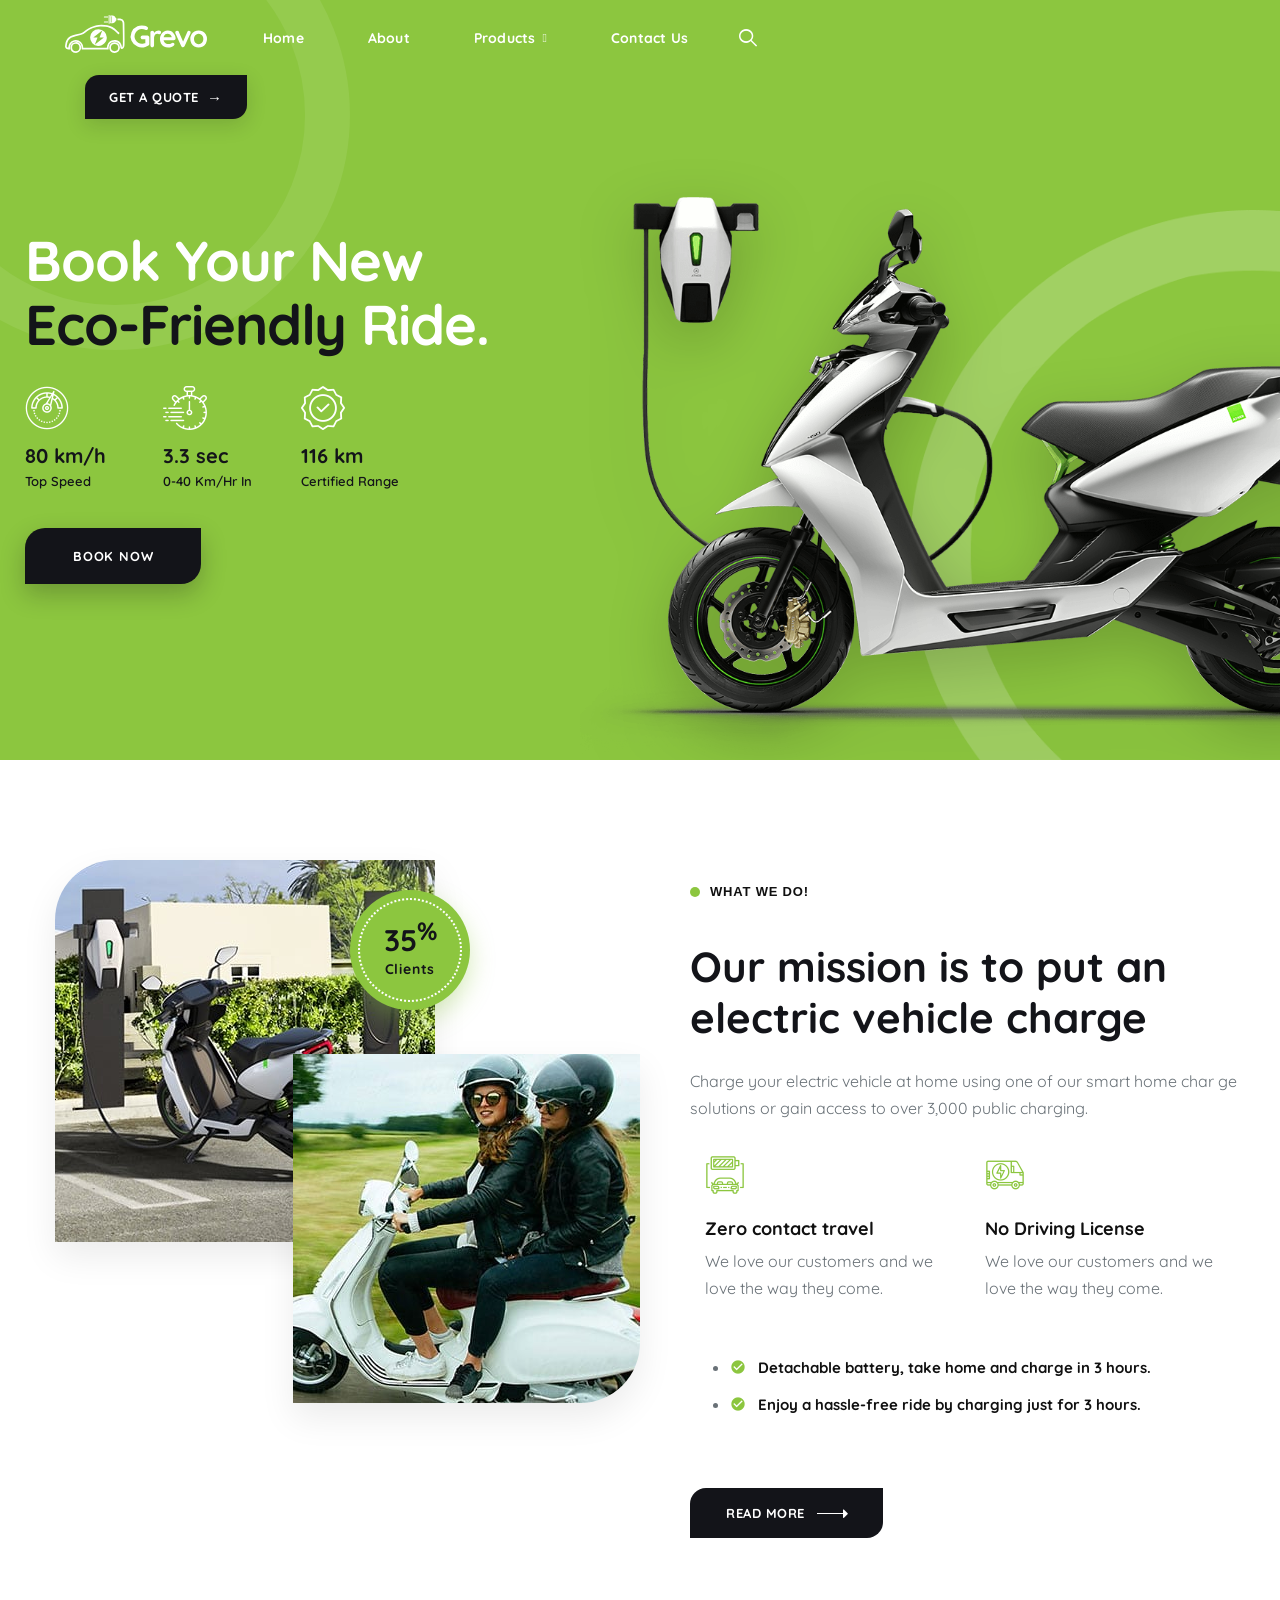
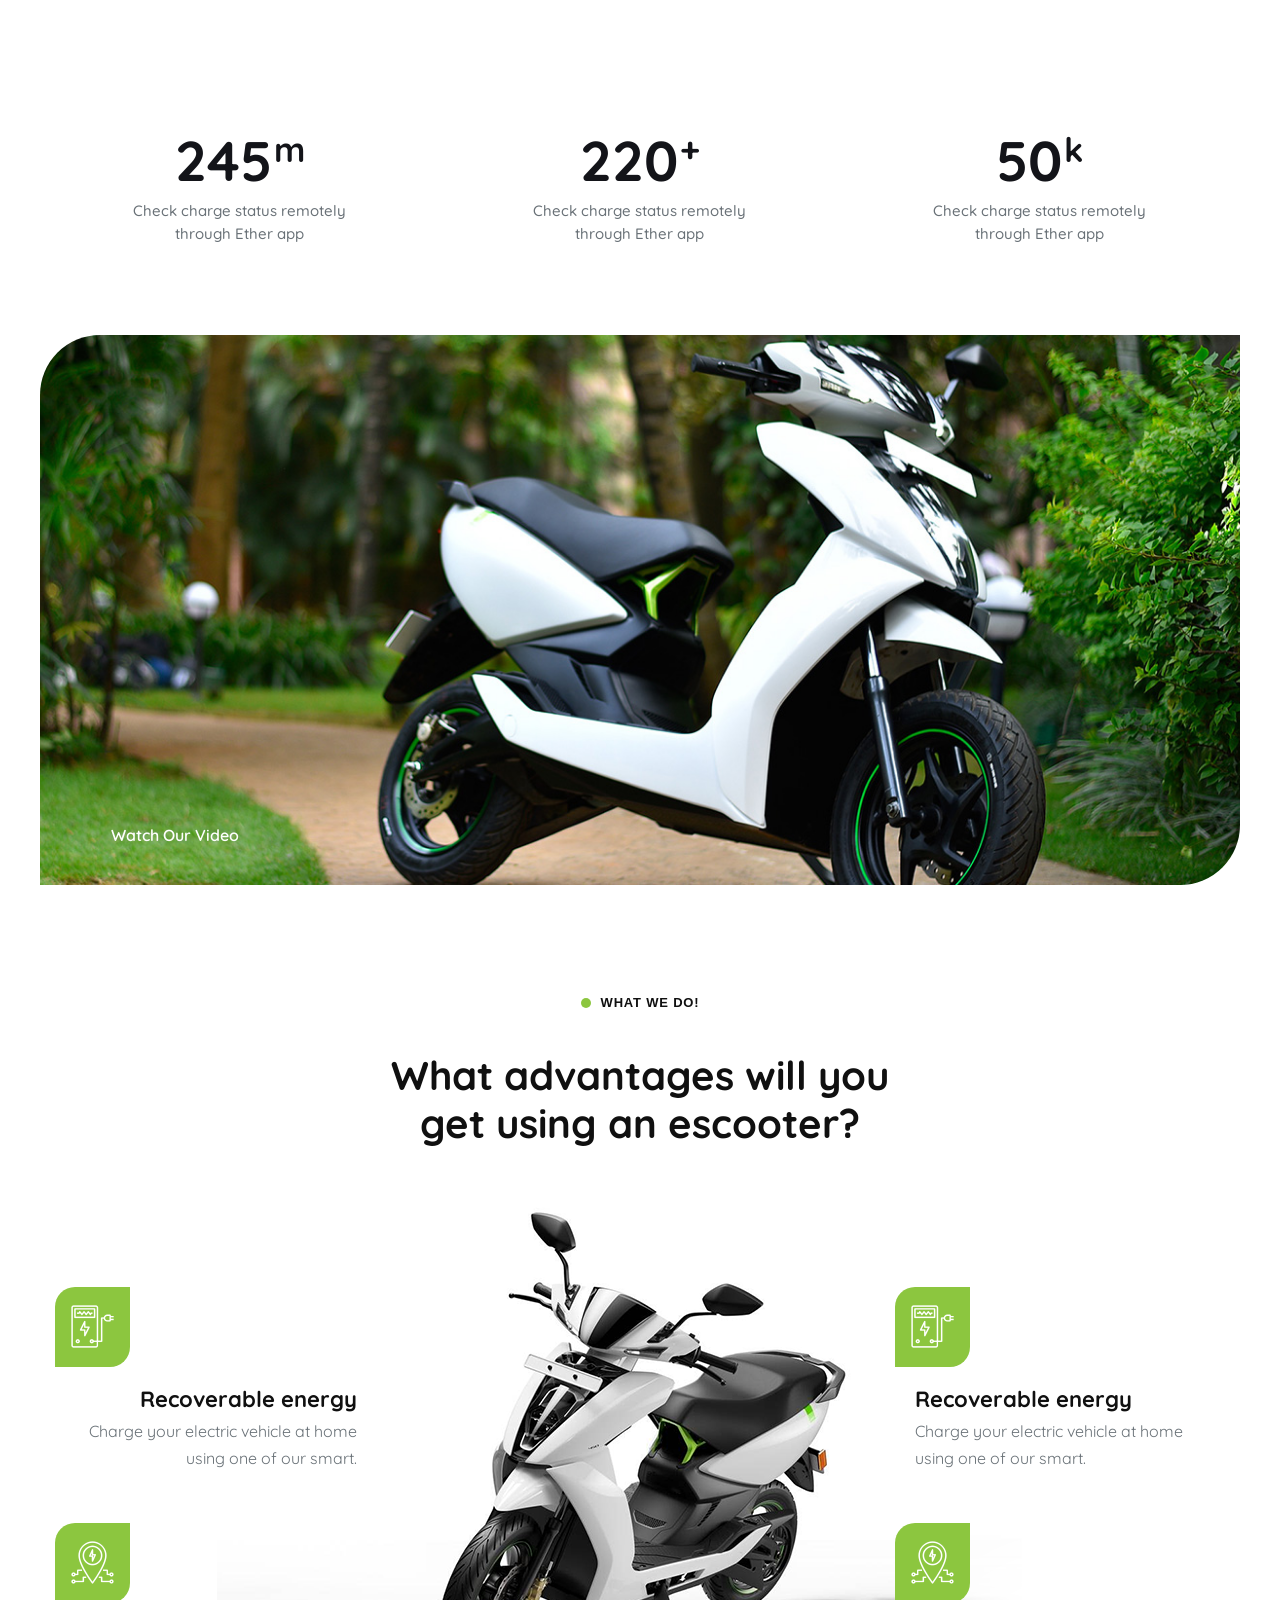
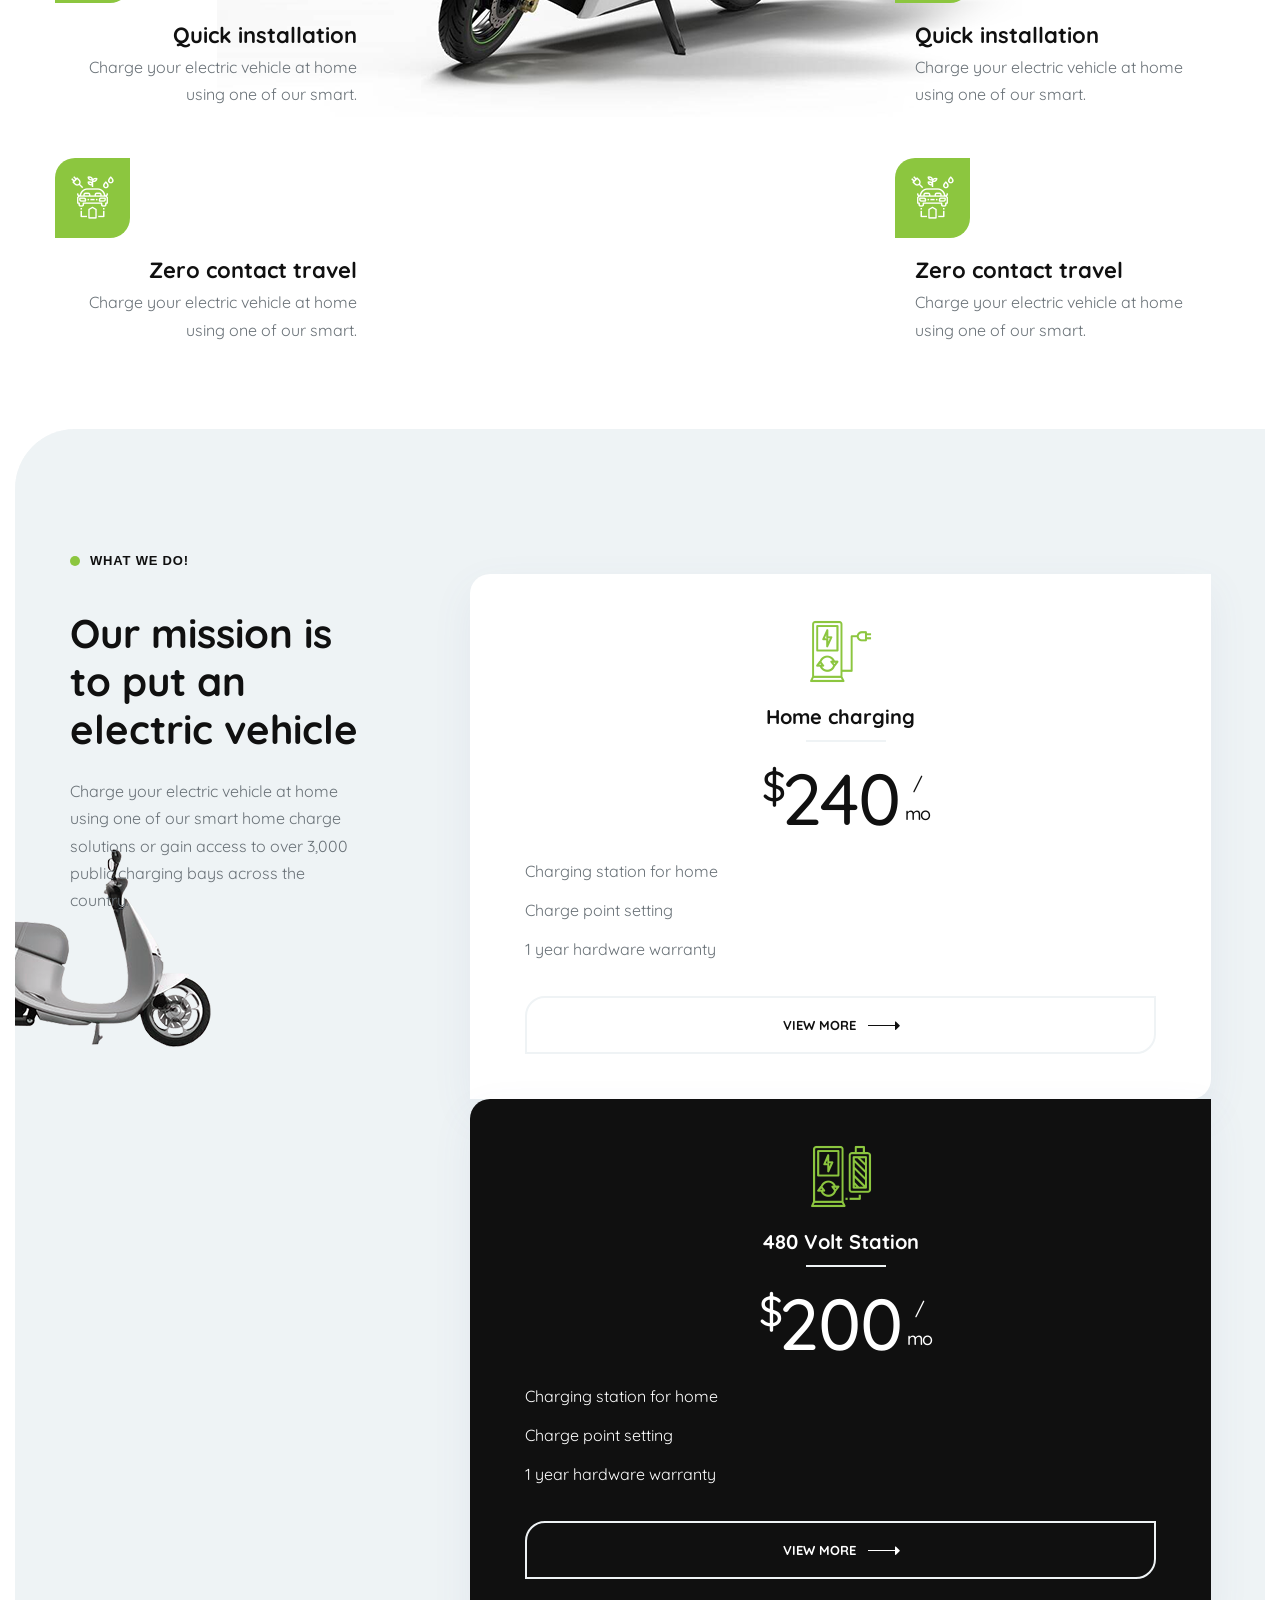
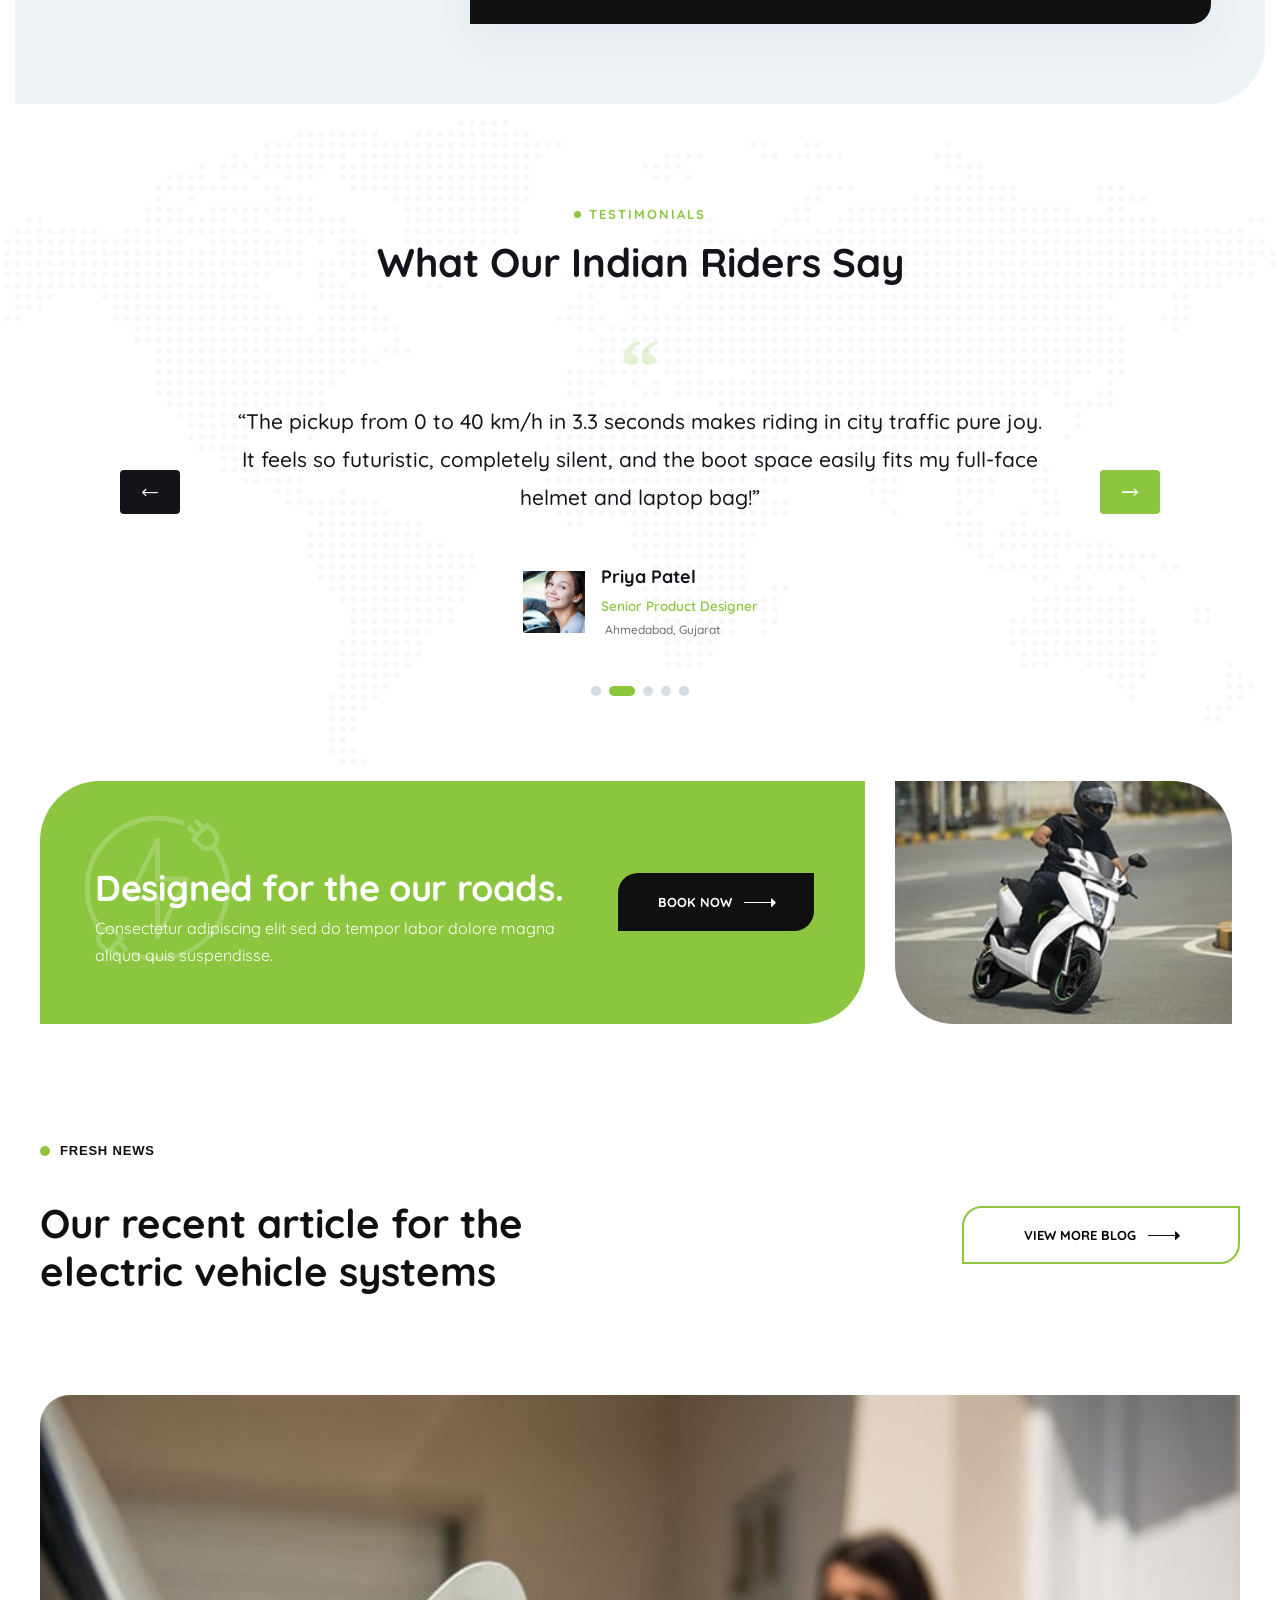
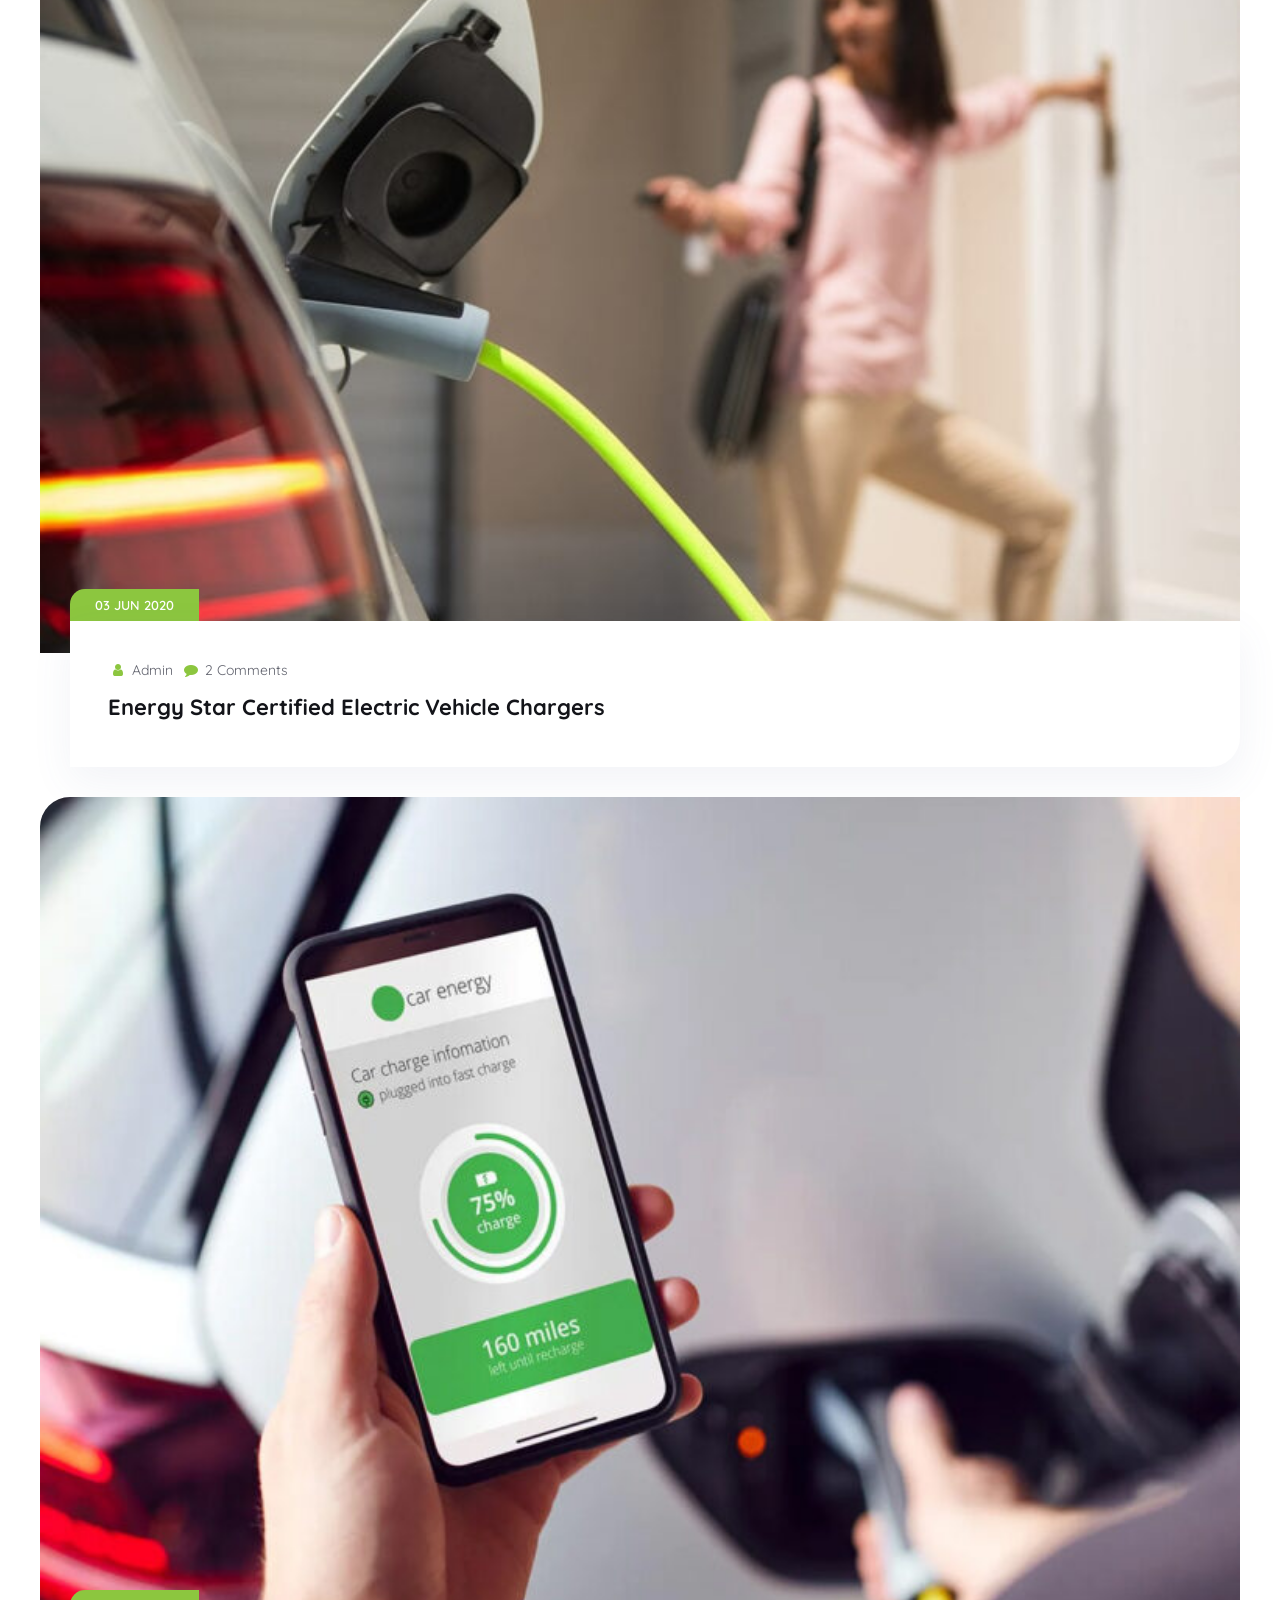
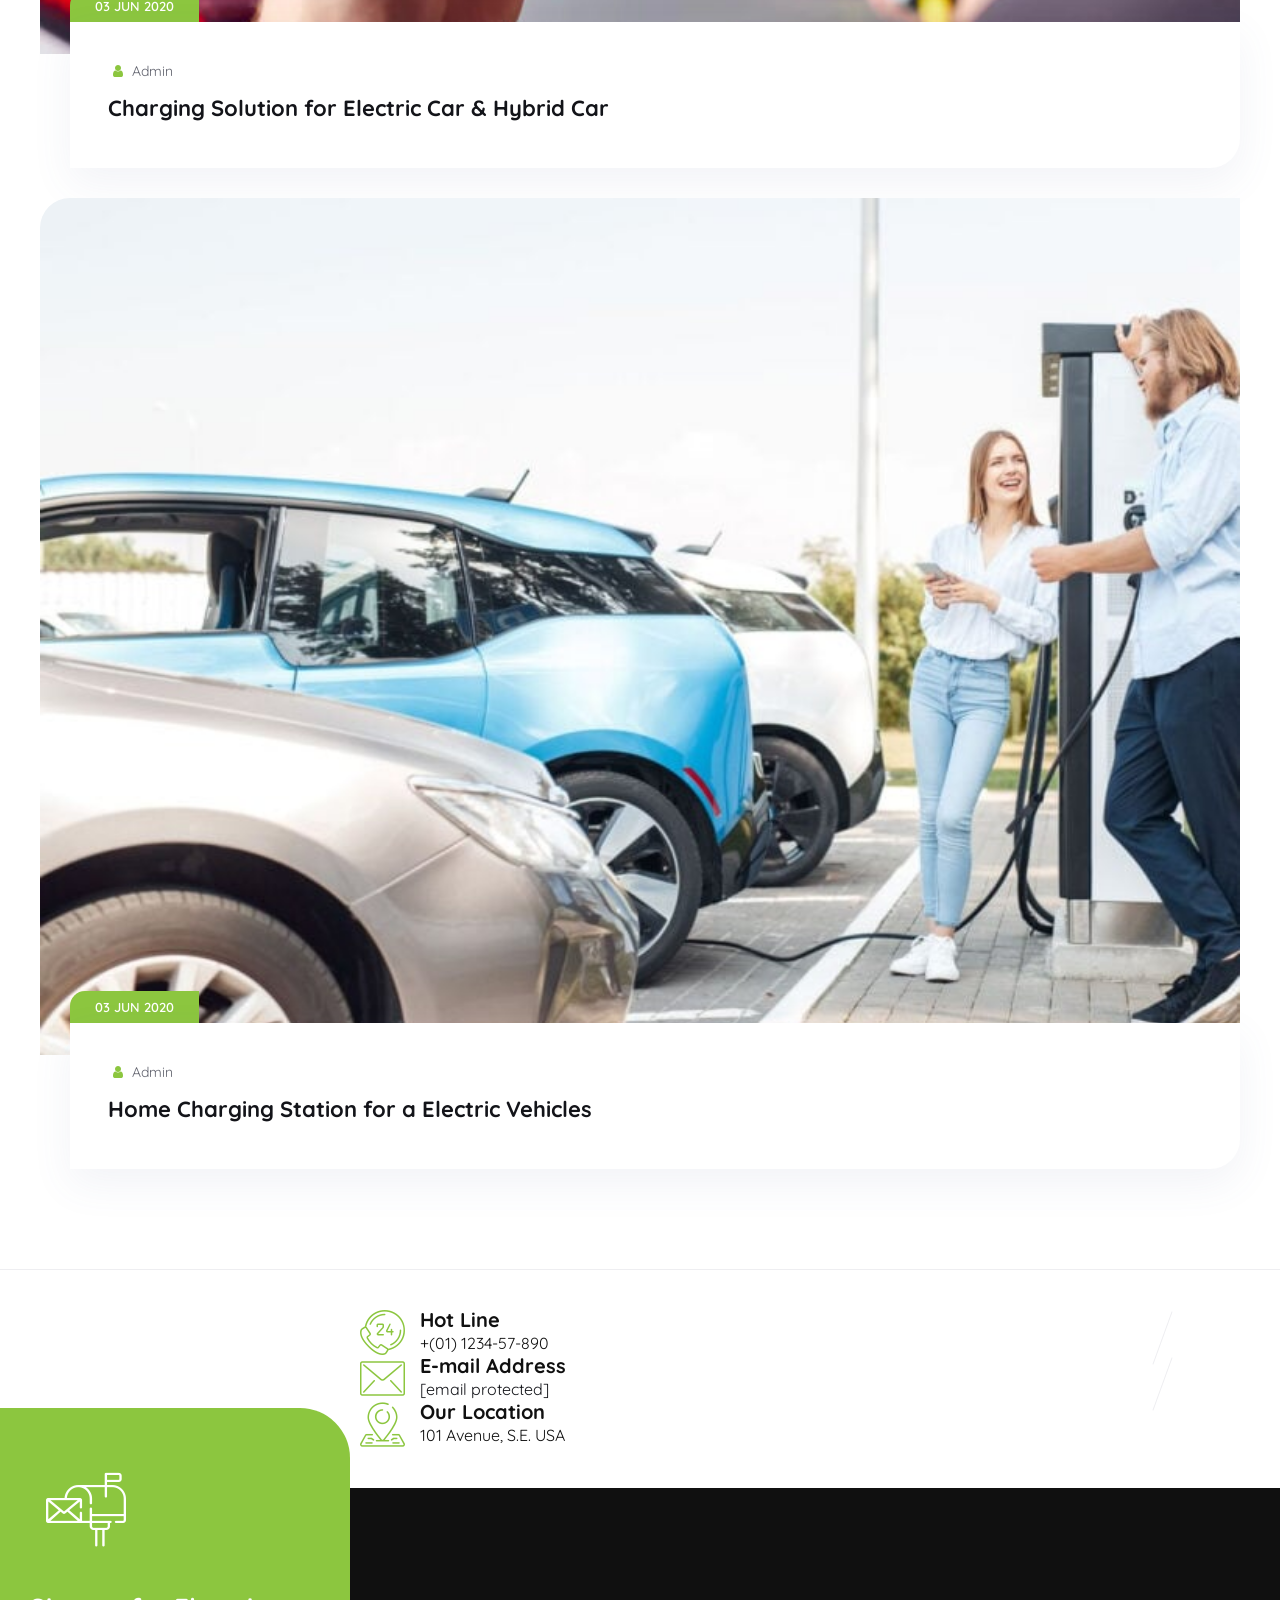
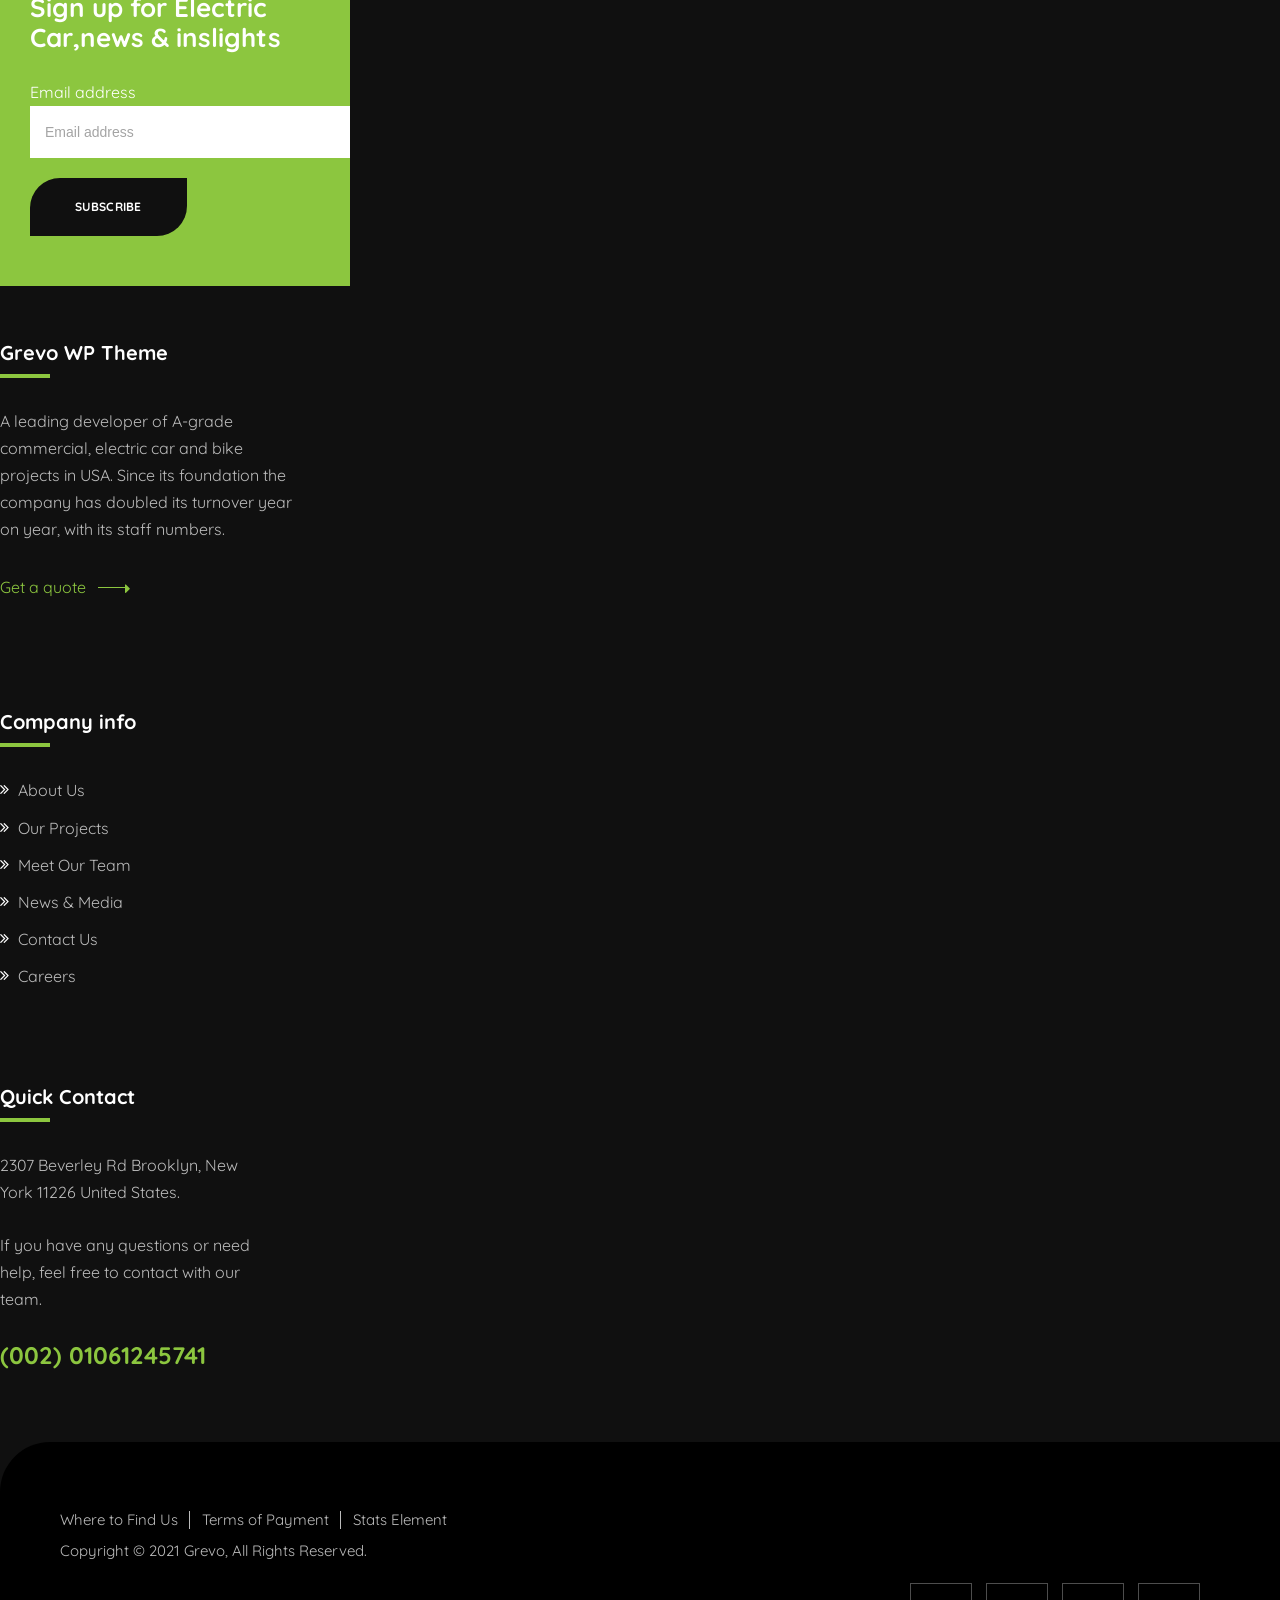
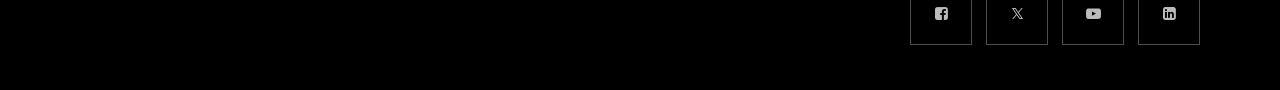
==== index.html @ 73fc2995 "js 2 file remove" ====
<!DOCTYPE html>
<html lang="en-US" class="no-js no-svg">

<head>
	<meta charset="UTF-8">
	<meta name="viewport" content="width=device-width, initial-scale=1">
	<!-- browser-theme-color for WordPress -->
	<meta name="theme-color" content="#8cc63f">
	<meta name="msapplication-navbutton-color" content="#8cc63f">
	<meta name="mobile-web-app-capable" content="yes">
	<meta name="apple-mobile-web-app-status-bar-style" content="black-translucent">
	<link rel="profile" href="https://gmpg.org/xfn/11">
	<title>Grevo Demo2 &#8211; Electric Vehicle Charging WordPress Theme</title>
	<meta name='robots' content='max-image-preview:large' />
	<link rel='dns-prefetch' href='//platform-api.sharethis.com' />

	<link rel="alternate" type="application/rss+xml" title="Grevo Demo2 &raquo; Feed"
		href="https://grevo-demo.pbminfotech.com/demo2/feed/" />
	<link rel="alternate" type="application/rss+xml" title="Grevo Demo2 &raquo; Comments Feed"
		href="https://grevo-demo.pbminfotech.com/demo2/comments/feed/" />
	<link rel="alternate" title="oEmbed (JSON)" type="application/json+oembed"
		href="https://grevo-demo.pbminfotech.com/demo2/wp-json/oembed/1.0/embed?url=https%3A%2F%2Fgrevo-demo.pbminfotech.com%2Fdemo2%2F" />
	<link rel="alternate" title="oEmbed (XML)" type="text/xml+oembed"
		href="https://grevo-demo.pbminfotech.com/demo2/wp-json/oembed/1.0/embed?url=https%3A%2F%2Fgrevo-demo.pbminfotech.com%2Fdemo2%2F&#038;format=xml" />
	<!-- Extracted In-page Stylesheet -->
	<link rel="stylesheet" href="assets/css/inpage-styles.css">








































	<script id="jquery-core-js"
		src="https://grevo-demo.pbminfotech.com/demo2/wp-includes/js/jquery/jquery.min.js?ver=3.7.1"></script>
	<script id="jquery-migrate-js"
		src="https://grevo-demo.pbminfotech.com/demo2/wp-includes/js/jquery/jquery-migrate.min.js?ver=3.4.1"></script>
	<script id="jquery-scrollbar-js"
		src="https://grevo-demo.pbminfotech.com/demo2/wp-content/plugins/pbminfotech-theme-dock/js/jquery.scrollbar.min.js?ver=7.1.4"></script>
	<script id="pbmdock-script-js"
		src="https://grevo-demo.pbminfotech.com/demo2/wp-content/plugins/pbminfotech-theme-dock/js/script.js?ver=7.1.4"></script>
	<script async data-wp-strategy="async" id="tp-tools-js"
		src="//grevo-demo.pbminfotech.com/demo2/wp-content/plugins/revslider/public/js/libs/tptools.js?ver=6.7.58"></script>
	<script async data-wp-strategy="async" id="sr7-js"
		src="//grevo-demo.pbminfotech.com/demo2/wp-content/plugins/revslider/public/js/sr7.js?ver=6.7.58"></script>
	<script id="share-this-share-buttons-mu-js"
		src="//platform-api.sharethis.com/js/sharethis.js?ver=2.3.10#property=612636254b43b00013899c2a&#038;product=inline-buttons&#038;source=sharethis-share-buttons-wordpress"></script>
	<script data-wp-strategy="defer" defer id="wc-jquery-blockui-js"
		src="https://grevo-demo.pbminfotech.com/demo2/wp-content/plugins/woocommerce/assets/js/jquery-blockui/jquery.blockUI.min.js?ver=2.7.0-wc.10.9.4"></script>
	<script id="wc-add-to-cart-js-extra">
		var wc_add_to_cart_params = { "ajax_url": "/demo2/wp-admin/admin-ajax.php", "wc_ajax_url": "/demo2/?wc-ajax=%%endpoint%%", "i18n_view_cart": "View cart", "cart_url": "https://grevo-demo.pbminfotech.com/demo2/product/battery-tester/", "is_cart": "", "cart_redirect_after_add": "no" };
		//# sourceURL=wc-add-to-cart-js-extra
	</script>
	<script data-wp-strategy="defer" defer id="wc-add-to-cart-js"
		src="https://grevo-demo.pbminfotech.com/demo2/wp-content/plugins/woocommerce/assets/js/frontend/add-to-cart.min.js?ver=10.9.4"></script>
	<script data-wp-strategy="defer" defer id="wc-js-cookie-js"
		src="https://grevo-demo.pbminfotech.com/demo2/wp-content/plugins/woocommerce/assets/js/js-cookie/js.cookie.min.js?ver=2.1.4-wc.10.9.4"></script>
	<script id="woocommerce-js-extra">
		var woocommerce_params = { "ajax_url": "/demo2/wp-admin/admin-ajax.php", "wc_ajax_url": "/demo2/?wc-ajax=%%endpoint%%", "i18n_password_show": "Show password", "i18n_password_hide": "Hide password" };
		//# sourceURL=woocommerce-js-extra
	</script>
	<script data-wp-strategy="defer" defer id="woocommerce-js"
		src="https://grevo-demo.pbminfotech.com/demo2/wp-content/plugins/woocommerce/assets/js/frontend/woocommerce.min.js?ver=10.9.4"></script>
	<script id="jquery-waypoints-js"
		src="https://grevo-demo.pbminfotech.com/demo2/wp-content/themes/grevo/libraries/waypoints/jquery.waypoints.min.js?ver=7.1.4"></script>
	<script id="jquery-circle-progress-js"
		src="https://grevo-demo.pbminfotech.com/demo2/wp-content/themes/grevo/libraries/jquery-circle-progress/circle-progress.min.js?ver=7.1.4"></script>
	<script id="numinate-js"
		src="https://grevo-demo.pbminfotech.com/demo2/wp-content/themes/grevo/libraries/numinate/numinate.min.js?ver=7.1.4"></script>
	<script id="owl-carousel-js"
		src="https://grevo-demo.pbminfotech.com/demo2/wp-content/themes/grevo/libraries/owl-carousel/owl.carousel.min.js?ver=7.1.4"></script>
	<script id="jquery-observe-js"
		src="https://grevo-demo.pbminfotech.com/demo2/wp-content/themes/grevo/libraries/jquery-observe/jquery-observe.min.js?ver=7.1.4"></script>
	<script data-wp-strategy="defer" defer id="wc-select2-js"
		src="https://grevo-demo.pbminfotech.com/demo2/wp-content/plugins/woocommerce/assets/js/select2/select2.full.min.js?ver=4.0.3-wc.10.9.4"></script>
	<script id="magnific-popup-js"
		src="https://grevo-demo.pbminfotech.com/demo2/wp-content/themes/grevo/libraries/magnific-popup/jquery.magnific-popup.min.js?ver=7.1.4"></script>
	<script id="jquery-sticky-js"
		src="https://grevo-demo.pbminfotech.com/demo2/wp-content/themes/grevo/libraries/sticky-toolkit/jquery.sticky-kit.min.js?ver=7.1.4"></script>
	<script id="thsn-core-script-js-extra">
		var thsn_js_variables = { "responsive": "1200", "ajaxurl": "https://grevo-demo.pbminfotech.com/demo2/wp-admin/admin-ajax.php" };
		//# sourceURL=thsn-core-script-js-extra
	</script>
	<script id="thsn-core-script-js"
		src="https://grevo-demo.pbminfotech.com/demo2/wp-content/themes/grevo/js/core.min.js?ver=7.1.4"></script>
	<script id="thsn-elementor-script-js"
		src="https://grevo-demo.pbminfotech.com/demo2/wp-content/themes/grevo/js/elementor.min.js?ver=7.1.4"></script>
	<link rel="https://api.w.org/" href="https://grevo-demo.pbminfotech.com/demo2/wp-json/" />
	<link rel="alternate" title="JSON" type="application/json"
		href="https://grevo-demo.pbminfotech.com/demo2/wp-json/wp/v2/pages/17082" />
	<link rel="EditURI" type="application/rsd+xml" title="RSD"
		href="https://grevo-demo.pbminfotech.com/demo2/xmlrpc.php?rsd" />
	<meta name="generator" content="WordPress 7.1.4" />
	<meta name="generator" content="WooCommerce 10.9.4" />
	<link rel="canonical" href="https://grevo-demo.pbminfotech.com/demo2/" />
	<link rel='shortlink' href='https://grevo-demo.pbminfotech.com/demo2/' />
	<meta name="generator"
		content="Elementor 4.2.1; features: additional_custom_breakpoints; settings: css_print_method-external, google_font-enabled, font_display-auto">


	<meta name="generator"
		content="Powered by Slider Revolution 6.7.58 - responsive, Mobile-Friendly Slider Plugin for WordPress with comfortable drag and drop interface." />
	<link rel="icon" href="assets/images/cropped-fevicon-32x32.png" sizes="32x32" />
	<link rel="icon" href="assets/images/cropped-fevicon-192x192.png" sizes="192x192" />
	<link rel="apple-touch-icon" href="assets/images/cropped-fevicon-180x180.png" />
	<meta name="msapplication-TileImage" content="assets/images/cropped-fevicon-270x270.png" />
	<script>
		window._tpt ??= {};
		window.SR7 ??= {};
		_tpt.R ??= {};
		_tpt.R.fonts ??= {};
		_tpt.R.fonts.customFonts ??= {};
		SR7.devMode = false;
		SR7.F ??= {};
		SR7.G ??= {};
		SR7.LIB ??= {};
		SR7.E ??= {};
		SR7.E.gAddons ??= {};
		SR7.E.php ??= {};
		SR7.E.nonce = '3b6391cde1';
		SR7.E.ajaxurl = 'https://grevo-demo.pbminfotech.com/demo2/wp-admin/admin-ajax.php';
		SR7.E.resturl = 'https://grevo-demo.pbminfotech.com/demo2/wp-json/';
		SR7.E.slug_path = 'revslider/revslider.php';
		SR7.E.slug = 'revslider';
		SR7.E.plugin_url = 'https://grevo-demo.pbminfotech.com/demo2/wp-content/plugins/revslider/';
		SR7.E.wp_plugin_url = 'https://grevo-demo.pbminfotech.com/demo2/wp-content/plugins/';
		SR7.E.revision = '6.7.58';
		SR7.E.fontBaseUrl = '';
		SR7.G.breakPoints = [1240, 1024, 778, 480];
		SR7.G.fSUVW = false;
		SR7.E.modules = ['module', 'page', 'slide', 'layer', 'draw', 'animate', 'srtools', 'canvas', 'defaults', 'carousel', 'navigation', 'media', 'modifiers', 'migration'];
		SR7.E.libs = ['WEBGL'];
		SR7.E.css = ['csslp', 'cssbtns', 'cssfilters', 'cssnav', 'cssmedia'];
		SR7.E.resources = {};
		SR7.E.ytnc = false;
		SR7.JSON ??= {};
		/*! Slider Revolution 7.0 - Page Processor */
		!function () { "use strict"; window.SR7 ??= {}, window._tpt ??= {}, SR7.version = "Slider Revolution 6.7.40", _tpt.getMobileZoom = () => _tpt.is_mobile ? document.documentElement.clientWidth / window.innerWidth : 1, _tpt.getWinDim = function (t) { _tpt.screenHeightWithUrlBar ??= window.innerHeight; let e = SR7.F?.modal?.visible && SR7.M[SR7.F.module.getIdByAlias(SR7.F.modal.requested)]; _tpt.scrollBar = window.innerWidth !== document.documentElement.clientWidth || e && window.innerWidth !== e.c.module.clientWidth, _tpt.winW = _tpt.getMobileZoom() * window.innerWidth - (_tpt.scrollBar || "prepare" == t ? _tpt.scrollBarW ?? _tpt.mesureScrollBar() : 0), _tpt.winH = _tpt.getMobileZoom() * window.innerHeight, _tpt.winWAll = document.documentElement.clientWidth }, _tpt.getResponsiveLevel = function (t, e) { return SR7.G.fSUVW ? _tpt.closestGE(t, window.innerWidth) : _tpt.closestGE(t, _tpt.winWAll) }, _tpt.mesureScrollBar = function () { let t = document.createElement("div"); return t.className = "RSscrollbar-measure", t.style.width = "100px", t.style.height = "100px", t.style.overflow = "scroll", t.style.position = "absolute", t.style.top = "-9999px", document.body.appendChild(t), _tpt.scrollBarW = t.offsetWidth - t.clientWidth, document.body.removeChild(t), _tpt.scrollBarW }, _tpt.loadCSS = async function (t, e, s) { return s ? _tpt.R.fonts.required[e].status = 1 : (_tpt.R[e] ??= {}, _tpt.R[e].status = 1), new Promise((i, n) => { if (_tpt.isStylesheetLoaded(t)) s ? _tpt.R.fonts.required[e].status = 2 : _tpt.R[e].status = 2, i(); else { const o = document.createElement("link"); o.rel = "stylesheet"; let l = "text", r = "css"; o["type"] = l + "/" + r, o.href = t, o.onload = () => { s ? _tpt.R.fonts.required[e].status = 2 : _tpt.R[e].status = 2, i() }, o.onerror = () => { s ? _tpt.R.fonts.required[e].status = 3 : _tpt.R[e].status = 3, n(new Error(`Failed to load CSS: ${t}`)) }, document.head.appendChild(o) } }) }, _tpt.addContainer = function (t) { const { tag: e = "div", id: s, class: i, datas: n, textContent: o, iHTML: l } = t, r = document.createElement(e); if (s && "" !== s && (r.id = s), i && "" !== i && (r.className = i), n) for (const [t, e] of Object.entries(n)) "style" == t ? r.style.cssText = e : r.setAttribute(`data-${t}`, e); return o && (r.textContent = o), l && (r.innerHTML = l), r }, _tpt.collector = function () { return { fragment: new DocumentFragment, add(t) { var e = _tpt.addContainer(t); return this.fragment.appendChild(e), e }, append(t) { t.appendChild(this.fragment) } } }, _tpt.isStylesheetLoaded = function (t) { let e = t.split("?")[0]; return Array.from(document.querySelectorAll('link[rel="stylesheet"], link[rel="preload"]')).some(t => t.href.split("?")[0] === e) }, _tpt.preloader = { requests: new Map, preloaderTemplates: new Map, show: function (t, e) { if (!e || !t) return; const { type: s, color: i } = e; if (s < 0 || "off" == s) return; const n = `preloader_${s}`; let o = this.preloaderTemplates.get(n); o || (o = this.build(s, i), this.preloaderTemplates.set(n, o)), this.requests.has(t) || this.requests.set(t, { count: 0 }); const l = this.requests.get(t); clearTimeout(l.timer), l.count++, 1 === l.count && (l.timer = setTimeout(() => { l.preloaderClone = o.cloneNode(!0), l.anim && l.anim.kill(), void 0 !== _tpt.gsap ? l.anim = _tpt.gsap.fromTo(l.preloaderClone, 1, { opacity: 0 }, { opacity: 1 }) : l.preloaderClone.classList.add("sr7-fade-in"), t.appendChild(l.preloaderClone) }, 150)) }, hide: function (t) { if (!this.requests.has(t)) return; const e = this.requests.get(t); e.count--, e.count < 0 && (e.count = 0), e.anim && e.anim.kill(), 0 === e.count && (clearTimeout(e.timer), e.preloaderClone && (e.preloaderClone.classList.remove("sr7-fade-in"), e.anim = _tpt.gsap.to(e.preloaderClone, .3, { opacity: 0, onComplete: function () { e.preloaderClone.remove() } }))) }, state: function (t) { if (!this.requests.has(t)) return !1; return this.requests.get(t).count > 0 }, build: (t, e = "#ffffff", s = "") => { if (t < 0 || "off" === t) return null; const i = parseInt(t); if (t = "prlt" + i, isNaN(i)) return null; if (_tpt.loadCSS(SR7.E.plugin_url + "public/css/preloaders/t" + i + ".css", "preloader_" + t), isNaN(i) || i < 6) { const n = `background-color:${e}`, o = 1 === i || 2 == i ? n : "", l = 3 === i || 4 == i ? n : "", r = _tpt.collector();["dot1", "dot2", "bounce1", "bounce2", "bounce3"].forEach(t => r.add({ tag: "div", class: t, datas: { style: l } })); const d = _tpt.addContainer({ tag: "sr7-prl", class: `${t} ${s}`, datas: { style: o } }); return r.append(d), d } { let n = {}; if (7 === i) { let t; e.startsWith("#") ? (t = e.replace("#", ""), t = `rgba(${parseInt(t.substring(0, 2), 16)}, ${parseInt(t.substring(2, 4), 16)}, ${parseInt(t.substring(4, 6), 16)}, `) : e.startsWith("rgb") && (t = e.slice(e.indexOf("(") + 1, e.lastIndexOf(")")).split(",").map(t => t.trim()), t = `rgba(${t[0]}, ${t[1]}, ${t[2]}, `), t && (n.style = `border-top-color: ${t}0.65); border-bottom-color: ${t}0.15); border-left-color: ${t}0.65); border-right-color: ${t}0.15)`) } else 12 === i && (n.style = `background:${e}`); const o = [10, 0, 4, 2, 5, 9, 0, 4, 4, 2][i - 6], l = _tpt.collector(), r = l.add({ tag: "div", class: "sr7-prl-inner", datas: n }); Array.from({ length: o }).forEach(() => r.appendChild(l.add({ tag: "span", datas: { style: `background:${e}` } }))); const d = _tpt.addContainer({ tag: "sr7-prl", class: `${t} ${s}` }); return l.append(d), d } } }, SR7.preLoader = { show: (t, e) => { "off" !== (SR7.M[t]?.settings?.pLoader?.type ?? "off") && _tpt.preloader.show(e || SR7.M[t].c.module, SR7.M[t]?.settings?.pLoader ?? { color: "#fff", type: 10 }) }, hide: (t, e) => { "off" !== (SR7.M[t]?.settings?.pLoader?.type ?? "off") && _tpt.preloader.hide(e || SR7.M[t].c.module) }, state: (t, e) => _tpt.preloader.state(e || SR7.M[t].c.module) }, _tpt.prepareModuleHeight = function (t) { window.SR7.M ??= {}, window.SR7.M[t.id] ??= {}, "ignore" == t.googleFont && (SR7.E.ignoreGoogleFont = !0); let e = window.SR7.M[t.id]; if (null == _tpt.scrollBarW && _tpt.mesureScrollBar(), e.c ??= {}, e.states ??= {}, e.settings ??= {}, e.settings.size ??= {}, t.fixed && (e.settings.fixed = !0), e.c.module = document.querySelector("sr7-module#" + t.id), e.c.adjuster = e.c.module.getElementsByTagName("sr7-adjuster")[0], e.c.content = e.c.module.getElementsByTagName("sr7-content")[0], "carousel" == t.type && (e.c.carousel = e.c.content.getElementsByTagName("sr7-carousel")[0]), null == e.c.module || null == e.c.module) return; t.plType && t.plColor && (e.settings.pLoader = { type: t.plType, color: t.plColor }), void 0 === t.plType || "off" === t.plType || SR7.preLoader.state(t.id) && SR7.preLoader.state(t.id, e.c.module) || SR7.preLoader.show(t.id, e.c.module), _tpt.winW || _tpt.getWinDim("prepare"), _tpt.getWinDim(); let s = "" + e.c.module.dataset?.modal; "modal" == s || "true" == s || "undefined" !== s && "false" !== s || (e.settings.size.fullWidth = t.size.fullWidth, e.LEV ??= _tpt.getResponsiveLevel(window.SR7.G.breakPoints, t.id), t.vpt = _tpt.fillArray(t.vpt, 5), e.settings.vPort = t.vpt[e.LEV], void 0 !== t.el && "720" == t.el[4] && t.gh[4] !== t.el[4] && "960" == t.el[3] && t.gh[3] !== t.el[3] && "768" == t.el[2] && t.gh[2] !== t.el[2] && delete t.el, e.settings.size.height = null == t.el || null == t.el[e.LEV] || 0 == t.el[e.LEV] || "auto" == t.el[e.LEV] ? _tpt.fillArray(t.gh, 5, -1) : _tpt.fillArray(t.el, 5, -1), e.settings.size.width = _tpt.fillArray(t.gw, 5, -1), e.settings.size.minHeight = _tpt.fillArray(t.mh ?? [0], 5, -1), e.cacheSize = { fullWidth: e.settings.size?.fullWidth, fullHeight: e.settings.size?.fullHeight }, void 0 !== t.off && (t.off?.t && (e.settings.size.m ??= {}) && (e.settings.size.m.t = t.off.t), t.off?.b && (e.settings.size.m ??= {}) && (e.settings.size.m.b = t.off.b), t.off?.l && (e.settings.size.p ??= {}) && (e.settings.size.p.l = t.off.l), t.off?.r && (e.settings.size.p ??= {}) && (e.settings.size.p.r = t.off.r), e.offsetPrepared = !0), _tpt.updatePMHeight(t.id, t, !0)) }, _tpt.updatePMHeight = (t, e, s) => { let i = SR7.M[t]; var n = i.settings.size.fullWidth ? _tpt.winW : i.c.module.parentNode.offsetWidth; n = 0 === n || isNaN(n) ? _tpt.winW : n; let o = i.settings.size.width[i.LEV] || i.settings.size.width[i.LEV++] || i.settings.size.width[i.LEV--] || n, l = i.settings.size.height[i.LEV] || i.settings.size.height[i.LEV++] || i.settings.size.height[i.LEV--] || 0, r = i.settings.size.minHeight[i.LEV] || i.settings.size.minHeight[i.LEV++] || i.settings.size.minHeight[i.LEV--] || 0; if (l = "auto" == l ? 0 : l, l = parseInt(l), "carousel" !== e.type && (n -= parseInt(e.onw ?? 0) || 0), i.MP = !i.settings.size.fullWidth && n < o || _tpt.winW < o ? Math.min(1, n / o) : 1, e.size.fullScreen || e.size.fullHeight) { let t = parseInt(e.fho) || 0, s = ("" + e.fho).indexOf("%") > -1; e.newh = _tpt.winH - (s ? _tpt.winH * t / 100 : t) } else e.newh = i.MP * Math.max(l, r); if (e.newh += (parseInt(e.onh ?? 0) || 0) + (parseInt(e.carousel?.pt) || 0) + (parseInt(e.carousel?.pb) || 0), void 0 !== e.slideduration && (e.newh = Math.max(e.newh, parseInt(e.slideduration) / 3)), e.shdw && _tpt.buildShadow(e.id, e), i.c.adjuster.style.height = e.newh + "px", i.c.module.style.height = e.newh + "px", i.c.content.style.height = e.newh + "px", i.states.heightPrepared = !0, i.dims ??= {}, i.dims.moduleRect = i.c.module.getBoundingClientRect(), i.c.content.style.left = "-" + i.dims.moduleRect.left + "px", !i.settings.size.fullWidth) return s && requestAnimationFrame(() => { n !== i.c.module.parentNode.offsetWidth && _tpt.updatePMHeight(e.id, e) }), void _tpt.bgStyle(e.id, e, window.innerWidth == _tpt.winW, !0); _tpt.bgStyle(e.id, e, window.innerWidth == _tpt.winW, !0), requestAnimationFrame(function () { s && requestAnimationFrame(() => { n !== i.c.module.parentNode.offsetWidth && _tpt.updatePMHeight(e.id, e) }) }), i.earlyResizerFunction || (i.earlyResizerFunction = function () { requestAnimationFrame(function () { _tpt.getWinDim(), _tpt.moduleDefaults(e.id, e), _tpt.updateSlideBg(t, !0) }) }, window.addEventListener("resize", i.earlyResizerFunction)) }, _tpt.buildShadow = function (t, e) { let s = SR7.M[t]; null == s.c.shadow && (s.c.shadow = document.createElement("sr7-module-shadow"), s.c.shadow.classList.add("sr7-shdw-" + e.shdw), s.c.content.appendChild(s.c.shadow)) }, _tpt.bgStyle = async (t, e, s, i, n) => { const o = SR7.M[t]; if ((e = e ?? o.settings).fixed && !o.c.module.classList.contains("sr7-top-fixed") && (o.c.module.classList.add("sr7-top-fixed"), o.c.module.style.position = "fixed", o.c.module.style.width = "100%", o.c.module.style.top = "0px", o.c.module.style.left = "0px", o.c.module.style.pointerEvents = "none", o.c.module.style.zIndex = 5e3, o.c.content.style.pointerEvents = "none"), null == o.c.bgcanvas) { let t = document.createElement("sr7-module-bg"), l = !1; if ("string" == typeof e?.bg?.color && e?.bg?.color.includes("{")) if (_tpt.gradient && _tpt.gsap) e.bg.color = _tpt.gradient.convert(e.bg.color); else try { let t = JSON.parse(e.bg.color); (t?.orig || t?.string) && (e.bg.color = JSON.parse(e.bg.color)) } catch (t) { return } let r = "string" == typeof e?.bg?.color ? e?.bg?.color || "transparent" : e?.bg?.color?.string ?? e?.bg?.color?.orig ?? e?.bg?.color?.color ?? "transparent"; if (t.style["background" + (String(r).includes("grad") ? "" : "Color")] = r, ("transparent" !== r || n) && (l = !0), o.offsetPrepared && (t.style.visibility = "hidden"), e?.bg?.image?.src && (t.style.backgroundImage = `url(${e?.bg?.image.src})`, t.style.backgroundSize = "" == (e.bg.image?.size ?? "") ? "cover" : e.bg.image.size, t.style.backgroundPosition = e.bg.image.position, t.style.backgroundRepeat = "" == e.bg.image.repeat || null == e.bg.image.repeat ? "no-repeat" : e.bg.image.repeat, l = !0), !l) return; o.c.bgcanvas = t, e.size.fullWidth ? t.style.width = _tpt.winW - (s && _tpt.winH < document.body.offsetHeight ? _tpt.scrollBarW : 0) + "px" : i && (t.style.width = o.c.module.offsetWidth + "px"), e.sbt?.use ? o.c.content.appendChild(o.c.bgcanvas) : o.c.module.appendChild(o.c.bgcanvas) } o.c.bgcanvas.style.height = void 0 !== e.newh ? e.newh + "px" : ("carousel" == e.type ? o.dims.module.h : o.dims.content.h) + "px", o.c.bgcanvas.style.left = !s && e.sbt?.use || o.c.bgcanvas.closest("SR7-CONTENT") ? "0px" : "-" + (o?.dims?.moduleRect?.left ?? 0) + "px" }, _tpt.updateSlideBg = function (t, e) { const s = SR7.M[t]; let i = s.settings; s?.c?.bgcanvas && (i.size.fullWidth ? s.c.bgcanvas.style.width = _tpt.winW - (e && _tpt.winH < document.body.offsetHeight ? _tpt.scrollBarW : 0) + "px" : preparing && (s.c.bgcanvas.style.width = s.c.module.offsetWidth + "px")) }, _tpt.moduleDefaults = (t, e) => { let s = SR7.M[t]; null != s && null != s.c && null != s.c.module && (s.dims ??= {}, s.dims.moduleRect = s.c.module.getBoundingClientRect(), s.c.content.style.left = "-" + s.dims.moduleRect.left + "px", s.c.content.style.width = _tpt.winW - _tpt.scrollBarW + "px", "carousel" == e.type && (s.c.module.style.overflow = "visible"), _tpt.bgStyle(t, e, window.innerWidth == _tpt.winW)) }, _tpt.getOffset = t => { var e = t.getBoundingClientRect(), s = window.pageXOffset || document.documentElement.scrollLeft, i = window.pageYOffset || document.documentElement.scrollTop; return { top: e.top + i, left: e.left + s } }, _tpt.fillArray = function (t, e) { let s, i; t = Array.isArray(t) ? t : [t]; let n = Array(e), o = t.length; for (i = 0; i < t.length; i++)n[i + (e - o)] = t[i], null == s && "#" !== t[i] && (s = t[i]); for (let t = 0; t < e; t++)void 0 !== n[t] && "#" != n[t] || (n[t] = s), s = n[t]; return n }, _tpt.closestGE = function (t, e) { let s = Number.MAX_VALUE, i = -1; for (let n = 0; n < t.length; n++)t[n] - 1 >= e && t[n] - 1 - e < s && (s = t[n] - 1 - e, i = n); return ++i } }();</script>
	<!-- Google Fonts: Quicksand & Roboto Slab -->
	<link rel="preconnect" href="https://fonts.googleapis.com">
	<link rel="preconnect" href="https://fonts.gstatic.com" crossorigin>
	<link
		href="https://fonts.googleapis.com/css2?family=Quicksand:wght@400;500;600;700;800&family=Roboto+Slab:wght@400;500;600;700;800;900&display=swap"
		rel="stylesheet">

	<!-- Core Stylesheets -->
	<link rel="stylesheet" href="assets/css/bootstrap.min.css">
	<link rel="stylesheet" href="assets/css/fontawesome.min.css">
	<link rel="stylesheet" href="assets/css/flaticon.css">
	<link rel="stylesheet" href="assets/css/material-icons.min.css">
	<link rel="stylesheet" href="assets/css/themesion-base-icons.css">
	<link rel="stylesheet" href="assets/css/swiper-bundle.min.css">
	<link rel="stylesheet" href="assets/css/core.min.css">
	<link rel="stylesheet" href="assets/css/theme-style.css">
	<link rel="stylesheet" href="assets/css/theme.min.css">
	<link rel="stylesheet" href="assets/css/header-style-3.min.css">
	<link rel="stylesheet" href="assets/css/fid-style-4.min.css">
	<link rel="stylesheet" href="assets/css/fid-style-2.min.css">
	<link rel="stylesheet" href="assets/css/icon-heading-style-3.min.css">
	<link rel="stylesheet" href="assets/css/icon-heading-style-4.min.css">
	<link rel="stylesheet" href="assets/css/icon-heading-style-5.min.css">
	<link rel="stylesheet" href="assets/css/icon-heading-style-6.min.css">
	<link rel="stylesheet" href="assets/css/ptable-style-1.min.css">
	<link rel="stylesheet" href="assets/css/testimonial-style-2.min.css">
	<link rel="stylesheet" href="assets/css/client-style-1.min.css">
	<link rel="stylesheet" href="assets/css/blog-style-2.min.css">
	<link rel="stylesheet" href="assets/css/elementor.min.css">
	<link rel="stylesheet" href="assets/css/custom-frontend.min.css">
	<link rel="stylesheet" href="assets/css/post-5.css">
	<link rel="stylesheet" href="assets/css/post-17082.css">
	<link rel="stylesheet" href="assets/css/responsive.min.css">
	<link rel="stylesheet" href="assets/css/sr7.css">

	<link rel="stylesheet" href="assets/css/custom.css">
</head>

<body
	class="home wp-singular page-template-default page page-id-17082 wp-theme-grevo theme-grevo woocommerce-no-js thsn-sidebar-no elementor-default elementor-kit-5 elementor-page elementor-page-17082">
	<div id="page" class="site thsn-parent-header-style-3">
		<a class="skip-link screen-reader-text" href="#content">Skip to content</a>
		<header id="masthead" class="site-header thsn-header-style-3 thsn-sticky-logo-yes">
			<!-- Header Component (Loaded from components/header.html) -->
			<div id="site-header-component"></div>
			<div class="thsn-slider-area">
				<div class="sr7-container">

					<!-- Left Content: Title, 3 Specs, Button -->
					<div class="sr7-content-wrap">

						<div class="sr7-title-mask">
							<h1 class="sr7-title">
								Book Your New <span class="thsn-blackish-color">Eco-Friendly</span> Ride.
							</h1>
						</div>

						<div class="sr7-specs-grid">
							<!-- Spec 1: Speed -->
							<div class="sr7-spec-col col-1">
								<div class="sr7-spec-icon">
									<i class="thsn-grevo-icon thsn-grevo-icon-speedometer"></i>
								</div>
								<div class="sr7-spec-val">80 km/h</div>
								<div class="sr7-spec-lbl">Top speed</div>
							</div>

							<!-- Spec 2: Acceleration -->
							<div class="sr7-spec-col col-2">
								<div class="sr7-spec-icon">
									<i class="thsn-grevo-icon thsn-grevo-icon-stopwatch"></i>
								</div>
								<div class="sr7-spec-val">3.3 sec</div>
								<div class="sr7-spec-lbl">0-40 km/hr in</div>
							</div>

							<!-- Spec 3: Range -->
							<div class="sr7-spec-col col-3">
								<div class="sr7-spec-icon">
									<i class="thsn-grevo-icon thsn-grevo-icon-quality"></i>
								</div>
								<div class="sr7-spec-val">116 km</div>
								<div class="sr7-spec-lbl">Certified Range</div>
							</div>
						</div>

						<div class="sr7-btn-mask">
							<a href="#contact" class="sr7-book-btn">
								<span>Book Now</span>
							</a>
						</div>

					</div>

					<!-- Right Media: Rotating Round Aura & Massive Scooter Cutout -->
					<div class="sr7-media-wrap">
						<img src="assets/images/round-021.png" class="sr7-round-glow" alt="Round Glow">
						<img src="assets/images/slider-img-011.png" class="sr7-scooter-main"
							alt="Grevo Electric Scooter">
					</div>

				</div>
			</div>

		</header><!-- #masthead -->
		<div class="site-content-contain ">
			<div class="site-content-wrap">
				<div id="content" class="site-content">

					<div class="thsn-header-search-form-wrapper">
						<div class="thsn-search-close" aria-label="Close search"><i class="thsn-base-icon-cancel"></i>
						</div>
						<form role="search" method="get" class="search-form" action="#">
							<label for="search-input-field">
								<span class="screen-reader-text">Search for:</span>
							</label>
							<input type="search" id="search-input-field" class="search-field"
								placeholder="Search electric vehicles, chargers &amp; more..." value="" name="s"
								autocomplete="off" />
							<button type="submit" class="search-submit" title="Search"><i
									class="thsn-base-icon-search-1"></i><span
									class="screen-reader-text">Search</span></button>
						</form>
					</div>
					<div id="primary" class="content-area ">
						<main id="main" class="site-main thsn-page-content-wrapper">
							<div id="post-17082" class="post-17082 page type-page status-publish hentry">
								<div class="entry-content">
									<div data-elementor-type="wp-page" data-elementor-id="17082"
										class="elementor elementor-17082">
										<section
											class="elementor-section elementor-top-section elementor-element elementor-element-4c4a70f thsn-col-stretched-none thsn-bg-color-over-image elementor-section-boxed elementor-section-height-default elementor-section-height-default"
											data-id="4c4a70f" data-element_type="section" data-e-type="section">
											<div class="elementor-container elementor-column-gap-no">
												<div class="elementor-column elementor-col-50 elementor-top-column elementor-element elementor-element-ff8d8d4 thsn-bg-color-over-image"
													data-id="ff8d8d4" data-element_type="column" data-e-type="column">
													<div class="elementor-widget-wrap elementor-element-populated">
														<div class="elementor-element elementor-element-4c55233 elementor-widget__width-auto elementor-absolute elementor-widget elementor-widget-thsn_fid_element"
															data-id="4c55233" data-element_type="widget"
															data-e-type="widget"
															data-settings="{&quot;_position&quot;:&quot;absolute&quot;}"
															data-widget_type="thsn_fid_element.default">
															<div class="elementor-widget-container">
																<div
																	class="themesion-ele themesion-ele-fid themesion-ele-fid-style-4 ">
																	<div class="thsn-fld-contents">
																		<div class="thsn-fld-wrap">
																			<h4 class="thsn-fid-inner">
																				<span class="thsn-number-rotate"
																					data-appear-animation="animateDigits"
																					data-from="35" data-to="35"
																					data-interval="5">35</span><span
																					class="thsn-fid"><sup>%</sup></span>
																			</h4>
																			<div class="thsn-fid-title">
																				<span>Clients</span>
																			</div>
																		</div>
																	</div><!-- .thsn-fld-contents -->
																</div>
															</div>
														</div>
														<div class="elementor-element elementor-element-8fd2228 elementor-widget__width-auto elementor-widget elementor-widget-image"
															data-id="8fd2228" data-element_type="widget"
															data-e-type="widget" data-widget_type="image.default">
															<div class="elementor-widget-container">
																<img fetchpriority="high" decoding="async" width="380"
																	height="382" src="assets/images/img-n-01.jpg"
																	class="attachment-full size-full wp-image-31923"
																	alt=""
																	srcset="assets/images/img-n-01.jpg 380w, assets/images/img-n-01-298x300.jpg 298w, assets/images/img-n-01-150x150.jpg 150w, assets/images/img-n-01-100x100.jpg 100w"
																	sizes="(max-width: 380px) 100vw, 380px" />
															</div>
														</div>
														<div class="elementor-element elementor-element-b9309b3 elementor-widget elementor-widget-image"
															data-id="b9309b3" data-element_type="widget"
															data-e-type="widget" data-widget_type="image.default">
															<div class="elementor-widget-container">
																<img loading="lazy" decoding="async" width="347"
																	height="349" src="assets/images/img-n-02.jpg"
																	class="attachment-full size-full wp-image-32150"
																	alt=""
																	srcset="assets/images/img-n-02.jpg 347w, assets/images/img-n-02-298x300.jpg 298w, assets/images/img-n-02-150x150.jpg 150w, assets/images/img-n-02-100x100.jpg 100w"
																	sizes="(max-width: 347px) 100vw, 347px" />
															</div>
														</div>
													</div>
												</div>
												<div class="elementor-column elementor-col-50 elementor-top-column elementor-element elementor-element-347a190 thsn-bg-color-over-image"
													data-id="347a190" data-element_type="column" data-e-type="column">
													<div class="elementor-widget-wrap elementor-element-populated">
														<div class="elementor-element elementor-element-6a4cda2 thsn-align-left elementor-widget elementor-widget-thsn_heading"
															data-id="6a4cda2" data-element_type="widget"
															data-e-type="widget"
															data-widget_type="thsn_heading.default">
															<div class="elementor-widget-container">
																<div
																	class="thsn-heading-subheading left-align thsn-reverse-heading-yes">
																	<h4 class="thsn-element-subtitle">

																		What we do!

																	</h4>
																	<h2 class="thsn-element-title">

																		Our mission is to put an electric vehicle charge

																	</h2>
																	<div class="thsn-heading-desc">Charge your electric
																		vehicle at home using one of our smart home char
																		ge solutions or gain access to over 3,000 public
																		charging.</div>
																</div>
															</div>
														</div>
														<section
															class="elementor-section elementor-inner-section elementor-element elementor-element-659b226 thsn-col-stretched-none thsn-bg-color-over-image elementor-section-boxed elementor-section-height-default elementor-section-height-default"
															data-id="659b226" data-element_type="section"
															data-e-type="section">
															<div class="elementor-container elementor-column-gap-no">
																<div class="elementor-column elementor-col-50 elementor-inner-column elementor-element elementor-element-3a2df0c thsn-bg-color-over-image"
																	data-id="3a2df0c" data-element_type="column"
																	data-e-type="column">
																	<div
																		class="elementor-widget-wrap elementor-element-populated">
																		<div class="elementor-element elementor-element-c0f6b33 elementor-widget elementor-widget-thsn_icon_heading"
																			data-id="c0f6b33" data-element_type="widget"
																			data-e-type="widget"
																			data-widget_type="thsn_icon_heading.default">
																			<div class="elementor-widget-container">
																				<div
																					class="thsn-ihbox thsn-ihbox-style-4">
																					<div class="thsn-ihbox-box">
																						<div
																							class="thsn-ihbox-headingicon d-flex align-items-center">
																							<div
																								class="thsn-ihbox-icon">
																								<div
																									class="thsn-ihbox-icon-wrapper">
																									<i
																										class="thsn-grevo-icon thsn-grevo-icon-car-battery"></i>
																								</div>
																							</div>
																							<div
																								class="thsn-heading-wrapper">
																								<h2
																									class="thsn-element-title">

																									Zero contact travel

																								</h2>
																							</div>
																						</div>
																						<div
																							class="thsn-ihbox-contents">
																							<div
																								class="thsn-heading-desc">
																								We love our customers
																								and we love the way they
																								come.
																							</div>
																						</div>
																						<!-- .thsn-ihbox-contents -->
																					</div>
																				</div>
																			</div>
																		</div>
																	</div>
																</div>
																<div class="elementor-column elementor-col-50 elementor-inner-column elementor-element elementor-element-c16e427 thsn-bg-color-over-image"
																	data-id="c16e427" data-element_type="column"
																	data-e-type="column">
																	<div
																		class="elementor-widget-wrap elementor-element-populated">
																		<div class="elementor-element elementor-element-0dbfa61 elementor-widget elementor-widget-thsn_icon_heading"
																			data-id="0dbfa61" data-element_type="widget"
																			data-e-type="widget"
																			data-widget_type="thsn_icon_heading.default">
																			<div class="elementor-widget-container">
																				<div
																					class="thsn-ihbox thsn-ihbox-style-4">
																					<div class="thsn-ihbox-box">
																						<div
																							class="thsn-ihbox-headingicon d-flex align-items-center">
																							<div
																								class="thsn-ihbox-icon">
																								<div
																									class="thsn-ihbox-icon-wrapper">
																									<i
																										class="thsn-grevo-icon thsn-grevo-icon-electricity-2"></i>
																								</div>
																							</div>
																							<div
																								class="thsn-heading-wrapper">
																								<h2
																									class="thsn-element-title">

																									No Driving License

																								</h2>
																							</div>
																						</div>
																						<div
																							class="thsn-ihbox-contents">
																							<div
																								class="thsn-heading-desc">
																								We love our customers
																								and we love the way they
																								come.
																							</div>
																						</div>
																						<!-- .thsn-ihbox-contents -->
																					</div>
																				</div>
																			</div>
																		</div>
																	</div>
																</div>
															</div>
														</section>
														<div class="elementor-element elementor-element-85cf5c9 elementor-icon-list--layout-traditional elementor-list-item-link-full_width elementor-widget elementor-widget-icon-list"
															data-id="85cf5c9" data-element_type="widget"
															data-e-type="widget" data-widget_type="icon-list.default">
															<div class="elementor-widget-container">
																<ul class="elementor-icon-list-items">
																	<li class="elementor-icon-list-item">
																		<span class="elementor-icon-list-icon">
																			<i aria-hidden="true"
																				class="mdi mdi-check-circle"></i>
																		</span>
																		<span
																			class="elementor-icon-list-text">Detachable
																			battery, take home and charge in 3
																			hours.</span>
																	</li>
																	<li class="elementor-icon-list-item">
																		<span class="elementor-icon-list-icon">
																			<i aria-hidden="true"
																				class="mdi mdi-check-circle"></i>
																		</span>
																		<span class="elementor-icon-list-text">Enjoy a
																			hassle-free ride by charging just for 3
																			hours. </span>
																	</li>
																</ul>
															</div>
														</div>
														<div class="elementor-element elementor-element-6a57a2e thsn-btn-color-blackish thsn-btn-shape-round thsn-btn-style-flat elementor-widget elementor-widget-button"
															data-id="6a57a2e" data-element_type="widget"
															data-e-type="widget" data-widget_type="button.default">
															<div class="elementor-widget-container">
																<div class="elementor-button-wrapper">
																	<a class="elementor-button elementor-button-link elementor-size-md"
																		href="https://grevo-demo.pbminfotech.com/demo1/about-us/"
																		target="_blank">
																		<span class="elementor-button-content-wrapper">
																			<span class="elementor-button-text">Read
																				More</span>
																		</span>
																	</a>
																</div>
															</div>
														</div>
													</div>
												</div>
											</div>
										</section>
										<section
											class="elementor-section elementor-top-section elementor-element elementor-element-a4f2710 thsn-col-stretched-none thsn-bg-color-over-image elementor-section-boxed elementor-section-height-default elementor-section-height-default"
											data-id="a4f2710" data-element_type="section" data-e-type="section">
											<div class="elementor-container elementor-column-gap-no">
												<div class="elementor-column elementor-col-33 elementor-top-column elementor-element elementor-element-fcb3786 thsn-bg-color-over-image"
													data-id="fcb3786" data-element_type="column" data-e-type="column">
													<div class="elementor-widget-wrap elementor-element-populated">
														<div class="elementor-element elementor-element-5fd59d3 elementor-widget elementor-widget-thsn_fid_element"
															data-id="5fd59d3" data-element_type="widget"
															data-e-type="widget"
															data-widget_type="thsn_fid_element.default">
															<div class="elementor-widget-container">
																<div
																	class="themesion-ele themesion-ele-fid themesion-ele-fid-style-2 ">
																	<div class="thsn-fld-contents">
																		<div class="thsn-fld-wrap">
																			<h4 class="thsn-fid-inner">
																				<span class="thsn-number-rotate"
																					data-appear-animation="animateDigits"
																					data-from="245" data-to="245"
																					data-interval="5">245</span><span
																					class="thsn-fid"><sup>m</sup></span>
																			</h4>
																			<div class="thsn-fid-title"><span>Check
																					charge status remotely
																					through Ether app</span></div>
																		</div>
																	</div><!-- .thsn-fld-contents -->
																</div>
															</div>
														</div>
													</div>
												</div>
												<div class="elementor-column elementor-col-33 elementor-top-column elementor-element elementor-element-be5581c thsn-bg-color-over-image"
													data-id="be5581c" data-element_type="column" data-e-type="column">
													<div class="elementor-widget-wrap elementor-element-populated">
														<div class="elementor-element elementor-element-dea66d0 elementor-widget elementor-widget-thsn_fid_element"
															data-id="dea66d0" data-element_type="widget"
															data-e-type="widget"
															data-widget_type="thsn_fid_element.default">
															<div class="elementor-widget-container">
																<div
																	class="themesion-ele themesion-ele-fid themesion-ele-fid-style-2 ">
																	<div class="thsn-fld-contents">
																		<div class="thsn-fld-wrap">
																			<h4 class="thsn-fid-inner">
																				<span class="thsn-number-rotate"
																					data-appear-animation="animateDigits"
																					data-from="220" data-to="220"
																					data-interval="5">220</span><span
																					class="thsn-fid"><sup>+</sup></span>
																			</h4>
																			<div class="thsn-fid-title"><span>Check
																					charge status remotely
																					through Ether app</span></div>
																		</div>
																	</div><!-- .thsn-fld-contents -->
																</div>
															</div>
														</div>
													</div>
												</div>
												<div class="elementor-column elementor-col-33 elementor-top-column elementor-element elementor-element-9e677db thsn-bg-color-over-image"
													data-id="9e677db" data-element_type="column" data-e-type="column">
													<div class="elementor-widget-wrap elementor-element-populated">
														<div class="elementor-element elementor-element-3ccef4a elementor-widget elementor-widget-thsn_fid_element"
															data-id="3ccef4a" data-element_type="widget"
															data-e-type="widget"
															data-widget_type="thsn_fid_element.default">
															<div class="elementor-widget-container">
																<div
																	class="themesion-ele themesion-ele-fid themesion-ele-fid-style-2 ">
																	<div class="thsn-fld-contents">
																		<div class="thsn-fld-wrap">
																			<h4 class="thsn-fid-inner">
																				<span class="thsn-number-rotate"
																					data-appear-animation="animateDigits"
																					data-from="50" data-to="50"
																					data-interval="5">50</span><span
																					class="thsn-fid"><sup>k</sup></span>
																			</h4>
																			<div class="thsn-fid-title"><span>Check
																					charge status remotely
																					through Ether app</span></div>
																		</div>
																	</div><!-- .thsn-fld-contents -->
																</div>
															</div>
														</div>
													</div>
												</div>
											</div>
										</section>
										<div class="elementor-section elementor-top-section elementor-element elementor-element-a6c0e59 thsn-col-stretched-both elementor-section-stretched thsn-streched-col-2 thsn-bg-color-over-image elementor-section-boxed elementor-section-height-default elementor-section-height-default"
											data-id="a6c0e59" data-element_type="section" data-e-type="section"
											data-settings="{&quot;stretch_section&quot;:&quot;section-stretched&quot;}">
											<div class="elementor-container elementor-column-gap-no">
												<div class="elementor-column elementor-col-100 elementor-top-column elementor-element elementor-element-54e2a41 thsn-bg-color-over-image"
													data-id="54e2a41" data-element_type="column" data-e-type="column"
													data-settings="{&quot;background_background&quot;:&quot;classic&quot;}">
													<div class="elementor-widget-wrap elementor-element-populated">
														<div class="elementor-element elementor-element-90ef269 elementor-align-left thsn-btn-style-text elementor-widget__width-auto elementor-absolute thsn-btn-color-white thsn-button-new thsn-lightbox-video elementor-widget elementor-widget-button"
															data-id="90ef269" data-element_type="widget"
															data-e-type="widget"
															data-settings="{&quot;_position&quot;:&quot;absolute&quot;}"
															data-widget_type="button.default">
															<div class="elementor-widget-container">
																<div class="elementor-button-wrapper">
																	<a class="elementor-button elementor-button-link elementor-size-lg"
																		href="https://www.youtube.com/watch?v=O7zoghJflOg">
																		<span class="elementor-button-content-wrapper">
																			<span class="elementor-button-icon">
																				<i aria-hidden="true"
																					class="fab fa-youtube"></i> </span>
																			<span class="elementor-button-text">Watch
																				Our Video</span>
																		</span>
																	</a>
																</div>
															</div>
														</div>
														<div class="elementor-element elementor-element-c8cc833 elementor-widget elementor-widget-spacer"
															data-id="c8cc833" data-element_type="widget"
															data-e-type="widget" data-widget_type="spacer.default">
															<div class="elementor-widget-container">
																<div class="elementor-spacer">
																	<div class="elementor-spacer-inner"></div>
																</div>
															</div>
														</div>
													</div>
												</div>
											</div>
										</div>
										<section
											class="elementor-section elementor-top-section elementor-element elementor-element-675feae elementor-section-stretched thsn-col-stretched-none thsn-bg-color-over-image elementor-section-boxed elementor-section-height-default elementor-section-height-default"
											data-id="675feae" data-element_type="section" data-e-type="section"
											data-settings="{&quot;stretch_section&quot;:&quot;section-stretched&quot;}">
											<div class="elementor-container elementor-column-gap-no">
												<div class="elementor-column elementor-col-100 elementor-top-column elementor-element elementor-element-a27ecad thsn-bg-color-over-image"
													data-id="a27ecad" data-element_type="column" data-e-type="column">
													<div class="elementor-widget-wrap elementor-element-populated">
														<div class="elementor-element elementor-element-35dcb9e thsn-align-center elementor-widget elementor-widget-thsn_heading"
															data-id="35dcb9e" data-element_type="widget"
															data-e-type="widget"
															data-widget_type="thsn_heading.default">
															<div class="elementor-widget-container">
																<div
																	class="thsn-heading-subheading center-align thsn-reverse-heading-yes">
																	<h4 class="thsn-element-subtitle">

																		What we do!

																	</h4>
																	<h2 class="thsn-element-title">

																		What advantages will you <br>get using an
																		escooter?

																	</h2>
																</div>
															</div>
														</div>
														<section
															class="elementor-section elementor-inner-section elementor-element elementor-element-dced7e9 thsn-col-stretched-none thsn-bg-color-over-image elementor-section-boxed elementor-section-height-default elementor-section-height-default"
															data-id="dced7e9" data-element_type="section"
															data-e-type="section">
															<div class="elementor-container elementor-column-gap-no">
																<div class="elementor-column elementor-col-33 elementor-inner-column elementor-element elementor-element-7685573 thsn-bg-color-over-image"
																	data-id="7685573" data-element_type="column"
																	data-e-type="column">
																	<div
																		class="elementor-widget-wrap elementor-element-populated">
																		<div class="elementor-element elementor-element-d92f54e elementor-widget elementor-widget-thsn_icon_heading"
																			data-id="d92f54e" data-element_type="widget"
																			data-e-type="widget"
																			data-widget_type="thsn_icon_heading.default">
																			<div class="elementor-widget-container">
																				<div
																					class="thsn-ihbox thsn-ihbox-style-5">
																					<div
																						class="thsn-ihbox-box d-flex flex-row-reverse align-items-center">
																						<div class="thsn-ihbox-icon">
																							<div
																								class="thsn-ihbox-icon-wrapper">
																								<i
																									class="thsn-grevo-icon thsn-grevo-icon-car-1"></i>
																							</div>
																						</div>
																						<div
																							class="thsn-ihbox-contents">
																							<h2
																								class="thsn-element-title">

																								Recoverable energy


																							</h2>

																							<div
																								class="thsn-heading-desc">
																								Charge your electric
																								vehicle at home using
																								one of our smart.</div>
																						</div>
																					</div><!-- .thsn-ihbox-contents -->
																				</div>
																			</div>
																		</div>
																		<div class="elementor-element elementor-element-eccfbc8 elementor-widget elementor-widget-thsn_icon_heading"
																			data-id="eccfbc8" data-element_type="widget"
																			data-e-type="widget"
																			data-widget_type="thsn_icon_heading.default">
																			<div class="elementor-widget-container">
																				<div
																					class="thsn-ihbox thsn-ihbox-style-5">
																					<div
																						class="thsn-ihbox-box d-flex flex-row-reverse align-items-center">
																						<div class="thsn-ihbox-icon">
																							<div
																								class="thsn-ihbox-icon-wrapper">
																								<i
																									class="thsn-grevo-icon thsn-grevo-icon-placeholder"></i>
																							</div>
																						</div>
																						<div
																							class="thsn-ihbox-contents">
																							<h2
																								class="thsn-element-title">

																								Quick installation

																							</h2>

																							<div
																								class="thsn-heading-desc">
																								Charge your electric
																								vehicle at home using
																								one of our smart.</div>
																						</div>
																					</div><!-- .thsn-ihbox-contents -->
																				</div>
																			</div>
																		</div>
																		<div class="elementor-element elementor-element-a4b96f2 elementor-widget elementor-widget-thsn_icon_heading"
																			data-id="a4b96f2" data-element_type="widget"
																			data-e-type="widget"
																			data-widget_type="thsn_icon_heading.default">
																			<div class="elementor-widget-container">
																				<div
																					class="thsn-ihbox thsn-ihbox-style-5">
																					<div
																						class="thsn-ihbox-box d-flex flex-row-reverse align-items-center">
																						<div class="thsn-ihbox-icon">
																							<div
																								class="thsn-ihbox-icon-wrapper">
																								<i
																									class="thsn-grevo-icon thsn-grevo-icon-hybrid-car"></i>
																							</div>
																						</div>
																						<div
																							class="thsn-ihbox-contents">
																							<h2
																								class="thsn-element-title">

																								Zero contact travel

																							</h2>

																							<div
																								class="thsn-heading-desc">
																								Charge your electric
																								vehicle at home using
																								one of our smart.</div>
																						</div>
																					</div><!-- .thsn-ihbox-contents -->
																				</div>
																			</div>
																		</div>
																	</div>
																</div>
																<div class="elementor-column elementor-col-33 elementor-inner-column elementor-element elementor-element-3e1ec2e thsn-bg-color-over-image"
																	data-id="3e1ec2e" data-element_type="column"
																	data-e-type="column">
																	<div
																		class="elementor-widget-wrap elementor-element-populated">
																		<div class="elementor-element elementor-element-d655349 elementor-widget elementor-widget-image"
																			data-id="d655349" data-element_type="widget"
																			data-e-type="widget"
																			data-widget_type="image.default">
																			<div class="elementor-widget-container">
																				<img loading="lazy" decoding="async"
																					width="805" height="510"
																					src="assets/images/img-n-04.png"
																					class="attachment-full size-full wp-image-31930"
																					alt=""
																					srcset="assets/images/img-n-04.png 805w, assets/images/img-n-04-300x190.png 300w, assets/images/img-n-04-768x487.png 768w, assets/images/img-n-04-770x488.png 770w, assets/images/img-n-04-600x380.png 600w"
																					sizes="(max-width: 805px) 100vw, 805px" />
																			</div>
																		</div>
																	</div>
																</div>
																<div class="elementor-column elementor-col-33 elementor-inner-column elementor-element elementor-element-97d49cf thsn-bg-color-over-image"
																	data-id="97d49cf" data-element_type="column"
																	data-e-type="column">
																	<div
																		class="elementor-widget-wrap elementor-element-populated">
																		<div class="elementor-element elementor-element-fa0e317 elementor-widget elementor-widget-thsn_icon_heading"
																			data-id="fa0e317" data-element_type="widget"
																			data-e-type="widget"
																			data-widget_type="thsn_icon_heading.default">
																			<div class="elementor-widget-container">
																				<div
																					class="thsn-ihbox thsn-ihbox-style-6">
																					<div
																						class="thsn-ihbox-box d-flex align-items-center">
																						<div class="thsn-ihbox-icon">
																							<div
																								class="thsn-ihbox-icon-wrapper">
																								<i
																									class="thsn-grevo-icon thsn-grevo-icon-car-1"></i>
																							</div>
																						</div>
																						<div
																							class="thsn-ihbox-contents">
																							<h2
																								class="thsn-element-title">

																								Recoverable energy


																							</h2>

																							<div
																								class="thsn-heading-desc">
																								Charge your electric
																								vehicle at home using
																								one of our smart.</div>
																						</div>
																						<!-- .thsn-ihbox-contents -->
																					</div>
																				</div>
																			</div>
																		</div>
																		<div class="elementor-element elementor-element-1de42ce elementor-widget elementor-widget-thsn_icon_heading"
																			data-id="1de42ce" data-element_type="widget"
																			data-e-type="widget"
																			data-widget_type="thsn_icon_heading.default">
																			<div class="elementor-widget-container">
																				<div
																					class="thsn-ihbox thsn-ihbox-style-6">
																					<div
																						class="thsn-ihbox-box d-flex align-items-center">
																						<div class="thsn-ihbox-icon">
																							<div
																								class="thsn-ihbox-icon-wrapper">
																								<i
																									class="thsn-grevo-icon thsn-grevo-icon-placeholder"></i>
																							</div>
																						</div>
																						<div
																							class="thsn-ihbox-contents">
																							<h2
																								class="thsn-element-title">

																								Quick installation


																							</h2>

																							<div
																								class="thsn-heading-desc">
																								Charge your electric
																								vehicle at home using
																								one of our smart.</div>
																						</div>
																						<!-- .thsn-ihbox-contents -->
																					</div>
																				</div>
																			</div>
																		</div>
																		<div class="elementor-element elementor-element-994cfcf elementor-widget elementor-widget-thsn_icon_heading"
																			data-id="994cfcf" data-element_type="widget"
																			data-e-type="widget"
																			data-widget_type="thsn_icon_heading.default">
																			<div class="elementor-widget-container">
																				<div
																					class="thsn-ihbox thsn-ihbox-style-6">
																					<div
																						class="thsn-ihbox-box d-flex align-items-center">
																						<div class="thsn-ihbox-icon">
																							<div
																								class="thsn-ihbox-icon-wrapper">
																								<i
																									class="thsn-grevo-icon thsn-grevo-icon-hybrid-car"></i>
																							</div>
																						</div>
																						<div
																							class="thsn-ihbox-contents">
																							<h2
																								class="thsn-element-title">

																								Zero contact travel

																							</h2>

																							<div
																								class="thsn-heading-desc">
																								Charge your electric
																								vehicle at home using
																								one of our smart.</div>
																						</div>
																						<!-- .thsn-ihbox-contents -->
																					</div>
																				</div>
																			</div>
																		</div>
																	</div>
																</div>
															</div>
														</section>
													</div>
												</div>
											</div>
										</section>
										<div class="elementor-section elementor-top-section elementor-element elementor-element-a2d01d5 elementor-section-stretched elementor-section-full_width thsn-streched-col-3 thsn-col-stretched-none thsn-bg-color-over-image elementor-section-height-default elementor-section-height-default"
											data-id="a2d01d5" data-element_type="section" data-e-type="section"
											data-settings="{&quot;stretch_section&quot;:&quot;section-stretched&quot;}">
											<div class="elementor-container elementor-column-gap-no">
												<div class="elementor-column elementor-col-100 elementor-top-column elementor-element elementor-element-78f56dc thsn-bg-color-over-image"
													data-id="78f56dc" data-element_type="column" data-e-type="column">
													<div class="elementor-widget-wrap elementor-element-populated">
														<section
															class="elementor-section elementor-inner-section elementor-element elementor-element-9de8848 thsn-bg-color-yes thsn-elementor-bg-color-light overflow-hidden thsn-col-stretched-none thsn-bg-color-over-image elementor-section-boxed elementor-section-height-default elementor-section-height-default"
															data-id="9de8848" data-element_type="section"
															data-e-type="section">
															<div class="elementor-container elementor-column-gap-no">
																<div class="elementor-column elementor-col-33 elementor-inner-column elementor-element elementor-element-848d6cc thsn-bg-color-over-image"
																	data-id="848d6cc" data-element_type="column"
																	data-e-type="column">
																	<div
																		class="elementor-widget-wrap elementor-element-populated">
																		<div class="elementor-element elementor-element-4ee690a thsn-align-left elementor-widget elementor-widget-thsn_heading"
																			data-id="4ee690a" data-element_type="widget"
																			data-e-type="widget"
																			data-widget_type="thsn_heading.default">
																			<div class="elementor-widget-container">
																				<div
																					class="thsn-heading-subheading left-align thsn-reverse-heading-yes">
																					<h4 class="thsn-element-subtitle">

																						What we do!

																					</h4>
																					<h2 class="thsn-element-title">

																						Our mission is to put an
																						electric vehicle

																					</h2>
																					<div class="thsn-heading-desc">
																						Charge your electric vehicle at
																						home using one of our smart home
																						charge solutions or gain access
																						to over 3,000 public charging
																						bays across the country.</div>
																				</div>
																			</div>
																		</div>
																		<div class="elementor-element elementor-element-83331a9 elementor-absolute elementor-hidden-phone elementor-widget elementor-widget-image"
																			data-id="83331a9" data-element_type="widget"
																			data-e-type="widget"
																			data-settings="{&quot;_position&quot;:&quot;absolute&quot;}"
																			data-widget_type="image.default">
																			<div class="elementor-widget-container">
																				<img loading="lazy" decoding="async"
																					width="456" height="323"
																					src="assets/images/img-n-05.png"
																					class="attachment-full size-full wp-image-31929"
																					alt=""
																					srcset="assets/images/img-n-05.png 456w, assets/images/img-n-05-300x213.png 300w"
																					sizes="(max-width: 456px) 100vw, 456px" />
																			</div>
																		</div>
																	</div>
																</div>
																<div class="elementor-column elementor-col-66 elementor-inner-column elementor-element elementor-element-3ad505e thsn-bg-color-over-image"
																	data-id="3ad505e" data-element_type="column"
																	data-e-type="column">
																	<div
																		class="elementor-widget-wrap elementor-element-populated">
																		<div class="elementor-element elementor-element-63a929b elementor-widget elementor-widget-thsn_ptable_element"
																			data-id="63a929b" data-element_type="widget"
																			data-e-type="widget"
																			data-widget_type="thsn_ptable_element.default">
																			<div class="elementor-widget-container">

																				<div
																					class="themesion-ele themesion-ele-pricing-table themesion-ele-ptable-style-1">

																					<div
																						class="thsn-heading-subheading ">
																					</div>
																					<div
																						class="thsn-ptable-cols row multi-columns-row">
																						<div
																							class="thsn-ptable-col col-md-6">
																							<div
																								class="thsn-pricing-table-box">
																								<div
																									class="thsn-icon-wrap">
																									<div
																										class="thsn-ptable-icon">
																										<div
																											class="thsn-ptable-icon-wrapper">
																											<i
																												class="thsn-grevo-icon thsn-grevo-icon-electric-station-1"></i>
																										</div>
																									</div>
																								</div>
																								<div
																									class="thsn-head-wrap">
																									<h3
																										class="themesion-ptable-heading">
																										Home charging
																									</h3>
																									<div
																										class="themesion-sep">
																									</div>
																								</div>
																								<div
																									class="themesion-ptable-price-w">
																									<div
																										class="themesion-ptable-price">
																										240</div>
																									<div
																										class="themesion-ptable-symbol">
																										$</div>
																									<div
																										class="themesion-ptable-frequency">
																										mo</div>
																								</div>
																								<div
																									class="thsn-ptable-inner">
																									<div
																										class="thsn-ptable-lines-w">
																										<div
																											class="thsn-ptable-line">
																											<i
																												class="fas fa-check-circle"></i>Charging
																											station for
																											home
																										</div>
																										<div
																											class="thsn-ptable-line">
																											<i
																												class="fas fa-check-circle"></i>Charge
																											point
																											setting
																										</div>
																										<div
																											class="thsn-ptable-line">
																											<i
																												class="fas fa-check-circle"></i>1
																											year
																											hardware
																											warranty
																										</div>
																									</div>
																									<div
																										class="thsn-ptable-btn">
																										<a
																											href="https://grevo-demo.pbminfotech.com/demo1/our-plans/"><span>View
																												More</span></a>
																									</div>
																								</div>
																							</div>
																						</div>
																						<div
																							class="thsn-pricing-table-featured-col thsn-ptable-col col-md-6">
																							<div
																								class="thsn-pricing-table-box">
																								<div
																									class="thsn-ptablebox-featured-w">
																									Featured</div>
																								<div
																									class="thsn-icon-wrap">
																									<div
																										class="thsn-ptable-icon">
																										<div
																											class="thsn-ptable-icon-wrapper">
																											<i
																												class="thsn-grevo-icon thsn-grevo-icon-station"></i>
																										</div>
																									</div>
																								</div>
																								<div
																									class="thsn-head-wrap">
																									<h3
																										class="themesion-ptable-heading">
																										480 Volt Station
																									</h3>
																									<div
																										class="themesion-sep">
																									</div>
																								</div>
																								<div
																									class="themesion-ptable-price-w">
																									<div
																										class="themesion-ptable-price">
																										200</div>
																									<div
																										class="themesion-ptable-symbol">
																										$</div>
																									<div
																										class="themesion-ptable-frequency">
																										mo</div>
																								</div>
																								<div
																									class="thsn-ptable-inner">
																									<div
																										class="thsn-ptable-lines-w">
																										<div
																											class="thsn-ptable-line">
																											<i
																												class="fas fa-check-circle"></i>Charging
																											station for
																											home
																										</div>
																										<div
																											class="thsn-ptable-line">
																											<i
																												class="fas fa-check-circle"></i>Charge
																											point
																											setting
																										</div>
																										<div
																											class="thsn-ptable-line">
																											<i
																												class="fas fa-check-circle"></i>1
																											year
																											hardware
																											warranty
																										</div>
																									</div>
																									<div
																										class="thsn-ptable-btn">
																										<a
																											href="https://grevo-demo.pbminfotech.com/demo1/our-plans/"><span>View
																												More</span></a>
																									</div>
																								</div>
																							</div>
																						</div>
																					</div>
																				</div>
																				<!-- themesion-ele themesion-ele-pricing-table -->

																			</div>
																		</div>
																	</div>
																</div>
															</div>
														</section>
													</div>
												</div>
											</div>
										</div>

										<!-- =========================================================================
										     Custom Indian Riders Testimonial Carousel Section
										     ========================================================================= -->
										<section class="custom-testimonials-section" id="testimonials">
											<div class="container custom-testimonials-container">
												<div class="custom-testi-header">
													<div class="custom-testi-sub">
														<span class="custom-testi-dot"></span> TESTIMONIALS
													</div>
													<h2 class="custom-testi-title">What Our Indian Riders Say</h2>
												</div>

												<!-- Carousel Wrapper with Left/Right Buttons -->
												<div class="custom-carousel-outer">
													<button type="button" class="custom-carousel-btn prev-btn"
														id="customTestiPrev" aria-label="Previous Testimonial">
														<i class="thsn-base-icon-left-arrow"></i>
													</button>

													<div class="custom-carousel-viewport" id="customTestiViewport">
														<div class="custom-carousel-track" id="customTestiTrack">

															<!-- Slide 1 -->
															<div class="custom-testi-slide">
																<div class="custom-testi-quote-icon">“</div>
																<p class="custom-testi-quote">
																	“Switching to the Grevo electric scooter has cut my
																	daily Bengaluru office commute cost by almost 85%.
																	The 116 km real range easily lasts 2 full days, and
																	fast charging at home is super convenient!”
																</p>
																<div class="custom-testi-stars">
																	<i class="fas fa-star"></i><i
																		class="fas fa-star"></i><i
																		class="fas fa-star"></i><i
																		class="fas fa-star"></i><i
																		class="fas fa-star"></i>
																</div>
																<div class="custom-testi-author">
																	<img src="assets/images/testimonial-01-150x150.jpg"
																		alt="Rajesh Sharma"
																		class="custom-testi-avatar" />
																	<div class="custom-testi-info">
																		<h4 class="custom-testi-name">Rajesh Sharma</h4>
																		<span class="custom-testi-role">IT Manager &amp;
																			Daily Commuter</span>
																		<span class="custom-testi-city"><i
																				class="fas fa-map-marker-alt"></i>
																			Bengaluru, Karnataka</span>
																	</div>
																</div>
															</div>

															<!-- Slide 2 -->
															<div class="custom-testi-slide">
																<div class="custom-testi-quote-icon">“</div>
																<p class="custom-testi-quote">
																	“The pickup from 0 to 40 km/h in 3.3 seconds makes
																	riding in city traffic pure joy. It feels so
																	futuristic, completely silent, and the boot space
																	easily fits my full-face helmet and laptop bag!”
																</p>
																<div class="custom-testi-stars">
																	<i class="fas fa-star"></i><i
																		class="fas fa-star"></i><i
																		class="fas fa-star"></i><i
																		class="fas fa-star"></i><i
																		class="fas fa-star"></i>
																</div>
																<div class="custom-testi-author">
																	<img src="assets/images/testimonial-03-150x150.jpg"
																		alt="Priya Patel" class="custom-testi-avatar" />
																	<div class="custom-testi-info">
																		<h4 class="custom-testi-name">Priya Patel</h4>
																		<span class="custom-testi-role">Senior Product
																			Designer</span>
																		<span class="custom-testi-city"><i
																				class="fas fa-map-marker-alt"></i>
																			Ahmedabad, Gujarat</span>
																	</div>
																</div>
															</div>

															<!-- Slide 3 -->
															<div class="custom-testi-slide">
																<div class="custom-testi-quote-icon">“</div>
																<p class="custom-testi-quote">
																	“Grevo's smart charging ecosystem is miles ahead. In
																	Delhi NCR's traffic and pollution, switching to
																	zero-emission while saving over ₹4,500 every month
																	on petrol is the best decision I've made.”
																</p>
																<div class="custom-testi-stars">
																	<i class="fas fa-star"></i><i
																		class="fas fa-star"></i><i
																		class="fas fa-star"></i><i
																		class="fas fa-star"></i><i
																		class="fas fa-star"></i>
																</div>
																<div class="custom-testi-author">
																	<img src="assets/images/testimonial-02-150x150.jpg"
																		alt="Amit Verma" class="custom-testi-avatar" />
																	<div class="custom-testi-info">
																		<h4 class="custom-testi-name">Amit Verma</h4>
																		<span class="custom-testi-role">Renewable Energy
																			Consultant</span>
																		<span class="custom-testi-city"><i
																				class="fas fa-map-marker-alt"></i> Delhi
																			NCR</span>
																	</div>
																</div>
															</div>

															<!-- Slide 4 -->
															<div class="custom-testi-slide">
																<div class="custom-testi-quote-icon">“</div>
																<p class="custom-testi-quote">
																	“The lightweight handling, digital touch dashboard,
																	and hill-hold assist give me immense confidence.
																	Plus, charging costs me less than ₹20 per full
																	charge. Exceptional engineering!”
																</p>
																<div class="custom-testi-stars">
																	<i class="fas fa-star"></i><i
																		class="fas fa-star"></i><i
																		class="fas fa-star"></i><i
																		class="fas fa-star"></i><i
																		class="fas fa-star"></i>
																</div>
																<div class="custom-testi-author">
																	<img src="assets/images/testimonial-05-150x150.jpg"
																		alt="Sneha Reddy" class="custom-testi-avatar" />
																	<div class="custom-testi-info">
																		<h4 class="custom-testi-name">Sneha Reddy</h4>
																		<span class="custom-testi-role">Fitness Studio
																			Founder</span>
																		<span class="custom-testi-city"><i
																				class="fas fa-map-marker-alt"></i>
																			Hyderabad, Telangana</span>
																	</div>
																</div>
															</div>

															<!-- Slide 5 -->
															<div class="custom-testi-slide">
																<div class="custom-testi-quote-icon">“</div>
																<p class="custom-testi-quote">
																	“From test ride to doorstep delivery, Grevo team was
																	prompt and professional. Reverse mode makes parking
																	in tight spots effortless, and the connected
																	smartphone app tracking is awesome.”
																</p>
																<div class="custom-testi-stars">
																	<i class="fas fa-star"></i><i
																		class="fas fa-star"></i><i
																		class="fas fa-star"></i><i
																		class="fas fa-star"></i><i
																		class="fas fa-star"></i>
																</div>
																<div class="custom-testi-author">
																	<img src="assets/images/testimonial-04-150x150.jpg"
																		alt="Vikram Malhotra"
																		class="custom-testi-avatar" />
																	<div class="custom-testi-info">
																		<h4 class="custom-testi-name">Vikram Malhotra
																		</h4>
																		<span class="custom-testi-role">Tech
																			Entrepreneur</span>
																		<span class="custom-testi-city"><i
																				class="fas fa-map-marker-alt"></i> Pune,
																			Maharashtra</span>
																	</div>
																</div>
															</div>

														</div>
													</div>

													<button type="button" class="custom-carousel-btn next-btn"
														id="customTestiNext" aria-label="Next Testimonial">
														<i class="thsn-base-icon-right-arrow-2"></i>
													</button>
												</div>

												<!-- Dots Navigation -->
												<div class="custom-carousel-dots" id="customTestiDots">
													<button type="button" class="dot-btn active" data-index="0"
														aria-label="Slide 1"></button>
													<button type="button" class="dot-btn" data-index="1"
														aria-label="Slide 2"></button>
													<button type="button" class="dot-btn" data-index="2"
														aria-label="Slide 3"></button>
													<button type="button" class="dot-btn" data-index="3"
														aria-label="Slide 4"></button>
													<button type="button" class="dot-btn" data-index="4"
														aria-label="Slide 5"></button>
												</div>


											</div>
										</section>

										<div class="elementor-section elementor-top-section elementor-element elementor-element-cb48270 thsn-col-stretched-none thsn-bg-color-over-image elementor-section-boxed elementor-section-height-default elementor-section-height-default"
											data-id="cb48270" data-element_type="section" data-e-type="section">
											<div class="elementor-container elementor-column-gap-no">
												<div class="elementor-column elementor-col-66 elementor-top-column elementor-element elementor-element-22c7b4f thsn-bg-color-yes thsn-elementor-bg-color-globalcolor thsn-text-color-white thsn-bg-color-over-image"
													data-id="22c7b4f" data-element_type="column" data-e-type="column">
													<div class="elementor-widget-wrap elementor-element-populated">
														<section
															class="elementor-section elementor-inner-section elementor-element elementor-element-4af87d4 elementor-section-content-middle thsn-col-stretched-none thsn-bg-color-over-image elementor-section-boxed elementor-section-height-default elementor-section-height-default"
															data-id="4af87d4" data-element_type="section"
															data-e-type="section">
															<div class="elementor-container elementor-column-gap-no">
																<div class="elementor-column elementor-col-66 elementor-inner-column elementor-element elementor-element-abb51b8 thsn-bg-color-over-image"
																	data-id="abb51b8" data-element_type="column"
																	data-e-type="column">
																	<div
																		class="elementor-widget-wrap elementor-element-populated">
																		<div class="elementor-element elementor-element-e9bfda1 elementor-widget elementor-widget-thsn_icon_heading"
																			data-id="e9bfda1" data-element_type="widget"
																			data-e-type="widget"
																			data-widget_type="thsn_icon_heading.default">
																			<div class="elementor-widget-container">
																				<div
																					class="thsn-ihbox thsn-ihbox-style-3">
																					<div class="thsn-ihbox-box">
																						<div class="thsn-ihbox-icon">
																							<div
																								class="thsn-ihbox-icon-wrapper">
																								<i
																									class="thsn-grevo-icon thsn-grevo-icon-plugin"></i>
																							</div>
																						</div>
																						<div
																							class="thsn-ihbox-contents">
																							<h2
																								class="thsn-element-title">

																								Designed for the our
																								roads.

																							</h2>
																							<div
																								class="thsn-heading-desc">
																								Consectetur adipiscing
																								elit sed do tempor labor
																								dolore magna aliqua quis
																								suspendisse.</div>
																						</div>
																						<!-- .thsn-ihbox-contents -->
																					</div>
																				</div>
																			</div>
																		</div>
																	</div>
																</div>
																<div class="elementor-column elementor-col-33 elementor-inner-column elementor-element elementor-element-bc8ddbf thsn-bg-color-over-image"
																	data-id="bc8ddbf" data-element_type="column"
																	data-e-type="column">
																	<div
																		class="elementor-widget-wrap elementor-element-populated">
																		<div class="elementor-element elementor-element-9866b19 thsn-btn-color-blackish elementor-align-right thsn-btn-shape-round elementor-mobile-align-left thsn-btn-style-flat elementor-widget elementor-widget-button"
																			data-id="9866b19" data-element_type="widget"
																			data-e-type="widget"
																			data-widget_type="button.default">
																			<div class="elementor-widget-container">
																				<div class="elementor-button-wrapper">
																					<a class="elementor-button elementor-button-link elementor-size-md"
																						href="https://grevo-demo.pbminfotech.com/demo1/contact-us/">
																						<span
																							class="elementor-button-content-wrapper">
																							<span
																								class="elementor-button-text">Book
																								Now</span>
																						</span>
																					</a>
																				</div>
																			</div>
																		</div>
																	</div>
																</div>
															</div>
														</section>
													</div>
												</div>
												<div class="elementor-column elementor-col-33 elementor-top-column elementor-element elementor-element-6d54c29 thsn-bg-color-over-image"
													data-id="6d54c29" data-element_type="column" data-e-type="column"
													data-settings="{&quot;background_background&quot;:&quot;classic&quot;}">
													<div class="elementor-widget-wrap elementor-element-populated">
														<div class="elementor-element elementor-element-5ab4535 elementor-widget elementor-widget-spacer"
															data-id="5ab4535" data-element_type="widget"
															data-e-type="widget" data-widget_type="spacer.default">
															<div class="elementor-widget-container">
																<div class="elementor-spacer">
																	<div class="elementor-spacer-inner"></div>
																</div>
															</div>
														</div>
													</div>
												</div>
											</div>
										</div>
										<div class="elementor-section elementor-top-section elementor-element elementor-element-a1edd50 thsn-col-stretched-none thsn-bg-color-over-image elementor-section-boxed elementor-section-height-default elementor-section-height-default"
											data-id="a1edd50" data-element_type="section" data-e-type="section">
											<div class="elementor-container elementor-column-gap-no">
												<div class="elementor-column elementor-col-100 elementor-top-column elementor-element elementor-element-a5dd1ef thsn-bg-color-over-image"
													data-id="a5dd1ef" data-element_type="column" data-e-type="column">
													<div class="elementor-widget-wrap elementor-element-populated">
														<section
															class="elementor-section elementor-inner-section elementor-element elementor-element-ef4569d elementor-section-content-middle thsn-col-stretched-none thsn-bg-color-over-image elementor-section-boxed elementor-section-height-default elementor-section-height-default"
															data-id="ef4569d" data-element_type="section"
															data-e-type="section">
															<div class="elementor-container elementor-column-gap-no">
																<div class="elementor-column elementor-col-50 elementor-inner-column elementor-element elementor-element-064f449 thsn-bg-color-over-image"
																	data-id="064f449" data-element_type="column"
																	data-e-type="column">
																	<div
																		class="elementor-widget-wrap elementor-element-populated">
																		<div class="elementor-element elementor-element-5303357 thsn-align-left elementor-widget elementor-widget-thsn_heading"
																			data-id="5303357" data-element_type="widget"
																			data-e-type="widget"
																			data-widget_type="thsn_heading.default">
																			<div class="elementor-widget-container">
																				<div
																					class="thsn-heading-subheading left-align thsn-reverse-heading-yes">
																					<h4 class="thsn-element-subtitle">

																						Fresh News

																					</h4>
																					<h2 class="thsn-element-title">

																						Our recent article for the
																						electric vehicle systems

																					</h2>
																				</div>
																			</div>
																		</div>
																	</div>
																</div>
																<div class="elementor-column elementor-col-50 elementor-inner-column elementor-element elementor-element-7dd3d05 thsn-bg-color-over-image"
																	data-id="7dd3d05" data-element_type="column"
																	data-e-type="column">
																	<div
																		class="elementor-widget-wrap elementor-element-populated">
																		<div class="elementor-element elementor-element-9e127b6 thsn-btn-style-outline elementor-align-right thsn-btn-shape-round elementor-mobile-align-left thsn-btn-color-globalcolor elementor-widget elementor-widget-button"
																			data-id="9e127b6" data-element_type="widget"
																			data-e-type="widget"
																			data-widget_type="button.default">
																			<div class="elementor-widget-container">
																				<div class="elementor-button-wrapper">
																					<a class="elementor-button elementor-button-link elementor-size-xl"
																						href="https://grevo-demo.pbminfotech.com/demo1/blog-grid-view/">
																						<span
																							class="elementor-button-content-wrapper">
																							<span
																								class="elementor-button-text">View
																								More Blog</span>
																						</span>
																					</a>
																				</div>
																			</div>
																		</div>
																	</div>
																</div>
															</div>
														</section>
														<div class="elementor-element elementor-element-caa9aa5 thsn-align-left elementor-widget elementor-widget-thsn_blog_element"
															data-id="caa9aa5" data-element_type="widget"
															data-e-type="widget"
															data-widget_type="thsn_blog_element.default">
															<div class="elementor-widget-container">

																<div class="themesion-element themesion-element-blog thsn-element-blog-style-2 themesion-element-viewtype-row-column themesion-gap-30px thsn-infinite-scroll-no thsn-infinite-scroll-button-no"
																	data-cpt="blog" data-totalpagination="3"
																	data-style="2" data-show="3" data-columns="3"
																	data-loop="false" data-autoplay="false"
																	data-center="false" data-nav="false"
																	data-dots="false" data-autoplayspeed="1000"
																	data-margin="30px">
																	<div class="themesion-element-inner">
																		<div class="thsn-infinite-scroll-data">
																			{"cpt":"blog","style":"2","columns":"3","show":3,"order":"DESC","orderby":"DESC"}
																		</div>
																		<div class="thsn-ele-header-area">
																			<div
																				class="thsn-heading-subheading left-align ">
																			</div>
																		</div>

																		<div
																			class="thsn-element-posts-wrapper row multi-columns-row">

																			<article
																				class="thsn-ele thsn-ele-blog thsn-blog-style-2 col-md-4 charging thsn-term-17 thsn-odd thsn-col-odd">
																				<div class="post-item">
																					<div
																						class="thsn-featured-container">
																						<div
																							class="thsn-featured-wrapper">
																							<img loading="lazy"
																								decoding="async"
																								width="770" height="550"
																								src="assets/images/blog-01-770x550.jpg"
																								class="attachment-thsn-img-770x550 size-thsn-img-770x550 wp-post-image"
																								alt="" />
																						</div>
																						<div
																							class="thsn-meta-date-wrapper">
																							<span>03 Jun 2020</span>
																						</div>
																					</div>
																					<div class="themesion-box-content">
																						<div
																							class="themesion-content-wrapper">
																							<div
																								class="thsn-meta-container">
																								<div
																									class="thsn-meta-author-wrapper thsn-meta-line">
																									<a href="https://grevo-demo.pbminfotech.com/demo2/author/grevopbm/"
																										title="Posted by Admin"
																										rel="author"><i
																											class="thsn-base-icon-user"></i>
																										Admin</a>
																								</div>

																								<div
																									class="thsn-meta-comment-wrapper thsn-meta-line">
																									<span
																										class="thsn-meta thsn-meta-comments"><i
																											class="thsn-base-icon-comment"></i>
																										2 <span
																											class="thsn-meta thsn-meta-comments">comments</span></span>
																								</div>
																							</div>
																							<h3 class="thsn-post-title">
																								<a
																									href="https://grevo-demo.pbminfotech.com/demo2/2020/06/03/energy-star-certified-electric-vehicle-chargers/">Energy
																									Star Certified
																									Electric Vehicle
																									Chargers</a>
																							</h3>
																						</div>
																					</div>
																				</div>
																			</article>
																			<article
																				class="thsn-ele thsn-ele-blog thsn-blog-style-2 col-md-4 gas-station thsn-term-19 thsn-even thsn-col-odd">
																				<div class="post-item">
																					<div
																						class="thsn-featured-container">
																						<div
																							class="thsn-featured-wrapper">
																							<img loading="lazy"
																								decoding="async"
																								width="770" height="550"
																								src="assets/images/blog-02-770x550.jpg"
																								class="attachment-thsn-img-770x550 size-thsn-img-770x550 wp-post-image"
																								alt="" />
																						</div>
																						<div
																							class="thsn-meta-date-wrapper">
																							<span>03 Jun 2020</span>
																						</div>
																					</div>
																					<div class="themesion-box-content">
																						<div
																							class="themesion-content-wrapper">
																							<div
																								class="thsn-meta-container">
																								<div
																									class="thsn-meta-author-wrapper thsn-meta-line">
																									<a href="https://grevo-demo.pbminfotech.com/demo2/author/grevopbm/"
																										title="Posted by Admin"
																										rel="author"><i
																											class="thsn-base-icon-user"></i>
																										Admin</a>
																								</div>
																							</div>
																							<h3 class="thsn-post-title">
																								<a
																									href="https://grevo-demo.pbminfotech.com/demo2/2020/06/03/charging-solution-for-electric-car-hybrid-car/">Charging
																									Solution for
																									Electric Car &amp;
																									Hybrid Car</a>
																							</h3>
																						</div>
																					</div>
																				</div>
																			</article>
																			<article
																				class="thsn-ele thsn-ele-blog thsn-blog-style-2 col-md-4 solar-energy thsn-term-20 thsn-odd thsn-col-odd">
																				<div class="post-item">
																					<div
																						class="thsn-featured-container">
																						<div
																							class="thsn-featured-wrapper">
																							<img loading="lazy"
																								decoding="async"
																								width="770" height="550"
																								src="assets/images/blog-03-770x550.jpg"
																								class="attachment-thsn-img-770x550 size-thsn-img-770x550 wp-post-image"
																								alt="" />
																						</div>
																						<div
																							class="thsn-meta-date-wrapper">
																							<span>03 Jun 2020</span>
																						</div>
																					</div>
																					<div class="themesion-box-content">
																						<div
																							class="themesion-content-wrapper">
																							<div
																								class="thsn-meta-container">
																								<div
																									class="thsn-meta-author-wrapper thsn-meta-line">
																									<a href="https://grevo-demo.pbminfotech.com/demo2/author/grevopbm/"
																										title="Posted by Admin"
																										rel="author"><i
																											class="thsn-base-icon-user"></i>
																										Admin</a>
																								</div>
																							</div>
																							<h3 class="thsn-post-title">
																								<a
																									href="https://grevo-demo.pbminfotech.com/demo2/2020/06/03/home-charging-station-for-a-electric-vehicles/">Home
																									Charging Station for
																									a Electric
																									Vehicles</a>
																							</h3>
																						</div>
																					</div>
																				</div>
																			</article>
																		</div> <!-- .thsn-element-posts-wrapper -->




																	</div><!-- .themesion-element-inner -->
																</div><!-- .themesion-element -->
															</div>
														</div>
													</div>
												</div>
											</div>
										</div>
									</div>
									<h3 class="thsn-hide">Homepage 02</h3>
								</div><!-- .entry-content -->
							</div><!-- #post-## -->
						</main><!-- #main -->
					</div><!-- #primary -->
				</div><!-- #content -->
			</div><!-- .site-content-wrap -->


			<div class="thsn-footer-section thsn-footer-big-area-wrapper thsn-parent-footer-2 ">
				<div class="footer-wrap thsn-footer-big-area">
					<div class="container">
						<div class="row">
							<div class="col-sm-12 d-flex justify-content-between">
								<div class="thsn-footer-contact-info thsn-footer-contact-info-1">
									<span class="thsn-header-box-icon"><i
											class="thsn-grevo-icon thsn-grevo-icon-time-call"></i></span>
									<div class="thsn-footer-contact-info-wrap">
										<span class="thsn-label">Hot Line</span>
										<span class="thsn-desc">+(01) 1234-57-890</span>
									</div>
								</div>
								<div class="thsn-footer-contact-info thsn-footer-contact-info-2">
									<span class="thsn-header-box-icon"><i
											class="thsn-grevo-icon thsn-grevo-icon-email"></i></span>
									<div class="thsn-footer-contact-info-wrap">
										<span class="thsn-label">E-mail Address</span>
										<span class="thsn-desc"><a href="/cdn-cgi/l/email-protection"
												class="__cf_email__"
												data-cfemail="b3d4c1d6c5dcdaddd5dcf3d4ded2dadf9dd0dcde">[email&#160;protected]</a></span>
									</div>
								</div>
								<div class="thsn-footer-contact-info thsn-footer-contact-info-3">
									<span class="thsn-header-box-icon"><i
											class="thsn-grevo-icon thsn-grevo-icon-location"></i></span>
									<div class="thsn-footer-contact-info-wrap">
										<span class="thsn-label">Our Location</span>
										<span class="thsn-desc">101 Avenue, S.E. USA</span>
									</div>
								</div>
							</div>
						</div>
					</div>
				</div>
			</div>
			<!-- Footer Component (Loaded from components/footer.html) -->
			<div id="site-footer-component"></div>
		</div><!-- .site-content-contain -->
	</div><!-- #page -->

	<!-- Back to Top Floating Button -->
	<a href="#" id="backToTop" title="Back to Top"><i class="fa fa-angle-up"></i></a>

	<!-- Core JavaScript Plugins -->
	<script src="assets/js/main.js"></script>

</body>

</html>
---- assets/css/inpage-styles.css ----
/* ==========================================================================
   In-page Styles (Extracted from index.html)
   Contains WordPress global variables, preset classes, button styles,
   WooCommerce inline styles, and elementor utilities.
   ========================================================================== */

/* 1. Image Auto Sizes Contain */
img:is([sizes=auto i], [sizes^="auto," i]) {
	contain-intrinsic-size: 3000px 1500px;
}

/* 2. Emoji & Smileys */
img.wp-smiley,
img.emoji {
	display: inline !important;
	border: none !important;
	box-shadow: none !important;
	height: 1em !important;
	width: 1em !important;
	margin: 0 0.07em !important;
	vertical-align: -0.1em !important;
	background: none !important;
	padding: 0 !important;
}

/* 3. Global Styles & CSS Variables */
:root {
	--wp--preset--aspect-ratio--square: 1;
	--wp--preset--aspect-ratio--4-3: 4/3;
	--wp--preset--aspect-ratio--3-4: 3/4;
	--wp--preset--aspect-ratio--3-2: 3/2;
	--wp--preset--aspect-ratio--2-3: 2/3;
	--wp--preset--aspect-ratio--16-9: 16/9;
	--wp--preset--aspect-ratio--9-16: 9/16;
	--wp--preset--color--black: #000000;
	--wp--preset--color--cyan-bluish-gray: #abb8c3;
	--wp--preset--color--white: #ffffff;
	--wp--preset--color--pale-pink: #f78da7;
	--wp--preset--color--vivid-red: #cf2e2e;
	--wp--preset--color--luminous-vivid-orange: #ff6900;
	--wp--preset--color--luminous-vivid-amber: #fcb900;
	--wp--preset--color--light-green-cyan: #7bdcb5;
	--wp--preset--color--vivid-green-cyan: #00d084;
	--wp--preset--color--pale-cyan-blue: #8ed1fc;
	--wp--preset--color--vivid-cyan-blue: #0693e3;
	--wp--preset--color--vivid-purple: #9b51e0;
	--wp--preset--gradient--vivid-cyan-blue-to-vivid-purple: linear-gradient(135deg, rgb(6, 147, 227) 0%, rgb(155, 81, 224) 100%);
	--wp--preset--gradient--light-green-cyan-to-vivid-green-cyan: linear-gradient(135deg, rgb(122, 220, 180) 0%, rgb(0, 208, 130) 100%);
	--wp--preset--gradient--luminous-vivid-amber-to-luminous-vivid-orange: linear-gradient(135deg, rgb(252, 185, 0) 0%, rgb(255, 105, 0) 100%);
	--wp--preset--gradient--luminous-vivid-orange-to-vivid-red: linear-gradient(135deg, rgb(255, 105, 0) 0%, rgb(207, 46, 46) 100%);
	--wp--preset--gradient--very-light-gray-to-cyan-bluish-gray: linear-gradient(135deg, rgb(238, 238, 238) 0%, rgb(169, 184, 195) 100%);
	--wp--preset--gradient--cool-to-warm-spectrum: linear-gradient(135deg, rgb(74, 234, 220) 0%, rgb(151, 120, 209) 20%, rgb(207, 42, 186) 40%, rgb(238, 44, 130) 60%, rgb(251, 105, 98) 80%, rgb(254, 248, 76) 100%);
	--wp--preset--gradient--blush-light-purple: linear-gradient(135deg, rgb(255, 206, 236) 0%, rgb(152, 150, 240) 100%);
	--wp--preset--gradient--blush-bordeaux: linear-gradient(135deg, rgb(254, 205, 165) 0%, rgb(254, 45, 45) 50%, rgb(107, 0, 62) 100%);
	--wp--preset--gradient--luminous-dusk: linear-gradient(135deg, rgb(255, 203, 112) 0%, rgb(199, 81, 192) 50%, rgb(65, 88, 208) 100%);
	--wp--preset--gradient--pale-ocean: linear-gradient(135deg, rgb(255, 245, 203) 0%, rgb(182, 227, 212) 50%, rgb(51, 167, 181) 100%);
	--wp--preset--gradient--electric-grass: linear-gradient(135deg, rgb(202, 248, 128) 0%, rgb(113, 206, 126) 100%);
	--wp--preset--gradient--midnight: linear-gradient(135deg, rgb(2, 3, 129) 0%, rgb(40, 116, 252) 100%);
	--wp--preset--font-size--small: 13px;
	--wp--preset--font-size--medium: 20px;
	--wp--preset--font-size--large: 36px;
	--wp--preset--font-size--x-large: 42px;
	--wp--preset--spacing--20: 0.44rem;
	--wp--preset--spacing--30: 0.67rem;
	--wp--preset--spacing--40: 1rem;
	--wp--preset--spacing--50: 1.5rem;
	--wp--preset--spacing--60: 2.25rem;
	--wp--preset--spacing--70: 3.38rem;
	--wp--preset--spacing--80: 5.06rem;
	--wp--preset--shadow--natural: 6px 6px 9px rgba(0, 0, 0, 0.2);
	--wp--preset--shadow--deep: 12px 12px 50px rgba(0, 0, 0, 0.4);
	--wp--preset--shadow--sharp: 6px 6px 0px rgba(0, 0, 0, 0.2);
	--wp--preset--shadow--outlined: 6px 6px 0px -3px rgb(255, 255, 255), 6px 6px rgb(0, 0, 0);
	--wp--preset--shadow--crisp: 6px 6px 0px rgb(0, 0, 0);
}

.wp-block-button {
	--wp--preset--dimension--25: 25%;
	--wp--preset--dimension--50: 50%;
	--wp--preset--dimension--75: 75%;
	--wp--preset--dimension--100: 100%;
}

:where(body) {
	margin: 0;
}

.wp-site-blocks>.alignleft {
	float: left;
	margin-right: 2em;
}

.wp-site-blocks>.alignright {
	float: right;
	margin-left: 2em;
}

.wp-site-blocks>.aligncenter {
	justify-content: center;
	margin-left: auto;
	margin-right: auto;
}

:where(.is-layout-flex) {
	gap: 0.5em;
}

:where(.is-layout-grid) {
	gap: 0.5em;
}

.is-layout-flow>.alignleft {
	float: left;
	margin-inline-start: 0;
	margin-inline-end: 2em;
}

.is-layout-flow>.alignright {
	float: right;
	margin-inline-start: 2em;
	margin-inline-end: 0;
}

.is-layout-flow>.aligncenter {
	margin-left: auto !important;
	margin-right: auto !important;
}

.is-layout-constrained>.alignleft {
	float: left;
	margin-inline-start: 0;
	margin-inline-end: 2em;
}

.is-layout-constrained>.alignright {
	float: right;
	margin-inline-start: 2em;
	margin-inline-end: 0;
}

.is-layout-constrained>.aligncenter {
	margin-left: auto !important;
	margin-right: auto !important;
}

.is-layout-constrained> :where(:not(.alignleft):not(.alignright):not(.alignfull)) {
	margin-left: auto !important;
	margin-right: auto !important;
}

body .is-layout-flex {
	display: flex;
}

.is-layout-flex {
	flex-wrap: wrap;
	align-items: center;
}

.is-layout-flex> :is(*, div) {
	margin: 0;
}

body .is-layout-grid {
	display: grid;
}

.is-layout-grid> :is(*, div) {
	margin: 0;
}

body {
	padding-top: 0px;
	padding-right: 0px;
	padding-bottom: 0px;
	padding-left: 0px;
}

:root :where(.wp-element-button, .wp-block-button__link) {
	background-color: #32373c;
	border-width: 0;
	color: #fff;
	font-family: inherit;
	font-size: inherit;
	font-style: inherit;
	font-weight: inherit;
	letter-spacing: inherit;
	line-height: inherit;
	padding-top: calc(0.667em + 2px);
	padding-right: calc(1.333em + 2px);
	padding-bottom: calc(0.667em + 2px);
	padding-left: calc(1.333em + 2px);
	text-decoration: none;
	text-transform: inherit;
}

.has-black-color {
	color: var(--wp--preset--color--black) !important;
}

.has-cyan-bluish-gray-color {
	color: var(--wp--preset--color--cyan-bluish-gray) !important;
}

.has-white-color {
	color: var(--wp--preset--color--white) !important;
}

.has-pale-pink-color {
	color: var(--wp--preset--color--pale-pink) !important;
}

.has-vivid-red-color {
	color: var(--wp--preset--color--vivid-red) !important;
}

.has-luminous-vivid-orange-color {
	color: var(--wp--preset--color--luminous-vivid-orange) !important;
}

.has-luminous-vivid-amber-color {
	color: var(--wp--preset--color--luminous-vivid-amber) !important;
}

.has-light-green-cyan-color {
	color: var(--wp--preset--color--light-green-cyan) !important;
}

.has-vivid-green-cyan-color {
	color: var(--wp--preset--color--vivid-green-cyan) !important;
}

.has-pale-cyan-blue-color {
	color: var(--wp--preset--color--pale-cyan-blue) !important;
}

.has-vivid-cyan-blue-color {
	color: var(--wp--preset--color--vivid-cyan-blue) !important;
}

.has-vivid-purple-color {
	color: var(--wp--preset--color--vivid-purple) !important;
}

.has-black-background-color {
	background-color: var(--wp--preset--color--black) !important;
}

.has-cyan-bluish-gray-background-color {
	background-color: var(--wp--preset--color--cyan-bluish-gray) !important;
}

.has-white-background-color {
	background-color: var(--wp--preset--color--white) !important;
}

.has-pale-pink-background-color {
	background-color: var(--wp--preset--color--pale-pink) !important;
}

.has-vivid-red-background-color {
	background-color: var(--wp--preset--color--vivid-red) !important;
}

.has-luminous-vivid-orange-background-color {
	background-color: var(--wp--preset--color--luminous-vivid-orange) !important;
}

.has-luminous-vivid-amber-background-color {
	background-color: var(--wp--preset--color--luminous-vivid-amber) !important;
}

.has-light-green-cyan-background-color {
	background-color: var(--wp--preset--color--light-green-cyan) !important;
}

.has-vivid-green-cyan-background-color {
	background-color: var(--wp--preset--color--vivid-green-cyan) !important;
}

.has-pale-cyan-blue-background-color {
	background-color: var(--wp--preset--color--pale-cyan-blue) !important;
}

.has-vivid-cyan-blue-background-color {
	background-color: var(--wp--preset--color--vivid-cyan-blue) !important;
}

.has-vivid-purple-background-color {
	background-color: var(--wp--preset--color--vivid-purple) !important;
}

.has-black-border-color {
	border-color: var(--wp--preset--color--black) !important;
}

.has-cyan-bluish-gray-border-color {
	border-color: var(--wp--preset--color--cyan-bluish-gray) !important;
}

.has-white-border-color {
	border-color: var(--wp--preset--color--white) !important;
}

.has-pale-pink-border-color {
	border-color: var(--wp--preset--color--pale-pink) !important;
}

.has-vivid-red-border-color {
	border-color: var(--wp--preset--color--vivid-red) !important;
}

.has-luminous-vivid-orange-border-color {
	border-color: var(--wp--preset--color--luminous-vivid-orange) !important;
}

.has-luminous-vivid-amber-border-color {
	border-color: var(--wp--preset--color--luminous-vivid-amber) !important;
}

.has-light-green-cyan-border-color {
	border-color: var(--wp--preset--color--light-green-cyan) !important;
}

.has-vivid-green-cyan-border-color {
	border-color: var(--wp--preset--color--vivid-green-cyan) !important;
}

.has-pale-cyan-blue-border-color {
	border-color: var(--wp--preset--color--pale-cyan-blue) !important;
}

.has-vivid-cyan-blue-border-color {
	border-color: var(--wp--preset--color--vivid-cyan-blue) !important;
}

.has-vivid-purple-border-color {
	border-color: var(--wp--preset--color--vivid-purple) !important;
}

.has-vivid-cyan-blue-to-vivid-purple-gradient-background {
	background: var(--wp--preset--gradient--vivid-cyan-blue-to-vivid-purple) !important;
}

.has-light-green-cyan-to-vivid-green-cyan-gradient-background {
	background: var(--wp--preset--gradient--light-green-cyan-to-vivid-green-cyan) !important;
}

.has-luminous-vivid-amber-to-luminous-vivid-orange-gradient-background {
	background: var(--wp--preset--gradient--luminous-vivid-amber-to-luminous-vivid-orange) !important;
}

.has-luminous-vivid-orange-to-vivid-red-gradient-background {
	background: var(--wp--preset--gradient--luminous-vivid-orange-to-vivid-red) !important;
}

.has-very-light-gray-to-cyan-bluish-gray-gradient-background {
	background: var(--wp--preset--gradient--very-light-gray-to-cyan-bluish-gray) !important;
}

.has-cool-to-warm-spectrum-gradient-background {
	background: var(--wp--preset--gradient--cool-to-warm-spectrum) !important;
}

.has-blush-light-purple-gradient-background {
	background: var(--wp--preset--gradient--blush-light-purple) !important;
}

.has-blush-bordeaux-gradient-background {
	background: var(--wp--preset--gradient--blush-bordeaux) !important;
}

.has-luminous-dusk-gradient-background {
	background: var(--wp--preset--gradient--luminous-dusk) !important;
}

.has-pale-ocean-gradient-background {
	background: var(--wp--preset--gradient--pale-ocean) !important;
}

.has-electric-grass-gradient-background {
	background: var(--wp--preset--gradient--electric-grass) !important;
}

.has-midnight-gradient-background {
	background: var(--wp--preset--gradient--midnight) !important;
}

.has-small-font-size {
	font-size: var(--wp--preset--font-size--small) !important;
}

.has-medium-font-size {
	font-size: var(--wp--preset--font-size--medium) !important;
}

.has-large-font-size {
	font-size: var(--wp--preset--font-size--large) !important;
}

.has-x-large-font-size {
	font-size: var(--wp--preset--font-size--x-large) !important;
}

:root :where(.wp-block-icon svg) {
	width: 24px;
}

:where(.wp-block-gallery.is-layout-flex) {
	gap: var(--wp--style--gallery-gap-default, var(--gallery-block--gutter-size, var(--wp--style--block-gap, 0.5em)));
}

:where(.wp-block-gallery.is-layout-grid) {
	gap: var(--wp--style--gallery-gap-default, var(--gallery-block--gutter-size, var(--wp--style--block-gap, 0.5em)));
}

:where(.wp-block-latest-posts.is-layout-flex) {
	gap: 1.25em;
}

:where(.wp-block-latest-posts.is-layout-grid) {
	gap: 1.25em;
}

:where(.wp-block-post-template.is-layout-flex) {
	gap: 1.25em;
}

:where(.wp-block-post-template.is-layout-grid) {
	gap: 1.25em;
}

:where(.wp-block-term-template.is-layout-flex) {
	gap: 1.25em;
}

:where(.wp-block-term-template.is-layout-grid) {
	gap: 1.25em;
}

:where(.wp-block-columns.is-layout-flex) {
	gap: 2em;
}

:where(.wp-block-columns.is-layout-grid) {
	gap: 2em;
}

:root :where(.wp-block-pullquote) {
	font-size: 1.5em;
	line-height: 1.6;
}

/* 4. Share Buttons */
.st-sticky-share-buttons {
	display: none !important;
}

/* 5. WooCommerce Form Field */
.woocommerce form .form-row .required {
	visibility: visible;
}

/* 6. Elementor Buttons & Form Controls */
.elementor-widget-button .elementor-button {
	font-family: 'Quicksand', sans-serif;
	font-weight: 700;
	font-size: 13px;
}

.elementor-element .elementor-button.elementor-size-md {
	padding: 20px 40px;
}

.elementor-element .elementor-button.elementor-size-xl {
	padding: 18px 60px;
}

.thsn-btn-style-outline .elementor-button {
	color: var(--thsn-grevo-blackish-color);
}

.thsn-btn-style-outline .elementor-button:not(:hover) {
	background-color: transparent;
}

.thsn-btn-style-text .elementor-button {
	padding: 0 !important;
	background-color: transparent !important;
}

#page .select2-container .select2-selection--single .select2-selection__rendered {
	padding-top: 0;
}

/* 7. Product Gallery */
.woocommerce-product-gallery {
	opacity: 1 !important;
}

/* 8. Elementor Backgrounds (Preserved - No hiding) */
.e-con.e-parent {
	/* Background images always visible */
}

/* 9. Accordion & Text Editor Inherited Styles */
.elementor-element .elementor-widget-accordion .elementor-tab-content,
.elementor-element .elementor-widget-text-editor {
	font-family: inherit;
	font-weight: inherit;
	color: inherit;
}
---- assets/css/flaticon.css ----
@font-face {
    font-family: "flaticon";
    src: url("./flaticon.ttf") format("truetype"),
url("./flaticon.woff") format("woff"),
url("./flaticon.woff2") format("woff2"),
url("./flaticon.eot") format("embedded-opentype"),
url("./flaticon.svg") format("svg");
}

i[class^="thsn-grevo-icon-"]:before, i[class*=" thsn-grevo-icon-"]:before {
    font-family: flaticon !important;
    font-style: normal;
}

.thsn-grevo-icon-live-chat:before {
    content: "\f101";
}
.thsn-grevo-icon-location:before {
    content: "\f102";
}
.thsn-grevo-icon-time-call:before {
    content: "\f103";
}
.thsn-grevo-icon-send:before {
    content: "\f104";
}
.thsn-grevo-icon-email:before {
    content: "\f105";
}
.thsn-grevo-icon-car:before {
    content: "\f106";
}
.thsn-grevo-icon-car-battery:before {
    content: "\f107";
}
.thsn-grevo-icon-battery-status:before {
    content: "\f108";
}
.thsn-grevo-icon-car-1:before {
    content: "\f109";
}
.thsn-grevo-icon-discharge:before {
    content: "\f10a";
}
.thsn-grevo-icon-electric-car:before {
    content: "\f10b";
}
.thsn-grevo-icon-electric-bus:before {
    content: "\f10c";
}
.thsn-grevo-icon-electric-station:before {
    content: "\f10d";
}
.thsn-grevo-icon-plugin:before {
    content: "\f10e";
}
.thsn-grevo-icon-electricity:before {
    content: "\f10f";
}
.thsn-grevo-icon-energy:before {
    content: "\f110";
}
.thsn-grevo-icon-electric-car-1:before {
    content: "\f111";
}
.thsn-grevo-icon-school-bus:before {
    content: "\f112";
}
.thsn-grevo-icon-motorbike:before {
    content: "\f113";
}
.thsn-grevo-icon-electricity-1:before {
    content: "\f114";
}
.thsn-grevo-icon-electric:before {
    content: "\f115";
}
.thsn-grevo-icon-electricity-2:before {
    content: "\f116";
}
.thsn-grevo-icon-electric-vehicle:before {
    content: "\f117";
}
.thsn-grevo-icon-station:before {
    content: "\f118";
}
.thsn-grevo-icon-electric-car-2:before {
    content: "\f119";
}
.thsn-grevo-icon-electric-train:before {
    content: "\f11a";
}
.thsn-grevo-icon-car-parking:before {
    content: "\f11b";
}
.thsn-grevo-icon-hybrid-solution:before {
    content: "\f11c";
}
.thsn-grevo-icon-hybrid-solution-1:before {
    content: "\f11d";
}
.thsn-grevo-icon-hybrid-car:before {
    content: "\f11e";
}
.thsn-grevo-icon-home:before {
    content: "\f11f";
}
.thsn-grevo-icon-fast-charge:before {
    content: "\f120";
}
.thsn-grevo-icon-electric-station-1:before {
    content: "\f121";
}
.thsn-grevo-icon-placeholder:before {
    content: "\f122";
}
.thsn-grevo-icon-power-generation:before {
    content: "\f123";
}
.thsn-grevo-icon-self-driving:before {
    content: "\f124";
}
.thsn-grevo-icon-battery:before {
    content: "\f125";
}
.thsn-grevo-icon-stopwatch:before {
    content: "\f126";
}
.thsn-grevo-icon-stopwatch-1:before {
    content: "\f127";
}
.thsn-grevo-icon-speedometer:before {
    content: "\f128";
}
.thsn-grevo-icon-vegan:before {
    content: "\f129";
}
.thsn-grevo-icon-quality-control:before {
    content: "\f12a";
}
.thsn-grevo-icon-quality:before {
    content: "\f12b";
}
.thsn-grevo-icon-tow-truck:before {
    content: "\f12c";
}
.thsn-grevo-icon-tow-truck-1:before {
    content: "\f12d";
}
.thsn-grevo-icon-tow-truck-2:before {
    content: "\f12e";
}
.thsn-grevo-icon-towing-vehicle:before {
    content: "\f12f";
}
.thsn-grevo-icon-towing-vehicle-1:before {
    content: "\f130";
}
.thsn-grevo-icon-tow-truck-3:before {
    content: "\f131";
}
.thsn-grevo-icon-tow-truck-4:before {
    content: "\f132";
}
.thsn-grevo-icon-crane-truck:before {
    content: "\f133";
}
.thsn-grevo-icon-tow-truck-5:before {
    content: "\f134";
}
.thsn-grevo-icon-crane:before {
    content: "\f135";
}
.thsn-grevo-icon-repair:before {
    content: "\f136";
}
.thsn-grevo-icon-breakdown:before {
    content: "\f137";
}
.thsn-grevo-icon-maintenance:before {
    content: "\f138";
}
.thsn-grevo-icon-authentication:before {
    content: "\f139";
}
.thsn-grevo-icon-car-rental:before {
    content: "\f13a";
}
.thsn-grevo-icon-locked-car:before {
    content: "\f13b";
}
.thsn-grevo-icon-electric-car-3:before {
    content: "\f13c";
}
.thsn-grevo-icon-fuel:before {
    content: "\f13d";
}
.thsn-grevo-icon-gas:before {
    content: "\f13e";
}
.thsn-grevo-icon-oil:before {
    content: "\f13f";
}
.thsn-grevo-icon-flat-tire:before {
    content: "\f140";
}
.thsn-grevo-icon-flat-tire-1:before {
    content: "\f141";
}
.thsn-grevo-icon-flat-tire-2:before {
    content: "\f142";
}
.thsn-grevo-icon-clip:before {
    content: "\f143";
}
.thsn-grevo-icon-man:before {
    content: "\f144";
}
.thsn-grevo-icon-hat:before {
    content: "\f145";
}
.thsn-grevo-icon-pump:before {
    content: "\f146";
}
.thsn-grevo-icon-car-2:before {
    content: "\f147";
}
.thsn-grevo-icon-tyre:before {
    content: "\f148";
}
.thsn-grevo-icon-battery-1:before {
    content: "\f149";
}
.thsn-grevo-icon-real-estate:before {
    content: "\f14a";
}
.thsn-grevo-icon-open:before {
    content: "\f14b";
}
.thsn-grevo-icon-wireless-charging:before {
    content: "\f14c";
}
.thsn-grevo-icon-phone-message:before {
    content: "\f14d";
}
---- assets/css/themesion-base-icons.css ----
@font-face {
  font-family: 'themesion-base-icons';
  src: url('../font/themesion-base-icons.eot');
  src: url('../font/themesion-base-icons.eot') format('embedded-opentype'),
       url('../font/themesion-base-icons.woff2') format('woff2'),
       url('../font/themesion-base-icons.woff') format('woff'),
       url('../font/themesion-base-icons.ttf') format('truetype'),
       url('../font/themesion-base-icons.svg') format('svg');
  font-weight: normal;
  font-style: normal;
}
/* Chrome hack: SVG is rendered more smooth in Windozze. 100% magic, uncomment if you need it. */
/* Note, that will break hinting! In other OS-es font will be not as sharp as it could be */
/*
@media screen and (-webkit-min-device-pixel-ratio:0) {
  @font-face {
    font-family: 'themesion-base-icons';
    src: url('../font/themesion-base-icons.svg') format('svg');
  }
}
*/
[class^="thsn-base-icon-"]:before, [class*=" thsn-base-icon-"]:before {
  font-family: "themesion-base-icons";
  font-style: normal;
  font-weight: normal;
  speak: never;

  display: inline-block;
  text-decoration: inherit;
  width: 1em;
  margin-right: .2em;
  text-align: center;
  /* opacity: .8; */

  /* For safety - reset parent styles, that can break glyph codes*/
  font-variant: normal;
  text-transform: none;

  /* fix buttons height, for twitter bootstrap */
  line-height: 1em;

  /* Animation center compensation - margins should be symmetric */
  /* remove if not needed */
  margin-left: .2em;

  /* you can be more comfortable with increased icons size */
  /* font-size: 120%; */

  /* Font smoothing. That was taken from TWBS */
  -webkit-font-smoothing: antialiased;
  -moz-osx-font-smoothing: grayscale;

  /* Uncomment for 3D effect */
  /* text-shadow: 1px 1px 1px rgba(127, 127, 127, 0.3); */
}

.thsn-base-icon-search:before { content: '\e800'; } /* '' */
.thsn-base-icon-chat:before { content: '\e801'; } /* '' */
.thsn-base-icon-calendar:before { content: '\e802'; } /* '' */
.thsn-base-icon-heart:before { content: '\e803'; } /* '' */
.thsn-base-icon-link:before { content: '\e804'; } /* '' */
.thsn-base-icon-quote:before { content: '\e805'; } /* '' */
.thsn-base-icon-right-open:before { content: '\e806'; } /* '' */
.thsn-base-icon-left-open:before { content: '\e807'; } /* '' */
.thsn-base-icon-user:before { content: '\e808'; } /* '' */
.thsn-base-icon-chat-1:before { content: '\e809'; } /* '' */
.thsn-base-icon-folder-open:before { content: '\e80a'; } /* '' */
.thsn-base-icon-tags:before { content: '\e80b'; } /* '' */
.thsn-base-icon-tumbler:before { content: '\e80c'; } /* '' */
.thsn-base-icon-search-1:before { content: '\e80d'; } /* '' */
.thsn-base-icon-location:before { content: '\e80e'; } /* '' */
.thsn-base-icon-right-big:before { content: '\e80f'; } /* '' */
.thsn-base-icon-left-quote:before { content: '\e810'; } /* '' */
.thsn-base-icon-down-open-big:before { content: '\e811'; } /* '' */
.thsn-base-icon-up-open-big:before { content: '\e812'; } /* '' */
.thsn-base-icon-cancel:before { content: '\e813'; } /* '' */
.thsn-base-icon-angle-right:before { content: '\e814'; } /* '' */
.thsn-base-icon-arrow-right:before { content: '\e815'; } /* '' */
.thsn-base-icon-aside:before { content: '\e816'; } /* '' */
.thsn-base-icon-music:before { content: '\e817'; } /* '' */
.thsn-base-icon-plus:before { content: '\e818'; } /* '' */
.thsn-base-icon-videocam:before { content: '\e819'; } /* '' */
.thsn-base-icon-link-1:before { content: '\e81a'; } /* '' */
.thsn-base-icon-gallery:before { content: '\e81b'; } /* '' */
.thsn-base-icon-right-small:before { content: '\e81c'; } /* '' */
.thsn-base-icon-left-small:before { content: '\e81d'; } /* '' */
.thsn-base-icon-angle-left:before { content: '\e81e'; } /* '' */
.thsn-base-icon-arrow-left:before { content: '\e81f'; } /* '' */
.thsn-base-icon-form:before { content: '\e820'; } /* '' */
.thsn-base-icon-method-draw-image:before { content: '\e821'; } /* '' */
.thsn-base-icon-marker:before { content: '\e822'; } /* '' */
.thsn-base-icon-contact:before { content: '\e823'; } /* '' */
.thsn-base-icon-supermarket-1:before { content: '\e824'; } /* '' */
.thsn-base-icon-supermarket:before { content: '\e825'; } /* '' */
.thsn-base-icon-shopping-bag-1:before { content: '\e826'; } /* '' */
.thsn-base-icon-shopping-bag:before { content: '\e827'; } /* '' */
.thsn-base-icon-shopping-basket:before { content: '\e828'; } /* '' */
.thsn-base-icon-menu-1:before { content: '\e829'; } /* '' */
.thsn-base-icon-arrow-right-1:before { content: '\e82a'; } /* '' */
.thsn-base-icon-call:before { content: '\e82b'; } /* '' */
.thsn-base-icon-align-left:before { content: '\e82c'; } /* '' */
.thsn-base-icon-right-arrow:before { content: '\e82d'; } /* '' */
.thsn-base-icon-testimonial:before { content: '\e82e'; } /* '' */
.thsn-base-icon-arrow:before { content: '\e82f'; } /* '' */
.thsn-base-icon-sticky:before { content: '\e830'; } /* '' */
.thsn-base-icon-pin-outline:before { content: '\e831'; } /* '' */
.thsn-base-icon-clock:before { content: '\e832'; } /* '' */
.thsn-base-icon-phone:before { content: '\e833'; } /* '' */
.thsn-base-icon-curve-arrow:before { content: '\e834'; } /* '' */
.thsn-base-icon-placeholder:before { content: '\e835'; } /* '' */
.thsn-base-icon-clock-1:before { content: '\e836'; } /* '' */
.thsn-base-icon-email:before { content: '\e837'; } /* '' */
.thsn-base-icon-user-1:before { content: '\e838'; } /* '' */
.thsn-base-icon-doctor-stethoscope:before { content: '\e839'; } /* '' */
.thsn-base-icon-right-arrow-1:before { content: '\e83a'; } /* '' */
.thsn-base-icon-supermarket-2:before { content: '\e83b'; } /* '' */
.thsn-base-icon-speech-bubble:before { content: '\e83c'; } /* '' */
.thsn-base-icon-appointment:before { content: '\e83d'; } /* '' */
.thsn-base-icon-shopping-cart:before { content: '\e83e'; } /* '' */
.thsn-base-icon-quote-1:before { content: '\e83f'; } /* '' */
.thsn-base-icon-chat-2:before { content: '\e840'; } /* '' */
.thsn-base-icon-letter:before { content: '\e841'; } /* '' */
.thsn-base-icon-placeholder-1:before { content: '\e842'; } /* '' */
.thsn-base-icon-star:before { content: '\e843'; } /* '' */
.thsn-base-icon-calendar-1:before { content: '\e844'; } /* '' */
.thsn-base-icon-share:before { content: '\e845'; } /* '' */
.thsn-base-icon-left-arrow:before { content: '\e846'; } /* '' */
.thsn-base-icon-right-arrow-2:before { content: '\e847'; } /* '' */
.thsn-base-icon-chat-bubble:before { content: '\e848'; } /* '' */
.thsn-base-icon-bookmark:before { content: '\e849'; } /* '' */
.thsn-base-icon-chat-bubble-1:before { content: '\e84a'; } /* '' */
.thsn-base-icon-phone-volume-solid:before { content: '\e84b'; } /* '' */
.thsn-base-icon-heart-empty:before { content: '\e84c'; } /* '' */
.thsn-base-icon-check-solid:before { content: '\e84d'; } /* '' */
.thsn-base-icon-left-arrow-1:before { content: '\e84e'; } /* '' */
.thsn-base-icon-next:before { content: '\e84f'; } /* '' */
.thsn-base-icon-square-dot-:before { content: '\e850'; } /* '' */
.thsn-base-icon-cart:before { content: '\e851'; } /* '' */
.thsn-base-icon-left-quote-1:before { content: '\e852'; } /* '' */
.thsn-base-icon-call-1:before { content: '\e853'; } /* '' */
.thsn-base-icon-location-1:before { content: '\e854'; } /* '' */
.thsn-base-icon-forward:before { content: '\e855'; } /* '' */
.thsn-base-icon-pin:before { content: '\e856'; } /* '' */
.thsn-base-icon-long-arrow-alt-right-solid:before { content: '\e857'; } /* '' */
.thsn-base-icon-plus-symbol-button:before { content: '\e858'; } /* '' */
.thsn-base-icon-left-dir:before { content: '\e859'; } /* '' */
.thsn-base-icon-right-dir:before { content: '\e85a'; } /* '' */
.thsn-base-icon-phone-call:before { content: '\e85b'; } /* '' */
.thsn-base-icon-checked:before { content: '\e85c'; } /* '' */
.thsn-base-icon-down-dir-1:before { content: '\e85d'; } /* '' */
.thsn-base-icon-comment:before { content: '\e85e'; } /* '' */
.thsn-base-icon-mail-box:before { content: '\e85f'; } /* '' */
.thsn-base-icon-cancel-1:before { content: '\e860'; } /* '' */
.thsn-base-icon-time-call:before { content: '\e861'; } /* '' */
.thsn-base-icon-24-hours:before { content: '\e86f'; } /* '' */
.thsn-base-icon-map:before { content: '\e870'; } /* '' */
.thsn-base-icon-twitter-x:before { content: '\ede7'; } /* '' */
.thsn-base-icon-twitter:before { content: '\f099'; } /* '' */
.thsn-base-icon-right-circled:before { content: '\f0a9'; } /* '' */
.thsn-base-icon-menu:before { content: '\f0c9'; } /* '' */
.thsn-base-icon-gplus:before { content: '\f0d5'; } /* '' */
.thsn-base-icon-mail-alt:before { content: '\f0e0'; } /* '' */
.thsn-base-icon-comment-empty:before { content: '\f0e5'; } /* '' */
.thsn-base-icon-chat-empty:before { content: '\f0e6'; } /* '' */
.thsn-base-icon-angle-double-right:before { content: '\f101'; } /* '' */
.thsn-base-icon-reply:before { content: '\f112'; } /* '' */
.thsn-base-icon-folder-open-empty:before { content: '\f115'; } /* '' */
.thsn-base-icon-youtube-play:before { content: '\f16a'; } /* '' */
.thsn-base-icon-instagram:before { content: '\f16d'; } /* '' */
.thsn-base-icon-flickr:before { content: '\f16e'; } /* '' */
.thsn-base-icon-paper-plane:before { content: '\f1d8'; } /* '' */
.thsn-base-icon-pinterest:before { content: '\f231'; } /* '' */
.thsn-base-icon-vimeo-1:before { content: '\f27d'; } /* '' */
.thsn-base-icon-reddit:before { content: '\f281'; } /* '' */
.thsn-base-icon-facebook-squared:before { content: '\f308'; } /* '' */
.thsn-base-icon-linkedin-squared:before { content: '\f30c'; } /* '' */
---- assets/css/theme-style.css ----
:root {
    --thsn-grevo-global-color: #8cc63f;
    --thsn-grevo-secondary-color: #131419;
    --thsn-grevo-gradient-color-first: #8cc63f;
    --thsn-grevo-gradient-color-last: #8cc63f;
    --thsn-grevo-logo-height: 50px;
    --thsn-grevo-sticky-logo-height: 50px;
    --thsn-grevo-responsive-logo-height: 45px;
    --thsn-grevo-link-color-normal: #131419;
    --thsn-grevo-link-color-hover: #8cc63f;
    --thsn-grevo-responsive-breakpoint: 1200px;
    --thsn-grevo-white-color: #fff;
    --thsn-grevo-light-bg-color: #eff3f5;
    --thsn-grevo-blackish-color: #101010;
    --thsn-grevo-blackish-bg-color: #101010;
    --thsn-grevo-preheader-bgcolor-custom: #ff5e15;
    --thsn-grevo-header-height: 110px;
    --thsn-grevo-header-background-color: #fff;
    --thsn-grevo-menu-background-color: #fff;
    --thsn-grevo-sticky-header-height: 90px;
    --thsn-grevo-sticky-header-background-color: #fff;
    --thsn-grevo-main-menu-typography-font-family: Quicksand;
    --thsn-grevo-main-menu-typography-variant: 700;
    --thsn-grevo-main-menu-typography-font-size: 14px;
    --thsn-grevo-main-menu-typography-line-height: 20px;
    --thsn-grevo-main-menu-typography-letter-spacing: 0;
    --thsn-grevo-main-menu-typography-color: #fff;
    --thsn-grevo-main-menu-typography-text-transform: uppercase;
    --thsn-grevo-main-menu-typography-font-weight: 700;
    --thsn-grevo-main-menu-typography-font-style: normal;
    --thsn-grevo-main-menu-sticky-color: #101010;
    --thsn-grevo-main-menu-sticky-active-color: #8cc63f;
    --thsn-grevo-titlebar-height: 410px;
    --thsn-grevo-footer-1-col-width: 30%;
    --thsn-grevo-footer-2-col-width: 25%;
    --thsn-grevo-footer-3-col-width: 23%;
    --thsn-grevo-footer-4-col-width: 22%;
    --thsn-grevo-global-color-rgb: 140, 198, 63;
    --thsn-grevo-secondary-color-rgb: 19, 20, 25;
    --thsn-grevo-white-color-rgb: 255, 255, 255;
    --thsn-grevo-light-bg-color-rgb: 239, 243, 245;
    --thsn-grevo-blackish-color-rgb: 16, 16, 16;
    --thsn-grevo-blackish-bg-color-rgb: 16, 16, 16;
    --thsn-grevo-main-menu-typography-color-rgb: 255, 255, 255
}

.thsn-max-mega-menu-override #page #site-navigation .mega-menu-wrap>ul>li.mega-menu-flyout>ul.mega-sub-menu,
.thsn-navbar ul ul,
.thsn-navbar ul ul:before {
    background-color: #fff;
    background-repeat: repeat;
    background-position: center center;
    background-size: cover;
    background-attachment: scroll
}

.thsn-max-mega-menu-override #page #site-navigation .mega-menu-wrap>ul>li:nth-child(1)>ul.mega-sub-menu {
    background-color: #fff;
    background-repeat: repeat;
    background-position: center center;
    background-size: cover;
    background-attachment: scroll
}

.thsn-max-mega-menu-override #page #site-navigation .mega-menu-wrap>ul>li:nth-child(2)>ul.mega-sub-menu {
    background-color: #fff;
    background-repeat: repeat;
    background-position: center center;
    background-size: cover;
    background-attachment: scroll
}

.thsn-max-mega-menu-override #page #site-navigation .mega-menu-wrap>ul>li:nth-child(3)>ul.mega-sub-menu {
    background-color: #fff;
    background-repeat: repeat;
    background-position: center center;
    background-size: cover;
    background-attachment: scroll
}

.thsn-max-mega-menu-override #page #site-navigation .mega-menu-wrap>ul>li:nth-child(4)>ul.mega-sub-menu {
    background-color: #fff;
    background-repeat: repeat;
    background-position: center center;
    background-size: cover;
    background-attachment: scroll
}

.thsn-max-mega-menu-override #page #site-navigation .mega-menu-wrap>ul>li:nth-child(5)>ul.mega-sub-menu {
    background-color: #fff;
    background-repeat: repeat;
    background-position: center center;
    background-size: cover;
    background-attachment: scroll
}

.thsn-max-mega-menu-override #page #site-navigation .mega-menu-wrap>ul>li:nth-child(6)>ul.mega-sub-menu {
    background-color: #fff;
    background-repeat: repeat;
    background-position: center center;
    background-size: cover;
    background-attachment: scroll
}

.thsn-title-bar-wrapper,
.thsn-title-bar-wrapper.thsn-bg-color-custom:before {
    background-color: #f6f6f6;
    background-image: url(https://grevo-demo.pbminfotech.com/demo2/wp-content/uploads/sites/3/2021/11/titlebar-img.jpg);
    background-repeat: no-repeat;
    background-position: center center;
    background-size: cover;
    background-attachment: scroll
}

.site-footer,
.site-footer.thsn-bg-color-custom:before {
    background-color: #0c0732;
    background-repeat: no-repeat;
    background-position: center top;
    background-size: contain;
    background-attachment: scroll
}

.thsn-footer-widget-area,
.thsn-footer-widget-area.thsn-bg-color-custom:before {
    background-color: #969696;
    background-repeat: repeat;
    background-position: center center;
    background-size: cover;
    background-attachment: scroll
}

.thsn-footer-text-area,
.thsn-footer-text-area.thsn-bg-color-custom:before {
    background-color: #0a0a0a;
    background-repeat: repeat;
    background-position: center center;
    background-size: cover;
    background-attachment: scroll
}

.error404 .site-content-wrap,
.error404 .thsn-bg-color-custom>.site-content-wrap:before {
    background-color: #444;
    background-repeat: no-repeat;
    background-position: center top;
    background-size: cover;
    background-attachment: scroll
}

.error404 .site-content-wrap,
.error404 .thsn-bg-color-custom>.site-content-wrap:before {
    background-color: rgba(221, 51, 51, .18);
    background-image: url(https://grevo-demo.pbminfotech.com/demo2/wp-content/uploads/sites/3/2021/11/404-bg.jpg);
    background-repeat: no-repeat;
    background-position: center top;
    background-size: cover;
    background-attachment: scroll
}

body {
    font-family: Nunito Sans, sans-serif;
    font-weight: normal;
    font-size: 16px;
    line-height: 1.7;
    color: #60626d;
    text-transform: none;
    font-style: normal
}

h1 {
    font-family: Quicksand, sans-serif;
    font-weight: 700;
    font-size: 40px;
    line-height: 44px;
    letter-spacing: 0;
    color: #101010;
    font-style: normal
}

h2 {
    font-family: Quicksand, sans-serif;
    font-weight: 700;
    font-size: 34px;
    line-height: 38px;
    letter-spacing: 0;
    color: #101010;
    font-style: normal
}

h3 {
    font-family: Quicksand, sans-serif;
    font-weight: 700;
    font-size: 30px;
    line-height: 34px;
    letter-spacing: 0;
    color: #101010;
    font-style: normal
}

h4 {
    font-family: Quicksand, sans-serif;
    font-weight: 700;
    font-size: 26px;
    line-height: 30px;
    letter-spacing: 0;
    color: #101010;
    font-style: normal
}

h5 {
    font-family: Quicksand, sans-serif;
    font-weight: 700;
    font-size: 22px;
    line-height: 26px;
    letter-spacing: 0;
    color: #101010;
    font-style: normal
}

h6 {
    font-family: Quicksand, sans-serif;
    font-weight: 700;
    font-size: 22px;
    line-height: 26px;
    letter-spacing: 0;
    color: #101010;
    font-style: normal
}

.thsn-heading-subheading .thsn-element-title {
    font-family: Quicksand, sans-serif;
    font-weight: 700;
    font-size: 40px;
    line-height: 48px;
    letter-spacing: 0;
    color: #101010;
    text-transform: none;
    font-style: normal
}

.thsn-heading-subheading .thsn-element-subtitle {
    font-family: Nunito Sans, sans-serif;
    font-weight: 700;
    font-size: 13px;
    line-height: 20px;
    letter-spacing: .8px;
    color: #101010;
    text-transform: uppercase;
    font-style: normal
}

.thsn-ihbox.thsn-ihbox-style-hsbox .thsn-ihbox-content {
    font-family: Nunito Sans, sans-serif;
    font-weight: normal;
    font-size: 16px;
    line-height: 1.7;
    letter-spacing: 0;
    color: #60626d;
    text-transform: none;
    font-style: normal
}

.thsn-footer-copyright-box h3,
.themesion-sidebar .widget_search .wp-block-search__label,
.themesion-sidebar .widget_block .wp-block-group h3,
.widget.widget_block .wp-block-group>h2,
.widget-title,
.thsn-footer-copyright-box h3 {
    font-family: Quicksand, sans-serif;
    font-weight: 700;
    font-size: 22px;
    line-height: 26px;
    letter-spacing: 0;
    color: #131419;
    text-transform: none;
    font-style: normal
}

.thsn-search-results-back-global-btn a,
.thsn-search-results-load-btn a,
.thsn-read-more-link a,
.thsn-service-btn a,
.thsn-header-button,
.thsn-header-button2,
.woocommerce ul.products li.product .onsale,
.woocommerce div.product .woocommerce-tabs ul.tabs li a,
.elementor-element .elementor-widget-button .elementor-button,
.thsn-ptable-btn a,
.thsn-service-btn,
.thsn-ihbox-btn,
.woocommerce .woocommerce-message .button,
.woocommerce div.product form.cart .button,
.woocommerce #respond input#submit,
.woocommerce a.button,
.woocommerce button.button,
.woocommerce input.button,
button,
html input[type=button],
input[type=reset],
input[type=submit],
.thsn-service-button {
    font-family: Quicksand, sans-serif;
    font-weight: 700;
    font-size: 13px;
    line-height: 18px;
    letter-spacing: 0;
    text-transform: uppercase;
    font-style: normal
}

.site-content .thsn_widget_list_all_posts ul>li a,
.themesion-sidebar .widget ul a,
.thsn-portfolio-lines-wrapper .thsn-portfolio-line-title,
.themesion-ele-fid-style-5 .thsn-fid-title,
.thsn-ourhistory .label,
.site-header .thsn-slider-area .hermes .tp-bullet:after,
.thsn-pricing-table-box .themesion-ptable-price-w,
.elementor-accordion .elementor-tab-title a,
.thsn-service-style-1 .themesion-box-content:after,
.thsn-blog-classic blockquote:not(.wp-block-quote):not(.has-text-color),
#thsn-count-down .content_countdown .time_left,
.thsn-ihbox-style-2 .thsn-ihbox-icon-type-text,
.themesion-ele-fid-style-4 .thsn-fid-title,
.single-post ul.thsn-list-box li,
.thsn-team-single-style-1 .thsn-team-download,
.elementor-widget-progress,
.thsn-header-style-4 .thsn-label,
.thsn-header-style-3 .thsn-social-label,
.thsn-header-style-3 .thsn-social-links,
.error404 a.thsn-home-back,
.post-navigation .nav-links .nav-title,
.post-navigation .nav-links .nav-title {
    font-family: Quicksand, sans-serif;
    font-weight: 700;
    font-style: normal
}

.thsn-blog-style-1 .thsn-meta-date-wrapper,
.thsn-blog-style-2 .thsn-meta-date-wrapper,
.themesion-ele-fid-style-2 .thsn-fid-title,
.thsn-testimonial-style-1 .themesion-box-desc,
.thsn-testimonial-style-2 .themesion-box-desc,
.thsn-text-style-1 .elementor-widget-container,
.single-service-contact-inner,
#wpsl-search-wrap div label,
#wpsl-stores ul li .wpsl-store-location p strong {
    font-family: Quicksand, sans-serif;
    font-weight: 500;
    font-style: normal
}

#thsn-count-down .countdown .time_description,
.thsn-service-style-2 .thsn-service-cat h4,
.thsn-service-style-3 .thsn-service-cat h4,
.thsn-ihbox-style-11 .thsn-element-title,
.single-post blockquote cite em {
    font-family: Nunito Sans, sans-serif;
    font-weight: 800;
    font-style: normal
}

.thsn-header-box-title {
    font-family: Nunito Sans, sans-serif;
    font-weight: normal;
    font-size: 16px;
    line-height: 24px;
    letter-spacing: 0;
    color: #60626d;
    text-transform: none;
    font-style: normal
}

.thsn-header-box-content {
    font-family: Quicksand, sans-serif;
    font-weight: 700;
    font-size: 18px;
    line-height: 24px;
    letter-spacing: 0;
    color: #131419;
    text-transform: none;
    font-style: normal
}

body:not(.thsn-max-mega-menu-override) .thsn-navbar div>ul>li>a,
.thsn-max-mega-menu-override #page #site-navigation .max-mega-menu>li.mega-menu-item>a.mega-menu-link {
    font-family: Quicksand, sans-serif;
    font-weight: 700;
    font-size: 14px;
    line-height: 20px;
    letter-spacing: 0;
    color: #fff;
    text-transform: uppercase;
    font-style: normal
}

.thsn-navbar ul ul a,
.thsn-max-mega-menu-override #page #site-navigation .mega-menu-wrap>ul>li.mega-menu-flyout>ul.mega-sub-menu li.mega-menu-item a.mega-menu-link,
.thsn-max-mega-menu-override #page #site-navigation .mega-menu-wrap>ul>li>ul.mega-sub-menu li.mega-menu-item>a:hover,
.thsn-max-mega-menu-override #page #site-navigation .mega-menu-wrap>ul>li>ul.mega-sub-menu li.mega-menu-item>a:focus,
.thsn-max-mega-menu-override #page #site-navigation .mega-menu-wrap>ul>li.mega-menu-megamenu>ul.mega-sub-menu ul:not(.menu)>li.mega-menu-item>a.mega-menu-link,
.thsn-max-mega-menu-override #page #site-navigation .mega-menu-wrap>ul>li.mega-menu-megamenu>ul.mega-sub-menu li .widget_nav_menu ul.menu>li.mega-menu-item>a.mega-menu-link {
    font-family: Quicksand, sans-serif;
    font-weight: 700;
    font-size: 13px;
    line-height: 20px;
    letter-spacing: 0;
    color: #101010;
    text-transform: uppercase;
    font-style: normal
}

.thsn-max-mega-menu-override #page #site-navigation .mega-menu-wrap>ul>li.mega-menu-megamenu>ul.mega-sub-menu>li.mega-menu-item h4.mega-block-title,
.thsn-max-mega-menu-override #page #site-navigation .mega-menu-wrap>ul>li.mega-menu-megamenu>ul.mega-sub-menu li.mega-menu-column>ul.mega-sub-menu>li.mega-menu-item h4.mega-block-title {
    font-family: Quicksand, sans-serif;
    font-weight: 700;
    font-size: 18px;
    line-height: 20px;
    letter-spacing: 0;
    color: #101010;
    text-transform: none;
    font-style: normal
}

.thsn-tbar-title {
    font-family: Quicksand, sans-serif;
    font-weight: 700;
    font-size: 50px;
    line-height: 70px;
    letter-spacing: -.4px;
    color: #fff;
    text-transform: none;
    font-style: normal
}

.thsn-tbar-subtitle {
    font-family: Nunito Sans, sans-serif;
    font-weight: normal;
    font-size: 16px;
    line-height: 1.5;
    letter-spacing: 0;
    color: #131419;
    text-transform: none;
    font-style: normal
}

.thsn-breadcrumb,
.thsn-breadcrumb a {
    font-family: Nunito Sans, sans-serif;
    font-weight: normal;
    font-size: 15px;
    line-height: 1.5;
    letter-spacing: 0;
    color: #131419;
    text-transform: none;
    font-style: normal
}

.site-header .thsn-sticky-header.thsn-sticky-bg-color-globalcolor {
    background-color: var(--thsn-grevo-global-color)
}

.site-header .thsn-sticky-header.thsn-sticky-bg-color-secondarycolor {
    background-color: var(--thsn-grevo-secondary-color)
}

.site-header .thsn-sticky-header.thsn-sticky-bg-color-blackish {
    background-color: var(--thsn-grevo-blackish-bg-color)
}

.site-header .thsn-sticky-header.thsn-sticky-bg-color-white {
    background-color: var(--thsn-grevo-white-color)
}

.site-header .thsn-sticky-header.thsn-sticky-bg-color-light {
    background-color: var(--thsn-grevo-light-bg-color)
}

.thsn-pre-header-wrapper.thsn-bg-color-custom {
    background-color: var(--thsn-grevo-preheader-bgcolor-custom)
}

.thsn-header-wrapper.thsn-bg-color-custom {
    background-color: var(--thsn-grevo-header-background-color)
}

.thsn-header-menu-area.thsn-bg-color-custom {
    background-color: var(--thsn-grevo-menu-background-color)
}

.site-header.thsn-fixed-header .thsn-sticky-bg-color-custom {
    background-color: var(--thsn-grevo-sticky-header-background-color)
}

body:not(.thsn-max-mega-menu-override) .thsn-sticky-header .thsn-navbar div>ul>li>a {
    color: var(--thsn-grevo-main-menu-sticky-color)
}

body:not(.thsn-max-mega-menu-override) .thsn-sticky-header .thsn-navbar div>ul>li.current_page_item>a,
body:not(.thsn-max-mega-menu-override) .thsn-sticky-header .thsn-navbar.thsn-main-active-color-globalcolor>div>ul>li.current-menu-parent>a {
    color: var(--thsn-grevo-main-menu-sticky-active-color)
}

a {
    color: var(--thsn-grevo-link-color-normal)
}

a:hover {
    color: var(--thsn-grevo-link-color-hover)
}

.site-title {
    height: var(--thsn-grevo-header-height)
}

.site-title img.thsn-main-logo {
    max-height: var(--thsn-grevo-logo-height)
}

.site-title img.thsn-responsive-logo {
    max-height: var(--thsn-grevo-responsive-logo-height)
}

.site-header.thsn-fixed-header .site-title img.thsn-main-logo {
    max-height: var(--thsn-grevo-sticky-logo-height)
}

.thsn-color-globalcolor,
.thsn-globalcolor,
.globalcolor {
    color: var(--thsn-grevo-global-color)
}

.site-header .thsn-sticky-on.thsn-sticky-bg-color-globalcolor,
.site-header .thsn-bg-color-globalcolor,
.thsn-bg-color-globalcolor {
    background-color: var(--thsn-grevo-global-color)
}

.thsn-globalcolor,
.thsn-skincolor {
    color: var(--thsn-grevo-global-color)
}

input[type=text]:focus,
input[type=email]:focus,
input[type=tel]:focus,
textarea:focus,
.post.sticky {
    border-color: var(--thsn-grevo-global-color)
}

.thsn-bg-color-secondarycolor,
.thsn-bg-color-secondary {
    background-color: var(--thsn-grevo-secondary-color)
}

.elementor-widget-button.thsn-btn-color-gradient .elementor-button,
.thsn-bg-color-gradient {
    background-image: -ms-linear-gradient(right, var(--thsn-grevo-gradient-color-first) 0, var(--thsn-grevo-gradient-color-last) 100%);
    background-image: linear-gradient(to right, var(--thsn-grevo-gradient-color-first), var(--thsn-grevo-gradient-color-last))
}

.thsn-footer-section.thsn-bg-color-gradientcolor:before {
    background-image: -ms-linear-gradient(right, var(--thsn-grevo-gradient-color-first) 0, var(--thsn-grevo-gradient-color-last) 100%) !important;
    background-image: linear-gradient(to right, var(--thsn-grevo-gradient-color-first), var(--thsn-grevo-gradient-color-last)) !important
}

.elementor-widget-button.thsn-btn-color-gradient .elementor-button {
    border-image-slice: 1;
    border-image-source: linear-gradient(to left, var(--thsn-grevo-gradient-color-first), var(--thsn-grevo-gradient-color-last))
}

.thsn-btn-style-flat.thsn-btn-color-light .elementor-button,
.thsn-bg-color-light {
    background-color: var(--thsn-grevo-light-bg-color)
}

.thsn-btn-style-text.thsn-btn-color-light .elementor-button {
    color: var(--thsn-grevo-light-bg-color)
}

.thsn-btn-style-outline.thsn-btn-color-light .elementor-button {
    border-color: var(--thsn-grevo-light-bg-color);
    color: var(--thsn-grevo-light-bg-color)
}

.thsn-elementor-bg-color-globalcolor .thsn-btn-color-blackish .elementor-button:hover {
    background-color: #fff
}

.thsn-cart-wrapper.thsn-show-cart-amount-no .woocommerce-Price-amount.amount {
    display: none !important
}

.thsn-responsive-icons {
    position: absolute;
    top: 30px;
    left: 20px;
    display: none
}

.thsn-responsive-icons .thsn-header-search-btn {
    font-size: 18px;
    position: relative;
    top: 0;
    line-height: normal
}

.admin-bar .thsn-responsive-icons {
    top: 75px
}

.thsn-responsive-icons>div {
    margin: 0 10px
}

.thsn-responsive-icons>div:first-child {
    margin-left: 0
}

.thsn-responsive-icons .thsn-cart-wrapper a {
    position: relative;
    padding-left: 30px;
    color: var(--thsn-grevo-blackish-color)
}

.thsn-responsive-icons .thsn-cart-wrapper.thsn-show-cart-amount-no a {
    padding-left: 25px
}

.thsn-responsive-icons .thsn-cart-wrapper a:before {
    content: "\e83b";
    font-family: themesion-base-icons;
    font-size: 20px;
    line-height: 20px;
    position: absolute;
    left: 0;
    top: 50%;
    -webkit-transform: translateY(-50%);
    -ms-transform: translateY(-50%);
    -moz-transform: translateY(-50%);
    transform: translateY(-50%);
    font-weight: 400;
    -webkit-transition: all .25s ease-in-out;
    transition: all .25s ease-in-out
}

.thsn-responsive-icons .thsn-cart-wrapper .thsn-cart-count {
    position: absolute;
    top: -21px;
    left: 2px;
    background-color: var(--thsn-grevo-global-color);
    color: var(--thsn-grevo-white-color);
    line-height: 20px;
    width: 20px;
    text-align: center;
    border-radius: 50%;
    font-size: 13px
}

@media (max-width:1200px) {
    .thsn-header-top-area>.container {
        position: relative
    }

    .site-header .thsn-sticky-header {
        display: none !important
    }

    .thsn-header-info-inner,
    .something {
        display: none
    }

    .navbar-expand-lg .navbar-nav {
        -ms-flex-direction: unset !important;
        flex-direction: unset !important
    }

    .thsn-header-menu-area-inner,
    .thsn-navbar {
        display: block !important
    }

    .nav-menu-toggle {
        display: block;
        position: absolute;
        right: 0;
        top: 50%;
        -webkit-transform: translateY(-50%);
        -ms-transform: translateY(-50%);
        transform: translateY(-50%);
        background-color: transparent;
        padding: 0;
        font-size: 35px;
        line-height: 35px;
        color: #2c2c2c;
        width: 40px
    }

    .thsn-navbar>div {
        background-color: #fff
    }

    .sub-menu {
        display: none
    }

    .thsn-header-menu-area-wrapper {
        min-height: auto !important
    }

    .closepanel {
        position: absolute;
        z-index: 99;
        right: 35px;
        top: 35px;
        display: block;
        width: 30px;
        height: 30px;
        line-height: 30px;
        border-radius: 50%;
        text-align: center;
        cursor: pointer;
        font-size: 35px
    }

    .admin-bar .closepanel {
        top: 70px
    }

    .closepanel {
        position: absolute;
        z-index: 99;
        right: 20px;
        margin-left: -20px;
        top: 30px;
        display: block;
        width: 30px;
        height: 30px;
        line-height: 30px;
        border-radius: 50%;
        text-align: center;
        cursor: pointer;
        font-size: 25px;
        color: var(--thsn-grevo-blackish-color);
        border: 0;
        -webkit-transition: all 300ms ease;
        transition: all 300ms ease
    }

    .thsn-responsive-icons {
        display: flex
    }

    .active .thsn-mobile-menu-bg {
        opacity: 1;
        width: 100%;
        visibility: visible;
        transition: all 900ms ease;
        -moz-transition: all 900ms ease;
        -webkit-transition: all 900ms ease;
        -ms-transition: all 900ms ease;
        -o-transition: all 900ms ease;
        -webkit-transform: translateX(0%);
        -ms-transform: translateX(0%);
        transform: translateX(0%)
    }

    .thsn-mobile-menu-bg {
        display: block
    }

    .thsn-mobile-menu-bg {
        position: fixed;
        right: 0;
        top: 0;
        width: 0;
        height: 100%;
        z-index: 99;
        background: rgba(0, 0, 0, .90);
        -webkit-transform: translateX(101%);
        -ms-transform: translateX(101%);
        transform: translateX(101%);
        transition: all 900ms ease;
        -moz-transition: all 900ms ease;
        -webkit-transition: all 900ms ease;
        -ms-transition: all 900ms ease;
        -o-transition: all 900ms ease;
        -webkit-transition-delay: 300ms;
        -moz-transition-delay: 300ms;
        -ms-transition-delay: 300ms;
        -o-transition-delay: 300ms;
        transition-delay: 300ms
    }

    .active .thsn-mobile-menu-bg {
        opacity: 1;
        width: 100%;
        visibility: visible;
        transition: all 900ms ease;
        -moz-transition: all 900ms ease;
        -webkit-transition: all 900ms ease;
        -ms-transition: all 900ms ease;
        -o-transition: all 900ms ease;
        -webkit-transform: translateX(0%);
        -ms-transform: translateX(0%);
        transform: translateX(0%)
    }

    .thsn-navbar>div {
        background-color: #fff;
        position: fixed;
        top: 0;
        right: -400px;
        z-index: 1000;
        width: 300px;
        height: 100%;
        padding: 0;
        display: block;
        transition: all 900ms ease;
        -moz-transition: all 900ms ease;
        -webkit-transition: all 900ms ease;
        -ms-transition: all 900ms ease;
        -o-transition: all 900ms ease;
        -webkit-transform: translateX(400px);
        -ms-transform: translateX(400px);
        transform: translateX(400px);
        opacity: 0
    }

    .thsn-navbar>div.active {
        right: 0;
        -webkit-transform: translateX(0);
        -ms-transform: translateX(0);
        transform: translateX(0);
        visibility: visible;
        opacity: 1;
        overflow-y: scroll;
        -webkit-transition-delay: 600ms;
        -moz-transition-delay: 600ms;
        -ms-transition-delay: 600ms;
        -o-transition-delay: 600ms;
        transition-delay: 600ms;
        opacity: 1
    }

    .thsn-navbar>div>ul {
        padding: 90px 0
    }

    .admin-bar .thsn-navbar>div>ul {
        padding-top: 125px
    }

    .thsn-navbar>div>ul li a {
        color: #000 !important;
        padding: 15px 25px;
        height: auto;
        display: inline-block
    }

    .thsn-navbar>div>ul ul {
        padding-left: 1em;
        overflow: hidden;
        display: none
    }

    ul .sub-menu.show,
    ul .children.show {
        display: block
    }

    .thsn-navbar li {
        position: relative
    }

    .thsn-navbar ul.menu>li {
        border-bottom: 1px solid rgba(0, 0, 0, .10)
    }

    .thsn-navbar div.menu>ul>li,
    .thsn-navbar ul.menu>li {
        border-bottom: 1px solid rgba(0, 0, 0, .10)
    }

    .sub-menu-toggle {
        display: block;
        position: absolute;
        right: 25px;
        top: 15px;
        cursor: pointer;
        color: var(--thsn-grevo-blackish-color)
    }

    .thsn-navbar ul ul {
        background-color: transparent !important
    }

    .thsn-mobile-search {
        display: block
    }

    .thsn-mobile-search .thsn-header-search-btn {
        display: block;
        position: absolute;
        right: 60px;
        top: 50%;
        -webkit-transform: translateY(-50%);
        -ms-transform: translateY(-50%);
        transform: translateY(-50%)
    }

    .thsn-responsive-logo-yes .thsn-sticky-logo,
    .thsn-responsive-logo-yes .thsn-main-logo {
        display: none
    }

    .thsn-responsive-logo-yes .thsn-responsive-logo {
        display: inline-block
    }

    .thsn-responsive-header-bgcolor-globalcolor .thsn-header-wrapper {
        background-color: var(--thsn-grevo-global-color) !important
    }

    .thsn-responsive-header-bgcolor-white .thsn-header-wrapper {
        background-color: #fff !important
    }

    .thsn-responsive-header-bgcolor-blackish .thsn-header-wrapper {
        background-color: #222 !important
    }
}

@media (min-width:1201px) {
    .site-header .thsn-sticky-header {
        position: fixed;
        opacity: 0;
        visibility: hidden;
        background: #fff;
        left: 0;
        top: 0;
        box-shadow: 0 10px 20px rgb(0 0 0 / 20%);
        width: 100%;
        z-index: 0;
        transition: all 200ms ease;
        -moz-transition: all 200ms ease;
        -webkit-transition: all 200ms ease;
        -ms-transition: all 200ms ease;
        -o-transition: all 200ms ease
    }

    .site-header.thsn-fixed-header .thsn-sticky-header {
        z-index: 999;
        opacity: 1;
        visibility: visible;
        -ms-animation-name: fadeInDown;
        -moz-animation-name: fadeInDown;
        -op-animation-name: fadeInDown;
        -webkit-animation-name: fadeInDown;
        animation-name: fadeInDown;
        -ms-animation-duration: 300ms;
        -moz-animation-duration: 300ms;
        -op-animation-duration: 300ms;
        -webkit-animation-duration: 300ms;
        animation-duration: 300ms;
        -ms-animation-timing-function: linear;
        -moz-animation-timing-function: linear;
        -op-animation-timing-function: linear;
        -webkit-animation-timing-function: linear;
        animation-timing-function: linear;
        -ms-animation-iteration-count: 1;
        -moz-animation-iteration-count: 1;
        -op-animation-iteration-count: 1;
        -webkit-animation-iteration-count: 1;
        animation-iteration-count: 1
    }

    .admin-bar .site-header .thsn-sticky-header {
        top: 32px
    }

    .thsn-responsive-logo {
        display: none
    }

    .nav-menu-toggle,
    .something {
        display: none
    }

    .thsn-sticky-on .site-title img.thsn-main-logo,
    .site-title img.thsn-sticky-logo {
        max-height: var(--thsn-grevo-sticky-logo-height)
    }

    body .thsn-navbar>div>ul>li,
    body .thsn-navbar>div>ul>li>a {
        line-height: var(--thsn-grevo-header-height) !important;
        height: var(--thsn-grevo-header-height) !important
    }

    .thsn-sticky-header .thsn-navbar>div>ul>li,
    .thsn-sticky-header .thsn-navbar>div>ul>li>a,
    .thsn-sticky-header .site-title {
        line-height: var(--thsn-grevo-sticky-header-height) !important;
        height: var(--thsn-grevo-sticky-header-height) !important
    }

    .thsn-navbar ul>li>ul>li.current-menu-item>a,
    .thsn-navbar ul>li>ul li.current_page_item>a,
    .thsn-navbar ul>li>ul li.current_page_ancestor>a,
    .thsn-navbar>div>ul>li:hover>a,
    .thsn-navbar>div>ul>li.current_page_item>a,
    .thsn-navbar>div>ul>li.current-menu-parent>a {
        color: var(--thsn-grevo-global-color)
    }

    .thsn-navbar ul>li>ul li.current_page_item>a:before,
    .thsn-navbar ul>li>ul li.current_page_ancestor>a:before,
    .thsn-navbar ul>li>ul li.current_page_parent>a:before {
        background-color: var(--thsn-grevo-global-color)
    }

    .thsn-navbar ul>li>ul li:hover>a {
        color: var(--thsn-grevo-global-color) !important
    }

    body:not(.thsn-max-mega-menu-override) .thsn-navbar>div>ul {
        position: relative;
        z-index: 597
    }

    body:not(.thsn-max-mega-menu-override) .thsn-navbar>div>ul>li {
        float: left;
        min-height: 1px;
        vertical-align: middle;
        position: relative
    }

    body:not(.thsn-max-mega-menu-override) .thsn-navbar>div>ul ul {
        visibility: hidden;
        position: absolute;
        top: 100%;
        left: 0;
        z-index: 598
    }

    .thsn-navbar ul>li:hover>ul {
        z-index: 600
    }

    .thsn-navbar>div>ul li ul.thsn-nav-left {
        left: inherit;
        right: 0
    }

    body:not(.thsn-max-mega-menu-override) .thsn-navbar>div>ul li ul ul.thsn-nav-left {
        left: -100%;
        right: 0;
        -webkit-transition: none;
        transition: none
    }

    .thsn-navbar>div>ul ul li {
        float: none
    }

    body:not(.thsn-max-mega-menu-override) .thsn-navbar>div>ul ul ul {
        top: 0;
        left: 100%;
        width: 190px
    }

    .thsn-navbar>div>ul ul {
        margin-top: 0
    }

    .thsn-navbar>div>ul ul li {
        font-weight: normal
    }

    .thsn-navbar a {
        display: block;
        line-height: 1em;
        text-decoration: none
    }

    .thsn-navbar>ul {
        display: inline-block
    }

    .thsn-navbar:after,
    .thsn-navbar ul:after {
        content: '';
        display: block;
        clear: both
    }

    .thsn-navbar ul {
        text-transform: uppercase
    }

    body:not(.thsn-max-mega-menu-override) .thsn-navbar ul ul {
        min-width: 270px;
        opacity: 0;
        visibility: hidden;
        -webkit-transition: all .3s linear 0s;
        transition: all .3s linear 0s;
        box-shadow: 0 10px 40px rgba(0, 0, 0, .20);
        border-top: 3px solid var(--thsn-grevo-global-color)
    }

    body:not(.thsn-max-mega-menu-override) .thsn-navbar ul>li:hover>ul {
        visibility: visible;
        opacity: 1
    }

    .thsn-navbar ul>li>ul>li>a {
        padding: 15px 30px
    }

    body:not(.thsn-max-mega-menu-override) .thsn-navbar ul>li>ul>li:hover>a {
        padding-left: 40px
    }

    .thsn-navbar ul ul a {
        border-bottom: 1px solid rgba(0, 0, 0, .10);
        border-top: 0 none;
        line-height: 150%;
        padding: 12px 20px;
        -webkit-transition: all .500s ease-in-out;
        transition: all .500s ease-in-out
    }

    .thsn-navbar ul ul ul {
        border-top: 0 none
    }

    .thsn-navbar ul ul li {
        position: relative
    }

    .thsn-navbar ul li.last ul {
        left: auto;
        right: 0
    }

    .thsn-navbar ul li.last ul ul {
        left: auto;
        right: 99.5%
    }

    body:not(.thsn-max-mega-menu-override) .thsn-navbar div>ul>li>a {
        margin: 0 20px;
        -webkit-transition: all .500s ease-in-out;
        transition: all .500s ease-in-out
    }

    .thsn-navbar.thsn-dropdown-active-color-globalcolor ul>li>ul>li.current-menu-item>a,
    .thsn-navbar.thsn-dropdown-active-color-globalcolor ul>li>ul li.current_page_item>a,
    .thsn-navbar.thsn-dropdown-active-color-globalcolor ul>li>ul li.current_page_ancestor>a,
    .thsn-navbar.thsn-main-active-color-globalcolor>div>ul>li:hover>a,
    .thsn-navbar.thsn-main-active-color-globalcolor>div>ul>li.current_page_item>a,
    .thsn-navbar.thsn-main-active-color-globalcolor>div>ul>li.current-menu-parent>a {
        color: var(--thsn-grevo-global-color)
    }

    .thsn-navbar.thsn-dropdown-active-color-secondarycolor ul>li>ul>li.current-menu-item>a,
    .thsn-navbar.thsn-dropdown-active-color-secondarycolor ul>li>ul li.current_page_item>a,
    .thsn-navbar.thsn-dropdown-active-color-secondarycolor ul>li>ul li.current_page_ancestor>a,
    .thsn-navbar.thsn-main-active-color-secondarycolor>div>ul>li:hover>a,
    .thsn-navbar.thsn-main-active-color-secondarycolor>div>ul>li.current_page_item>a,
    .thsn-navbar.thsn-main-active-color-secondarycolor>div>ul>li.current-menu-parent>a {
        color: var(--thsn-grevo-secondary-color)
    }

    .thsn-header-menu-area .thsn-navbar div>ul>li,
    .thsn-header-menu-area .thsn-navbar div>ul>li>a,
    .thsn-header-menu-area {
        height: 62px;
        line-height: 62px !important
    }

    .thsn-header-menu-area.thsn-sticky-on .thsn-navbar div>ul>li,
    .thsn-header-menu-area.thsn-sticky-on .thsn-navbar div>ul>li>a,
    .thsn-header-menu-area.thsn-sticky-on {
        height: 62px;
        line-height: 62px !important
    }

    .thsn-header-menu-area {
        position: relative;
        z-index: 10
    }

    .thsn-navbar>div>ul>li.menu-item-has-children,
    .thsn-navbar>div>ul>li.page_item_has_children {
        padding-right: 10px
    }

    .thsn-navbar>div>ul>li.menu-item-has-children:after,
    .thsn-navbar>div>ul>li.page_item_has_children:after {
        font-family: themesion-base-icons;
        font-size: 11px;
        content: "\e811";
        position: absolute;
        top: 1px;
        right: 5px;
        -webkit-transition: all .500s ease-in-out;
        transition: all .500s ease-in-out
    }

    .thsn-navbar>div>ul>li.current-menu-parent.menu-item-has-children:after {
        color: var(--thsn-grevo-global-color)
    }

    .thsn-sticky-header .thsn-navbar>div>ul>li.current-menu-parent.menu-item-has-children:after {
        color: var(--thsn-grevo-main-menu-sticky-active-color)
    }

    .thsn-search-cart-box .thsn-cart-wrapper a,
    .thsn-search-cart-box .thsn-header-search-btn a {
        font-size: 20px
    }

    .thsn-search-cart-box .thsn-cart-wrapper a .amount {
        font-size: 16px
    }

    .thsn-search-cart-box {
        display: flex;
        align-items: center;
        position: relative
    }

    .thsn-search-cart-box>* {
        padding: 0 20px;
        position: relative
    }

    .thsn-search-cart-box>*:nth-child(2)::after {
        content: '';
        width: 1px;
        height: 30px;
        background-color: rgba(var(--thsn-grevo-blackish-bg-color-rgb), .20);
        position: absolute;
        left: 0;
        top: 50%;
        -webkit-transform: translateY(-50%);
        -ms-transform: translateY(-50%);
        transform: translateY(-50%)
    }

    .thsn-search-cart-box .thsn-cart-wrapper a,
    .thsn-search-cart-box .thsn-cart-details {
        position: relative
    }

    .thsn-search-cart-box .thsn-cart-count {
        position: absolute;
        top: -18px;
        left: -18px;
        background-color: var(--thsn-grevo-global-color);
        color: #fff;
        height: 20px;
        line-height: 20px;
        width: 20px;
        text-align: center;
        border-radius: 50%;
        font-size: 12px
    }

    .thsn-search-cart-box .thsn-cart-wrapper a:before {
        content: "\e83b";
        font-family: themesion-base-icons;
        font-size: 22px;
        line-height: 22px;
        font-weight: normal
    }
}

@media screen and (max-width:1200px) {
    .thsn-pre-header-wrapper {
        display: none
    }
}

@media screen and (min-width:992px) {
    .site-footer .thsn-footer-widget.thsn-footer-widget-col-1 {
        -ms-flex: 0 0 var(--thsn-grevo-footer-1-col-width);
        flex: 0 0 var(--thsn-grevo-footer-1-col-width);
        max-width: var(--thsn-grevo-footer-1-col-width)
    }

    .site-footer .thsn-footer-widget.thsn-footer-widget-col-2 {
        -ms-flex: 0 0 var(--thsn-grevo-footer-2-col-width);
        flex: 0 0 var(--thsn-grevo-footer-2-col-width);
        max-width: var(--thsn-grevo-footer-2-col-width)
    }

    .site-footer .thsn-footer-widget.thsn-footer-widget-col-3 {
        -ms-flex: 0 0 var(--thsn-grevo-footer-3-col-width);
        flex: 0 0 var(--thsn-grevo-footer-3-col-width);
        max-width: var(--thsn-grevo-footer-3-col-width)
    }

    .site-footer .thsn-footer-widget.thsn-footer-widget-col-4 {
        -ms-flex: 0 0 var(--thsn-grevo-footer-4-col-width);
        flex: 0 0 var(--thsn-grevo-footer-4-col-width);
        max-width: var(--thsn-grevo-footer-4-col-width)
    }
}
---- assets/css/post-5.css ----
.elementor-kit-5{--e-global-color-primary:#6EC1E4;--e-global-color-secondary:#54595F;--e-global-color-text:#7A7A7A;--e-global-color-accent:#61CE70;--e-global-typography-primary-font-family:"Roboto";--e-global-typography-primary-font-weight:600;--e-global-typography-secondary-font-family:"Roboto Slab";--e-global-typography-secondary-font-weight:400;--e-global-typography-text-font-family:"Roboto";--e-global-typography-text-font-weight:400;--e-global-typography-accent-font-family:"Roboto";--e-global-typography-accent-font-weight:500;}.elementor-section.elementor-section-boxed > .elementor-container{max-width:1200px;}.e-con{--container-max-width:1200px;}.elementor-widget:not(:last-child){margin-block-end:20px;}.elementor-element{--widgets-spacing:20px 20px;--widgets-spacing-row:20px;--widgets-spacing-column:20px;}{}h1.entry-title{display:var(--page-title-display);}@media(max-width:1200px){.elementor-section.elementor-section-boxed > .elementor-container{max-width:1024px;}.e-con{--container-max-width:1024px;}}@media(max-width:767px){.elementor-section.elementor-section-boxed > .elementor-container{max-width:767px;}.e-con{--container-max-width:767px;}}
---- assets/css/post-17082.css ----
.elementor-17082 .elementor-element.elementor-element-4c4a70f {
    padding: 240px 0px 90px 0px;
}

.elementor-17082 .elementor-element.elementor-element-4c55233 {
    width: auto;
    max-width: auto;
    top: 36px;
    z-index: 4;
}

body:not(.rtl) .elementor-17082 .elementor-element.elementor-element-4c55233 {
    right: 40px !important;
}

body.rtl .elementor-17082 .elementor-element.elementor-element-4c55233 {
    left: 40px !important;
}

.elementor-widget-image .widget-image-caption {
    color: var(--e-global-color-text);
    font-family: var(--e-global-typography-text-font-family), Sans-serif;
    font-weight: var(--e-global-typography-text-font-weight);
}

.elementor-17082 .elementor-element.elementor-element-8fd2228 {
    width: auto;
    max-width: auto;
    text-align: start;
}

.elementor-17082 .elementor-element.elementor-element-8fd2228 img {
    border-radius: 50px 0px 0px 0px;
}

.elementor-17082 .elementor-element.elementor-element-b9309b3>.elementor-widget-container {
    margin: -188px 0px 0px 0px;
}

.elementor-17082 .elementor-element.elementor-element-b9309b3 {
    text-align: end;
}

.elementor-17082 .elementor-element.elementor-element-b9309b3 img {
    border-radius: 0px 0px 50px 0px;
}

.elementor-17082 .elementor-element.elementor-element-347a190>.elementor-element-populated {
    padding: 5px 0px 0px 80px;
}

.elementor-17082 .elementor-element.elementor-element-6a4cda2 .thsn-heading-subheading {
    text-align: left;
}

.elementor-17082 .elementor-element.elementor-element-659b226 {
    margin-top: -37px;
    margin-bottom: 35px;
}

.elementor-17082 .elementor-element.elementor-element-3a2df0c>.elementor-element-populated {
    padding: 0px 20px 0px 0px;
}

.elementor-17082 .elementor-element.elementor-element-c16e427>.elementor-element-populated {
    padding: 0px 0px 0px 20px;
}

.elementor-widget-icon-list .elementor-icon-list-item:not(:last-child):after {
    border-color: var(--e-global-color-text);
}

.elementor-widget-icon-list .elementor-icon-list-icon i {
    color: var(--e-global-color-primary);
}

.elementor-widget-icon-list .elementor-icon-list-icon svg {
    fill: var(--e-global-color-primary);
}

.elementor-widget-icon-list .elementor-icon-list-item>.elementor-icon-list-text,
.elementor-widget-icon-list .elementor-icon-list-item>a {
    font-family: var(--e-global-typography-text-font-family), Sans-serif;
    font-weight: var(--e-global-typography-text-font-weight);
}

.elementor-widget-icon-list .elementor-icon-list-text {
    color: var(--e-global-color-secondary);
}

.elementor-17082 .elementor-element.elementor-element-85cf5c9 .elementor-icon-list-items:not(.elementor-inline-items) .elementor-icon-list-item:not(:last-child) {
    padding-block-end: calc(10px/2);
}

.elementor-17082 .elementor-element.elementor-element-85cf5c9 .elementor-icon-list-items:not(.elementor-inline-items) .elementor-icon-list-item:not(:first-child) {
    margin-block-start: calc(10px/2);
}

.elementor-17082 .elementor-element.elementor-element-85cf5c9 .elementor-icon-list-items.elementor-inline-items .elementor-icon-list-item {
    margin-inline: calc(10px/2);
}

.elementor-17082 .elementor-element.elementor-element-85cf5c9 .elementor-icon-list-items.elementor-inline-items {
    margin-inline: calc(-10px/2);
}

.elementor-17082 .elementor-element.elementor-element-85cf5c9 .elementor-icon-list-items.elementor-inline-items .elementor-icon-list-item:after {
    inset-inline-end: calc(-10px/2);
}

.elementor-17082 .elementor-element.elementor-element-85cf5c9 .elementor-icon-list-icon i {
    color: #8CC63F;
    transition: color 0.3s;
}

.elementor-17082 .elementor-element.elementor-element-85cf5c9 .elementor-icon-list-icon svg {
    fill: #8CC63F;
    transition: fill 0.3s;
}

.elementor-17082 .elementor-element.elementor-element-85cf5c9 {
    --e-icon-list-icon-size: 18px;
    --icon-vertical-offset: 0px;
}

.elementor-17082 .elementor-element.elementor-element-85cf5c9 .elementor-icon-list-icon {
    padding-inline-end: 8px;
}

.elementor-17082 .elementor-element.elementor-element-85cf5c9 .elementor-icon-list-item>.elementor-icon-list-text,
.elementor-17082 .elementor-element.elementor-element-85cf5c9 .elementor-icon-list-item>a {
    font-family: "Quicksand", Sans-serif;
    font-size: 15px;
    font-weight: 700;
    line-height: 24px;
}

.elementor-17082 .elementor-element.elementor-element-85cf5c9 .elementor-icon-list-text {
    color: #101010;
    transition: color 0.3s;
}

.elementor-widget-button .elementor-button {
    background-color: var(--e-global-color-accent);
    font-family: var(--e-global-typography-accent-font-family), Sans-serif;
    font-weight: var(--e-global-typography-accent-font-weight);
}

.elementor-17082 .elementor-element.elementor-element-6a57a2e>.elementor-widget-container {
    margin: 25px 0px 0px 0px;
}

.elementor-17082 .elementor-element.elementor-element-a4f2710 {
    padding: 0px 0px 60px 0px;
}

.elementor-17082 .elementor-element.elementor-element-fcb3786>.elementor-element-populated {
    padding: 0px 15px 0px 15px;
}

.elementor-17082 .elementor-element.elementor-element-be5581c>.elementor-element-populated {
    padding: 0px 15px 0px 15px;
}

.elementor-17082 .elementor-element.elementor-element-9e677db>.elementor-element-populated {
    padding: 0px 15px 0px 15px;
}

.elementor-17082 .elementor-element.elementor-element-a6c0e59 .thsn-stretched-div.thsn-stretched-left {
    margin: 0px -99px 0px -99px;
}

.elementor-17082 .elementor-element.elementor-element-a6c0e59 .thsn-stretched-div.thsn-stretched-right {
    margin: 0px 0px 0px 0px;
}

.elementor-17082 .elementor-element.elementor-element-54e2a41:not(.elementor-motion-effects-element-type-background)>.elementor-widget-wrap,
.elementor-17082 .elementor-element.elementor-element-54e2a41>.elementor-widget-wrap>.elementor-motion-effects-container>.elementor-motion-effects-layer {
    background-image: url("../images/img-n-03.jpg");
    background-position: center center;
    background-repeat: no-repeat;
    background-size: cover;
}

.elementor-17082 .elementor-element.elementor-element-54e2a41>.elementor-element-populated,
.elementor-17082 .elementor-element.elementor-element-54e2a41>.elementor-element-populated>.elementor-background-overlay,
.elementor-17082 .elementor-element.elementor-element-54e2a41>.elementor-background-slideshow {
    border-radius: 60px 0px 60px 0px;
}

.elementor-17082 .elementor-element.elementor-element-54e2a41>.elementor-element-populated {
    transition: background 0.3s, border 0.3s, border-radius 0.3s, box-shadow 0.3s;
    padding: 550px 0px 0px 0px;
}

.elementor-17082 .elementor-element.elementor-element-54e2a41>.elementor-element-populated>.elementor-background-overlay {
    transition: background 0.3s, border-radius 0.3s, opacity 0.3s;
}

.elementor-17082 .elementor-element.elementor-element-90ef269 {
    width: auto;
    max-width: auto;
    bottom: 40px;
}

body:not(.rtl) .elementor-17082 .elementor-element.elementor-element-90ef269 {
    left: -42px;
}

body.rtl .elementor-17082 .elementor-element.elementor-element-90ef269 {
    right: -42px;
}

.elementor-17082 .elementor-element.elementor-element-90ef269 .elementor-button-content-wrapper {
    flex-direction: row;
}

.elementor-17082 .elementor-element.elementor-element-c8cc833 {
    --spacer-size: 50px;
}

.elementor-17082 .elementor-element.elementor-element-675feae {
    padding: 90px 0px 55px 0px;
}

.elementor-17082 .elementor-element.elementor-element-a27ecad>.elementor-element-populated {
    padding: 0px 15px 0px 15px;
}

.elementor-17082 .elementor-element.elementor-element-35dcb9e .thsn-heading-subheading {
    text-align: center;
}

.elementor-17082 .elementor-element.elementor-element-dced7e9 {
    margin-top: 70px;
    margin-bottom: 0px;
}

.elementor-17082 .elementor-element.elementor-element-7685573 {
    z-index: 2;
}

.elementor-17082 .elementor-element.elementor-element-d655349>.elementor-widget-container {
    margin: -80px -138px 0px -160px;
}

.elementor-17082 .elementor-element.elementor-element-d655349 {
    text-align: start;
}

.elementor-17082 .elementor-element.elementor-element-97d49cf>.elementor-element-populated {
    padding: 0px 0px 0px 0px;
}

.elementor-17082 .elementor-element.elementor-element-97d49cf {
    z-index: 2;
}

.elementor-17082 .elementor-element.elementor-element-a2d01d5 {
    padding: 0px 253px 0px 252px;
}

.elementor-17082 .elementor-element.elementor-element-78f56dc>.elementor-element-populated {
    padding: 0px 0px 0px 0px;
}

.elementor-17082 .elementor-element.elementor-element-9de8848 {
    overflow: hidden;
    padding: 95px 100px 80px 100px;
}

.elementor-17082 .elementor-element.elementor-element-9de8848,
.elementor-17082 .elementor-element.elementor-element-9de8848>.elementor-background-overlay {
    border-radius: 60px 0px 60px 0px;
}

.elementor-17082 .elementor-element.elementor-element-848d6cc>.elementor-element-populated {
    padding: 10px 15px 0px 15px;
}

.elementor-17082 .elementor-element.elementor-element-4ee690a .thsn-heading-subheading {
    text-align: left;
}

.elementor-17082 .elementor-element.elementor-element-83331a9>.elementor-widget-container {
    margin: -125px -160px 0px -300px;
}

body:not(.rtl) .elementor-17082 .elementor-element.elementor-element-83331a9 {
    right: 0px;
}

body.rtl .elementor-17082 .elementor-element.elementor-element-83331a9 {
    left: 0px;
}

.elementor-17082 .elementor-element.elementor-element-83331a9 {
    top: 332px;
    z-index: 0;
}

.elementor-17082 .elementor-element.elementor-element-3ad505e>.elementor-element-populated {
    padding: 0px 10px 0px 90px;
}

.elementor-17082 .elementor-element.elementor-element-63a929b .thsn-heading-subheading {
    text-align: left;
}

.elementor-17082 .elementor-element.elementor-element-27d2c89:not(.elementor-motion-effects-element-type-background),
.elementor-17082 .elementor-element.elementor-element-27d2c89>.elementor-motion-effects-container>.elementor-motion-effects-layer {
    background-image: url("../images/pattern.png");
    background-position: center center;
    background-repeat: no-repeat;
}

.elementor-17082 .elementor-element.elementor-element-27d2c89 {
    transition: background 0.3s, border 0.3s, border-radius 0.3s, box-shadow 0.3s;
    padding: 100px 0px 65px 0px;
}

.elementor-17082 .elementor-element.elementor-element-27d2c89>.elementor-background-overlay {
    transition: background 0.3s, border-radius 0.3s, opacity 0.3s;
}

.elementor-17082 .elementor-element.elementor-element-8938c17>.elementor-element-populated {
    padding: 0px 15px 0px 15px;
}

.elementor-17082 .elementor-element.elementor-element-d911126 .thsn-ele-header-area {
    text-align: center;
}

.elementor-17082 .elementor-element.elementor-element-e4fdac2 .thsn-ele-header-area {
    text-align: left;
}

.elementor-17082 .elementor-element.elementor-element-e4fdac2>.elementor-widget-container {
    margin: 60px 0px 0px 0px;
}

.elementor-17082 .elementor-element.elementor-element-22c7b4f>.elementor-element-populated,
.elementor-17082 .elementor-element.elementor-element-22c7b4f>.elementor-element-populated>.elementor-background-overlay,
.elementor-17082 .elementor-element.elementor-element-22c7b4f>.elementor-background-slideshow {
    border-radius: 60px 0px 60px 0px;
}

.elementor-17082 .elementor-element.elementor-element-22c7b4f>.elementor-element-populated {
    margin: 0px 15px 0px 0px;
    --e-column-margin-right: 15px;
    --e-column-margin-left: 0px;
    padding: 15px 45px 15px 40px;
}

.elementor-17082 .elementor-element.elementor-element-4af87d4>.elementor-container>.elementor-column>.elementor-widget-wrap {
    align-content: center;
    align-items: center;
}

.elementor-17082 .elementor-element.elementor-element-abb51b8>.elementor-element-populated {
    padding: 0px 15px 0px 0px;
}

.elementor-17082 .elementor-element.elementor-element-6d54c29:not(.elementor-motion-effects-element-type-background)>.elementor-widget-wrap,
.elementor-17082 .elementor-element.elementor-element-6d54c29>.elementor-widget-wrap>.elementor-motion-effects-container>.elementor-motion-effects-layer {
    background-image: url("../images/img-n-06.jpg");
    background-position: center center;
    background-repeat: no-repeat;
    background-size: cover;
}

.elementor-17082 .elementor-element.elementor-element-6d54c29>.elementor-element-populated,
.elementor-17082 .elementor-element.elementor-element-6d54c29>.elementor-element-populated>.elementor-background-overlay,
.elementor-17082 .elementor-element.elementor-element-6d54c29>.elementor-background-slideshow {
    border-radius: 0px 60px 0px 60px;
}

.elementor-17082 .elementor-element.elementor-element-6d54c29>.elementor-element-populated {
    transition: background 0.3s, border 0.3s, border-radius 0.3s, box-shadow 0.3s;
    margin: 0px 0px 0px 15px;
    --e-column-margin-right: 0px;
    --e-column-margin-left: 15px;
    padding: 0px 0px 0px 0px;
}

.elementor-17082 .elementor-element.elementor-element-6d54c29>.elementor-element-populated>.elementor-background-overlay {
    transition: background 0.3s, border-radius 0.3s, opacity 0.3s;
}

.elementor-17082 .elementor-element.elementor-element-5ab4535 {
    --spacer-size: 50px;
}

.elementor-17082 .elementor-element.elementor-element-a1edd50 {
    padding: 100px 0px 70px 0px;
}

.elementor-17082 .elementor-element.elementor-element-ef4569d>.elementor-container>.elementor-column>.elementor-widget-wrap {
    align-content: center;
    align-items: center;
}

.elementor-17082 .elementor-element.elementor-element-5303357 .thsn-heading-subheading {
    text-align: left;
}

.elementor-17082 .elementor-element.elementor-element-caa9aa5 .thsn-ele-header-area {
    text-align: left;
}

@media(min-width:768px) {
    .elementor-17082 .elementor-element.elementor-element-7685573 {
        width: 27.5%;
    }

    .elementor-17082 .elementor-element.elementor-element-3e1ec2e {
        width: 44.332%;
    }

    .elementor-17082 .elementor-element.elementor-element-97d49cf {
        width: 27.5%;
    }

    .elementor-17082 .elementor-element.elementor-element-848d6cc {
        width: 27.8%;
    }

    .elementor-17082 .elementor-element.elementor-element-3ad505e {
        width: 71.865%;
    }

    .elementor-17082 .elementor-element.elementor-element-22c7b4f {
        width: 70%;
    }

    .elementor-17082 .elementor-element.elementor-element-abb51b8 {
        width: 72.238%;
    }

    .elementor-17082 .elementor-element.elementor-element-bc8ddbf {
        width: 27%;
    }

    .elementor-17082 .elementor-element.elementor-element-6d54c29 {
        width: 29.304%;
    }
}

@media(max-width:1200px) {
    .elementor-17082 .elementor-element.elementor-element-4c4a70f {
        padding: 120px 0px 80px 0px;
    }

    .elementor-17082 .elementor-element.elementor-element-ff8d8d4>.elementor-element-populated {
        padding: 0px 0px 0px 30px;
    }

    .elementor-17082 .elementor-element.elementor-element-b9309b3>.elementor-widget-container {
        margin: 0px 0px 0px 0px;
    }

    .elementor-17082 .elementor-element.elementor-element-347a190>.elementor-element-populated {
        padding: 0px 30px 0px 30px;
    }

    .elementor-17082 .elementor-element.elementor-element-c16e427>.elementor-element-populated {
        margin: 20px 0px 0px 0px;
        --e-column-margin-right: 0px;
        --e-column-margin-left: 0px;
        padding: 0px 0px 0px 0px;
    }

    .elementor-17082 .elementor-element.elementor-element-a4f2710 {
        padding: 0px 30px 50px 30px;
    }

    .elementor-17082 .elementor-element.elementor-element-fcb3786>.elementor-element-populated {
        padding: 0px 10px 0px 0px;
    }

    .elementor-17082 .elementor-element.elementor-element-be5581c>.elementor-element-populated {
        padding: 0px 5px 0px 5px;
    }

    .elementor-17082 .elementor-element.elementor-element-9e677db>.elementor-element-populated {
        padding: 0px 0px 0px 10px;
    }

    .elementor-17082 .elementor-element.elementor-element-54e2a41>.elementor-element-populated {
        margin: 0px 30px 0px 30px;
        --e-column-margin-right: 30px;
        --e-column-margin-left: 30px;
    }

    body:not(.rtl) .elementor-17082 .elementor-element.elementor-element-90ef269 {
        left: 60px;
    }

    body.rtl .elementor-17082 .elementor-element.elementor-element-90ef269 {
        right: 60px;
    }

    .elementor-17082 .elementor-element.elementor-element-675feae {
        padding: 70px 0px 45px 0px;
    }

    .elementor-17082 .elementor-element.elementor-element-a27ecad>.elementor-element-populated {
        padding: 0px 30px 0px 30px;
    }

    .elementor-17082 .elementor-element.elementor-element-dced7e9 {
        margin-top: 0px;
        margin-bottom: 0px;
    }

    .elementor-17082 .elementor-element.elementor-element-7685573>.elementor-element-populated {
        padding: 0px 15px 0px 0px;
    }

    .elementor-17082 .elementor-element.elementor-element-d655349>.elementor-widget-container {
        margin: 0px -150px 0px -150px;
    }

    .elementor-17082 .elementor-element.elementor-element-97d49cf>.elementor-element-populated {
        padding: 0px 15px 0px 0px;
    }

    .elementor-17082 .elementor-element.elementor-element-a2d01d5 {
        padding: 0px 0px 0px 0px;
    }

    .elementor-17082 .elementor-element.elementor-element-9de8848 {
        padding: 80px 30px 80px 30px;
        z-index: 4;
    }

    .elementor-17082 .elementor-element.elementor-element-848d6cc>.elementor-element-populated {
        padding: 0px 0px 0px 0px;
    }

    .elementor-17082 .elementor-element.elementor-element-83331a9>.elementor-widget-container {
        margin: 0px 0px 0px 0px;
    }

    body:not(.rtl) .elementor-17082 .elementor-element.elementor-element-83331a9 {
        right: -460px;
    }

    body.rtl .elementor-17082 .elementor-element.elementor-element-83331a9 {
        left: -460px;
    }

    .elementor-17082 .elementor-element.elementor-element-83331a9 {
        top: -60px;
        z-index: 0;
    }

    .elementor-17082 .elementor-element.elementor-element-3ad505e>.elementor-element-populated {
        padding: 0px 0px 0px 0px;
    }

    .elementor-17082 .elementor-element.elementor-element-27d2c89 {
        padding: 70px 0px 60px 0px;
    }

    .elementor-17082 .elementor-element.elementor-element-8938c17>.elementor-element-populated {
        padding: 0px 30px 0px 30px;
    }

    .elementor-17082 .elementor-element.elementor-element-e4fdac2>.elementor-widget-container {
        margin: 30px 0px 0px 0px;
    }

    .elementor-17082 .elementor-element.elementor-element-22c7b4f>.elementor-element-populated {
        margin: 0px 15px 0px 30px;
        --e-column-margin-right: 15px;
        --e-column-margin-left: 30px;
        padding: 15px 15px 15px 15px;
    }

    .elementor-17082 .elementor-element.elementor-element-6d54c29>.elementor-element-populated {
        margin: 0px 30px 0px 15px;
        --e-column-margin-right: 30px;
        --e-column-margin-left: 15px;
    }

    .elementor-17082 .elementor-element.elementor-element-a1edd50 {
        padding: 70px 0px 50px 0px;
    }

    .elementor-17082 .elementor-element.elementor-element-a5dd1ef>.elementor-element-populated {
        padding: 0px 30px 0px 30px;
    }
}

@media(max-width:767px) {
    .elementor-17082 .elementor-element.elementor-element-4c4a70f {
        padding: 60px 0px 60px 0px;
    }

    .elementor-17082 .elementor-element.elementor-element-ff8d8d4>.elementor-element-populated {
        padding: 0px 30px 0px 30px;
    }

    .elementor-17082 .elementor-element.elementor-element-347a190>.elementor-element-populated {
        margin: 50px 0px 0px 0px;
        --e-column-margin-right: 0px;
        --e-column-margin-left: 0px;
    }

    .elementor-17082 .elementor-element.elementor-element-3a2df0c>.elementor-element-populated {
        padding: 0px 0px 0px 0px;
    }

    .elementor-17082 .elementor-element.elementor-element-c16e427>.elementor-element-populated {
        margin: 30px 0px 0px 0px;
        --e-column-margin-right: 0px;
        --e-column-margin-left: 0px;
        padding: 0px 0px 0px 0px;
    }

    .elementor-17082 .elementor-element.elementor-element-a4f2710 {
        padding: 0px 0px 30px 0px;
    }

    .elementor-17082 .elementor-element.elementor-element-fcb3786>.elementor-element-populated {
        padding: 0px 30px 0px 30px;
    }

    .elementor-17082 .elementor-element.elementor-element-be5581c>.elementor-element-populated {
        padding: 0px 30px 0px 30px;
    }

    .elementor-17082 .elementor-element.elementor-element-9e677db>.elementor-element-populated {
        padding: 0px 30px 0px 30px;
    }

    body:not(.rtl) .elementor-17082 .elementor-element.elementor-element-90ef269 {
        left: 30px;
    }

    body.rtl .elementor-17082 .elementor-element.elementor-element-90ef269 {
        right: 30px;
    }

    .elementor-17082 .elementor-element.elementor-element-90ef269 {
        bottom: 55px;
    }

    .elementor-17082 .elementor-element.elementor-element-675feae {
        padding: 50px 0px 35px 0px;
    }

    .elementor-17082 .elementor-element.elementor-element-7685573>.elementor-element-populated {
        padding: 0px 0px 0px 0px;
    }

    .elementor-17082 .elementor-element.elementor-element-d655349>.elementor-widget-container {
        margin: 0px 0px 0px 0px;
    }

    .elementor-17082 .elementor-element.elementor-element-d655349 img {
        width: 100%;
    }

    .elementor-17082 .elementor-element.elementor-element-97d49cf>.elementor-element-populated {
        margin: 40px 0px 0px 0px;
        --e-column-margin-right: 0px;
        --e-column-margin-left: 0px;
        padding: 0px 0px 0px 0px;
    }

    .elementor-17082 .elementor-element.elementor-element-9de8848 {
        padding: 50px 30px 60px 30px;
    }

    .elementor-17082 .elementor-element.elementor-element-83331a9 img {
        width: 100%;
    }

    .elementor-17082 .elementor-element.elementor-element-27d2c89 {
        padding: 50px 0px 50px 0px;
    }

    .elementor-17082 .elementor-element.elementor-element-e4fdac2>.elementor-widget-container {
        margin: 30px 0px 0px 0px;
    }

    .elementor-17082 .elementor-element.elementor-element-22c7b4f>.elementor-element-populated {
        margin: 0px 30px 0px 30px;
        --e-column-margin-right: 30px;
        --e-column-margin-left: 30px;
        padding: 20px 15px 40px 15px;
    }

    .elementor-17082 .elementor-element.elementor-element-6d54c29>.elementor-element-populated {
        margin: 30px 30px 0px 30px;
        --e-column-margin-right: 30px;
        --e-column-margin-left: 30px;
        padding: 100px 0px 100px 0px;
    }

    .elementor-17082 .elementor-element.elementor-element-a1edd50 {
        padding: 50px 0px 30px 0px;
    }

    .elementor-17082 .elementor-element.elementor-element-ef4569d {
        margin-top: 0px;
        margin-bottom: 30px;
    }
}

@media(max-width:1200px) and (min-width:768px) {
    .elementor-17082 .elementor-element.elementor-element-3a2df0c {
        width: 100%;
    }

    .elementor-17082 .elementor-element.elementor-element-c16e427 {
        width: 100%;
    }

    .elementor-17082 .elementor-element.elementor-element-7685573 {
        width: 50%;
    }

    .elementor-17082 .elementor-element.elementor-element-3e1ec2e {
        width: 50%;
    }

    .elementor-17082 .elementor-element.elementor-element-97d49cf {
        width: 50%;
    }

    .elementor-17082 .elementor-element.elementor-element-848d6cc {
        width: 50%;
    }

    .elementor-17082 .elementor-element.elementor-element-3ad505e {
        width: 100%;
    }

    .elementor-17082 .elementor-element.elementor-element-abb51b8 {
        width: 58%;
    }

    .elementor-17082 .elementor-element.elementor-element-bc8ddbf {
        width: 42%;
    }
}
---- assets/css/custom.css ----
/* ==========================================================================
   Grevo Demo 2 - Pixel-Perfect High Fidelity Styles & Responsiveness
   Brand Color: #8cc63f (Grevo Lime Green), #131419 (Dark Blue/Blackish)
   ========================================================================== */

:root {
  --thsn-grevo-global-color: #8cc63f;
  --thsn-grevo-global-color-rgb: 140, 198, 63;
  --thsn-grevo-secondary-color: #131419;
  --thsn-grevo-secondary-color-rgb: 19, 20, 25;
  --thsn-grevo-blackish-color: #101010;
  --thsn-grevo-light-bg-color: #eff3f5;
  --thsn-font-primary: 'Quicksand', sans-serif;
  --thsn-font-heading: 'Quicksand', sans-serif;
  --thsn-font-serif: 'Roboto Slab', serif;
}

body {
  font-family: var(--thsn-font-primary);
  color: #697177;
  overflow-x: hidden;
  margin: 0;
  padding: 0;
}

/* --------------------------------------------------------------------------
   1. Header & Sticky Navigation
   -------------------------------------------------------------------------- */
.site-header .thsn-sticky-header,
.thsn-sticky-header {
  display: none !important;
  height: 0 !important;
  border: none !important;
  box-shadow: none !important;
  visibility: hidden !important;
  pointer-events: none !important;
}

#masthead.site-header {
  position: relative !important;
  width: 100% !important;
  z-index: 1000 !important;
  border: none !important;
  box-shadow: none !important;
}

#site-header-component,
#site-footer-component {
  display: contents !important;
}

#masthead.is-sticky,
.thsn-header-overlay,
.thsn-header-height-wrapper {
  border-bottom: none !important;
  box-shadow: none !important;
}

.thsn-header-overlay {
  position: absolute !important;
  top: 0 !important;
  left: 0 !important;
  width: 100% !important;
  height: 75px !important;
  z-index: 1000 !important;
  background: transparent !important;
}

.thsn-header-height-wrapper {
  height: 75px !important;
}

.thsn-main-header-area {
  padding: 0 !important;
  height: 75px !important;
  background: transparent !important;
  border-bottom: none !important;
  transition: all 0.3s ease;
}

.thsn-main-header-area .container-full {
  padding: 0 45px !important;
  height: 100% !important;
}

.thsn-main-header-area .d-flex {
  height: 100% !important;
  align-items: center !important;
}

.thsn-logo-menuarea {
  display: flex !important;
  align-items: center !important;
  flex: 1 1 auto !important;
  height: 100% !important;
}

.site-branding.thsn-logo-area {
  margin-right: 40px !important;
  flex-shrink: 0 !important;
  display: flex !important;
  align-items: center !important;
  height: 100% !important;
}

@media (max-width: 1400px) {
  .site-branding.thsn-logo-area {
    margin-right: 24px !important;
  }
}

.site-title .thsn-main-logo {
  display: inline-block !important;
  max-height: 38px !important;
  width: auto !important;
}

.site-title .thsn-sticky-logo,
.site-title .thsn-responsive-logo {
  display: none !important;
}

/* Navigation Menu */
.navigation-top {
  display: flex !important;
  align-items: center !important;
  height: 100% !important;
}

.navigation-top .wrap {
  height: 100% !important;
}

.main-navigation.thsn-navbar {
  height: 100% !important;
}

.menu-main-menu-container {
  height: 100% !important;
}

#thsn-top-menu {
  display: flex !important;
  flex-wrap: nowrap !important;
  align-items: center !important;
  list-style: none !important;
  margin: 0 !important;
  padding: 0 !important;
  height: 100% !important;
}

#thsn-top-menu>li {
  white-space: nowrap !important;
  flex-shrink: 0 !important;
  position: relative !important;
  height: 75px !important;
  display: flex !important;
  align-items: center !important;
  margin: 0 !important;
  padding: 0 16px !important;
}

#thsn-top-menu>li>a {
  font-family: var(--thsn-font-primary) !important;
  font-size: 15px !important;
  font-weight: 700 !important;
  text-transform: capitalize !important;
  color: #ffffff !important;
  letter-spacing: 0.2px !important;
  display: inline-flex !important;
  align-items: center !important;
  white-space: nowrap !important;
  text-decoration: none !important;
  transition: color 0.25s ease !important;
}

#thsn-top-menu>li.menu-item-has-children::after {
  display: none !important;
}

#thsn-top-menu>li.menu-item-has-children>a::after {
  content: '\f107' !important;
  font-family: 'Font Awesome 5 Free', 'FontAwesome' !important;
  font-weight: 900 !important;
  font-size: 12px !important;
  margin-left: 7px !important;
  display: inline-block !important;
  transition: transform 0.25s ease !important;
}

#thsn-top-menu>li.menu-item-has-children:hover>a::after {
  transform: rotate(180deg) !important;
}

@media (max-width: 1400px) {
  #thsn-top-menu>li {
    padding: 0 12px !important;
  }

  #thsn-top-menu>li>a {
    font-size: 14px !important;
  }
}

#thsn-top-menu>li:hover>a {
  color: #131419 !important;
}

.thsn-main-header-area.is-sticky #thsn-top-menu>li>a {
  color: #131419 !important;
}

.thsn-main-header-area.is-sticky #thsn-top-menu>li:hover>a {
  color: #8cc63f !important;
}

/* Dropdown Sub-menus - Snug Position right below nav item */
#thsn-top-menu>li.menu-item-has-children {
  position: relative !important;
}

.main-navigation ul.sub-menu,
#thsn-top-menu li ul.sub-menu {
  position: absolute !important;
  top: 100% !important;
  left: 0 !important;
  margin: 0 !important;
  background: #ffffff !important;
  box-shadow: 0 10px 30px rgba(0, 0, 0, 0.12) !important;
  border-top: 3px solid #8cc63f !important;
  border-radius: 0 0 8px 8px !important;
  padding: 8px 0 !important;
  min-width: 240px !important;
  z-index: 99999 !important;
  opacity: 0;
  visibility: hidden;
  transform: translateY(6px);
  transition: all 0.25s ease-in-out;
  pointer-events: none;
}

#thsn-top-menu>li.menu-item-has-children:hover>ul.sub-menu,
#thsn-top-menu>li.menu-item-has-children:focus-within>ul.sub-menu {
  opacity: 1 !important;
  visibility: visible !important;
  transform: translateY(0) !important;
  pointer-events: auto !important;
  display: block !important;
}

.main-navigation ul.sub-menu li,
#thsn-top-menu li ul.sub-menu li {
  height: auto !important;
  line-height: normal !important;
  padding: 0 !important;
  margin: 0 !important;
  display: block !important;
}

.main-navigation ul.sub-menu li a,
#thsn-top-menu li ul.sub-menu li a {
  font-family: var(--thsn-font-primary) !important;
  font-size: 14px !important;
  font-weight: 600 !important;
  color: #333333 !important;
  padding: 10px 22px !important;
  display: block !important;
  line-height: 1.4 !important;
  transition: all 0.2s ease !important;
  text-decoration: none !important;
}

.main-navigation ul.sub-menu li a:hover,
#thsn-top-menu li ul.sub-menu li a:hover {
  color: #8cc63f !important;
  padding-left: 26px !important;
  background-color: #f8faf6 !important;
}

/* Header Right Area */
.thsn-right-box {
  display: flex !important;
  align-items: center !important;
  margin-left: auto !important;
}

.thsn-search-cart-box {
  display: flex !important;
  align-items: center !important;
  gap: 16px !important;
}

.thsn-header-search-btn a {
  color: #ffffff !important;
  font-size: 18px !important;
  display: flex !important;
  align-items: center !important;
  text-decoration: none !important;
  transition: color 0.25s ease !important;
}

.thsn-header-search-btn a:hover {
  color: #131419 !important;
}

.thsn-cart-wrapper {
  display: none !important;
}

.thsn-button-box {
  display: flex !important;
  align-items: center !important;
  margin-left: 20px !important;
}

.thsn-header-button {
  display: none !important;
}

/* Sleek Get a Quote Button */
.thsn-header-button2 {
  display: block !important;
}

.thsn-header-button2 a {
  display: inline-flex !important;
  align-items: center !important;
  justify-content: center !important;
  height: 44px !important;
  line-height: 44px !important;
  padding: 0 24px !important;
  border-radius: 14px 0 14px 0 !important;
  background-color: #131419 !important;
  color: #ffffff !important;
  font-family: var(--thsn-font-primary) !important;
  font-size: 13px !important;
  font-weight: 700 !important;
  text-transform: uppercase !important;
  letter-spacing: 0.5px !important;
  text-decoration: none !important;
  white-space: nowrap !important;
  box-shadow: 0 6px 20px rgba(19, 20, 25, 0.15) !important;
  transition: all 0.3s ease !important;
}

.thsn-header-button2 a span {
  position: relative !important;
  padding-right: 24px !important;
  display: inline-block !important;
}

.thsn-header-button2 a span::before {
  display: none !important;
}

.thsn-header-button2 a span::after {
  content: '→' !important;
  position: absolute !important;
  right: 0 !important;
  top: 50% !important;
  transform: translateY(-50%) !important;
  font-size: 15px !important;
  font-weight: 700 !important;
  line-height: 1 !important;
}

.thsn-header-button2 a:hover {
  background-color: #ffffff !important;
  color: #131419 !important;
  border-radius: 0 14px 0 0 !important;
  transform: translateY(-2px) !important;
}

/* Sticky Header - EXACTLY ONE Single Clean Border & Sleek Height */
.thsn-main-header-area.is-sticky {
  position: fixed !important;
  top: 0 !important;
  left: 0 !important;
  width: 100% !important;
  height: 68px !important;
  background: #ffffff !important;
  border-bottom: 1px solid rgba(19, 20, 25, 0.08) !important;
  box-shadow: 0 4px 15px rgba(0, 0, 0, 0.05) !important;
  z-index: 10000 !important;
  animation: slideDownHeader 0.3s ease forwards;
}

@keyframes slideDownHeader {
  from {
    transform: translateY(-100%);
  }

  to {
    transform: translateY(0);
  }
}

.thsn-main-header-area.is-sticky #thsn-top-menu>li {
  height: 68px !important;
}

.thsn-main-header-area.is-sticky .site-branding.thsn-logo-area {
  height: 68px !important;
}

.thsn-main-header-area.is-sticky .site-title .thsn-main-logo {
  display: none !important;
}

.thsn-main-header-area.is-sticky .site-title .thsn-sticky-logo {
  display: inline-block !important;
  max-height: 36px !important;
  width: auto !important;
}

.thsn-main-header-area.is-sticky #thsn-top-menu>li>a {
  color: #131419 !important;
}

.thsn-main-header-area.is-sticky #thsn-top-menu>li:hover>a {
  color: #8cc63f !important;
}

.thsn-main-header-area.is-sticky .thsn-header-search-btn a {
  color: #131419 !important;
}

.thsn-main-header-area.is-sticky .thsn-header-button2 a {
  height: 40px !important;
  line-height: 40px !important;
  padding: 0 20px !important;
  font-size: 12px !important;
}

/* Hide conflicting left social elements on screens < 1500px to maintain pristine spacing */
@media (max-width: 1500px) {

  .site-header.thsn-header-style-3 .thsn-social-links,
  .site-header.thsn-header-style-3 .thsn-social-label {
    display: none !important;
  }
}

/* --------------------------------------------------------------------------
   2. Hero Section / Eco-Friendly Ride Banner
   -------------------------------------------------------------------------- */
.thsn-slider-area {
  position: relative !important;
  background-color: #8cc63f !important;
  background: #8cc63f !important;
  width: 100% !important;
  min-height: 760px !important;
  height: 760px !important;
  overflow: hidden !important;
  display: block !important;
  visibility: visible !important;
}

.thsn-slider-area::before {
  content: '' !important;
  position: absolute !important;
  top: -120px !important;
  left: -120px !important;
  width: 380px !important;
  height: 380px !important;
  border-radius: 50% !important;
  border: 45px solid rgba(255, 255, 255, 0.08) !important;
  pointer-events: none !important;
  z-index: 1 !important;
}

.sr7-container {
  max-width: 1230px !important;
  width: 100% !important;
  height: 100% !important;
  margin: 0 auto !important;
  position: relative !important;
  z-index: 5 !important;
  padding: 0 15px !important;
}

.sr7-content-wrap {
  position: absolute !important;
  left: 15px !important;
  top: 190px !important;
  width: 500px !important;
  max-width: 500px !important;
  z-index: 25 !important;
}

.sr7-title {
  font-family: var(--thsn-font-heading) !important;
  font-size: 56px !important;
  font-weight: 700 !important;
  line-height: 1.15 !important;
  letter-spacing: -1px !important;
  color: #ffffff !important;
  margin-bottom: 30px !important;
}

.sr7-title .thsn-blackish-color {
  color: #131419 !important;
  white-space: nowrap !important;
}

/* Specs Grid */
.sr7-specs-grid {
  display: flex !important;
  gap: 48px !important;
  margin-bottom: 36px !important;
}

.sr7-spec-col {
  display: flex !important;
  flex-direction: column !important;
  align-items: flex-start !important;
  min-width: 90px !important;
}

.sr7-spec-icon {
  font-size: 44px !important;
  line-height: 1 !important;
  color: #ffffff !important;
  margin-bottom: 8px !important;
}

.sr7-spec-val {
  font-family: var(--thsn-font-primary) !important;
  font-size: 20px !important;
  font-weight: 700 !important;
  color: #131419 !important;
  line-height: 1.2 !important;
  margin-bottom: 2px !important;
}

.sr7-spec-lbl {
  font-family: var(--thsn-font-primary) !important;
  font-size: 13px !important;
  font-weight: 600 !important;
  color: #131419 !important;
  text-transform: capitalize !important;
}

/* Book Now CTA Button */
.sr7-book-btn {
  display: inline-flex !important;
  align-items: center !important;
  justify-content: center !important;
  background: #131419 !important;
  color: #ffffff !important;
  font-family: var(--thsn-font-primary) !important;
  font-size: 13px !important;
  font-weight: 700 !important;
  text-transform: uppercase !important;
  letter-spacing: 0.8px !important;
  height: 56px !important;
  line-height: 56px !important;
  padding: 0 48px !important;
  border-radius: 20px 0px !important;
  text-decoration: none !important;
  box-shadow: 0 10px 25px rgba(19, 20, 25, 0.25) !important;
  transition: all 0.3s ease !important;
}

.sr7-book-btn:hover {
  background: #ffffff !important;
  color: #131419 !important;
  border-radius: 0 20px 0 0 !important;
  transform: translateY(-3px) !important;
  box-shadow: 0 15px 30px rgba(0, 0, 0, 0.2) !important;
}

/* Right Media: Scooter & Aura */
.sr7-media-wrap {
  position: absolute !important;
  right: 0 !important;
  bottom: 0 !important;
  width: 100% !important;
  height: 100% !important;
  pointer-events: none !important;
  z-index: 10 !important;
}

.sr7-round-glow {
  position: absolute !important;
  right: -220px !important;
  bottom: -30px !important;
  width: 580px !important;
  height: 580px !important;
  z-index: 2 !important;
  opacity: 0.95 !important;
  pointer-events: none !important;
  /* animation: rotateRoundGlow 40s linear infinite !important; */
}

@keyframes rotateRoundGlow {
  from {
    transform: rotate(0deg);
  }

  to {
    transform: rotate(360deg);
  }
}

/* Cleanly positioned Scooter on the right half so charger never touches title or menu */
.sr7-scooter-main {
  position: absolute !important;
  right: -130px !important;
  bottom: 0px !important;
  width: auto !important;
  max-width: 820px !important;
  max-height: 640px !important;
  object-fit: contain !important;
  z-index: 10 !important;
  display: block !important;
  filter: drop-shadow(0 20px 30px rgba(0, 0, 0, 0.2)) !important;
  animation: floatScooter 4.5s ease-in-out infinite !important;
}

@keyframes floatScooter {

  0%,
  100% {
    transform: translateY(0);
  }

  50% {
    transform: translateY(-10px);
  }
}

/* Responsive Hero Breakpoints */
@media (min-width: 992px) and (max-width: 1200px) {
  .thsn-slider-area {
    min-height: 680px !important;
    height: 680px !important;
  }

  .sr7-content-wrap {
    top: 150px !important;
    width: 440px !important;
  }

  .sr7-title {
    font-size: 44px !important;
  }

  .sr7-specs-grid {
    gap: 28px !important;
    margin-bottom: 26px !important;
  }

  .sr7-round-glow {
    right: -30px !important;
    bottom: -30px !important;
    width: 460px !important;
    height: 460px !important;
  }

  .sr7-scooter-main {
    right: -90px !important;
    max-width: 700px !important;
    max-height: 520px !important;
  }
}

@media (min-width: 768px) and (max-width: 991px) {
  .thsn-slider-area {
    min-height: 600px !important;
    height: 600px !important;
  }

  .sr7-content-wrap {
    top: 130px !important;
    width: 430px !important;
  }

  .sr7-title {
    font-size: 38px !important;
    line-height: 1.2 !important;
    margin-bottom: 22px !important;
  }

  .sr7-specs-grid {
    display: flex !important;
    gap: 24px !important;
    margin-bottom: 24px !important;
  }

  .sr7-spec-col {
    min-width: 70px !important;
  }

  .sr7-spec-icon {
    font-size: 34px !important;
  }

  .sr7-spec-val {
    font-size: 17px !important;
  }

  .sr7-spec-lbl {
    font-size: 11px !important;
  }

  .sr7-round-glow {
    right: -30px !important;
    bottom: -30px !important;
    width: 420px !important;
    height: 420px !important;
  }

  .sr7-scooter-main {
    right: -60px !important;
    max-width: 580px !important;
    max-height: 440px !important;
  }
}

/* --------------------------------------------------------------------------
   3. Section 1 (About & Mission) Overlapping Images & 35% Clients Badge
   -------------------------------------------------------------------------- */
.elementor-element-4c4a70f {
  padding: 100px 0px 90px 0px !important;
  position: relative !important;
}

.elementor-element-4c4a70f .elementor-container {
  max-width: 1230px !important;
  margin: 0 auto !important;
  padding: 0 15px !important;
}

@media (max-width: 991px) {
  .elementor-element-4c4a70f {
    padding: 60px 0px !important;
  }
}

/* Left Column populated wrap */
.elementor-element-ff8d8d4>.elementor-element-populated {
  position: relative !important;
  padding: 0 0 0 15px !important;
}

/* Top Image: img-n-01 */
.elementor-element-8fd2228 {
  position: relative !important;
  display: block !important;
  text-align: left !important;
}

.elementor-element-8fd2228 img {
  width: 380px !important;
  max-width: 100% !important;
  height: auto !important;
  border-radius: 60px 0px 0px 0px !important;
  box-shadow: 0 15px 35px rgba(0, 0, 0, 0.08) !important;
  display: block !important;
}

/* Bottom Image: img-n-02 shifted right with negative top margin */
.elementor-element-b9309b3 {
  position: relative !important;
  display: block !important;
  text-align: right !important;
  z-index: 2 !important;
}

.elementor-element-b9309b3>.elementor-widget-container {
  margin-top: -188px !important;
  display: inline-block !important;
  width: auto !important;
  float: right !important;
}

.elementor-element-b9309b3 img {
  width: 347px !important;
  max-width: 100% !important;
  height: auto !important;
  border-radius: 0px 0px 60px 0px !important;
  box-shadow: 0 15px 35px rgba(0, 0, 0, 0.08) !important;
  display: block !important;
  margin-left: auto !important;
}

@media (max-width: 991px) {
  .elementor-element-b9309b3>.elementor-widget-container {
    margin-top: 24px !important;
    float: none !important;
  }

  .elementor-element-4c55233 {
    position: static !important;
    margin-bottom: 20px !important;
  }
}

/* 35% Clients Badge: centered over the top-right border of img-n-01 */
.elementor-element-4c55233 {
  position: absolute !important;
  top: 30px !important;
  left: 310px !important;
  right: auto !important;
  z-index: 10 !important;
}

@media (max-width: 991px) {
  .elementor-element-4c55233 {
    top: 20px !important;
    left: 20px !important;
    right: auto !important;
  }
}

@media (max-width: 480px) {
  .elementor-element-4c55233 {
    top: 15px !important;
    left: 15px !important;
    right: auto !important;
    transform: scale(0.85) !important;
    transform-origin: top left !important;
  }
}

.themesion-ele-fid-style-4 {
  background-color: #8cc63f !important;
  border-radius: 50% !important;
  width: 120px !important;
  height: 120px !important;
  padding: 8px !important;
  display: flex !important;
  align-items: center !important;
  justify-content: center !important;
  box-shadow: 0 10px 25px rgba(140, 198, 63, 0.35) !important;
}

.themesion-ele-fid-style-4 .thsn-fld-contents {
  width: 100% !important;
  height: 100% !important;
  border-radius: 50% !important;
  border: 2px dotted #ffffff !important;
  display: flex !important;
  align-items: center !important;
  justify-content: center !important;
  flex-direction: column !important;
}

.themesion-ele-fid-style-4 .thsn-fid-inner {
  font-family: var(--thsn-font-heading) !important;
  font-size: 30px !important;
  font-weight: 700 !important;
  line-height: 1 !important;
  color: #131419 !important;
  margin: 0 !important;
}

.themesion-ele-fid-style-4 .thsn-fid-title span {
  font-family: var(--thsn-font-heading) !important;
  font-size: 14px !important;
  font-weight: 700 !important;
  color: #131419 !important;
}

/* Section 1 Right Column */
.elementor-element-347a190>.elementor-element-populated {
  padding-left: 50px !important;
}

@media (max-width: 991px) {
  .elementor-element-347a190>.elementor-element-populated {
    padding-left: 0px !important;
    margin-top: 40px !important;
  }
}

.elementor-element-6a4cda2 .thsn-element-title {
  font-family: var(--thsn-font-heading) !important;
  font-size: 42px !important;
  font-weight: 700 !important;
  line-height: 1.2 !important;
  color: #131419 !important;
  margin-bottom: 20px !important;
}

.elementor-element-6a57a2e .elementor-button {
  background-color: #131419 !important;
  color: #ffffff !important;
  border-radius: 16px 0 16px 0 !important;
  padding: 16px 36px !important;
  font-size: 13px !important;
  font-weight: 700 !important;
  text-transform: uppercase !important;
  letter-spacing: 0.5px !important;
  transition: all 0.3s ease !important;
}

.elementor-element-6a57a2e .elementor-button:hover {
  background-color: #8cc63f !important;
  color: #ffffff !important;
  border-radius: 0 16px 0 0 !important;
}

/* --------------------------------------------------------------------------
   4. Section 2 (Counters - 245m, 220+, 50k)
   -------------------------------------------------------------------------- */
.elementor-element-a4f2710 {
  padding: 30px 0 90px 0 !important;
  background: #ffffff !important;
  position: relative !important;
}

.elementor-element-a4f2710 .elementor-container {
  max-width: 1230px !important;
  margin: 0 auto !important;
  display: flex !important;
  justify-content: space-between !important;
  align-items: center !important;
  padding: 0 15px !important;
}

.elementor-element-a4f2710 .elementor-col-33 {
  width: 33.333% !important;
  flex: 0 0 33.333% !important;
  max-width: 33.333% !important;
  text-align: center !important;
}

@media (max-width: 767px) {
  .elementor-element-a4f2710 .elementor-container {
    flex-direction: column !important;
    gap: 35px !important;
  }

  .elementor-element-a4f2710 .elementor-col-33 {
    width: 100% !important;
    flex: 0 0 100% !important;
    max-width: 100% !important;
  }
}

.themesion-ele-fid-style-2 {
  text-align: center !important;
  padding: 0 20px !important;
  margin: 0 !important;
}

.themesion-ele-fid-style-2 .thsn-fid-inner {
  font-family: var(--thsn-font-heading) !important;
  font-size: 56px !important;
  font-weight: 700 !important;
  line-height: 1 !important;
  color: #131419 !important;
  margin-bottom: 12px !important;
  display: flex !important;
  align-items: baseline !important;
  justify-content: center !important;
}

.themesion-ele-fid-style-2 .thsn-fid-inner .thsn-number-rotate {
  font-weight: 700 !important;
}

.themesion-ele-fid-style-2 .thsn-fid-inner sup {
  font-size: 34px !important;
  font-weight: 700 !important;
  color: #131419 !important;
  top: -14px !important;
  margin-left: 2px !important;
}

.themesion-ele-fid-style-2 .thsn-fid-title {
  font-family: var(--thsn-font-primary) !important;
  font-size: 15px !important;
  line-height: 1.5 !important;
  color: #697177 !important;
  max-width: 260px !important;
  margin: 0 auto !important;
}

.themesion-ele-fid-style-2 .thsn-fid-title span {
  font-weight: 500 !important;
  color: #697177 !important;
  display: block !important;
}

/* --------------------------------------------------------------------------
   5. Testimonials & Client Logos Smooth Carousel
   -------------------------------------------------------------------------- */
.thsn-element-testimonial-style-2 {
  position: relative !important;
}

.thsn-element-testimonial-style-2 .themesion-element-inner {
  position: relative !important;
}

.thsn-element-testimonial-style-2 .thsn-element-posts-wrapper {
  overflow: hidden;
  position: relative;
  min-height: 280px !important;
}

.thsn-testimonial-style-2 .themesion-testimonial-wrapper {
  max-width: 900px;
  margin: 0 auto;
  text-align: center;
  position: relative;
  padding: 15px 40px;
}

.thsn-testimonial-style-2 .themesion-box-desc blockquote p {
  font-family: var(--thsn-font-heading) !important;
  font-size: 20px !important;
  line-height: 35px !important;
  color: #131419 !important;
  font-weight: 500 !important;
  margin: 0 auto 20px !important;
}

.thsn-testimonial-style-2 .themesion-box-star-ratings {
  color: #fcb900 !important;
  margin-bottom: 20px !important;
}

.thsn-testimonial-style-2 .themesion-box-star-ratings i {
  color: #fcb900 !important;
  font-size: 15px !important;
  margin: 0 2px !important;
}

.thsn-testimonial-style-2 .themesion-box-title {
  font-family: var(--thsn-font-heading) !important;
  font-size: 18px !important;
  font-weight: 700 !important;
  color: #131419 !important;
  margin: 0 0 2px 0 !important;
}

.thsn-testimonial-style-2 .themesion-testimonial-detail {
  font-family: var(--thsn-font-primary) !important;
  font-size: 13px !important;
  font-weight: 600 !important;
  color: #8cc63f !important;
}

.thsn-testimonial-style-2 .thsn-featured-wrapper img {
  width: 60px !important;
  height: 60px !important;
  border-radius: 50% !important;
  object-fit: cover !important;
  margin-right: 15px !important;
}

.thsn-element-testimonial-style-2 .thsn-ele-testimonial {
  display: none;
  opacity: 0;
  transition: opacity 0.4s ease-in-out;
  width: 100% !important;
}

.thsn-element-testimonial-style-2 .thsn-ele-testimonial.active {
  display: block !important;
  opacity: 1 !important;
  animation: fadeInTestimonial 0.5s ease forwards;
}

@keyframes fadeInTestimonial {
  from {
    opacity: 0;
    transform: translateY(8px);
  }

  to {
    opacity: 1;
    transform: translateY(0);
  }
}

.thsn-element-testimonial-style-2 .owl-nav {
  position: absolute;
  top: 50%;
  left: 0;
  width: 100%;
  transform: translateY(-50%);
  display: flex;
  justify-content: space-between;
  pointer-events: none;
  z-index: 10;
}

.thsn-element-testimonial-style-2 .owl-nav button {
  pointer-events: auto;
  width: 44px;
  height: 44px;
  border-radius: 4px;
  border: none;
  display: inline-flex;
  align-items: center;
  justify-content: center;
  cursor: pointer;
  transition: all 0.25s ease;
  font-size: 16px;
}

.thsn-element-testimonial-style-2 .owl-nav .owl-prev {
  background: #131419;
  color: #ffffff;
  margin-left: 0;
}

.thsn-element-testimonial-style-2 .owl-nav .owl-next {
  background: #8cc63f;
  color: #ffffff;
  margin-right: 0;
}

.thsn-element-testimonial-style-2 .owl-nav .owl-prev:hover,
.thsn-element-testimonial-style-2 .owl-nav .owl-next:hover {
  transform: scale(1.08);
}

@media (max-width: 767px) {
  .thsn-element-testimonial-style-2 .owl-nav {
    position: static;
    transform: none;
    justify-content: center;
    gap: 16px;
    margin-top: 20px;
  }
}

/* Client Logos Grid */
.thsn-element-client-style-1 .thsn-element-posts-wrapper {
  display: flex !important;
  flex-wrap: wrap !important;
  align-items: center !important;
  justify-content: space-between !important;
}

.thsn-element-client-style-1 .thsn-ele-client {
  flex: 0 0 calc(100% / 6) !important;
  max-width: calc(100% / 6) !important;
  padding: 15px 20px !important;
  text-align: center !important;
}

@media (max-width: 991px) {
  .thsn-element-client-style-1 .thsn-ele-client {
    flex: 0 0 33.333% !important;
    max-width: 33.333% !important;
  }
}

@media (max-width: 575px) {
  .thsn-element-client-style-1 .thsn-ele-client {
    flex: 0 0 50% !important;
    max-width: 50% !important;
  }
}

.thsn-client-wrapper {
  position: relative;
  display: inline-block;
  cursor: pointer;
}

.thsn-client-hover-img {
  position: absolute;
  top: 0;
  left: 0;
  width: 100%;
  height: 100%;
  opacity: 0;
  transition: opacity 0.3s ease;
}

.thsn-client-wrapper:hover .thsn-client-hover-img {
  opacity: 1;
}

.thsn-client-wrapper:hover .thsn-featured-wrapper {
  opacity: 0;
}

/* --------------------------------------------------------------------------
   6. Search Modal & Back to Top
   -------------------------------------------------------------------------- */
.thsn-search-modal-overlay {
  position: fixed;
  top: 0;
  left: 0;
  width: 100%;
  height: 100%;
  background: rgba(19, 20, 25, 0.95);
  backdrop-filter: blur(8px);
  z-index: 99999;
  display: flex;
  align-items: center;
  justify-content: center;
  opacity: 0;
  visibility: hidden;
  transition: all 0.35s ease;
}

.thsn-search-modal-overlay.active {
  opacity: 1;
  visibility: visible;
}

.thsn-search-modal-box {
  width: 90%;
  max-width: 700px;
  position: relative;
}

.thsn-search-modal-box input {
  width: 100%;
  background: transparent;
  border: none;
  border-bottom: 2px solid #8cc63f;
  color: #ffffff;
  font-size: 32px;
  font-family: var(--thsn-font-primary);
  padding: 14px 0;
  outline: none;
}

.thsn-search-modal-box input::placeholder {
  color: rgba(255, 255, 255, 0.4);
}

.thsn-search-modal-close {
  position: absolute;
  top: -60px;
  right: 0;
  background: none;
  border: none;
  color: #ffffff;
  font-size: 36px;
  cursor: pointer;
  transition: transform 0.2s ease;
}

.thsn-search-modal-close:hover {
  transform: rotate(90deg);
  color: #8cc63f;
}

/* ==========================================================================
   Custom Indian Testimonials & Carousel Styles
   ========================================================================== */
.custom-testimonials-section {
  position: relative;
  padding: 95px 0 85px;
  background-color: #ffffff;
  background-image: url('../images/pattern.png');
  background-position: center center;
  background-repeat: no-repeat;
  overflow: hidden;
  clear: both;
}

.custom-testimonials-container {
  max-width: 1200px;
  margin: 0 auto;
  padding: 0 20px;
  position: relative;
}

.custom-testi-header {
  text-align: center;
  margin-bottom: 45px;
}

.custom-testi-sub {
  display: inline-flex;
  align-items: center;
  gap: 8px;
  font-family: var(--thsn-font-primary);
  font-size: 13px;
  font-weight: 700;
  color: #8cc63f;
  text-transform: uppercase;
  letter-spacing: 2px;
  margin-bottom: 12px;
}

.custom-testi-dot {
  display: inline-block;
  width: 7px;
  height: 7px;
  border-radius: 50%;
  background-color: #8cc63f;
}

.custom-testi-title {
  font-family: var(--thsn-font-heading);
  font-size: 40px;
  font-weight: 700;
  color: #131419;
  line-height: 1.25;
  margin: 0;
}

/* Carousel Outer */
.custom-carousel-outer {
  position: relative;
  display: flex;
  align-items: center;
  justify-content: center;
  max-width: 1060px;
  margin: 0 auto;
}

.custom-carousel-viewport {
  overflow: hidden;
  width: 100%;
  max-width: 900px;
  cursor: grab;
}

.custom-carousel-viewport:active {
  cursor: grabbing;
}

.custom-carousel-track {
  display: flex;
  transition: transform 0.45s cubic-bezier(0.25, 1, 0.5, 1);
  width: 100%;
}

.custom-testi-slide {
  flex: 0 0 100%;
  min-width: 100%;
  box-sizing: border-box;
  padding: 10px 40px;
  text-align: center;
  display: flex;
  flex-direction: column;
  align-items: center;
  user-select: none;
}

.custom-testi-quote-icon {
  font-family: Georgia, serif;
  font-size: 80px;
  line-height: 50px;
  color: rgba(140, 198, 63, 0.22);
  font-weight: bold;
  margin-bottom: 10px;
  pointer-events: none;
}

.custom-testi-quote {
  font-family: var(--thsn-font-heading);
  font-size: 21px;
  line-height: 38px;
  color: #131419;
  font-weight: 500;
  max-width: 820px;
  margin: 0 auto 22px;
}

.custom-testi-stars {
  color: #fcb900;
  font-size: 15px;
  margin-bottom: 24px;
  display: flex;
  justify-content: center;
  gap: 5px;
}

.custom-testi-author {
  display: inline-flex;
  align-items: center;
  text-align: left;
}

.custom-testi-avatar {
  width: 62px;
  height: 62px;
  border-radius: 50%;
  object-fit: cover;
  margin-right: 16px;
  border: 2.5px solid #8cc63f;
  box-shadow: 0 4px 15px rgba(140, 198, 63, 0.25);
}

.custom-testi-name {
  font-family: var(--thsn-font-heading);
  font-size: 18px;
  font-weight: 700;
  color: #131419;
  margin: 0 0 3px;
}

.custom-testi-role {
  font-size: 13.5px;
  font-weight: 600;
  color: #8cc63f;
  display: block;
}

.custom-testi-city {
  font-size: 12px;
  color: #697177;
  font-weight: 500;
  display: block;
  margin-top: 2px;
}

.custom-testi-city i {
  color: #8cc63f;
  margin-right: 4px;
  font-size: 11px;
}

/* Carousel Nav Buttons */
.custom-carousel-btn {
  width: 44px;
  height: 44px;
  border-radius: 4px;
  border: none;
  outline: none;
  cursor: pointer;
  display: inline-flex;
  align-items: center;
  justify-content: center;
  font-size: 16px;
  transition: all 0.25s ease;
  z-index: 10;
  flex-shrink: 0;
}

.custom-carousel-btn.prev-btn {
  background-color: #131419;
  color: #ffffff;
  margin-right: 10px;
}

.custom-carousel-btn.next-btn {
  background-color: #8cc63f;
  color: #ffffff;
  margin-left: 10px;
}

.custom-carousel-btn:hover {
  transform: scale(1.1);
  box-shadow: 0 5px 15px rgba(0, 0, 0, 0.15);
}

/* Dots Pagination */
.custom-carousel-dots {
  display: flex;
  justify-content: center;
  align-items: center;
  gap: 8px;
  margin-top: 35px;
}

.dot-btn {
  width: 10px;
  height: 10px;
  border-radius: 50%;
  border: none;
  outline: none;
  background-color: #d8dde1;
  cursor: pointer;
  transition: all 0.3s ease;
  padding: 0;
}

.dot-btn.active {
  background-color: #8cc63f;
  width: 26px;
  border-radius: 12px;
}



.client-logo-item img {
  max-height: 42px;
  width: auto;
  filter: grayscale(100%);
  transition: all 0.3s ease;
}

.client-logo-item:hover {
  opacity: 1;
  transform: translateY(-3px);
}

.client-logo-item:hover img {
  filter: grayscale(0%);
}

/* Responsive Breakpoints */
@media (max-width: 991px) {
  .custom-testi-title {
    font-size: 32px;
  }

  .custom-testi-quote {
    font-size: 18px;
    line-height: 32px;
  }

  .client-logo-item {
    flex: 0 0 33.333%;
    margin-bottom: 20px;
  }

  .custom-testi-slide {
    padding: 10px 20px;
  }
}

@media (max-width: 767px) {
  .custom-testimonials-section {
    padding: 60px 0 50px;
  }

  .custom-testi-title {
    font-size: 26px;
  }

  .custom-testi-quote {
    font-size: 16px;
    line-height: 28px;
  }

  .custom-carousel-outer {
    flex-direction: column;
    gap: 15px;
  }

  .custom-carousel-btn {
    display: none;
  }

  .client-logo-item {
    flex: 0 0 50%;
    padding: 10px;
  }

  .custom-testi-avatar {
    width: 52px;
    height: 52px;
  }
}

#backToTop {
  position: fixed;
  right: 30px;
  bottom: 30px;
  width: 48px;
  height: 48px;
  background-color: #8cc63f;
  color: #ffffff;
  border-radius: 50%;
  display: flex;
  align-items: center;
  justify-content: center;
  font-size: 20px;
  z-index: 999;
  cursor: pointer;
  box-shadow: 0 4px 15px rgba(140, 198, 63, 0.4);
  opacity: 0;
  visibility: hidden;
  transform: translateY(20px);
  transition: all 0.3s ease;
}

#backToTop.visible {
  opacity: 1;
  visibility: visible;
  transform: translateY(0);
}

#backToTop:hover {
  background-color: #131419;
  transform: translateY(-3px);
}

/* --------------------------------------------------------------------------
   7. Mobile & Tablet Responsiveness (< 992px)
   -------------------------------------------------------------------------- */
@media (max-width: 991px) {
  .thsn-header-style-3 .thsn-main-header-area {
    padding: 12px 18px !important;
    height: 75px !important;
  }

  .thsn-header-style-3 .d-flex.justify-content-between {
    flex-wrap: nowrap !important;
    align-items: center !important;
  }

  .thsn-header-style-3 .thsn-logo-menuarea {
    display: flex !important;
    align-items: center !important;
  }

  .thsn-header-style-3 .thsn-button-box {
    display: none !important;
  }

  .thsn-header-style-3 .thsn-right-box {
    display: flex !important;
    align-items: center !important;
    margin-left: auto !important;
    gap: 14px !important;
  }

  .thsn-header-style-3 .thsn-cart-link span:last-child {
    display: none !important;
  }

  .nav-menu-toggle {
    display: inline-flex !important;
    align-items: center !important;
    justify-content: center !important;
    background: transparent !important;
    border: none !important;
    color: #ffffff !important;
    font-size: 26px !important;
    cursor: pointer !important;
    padding: 6px 12px !important;
    line-height: 1 !important;
  }

  .thsn-main-header-area.is-sticky .nav-menu-toggle {
    color: #131419 !important;
  }

  .thsn-slider-area {
    min-height: 540px !important;
    height: 540px !important;
  }

  .sr7-content-wrap {
    top: 115px !important;
    left: 20px !important;
    width: calc(100% - 40px) !important;
    z-index: 25 !important;
  }

  .sr7-title {
    font-size: 32px !important;
    line-height: 1.18 !important;
    margin-bottom: 20px !important;
    max-width: 290px !important;
    color: #ffffff !important;
  }

  .sr7-scooter-main {
    right: -30px !important;
    bottom: 0px !important;
    max-width: 380px !important;
    max-height: 280px !important;
  }
}

@media (max-width: 767px) {
  .thsn-slider-area {
    min-height: 540px !important;
    height: 540px !important;
    position: relative !important;
    overflow: hidden !important;
  }

  .sr7-container {
    padding: 0 15px !important;
    position: relative !important;
    height: 100% !important;
  }

  .sr7-content-wrap {
    left: 20px !important;
    top: 120px !important;
    width: calc(100% - 40px) !important;
    z-index: 25 !important;
    position: absolute !important;
  }

  .sr7-title {
    font-size: 32px !important;
    line-height: 1.18 !important;
    margin-bottom: 18px !important;
    max-width: 280px !important;
    color: #ffffff !important;
    display: block !important;
  }

  .sr7-title .thsn-blackish-color {
    color: #131419 !important;
  }

  .sr7-specs-grid {
    display: none !important;
  }

  .sr7-book-btn {
    height: 44px !important;
    line-height: 44px !important;
    padding: 0 30px !important;
    font-size: 12px !important;
    border-radius: 16px 0px !important;
    display: inline-flex !important;
  }

  .sr7-round-glow {
    right: -50px !important;
    bottom: -40px !important;
    width: 280px !important;
    height: 280px !important;
    opacity: 0.8 !important;
  }

  .sr7-scooter-main {
    right: -30px !important;
    bottom: 0px !important;
    max-width: 380px !important;
    max-height: 280px !important;
    position: absolute !important;
  }
}

/* --------------------------------------------------------------------------
   8. Full Width Layout & Stretched Sections Protection
   -------------------------------------------------------------------------- */
#content.site-content,
.site-content-wrap,
.site-content-contain,
.site-content.container {
  width: 100% !important;
  max-width: 100% !important;
  padding-left: 0 !important;
  padding-right: 0 !important;
  margin-left: 0 !important;
  margin-right: 0 !important;
}

.elementor-section.elementor-top-section {
  width: 100% !important;
}

.elementor-section.elementor-section-stretched {
  width: 100% !important;
  left: 0 !important;
  right: 0 !important;
}

/* Ensure all Elementor backgrounds remain visible */
.e-con.e-parent,
.e-con.e-parent * {
  /* Prevent any background stripping */
}
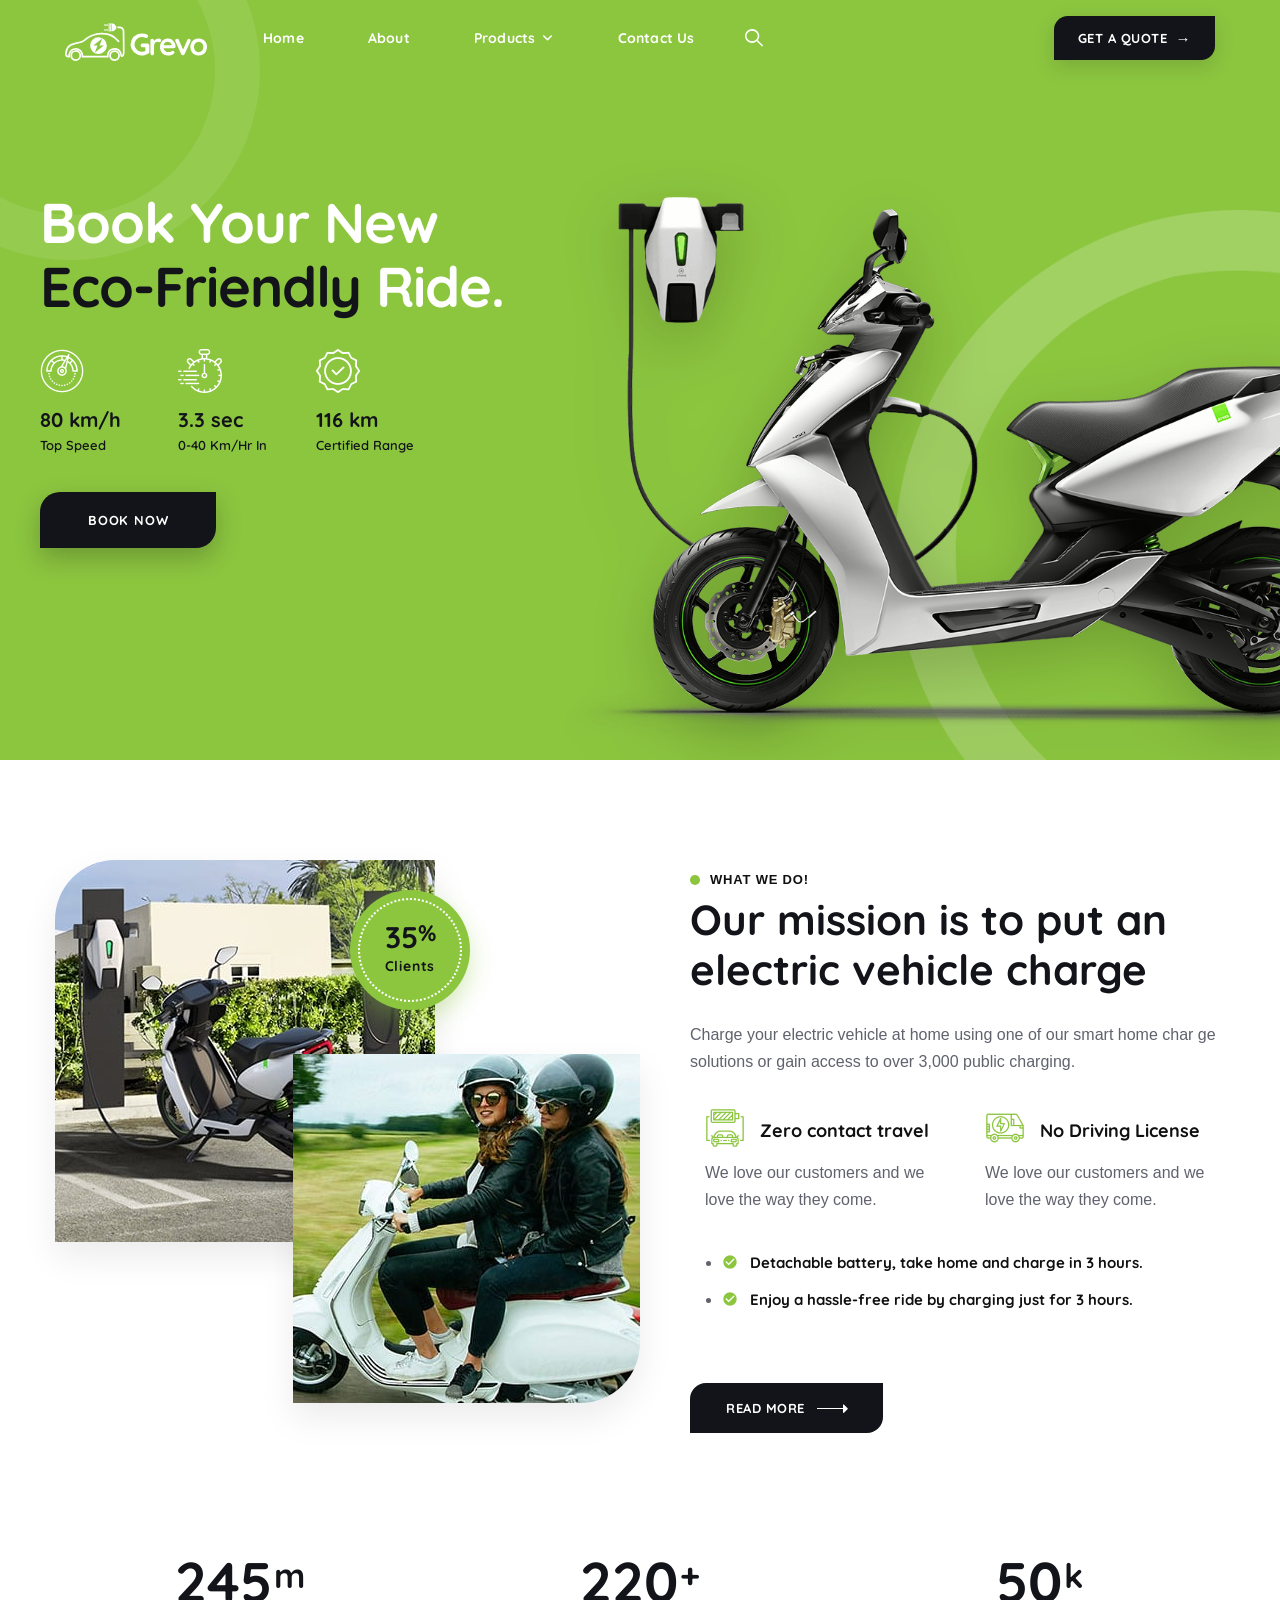
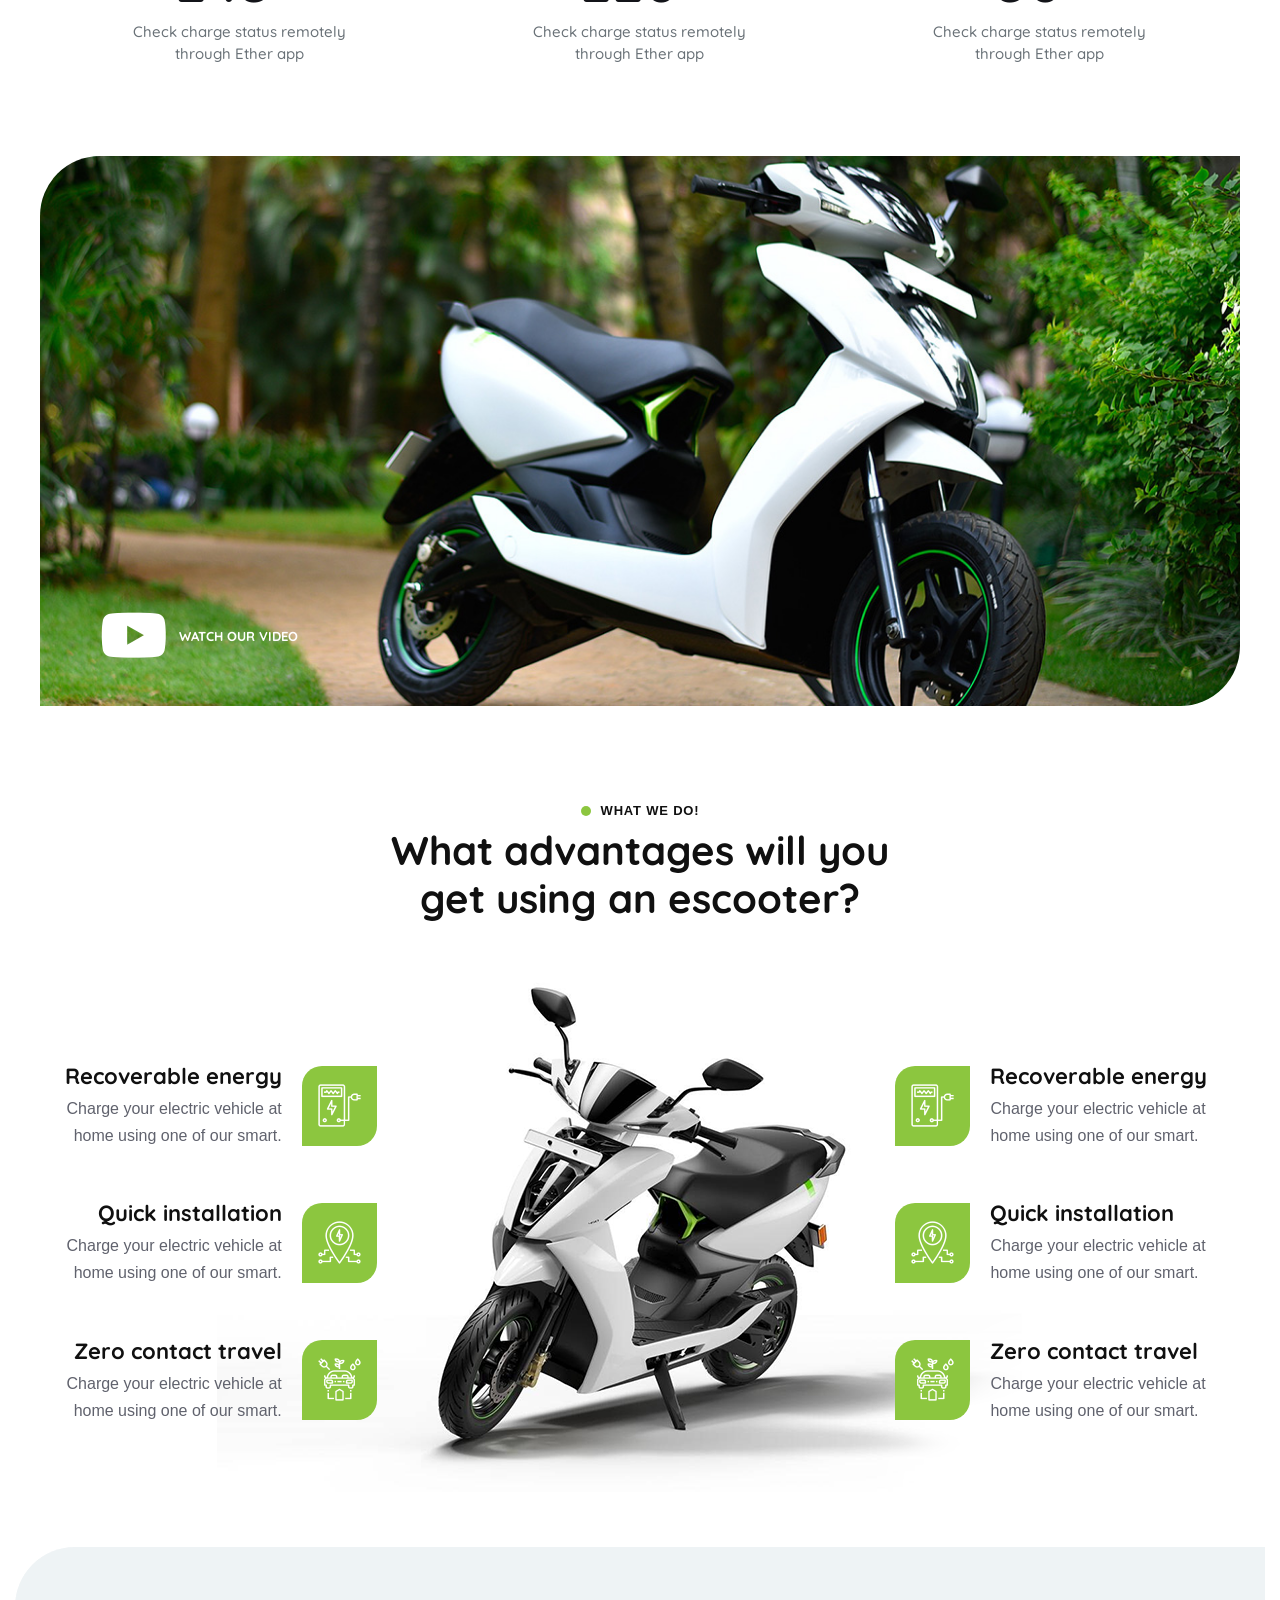
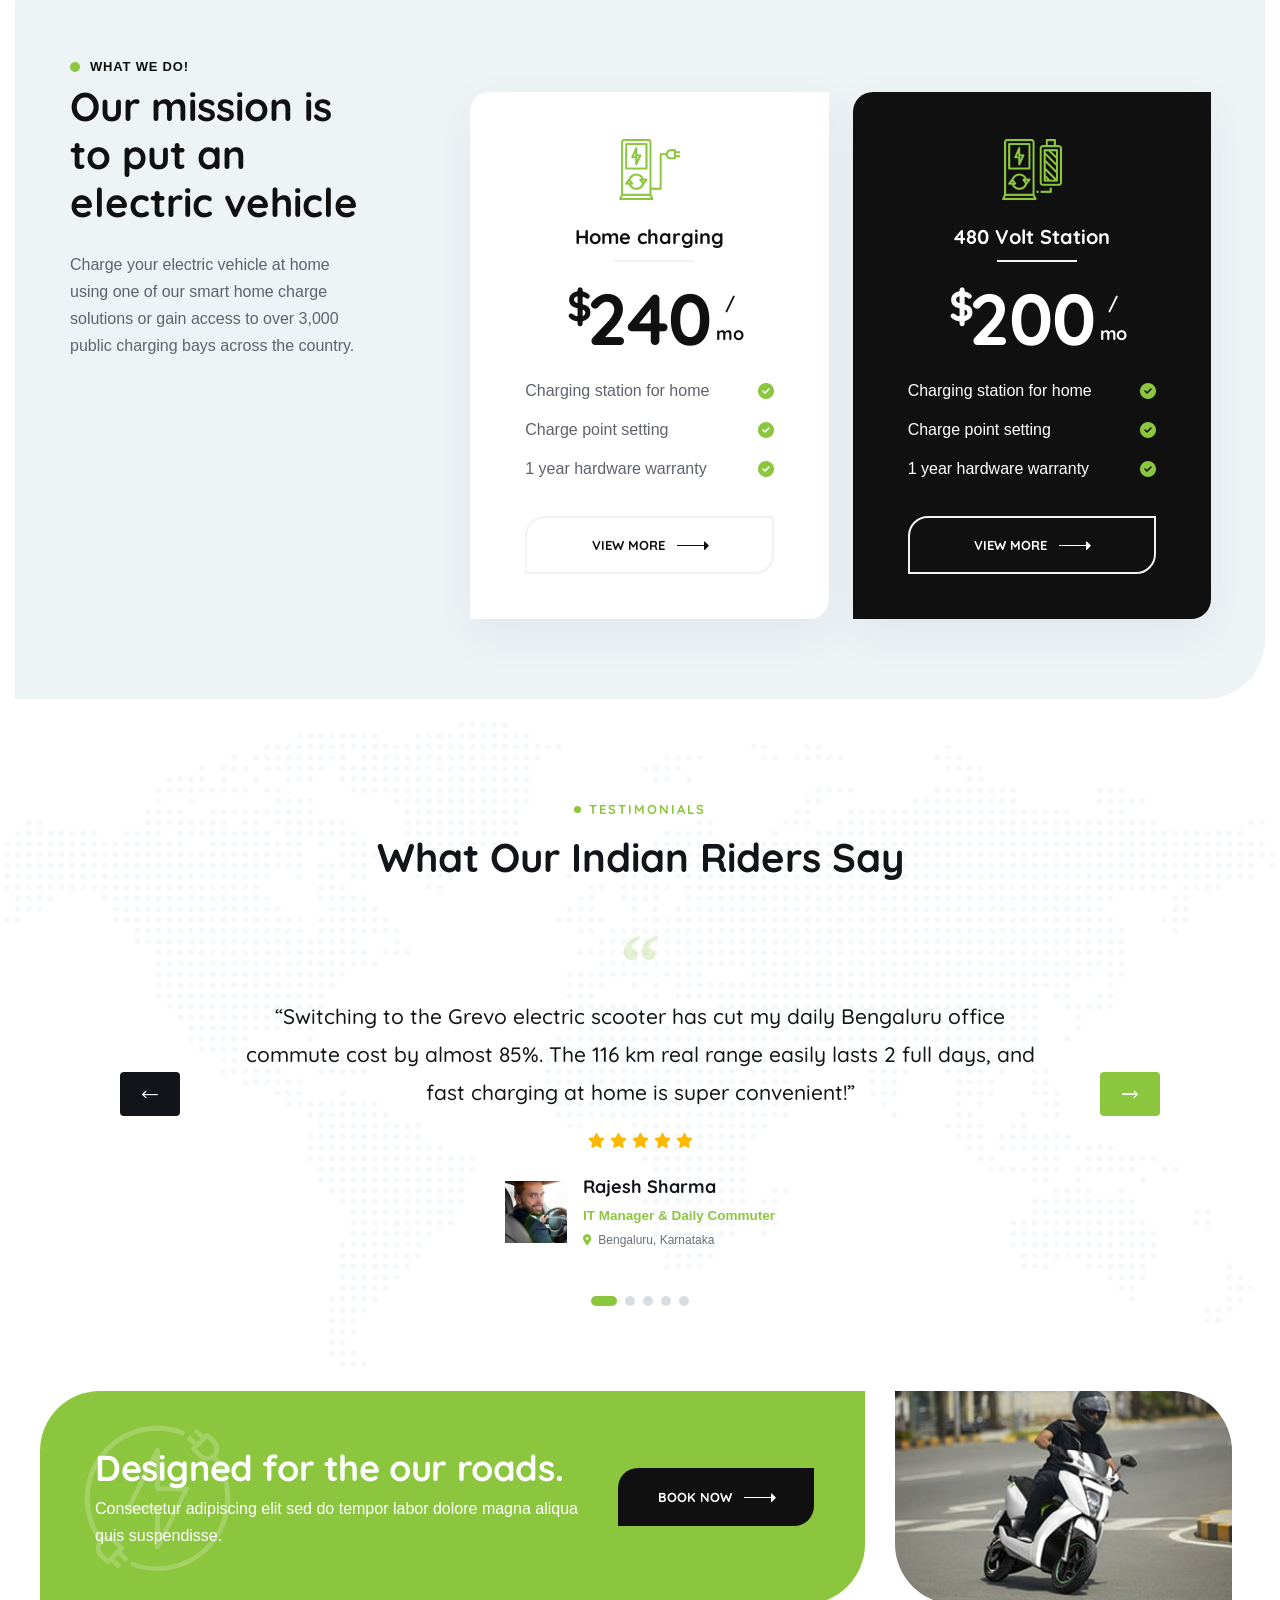
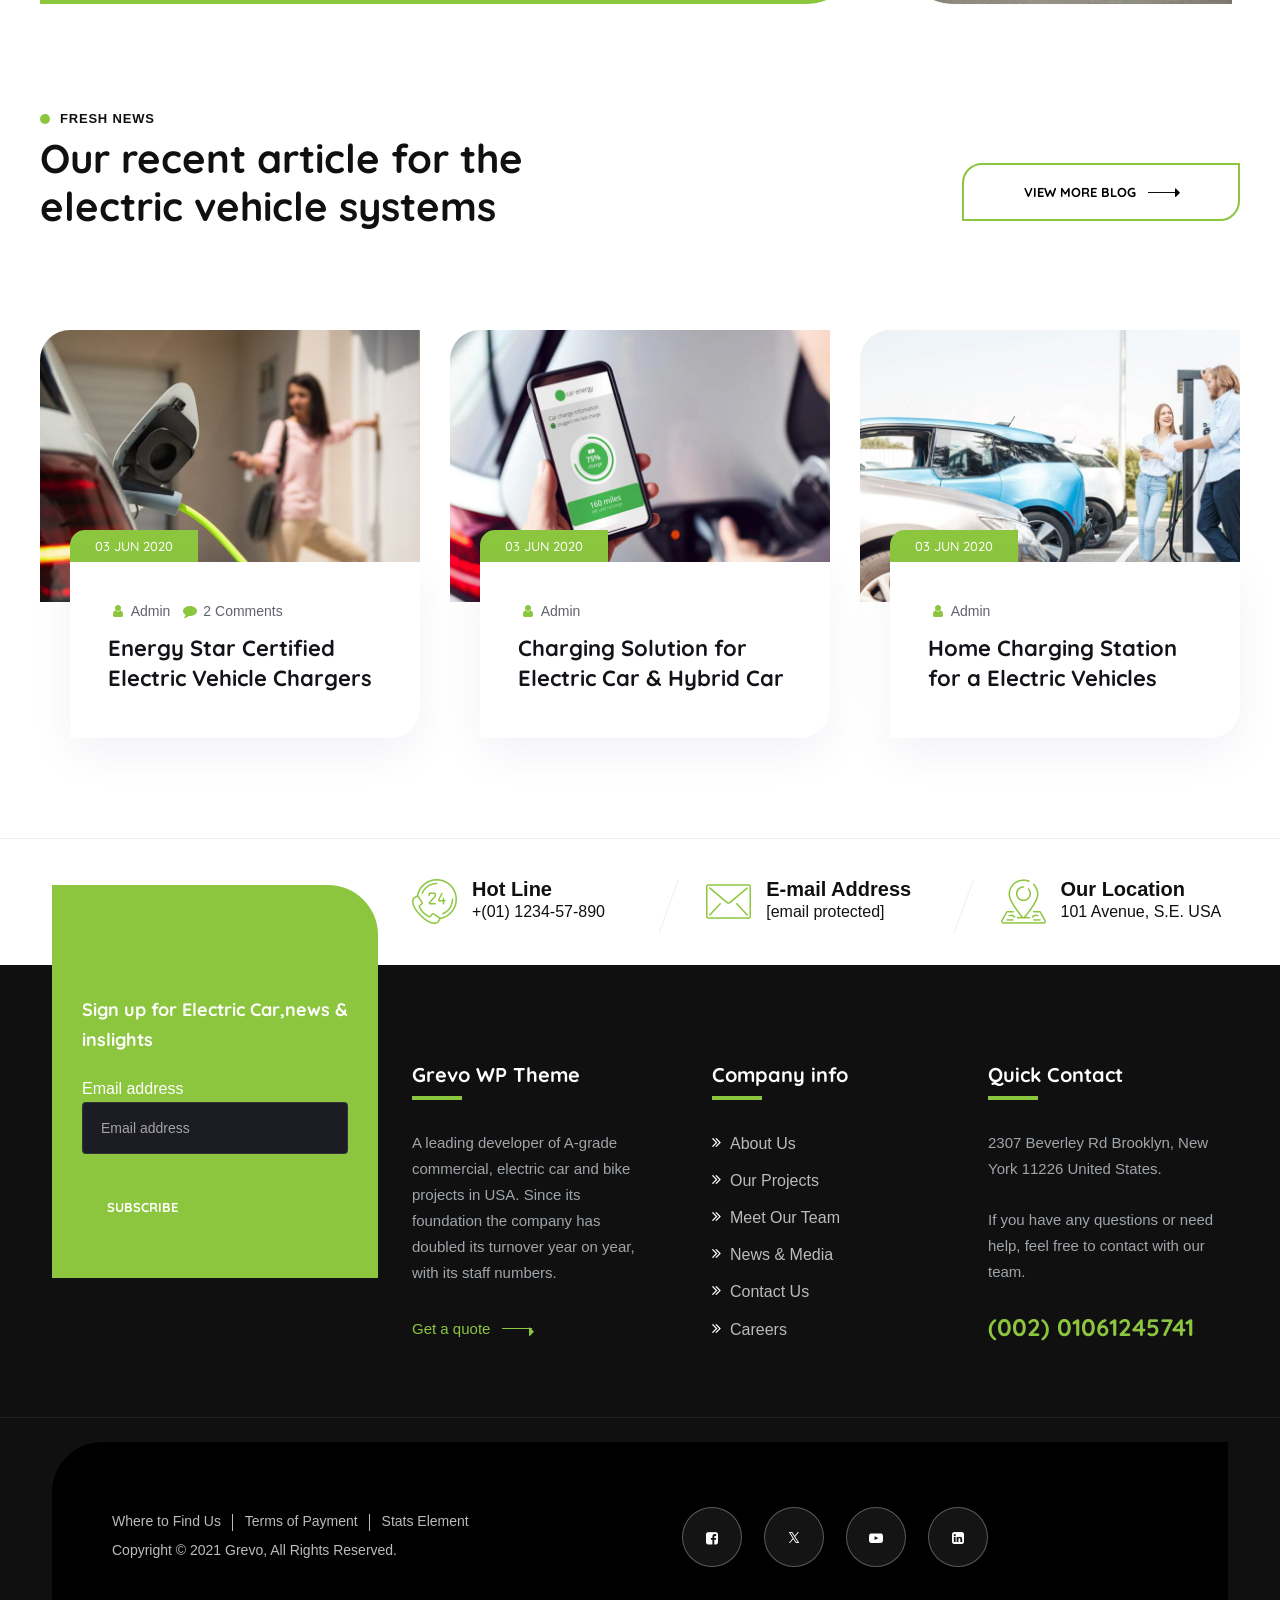
==== commit f71b524c: "css file seprated" ====
--- a/index.html
+++ b/index.html
@@ -176,35 +176,12 @@
 		href="https://fonts.googleapis.com/css2?family=Quicksand:wght@400;500;600;700;800&family=Roboto+Slab:wght@400;500;600;700;800;900&display=swap"
 		rel="stylesheet">
 
-	<!-- Core Stylesheets -->
-	<link rel="stylesheet" href="assets/css/bootstrap.min.css">
-	<link rel="stylesheet" href="assets/css/fontawesome.min.css">
-	<link rel="stylesheet" href="assets/css/flaticon.css">
-	<link rel="stylesheet" href="assets/css/material-icons.min.css">
-	<link rel="stylesheet" href="assets/css/themesion-base-icons.css">
-	<link rel="stylesheet" href="assets/css/swiper-bundle.min.css">
-	<link rel="stylesheet" href="assets/css/core.min.css">
-	<link rel="stylesheet" href="assets/css/theme-style.css">
-	<link rel="stylesheet" href="assets/css/theme.min.css">
-	<link rel="stylesheet" href="assets/css/header-style-3.min.css">
-	<link rel="stylesheet" href="assets/css/fid-style-4.min.css">
-	<link rel="stylesheet" href="assets/css/fid-style-2.min.css">
-	<link rel="stylesheet" href="assets/css/icon-heading-style-3.min.css">
-	<link rel="stylesheet" href="assets/css/icon-heading-style-4.min.css">
-	<link rel="stylesheet" href="assets/css/icon-heading-style-5.min.css">
-	<link rel="stylesheet" href="assets/css/icon-heading-style-6.min.css">
-	<link rel="stylesheet" href="assets/css/ptable-style-1.min.css">
-	<link rel="stylesheet" href="assets/css/testimonial-style-2.min.css">
-	<link rel="stylesheet" href="assets/css/client-style-1.min.css">
-	<link rel="stylesheet" href="assets/css/blog-style-2.min.css">
-	<link rel="stylesheet" href="assets/css/elementor.min.css">
-	<link rel="stylesheet" href="assets/css/custom-frontend.min.css">
-	<link rel="stylesheet" href="assets/css/post-5.css">
-	<link rel="stylesheet" href="assets/css/post-17082.css">
-	<link rel="stylesheet" href="assets/css/responsive.min.css">
-	<link rel="stylesheet" href="assets/css/sr7.css">
-
-	<link rel="stylesheet" href="assets/css/custom.css">
+	<!-- Consolidated Core CSS Files (Theme, Header, Footer, Home, Responsive) -->
+	<link rel="stylesheet" href="assets/css/theme.css">
+	<link rel="stylesheet" href="assets/css/header.css">
+	<link rel="stylesheet" href="assets/css/home.css">
+	<link rel="stylesheet" href="assets/css/footer.css">
+	<link rel="stylesheet" href="assets/css/responsive.css">
 </head>
 
 <body
--- a/assets/css/theme.css
+++ b/assets/css/theme.css
@@ -0,0 +1,38981 @@
+/* ==========================================================================
+   1. THEME BASE (Grid, Typography, Colors & Icon Fonts)
+   ========================================================================== */
+/*!
+ * Font Awesome Free 6.5.2 by @fontawesome - https://fontawesome.com
+ * License - https://fontawesome.com/license/free (Icons: CC BY 4.0, Fonts: SIL OFL 1.1, Code: MIT License)
+ * Copyright 2024 Fonticons, Inc.
+ */
+.fa {
+    font-family: var(--fa-style-family, "Font Awesome 6 Free");
+    font-weight: var(--fa-style, 900)
+}
+
+.fa,
+.fa-brands,
+.fa-classic,
+.fa-regular,
+.fa-sharp,
+.fa-solid,
+.fab,
+.far,
+.fas {
+    -moz-osx-font-smoothing: grayscale;
+    -webkit-font-smoothing: antialiased;
+    display: var(--fa-display, inline-block);
+    font-style: normal;
+    font-variant: normal;
+    line-height: 1;
+    text-rendering: auto
+}
+
+.fa-classic,
+.fa-regular,
+.fa-solid,
+.far,
+.fas {
+    font-family: "Font Awesome 6 Free"
+}
+
+.fa-brands,
+.fab {
+    font-family: "Font Awesome 6 Brands"
+}
+
+.fa-1x {
+    font-size: 1em
+}
+
+.fa-2x {
+    font-size: 2em
+}
+
+.fa-3x {
+    font-size: 3em
+}
+
+.fa-4x {
+    font-size: 4em
+}
+
+.fa-5x {
+    font-size: 5em
+}
+
+.fa-6x {
+    font-size: 6em
+}
+
+.fa-7x {
+    font-size: 7em
+}
+
+.fa-8x {
+    font-size: 8em
+}
+
+.fa-9x {
+    font-size: 9em
+}
+
+.fa-10x {
+    font-size: 10em
+}
+
+.fa-2xs {
+    font-size: .625em;
+    line-height: .1em;
+    vertical-align: .225em
+}
+
+.fa-xs {
+    font-size: .75em;
+    line-height: .08333em;
+    vertical-align: .125em
+}
+
+.fa-sm {
+    font-size: .875em;
+    line-height: .07143em;
+    vertical-align: .05357em
+}
+
+.fa-lg {
+    font-size: 1.25em;
+    line-height: .05em;
+    vertical-align: -.075em
+}
+
+.fa-xl {
+    font-size: 1.5em;
+    line-height: .04167em;
+    vertical-align: -.125em
+}
+
+.fa-2xl {
+    font-size: 2em;
+    line-height: .03125em;
+    vertical-align: -.1875em
+}
+
+.fa-fw {
+    text-align: center;
+    width: 1.25em
+}
+
+.fa-ul {
+    list-style-type: none;
+    margin-left: var(--fa-li-margin, 2.5em);
+    padding-left: 0
+}
+
+.fa-ul>li {
+    position: relative
+}
+
+.fa-li {
+    left: calc(var(--fa-li-width, 2em)*-1);
+    position: absolute;
+    text-align: center;
+    width: var(--fa-li-width, 2em);
+    line-height: inherit
+}
+
+.fa-border {
+    border-radius: var(--fa-border-radius, .1em);
+    border: var(--fa-border-width, .08em) var(--fa-border-style, solid) var(--fa-border-color, #eee);
+    padding: var(--fa-border-padding, .2em .25em .15em)
+}
+
+.fa-pull-left {
+    float: left;
+    margin-right: var(--fa-pull-margin, .3em)
+}
+
+.fa-pull-right {
+    float: right;
+    margin-left: var(--fa-pull-margin, .3em)
+}
+
+.fa-beat {
+    -webkit-animation-name: fa-beat;
+    animation-name: fa-beat;
+    -webkit-animation-delay: var(--fa-animation-delay, 0s);
+    animation-delay: var(--fa-animation-delay, 0s);
+    -webkit-animation-direction: var(--fa-animation-direction, normal);
+    animation-direction: var(--fa-animation-direction, normal);
+    -webkit-animation-duration: var(--fa-animation-duration, 1s);
+    animation-duration: var(--fa-animation-duration, 1s);
+    -webkit-animation-iteration-count: var(--fa-animation-iteration-count, infinite);
+    animation-iteration-count: var(--fa-animation-iteration-count, infinite);
+    -webkit-animation-timing-function: var(--fa-animation-timing, ease-in-out);
+    animation-timing-function: var(--fa-animation-timing, ease-in-out)
+}
+
+.fa-bounce {
+    -webkit-animation-name: fa-bounce;
+    animation-name: fa-bounce;
+    -webkit-animation-delay: var(--fa-animation-delay, 0s);
+    animation-delay: var(--fa-animation-delay, 0s);
+    -webkit-animation-direction: var(--fa-animation-direction, normal);
+    animation-direction: var(--fa-animation-direction, normal);
+    -webkit-animation-duration: var(--fa-animation-duration, 1s);
+    animation-duration: var(--fa-animation-duration, 1s);
+    -webkit-animation-iteration-count: var(--fa-animation-iteration-count, infinite);
+    animation-iteration-count: var(--fa-animation-iteration-count, infinite);
+    -webkit-animation-timing-function: var(--fa-animation-timing, cubic-bezier(.28, .84, .42, 1));
+    animation-timing-function: var(--fa-animation-timing, cubic-bezier(.28, .84, .42, 1))
+}
+
+.fa-fade {
+    -webkit-animation-name: fa-fade;
+    animation-name: fa-fade;
+    -webkit-animation-iteration-count: var(--fa-animation-iteration-count, infinite);
+    animation-iteration-count: var(--fa-animation-iteration-count, infinite);
+    -webkit-animation-timing-function: var(--fa-animation-timing, cubic-bezier(.4, 0, .6, 1));
+    animation-timing-function: var(--fa-animation-timing, cubic-bezier(.4, 0, .6, 1))
+}
+
+.fa-beat-fade,
+.fa-fade {
+    -webkit-animation-delay: var(--fa-animation-delay, 0s);
+    animation-delay: var(--fa-animation-delay, 0s);
+    -webkit-animation-direction: var(--fa-animation-direction, normal);
+    animation-direction: var(--fa-animation-direction, normal);
+    -webkit-animation-duration: var(--fa-animation-duration, 1s);
+    animation-duration: var(--fa-animation-duration, 1s)
+}
+
+.fa-beat-fade {
+    -webkit-animation-name: fa-beat-fade;
+    animation-name: fa-beat-fade;
+    -webkit-animation-iteration-count: var(--fa-animation-iteration-count, infinite);
+    animation-iteration-count: var(--fa-animation-iteration-count, infinite);
+    -webkit-animation-timing-function: var(--fa-animation-timing, cubic-bezier(.4, 0, .6, 1));
+    animation-timing-function: var(--fa-animation-timing, cubic-bezier(.4, 0, .6, 1))
+}
+
+.fa-flip {
+    -webkit-animation-name: fa-flip;
+    animation-name: fa-flip;
+    -webkit-animation-delay: var(--fa-animation-delay, 0s);
+    animation-delay: var(--fa-animation-delay, 0s);
+    -webkit-animation-direction: var(--fa-animation-direction, normal);
+    animation-direction: var(--fa-animation-direction, normal);
+    -webkit-animation-duration: var(--fa-animation-duration, 1s);
+    animation-duration: var(--fa-animation-duration, 1s);
+    -webkit-animation-iteration-count: var(--fa-animation-iteration-count, infinite);
+    animation-iteration-count: var(--fa-animation-iteration-count, infinite);
+    -webkit-animation-timing-function: var(--fa-animation-timing, ease-in-out);
+    animation-timing-function: var(--fa-animation-timing, ease-in-out)
+}
+
+.fa-shake {
+    -webkit-animation-name: fa-shake;
+    animation-name: fa-shake;
+    -webkit-animation-duration: var(--fa-animation-duration, 1s);
+    animation-duration: var(--fa-animation-duration, 1s);
+    -webkit-animation-iteration-count: var(--fa-animation-iteration-count, infinite);
+    animation-iteration-count: var(--fa-animation-iteration-count, infinite);
+    -webkit-animation-timing-function: var(--fa-animation-timing, linear);
+    animation-timing-function: var(--fa-animation-timing, linear)
+}
+
+.fa-shake,
+.fa-spin {
+    -webkit-animation-delay: var(--fa-animation-delay, 0s);
+    animation-delay: var(--fa-animation-delay, 0s);
+    -webkit-animation-direction: var(--fa-animation-direction, normal);
+    animation-direction: var(--fa-animation-direction, normal)
+}
+
+.fa-spin {
+    -webkit-animation-name: fa-spin;
+    animation-name: fa-spin;
+    -webkit-animation-duration: var(--fa-animation-duration, 2s);
+    animation-duration: var(--fa-animation-duration, 2s);
+    -webkit-animation-iteration-count: var(--fa-animation-iteration-count, infinite);
+    animation-iteration-count: var(--fa-animation-iteration-count, infinite);
+    -webkit-animation-timing-function: var(--fa-animation-timing, linear);
+    animation-timing-function: var(--fa-animation-timing, linear)
+}
+
+.fa-spin-reverse {
+    --fa-animation-direction: reverse
+}
+
+.fa-pulse,
+.fa-spin-pulse {
+    -webkit-animation-name: fa-spin;
+    animation-name: fa-spin;
+    -webkit-animation-direction: var(--fa-animation-direction, normal);
+    animation-direction: var(--fa-animation-direction, normal);
+    -webkit-animation-duration: var(--fa-animation-duration, 1s);
+    animation-duration: var(--fa-animation-duration, 1s);
+    -webkit-animation-iteration-count: var(--fa-animation-iteration-count, infinite);
+    animation-iteration-count: var(--fa-animation-iteration-count, infinite);
+    -webkit-animation-timing-function: var(--fa-animation-timing, steps(8));
+    animation-timing-function: var(--fa-animation-timing, steps(8))
+}
+
+@media (prefers-reduced-motion:reduce) {
+
+    .fa-beat,
+    .fa-beat-fade,
+    .fa-bounce,
+    .fa-fade,
+    .fa-flip,
+    .fa-pulse,
+    .fa-shake,
+    .fa-spin,
+    .fa-spin-pulse {
+        -webkit-animation-delay: -1ms;
+        animation-delay: -1ms;
+        -webkit-animation-duration: 1ms;
+        animation-duration: 1ms;
+        -webkit-animation-iteration-count: 1;
+        animation-iteration-count: 1;
+        -webkit-transition-delay: 0s;
+        transition-delay: 0s;
+        -webkit-transition-duration: 0s;
+        transition-duration: 0s
+    }
+}
+
+@-webkit-keyframes fa-beat {
+
+    0%,
+    90% {
+        -webkit-transform: scale(1);
+        transform: scale(1)
+    }
+
+    45% {
+        -webkit-transform: scale(var(--fa-beat-scale, 1.25));
+        transform: scale(var(--fa-beat-scale, 1.25))
+    }
+}
+
+@keyframes fa-beat {
+
+    0%,
+    90% {
+        -webkit-transform: scale(1);
+        transform: scale(1)
+    }
+
+    45% {
+        -webkit-transform: scale(var(--fa-beat-scale, 1.25));
+        transform: scale(var(--fa-beat-scale, 1.25))
+    }
+}
+
+@-webkit-keyframes fa-bounce {
+    0% {
+        -webkit-transform: scale(1) translateY(0);
+        transform: scale(1) translateY(0)
+    }
+
+    10% {
+        -webkit-transform: scale(var(--fa-bounce-start-scale-x, 1.1), var(--fa-bounce-start-scale-y, .9)) translateY(0);
+        transform: scale(var(--fa-bounce-start-scale-x, 1.1), var(--fa-bounce-start-scale-y, .9)) translateY(0)
+    }
+
+    30% {
+        -webkit-transform: scale(var(--fa-bounce-jump-scale-x, .9), var(--fa-bounce-jump-scale-y, 1.1)) translateY(var(--fa-bounce-height, -.5em));
+        transform: scale(var(--fa-bounce-jump-scale-x, .9), var(--fa-bounce-jump-scale-y, 1.1)) translateY(var(--fa-bounce-height, -.5em))
+    }
+
+    50% {
+        -webkit-transform: scale(var(--fa-bounce-land-scale-x, 1.05), var(--fa-bounce-land-scale-y, .95)) translateY(0);
+        transform: scale(var(--fa-bounce-land-scale-x, 1.05), var(--fa-bounce-land-scale-y, .95)) translateY(0)
+    }
+
+    57% {
+        -webkit-transform: scale(1) translateY(var(--fa-bounce-rebound, -.125em));
+        transform: scale(1) translateY(var(--fa-bounce-rebound, -.125em))
+    }
+
+    64% {
+        -webkit-transform: scale(1) translateY(0);
+        transform: scale(1) translateY(0)
+    }
+
+    to {
+        -webkit-transform: scale(1) translateY(0);
+        transform: scale(1) translateY(0)
+    }
+}
+
+@keyframes fa-bounce {
+    0% {
+        -webkit-transform: scale(1) translateY(0);
+        transform: scale(1) translateY(0)
+    }
+
+    10% {
+        -webkit-transform: scale(var(--fa-bounce-start-scale-x, 1.1), var(--fa-bounce-start-scale-y, .9)) translateY(0);
+        transform: scale(var(--fa-bounce-start-scale-x, 1.1), var(--fa-bounce-start-scale-y, .9)) translateY(0)
+    }
+
+    30% {
+        -webkit-transform: scale(var(--fa-bounce-jump-scale-x, .9), var(--fa-bounce-jump-scale-y, 1.1)) translateY(var(--fa-bounce-height, -.5em));
+        transform: scale(var(--fa-bounce-jump-scale-x, .9), var(--fa-bounce-jump-scale-y, 1.1)) translateY(var(--fa-bounce-height, -.5em))
+    }
+
+    50% {
+        -webkit-transform: scale(var(--fa-bounce-land-scale-x, 1.05), var(--fa-bounce-land-scale-y, .95)) translateY(0);
+        transform: scale(var(--fa-bounce-land-scale-x, 1.05), var(--fa-bounce-land-scale-y, .95)) translateY(0)
+    }
+
+    57% {
+        -webkit-transform: scale(1) translateY(var(--fa-bounce-rebound, -.125em));
+        transform: scale(1) translateY(var(--fa-bounce-rebound, -.125em))
+    }
+
+    64% {
+        -webkit-transform: scale(1) translateY(0);
+        transform: scale(1) translateY(0)
+    }
+
+    to {
+        -webkit-transform: scale(1) translateY(0);
+        transform: scale(1) translateY(0)
+    }
+}
+
+@-webkit-keyframes fa-fade {
+    50% {
+        opacity: var(--fa-fade-opacity, .4)
+    }
+}
+
+@keyframes fa-fade {
+    50% {
+        opacity: var(--fa-fade-opacity, .4)
+    }
+}
+
+@-webkit-keyframes fa-beat-fade {
+
+    0%,
+    to {
+        opacity: var(--fa-beat-fade-opacity, .4);
+        -webkit-transform: scale(1);
+        transform: scale(1)
+    }
+
+    50% {
+        opacity: 1;
+        -webkit-transform: scale(var(--fa-beat-fade-scale, 1.125));
+        transform: scale(var(--fa-beat-fade-scale, 1.125))
+    }
+}
+
+@keyframes fa-beat-fade {
+
+    0%,
+    to {
+        opacity: var(--fa-beat-fade-opacity, .4);
+        -webkit-transform: scale(1);
+        transform: scale(1)
+    }
+
+    50% {
+        opacity: 1;
+        -webkit-transform: scale(var(--fa-beat-fade-scale, 1.125));
+        transform: scale(var(--fa-beat-fade-scale, 1.125))
+    }
+}
+
+@-webkit-keyframes fa-flip {
+    50% {
+        -webkit-transform: rotate3d(var(--fa-flip-x, 0), var(--fa-flip-y, 1), var(--fa-flip-z, 0), var(--fa-flip-angle, -180deg));
+        transform: rotate3d(var(--fa-flip-x, 0), var(--fa-flip-y, 1), var(--fa-flip-z, 0), var(--fa-flip-angle, -180deg))
+    }
+}
+
+@keyframes fa-flip {
+    50% {
+        -webkit-transform: rotate3d(var(--fa-flip-x, 0), var(--fa-flip-y, 1), var(--fa-flip-z, 0), var(--fa-flip-angle, -180deg));
+        transform: rotate3d(var(--fa-flip-x, 0), var(--fa-flip-y, 1), var(--fa-flip-z, 0), var(--fa-flip-angle, -180deg))
+    }
+}
+
+@-webkit-keyframes fa-shake {
+    0% {
+        -webkit-transform: rotate(-15deg);
+        transform: rotate(-15deg)
+    }
+
+    4% {
+        -webkit-transform: rotate(15deg);
+        transform: rotate(15deg)
+    }
+
+    8%,
+    24% {
+        -webkit-transform: rotate(-18deg);
+        transform: rotate(-18deg)
+    }
+
+    12%,
+    28% {
+        -webkit-transform: rotate(18deg);
+        transform: rotate(18deg)
+    }
+
+    16% {
+        -webkit-transform: rotate(-22deg);
+        transform: rotate(-22deg)
+    }
+
+    20% {
+        -webkit-transform: rotate(22deg);
+        transform: rotate(22deg)
+    }
+
+    32% {
+        -webkit-transform: rotate(-12deg);
+        transform: rotate(-12deg)
+    }
+
+    36% {
+        -webkit-transform: rotate(12deg);
+        transform: rotate(12deg)
+    }
+
+    40%,
+    to {
+        -webkit-transform: rotate(0deg);
+        transform: rotate(0deg)
+    }
+}
+
+@keyframes fa-shake {
+    0% {
+        -webkit-transform: rotate(-15deg);
+        transform: rotate(-15deg)
+    }
+
+    4% {
+        -webkit-transform: rotate(15deg);
+        transform: rotate(15deg)
+    }
+
+    8%,
+    24% {
+        -webkit-transform: rotate(-18deg);
+        transform: rotate(-18deg)
+    }
+
+    12%,
+    28% {
+        -webkit-transform: rotate(18deg);
+        transform: rotate(18deg)
+    }
+
+    16% {
+        -webkit-transform: rotate(-22deg);
+        transform: rotate(-22deg)
+    }
+
+    20% {
+        -webkit-transform: rotate(22deg);
+        transform: rotate(22deg)
+    }
+
+    32% {
+        -webkit-transform: rotate(-12deg);
+        transform: rotate(-12deg)
+    }
+
+    36% {
+        -webkit-transform: rotate(12deg);
+        transform: rotate(12deg)
+    }
+
+    40%,
+    to {
+        -webkit-transform: rotate(0deg);
+        transform: rotate(0deg)
+    }
+}
+
+@-webkit-keyframes fa-spin {
+    0% {
+        -webkit-transform: rotate(0deg);
+        transform: rotate(0deg)
+    }
+
+    to {
+        -webkit-transform: rotate(1turn);
+        transform: rotate(1turn)
+    }
+}
+
+@keyframes fa-spin {
+    0% {
+        -webkit-transform: rotate(0deg);
+        transform: rotate(0deg)
+    }
+
+    to {
+        -webkit-transform: rotate(1turn);
+        transform: rotate(1turn)
+    }
+}
+
+.fa-rotate-90 {
+    -webkit-transform: rotate(90deg);
+    transform: rotate(90deg)
+}
+
+.fa-rotate-180 {
+    -webkit-transform: rotate(180deg);
+    transform: rotate(180deg)
+}
+
+.fa-rotate-270 {
+    -webkit-transform: rotate(270deg);
+    transform: rotate(270deg)
+}
+
+.fa-flip-horizontal {
+    -webkit-transform: scaleX(-1);
+    transform: scaleX(-1)
+}
+
+.fa-flip-vertical {
+    -webkit-transform: scaleY(-1);
+    transform: scaleY(-1)
+}
+
+.fa-flip-both,
+.fa-flip-horizontal.fa-flip-vertical {
+    -webkit-transform: scale(-1);
+    transform: scale(-1)
+}
+
+.fa-rotate-by {
+    -webkit-transform: rotate(var(--fa-rotate-angle, 0));
+    transform: rotate(var(--fa-rotate-angle, 0))
+}
+
+.fa-stack {
+    display: inline-block;
+    height: 2em;
+    line-height: 2em;
+    position: relative;
+    vertical-align: middle;
+    width: 2.5em
+}
+
+.fa-stack-1x,
+.fa-stack-2x {
+    left: 0;
+    position: absolute;
+    text-align: center;
+    width: 100%;
+    z-index: var(--fa-stack-z-index, auto)
+}
+
+.fa-stack-1x {
+    line-height: inherit
+}
+
+.fa-stack-2x {
+    font-size: 2em
+}
+
+.fa-inverse {
+    color: var(--fa-inverse, #fff)
+}
+
+.fa-0:before {
+    content: "\30"
+}
+
+.fa-1:before {
+    content: "\31"
+}
+
+.fa-2:before {
+    content: "\32"
+}
+
+.fa-3:before {
+    content: "\33"
+}
+
+.fa-4:before {
+    content: "\34"
+}
+
+.fa-5:before {
+    content: "\35"
+}
+
+.fa-6:before {
+    content: "\36"
+}
+
+.fa-7:before {
+    content: "\37"
+}
+
+.fa-8:before {
+    content: "\38"
+}
+
+.fa-9:before {
+    content: "\39"
+}
+
+.fa-fill-drip:before {
+    content: "\f576"
+}
+
+.fa-arrows-to-circle:before {
+    content: "\e4bd"
+}
+
+.fa-chevron-circle-right:before,
+.fa-circle-chevron-right:before {
+    content: "\f138"
+}
+
+.fa-at:before {
+    content: "\40"
+}
+
+.fa-trash-alt:before,
+.fa-trash-can:before {
+    content: "\f2ed"
+}
+
+.fa-text-height:before {
+    content: "\f034"
+}
+
+.fa-user-times:before,
+.fa-user-xmark:before {
+    content: "\f235"
+}
+
+.fa-stethoscope:before {
+    content: "\f0f1"
+}
+
+.fa-comment-alt:before,
+.fa-message:before {
+    content: "\f27a"
+}
+
+.fa-info:before {
+    content: "\f129"
+}
+
+.fa-compress-alt:before,
+.fa-down-left-and-up-right-to-center:before {
+    content: "\f422"
+}
+
+.fa-explosion:before {
+    content: "\e4e9"
+}
+
+.fa-file-alt:before,
+.fa-file-lines:before,
+.fa-file-text:before {
+    content: "\f15c"
+}
+
+.fa-wave-square:before {
+    content: "\f83e"
+}
+
+.fa-ring:before {
+    content: "\f70b"
+}
+
+.fa-building-un:before {
+    content: "\e4d9"
+}
+
+.fa-dice-three:before {
+    content: "\f527"
+}
+
+.fa-calendar-alt:before,
+.fa-calendar-days:before {
+    content: "\f073"
+}
+
+.fa-anchor-circle-check:before {
+    content: "\e4aa"
+}
+
+.fa-building-circle-arrow-right:before {
+    content: "\e4d1"
+}
+
+.fa-volleyball-ball:before,
+.fa-volleyball:before {
+    content: "\f45f"
+}
+
+.fa-arrows-up-to-line:before {
+    content: "\e4c2"
+}
+
+.fa-sort-desc:before,
+.fa-sort-down:before {
+    content: "\f0dd"
+}
+
+.fa-circle-minus:before,
+.fa-minus-circle:before {
+    content: "\f056"
+}
+
+.fa-door-open:before {
+    content: "\f52b"
+}
+
+.fa-right-from-bracket:before,
+.fa-sign-out-alt:before {
+    content: "\f2f5"
+}
+
+.fa-atom:before {
+    content: "\f5d2"
+}
+
+.fa-soap:before {
+    content: "\e06e"
+}
+
+.fa-heart-music-camera-bolt:before,
+.fa-icons:before {
+    content: "\f86d"
+}
+
+.fa-microphone-alt-slash:before,
+.fa-microphone-lines-slash:before {
+    content: "\f539"
+}
+
+.fa-bridge-circle-check:before {
+    content: "\e4c9"
+}
+
+.fa-pump-medical:before {
+    content: "\e06a"
+}
+
+.fa-fingerprint:before {
+    content: "\f577"
+}
+
+.fa-hand-point-right:before {
+    content: "\f0a4"
+}
+
+.fa-magnifying-glass-location:before,
+.fa-search-location:before {
+    content: "\f689"
+}
+
+.fa-forward-step:before,
+.fa-step-forward:before {
+    content: "\f051"
+}
+
+.fa-face-smile-beam:before,
+.fa-smile-beam:before {
+    content: "\f5b8"
+}
+
+.fa-flag-checkered:before {
+    content: "\f11e"
+}
+
+.fa-football-ball:before,
+.fa-football:before {
+    content: "\f44e"
+}
+
+.fa-school-circle-exclamation:before {
+    content: "\e56c"
+}
+
+.fa-crop:before {
+    content: "\f125"
+}
+
+.fa-angle-double-down:before,
+.fa-angles-down:before {
+    content: "\f103"
+}
+
+.fa-users-rectangle:before {
+    content: "\e594"
+}
+
+.fa-people-roof:before {
+    content: "\e537"
+}
+
+.fa-people-line:before {
+    content: "\e534"
+}
+
+.fa-beer-mug-empty:before,
+.fa-beer:before {
+    content: "\f0fc"
+}
+
+.fa-diagram-predecessor:before {
+    content: "\e477"
+}
+
+.fa-arrow-up-long:before,
+.fa-long-arrow-up:before {
+    content: "\f176"
+}
+
+.fa-burn:before,
+.fa-fire-flame-simple:before {
+    content: "\f46a"
+}
+
+.fa-male:before,
+.fa-person:before {
+    content: "\f183"
+}
+
+.fa-laptop:before {
+    content: "\f109"
+}
+
+.fa-file-csv:before {
+    content: "\f6dd"
+}
+
+.fa-menorah:before {
+    content: "\f676"
+}
+
+.fa-truck-plane:before {
+    content: "\e58f"
+}
+
+.fa-record-vinyl:before {
+    content: "\f8d9"
+}
+
+.fa-face-grin-stars:before,
+.fa-grin-stars:before {
+    content: "\f587"
+}
+
+.fa-bong:before {
+    content: "\f55c"
+}
+
+.fa-pastafarianism:before,
+.fa-spaghetti-monster-flying:before {
+    content: "\f67b"
+}
+
+.fa-arrow-down-up-across-line:before {
+    content: "\e4af"
+}
+
+.fa-spoon:before,
+.fa-utensil-spoon:before {
+    content: "\f2e5"
+}
+
+.fa-jar-wheat:before {
+    content: "\e517"
+}
+
+.fa-envelopes-bulk:before,
+.fa-mail-bulk:before {
+    content: "\f674"
+}
+
+.fa-file-circle-exclamation:before {
+    content: "\e4eb"
+}
+
+.fa-circle-h:before,
+.fa-hospital-symbol:before {
+    content: "\f47e"
+}
+
+.fa-pager:before {
+    content: "\f815"
+}
+
+.fa-address-book:before,
+.fa-contact-book:before {
+    content: "\f2b9"
+}
+
+.fa-strikethrough:before {
+    content: "\f0cc"
+}
+
+.fa-k:before {
+    content: "\4b"
+}
+
+.fa-landmark-flag:before {
+    content: "\e51c"
+}
+
+.fa-pencil-alt:before,
+.fa-pencil:before {
+    content: "\f303"
+}
+
+.fa-backward:before {
+    content: "\f04a"
+}
+
+.fa-caret-right:before {
+    content: "\f0da"
+}
+
+.fa-comments:before {
+    content: "\f086"
+}
+
+.fa-file-clipboard:before,
+.fa-paste:before {
+    content: "\f0ea"
+}
+
+.fa-code-pull-request:before {
+    content: "\e13c"
+}
+
+.fa-clipboard-list:before {
+    content: "\f46d"
+}
+
+.fa-truck-loading:before,
+.fa-truck-ramp-box:before {
+    content: "\f4de"
+}
+
+.fa-user-check:before {
+    content: "\f4fc"
+}
+
+.fa-vial-virus:before {
+    content: "\e597"
+}
+
+.fa-sheet-plastic:before {
+    content: "\e571"
+}
+
+.fa-blog:before {
+    content: "\f781"
+}
+
+.fa-user-ninja:before {
+    content: "\f504"
+}
+
+.fa-person-arrow-up-from-line:before {
+    content: "\e539"
+}
+
+.fa-scroll-torah:before,
+.fa-torah:before {
+    content: "\f6a0"
+}
+
+.fa-broom-ball:before,
+.fa-quidditch-broom-ball:before,
+.fa-quidditch:before {
+    content: "\f458"
+}
+
+.fa-toggle-off:before {
+    content: "\f204"
+}
+
+.fa-archive:before,
+.fa-box-archive:before {
+    content: "\f187"
+}
+
+.fa-person-drowning:before {
+    content: "\e545"
+}
+
+.fa-arrow-down-9-1:before,
+.fa-sort-numeric-desc:before,
+.fa-sort-numeric-down-alt:before {
+    content: "\f886"
+}
+
+.fa-face-grin-tongue-squint:before,
+.fa-grin-tongue-squint:before {
+    content: "\f58a"
+}
+
+.fa-spray-can:before {
+    content: "\f5bd"
+}
+
+.fa-truck-monster:before {
+    content: "\f63b"
+}
+
+.fa-w:before {
+    content: "\57"
+}
+
+.fa-earth-africa:before,
+.fa-globe-africa:before {
+    content: "\f57c"
+}
+
+.fa-rainbow:before {
+    content: "\f75b"
+}
+
+.fa-circle-notch:before {
+    content: "\f1ce"
+}
+
+.fa-tablet-alt:before,
+.fa-tablet-screen-button:before {
+    content: "\f3fa"
+}
+
+.fa-paw:before {
+    content: "\f1b0"
+}
+
+.fa-cloud:before {
+    content: "\f0c2"
+}
+
+.fa-trowel-bricks:before {
+    content: "\e58a"
+}
+
+.fa-face-flushed:before,
+.fa-flushed:before {
+    content: "\f579"
+}
+
+.fa-hospital-user:before {
+    content: "\f80d"
+}
+
+.fa-tent-arrow-left-right:before {
+    content: "\e57f"
+}
+
+.fa-gavel:before,
+.fa-legal:before {
+    content: "\f0e3"
+}
+
+.fa-binoculars:before {
+    content: "\f1e5"
+}
+
+.fa-microphone-slash:before {
+    content: "\f131"
+}
+
+.fa-box-tissue:before {
+    content: "\e05b"
+}
+
+.fa-motorcycle:before {
+    content: "\f21c"
+}
+
+.fa-bell-concierge:before,
+.fa-concierge-bell:before {
+    content: "\f562"
+}
+
+.fa-pen-ruler:before,
+.fa-pencil-ruler:before {
+    content: "\f5ae"
+}
+
+.fa-people-arrows-left-right:before,
+.fa-people-arrows:before {
+    content: "\e068"
+}
+
+.fa-mars-and-venus-burst:before {
+    content: "\e523"
+}
+
+.fa-caret-square-right:before,
+.fa-square-caret-right:before {
+    content: "\f152"
+}
+
+.fa-cut:before,
+.fa-scissors:before {
+    content: "\f0c4"
+}
+
+.fa-sun-plant-wilt:before {
+    content: "\e57a"
+}
+
+.fa-toilets-portable:before {
+    content: "\e584"
+}
+
+.fa-hockey-puck:before {
+    content: "\f453"
+}
+
+.fa-table:before {
+    content: "\f0ce"
+}
+
+.fa-magnifying-glass-arrow-right:before {
+    content: "\e521"
+}
+
+.fa-digital-tachograph:before,
+.fa-tachograph-digital:before {
+    content: "\f566"
+}
+
+.fa-users-slash:before {
+    content: "\e073"
+}
+
+.fa-clover:before {
+    content: "\e139"
+}
+
+.fa-mail-reply:before,
+.fa-reply:before {
+    content: "\f3e5"
+}
+
+.fa-star-and-crescent:before {
+    content: "\f699"
+}
+
+.fa-house-fire:before {
+    content: "\e50c"
+}
+
+.fa-minus-square:before,
+.fa-square-minus:before {
+    content: "\f146"
+}
+
+.fa-helicopter:before {
+    content: "\f533"
+}
+
+.fa-compass:before {
+    content: "\f14e"
+}
+
+.fa-caret-square-down:before,
+.fa-square-caret-down:before {
+    content: "\f150"
+}
+
+.fa-file-circle-question:before {
+    content: "\e4ef"
+}
+
+.fa-laptop-code:before {
+    content: "\f5fc"
+}
+
+.fa-swatchbook:before {
+    content: "\f5c3"
+}
+
+.fa-prescription-bottle:before {
+    content: "\f485"
+}
+
+.fa-bars:before,
+.fa-navicon:before {
+    content: "\f0c9"
+}
+
+.fa-people-group:before {
+    content: "\e533"
+}
+
+.fa-hourglass-3:before,
+.fa-hourglass-end:before {
+    content: "\f253"
+}
+
+.fa-heart-broken:before,
+.fa-heart-crack:before {
+    content: "\f7a9"
+}
+
+.fa-external-link-square-alt:before,
+.fa-square-up-right:before {
+    content: "\f360"
+}
+
+.fa-face-kiss-beam:before,
+.fa-kiss-beam:before {
+    content: "\f597"
+}
+
+.fa-film:before {
+    content: "\f008"
+}
+
+.fa-ruler-horizontal:before {
+    content: "\f547"
+}
+
+.fa-people-robbery:before {
+    content: "\e536"
+}
+
+.fa-lightbulb:before {
+    content: "\f0eb"
+}
+
+.fa-caret-left:before {
+    content: "\f0d9"
+}
+
+.fa-circle-exclamation:before,
+.fa-exclamation-circle:before {
+    content: "\f06a"
+}
+
+.fa-school-circle-xmark:before {
+    content: "\e56d"
+}
+
+.fa-arrow-right-from-bracket:before,
+.fa-sign-out:before {
+    content: "\f08b"
+}
+
+.fa-chevron-circle-down:before,
+.fa-circle-chevron-down:before {
+    content: "\f13a"
+}
+
+.fa-unlock-alt:before,
+.fa-unlock-keyhole:before {
+    content: "\f13e"
+}
+
+.fa-cloud-showers-heavy:before {
+    content: "\f740"
+}
+
+.fa-headphones-alt:before,
+.fa-headphones-simple:before {
+    content: "\f58f"
+}
+
+.fa-sitemap:before {
+    content: "\f0e8"
+}
+
+.fa-circle-dollar-to-slot:before,
+.fa-donate:before {
+    content: "\f4b9"
+}
+
+.fa-memory:before {
+    content: "\f538"
+}
+
+.fa-road-spikes:before {
+    content: "\e568"
+}
+
+.fa-fire-burner:before {
+    content: "\e4f1"
+}
+
+.fa-flag:before {
+    content: "\f024"
+}
+
+.fa-hanukiah:before {
+    content: "\f6e6"
+}
+
+.fa-feather:before {
+    content: "\f52d"
+}
+
+.fa-volume-down:before,
+.fa-volume-low:before {
+    content: "\f027"
+}
+
+.fa-comment-slash:before {
+    content: "\f4b3"
+}
+
+.fa-cloud-sun-rain:before {
+    content: "\f743"
+}
+
+.fa-compress:before {
+    content: "\f066"
+}
+
+.fa-wheat-alt:before,
+.fa-wheat-awn:before {
+    content: "\e2cd"
+}
+
+.fa-ankh:before {
+    content: "\f644"
+}
+
+.fa-hands-holding-child:before {
+    content: "\e4fa"
+}
+
+.fa-asterisk:before {
+    content: "\2a"
+}
+
+.fa-check-square:before,
+.fa-square-check:before {
+    content: "\f14a"
+}
+
+.fa-peseta-sign:before {
+    content: "\e221"
+}
+
+.fa-header:before,
+.fa-heading:before {
+    content: "\f1dc"
+}
+
+.fa-ghost:before {
+    content: "\f6e2"
+}
+
+.fa-list-squares:before,
+.fa-list:before {
+    content: "\f03a"
+}
+
+.fa-phone-square-alt:before,
+.fa-square-phone-flip:before {
+    content: "\f87b"
+}
+
+.fa-cart-plus:before {
+    content: "\f217"
+}
+
+.fa-gamepad:before {
+    content: "\f11b"
+}
+
+.fa-circle-dot:before,
+.fa-dot-circle:before {
+    content: "\f192"
+}
+
+.fa-dizzy:before,
+.fa-face-dizzy:before {
+    content: "\f567"
+}
+
+.fa-egg:before {
+    content: "\f7fb"
+}
+
+.fa-house-medical-circle-xmark:before {
+    content: "\e513"
+}
+
+.fa-campground:before {
+    content: "\f6bb"
+}
+
+.fa-folder-plus:before {
+    content: "\f65e"
+}
+
+.fa-futbol-ball:before,
+.fa-futbol:before,
+.fa-soccer-ball:before {
+    content: "\f1e3"
+}
+
+.fa-paint-brush:before,
+.fa-paintbrush:before {
+    content: "\f1fc"
+}
+
+.fa-lock:before {
+    content: "\f023"
+}
+
+.fa-gas-pump:before {
+    content: "\f52f"
+}
+
+.fa-hot-tub-person:before,
+.fa-hot-tub:before {
+    content: "\f593"
+}
+
+.fa-map-location:before,
+.fa-map-marked:before {
+    content: "\f59f"
+}
+
+.fa-house-flood-water:before {
+    content: "\e50e"
+}
+
+.fa-tree:before {
+    content: "\f1bb"
+}
+
+.fa-bridge-lock:before {
+    content: "\e4cc"
+}
+
+.fa-sack-dollar:before {
+    content: "\f81d"
+}
+
+.fa-edit:before,
+.fa-pen-to-square:before {
+    content: "\f044"
+}
+
+.fa-car-side:before {
+    content: "\f5e4"
+}
+
+.fa-share-alt:before,
+.fa-share-nodes:before {
+    content: "\f1e0"
+}
+
+.fa-heart-circle-minus:before {
+    content: "\e4ff"
+}
+
+.fa-hourglass-2:before,
+.fa-hourglass-half:before {
+    content: "\f252"
+}
+
+.fa-microscope:before {
+    content: "\f610"
+}
+
+.fa-sink:before {
+    content: "\e06d"
+}
+
+.fa-bag-shopping:before,
+.fa-shopping-bag:before {
+    content: "\f290"
+}
+
+.fa-arrow-down-z-a:before,
+.fa-sort-alpha-desc:before,
+.fa-sort-alpha-down-alt:before {
+    content: "\f881"
+}
+
+.fa-mitten:before {
+    content: "\f7b5"
+}
+
+.fa-person-rays:before {
+    content: "\e54d"
+}
+
+.fa-users:before {
+    content: "\f0c0"
+}
+
+.fa-eye-slash:before {
+    content: "\f070"
+}
+
+.fa-flask-vial:before {
+    content: "\e4f3"
+}
+
+.fa-hand-paper:before,
+.fa-hand:before {
+    content: "\f256"
+}
+
+.fa-om:before {
+    content: "\f679"
+}
+
+.fa-worm:before {
+    content: "\e599"
+}
+
+.fa-house-circle-xmark:before {
+    content: "\e50b"
+}
+
+.fa-plug:before {
+    content: "\f1e6"
+}
+
+.fa-chevron-up:before {
+    content: "\f077"
+}
+
+.fa-hand-spock:before {
+    content: "\f259"
+}
+
+.fa-stopwatch:before {
+    content: "\f2f2"
+}
+
+.fa-face-kiss:before,
+.fa-kiss:before {
+    content: "\f596"
+}
+
+.fa-bridge-circle-xmark:before {
+    content: "\e4cb"
+}
+
+.fa-face-grin-tongue:before,
+.fa-grin-tongue:before {
+    content: "\f589"
+}
+
+.fa-chess-bishop:before {
+    content: "\f43a"
+}
+
+.fa-face-grin-wink:before,
+.fa-grin-wink:before {
+    content: "\f58c"
+}
+
+.fa-deaf:before,
+.fa-deafness:before,
+.fa-ear-deaf:before,
+.fa-hard-of-hearing:before {
+    content: "\f2a4"
+}
+
+.fa-road-circle-check:before {
+    content: "\e564"
+}
+
+.fa-dice-five:before {
+    content: "\f523"
+}
+
+.fa-rss-square:before,
+.fa-square-rss:before {
+    content: "\f143"
+}
+
+.fa-land-mine-on:before {
+    content: "\e51b"
+}
+
+.fa-i-cursor:before {
+    content: "\f246"
+}
+
+.fa-stamp:before {
+    content: "\f5bf"
+}
+
+.fa-stairs:before {
+    content: "\e289"
+}
+
+.fa-i:before {
+    content: "\49"
+}
+
+.fa-hryvnia-sign:before,
+.fa-hryvnia:before {
+    content: "\f6f2"
+}
+
+.fa-pills:before {
+    content: "\f484"
+}
+
+.fa-face-grin-wide:before,
+.fa-grin-alt:before {
+    content: "\f581"
+}
+
+.fa-tooth:before {
+    content: "\f5c9"
+}
+
+.fa-v:before {
+    content: "\56"
+}
+
+.fa-bangladeshi-taka-sign:before {
+    content: "\e2e6"
+}
+
+.fa-bicycle:before {
+    content: "\f206"
+}
+
+.fa-rod-asclepius:before,
+.fa-rod-snake:before,
+.fa-staff-aesculapius:before,
+.fa-staff-snake:before {
+    content: "\e579"
+}
+
+.fa-head-side-cough-slash:before {
+    content: "\e062"
+}
+
+.fa-ambulance:before,
+.fa-truck-medical:before {
+    content: "\f0f9"
+}
+
+.fa-wheat-awn-circle-exclamation:before {
+    content: "\e598"
+}
+
+.fa-snowman:before {
+    content: "\f7d0"
+}
+
+.fa-mortar-pestle:before {
+    content: "\f5a7"
+}
+
+.fa-road-barrier:before {
+    content: "\e562"
+}
+
+.fa-school:before {
+    content: "\f549"
+}
+
+.fa-igloo:before {
+    content: "\f7ae"
+}
+
+.fa-joint:before {
+    content: "\f595"
+}
+
+.fa-angle-right:before {
+    content: "\f105"
+}
+
+.fa-horse:before {
+    content: "\f6f0"
+}
+
+.fa-q:before {
+    content: "\51"
+}
+
+.fa-g:before {
+    content: "\47"
+}
+
+.fa-notes-medical:before {
+    content: "\f481"
+}
+
+.fa-temperature-2:before,
+.fa-temperature-half:before,
+.fa-thermometer-2:before,
+.fa-thermometer-half:before {
+    content: "\f2c9"
+}
+
+.fa-dong-sign:before {
+    content: "\e169"
+}
+
+.fa-capsules:before {
+    content: "\f46b"
+}
+
+.fa-poo-bolt:before,
+.fa-poo-storm:before {
+    content: "\f75a"
+}
+
+.fa-face-frown-open:before,
+.fa-frown-open:before {
+    content: "\f57a"
+}
+
+.fa-hand-point-up:before {
+    content: "\f0a6"
+}
+
+.fa-money-bill:before {
+    content: "\f0d6"
+}
+
+.fa-bookmark:before {
+    content: "\f02e"
+}
+
+.fa-align-justify:before {
+    content: "\f039"
+}
+
+.fa-umbrella-beach:before {
+    content: "\f5ca"
+}
+
+.fa-helmet-un:before {
+    content: "\e503"
+}
+
+.fa-bullseye:before {
+    content: "\f140"
+}
+
+.fa-bacon:before {
+    content: "\f7e5"
+}
+
+.fa-hand-point-down:before {
+    content: "\f0a7"
+}
+
+.fa-arrow-up-from-bracket:before {
+    content: "\e09a"
+}
+
+.fa-folder-blank:before,
+.fa-folder:before {
+    content: "\f07b"
+}
+
+.fa-file-medical-alt:before,
+.fa-file-waveform:before {
+    content: "\f478"
+}
+
+.fa-radiation:before {
+    content: "\f7b9"
+}
+
+.fa-chart-simple:before {
+    content: "\e473"
+}
+
+.fa-mars-stroke:before {
+    content: "\f229"
+}
+
+.fa-vial:before {
+    content: "\f492"
+}
+
+.fa-dashboard:before,
+.fa-gauge-med:before,
+.fa-gauge:before,
+.fa-tachometer-alt-average:before {
+    content: "\f624"
+}
+
+.fa-magic-wand-sparkles:before,
+.fa-wand-magic-sparkles:before {
+    content: "\e2ca"
+}
+
+.fa-e:before {
+    content: "\45"
+}
+
+.fa-pen-alt:before,
+.fa-pen-clip:before {
+    content: "\f305"
+}
+
+.fa-bridge-circle-exclamation:before {
+    content: "\e4ca"
+}
+
+.fa-user:before {
+    content: "\f007"
+}
+
+.fa-school-circle-check:before {
+    content: "\e56b"
+}
+
+.fa-dumpster:before {
+    content: "\f793"
+}
+
+.fa-shuttle-van:before,
+.fa-van-shuttle:before {
+    content: "\f5b6"
+}
+
+.fa-building-user:before {
+    content: "\e4da"
+}
+
+.fa-caret-square-left:before,
+.fa-square-caret-left:before {
+    content: "\f191"
+}
+
+.fa-highlighter:before {
+    content: "\f591"
+}
+
+.fa-key:before {
+    content: "\f084"
+}
+
+.fa-bullhorn:before {
+    content: "\f0a1"
+}
+
+.fa-globe:before {
+    content: "\f0ac"
+}
+
+.fa-synagogue:before {
+    content: "\f69b"
+}
+
+.fa-person-half-dress:before {
+    content: "\e548"
+}
+
+.fa-road-bridge:before {
+    content: "\e563"
+}
+
+.fa-location-arrow:before {
+    content: "\f124"
+}
+
+.fa-c:before {
+    content: "\43"
+}
+
+.fa-tablet-button:before {
+    content: "\f10a"
+}
+
+.fa-building-lock:before {
+    content: "\e4d6"
+}
+
+.fa-pizza-slice:before {
+    content: "\f818"
+}
+
+.fa-money-bill-wave:before {
+    content: "\f53a"
+}
+
+.fa-area-chart:before,
+.fa-chart-area:before {
+    content: "\f1fe"
+}
+
+.fa-house-flag:before {
+    content: "\e50d"
+}
+
+.fa-person-circle-minus:before {
+    content: "\e540"
+}
+
+.fa-ban:before,
+.fa-cancel:before {
+    content: "\f05e"
+}
+
+.fa-camera-rotate:before {
+    content: "\e0d8"
+}
+
+.fa-air-freshener:before,
+.fa-spray-can-sparkles:before {
+    content: "\f5d0"
+}
+
+.fa-star:before {
+    content: "\f005"
+}
+
+.fa-repeat:before {
+    content: "\f363"
+}
+
+.fa-cross:before {
+    content: "\f654"
+}
+
+.fa-box:before {
+    content: "\f466"
+}
+
+.fa-venus-mars:before {
+    content: "\f228"
+}
+
+.fa-arrow-pointer:before,
+.fa-mouse-pointer:before {
+    content: "\f245"
+}
+
+.fa-expand-arrows-alt:before,
+.fa-maximize:before {
+    content: "\f31e"
+}
+
+.fa-charging-station:before {
+    content: "\f5e7"
+}
+
+.fa-shapes:before,
+.fa-triangle-circle-square:before {
+    content: "\f61f"
+}
+
+.fa-random:before,
+.fa-shuffle:before {
+    content: "\f074"
+}
+
+.fa-person-running:before,
+.fa-running:before {
+    content: "\f70c"
+}
+
+.fa-mobile-retro:before {
+    content: "\e527"
+}
+
+.fa-grip-lines-vertical:before {
+    content: "\f7a5"
+}
+
+.fa-spider:before {
+    content: "\f717"
+}
+
+.fa-hands-bound:before {
+    content: "\e4f9"
+}
+
+.fa-file-invoice-dollar:before {
+    content: "\f571"
+}
+
+.fa-plane-circle-exclamation:before {
+    content: "\e556"
+}
+
+.fa-x-ray:before {
+    content: "\f497"
+}
+
+.fa-spell-check:before {
+    content: "\f891"
+}
+
+.fa-slash:before {
+    content: "\f715"
+}
+
+.fa-computer-mouse:before,
+.fa-mouse:before {
+    content: "\f8cc"
+}
+
+.fa-arrow-right-to-bracket:before,
+.fa-sign-in:before {
+    content: "\f090"
+}
+
+.fa-shop-slash:before,
+.fa-store-alt-slash:before {
+    content: "\e070"
+}
+
+.fa-server:before {
+    content: "\f233"
+}
+
+.fa-virus-covid-slash:before {
+    content: "\e4a9"
+}
+
+.fa-shop-lock:before {
+    content: "\e4a5"
+}
+
+.fa-hourglass-1:before,
+.fa-hourglass-start:before {
+    content: "\f251"
+}
+
+.fa-blender-phone:before {
+    content: "\f6b6"
+}
+
+.fa-building-wheat:before {
+    content: "\e4db"
+}
+
+.fa-person-breastfeeding:before {
+    content: "\e53a"
+}
+
+.fa-right-to-bracket:before,
+.fa-sign-in-alt:before {
+    content: "\f2f6"
+}
+
+.fa-venus:before {
+    content: "\f221"
+}
+
+.fa-passport:before {
+    content: "\f5ab"
+}
+
+.fa-heart-pulse:before,
+.fa-heartbeat:before {
+    content: "\f21e"
+}
+
+.fa-people-carry-box:before,
+.fa-people-carry:before {
+    content: "\f4ce"
+}
+
+.fa-temperature-high:before {
+    content: "\f769"
+}
+
+.fa-microchip:before {
+    content: "\f2db"
+}
+
+.fa-crown:before {
+    content: "\f521"
+}
+
+.fa-weight-hanging:before {
+    content: "\f5cd"
+}
+
+.fa-xmarks-lines:before {
+    content: "\e59a"
+}
+
+.fa-file-prescription:before {
+    content: "\f572"
+}
+
+.fa-weight-scale:before,
+.fa-weight:before {
+    content: "\f496"
+}
+
+.fa-user-friends:before,
+.fa-user-group:before {
+    content: "\f500"
+}
+
+.fa-arrow-up-a-z:before,
+.fa-sort-alpha-up:before {
+    content: "\f15e"
+}
+
+.fa-chess-knight:before {
+    content: "\f441"
+}
+
+.fa-face-laugh-squint:before,
+.fa-laugh-squint:before {
+    content: "\f59b"
+}
+
+.fa-wheelchair:before {
+    content: "\f193"
+}
+
+.fa-arrow-circle-up:before,
+.fa-circle-arrow-up:before {
+    content: "\f0aa"
+}
+
+.fa-toggle-on:before {
+    content: "\f205"
+}
+
+.fa-person-walking:before,
+.fa-walking:before {
+    content: "\f554"
+}
+
+.fa-l:before {
+    content: "\4c"
+}
+
+.fa-fire:before {
+    content: "\f06d"
+}
+
+.fa-bed-pulse:before,
+.fa-procedures:before {
+    content: "\f487"
+}
+
+.fa-shuttle-space:before,
+.fa-space-shuttle:before {
+    content: "\f197"
+}
+
+.fa-face-laugh:before,
+.fa-laugh:before {
+    content: "\f599"
+}
+
+.fa-folder-open:before {
+    content: "\f07c"
+}
+
+.fa-heart-circle-plus:before {
+    content: "\e500"
+}
+
+.fa-code-fork:before {
+    content: "\e13b"
+}
+
+.fa-city:before {
+    content: "\f64f"
+}
+
+.fa-microphone-alt:before,
+.fa-microphone-lines:before {
+    content: "\f3c9"
+}
+
+.fa-pepper-hot:before {
+    content: "\f816"
+}
+
+.fa-unlock:before {
+    content: "\f09c"
+}
+
+.fa-colon-sign:before {
+    content: "\e140"
+}
+
+.fa-headset:before {
+    content: "\f590"
+}
+
+.fa-store-slash:before {
+    content: "\e071"
+}
+
+.fa-road-circle-xmark:before {
+    content: "\e566"
+}
+
+.fa-user-minus:before {
+    content: "\f503"
+}
+
+.fa-mars-stroke-up:before,
+.fa-mars-stroke-v:before {
+    content: "\f22a"
+}
+
+.fa-champagne-glasses:before,
+.fa-glass-cheers:before {
+    content: "\f79f"
+}
+
+.fa-clipboard:before {
+    content: "\f328"
+}
+
+.fa-house-circle-exclamation:before {
+    content: "\e50a"
+}
+
+.fa-file-arrow-up:before,
+.fa-file-upload:before {
+    content: "\f574"
+}
+
+.fa-wifi-3:before,
+.fa-wifi-strong:before,
+.fa-wifi:before {
+    content: "\f1eb"
+}
+
+.fa-bath:before,
+.fa-bathtub:before {
+    content: "\f2cd"
+}
+
+.fa-underline:before {
+    content: "\f0cd"
+}
+
+.fa-user-edit:before,
+.fa-user-pen:before {
+    content: "\f4ff"
+}
+
+.fa-signature:before {
+    content: "\f5b7"
+}
+
+.fa-stroopwafel:before {
+    content: "\f551"
+}
+
+.fa-bold:before {
+    content: "\f032"
+}
+
+.fa-anchor-lock:before {
+    content: "\e4ad"
+}
+
+.fa-building-ngo:before {
+    content: "\e4d7"
+}
+
+.fa-manat-sign:before {
+    content: "\e1d5"
+}
+
+.fa-not-equal:before {
+    content: "\f53e"
+}
+
+.fa-border-style:before,
+.fa-border-top-left:before {
+    content: "\f853"
+}
+
+.fa-map-location-dot:before,
+.fa-map-marked-alt:before {
+    content: "\f5a0"
+}
+
+.fa-jedi:before {
+    content: "\f669"
+}
+
+.fa-poll:before,
+.fa-square-poll-vertical:before {
+    content: "\f681"
+}
+
+.fa-mug-hot:before {
+    content: "\f7b6"
+}
+
+.fa-battery-car:before,
+.fa-car-battery:before {
+    content: "\f5df"
+}
+
+.fa-gift:before {
+    content: "\f06b"
+}
+
+.fa-dice-two:before {
+    content: "\f528"
+}
+
+.fa-chess-queen:before {
+    content: "\f445"
+}
+
+.fa-glasses:before {
+    content: "\f530"
+}
+
+.fa-chess-board:before {
+    content: "\f43c"
+}
+
+.fa-building-circle-check:before {
+    content: "\e4d2"
+}
+
+.fa-person-chalkboard:before {
+    content: "\e53d"
+}
+
+.fa-mars-stroke-h:before,
+.fa-mars-stroke-right:before {
+    content: "\f22b"
+}
+
+.fa-hand-back-fist:before,
+.fa-hand-rock:before {
+    content: "\f255"
+}
+
+.fa-caret-square-up:before,
+.fa-square-caret-up:before {
+    content: "\f151"
+}
+
+.fa-cloud-showers-water:before {
+    content: "\e4e4"
+}
+
+.fa-bar-chart:before,
+.fa-chart-bar:before {
+    content: "\f080"
+}
+
+.fa-hands-bubbles:before,
+.fa-hands-wash:before {
+    content: "\e05e"
+}
+
+.fa-less-than-equal:before {
+    content: "\f537"
+}
+
+.fa-train:before {
+    content: "\f238"
+}
+
+.fa-eye-low-vision:before,
+.fa-low-vision:before {
+    content: "\f2a8"
+}
+
+.fa-crow:before {
+    content: "\f520"
+}
+
+.fa-sailboat:before {
+    content: "\e445"
+}
+
+.fa-window-restore:before {
+    content: "\f2d2"
+}
+
+.fa-plus-square:before,
+.fa-square-plus:before {
+    content: "\f0fe"
+}
+
+.fa-torii-gate:before {
+    content: "\f6a1"
+}
+
+.fa-frog:before {
+    content: "\f52e"
+}
+
+.fa-bucket:before {
+    content: "\e4cf"
+}
+
+.fa-image:before {
+    content: "\f03e"
+}
+
+.fa-microphone:before {
+    content: "\f130"
+}
+
+.fa-cow:before {
+    content: "\f6c8"
+}
+
+.fa-caret-up:before {
+    content: "\f0d8"
+}
+
+.fa-screwdriver:before {
+    content: "\f54a"
+}
+
+.fa-folder-closed:before {
+    content: "\e185"
+}
+
+.fa-house-tsunami:before {
+    content: "\e515"
+}
+
+.fa-square-nfi:before {
+    content: "\e576"
+}
+
+.fa-arrow-up-from-ground-water:before {
+    content: "\e4b5"
+}
+
+.fa-glass-martini-alt:before,
+.fa-martini-glass:before {
+    content: "\f57b"
+}
+
+.fa-rotate-back:before,
+.fa-rotate-backward:before,
+.fa-rotate-left:before,
+.fa-undo-alt:before {
+    content: "\f2ea"
+}
+
+.fa-columns:before,
+.fa-table-columns:before {
+    content: "\f0db"
+}
+
+.fa-lemon:before {
+    content: "\f094"
+}
+
+.fa-head-side-mask:before {
+    content: "\e063"
+}
+
+.fa-handshake:before {
+    content: "\f2b5"
+}
+
+.fa-gem:before {
+    content: "\f3a5"
+}
+
+.fa-dolly-box:before,
+.fa-dolly:before {
+    content: "\f472"
+}
+
+.fa-smoking:before {
+    content: "\f48d"
+}
+
+.fa-compress-arrows-alt:before,
+.fa-minimize:before {
+    content: "\f78c"
+}
+
+.fa-monument:before {
+    content: "\f5a6"
+}
+
+.fa-snowplow:before {
+    content: "\f7d2"
+}
+
+.fa-angle-double-right:before,
+.fa-angles-right:before {
+    content: "\f101"
+}
+
+.fa-cannabis:before {
+    content: "\f55f"
+}
+
+.fa-circle-play:before,
+.fa-play-circle:before {
+    content: "\f144"
+}
+
+.fa-tablets:before {
+    content: "\f490"
+}
+
+.fa-ethernet:before {
+    content: "\f796"
+}
+
+.fa-eur:before,
+.fa-euro-sign:before,
+.fa-euro:before {
+    content: "\f153"
+}
+
+.fa-chair:before {
+    content: "\f6c0"
+}
+
+.fa-check-circle:before,
+.fa-circle-check:before {
+    content: "\f058"
+}
+
+.fa-circle-stop:before,
+.fa-stop-circle:before {
+    content: "\f28d"
+}
+
+.fa-compass-drafting:before,
+.fa-drafting-compass:before {
+    content: "\f568"
+}
+
+.fa-plate-wheat:before {
+    content: "\e55a"
+}
+
+.fa-icicles:before {
+    content: "\f7ad"
+}
+
+.fa-person-shelter:before {
+    content: "\e54f"
+}
+
+.fa-neuter:before {
+    content: "\f22c"
+}
+
+.fa-id-badge:before {
+    content: "\f2c1"
+}
+
+.fa-marker:before {
+    content: "\f5a1"
+}
+
+.fa-face-laugh-beam:before,
+.fa-laugh-beam:before {
+    content: "\f59a"
+}
+
+.fa-helicopter-symbol:before {
+    content: "\e502"
+}
+
+.fa-universal-access:before {
+    content: "\f29a"
+}
+
+.fa-chevron-circle-up:before,
+.fa-circle-chevron-up:before {
+    content: "\f139"
+}
+
+.fa-lari-sign:before {
+    content: "\e1c8"
+}
+
+.fa-volcano:before {
+    content: "\f770"
+}
+
+.fa-person-walking-dashed-line-arrow-right:before {
+    content: "\e553"
+}
+
+.fa-gbp:before,
+.fa-pound-sign:before,
+.fa-sterling-sign:before {
+    content: "\f154"
+}
+
+.fa-viruses:before {
+    content: "\e076"
+}
+
+.fa-square-person-confined:before {
+    content: "\e577"
+}
+
+.fa-user-tie:before {
+    content: "\f508"
+}
+
+.fa-arrow-down-long:before,
+.fa-long-arrow-down:before {
+    content: "\f175"
+}
+
+.fa-tent-arrow-down-to-line:before {
+    content: "\e57e"
+}
+
+.fa-certificate:before {
+    content: "\f0a3"
+}
+
+.fa-mail-reply-all:before,
+.fa-reply-all:before {
+    content: "\f122"
+}
+
+.fa-suitcase:before {
+    content: "\f0f2"
+}
+
+.fa-person-skating:before,
+.fa-skating:before {
+    content: "\f7c5"
+}
+
+.fa-filter-circle-dollar:before,
+.fa-funnel-dollar:before {
+    content: "\f662"
+}
+
+.fa-camera-retro:before {
+    content: "\f083"
+}
+
+.fa-arrow-circle-down:before,
+.fa-circle-arrow-down:before {
+    content: "\f0ab"
+}
+
+.fa-arrow-right-to-file:before,
+.fa-file-import:before {
+    content: "\f56f"
+}
+
+.fa-external-link-square:before,
+.fa-square-arrow-up-right:before {
+    content: "\f14c"
+}
+
+.fa-box-open:before {
+    content: "\f49e"
+}
+
+.fa-scroll:before {
+    content: "\f70e"
+}
+
+.fa-spa:before {
+    content: "\f5bb"
+}
+
+.fa-location-pin-lock:before {
+    content: "\e51f"
+}
+
+.fa-pause:before {
+    content: "\f04c"
+}
+
+.fa-hill-avalanche:before {
+    content: "\e507"
+}
+
+.fa-temperature-0:before,
+.fa-temperature-empty:before,
+.fa-thermometer-0:before,
+.fa-thermometer-empty:before {
+    content: "\f2cb"
+}
+
+.fa-bomb:before {
+    content: "\f1e2"
+}
+
+.fa-registered:before {
+    content: "\f25d"
+}
+
+.fa-address-card:before,
+.fa-contact-card:before,
+.fa-vcard:before {
+    content: "\f2bb"
+}
+
+.fa-balance-scale-right:before,
+.fa-scale-unbalanced-flip:before {
+    content: "\f516"
+}
+
+.fa-subscript:before {
+    content: "\f12c"
+}
+
+.fa-diamond-turn-right:before,
+.fa-directions:before {
+    content: "\f5eb"
+}
+
+.fa-burst:before {
+    content: "\e4dc"
+}
+
+.fa-house-laptop:before,
+.fa-laptop-house:before {
+    content: "\e066"
+}
+
+.fa-face-tired:before,
+.fa-tired:before {
+    content: "\f5c8"
+}
+
+.fa-money-bills:before {
+    content: "\e1f3"
+}
+
+.fa-smog:before {
+    content: "\f75f"
+}
+
+.fa-crutch:before {
+    content: "\f7f7"
+}
+
+.fa-cloud-arrow-up:before,
+.fa-cloud-upload-alt:before,
+.fa-cloud-upload:before {
+    content: "\f0ee"
+}
+
+.fa-palette:before {
+    content: "\f53f"
+}
+
+.fa-arrows-turn-right:before {
+    content: "\e4c0"
+}
+
+.fa-vest:before {
+    content: "\e085"
+}
+
+.fa-ferry:before {
+    content: "\e4ea"
+}
+
+.fa-arrows-down-to-people:before {
+    content: "\e4b9"
+}
+
+.fa-seedling:before,
+.fa-sprout:before {
+    content: "\f4d8"
+}
+
+.fa-arrows-alt-h:before,
+.fa-left-right:before {
+    content: "\f337"
+}
+
+.fa-boxes-packing:before {
+    content: "\e4c7"
+}
+
+.fa-arrow-circle-left:before,
+.fa-circle-arrow-left:before {
+    content: "\f0a8"
+}
+
+.fa-group-arrows-rotate:before {
+    content: "\e4f6"
+}
+
+.fa-bowl-food:before {
+    content: "\e4c6"
+}
+
+.fa-candy-cane:before {
+    content: "\f786"
+}
+
+.fa-arrow-down-wide-short:before,
+.fa-sort-amount-asc:before,
+.fa-sort-amount-down:before {
+    content: "\f160"
+}
+
+.fa-cloud-bolt:before,
+.fa-thunderstorm:before {
+    content: "\f76c"
+}
+
+.fa-remove-format:before,
+.fa-text-slash:before {
+    content: "\f87d"
+}
+
+.fa-face-smile-wink:before,
+.fa-smile-wink:before {
+    content: "\f4da"
+}
+
+.fa-file-word:before {
+    content: "\f1c2"
+}
+
+.fa-file-powerpoint:before {
+    content: "\f1c4"
+}
+
+.fa-arrows-h:before,
+.fa-arrows-left-right:before {
+    content: "\f07e"
+}
+
+.fa-house-lock:before {
+    content: "\e510"
+}
+
+.fa-cloud-arrow-down:before,
+.fa-cloud-download-alt:before,
+.fa-cloud-download:before {
+    content: "\f0ed"
+}
+
+.fa-children:before {
+    content: "\e4e1"
+}
+
+.fa-blackboard:before,
+.fa-chalkboard:before {
+    content: "\f51b"
+}
+
+.fa-user-alt-slash:before,
+.fa-user-large-slash:before {
+    content: "\f4fa"
+}
+
+.fa-envelope-open:before {
+    content: "\f2b6"
+}
+
+.fa-handshake-alt-slash:before,
+.fa-handshake-simple-slash:before {
+    content: "\e05f"
+}
+
+.fa-mattress-pillow:before {
+    content: "\e525"
+}
+
+.fa-guarani-sign:before {
+    content: "\e19a"
+}
+
+.fa-arrows-rotate:before,
+.fa-refresh:before,
+.fa-sync:before {
+    content: "\f021"
+}
+
+.fa-fire-extinguisher:before {
+    content: "\f134"
+}
+
+.fa-cruzeiro-sign:before {
+    content: "\e152"
+}
+
+.fa-greater-than-equal:before {
+    content: "\f532"
+}
+
+.fa-shield-alt:before,
+.fa-shield-halved:before {
+    content: "\f3ed"
+}
+
+.fa-atlas:before,
+.fa-book-atlas:before {
+    content: "\f558"
+}
+
+.fa-virus:before {
+    content: "\e074"
+}
+
+.fa-envelope-circle-check:before {
+    content: "\e4e8"
+}
+
+.fa-layer-group:before {
+    content: "\f5fd"
+}
+
+.fa-arrows-to-dot:before {
+    content: "\e4be"
+}
+
+.fa-archway:before {
+    content: "\f557"
+}
+
+.fa-heart-circle-check:before {
+    content: "\e4fd"
+}
+
+.fa-house-chimney-crack:before,
+.fa-house-damage:before {
+    content: "\f6f1"
+}
+
+.fa-file-archive:before,
+.fa-file-zipper:before {
+    content: "\f1c6"
+}
+
+.fa-square:before {
+    content: "\f0c8"
+}
+
+.fa-glass-martini:before,
+.fa-martini-glass-empty:before {
+    content: "\f000"
+}
+
+.fa-couch:before {
+    content: "\f4b8"
+}
+
+.fa-cedi-sign:before {
+    content: "\e0df"
+}
+
+.fa-italic:before {
+    content: "\f033"
+}
+
+.fa-table-cells-column-lock:before {
+    content: "\e678"
+}
+
+.fa-church:before {
+    content: "\f51d"
+}
+
+.fa-comments-dollar:before {
+    content: "\f653"
+}
+
+.fa-democrat:before {
+    content: "\f747"
+}
+
+.fa-z:before {
+    content: "\5a"
+}
+
+.fa-person-skiing:before,
+.fa-skiing:before {
+    content: "\f7c9"
+}
+
+.fa-road-lock:before {
+    content: "\e567"
+}
+
+.fa-a:before {
+    content: "\41"
+}
+
+.fa-temperature-arrow-down:before,
+.fa-temperature-down:before {
+    content: "\e03f"
+}
+
+.fa-feather-alt:before,
+.fa-feather-pointed:before {
+    content: "\f56b"
+}
+
+.fa-p:before {
+    content: "\50"
+}
+
+.fa-snowflake:before {
+    content: "\f2dc"
+}
+
+.fa-newspaper:before {
+    content: "\f1ea"
+}
+
+.fa-ad:before,
+.fa-rectangle-ad:before {
+    content: "\f641"
+}
+
+.fa-arrow-circle-right:before,
+.fa-circle-arrow-right:before {
+    content: "\f0a9"
+}
+
+.fa-filter-circle-xmark:before {
+    content: "\e17b"
+}
+
+.fa-locust:before {
+    content: "\e520"
+}
+
+.fa-sort:before,
+.fa-unsorted:before {
+    content: "\f0dc"
+}
+
+.fa-list-1-2:before,
+.fa-list-numeric:before,
+.fa-list-ol:before {
+    content: "\f0cb"
+}
+
+.fa-person-dress-burst:before {
+    content: "\e544"
+}
+
+.fa-money-check-alt:before,
+.fa-money-check-dollar:before {
+    content: "\f53d"
+}
+
+.fa-vector-square:before {
+    content: "\f5cb"
+}
+
+.fa-bread-slice:before {
+    content: "\f7ec"
+}
+
+.fa-language:before {
+    content: "\f1ab"
+}
+
+.fa-face-kiss-wink-heart:before,
+.fa-kiss-wink-heart:before {
+    content: "\f598"
+}
+
+.fa-filter:before {
+    content: "\f0b0"
+}
+
+.fa-question:before {
+    content: "\3f"
+}
+
+.fa-file-signature:before {
+    content: "\f573"
+}
+
+.fa-arrows-alt:before,
+.fa-up-down-left-right:before {
+    content: "\f0b2"
+}
+
+.fa-house-chimney-user:before {
+    content: "\e065"
+}
+
+.fa-hand-holding-heart:before {
+    content: "\f4be"
+}
+
+.fa-puzzle-piece:before {
+    content: "\f12e"
+}
+
+.fa-money-check:before {
+    content: "\f53c"
+}
+
+.fa-star-half-alt:before,
+.fa-star-half-stroke:before {
+    content: "\f5c0"
+}
+
+.fa-code:before {
+    content: "\f121"
+}
+
+.fa-glass-whiskey:before,
+.fa-whiskey-glass:before {
+    content: "\f7a0"
+}
+
+.fa-building-circle-exclamation:before {
+    content: "\e4d3"
+}
+
+.fa-magnifying-glass-chart:before {
+    content: "\e522"
+}
+
+.fa-arrow-up-right-from-square:before,
+.fa-external-link:before {
+    content: "\f08e"
+}
+
+.fa-cubes-stacked:before {
+    content: "\e4e6"
+}
+
+.fa-krw:before,
+.fa-won-sign:before,
+.fa-won:before {
+    content: "\f159"
+}
+
+.fa-virus-covid:before {
+    content: "\e4a8"
+}
+
+.fa-austral-sign:before {
+    content: "\e0a9"
+}
+
+.fa-f:before {
+    content: "\46"
+}
+
+.fa-leaf:before {
+    content: "\f06c"
+}
+
+.fa-road:before {
+    content: "\f018"
+}
+
+.fa-cab:before,
+.fa-taxi:before {
+    content: "\f1ba"
+}
+
+.fa-person-circle-plus:before {
+    content: "\e541"
+}
+
+.fa-chart-pie:before,
+.fa-pie-chart:before {
+    content: "\f200"
+}
+
+.fa-bolt-lightning:before {
+    content: "\e0b7"
+}
+
+.fa-sack-xmark:before {
+    content: "\e56a"
+}
+
+.fa-file-excel:before {
+    content: "\f1c3"
+}
+
+.fa-file-contract:before {
+    content: "\f56c"
+}
+
+.fa-fish-fins:before {
+    content: "\e4f2"
+}
+
+.fa-building-flag:before {
+    content: "\e4d5"
+}
+
+.fa-face-grin-beam:before,
+.fa-grin-beam:before {
+    content: "\f582"
+}
+
+.fa-object-ungroup:before {
+    content: "\f248"
+}
+
+.fa-poop:before {
+    content: "\f619"
+}
+
+.fa-location-pin:before,
+.fa-map-marker:before {
+    content: "\f041"
+}
+
+.fa-kaaba:before {
+    content: "\f66b"
+}
+
+.fa-toilet-paper:before {
+    content: "\f71e"
+}
+
+.fa-hard-hat:before,
+.fa-hat-hard:before,
+.fa-helmet-safety:before {
+    content: "\f807"
+}
+
+.fa-eject:before {
+    content: "\f052"
+}
+
+.fa-arrow-alt-circle-right:before,
+.fa-circle-right:before {
+    content: "\f35a"
+}
+
+.fa-plane-circle-check:before {
+    content: "\e555"
+}
+
+.fa-face-rolling-eyes:before,
+.fa-meh-rolling-eyes:before {
+    content: "\f5a5"
+}
+
+.fa-object-group:before {
+    content: "\f247"
+}
+
+.fa-chart-line:before,
+.fa-line-chart:before {
+    content: "\f201"
+}
+
+.fa-mask-ventilator:before {
+    content: "\e524"
+}
+
+.fa-arrow-right:before {
+    content: "\f061"
+}
+
+.fa-map-signs:before,
+.fa-signs-post:before {
+    content: "\f277"
+}
+
+.fa-cash-register:before {
+    content: "\f788"
+}
+
+.fa-person-circle-question:before {
+    content: "\e542"
+}
+
+.fa-h:before {
+    content: "\48"
+}
+
+.fa-tarp:before {
+    content: "\e57b"
+}
+
+.fa-screwdriver-wrench:before,
+.fa-tools:before {
+    content: "\f7d9"
+}
+
+.fa-arrows-to-eye:before {
+    content: "\e4bf"
+}
+
+.fa-plug-circle-bolt:before {
+    content: "\e55b"
+}
+
+.fa-heart:before {
+    content: "\f004"
+}
+
+.fa-mars-and-venus:before {
+    content: "\f224"
+}
+
+.fa-home-user:before,
+.fa-house-user:before {
+    content: "\e1b0"
+}
+
+.fa-dumpster-fire:before {
+    content: "\f794"
+}
+
+.fa-house-crack:before {
+    content: "\e3b1"
+}
+
+.fa-cocktail:before,
+.fa-martini-glass-citrus:before {
+    content: "\f561"
+}
+
+.fa-face-surprise:before,
+.fa-surprise:before {
+    content: "\f5c2"
+}
+
+.fa-bottle-water:before {
+    content: "\e4c5"
+}
+
+.fa-circle-pause:before,
+.fa-pause-circle:before {
+    content: "\f28b"
+}
+
+.fa-toilet-paper-slash:before {
+    content: "\e072"
+}
+
+.fa-apple-alt:before,
+.fa-apple-whole:before {
+    content: "\f5d1"
+}
+
+.fa-kitchen-set:before {
+    content: "\e51a"
+}
+
+.fa-r:before {
+    content: "\52"
+}
+
+.fa-temperature-1:before,
+.fa-temperature-quarter:before,
+.fa-thermometer-1:before,
+.fa-thermometer-quarter:before {
+    content: "\f2ca"
+}
+
+.fa-cube:before {
+    content: "\f1b2"
+}
+
+.fa-bitcoin-sign:before {
+    content: "\e0b4"
+}
+
+.fa-shield-dog:before {
+    content: "\e573"
+}
+
+.fa-solar-panel:before {
+    content: "\f5ba"
+}
+
+.fa-lock-open:before {
+    content: "\f3c1"
+}
+
+.fa-elevator:before {
+    content: "\e16d"
+}
+
+.fa-money-bill-transfer:before {
+    content: "\e528"
+}
+
+.fa-money-bill-trend-up:before {
+    content: "\e529"
+}
+
+.fa-house-flood-water-circle-arrow-right:before {
+    content: "\e50f"
+}
+
+.fa-poll-h:before,
+.fa-square-poll-horizontal:before {
+    content: "\f682"
+}
+
+.fa-circle:before {
+    content: "\f111"
+}
+
+.fa-backward-fast:before,
+.fa-fast-backward:before {
+    content: "\f049"
+}
+
+.fa-recycle:before {
+    content: "\f1b8"
+}
+
+.fa-user-astronaut:before {
+    content: "\f4fb"
+}
+
+.fa-plane-slash:before {
+    content: "\e069"
+}
+
+.fa-trademark:before {
+    content: "\f25c"
+}
+
+.fa-basketball-ball:before,
+.fa-basketball:before {
+    content: "\f434"
+}
+
+.fa-satellite-dish:before {
+    content: "\f7c0"
+}
+
+.fa-arrow-alt-circle-up:before,
+.fa-circle-up:before {
+    content: "\f35b"
+}
+
+.fa-mobile-alt:before,
+.fa-mobile-screen-button:before {
+    content: "\f3cd"
+}
+
+.fa-volume-high:before,
+.fa-volume-up:before {
+    content: "\f028"
+}
+
+.fa-users-rays:before {
+    content: "\e593"
+}
+
+.fa-wallet:before {
+    content: "\f555"
+}
+
+.fa-clipboard-check:before {
+    content: "\f46c"
+}
+
+.fa-file-audio:before {
+    content: "\f1c7"
+}
+
+.fa-burger:before,
+.fa-hamburger:before {
+    content: "\f805"
+}
+
+.fa-wrench:before {
+    content: "\f0ad"
+}
+
+.fa-bugs:before {
+    content: "\e4d0"
+}
+
+.fa-rupee-sign:before,
+.fa-rupee:before {
+    content: "\f156"
+}
+
+.fa-file-image:before {
+    content: "\f1c5"
+}
+
+.fa-circle-question:before,
+.fa-question-circle:before {
+    content: "\f059"
+}
+
+.fa-plane-departure:before {
+    content: "\f5b0"
+}
+
+.fa-handshake-slash:before {
+    content: "\e060"
+}
+
+.fa-book-bookmark:before {
+    content: "\e0bb"
+}
+
+.fa-code-branch:before {
+    content: "\f126"
+}
+
+.fa-hat-cowboy:before {
+    content: "\f8c0"
+}
+
+.fa-bridge:before {
+    content: "\e4c8"
+}
+
+.fa-phone-alt:before,
+.fa-phone-flip:before {
+    content: "\f879"
+}
+
+.fa-truck-front:before {
+    content: "\e2b7"
+}
+
+.fa-cat:before {
+    content: "\f6be"
+}
+
+.fa-anchor-circle-exclamation:before {
+    content: "\e4ab"
+}
+
+.fa-truck-field:before {
+    content: "\e58d"
+}
+
+.fa-route:before {
+    content: "\f4d7"
+}
+
+.fa-clipboard-question:before {
+    content: "\e4e3"
+}
+
+.fa-panorama:before {
+    content: "\e209"
+}
+
+.fa-comment-medical:before {
+    content: "\f7f5"
+}
+
+.fa-teeth-open:before {
+    content: "\f62f"
+}
+
+.fa-file-circle-minus:before {
+    content: "\e4ed"
+}
+
+.fa-tags:before {
+    content: "\f02c"
+}
+
+.fa-wine-glass:before {
+    content: "\f4e3"
+}
+
+.fa-fast-forward:before,
+.fa-forward-fast:before {
+    content: "\f050"
+}
+
+.fa-face-meh-blank:before,
+.fa-meh-blank:before {
+    content: "\f5a4"
+}
+
+.fa-parking:before,
+.fa-square-parking:before {
+    content: "\f540"
+}
+
+.fa-house-signal:before {
+    content: "\e012"
+}
+
+.fa-bars-progress:before,
+.fa-tasks-alt:before {
+    content: "\f828"
+}
+
+.fa-faucet-drip:before {
+    content: "\e006"
+}
+
+.fa-cart-flatbed:before,
+.fa-dolly-flatbed:before {
+    content: "\f474"
+}
+
+.fa-ban-smoking:before,
+.fa-smoking-ban:before {
+    content: "\f54d"
+}
+
+.fa-terminal:before {
+    content: "\f120"
+}
+
+.fa-mobile-button:before {
+    content: "\f10b"
+}
+
+.fa-house-medical-flag:before {
+    content: "\e514"
+}
+
+.fa-basket-shopping:before,
+.fa-shopping-basket:before {
+    content: "\f291"
+}
+
+.fa-tape:before {
+    content: "\f4db"
+}
+
+.fa-bus-alt:before,
+.fa-bus-simple:before {
+    content: "\f55e"
+}
+
+.fa-eye:before {
+    content: "\f06e"
+}
+
+.fa-face-sad-cry:before,
+.fa-sad-cry:before {
+    content: "\f5b3"
+}
+
+.fa-audio-description:before {
+    content: "\f29e"
+}
+
+.fa-person-military-to-person:before {
+    content: "\e54c"
+}
+
+.fa-file-shield:before {
+    content: "\e4f0"
+}
+
+.fa-user-slash:before {
+    content: "\f506"
+}
+
+.fa-pen:before {
+    content: "\f304"
+}
+
+.fa-tower-observation:before {
+    content: "\e586"
+}
+
+.fa-file-code:before {
+    content: "\f1c9"
+}
+
+.fa-signal-5:before,
+.fa-signal-perfect:before,
+.fa-signal:before {
+    content: "\f012"
+}
+
+.fa-bus:before {
+    content: "\f207"
+}
+
+.fa-heart-circle-xmark:before {
+    content: "\e501"
+}
+
+.fa-home-lg:before,
+.fa-house-chimney:before {
+    content: "\e3af"
+}
+
+.fa-window-maximize:before {
+    content: "\f2d0"
+}
+
+.fa-face-frown:before,
+.fa-frown:before {
+    content: "\f119"
+}
+
+.fa-prescription:before {
+    content: "\f5b1"
+}
+
+.fa-shop:before,
+.fa-store-alt:before {
+    content: "\f54f"
+}
+
+.fa-floppy-disk:before,
+.fa-save:before {
+    content: "\f0c7"
+}
+
+.fa-vihara:before {
+    content: "\f6a7"
+}
+
+.fa-balance-scale-left:before,
+.fa-scale-unbalanced:before {
+    content: "\f515"
+}
+
+.fa-sort-asc:before,
+.fa-sort-up:before {
+    content: "\f0de"
+}
+
+.fa-comment-dots:before,
+.fa-commenting:before {
+    content: "\f4ad"
+}
+
+.fa-plant-wilt:before {
+    content: "\e5aa"
+}
+
+.fa-diamond:before {
+    content: "\f219"
+}
+
+.fa-face-grin-squint:before,
+.fa-grin-squint:before {
+    content: "\f585"
+}
+
+.fa-hand-holding-dollar:before,
+.fa-hand-holding-usd:before {
+    content: "\f4c0"
+}
+
+.fa-bacterium:before {
+    content: "\e05a"
+}
+
+.fa-hand-pointer:before {
+    content: "\f25a"
+}
+
+.fa-drum-steelpan:before {
+    content: "\f56a"
+}
+
+.fa-hand-scissors:before {
+    content: "\f257"
+}
+
+.fa-hands-praying:before,
+.fa-praying-hands:before {
+    content: "\f684"
+}
+
+.fa-arrow-right-rotate:before,
+.fa-arrow-rotate-forward:before,
+.fa-arrow-rotate-right:before,
+.fa-redo:before {
+    content: "\f01e"
+}
+
+.fa-biohazard:before {
+    content: "\f780"
+}
+
+.fa-location-crosshairs:before,
+.fa-location:before {
+    content: "\f601"
+}
+
+.fa-mars-double:before {
+    content: "\f227"
+}
+
+.fa-child-dress:before {
+    content: "\e59c"
+}
+
+.fa-users-between-lines:before {
+    content: "\e591"
+}
+
+.fa-lungs-virus:before {
+    content: "\e067"
+}
+
+.fa-face-grin-tears:before,
+.fa-grin-tears:before {
+    content: "\f588"
+}
+
+.fa-phone:before {
+    content: "\f095"
+}
+
+.fa-calendar-times:before,
+.fa-calendar-xmark:before {
+    content: "\f273"
+}
+
+.fa-child-reaching:before {
+    content: "\e59d"
+}
+
+.fa-head-side-virus:before {
+    content: "\e064"
+}
+
+.fa-user-cog:before,
+.fa-user-gear:before {
+    content: "\f4fe"
+}
+
+.fa-arrow-up-1-9:before,
+.fa-sort-numeric-up:before {
+    content: "\f163"
+}
+
+.fa-door-closed:before {
+    content: "\f52a"
+}
+
+.fa-shield-virus:before {
+    content: "\e06c"
+}
+
+.fa-dice-six:before {
+    content: "\f526"
+}
+
+.fa-mosquito-net:before {
+    content: "\e52c"
+}
+
+.fa-bridge-water:before {
+    content: "\e4ce"
+}
+
+.fa-person-booth:before {
+    content: "\f756"
+}
+
+.fa-text-width:before {
+    content: "\f035"
+}
+
+.fa-hat-wizard:before {
+    content: "\f6e8"
+}
+
+.fa-pen-fancy:before {
+    content: "\f5ac"
+}
+
+.fa-digging:before,
+.fa-person-digging:before {
+    content: "\f85e"
+}
+
+.fa-trash:before {
+    content: "\f1f8"
+}
+
+.fa-gauge-simple-med:before,
+.fa-gauge-simple:before,
+.fa-tachometer-average:before {
+    content: "\f629"
+}
+
+.fa-book-medical:before {
+    content: "\f7e6"
+}
+
+.fa-poo:before {
+    content: "\f2fe"
+}
+
+.fa-quote-right-alt:before,
+.fa-quote-right:before {
+    content: "\f10e"
+}
+
+.fa-shirt:before,
+.fa-t-shirt:before,
+.fa-tshirt:before {
+    content: "\f553"
+}
+
+.fa-cubes:before {
+    content: "\f1b3"
+}
+
+.fa-divide:before {
+    content: "\f529"
+}
+
+.fa-tenge-sign:before,
+.fa-tenge:before {
+    content: "\f7d7"
+}
+
+.fa-headphones:before {
+    content: "\f025"
+}
+
+.fa-hands-holding:before {
+    content: "\f4c2"
+}
+
+.fa-hands-clapping:before {
+    content: "\e1a8"
+}
+
+.fa-republican:before {
+    content: "\f75e"
+}
+
+.fa-arrow-left:before {
+    content: "\f060"
+}
+
+.fa-person-circle-xmark:before {
+    content: "\e543"
+}
+
+.fa-ruler:before {
+    content: "\f545"
+}
+
+.fa-align-left:before {
+    content: "\f036"
+}
+
+.fa-dice-d6:before {
+    content: "\f6d1"
+}
+
+.fa-restroom:before {
+    content: "\f7bd"
+}
+
+.fa-j:before {
+    content: "\4a"
+}
+
+.fa-users-viewfinder:before {
+    content: "\e595"
+}
+
+.fa-file-video:before {
+    content: "\f1c8"
+}
+
+.fa-external-link-alt:before,
+.fa-up-right-from-square:before {
+    content: "\f35d"
+}
+
+.fa-table-cells:before,
+.fa-th:before {
+    content: "\f00a"
+}
+
+.fa-file-pdf:before {
+    content: "\f1c1"
+}
+
+.fa-bible:before,
+.fa-book-bible:before {
+    content: "\f647"
+}
+
+.fa-o:before {
+    content: "\4f"
+}
+
+.fa-medkit:before,
+.fa-suitcase-medical:before {
+    content: "\f0fa"
+}
+
+.fa-user-secret:before {
+    content: "\f21b"
+}
+
+.fa-otter:before {
+    content: "\f700"
+}
+
+.fa-female:before,
+.fa-person-dress:before {
+    content: "\f182"
+}
+
+.fa-comment-dollar:before {
+    content: "\f651"
+}
+
+.fa-briefcase-clock:before,
+.fa-business-time:before {
+    content: "\f64a"
+}
+
+.fa-table-cells-large:before,
+.fa-th-large:before {
+    content: "\f009"
+}
+
+.fa-book-tanakh:before,
+.fa-tanakh:before {
+    content: "\f827"
+}
+
+.fa-phone-volume:before,
+.fa-volume-control-phone:before {
+    content: "\f2a0"
+}
+
+.fa-hat-cowboy-side:before {
+    content: "\f8c1"
+}
+
+.fa-clipboard-user:before {
+    content: "\f7f3"
+}
+
+.fa-child:before {
+    content: "\f1ae"
+}
+
+.fa-lira-sign:before {
+    content: "\f195"
+}
+
+.fa-satellite:before {
+    content: "\f7bf"
+}
+
+.fa-plane-lock:before {
+    content: "\e558"
+}
+
+.fa-tag:before {
+    content: "\f02b"
+}
+
+.fa-comment:before {
+    content: "\f075"
+}
+
+.fa-birthday-cake:before,
+.fa-cake-candles:before,
+.fa-cake:before {
+    content: "\f1fd"
+}
+
+.fa-envelope:before {
+    content: "\f0e0"
+}
+
+.fa-angle-double-up:before,
+.fa-angles-up:before {
+    content: "\f102"
+}
+
+.fa-paperclip:before {
+    content: "\f0c6"
+}
+
+.fa-arrow-right-to-city:before {
+    content: "\e4b3"
+}
+
+.fa-ribbon:before {
+    content: "\f4d6"
+}
+
+.fa-lungs:before {
+    content: "\f604"
+}
+
+.fa-arrow-up-9-1:before,
+.fa-sort-numeric-up-alt:before {
+    content: "\f887"
+}
+
+.fa-litecoin-sign:before {
+    content: "\e1d3"
+}
+
+.fa-border-none:before {
+    content: "\f850"
+}
+
+.fa-circle-nodes:before {
+    content: "\e4e2"
+}
+
+.fa-parachute-box:before {
+    content: "\f4cd"
+}
+
+.fa-indent:before {
+    content: "\f03c"
+}
+
+.fa-truck-field-un:before {
+    content: "\e58e"
+}
+
+.fa-hourglass-empty:before,
+.fa-hourglass:before {
+    content: "\f254"
+}
+
+.fa-mountain:before {
+    content: "\f6fc"
+}
+
+.fa-user-doctor:before,
+.fa-user-md:before {
+    content: "\f0f0"
+}
+
+.fa-circle-info:before,
+.fa-info-circle:before {
+    content: "\f05a"
+}
+
+.fa-cloud-meatball:before {
+    content: "\f73b"
+}
+
+.fa-camera-alt:before,
+.fa-camera:before {
+    content: "\f030"
+}
+
+.fa-square-virus:before {
+    content: "\e578"
+}
+
+.fa-meteor:before {
+    content: "\f753"
+}
+
+.fa-car-on:before {
+    content: "\e4dd"
+}
+
+.fa-sleigh:before {
+    content: "\f7cc"
+}
+
+.fa-arrow-down-1-9:before,
+.fa-sort-numeric-asc:before,
+.fa-sort-numeric-down:before {
+    content: "\f162"
+}
+
+.fa-hand-holding-droplet:before,
+.fa-hand-holding-water:before {
+    content: "\f4c1"
+}
+
+.fa-water:before {
+    content: "\f773"
+}
+
+.fa-calendar-check:before {
+    content: "\f274"
+}
+
+.fa-braille:before {
+    content: "\f2a1"
+}
+
+.fa-prescription-bottle-alt:before,
+.fa-prescription-bottle-medical:before {
+    content: "\f486"
+}
+
+.fa-landmark:before {
+    content: "\f66f"
+}
+
+.fa-truck:before {
+    content: "\f0d1"
+}
+
+.fa-crosshairs:before {
+    content: "\f05b"
+}
+
+.fa-person-cane:before {
+    content: "\e53c"
+}
+
+.fa-tent:before {
+    content: "\e57d"
+}
+
+.fa-vest-patches:before {
+    content: "\e086"
+}
+
+.fa-check-double:before {
+    content: "\f560"
+}
+
+.fa-arrow-down-a-z:before,
+.fa-sort-alpha-asc:before,
+.fa-sort-alpha-down:before {
+    content: "\f15d"
+}
+
+.fa-money-bill-wheat:before {
+    content: "\e52a"
+}
+
+.fa-cookie:before {
+    content: "\f563"
+}
+
+.fa-arrow-left-rotate:before,
+.fa-arrow-rotate-back:before,
+.fa-arrow-rotate-backward:before,
+.fa-arrow-rotate-left:before,
+.fa-undo:before {
+    content: "\f0e2"
+}
+
+.fa-hard-drive:before,
+.fa-hdd:before {
+    content: "\f0a0"
+}
+
+.fa-face-grin-squint-tears:before,
+.fa-grin-squint-tears:before {
+    content: "\f586"
+}
+
+.fa-dumbbell:before {
+    content: "\f44b"
+}
+
+.fa-list-alt:before,
+.fa-rectangle-list:before {
+    content: "\f022"
+}
+
+.fa-tarp-droplet:before {
+    content: "\e57c"
+}
+
+.fa-house-medical-circle-check:before {
+    content: "\e511"
+}
+
+.fa-person-skiing-nordic:before,
+.fa-skiing-nordic:before {
+    content: "\f7ca"
+}
+
+.fa-calendar-plus:before {
+    content: "\f271"
+}
+
+.fa-plane-arrival:before {
+    content: "\f5af"
+}
+
+.fa-arrow-alt-circle-left:before,
+.fa-circle-left:before {
+    content: "\f359"
+}
+
+.fa-subway:before,
+.fa-train-subway:before {
+    content: "\f239"
+}
+
+.fa-chart-gantt:before {
+    content: "\e0e4"
+}
+
+.fa-indian-rupee-sign:before,
+.fa-indian-rupee:before,
+.fa-inr:before {
+    content: "\e1bc"
+}
+
+.fa-crop-alt:before,
+.fa-crop-simple:before {
+    content: "\f565"
+}
+
+.fa-money-bill-1:before,
+.fa-money-bill-alt:before {
+    content: "\f3d1"
+}
+
+.fa-left-long:before,
+.fa-long-arrow-alt-left:before {
+    content: "\f30a"
+}
+
+.fa-dna:before {
+    content: "\f471"
+}
+
+.fa-virus-slash:before {
+    content: "\e075"
+}
+
+.fa-minus:before,
+.fa-subtract:before {
+    content: "\f068"
+}
+
+.fa-chess:before {
+    content: "\f439"
+}
+
+.fa-arrow-left-long:before,
+.fa-long-arrow-left:before {
+    content: "\f177"
+}
+
+.fa-plug-circle-check:before {
+    content: "\e55c"
+}
+
+.fa-street-view:before {
+    content: "\f21d"
+}
+
+.fa-franc-sign:before {
+    content: "\e18f"
+}
+
+.fa-volume-off:before {
+    content: "\f026"
+}
+
+.fa-american-sign-language-interpreting:before,
+.fa-asl-interpreting:before,
+.fa-hands-american-sign-language-interpreting:before,
+.fa-hands-asl-interpreting:before {
+    content: "\f2a3"
+}
+
+.fa-cog:before,
+.fa-gear:before {
+    content: "\f013"
+}
+
+.fa-droplet-slash:before,
+.fa-tint-slash:before {
+    content: "\f5c7"
+}
+
+.fa-mosque:before {
+    content: "\f678"
+}
+
+.fa-mosquito:before {
+    content: "\e52b"
+}
+
+.fa-star-of-david:before {
+    content: "\f69a"
+}
+
+.fa-person-military-rifle:before {
+    content: "\e54b"
+}
+
+.fa-cart-shopping:before,
+.fa-shopping-cart:before {
+    content: "\f07a"
+}
+
+.fa-vials:before {
+    content: "\f493"
+}
+
+.fa-plug-circle-plus:before {
+    content: "\e55f"
+}
+
+.fa-place-of-worship:before {
+    content: "\f67f"
+}
+
+.fa-grip-vertical:before {
+    content: "\f58e"
+}
+
+.fa-arrow-turn-up:before,
+.fa-level-up:before {
+    content: "\f148"
+}
+
+.fa-u:before {
+    content: "\55"
+}
+
+.fa-square-root-alt:before,
+.fa-square-root-variable:before {
+    content: "\f698"
+}
+
+.fa-clock-four:before,
+.fa-clock:before {
+    content: "\f017"
+}
+
+.fa-backward-step:before,
+.fa-step-backward:before {
+    content: "\f048"
+}
+
+.fa-pallet:before {
+    content: "\f482"
+}
+
+.fa-faucet:before {
+    content: "\e005"
+}
+
+.fa-baseball-bat-ball:before {
+    content: "\f432"
+}
+
+.fa-s:before {
+    content: "\53"
+}
+
+.fa-timeline:before {
+    content: "\e29c"
+}
+
+.fa-keyboard:before {
+    content: "\f11c"
+}
+
+.fa-caret-down:before {
+    content: "\f0d7"
+}
+
+.fa-clinic-medical:before,
+.fa-house-chimney-medical:before {
+    content: "\f7f2"
+}
+
+.fa-temperature-3:before,
+.fa-temperature-three-quarters:before,
+.fa-thermometer-3:before,
+.fa-thermometer-three-quarters:before {
+    content: "\f2c8"
+}
+
+.fa-mobile-android-alt:before,
+.fa-mobile-screen:before {
+    content: "\f3cf"
+}
+
+.fa-plane-up:before {
+    content: "\e22d"
+}
+
+.fa-piggy-bank:before {
+    content: "\f4d3"
+}
+
+.fa-battery-3:before,
+.fa-battery-half:before {
+    content: "\f242"
+}
+
+.fa-mountain-city:before {
+    content: "\e52e"
+}
+
+.fa-coins:before {
+    content: "\f51e"
+}
+
+.fa-khanda:before {
+    content: "\f66d"
+}
+
+.fa-sliders-h:before,
+.fa-sliders:before {
+    content: "\f1de"
+}
+
+.fa-folder-tree:before {
+    content: "\f802"
+}
+
+.fa-network-wired:before {
+    content: "\f6ff"
+}
+
+.fa-map-pin:before {
+    content: "\f276"
+}
+
+.fa-hamsa:before {
+    content: "\f665"
+}
+
+.fa-cent-sign:before {
+    content: "\e3f5"
+}
+
+.fa-flask:before {
+    content: "\f0c3"
+}
+
+.fa-person-pregnant:before {
+    content: "\e31e"
+}
+
+.fa-wand-sparkles:before {
+    content: "\f72b"
+}
+
+.fa-ellipsis-v:before,
+.fa-ellipsis-vertical:before {
+    content: "\f142"
+}
+
+.fa-ticket:before {
+    content: "\f145"
+}
+
+.fa-power-off:before {
+    content: "\f011"
+}
+
+.fa-long-arrow-alt-right:before,
+.fa-right-long:before {
+    content: "\f30b"
+}
+
+.fa-flag-usa:before {
+    content: "\f74d"
+}
+
+.fa-laptop-file:before {
+    content: "\e51d"
+}
+
+.fa-teletype:before,
+.fa-tty:before {
+    content: "\f1e4"
+}
+
+.fa-diagram-next:before {
+    content: "\e476"
+}
+
+.fa-person-rifle:before {
+    content: "\e54e"
+}
+
+.fa-house-medical-circle-exclamation:before {
+    content: "\e512"
+}
+
+.fa-closed-captioning:before {
+    content: "\f20a"
+}
+
+.fa-hiking:before,
+.fa-person-hiking:before {
+    content: "\f6ec"
+}
+
+.fa-venus-double:before {
+    content: "\f226"
+}
+
+.fa-images:before {
+    content: "\f302"
+}
+
+.fa-calculator:before {
+    content: "\f1ec"
+}
+
+.fa-people-pulling:before {
+    content: "\e535"
+}
+
+.fa-n:before {
+    content: "\4e"
+}
+
+.fa-cable-car:before,
+.fa-tram:before {
+    content: "\f7da"
+}
+
+.fa-cloud-rain:before {
+    content: "\f73d"
+}
+
+.fa-building-circle-xmark:before {
+    content: "\e4d4"
+}
+
+.fa-ship:before {
+    content: "\f21a"
+}
+
+.fa-arrows-down-to-line:before {
+    content: "\e4b8"
+}
+
+.fa-download:before {
+    content: "\f019"
+}
+
+.fa-face-grin:before,
+.fa-grin:before {
+    content: "\f580"
+}
+
+.fa-backspace:before,
+.fa-delete-left:before {
+    content: "\f55a"
+}
+
+.fa-eye-dropper-empty:before,
+.fa-eye-dropper:before,
+.fa-eyedropper:before {
+    content: "\f1fb"
+}
+
+.fa-file-circle-check:before {
+    content: "\e5a0"
+}
+
+.fa-forward:before {
+    content: "\f04e"
+}
+
+.fa-mobile-android:before,
+.fa-mobile-phone:before,
+.fa-mobile:before {
+    content: "\f3ce"
+}
+
+.fa-face-meh:before,
+.fa-meh:before {
+    content: "\f11a"
+}
+
+.fa-align-center:before {
+    content: "\f037"
+}
+
+.fa-book-dead:before,
+.fa-book-skull:before {
+    content: "\f6b7"
+}
+
+.fa-drivers-license:before,
+.fa-id-card:before {
+    content: "\f2c2"
+}
+
+.fa-dedent:before,
+.fa-outdent:before {
+    content: "\f03b"
+}
+
+.fa-heart-circle-exclamation:before {
+    content: "\e4fe"
+}
+
+.fa-home-alt:before,
+.fa-home-lg-alt:before,
+.fa-home:before,
+.fa-house:before {
+    content: "\f015"
+}
+
+.fa-calendar-week:before {
+    content: "\f784"
+}
+
+.fa-laptop-medical:before {
+    content: "\f812"
+}
+
+.fa-b:before {
+    content: "\42"
+}
+
+.fa-file-medical:before {
+    content: "\f477"
+}
+
+.fa-dice-one:before {
+    content: "\f525"
+}
+
+.fa-kiwi-bird:before {
+    content: "\f535"
+}
+
+.fa-arrow-right-arrow-left:before,
+.fa-exchange:before {
+    content: "\f0ec"
+}
+
+.fa-redo-alt:before,
+.fa-rotate-forward:before,
+.fa-rotate-right:before {
+    content: "\f2f9"
+}
+
+.fa-cutlery:before,
+.fa-utensils:before {
+    content: "\f2e7"
+}
+
+.fa-arrow-up-wide-short:before,
+.fa-sort-amount-up:before {
+    content: "\f161"
+}
+
+.fa-mill-sign:before {
+    content: "\e1ed"
+}
+
+.fa-bowl-rice:before {
+    content: "\e2eb"
+}
+
+.fa-skull:before {
+    content: "\f54c"
+}
+
+.fa-broadcast-tower:before,
+.fa-tower-broadcast:before {
+    content: "\f519"
+}
+
+.fa-truck-pickup:before {
+    content: "\f63c"
+}
+
+.fa-long-arrow-alt-up:before,
+.fa-up-long:before {
+    content: "\f30c"
+}
+
+.fa-stop:before {
+    content: "\f04d"
+}
+
+.fa-code-merge:before {
+    content: "\f387"
+}
+
+.fa-upload:before {
+    content: "\f093"
+}
+
+.fa-hurricane:before {
+    content: "\f751"
+}
+
+.fa-mound:before {
+    content: "\e52d"
+}
+
+.fa-toilet-portable:before {
+    content: "\e583"
+}
+
+.fa-compact-disc:before {
+    content: "\f51f"
+}
+
+.fa-file-arrow-down:before,
+.fa-file-download:before {
+    content: "\f56d"
+}
+
+.fa-caravan:before {
+    content: "\f8ff"
+}
+
+.fa-shield-cat:before {
+    content: "\e572"
+}
+
+.fa-bolt:before,
+.fa-zap:before {
+    content: "\f0e7"
+}
+
+.fa-glass-water:before {
+    content: "\e4f4"
+}
+
+.fa-oil-well:before {
+    content: "\e532"
+}
+
+.fa-vault:before {
+    content: "\e2c5"
+}
+
+.fa-mars:before {
+    content: "\f222"
+}
+
+.fa-toilet:before {
+    content: "\f7d8"
+}
+
+.fa-plane-circle-xmark:before {
+    content: "\e557"
+}
+
+.fa-cny:before,
+.fa-jpy:before,
+.fa-rmb:before,
+.fa-yen-sign:before,
+.fa-yen:before {
+    content: "\f157"
+}
+
+.fa-rouble:before,
+.fa-rub:before,
+.fa-ruble-sign:before,
+.fa-ruble:before {
+    content: "\f158"
+}
+
+.fa-sun:before {
+    content: "\f185"
+}
+
+.fa-guitar:before {
+    content: "\f7a6"
+}
+
+.fa-face-laugh-wink:before,
+.fa-laugh-wink:before {
+    content: "\f59c"
+}
+
+.fa-horse-head:before {
+    content: "\f7ab"
+}
+
+.fa-bore-hole:before {
+    content: "\e4c3"
+}
+
+.fa-industry:before {
+    content: "\f275"
+}
+
+.fa-arrow-alt-circle-down:before,
+.fa-circle-down:before {
+    content: "\f358"
+}
+
+.fa-arrows-turn-to-dots:before {
+    content: "\e4c1"
+}
+
+.fa-florin-sign:before {
+    content: "\e184"
+}
+
+.fa-arrow-down-short-wide:before,
+.fa-sort-amount-desc:before,
+.fa-sort-amount-down-alt:before {
+    content: "\f884"
+}
+
+.fa-less-than:before {
+    content: "\3c"
+}
+
+.fa-angle-down:before {
+    content: "\f107"
+}
+
+.fa-car-tunnel:before {
+    content: "\e4de"
+}
+
+.fa-head-side-cough:before {
+    content: "\e061"
+}
+
+.fa-grip-lines:before {
+    content: "\f7a4"
+}
+
+.fa-thumbs-down:before {
+    content: "\f165"
+}
+
+.fa-user-lock:before {
+    content: "\f502"
+}
+
+.fa-arrow-right-long:before,
+.fa-long-arrow-right:before {
+    content: "\f178"
+}
+
+.fa-anchor-circle-xmark:before {
+    content: "\e4ac"
+}
+
+.fa-ellipsis-h:before,
+.fa-ellipsis:before {
+    content: "\f141"
+}
+
+.fa-chess-pawn:before {
+    content: "\f443"
+}
+
+.fa-first-aid:before,
+.fa-kit-medical:before {
+    content: "\f479"
+}
+
+.fa-person-through-window:before {
+    content: "\e5a9"
+}
+
+.fa-toolbox:before {
+    content: "\f552"
+}
+
+.fa-hands-holding-circle:before {
+    content: "\e4fb"
+}
+
+.fa-bug:before {
+    content: "\f188"
+}
+
+.fa-credit-card-alt:before,
+.fa-credit-card:before {
+    content: "\f09d"
+}
+
+.fa-automobile:before,
+.fa-car:before {
+    content: "\f1b9"
+}
+
+.fa-hand-holding-hand:before {
+    content: "\e4f7"
+}
+
+.fa-book-open-reader:before,
+.fa-book-reader:before {
+    content: "\f5da"
+}
+
+.fa-mountain-sun:before {
+    content: "\e52f"
+}
+
+.fa-arrows-left-right-to-line:before {
+    content: "\e4ba"
+}
+
+.fa-dice-d20:before {
+    content: "\f6cf"
+}
+
+.fa-truck-droplet:before {
+    content: "\e58c"
+}
+
+.fa-file-circle-xmark:before {
+    content: "\e5a1"
+}
+
+.fa-temperature-arrow-up:before,
+.fa-temperature-up:before {
+    content: "\e040"
+}
+
+.fa-medal:before {
+    content: "\f5a2"
+}
+
+.fa-bed:before {
+    content: "\f236"
+}
+
+.fa-h-square:before,
+.fa-square-h:before {
+    content: "\f0fd"
+}
+
+.fa-podcast:before {
+    content: "\f2ce"
+}
+
+.fa-temperature-4:before,
+.fa-temperature-full:before,
+.fa-thermometer-4:before,
+.fa-thermometer-full:before {
+    content: "\f2c7"
+}
+
+.fa-bell:before {
+    content: "\f0f3"
+}
+
+.fa-superscript:before {
+    content: "\f12b"
+}
+
+.fa-plug-circle-xmark:before {
+    content: "\e560"
+}
+
+.fa-star-of-life:before {
+    content: "\f621"
+}
+
+.fa-phone-slash:before {
+    content: "\f3dd"
+}
+
+.fa-paint-roller:before {
+    content: "\f5aa"
+}
+
+.fa-hands-helping:before,
+.fa-handshake-angle:before {
+    content: "\f4c4"
+}
+
+.fa-location-dot:before,
+.fa-map-marker-alt:before {
+    content: "\f3c5"
+}
+
+.fa-file:before {
+    content: "\f15b"
+}
+
+.fa-greater-than:before {
+    content: "\3e"
+}
+
+.fa-person-swimming:before,
+.fa-swimmer:before {
+    content: "\f5c4"
+}
+
+.fa-arrow-down:before {
+    content: "\f063"
+}
+
+.fa-droplet:before,
+.fa-tint:before {
+    content: "\f043"
+}
+
+.fa-eraser:before {
+    content: "\f12d"
+}
+
+.fa-earth-america:before,
+.fa-earth-americas:before,
+.fa-earth:before,
+.fa-globe-americas:before {
+    content: "\f57d"
+}
+
+.fa-person-burst:before {
+    content: "\e53b"
+}
+
+.fa-dove:before {
+    content: "\f4ba"
+}
+
+.fa-battery-0:before,
+.fa-battery-empty:before {
+    content: "\f244"
+}
+
+.fa-socks:before {
+    content: "\f696"
+}
+
+.fa-inbox:before {
+    content: "\f01c"
+}
+
+.fa-section:before {
+    content: "\e447"
+}
+
+.fa-gauge-high:before,
+.fa-tachometer-alt-fast:before,
+.fa-tachometer-alt:before {
+    content: "\f625"
+}
+
+.fa-envelope-open-text:before {
+    content: "\f658"
+}
+
+.fa-hospital-alt:before,
+.fa-hospital-wide:before,
+.fa-hospital:before {
+    content: "\f0f8"
+}
+
+.fa-wine-bottle:before {
+    content: "\f72f"
+}
+
+.fa-chess-rook:before {
+    content: "\f447"
+}
+
+.fa-bars-staggered:before,
+.fa-reorder:before,
+.fa-stream:before {
+    content: "\f550"
+}
+
+.fa-dharmachakra:before {
+    content: "\f655"
+}
+
+.fa-hotdog:before {
+    content: "\f80f"
+}
+
+.fa-blind:before,
+.fa-person-walking-with-cane:before {
+    content: "\f29d"
+}
+
+.fa-drum:before {
+    content: "\f569"
+}
+
+.fa-ice-cream:before {
+    content: "\f810"
+}
+
+.fa-heart-circle-bolt:before {
+    content: "\e4fc"
+}
+
+.fa-fax:before {
+    content: "\f1ac"
+}
+
+.fa-paragraph:before {
+    content: "\f1dd"
+}
+
+.fa-check-to-slot:before,
+.fa-vote-yea:before {
+    content: "\f772"
+}
+
+.fa-star-half:before {
+    content: "\f089"
+}
+
+.fa-boxes-alt:before,
+.fa-boxes-stacked:before,
+.fa-boxes:before {
+    content: "\f468"
+}
+
+.fa-chain:before,
+.fa-link:before {
+    content: "\f0c1"
+}
+
+.fa-assistive-listening-systems:before,
+.fa-ear-listen:before {
+    content: "\f2a2"
+}
+
+.fa-tree-city:before {
+    content: "\e587"
+}
+
+.fa-play:before {
+    content: "\f04b"
+}
+
+.fa-font:before {
+    content: "\f031"
+}
+
+.fa-table-cells-row-lock:before {
+    content: "\e67a"
+}
+
+.fa-rupiah-sign:before {
+    content: "\e23d"
+}
+
+.fa-magnifying-glass:before,
+.fa-search:before {
+    content: "\f002"
+}
+
+.fa-ping-pong-paddle-ball:before,
+.fa-table-tennis-paddle-ball:before,
+.fa-table-tennis:before {
+    content: "\f45d"
+}
+
+.fa-diagnoses:before,
+.fa-person-dots-from-line:before {
+    content: "\f470"
+}
+
+.fa-trash-can-arrow-up:before,
+.fa-trash-restore-alt:before {
+    content: "\f82a"
+}
+
+.fa-naira-sign:before {
+    content: "\e1f6"
+}
+
+.fa-cart-arrow-down:before {
+    content: "\f218"
+}
+
+.fa-walkie-talkie:before {
+    content: "\f8ef"
+}
+
+.fa-file-edit:before,
+.fa-file-pen:before {
+    content: "\f31c"
+}
+
+.fa-receipt:before {
+    content: "\f543"
+}
+
+.fa-pen-square:before,
+.fa-pencil-square:before,
+.fa-square-pen:before {
+    content: "\f14b"
+}
+
+.fa-suitcase-rolling:before {
+    content: "\f5c1"
+}
+
+.fa-person-circle-exclamation:before {
+    content: "\e53f"
+}
+
+.fa-chevron-down:before {
+    content: "\f078"
+}
+
+.fa-battery-5:before,
+.fa-battery-full:before,
+.fa-battery:before {
+    content: "\f240"
+}
+
+.fa-skull-crossbones:before {
+    content: "\f714"
+}
+
+.fa-code-compare:before {
+    content: "\e13a"
+}
+
+.fa-list-dots:before,
+.fa-list-ul:before {
+    content: "\f0ca"
+}
+
+.fa-school-lock:before {
+    content: "\e56f"
+}
+
+.fa-tower-cell:before {
+    content: "\e585"
+}
+
+.fa-down-long:before,
+.fa-long-arrow-alt-down:before {
+    content: "\f309"
+}
+
+.fa-ranking-star:before {
+    content: "\e561"
+}
+
+.fa-chess-king:before {
+    content: "\f43f"
+}
+
+.fa-person-harassing:before {
+    content: "\e549"
+}
+
+.fa-brazilian-real-sign:before {
+    content: "\e46c"
+}
+
+.fa-landmark-alt:before,
+.fa-landmark-dome:before {
+    content: "\f752"
+}
+
+.fa-arrow-up:before {
+    content: "\f062"
+}
+
+.fa-television:before,
+.fa-tv-alt:before,
+.fa-tv:before {
+    content: "\f26c"
+}
+
+.fa-shrimp:before {
+    content: "\e448"
+}
+
+.fa-list-check:before,
+.fa-tasks:before {
+    content: "\f0ae"
+}
+
+.fa-jug-detergent:before {
+    content: "\e519"
+}
+
+.fa-circle-user:before,
+.fa-user-circle:before {
+    content: "\f2bd"
+}
+
+.fa-user-shield:before {
+    content: "\f505"
+}
+
+.fa-wind:before {
+    content: "\f72e"
+}
+
+.fa-car-burst:before,
+.fa-car-crash:before {
+    content: "\f5e1"
+}
+
+.fa-y:before {
+    content: "\59"
+}
+
+.fa-person-snowboarding:before,
+.fa-snowboarding:before {
+    content: "\f7ce"
+}
+
+.fa-shipping-fast:before,
+.fa-truck-fast:before {
+    content: "\f48b"
+}
+
+.fa-fish:before {
+    content: "\f578"
+}
+
+.fa-user-graduate:before {
+    content: "\f501"
+}
+
+.fa-adjust:before,
+.fa-circle-half-stroke:before {
+    content: "\f042"
+}
+
+.fa-clapperboard:before {
+    content: "\e131"
+}
+
+.fa-circle-radiation:before,
+.fa-radiation-alt:before {
+    content: "\f7ba"
+}
+
+.fa-baseball-ball:before,
+.fa-baseball:before {
+    content: "\f433"
+}
+
+.fa-jet-fighter-up:before {
+    content: "\e518"
+}
+
+.fa-diagram-project:before,
+.fa-project-diagram:before {
+    content: "\f542"
+}
+
+.fa-copy:before {
+    content: "\f0c5"
+}
+
+.fa-volume-mute:before,
+.fa-volume-times:before,
+.fa-volume-xmark:before {
+    content: "\f6a9"
+}
+
+.fa-hand-sparkles:before {
+    content: "\e05d"
+}
+
+.fa-grip-horizontal:before,
+.fa-grip:before {
+    content: "\f58d"
+}
+
+.fa-share-from-square:before,
+.fa-share-square:before {
+    content: "\f14d"
+}
+
+.fa-child-combatant:before,
+.fa-child-rifle:before {
+    content: "\e4e0"
+}
+
+.fa-gun:before {
+    content: "\e19b"
+}
+
+.fa-phone-square:before,
+.fa-square-phone:before {
+    content: "\f098"
+}
+
+.fa-add:before,
+.fa-plus:before {
+    content: "\2b"
+}
+
+.fa-expand:before {
+    content: "\f065"
+}
+
+.fa-computer:before {
+    content: "\e4e5"
+}
+
+.fa-close:before,
+.fa-multiply:before,
+.fa-remove:before,
+.fa-times:before,
+.fa-xmark:before {
+    content: "\f00d"
+}
+
+.fa-arrows-up-down-left-right:before,
+.fa-arrows:before {
+    content: "\f047"
+}
+
+.fa-chalkboard-teacher:before,
+.fa-chalkboard-user:before {
+    content: "\f51c"
+}
+
+.fa-peso-sign:before {
+    content: "\e222"
+}
+
+.fa-building-shield:before {
+    content: "\e4d8"
+}
+
+.fa-baby:before {
+    content: "\f77c"
+}
+
+.fa-users-line:before {
+    content: "\e592"
+}
+
+.fa-quote-left-alt:before,
+.fa-quote-left:before {
+    content: "\f10d"
+}
+
+.fa-tractor:before {
+    content: "\f722"
+}
+
+.fa-trash-arrow-up:before,
+.fa-trash-restore:before {
+    content: "\f829"
+}
+
+.fa-arrow-down-up-lock:before {
+    content: "\e4b0"
+}
+
+.fa-lines-leaning:before {
+    content: "\e51e"
+}
+
+.fa-ruler-combined:before {
+    content: "\f546"
+}
+
+.fa-copyright:before {
+    content: "\f1f9"
+}
+
+.fa-equals:before {
+    content: "\3d"
+}
+
+.fa-blender:before {
+    content: "\f517"
+}
+
+.fa-teeth:before {
+    content: "\f62e"
+}
+
+.fa-ils:before,
+.fa-shekel-sign:before,
+.fa-shekel:before,
+.fa-sheqel-sign:before,
+.fa-sheqel:before {
+    content: "\f20b"
+}
+
+.fa-map:before {
+    content: "\f279"
+}
+
+.fa-rocket:before {
+    content: "\f135"
+}
+
+.fa-photo-film:before,
+.fa-photo-video:before {
+    content: "\f87c"
+}
+
+.fa-folder-minus:before {
+    content: "\f65d"
+}
+
+.fa-store:before {
+    content: "\f54e"
+}
+
+.fa-arrow-trend-up:before {
+    content: "\e098"
+}
+
+.fa-plug-circle-minus:before {
+    content: "\e55e"
+}
+
+.fa-sign-hanging:before,
+.fa-sign:before {
+    content: "\f4d9"
+}
+
+.fa-bezier-curve:before {
+    content: "\f55b"
+}
+
+.fa-bell-slash:before {
+    content: "\f1f6"
+}
+
+.fa-tablet-android:before,
+.fa-tablet:before {
+    content: "\f3fb"
+}
+
+.fa-school-flag:before {
+    content: "\e56e"
+}
+
+.fa-fill:before {
+    content: "\f575"
+}
+
+.fa-angle-up:before {
+    content: "\f106"
+}
+
+.fa-drumstick-bite:before {
+    content: "\f6d7"
+}
+
+.fa-holly-berry:before {
+    content: "\f7aa"
+}
+
+.fa-chevron-left:before {
+    content: "\f053"
+}
+
+.fa-bacteria:before {
+    content: "\e059"
+}
+
+.fa-hand-lizard:before {
+    content: "\f258"
+}
+
+.fa-notdef:before {
+    content: "\e1fe"
+}
+
+.fa-disease:before {
+    content: "\f7fa"
+}
+
+.fa-briefcase-medical:before {
+    content: "\f469"
+}
+
+.fa-genderless:before {
+    content: "\f22d"
+}
+
+.fa-chevron-right:before {
+    content: "\f054"
+}
+
+.fa-retweet:before {
+    content: "\f079"
+}
+
+.fa-car-alt:before,
+.fa-car-rear:before {
+    content: "\f5de"
+}
+
+.fa-pump-soap:before {
+    content: "\e06b"
+}
+
+.fa-video-slash:before {
+    content: "\f4e2"
+}
+
+.fa-battery-2:before,
+.fa-battery-quarter:before {
+    content: "\f243"
+}
+
+.fa-radio:before {
+    content: "\f8d7"
+}
+
+.fa-baby-carriage:before,
+.fa-carriage-baby:before {
+    content: "\f77d"
+}
+
+.fa-traffic-light:before {
+    content: "\f637"
+}
+
+.fa-thermometer:before {
+    content: "\f491"
+}
+
+.fa-vr-cardboard:before {
+    content: "\f729"
+}
+
+.fa-hand-middle-finger:before {
+    content: "\f806"
+}
+
+.fa-percent:before,
+.fa-percentage:before {
+    content: "\25"
+}
+
+.fa-truck-moving:before {
+    content: "\f4df"
+}
+
+.fa-glass-water-droplet:before {
+    content: "\e4f5"
+}
+
+.fa-display:before {
+    content: "\e163"
+}
+
+.fa-face-smile:before,
+.fa-smile:before {
+    content: "\f118"
+}
+
+.fa-thumb-tack:before,
+.fa-thumbtack:before {
+    content: "\f08d"
+}
+
+.fa-trophy:before {
+    content: "\f091"
+}
+
+.fa-person-praying:before,
+.fa-pray:before {
+    content: "\f683"
+}
+
+.fa-hammer:before {
+    content: "\f6e3"
+}
+
+.fa-hand-peace:before {
+    content: "\f25b"
+}
+
+.fa-rotate:before,
+.fa-sync-alt:before {
+    content: "\f2f1"
+}
+
+.fa-spinner:before {
+    content: "\f110"
+}
+
+.fa-robot:before {
+    content: "\f544"
+}
+
+.fa-peace:before {
+    content: "\f67c"
+}
+
+.fa-cogs:before,
+.fa-gears:before {
+    content: "\f085"
+}
+
+.fa-warehouse:before {
+    content: "\f494"
+}
+
+.fa-arrow-up-right-dots:before {
+    content: "\e4b7"
+}
+
+.fa-splotch:before {
+    content: "\f5bc"
+}
+
+.fa-face-grin-hearts:before,
+.fa-grin-hearts:before {
+    content: "\f584"
+}
+
+.fa-dice-four:before {
+    content: "\f524"
+}
+
+.fa-sim-card:before {
+    content: "\f7c4"
+}
+
+.fa-transgender-alt:before,
+.fa-transgender:before {
+    content: "\f225"
+}
+
+.fa-mercury:before {
+    content: "\f223"
+}
+
+.fa-arrow-turn-down:before,
+.fa-level-down:before {
+    content: "\f149"
+}
+
+.fa-person-falling-burst:before {
+    content: "\e547"
+}
+
+.fa-award:before {
+    content: "\f559"
+}
+
+.fa-ticket-alt:before,
+.fa-ticket-simple:before {
+    content: "\f3ff"
+}
+
+.fa-building:before {
+    content: "\f1ad"
+}
+
+.fa-angle-double-left:before,
+.fa-angles-left:before {
+    content: "\f100"
+}
+
+.fa-qrcode:before {
+    content: "\f029"
+}
+
+.fa-clock-rotate-left:before,
+.fa-history:before {
+    content: "\f1da"
+}
+
+.fa-face-grin-beam-sweat:before,
+.fa-grin-beam-sweat:before {
+    content: "\f583"
+}
+
+.fa-arrow-right-from-file:before,
+.fa-file-export:before {
+    content: "\f56e"
+}
+
+.fa-shield-blank:before,
+.fa-shield:before {
+    content: "\f132"
+}
+
+.fa-arrow-up-short-wide:before,
+.fa-sort-amount-up-alt:before {
+    content: "\f885"
+}
+
+.fa-house-medical:before {
+    content: "\e3b2"
+}
+
+.fa-golf-ball-tee:before,
+.fa-golf-ball:before {
+    content: "\f450"
+}
+
+.fa-chevron-circle-left:before,
+.fa-circle-chevron-left:before {
+    content: "\f137"
+}
+
+.fa-house-chimney-window:before {
+    content: "\e00d"
+}
+
+.fa-pen-nib:before {
+    content: "\f5ad"
+}
+
+.fa-tent-arrow-turn-left:before {
+    content: "\e580"
+}
+
+.fa-tents:before {
+    content: "\e582"
+}
+
+.fa-magic:before,
+.fa-wand-magic:before {
+    content: "\f0d0"
+}
+
+.fa-dog:before {
+    content: "\f6d3"
+}
+
+.fa-carrot:before {
+    content: "\f787"
+}
+
+.fa-moon:before {
+    content: "\f186"
+}
+
+.fa-wine-glass-alt:before,
+.fa-wine-glass-empty:before {
+    content: "\f5ce"
+}
+
+.fa-cheese:before {
+    content: "\f7ef"
+}
+
+.fa-yin-yang:before {
+    content: "\f6ad"
+}
+
+.fa-music:before {
+    content: "\f001"
+}
+
+.fa-code-commit:before {
+    content: "\f386"
+}
+
+.fa-temperature-low:before {
+    content: "\f76b"
+}
+
+.fa-biking:before,
+.fa-person-biking:before {
+    content: "\f84a"
+}
+
+.fa-broom:before {
+    content: "\f51a"
+}
+
+.fa-shield-heart:before {
+    content: "\e574"
+}
+
+.fa-gopuram:before {
+    content: "\f664"
+}
+
+.fa-earth-oceania:before,
+.fa-globe-oceania:before {
+    content: "\e47b"
+}
+
+.fa-square-xmark:before,
+.fa-times-square:before,
+.fa-xmark-square:before {
+    content: "\f2d3"
+}
+
+.fa-hashtag:before {
+    content: "\23"
+}
+
+.fa-expand-alt:before,
+.fa-up-right-and-down-left-from-center:before {
+    content: "\f424"
+}
+
+.fa-oil-can:before {
+    content: "\f613"
+}
+
+.fa-t:before {
+    content: "\54"
+}
+
+.fa-hippo:before {
+    content: "\f6ed"
+}
+
+.fa-chart-column:before {
+    content: "\e0e3"
+}
+
+.fa-infinity:before {
+    content: "\f534"
+}
+
+.fa-vial-circle-check:before {
+    content: "\e596"
+}
+
+.fa-person-arrow-down-to-line:before {
+    content: "\e538"
+}
+
+.fa-voicemail:before {
+    content: "\f897"
+}
+
+.fa-fan:before {
+    content: "\f863"
+}
+
+.fa-person-walking-luggage:before {
+    content: "\e554"
+}
+
+.fa-arrows-alt-v:before,
+.fa-up-down:before {
+    content: "\f338"
+}
+
+.fa-cloud-moon-rain:before {
+    content: "\f73c"
+}
+
+.fa-calendar:before {
+    content: "\f133"
+}
+
+.fa-trailer:before {
+    content: "\e041"
+}
+
+.fa-bahai:before,
+.fa-haykal:before {
+    content: "\f666"
+}
+
+.fa-sd-card:before {
+    content: "\f7c2"
+}
+
+.fa-dragon:before {
+    content: "\f6d5"
+}
+
+.fa-shoe-prints:before {
+    content: "\f54b"
+}
+
+.fa-circle-plus:before,
+.fa-plus-circle:before {
+    content: "\f055"
+}
+
+.fa-face-grin-tongue-wink:before,
+.fa-grin-tongue-wink:before {
+    content: "\f58b"
+}
+
+.fa-hand-holding:before {
+    content: "\f4bd"
+}
+
+.fa-plug-circle-exclamation:before {
+    content: "\e55d"
+}
+
+.fa-chain-broken:before,
+.fa-chain-slash:before,
+.fa-link-slash:before,
+.fa-unlink:before {
+    content: "\f127"
+}
+
+.fa-clone:before {
+    content: "\f24d"
+}
+
+.fa-person-walking-arrow-loop-left:before {
+    content: "\e551"
+}
+
+.fa-arrow-up-z-a:before,
+.fa-sort-alpha-up-alt:before {
+    content: "\f882"
+}
+
+.fa-fire-alt:before,
+.fa-fire-flame-curved:before {
+    content: "\f7e4"
+}
+
+.fa-tornado:before {
+    content: "\f76f"
+}
+
+.fa-file-circle-plus:before {
+    content: "\e494"
+}
+
+.fa-book-quran:before,
+.fa-quran:before {
+    content: "\f687"
+}
+
+.fa-anchor:before {
+    content: "\f13d"
+}
+
+.fa-border-all:before {
+    content: "\f84c"
+}
+
+.fa-angry:before,
+.fa-face-angry:before {
+    content: "\f556"
+}
+
+.fa-cookie-bite:before {
+    content: "\f564"
+}
+
+.fa-arrow-trend-down:before {
+    content: "\e097"
+}
+
+.fa-feed:before,
+.fa-rss:before {
+    content: "\f09e"
+}
+
+.fa-draw-polygon:before {
+    content: "\f5ee"
+}
+
+.fa-balance-scale:before,
+.fa-scale-balanced:before {
+    content: "\f24e"
+}
+
+.fa-gauge-simple-high:before,
+.fa-tachometer-fast:before,
+.fa-tachometer:before {
+    content: "\f62a"
+}
+
+.fa-shower:before {
+    content: "\f2cc"
+}
+
+.fa-desktop-alt:before,
+.fa-desktop:before {
+    content: "\f390"
+}
+
+.fa-m:before {
+    content: "\4d"
+}
+
+.fa-table-list:before,
+.fa-th-list:before {
+    content: "\f00b"
+}
+
+.fa-comment-sms:before,
+.fa-sms:before {
+    content: "\f7cd"
+}
+
+.fa-book:before {
+    content: "\f02d"
+}
+
+.fa-user-plus:before {
+    content: "\f234"
+}
+
+.fa-check:before {
+    content: "\f00c"
+}
+
+.fa-battery-4:before,
+.fa-battery-three-quarters:before {
+    content: "\f241"
+}
+
+.fa-house-circle-check:before {
+    content: "\e509"
+}
+
+.fa-angle-left:before {
+    content: "\f104"
+}
+
+.fa-diagram-successor:before {
+    content: "\e47a"
+}
+
+.fa-truck-arrow-right:before {
+    content: "\e58b"
+}
+
+.fa-arrows-split-up-and-left:before {
+    content: "\e4bc"
+}
+
+.fa-fist-raised:before,
+.fa-hand-fist:before {
+    content: "\f6de"
+}
+
+.fa-cloud-moon:before {
+    content: "\f6c3"
+}
+
+.fa-briefcase:before {
+    content: "\f0b1"
+}
+
+.fa-person-falling:before {
+    content: "\e546"
+}
+
+.fa-image-portrait:before,
+.fa-portrait:before {
+    content: "\f3e0"
+}
+
+.fa-user-tag:before {
+    content: "\f507"
+}
+
+.fa-rug:before {
+    content: "\e569"
+}
+
+.fa-earth-europe:before,
+.fa-globe-europe:before {
+    content: "\f7a2"
+}
+
+.fa-cart-flatbed-suitcase:before,
+.fa-luggage-cart:before {
+    content: "\f59d"
+}
+
+.fa-rectangle-times:before,
+.fa-rectangle-xmark:before,
+.fa-times-rectangle:before,
+.fa-window-close:before {
+    content: "\f410"
+}
+
+.fa-baht-sign:before {
+    content: "\e0ac"
+}
+
+.fa-book-open:before {
+    content: "\f518"
+}
+
+.fa-book-journal-whills:before,
+.fa-journal-whills:before {
+    content: "\f66a"
+}
+
+.fa-handcuffs:before {
+    content: "\e4f8"
+}
+
+.fa-exclamation-triangle:before,
+.fa-triangle-exclamation:before,
+.fa-warning:before {
+    content: "\f071"
+}
+
+.fa-database:before {
+    content: "\f1c0"
+}
+
+.fa-mail-forward:before,
+.fa-share:before {
+    content: "\f064"
+}
+
+.fa-bottle-droplet:before {
+    content: "\e4c4"
+}
+
+.fa-mask-face:before {
+    content: "\e1d7"
+}
+
+.fa-hill-rockslide:before {
+    content: "\e508"
+}
+
+.fa-exchange-alt:before,
+.fa-right-left:before {
+    content: "\f362"
+}
+
+.fa-paper-plane:before {
+    content: "\f1d8"
+}
+
+.fa-road-circle-exclamation:before {
+    content: "\e565"
+}
+
+.fa-dungeon:before {
+    content: "\f6d9"
+}
+
+.fa-align-right:before {
+    content: "\f038"
+}
+
+.fa-money-bill-1-wave:before,
+.fa-money-bill-wave-alt:before {
+    content: "\f53b"
+}
+
+.fa-life-ring:before {
+    content: "\f1cd"
+}
+
+.fa-hands:before,
+.fa-sign-language:before,
+.fa-signing:before {
+    content: "\f2a7"
+}
+
+.fa-calendar-day:before {
+    content: "\f783"
+}
+
+.fa-ladder-water:before,
+.fa-swimming-pool:before,
+.fa-water-ladder:before {
+    content: "\f5c5"
+}
+
+.fa-arrows-up-down:before,
+.fa-arrows-v:before {
+    content: "\f07d"
+}
+
+.fa-face-grimace:before,
+.fa-grimace:before {
+    content: "\f57f"
+}
+
+.fa-wheelchair-alt:before,
+.fa-wheelchair-move:before {
+    content: "\e2ce"
+}
+
+.fa-level-down-alt:before,
+.fa-turn-down:before {
+    content: "\f3be"
+}
+
+.fa-person-walking-arrow-right:before {
+    content: "\e552"
+}
+
+.fa-envelope-square:before,
+.fa-square-envelope:before {
+    content: "\f199"
+}
+
+.fa-dice:before {
+    content: "\f522"
+}
+
+.fa-bowling-ball:before {
+    content: "\f436"
+}
+
+.fa-brain:before {
+    content: "\f5dc"
+}
+
+.fa-band-aid:before,
+.fa-bandage:before {
+    content: "\f462"
+}
+
+.fa-calendar-minus:before {
+    content: "\f272"
+}
+
+.fa-circle-xmark:before,
+.fa-times-circle:before,
+.fa-xmark-circle:before {
+    content: "\f057"
+}
+
+.fa-gifts:before {
+    content: "\f79c"
+}
+
+.fa-hotel:before {
+    content: "\f594"
+}
+
+.fa-earth-asia:before,
+.fa-globe-asia:before {
+    content: "\f57e"
+}
+
+.fa-id-card-alt:before,
+.fa-id-card-clip:before {
+    content: "\f47f"
+}
+
+.fa-magnifying-glass-plus:before,
+.fa-search-plus:before {
+    content: "\f00e"
+}
+
+.fa-thumbs-up:before {
+    content: "\f164"
+}
+
+.fa-user-clock:before {
+    content: "\f4fd"
+}
+
+.fa-allergies:before,
+.fa-hand-dots:before {
+    content: "\f461"
+}
+
+.fa-file-invoice:before {
+    content: "\f570"
+}
+
+.fa-window-minimize:before {
+    content: "\f2d1"
+}
+
+.fa-coffee:before,
+.fa-mug-saucer:before {
+    content: "\f0f4"
+}
+
+.fa-brush:before {
+    content: "\f55d"
+}
+
+.fa-mask:before {
+    content: "\f6fa"
+}
+
+.fa-magnifying-glass-minus:before,
+.fa-search-minus:before {
+    content: "\f010"
+}
+
+.fa-ruler-vertical:before {
+    content: "\f548"
+}
+
+.fa-user-alt:before,
+.fa-user-large:before {
+    content: "\f406"
+}
+
+.fa-train-tram:before {
+    content: "\e5b4"
+}
+
+.fa-user-nurse:before {
+    content: "\f82f"
+}
+
+.fa-syringe:before {
+    content: "\f48e"
+}
+
+.fa-cloud-sun:before {
+    content: "\f6c4"
+}
+
+.fa-stopwatch-20:before {
+    content: "\e06f"
+}
+
+.fa-square-full:before {
+    content: "\f45c"
+}
+
+.fa-magnet:before {
+    content: "\f076"
+}
+
+.fa-jar:before {
+    content: "\e516"
+}
+
+.fa-note-sticky:before,
+.fa-sticky-note:before {
+    content: "\f249"
+}
+
+.fa-bug-slash:before {
+    content: "\e490"
+}
+
+.fa-arrow-up-from-water-pump:before {
+    content: "\e4b6"
+}
+
+.fa-bone:before {
+    content: "\f5d7"
+}
+
+.fa-user-injured:before {
+    content: "\f728"
+}
+
+.fa-face-sad-tear:before,
+.fa-sad-tear:before {
+    content: "\f5b4"
+}
+
+.fa-plane:before {
+    content: "\f072"
+}
+
+.fa-tent-arrows-down:before {
+    content: "\e581"
+}
+
+.fa-exclamation:before {
+    content: "\21"
+}
+
+.fa-arrows-spin:before {
+    content: "\e4bb"
+}
+
+.fa-print:before {
+    content: "\f02f"
+}
+
+.fa-try:before,
+.fa-turkish-lira-sign:before,
+.fa-turkish-lira:before {
+    content: "\e2bb"
+}
+
+.fa-dollar-sign:before,
+.fa-dollar:before,
+.fa-usd:before {
+    content: "\24"
+}
+
+.fa-x:before {
+    content: "\58"
+}
+
+.fa-magnifying-glass-dollar:before,
+.fa-search-dollar:before {
+    content: "\f688"
+}
+
+.fa-users-cog:before,
+.fa-users-gear:before {
+    content: "\f509"
+}
+
+.fa-person-military-pointing:before {
+    content: "\e54a"
+}
+
+.fa-bank:before,
+.fa-building-columns:before,
+.fa-institution:before,
+.fa-museum:before,
+.fa-university:before {
+    content: "\f19c"
+}
+
+.fa-umbrella:before {
+    content: "\f0e9"
+}
+
+.fa-trowel:before {
+    content: "\e589"
+}
+
+.fa-d:before {
+    content: "\44"
+}
+
+.fa-stapler:before {
+    content: "\e5af"
+}
+
+.fa-masks-theater:before,
+.fa-theater-masks:before {
+    content: "\f630"
+}
+
+.fa-kip-sign:before {
+    content: "\e1c4"
+}
+
+.fa-hand-point-left:before {
+    content: "\f0a5"
+}
+
+.fa-handshake-alt:before,
+.fa-handshake-simple:before {
+    content: "\f4c6"
+}
+
+.fa-fighter-jet:before,
+.fa-jet-fighter:before {
+    content: "\f0fb"
+}
+
+.fa-share-alt-square:before,
+.fa-square-share-nodes:before {
+    content: "\f1e1"
+}
+
+.fa-barcode:before {
+    content: "\f02a"
+}
+
+.fa-plus-minus:before {
+    content: "\e43c"
+}
+
+.fa-video-camera:before,
+.fa-video:before {
+    content: "\f03d"
+}
+
+.fa-graduation-cap:before,
+.fa-mortar-board:before {
+    content: "\f19d"
+}
+
+.fa-hand-holding-medical:before {
+    content: "\e05c"
+}
+
+.fa-person-circle-check:before {
+    content: "\e53e"
+}
+
+.fa-level-up-alt:before,
+.fa-turn-up:before {
+    content: "\f3bf"
+}
+
+.fa-sr-only,
+.fa-sr-only-focusable:not(:focus),
+.sr-only,
+.sr-only-focusable:not(:focus) {
+    position: absolute;
+    width: 1px;
+    height: 1px;
+    padding: 0;
+    margin: -1px;
+    overflow: hidden;
+    clip: rect(0, 0, 0, 0);
+    white-space: nowrap;
+    border-width: 0
+}
+
+:host,
+:root {
+    --fa-style-family-brands: "Font Awesome 6 Brands";
+    --fa-font-brands: normal 400 1em/1 "Font Awesome 6 Brands"
+}
+
+@font-face {
+    font-family: "Font Awesome 6 Brands";
+    font-style: normal;
+    font-weight: 400;
+    font-display: block;
+    src: url(../webfonts/fa-brands-400.woff2) format("woff2"), url(../webfonts/fa-brands-400.ttf) format("truetype")
+}
+
+.fa-brands,
+.fab {
+    font-weight: 400
+}
+
+.fa-monero:before {
+    content: "\f3d0"
+}
+
+.fa-hooli:before {
+    content: "\f427"
+}
+
+.fa-yelp:before {
+    content: "\f1e9"
+}
+
+.fa-cc-visa:before {
+    content: "\f1f0"
+}
+
+.fa-lastfm:before {
+    content: "\f202"
+}
+
+.fa-shopware:before {
+    content: "\f5b5"
+}
+
+.fa-creative-commons-nc:before {
+    content: "\f4e8"
+}
+
+.fa-aws:before {
+    content: "\f375"
+}
+
+.fa-redhat:before {
+    content: "\f7bc"
+}
+
+.fa-yoast:before {
+    content: "\f2b1"
+}
+
+.fa-cloudflare:before {
+    content: "\e07d"
+}
+
+.fa-ups:before {
+    content: "\f7e0"
+}
+
+.fa-pixiv:before {
+    content: "\e640"
+}
+
+.fa-wpexplorer:before {
+    content: "\f2de"
+}
+
+.fa-dyalog:before {
+    content: "\f399"
+}
+
+.fa-bity:before {
+    content: "\f37a"
+}
+
+.fa-stackpath:before {
+    content: "\f842"
+}
+
+.fa-buysellads:before {
+    content: "\f20d"
+}
+
+.fa-first-order:before {
+    content: "\f2b0"
+}
+
+.fa-modx:before {
+    content: "\f285"
+}
+
+.fa-guilded:before {
+    content: "\e07e"
+}
+
+.fa-vnv:before {
+    content: "\f40b"
+}
+
+.fa-js-square:before,
+.fa-square-js:before {
+    content: "\f3b9"
+}
+
+.fa-microsoft:before {
+    content: "\f3ca"
+}
+
+.fa-qq:before {
+    content: "\f1d6"
+}
+
+.fa-orcid:before {
+    content: "\f8d2"
+}
+
+.fa-java:before {
+    content: "\f4e4"
+}
+
+.fa-invision:before {
+    content: "\f7b0"
+}
+
+.fa-creative-commons-pd-alt:before {
+    content: "\f4ed"
+}
+
+.fa-centercode:before {
+    content: "\f380"
+}
+
+.fa-glide-g:before {
+    content: "\f2a6"
+}
+
+.fa-drupal:before {
+    content: "\f1a9"
+}
+
+.fa-jxl:before {
+    content: "\e67b"
+}
+
+.fa-hire-a-helper:before {
+    content: "\f3b0"
+}
+
+.fa-creative-commons-by:before {
+    content: "\f4e7"
+}
+
+.fa-unity:before {
+    content: "\e049"
+}
+
+.fa-whmcs:before {
+    content: "\f40d"
+}
+
+.fa-rocketchat:before {
+    content: "\f3e8"
+}
+
+.fa-vk:before {
+    content: "\f189"
+}
+
+.fa-untappd:before {
+    content: "\f405"
+}
+
+.fa-mailchimp:before {
+    content: "\f59e"
+}
+
+.fa-css3-alt:before {
+    content: "\f38b"
+}
+
+.fa-reddit-square:before,
+.fa-square-reddit:before {
+    content: "\f1a2"
+}
+
+.fa-vimeo-v:before {
+    content: "\f27d"
+}
+
+.fa-contao:before {
+    content: "\f26d"
+}
+
+.fa-square-font-awesome:before {
+    content: "\e5ad"
+}
+
+.fa-deskpro:before {
+    content: "\f38f"
+}
+
+.fa-brave:before {
+    content: "\e63c"
+}
+
+.fa-sistrix:before {
+    content: "\f3ee"
+}
+
+.fa-instagram-square:before,
+.fa-square-instagram:before {
+    content: "\e055"
+}
+
+.fa-battle-net:before {
+    content: "\f835"
+}
+
+.fa-the-red-yeti:before {
+    content: "\f69d"
+}
+
+.fa-hacker-news-square:before,
+.fa-square-hacker-news:before {
+    content: "\f3af"
+}
+
+.fa-edge:before {
+    content: "\f282"
+}
+
+.fa-threads:before {
+    content: "\e618"
+}
+
+.fa-napster:before {
+    content: "\f3d2"
+}
+
+.fa-snapchat-square:before,
+.fa-square-snapchat:before {
+    content: "\f2ad"
+}
+
+.fa-google-plus-g:before {
+    content: "\f0d5"
+}
+
+.fa-artstation:before {
+    content: "\f77a"
+}
+
+.fa-markdown:before {
+    content: "\f60f"
+}
+
+.fa-sourcetree:before {
+    content: "\f7d3"
+}
+
+.fa-google-plus:before {
+    content: "\f2b3"
+}
+
+.fa-diaspora:before {
+    content: "\f791"
+}
+
+.fa-foursquare:before {
+    content: "\f180"
+}
+
+.fa-stack-overflow:before {
+    content: "\f16c"
+}
+
+.fa-github-alt:before {
+    content: "\f113"
+}
+
+.fa-phoenix-squadron:before {
+    content: "\f511"
+}
+
+.fa-pagelines:before {
+    content: "\f18c"
+}
+
+.fa-algolia:before {
+    content: "\f36c"
+}
+
+.fa-red-river:before {
+    content: "\f3e3"
+}
+
+.fa-creative-commons-sa:before {
+    content: "\f4ef"
+}
+
+.fa-safari:before {
+    content: "\f267"
+}
+
+.fa-google:before {
+    content: "\f1a0"
+}
+
+.fa-font-awesome-alt:before,
+.fa-square-font-awesome-stroke:before {
+    content: "\f35c"
+}
+
+.fa-atlassian:before {
+    content: "\f77b"
+}
+
+.fa-linkedin-in:before {
+    content: "\f0e1"
+}
+
+.fa-digital-ocean:before {
+    content: "\f391"
+}
+
+.fa-nimblr:before {
+    content: "\f5a8"
+}
+
+.fa-chromecast:before {
+    content: "\f838"
+}
+
+.fa-evernote:before {
+    content: "\f839"
+}
+
+.fa-hacker-news:before {
+    content: "\f1d4"
+}
+
+.fa-creative-commons-sampling:before {
+    content: "\f4f0"
+}
+
+.fa-adversal:before {
+    content: "\f36a"
+}
+
+.fa-creative-commons:before {
+    content: "\f25e"
+}
+
+.fa-watchman-monitoring:before {
+    content: "\e087"
+}
+
+.fa-fonticons:before {
+    content: "\f280"
+}
+
+.fa-weixin:before {
+    content: "\f1d7"
+}
+
+.fa-shirtsinbulk:before {
+    content: "\f214"
+}
+
+.fa-codepen:before {
+    content: "\f1cb"
+}
+
+.fa-git-alt:before {
+    content: "\f841"
+}
+
+.fa-lyft:before {
+    content: "\f3c3"
+}
+
+.fa-rev:before {
+    content: "\f5b2"
+}
+
+.fa-windows:before {
+    content: "\f17a"
+}
+
+.fa-wizards-of-the-coast:before {
+    content: "\f730"
+}
+
+.fa-square-viadeo:before,
+.fa-viadeo-square:before {
+    content: "\f2aa"
+}
+
+.fa-meetup:before {
+    content: "\f2e0"
+}
+
+.fa-centos:before {
+    content: "\f789"
+}
+
+.fa-adn:before {
+    content: "\f170"
+}
+
+.fa-cloudsmith:before {
+    content: "\f384"
+}
+
+.fa-opensuse:before {
+    content: "\e62b"
+}
+
+.fa-pied-piper-alt:before {
+    content: "\f1a8"
+}
+
+.fa-dribbble-square:before,
+.fa-square-dribbble:before {
+    content: "\f397"
+}
+
+.fa-codiepie:before {
+    content: "\f284"
+}
+
+.fa-node:before {
+    content: "\f419"
+}
+
+.fa-mix:before {
+    content: "\f3cb"
+}
+
+.fa-steam:before {
+    content: "\f1b6"
+}
+
+.fa-cc-apple-pay:before {
+    content: "\f416"
+}
+
+.fa-scribd:before {
+    content: "\f28a"
+}
+
+.fa-debian:before {
+    content: "\e60b"
+}
+
+.fa-openid:before {
+    content: "\f19b"
+}
+
+.fa-instalod:before {
+    content: "\e081"
+}
+
+.fa-expeditedssl:before {
+    content: "\f23e"
+}
+
+.fa-sellcast:before {
+    content: "\f2da"
+}
+
+.fa-square-twitter:before,
+.fa-twitter-square:before {
+    content: "\f081"
+}
+
+.fa-r-project:before {
+    content: "\f4f7"
+}
+
+.fa-delicious:before {
+    content: "\f1a5"
+}
+
+.fa-freebsd:before {
+    content: "\f3a4"
+}
+
+.fa-vuejs:before {
+    content: "\f41f"
+}
+
+.fa-accusoft:before {
+    content: "\f369"
+}
+
+.fa-ioxhost:before {
+    content: "\f208"
+}
+
+.fa-fonticons-fi:before {
+    content: "\f3a2"
+}
+
+.fa-app-store:before {
+    content: "\f36f"
+}
+
+.fa-cc-mastercard:before {
+    content: "\f1f1"
+}
+
+.fa-itunes-note:before {
+    content: "\f3b5"
+}
+
+.fa-golang:before {
+    content: "\e40f"
+}
+
+.fa-kickstarter:before,
+.fa-square-kickstarter:before {
+    content: "\f3bb"
+}
+
+.fa-grav:before {
+    content: "\f2d6"
+}
+
+.fa-weibo:before {
+    content: "\f18a"
+}
+
+.fa-uncharted:before {
+    content: "\e084"
+}
+
+.fa-firstdraft:before {
+    content: "\f3a1"
+}
+
+.fa-square-youtube:before,
+.fa-youtube-square:before {
+    content: "\f431"
+}
+
+.fa-wikipedia-w:before {
+    content: "\f266"
+}
+
+.fa-rendact:before,
+.fa-wpressr:before {
+    content: "\f3e4"
+}
+
+.fa-angellist:before {
+    content: "\f209"
+}
+
+.fa-galactic-republic:before {
+    content: "\f50c"
+}
+
+.fa-nfc-directional:before {
+    content: "\e530"
+}
+
+.fa-skype:before {
+    content: "\f17e"
+}
+
+.fa-joget:before {
+    content: "\f3b7"
+}
+
+.fa-fedora:before {
+    content: "\f798"
+}
+
+.fa-stripe-s:before {
+    content: "\f42a"
+}
+
+.fa-meta:before {
+    content: "\e49b"
+}
+
+.fa-laravel:before {
+    content: "\f3bd"
+}
+
+.fa-hotjar:before {
+    content: "\f3b1"
+}
+
+.fa-bluetooth-b:before {
+    content: "\f294"
+}
+
+.fa-square-letterboxd:before {
+    content: "\e62e"
+}
+
+.fa-sticker-mule:before {
+    content: "\f3f7"
+}
+
+.fa-creative-commons-zero:before {
+    content: "\f4f3"
+}
+
+.fa-hips:before {
+    content: "\f452"
+}
+
+.fa-behance:before {
+    content: "\f1b4"
+}
+
+.fa-reddit:before {
+    content: "\f1a1"
+}
+
+.fa-discord:before {
+    content: "\f392"
+}
+
+.fa-chrome:before {
+    content: "\f268"
+}
+
+.fa-app-store-ios:before {
+    content: "\f370"
+}
+
+.fa-cc-discover:before {
+    content: "\f1f2"
+}
+
+.fa-wpbeginner:before {
+    content: "\f297"
+}
+
+.fa-confluence:before {
+    content: "\f78d"
+}
+
+.fa-shoelace:before {
+    content: "\e60c"
+}
+
+.fa-mdb:before {
+    content: "\f8ca"
+}
+
+.fa-dochub:before {
+    content: "\f394"
+}
+
+.fa-accessible-icon:before {
+    content: "\f368"
+}
+
+.fa-ebay:before {
+    content: "\f4f4"
+}
+
+.fa-amazon:before {
+    content: "\f270"
+}
+
+.fa-unsplash:before {
+    content: "\e07c"
+}
+
+.fa-yarn:before {
+    content: "\f7e3"
+}
+
+.fa-square-steam:before,
+.fa-steam-square:before {
+    content: "\f1b7"
+}
+
+.fa-500px:before {
+    content: "\f26e"
+}
+
+.fa-square-vimeo:before,
+.fa-vimeo-square:before {
+    content: "\f194"
+}
+
+.fa-asymmetrik:before {
+    content: "\f372"
+}
+
+.fa-font-awesome-flag:before,
+.fa-font-awesome-logo-full:before,
+.fa-font-awesome:before {
+    content: "\f2b4"
+}
+
+.fa-gratipay:before {
+    content: "\f184"
+}
+
+.fa-apple:before {
+    content: "\f179"
+}
+
+.fa-hive:before {
+    content: "\e07f"
+}
+
+.fa-gitkraken:before {
+    content: "\f3a6"
+}
+
+.fa-keybase:before {
+    content: "\f4f5"
+}
+
+.fa-apple-pay:before {
+    content: "\f415"
+}
+
+.fa-padlet:before {
+    content: "\e4a0"
+}
+
+.fa-amazon-pay:before {
+    content: "\f42c"
+}
+
+.fa-github-square:before,
+.fa-square-github:before {
+    content: "\f092"
+}
+
+.fa-stumbleupon:before {
+    content: "\f1a4"
+}
+
+.fa-fedex:before {
+    content: "\f797"
+}
+
+.fa-phoenix-framework:before {
+    content: "\f3dc"
+}
+
+.fa-shopify:before {
+    content: "\e057"
+}
+
+.fa-neos:before {
+    content: "\f612"
+}
+
+.fa-square-threads:before {
+    content: "\e619"
+}
+
+.fa-hackerrank:before {
+    content: "\f5f7"
+}
+
+.fa-researchgate:before {
+    content: "\f4f8"
+}
+
+.fa-swift:before {
+    content: "\f8e1"
+}
+
+.fa-angular:before {
+    content: "\f420"
+}
+
+.fa-speakap:before {
+    content: "\f3f3"
+}
+
+.fa-angrycreative:before {
+    content: "\f36e"
+}
+
+.fa-y-combinator:before {
+    content: "\f23b"
+}
+
+.fa-empire:before {
+    content: "\f1d1"
+}
+
+.fa-envira:before {
+    content: "\f299"
+}
+
+.fa-google-scholar:before {
+    content: "\e63b"
+}
+
+.fa-gitlab-square:before,
+.fa-square-gitlab:before {
+    content: "\e5ae"
+}
+
+.fa-studiovinari:before {
+    content: "\f3f8"
+}
+
+.fa-pied-piper:before {
+    content: "\f2ae"
+}
+
+.fa-wordpress:before {
+    content: "\f19a"
+}
+
+.fa-product-hunt:before {
+    content: "\f288"
+}
+
+.fa-firefox:before {
+    content: "\f269"
+}
+
+.fa-linode:before {
+    content: "\f2b8"
+}
+
+.fa-goodreads:before {
+    content: "\f3a8"
+}
+
+.fa-odnoklassniki-square:before,
+.fa-square-odnoklassniki:before {
+    content: "\f264"
+}
+
+.fa-jsfiddle:before {
+    content: "\f1cc"
+}
+
+.fa-sith:before {
+    content: "\f512"
+}
+
+.fa-themeisle:before {
+    content: "\f2b2"
+}
+
+.fa-page4:before {
+    content: "\f3d7"
+}
+
+.fa-hashnode:before {
+    content: "\e499"
+}
+
+.fa-react:before {
+    content: "\f41b"
+}
+
+.fa-cc-paypal:before {
+    content: "\f1f4"
+}
+
+.fa-squarespace:before {
+    content: "\f5be"
+}
+
+.fa-cc-stripe:before {
+    content: "\f1f5"
+}
+
+.fa-creative-commons-share:before {
+    content: "\f4f2"
+}
+
+.fa-bitcoin:before {
+    content: "\f379"
+}
+
+.fa-keycdn:before {
+    content: "\f3ba"
+}
+
+.fa-opera:before {
+    content: "\f26a"
+}
+
+.fa-itch-io:before {
+    content: "\f83a"
+}
+
+.fa-umbraco:before {
+    content: "\f8e8"
+}
+
+.fa-galactic-senate:before {
+    content: "\f50d"
+}
+
+.fa-ubuntu:before {
+    content: "\f7df"
+}
+
+.fa-draft2digital:before {
+    content: "\f396"
+}
+
+.fa-stripe:before {
+    content: "\f429"
+}
+
+.fa-houzz:before {
+    content: "\f27c"
+}
+
+.fa-gg:before {
+    content: "\f260"
+}
+
+.fa-dhl:before {
+    content: "\f790"
+}
+
+.fa-pinterest-square:before,
+.fa-square-pinterest:before {
+    content: "\f0d3"
+}
+
+.fa-xing:before {
+    content: "\f168"
+}
+
+.fa-blackberry:before {
+    content: "\f37b"
+}
+
+.fa-creative-commons-pd:before {
+    content: "\f4ec"
+}
+
+.fa-playstation:before {
+    content: "\f3df"
+}
+
+.fa-quinscape:before {
+    content: "\f459"
+}
+
+.fa-less:before {
+    content: "\f41d"
+}
+
+.fa-blogger-b:before {
+    content: "\f37d"
+}
+
+.fa-opencart:before {
+    content: "\f23d"
+}
+
+.fa-vine:before {
+    content: "\f1ca"
+}
+
+.fa-signal-messenger:before {
+    content: "\e663"
+}
+
+.fa-paypal:before {
+    content: "\f1ed"
+}
+
+.fa-gitlab:before {
+    content: "\f296"
+}
+
+.fa-typo3:before {
+    content: "\f42b"
+}
+
+.fa-reddit-alien:before {
+    content: "\f281"
+}
+
+.fa-yahoo:before {
+    content: "\f19e"
+}
+
+.fa-dailymotion:before {
+    content: "\e052"
+}
+
+.fa-affiliatetheme:before {
+    content: "\f36b"
+}
+
+.fa-pied-piper-pp:before {
+    content: "\f1a7"
+}
+
+.fa-bootstrap:before {
+    content: "\f836"
+}
+
+.fa-odnoklassniki:before {
+    content: "\f263"
+}
+
+.fa-nfc-symbol:before {
+    content: "\e531"
+}
+
+.fa-mintbit:before {
+    content: "\e62f"
+}
+
+.fa-ethereum:before {
+    content: "\f42e"
+}
+
+.fa-speaker-deck:before {
+    content: "\f83c"
+}
+
+.fa-creative-commons-nc-eu:before {
+    content: "\f4e9"
+}
+
+.fa-patreon:before {
+    content: "\f3d9"
+}
+
+.fa-avianex:before {
+    content: "\f374"
+}
+
+.fa-ello:before {
+    content: "\f5f1"
+}
+
+.fa-gofore:before {
+    content: "\f3a7"
+}
+
+.fa-bimobject:before {
+    content: "\f378"
+}
+
+.fa-brave-reverse:before {
+    content: "\e63d"
+}
+
+.fa-facebook-f:before {
+    content: "\f39e"
+}
+
+.fa-google-plus-square:before,
+.fa-square-google-plus:before {
+    content: "\f0d4"
+}
+
+.fa-web-awesome:before {
+    content: "\e682"
+}
+
+.fa-mandalorian:before {
+    content: "\f50f"
+}
+
+.fa-first-order-alt:before {
+    content: "\f50a"
+}
+
+.fa-osi:before {
+    content: "\f41a"
+}
+
+.fa-google-wallet:before {
+    content: "\f1ee"
+}
+
+.fa-d-and-d-beyond:before {
+    content: "\f6ca"
+}
+
+.fa-periscope:before {
+    content: "\f3da"
+}
+
+.fa-fulcrum:before {
+    content: "\f50b"
+}
+
+.fa-cloudscale:before {
+    content: "\f383"
+}
+
+.fa-forumbee:before {
+    content: "\f211"
+}
+
+.fa-mizuni:before {
+    content: "\f3cc"
+}
+
+.fa-schlix:before {
+    content: "\f3ea"
+}
+
+.fa-square-xing:before,
+.fa-xing-square:before {
+    content: "\f169"
+}
+
+.fa-bandcamp:before {
+    content: "\f2d5"
+}
+
+.fa-wpforms:before {
+    content: "\f298"
+}
+
+.fa-cloudversify:before {
+    content: "\f385"
+}
+
+.fa-usps:before {
+    content: "\f7e1"
+}
+
+.fa-megaport:before {
+    content: "\f5a3"
+}
+
+.fa-magento:before {
+    content: "\f3c4"
+}
+
+.fa-spotify:before {
+    content: "\f1bc"
+}
+
+.fa-optin-monster:before {
+    content: "\f23c"
+}
+
+.fa-fly:before {
+    content: "\f417"
+}
+
+.fa-aviato:before {
+    content: "\f421"
+}
+
+.fa-itunes:before {
+    content: "\f3b4"
+}
+
+.fa-cuttlefish:before {
+    content: "\f38c"
+}
+
+.fa-blogger:before {
+    content: "\f37c"
+}
+
+.fa-flickr:before {
+    content: "\f16e"
+}
+
+.fa-viber:before {
+    content: "\f409"
+}
+
+.fa-soundcloud:before {
+    content: "\f1be"
+}
+
+.fa-digg:before {
+    content: "\f1a6"
+}
+
+.fa-tencent-weibo:before {
+    content: "\f1d5"
+}
+
+.fa-letterboxd:before {
+    content: "\e62d"
+}
+
+.fa-symfony:before {
+    content: "\f83d"
+}
+
+.fa-maxcdn:before {
+    content: "\f136"
+}
+
+.fa-etsy:before {
+    content: "\f2d7"
+}
+
+.fa-facebook-messenger:before {
+    content: "\f39f"
+}
+
+.fa-audible:before {
+    content: "\f373"
+}
+
+.fa-think-peaks:before {
+    content: "\f731"
+}
+
+.fa-bilibili:before {
+    content: "\e3d9"
+}
+
+.fa-erlang:before {
+    content: "\f39d"
+}
+
+.fa-x-twitter:before {
+    content: "\e61b"
+}
+
+.fa-cotton-bureau:before {
+    content: "\f89e"
+}
+
+.fa-dashcube:before {
+    content: "\f210"
+}
+
+.fa-42-group:before,
+.fa-innosoft:before {
+    content: "\e080"
+}
+
+.fa-stack-exchange:before {
+    content: "\f18d"
+}
+
+.fa-elementor:before {
+    content: "\f430"
+}
+
+.fa-pied-piper-square:before,
+.fa-square-pied-piper:before {
+    content: "\e01e"
+}
+
+.fa-creative-commons-nd:before {
+    content: "\f4eb"
+}
+
+.fa-palfed:before {
+    content: "\f3d8"
+}
+
+.fa-superpowers:before {
+    content: "\f2dd"
+}
+
+.fa-resolving:before {
+    content: "\f3e7"
+}
+
+.fa-xbox:before {
+    content: "\f412"
+}
+
+.fa-square-web-awesome-stroke:before {
+    content: "\e684"
+}
+
+.fa-searchengin:before {
+    content: "\f3eb"
+}
+
+.fa-tiktok:before {
+    content: "\e07b"
+}
+
+.fa-facebook-square:before,
+.fa-square-facebook:before {
+    content: "\f082"
+}
+
+.fa-renren:before {
+    content: "\f18b"
+}
+
+.fa-linux:before {
+    content: "\f17c"
+}
+
+.fa-glide:before {
+    content: "\f2a5"
+}
+
+.fa-linkedin:before {
+    content: "\f08c"
+}
+
+.fa-hubspot:before {
+    content: "\f3b2"
+}
+
+.fa-deploydog:before {
+    content: "\f38e"
+}
+
+.fa-twitch:before {
+    content: "\f1e8"
+}
+
+.fa-ravelry:before {
+    content: "\f2d9"
+}
+
+.fa-mixer:before {
+    content: "\e056"
+}
+
+.fa-lastfm-square:before,
+.fa-square-lastfm:before {
+    content: "\f203"
+}
+
+.fa-vimeo:before {
+    content: "\f40a"
+}
+
+.fa-mendeley:before {
+    content: "\f7b3"
+}
+
+.fa-uniregistry:before {
+    content: "\f404"
+}
+
+.fa-figma:before {
+    content: "\f799"
+}
+
+.fa-creative-commons-remix:before {
+    content: "\f4ee"
+}
+
+.fa-cc-amazon-pay:before {
+    content: "\f42d"
+}
+
+.fa-dropbox:before {
+    content: "\f16b"
+}
+
+.fa-instagram:before {
+    content: "\f16d"
+}
+
+.fa-cmplid:before {
+    content: "\e360"
+}
+
+.fa-upwork:before {
+    content: "\e641"
+}
+
+.fa-facebook:before {
+    content: "\f09a"
+}
+
+.fa-gripfire:before {
+    content: "\f3ac"
+}
+
+.fa-jedi-order:before {
+    content: "\f50e"
+}
+
+.fa-uikit:before {
+    content: "\f403"
+}
+
+.fa-fort-awesome-alt:before {
+    content: "\f3a3"
+}
+
+.fa-phabricator:before {
+    content: "\f3db"
+}
+
+.fa-ussunnah:before {
+    content: "\f407"
+}
+
+.fa-earlybirds:before {
+    content: "\f39a"
+}
+
+.fa-trade-federation:before {
+    content: "\f513"
+}
+
+.fa-autoprefixer:before {
+    content: "\f41c"
+}
+
+.fa-whatsapp:before {
+    content: "\f232"
+}
+
+.fa-square-upwork:before {
+    content: "\e67c"
+}
+
+.fa-slideshare:before {
+    content: "\f1e7"
+}
+
+.fa-google-play:before {
+    content: "\f3ab"
+}
+
+.fa-viadeo:before {
+    content: "\f2a9"
+}
+
+.fa-line:before {
+    content: "\f3c0"
+}
+
+.fa-google-drive:before {
+    content: "\f3aa"
+}
+
+.fa-servicestack:before {
+    content: "\f3ec"
+}
+
+.fa-simplybuilt:before {
+    content: "\f215"
+}
+
+.fa-bitbucket:before {
+    content: "\f171"
+}
+
+.fa-imdb:before {
+    content: "\f2d8"
+}
+
+.fa-deezer:before {
+    content: "\e077"
+}
+
+.fa-raspberry-pi:before {
+    content: "\f7bb"
+}
+
+.fa-jira:before {
+    content: "\f7b1"
+}
+
+.fa-docker:before {
+    content: "\f395"
+}
+
+.fa-screenpal:before {
+    content: "\e570"
+}
+
+.fa-bluetooth:before {
+    content: "\f293"
+}
+
+.fa-gitter:before {
+    content: "\f426"
+}
+
+.fa-d-and-d:before {
+    content: "\f38d"
+}
+
+.fa-microblog:before {
+    content: "\e01a"
+}
+
+.fa-cc-diners-club:before {
+    content: "\f24c"
+}
+
+.fa-gg-circle:before {
+    content: "\f261"
+}
+
+.fa-pied-piper-hat:before {
+    content: "\f4e5"
+}
+
+.fa-kickstarter-k:before {
+    content: "\f3bc"
+}
+
+.fa-yandex:before {
+    content: "\f413"
+}
+
+.fa-readme:before {
+    content: "\f4d5"
+}
+
+.fa-html5:before {
+    content: "\f13b"
+}
+
+.fa-sellsy:before {
+    content: "\f213"
+}
+
+.fa-square-web-awesome:before {
+    content: "\e683"
+}
+
+.fa-sass:before {
+    content: "\f41e"
+}
+
+.fa-wirsindhandwerk:before,
+.fa-wsh:before {
+    content: "\e2d0"
+}
+
+.fa-buromobelexperte:before {
+    content: "\f37f"
+}
+
+.fa-salesforce:before {
+    content: "\f83b"
+}
+
+.fa-octopus-deploy:before {
+    content: "\e082"
+}
+
+.fa-medapps:before {
+    content: "\f3c6"
+}
+
+.fa-ns8:before {
+    content: "\f3d5"
+}
+
+.fa-pinterest-p:before {
+    content: "\f231"
+}
+
+.fa-apper:before {
+    content: "\f371"
+}
+
+.fa-fort-awesome:before {
+    content: "\f286"
+}
+
+.fa-waze:before {
+    content: "\f83f"
+}
+
+.fa-bluesky:before {
+    content: "\e671"
+}
+
+.fa-cc-jcb:before {
+    content: "\f24b"
+}
+
+.fa-snapchat-ghost:before,
+.fa-snapchat:before {
+    content: "\f2ab"
+}
+
+.fa-fantasy-flight-games:before {
+    content: "\f6dc"
+}
+
+.fa-rust:before {
+    content: "\e07a"
+}
+
+.fa-wix:before {
+    content: "\f5cf"
+}
+
+.fa-behance-square:before,
+.fa-square-behance:before {
+    content: "\f1b5"
+}
+
+.fa-supple:before {
+    content: "\f3f9"
+}
+
+.fa-webflow:before {
+    content: "\e65c"
+}
+
+.fa-rebel:before {
+    content: "\f1d0"
+}
+
+.fa-css3:before {
+    content: "\f13c"
+}
+
+.fa-staylinked:before {
+    content: "\f3f5"
+}
+
+.fa-kaggle:before {
+    content: "\f5fa"
+}
+
+.fa-space-awesome:before {
+    content: "\e5ac"
+}
+
+.fa-deviantart:before {
+    content: "\f1bd"
+}
+
+.fa-cpanel:before {
+    content: "\f388"
+}
+
+.fa-goodreads-g:before {
+    content: "\f3a9"
+}
+
+.fa-git-square:before,
+.fa-square-git:before {
+    content: "\f1d2"
+}
+
+.fa-square-tumblr:before,
+.fa-tumblr-square:before {
+    content: "\f174"
+}
+
+.fa-trello:before {
+    content: "\f181"
+}
+
+.fa-creative-commons-nc-jp:before {
+    content: "\f4ea"
+}
+
+.fa-get-pocket:before {
+    content: "\f265"
+}
+
+.fa-perbyte:before {
+    content: "\e083"
+}
+
+.fa-grunt:before {
+    content: "\f3ad"
+}
+
+.fa-weebly:before {
+    content: "\f5cc"
+}
+
+.fa-connectdevelop:before {
+    content: "\f20e"
+}
+
+.fa-leanpub:before {
+    content: "\f212"
+}
+
+.fa-black-tie:before {
+    content: "\f27e"
+}
+
+.fa-themeco:before {
+    content: "\f5c6"
+}
+
+.fa-python:before {
+    content: "\f3e2"
+}
+
+.fa-android:before {
+    content: "\f17b"
+}
+
+.fa-bots:before {
+    content: "\e340"
+}
+
+.fa-free-code-camp:before {
+    content: "\f2c5"
+}
+
+.fa-hornbill:before {
+    content: "\f592"
+}
+
+.fa-js:before {
+    content: "\f3b8"
+}
+
+.fa-ideal:before {
+    content: "\e013"
+}
+
+.fa-git:before {
+    content: "\f1d3"
+}
+
+.fa-dev:before {
+    content: "\f6cc"
+}
+
+.fa-sketch:before {
+    content: "\f7c6"
+}
+
+.fa-yandex-international:before {
+    content: "\f414"
+}
+
+.fa-cc-amex:before {
+    content: "\f1f3"
+}
+
+.fa-uber:before {
+    content: "\f402"
+}
+
+.fa-github:before {
+    content: "\f09b"
+}
+
+.fa-php:before {
+    content: "\f457"
+}
+
+.fa-alipay:before {
+    content: "\f642"
+}
+
+.fa-youtube:before {
+    content: "\f167"
+}
+
+.fa-skyatlas:before {
+    content: "\f216"
+}
+
+.fa-firefox-browser:before {
+    content: "\e007"
+}
+
+.fa-replyd:before {
+    content: "\f3e6"
+}
+
+.fa-suse:before {
+    content: "\f7d6"
+}
+
+.fa-jenkins:before {
+    content: "\f3b6"
+}
+
+.fa-twitter:before {
+    content: "\f099"
+}
+
+.fa-rockrms:before {
+    content: "\f3e9"
+}
+
+.fa-pinterest:before {
+    content: "\f0d2"
+}
+
+.fa-buffer:before {
+    content: "\f837"
+}
+
+.fa-npm:before {
+    content: "\f3d4"
+}
+
+.fa-yammer:before {
+    content: "\f840"
+}
+
+.fa-btc:before {
+    content: "\f15a"
+}
+
+.fa-dribbble:before {
+    content: "\f17d"
+}
+
+.fa-stumbleupon-circle:before {
+    content: "\f1a3"
+}
+
+.fa-internet-explorer:before {
+    content: "\f26b"
+}
+
+.fa-stubber:before {
+    content: "\e5c7"
+}
+
+.fa-telegram-plane:before,
+.fa-telegram:before {
+    content: "\f2c6"
+}
+
+.fa-old-republic:before {
+    content: "\f510"
+}
+
+.fa-odysee:before {
+    content: "\e5c6"
+}
+
+.fa-square-whatsapp:before,
+.fa-whatsapp-square:before {
+    content: "\f40c"
+}
+
+.fa-node-js:before {
+    content: "\f3d3"
+}
+
+.fa-edge-legacy:before {
+    content: "\e078"
+}
+
+.fa-slack-hash:before,
+.fa-slack:before {
+    content: "\f198"
+}
+
+.fa-medrt:before {
+    content: "\f3c8"
+}
+
+.fa-usb:before {
+    content: "\f287"
+}
+
+.fa-tumblr:before {
+    content: "\f173"
+}
+
+.fa-vaadin:before {
+    content: "\f408"
+}
+
+.fa-quora:before {
+    content: "\f2c4"
+}
+
+.fa-square-x-twitter:before {
+    content: "\e61a"
+}
+
+.fa-reacteurope:before {
+    content: "\f75d"
+}
+
+.fa-medium-m:before,
+.fa-medium:before {
+    content: "\f23a"
+}
+
+.fa-amilia:before {
+    content: "\f36d"
+}
+
+.fa-mixcloud:before {
+    content: "\f289"
+}
+
+.fa-flipboard:before {
+    content: "\f44d"
+}
+
+.fa-viacoin:before {
+    content: "\f237"
+}
+
+.fa-critical-role:before {
+    content: "\f6c9"
+}
+
+.fa-sitrox:before {
+    content: "\e44a"
+}
+
+.fa-discourse:before {
+    content: "\f393"
+}
+
+.fa-joomla:before {
+    content: "\f1aa"
+}
+
+.fa-mastodon:before {
+    content: "\f4f6"
+}
+
+.fa-airbnb:before {
+    content: "\f834"
+}
+
+.fa-wolf-pack-battalion:before {
+    content: "\f514"
+}
+
+.fa-buy-n-large:before {
+    content: "\f8a6"
+}
+
+.fa-gulp:before {
+    content: "\f3ae"
+}
+
+.fa-creative-commons-sampling-plus:before {
+    content: "\f4f1"
+}
+
+.fa-strava:before {
+    content: "\f428"
+}
+
+.fa-ember:before {
+    content: "\f423"
+}
+
+.fa-canadian-maple-leaf:before {
+    content: "\f785"
+}
+
+.fa-teamspeak:before {
+    content: "\f4f9"
+}
+
+.fa-pushed:before {
+    content: "\f3e1"
+}
+
+.fa-wordpress-simple:before {
+    content: "\f411"
+}
+
+.fa-nutritionix:before {
+    content: "\f3d6"
+}
+
+.fa-wodu:before {
+    content: "\e088"
+}
+
+.fa-google-pay:before {
+    content: "\e079"
+}
+
+.fa-intercom:before {
+    content: "\f7af"
+}
+
+.fa-zhihu:before {
+    content: "\f63f"
+}
+
+.fa-korvue:before {
+    content: "\f42f"
+}
+
+.fa-pix:before {
+    content: "\e43a"
+}
+
+.fa-steam-symbol:before {
+    content: "\f3f6"
+}
+
+:host,
+:root {
+    --fa-font-regular: normal 400 1em/1 "Font Awesome 6 Free"
+}
+
+@font-face {
+    font-family: "Font Awesome 6 Free";
+    font-style: normal;
+    font-weight: 400;
+    font-display: block;
+    src: url(../webfonts/fa-regular-400.woff2) format("woff2"), url(../webfonts/fa-regular-400.ttf) format("truetype")
+}
+
+.fa-regular,
+.far {
+    font-weight: 400
+}
+
+:host,
+:root {
+    --fa-style-family-classic: "Font Awesome 6 Free";
+    --fa-font-solid: normal 900 1em/1 "Font Awesome 6 Free"
+}
+
+@font-face {
+    font-family: "Font Awesome 6 Free";
+    font-style: normal;
+    font-weight: 900;
+    font-display: block;
+    src: url(../webfonts/fa-solid-900.woff2) format("woff2"), url(../webfonts/fa-solid-900.ttf) format("truetype")
+}
+
+.fa-solid,
+.fas {
+    font-weight: 900
+}
+
+@font-face {
+    font-family: "Font Awesome 5 Brands";
+    font-display: block;
+    font-weight: 400;
+    src: url(../webfonts/fa-brands-400.woff2) format("woff2"), url(../webfonts/fa-brands-400.ttf) format("truetype")
+}
+
+@font-face {
+    font-family: "Font Awesome 5 Free";
+    font-display: block;
+    font-weight: 900;
+    src: url(../webfonts/fa-solid-900.woff2) format("woff2"), url(../webfonts/fa-solid-900.ttf) format("truetype")
+}
+
+@font-face {
+    font-family: "Font Awesome 5 Free";
+    font-display: block;
+    font-weight: 400;
+    src: url(../webfonts/fa-regular-400.woff2) format("woff2"), url(../webfonts/fa-regular-400.ttf) format("truetype")
+}
+
+@font-face {
+    font-family: "FontAwesome";
+    font-display: block;
+    src: url(../webfonts/fa-solid-900.woff2) format("woff2"), url(../webfonts/fa-solid-900.ttf) format("truetype")
+}
+
+@font-face {
+    font-family: "FontAwesome";
+    font-display: block;
+    src: url(../webfonts/fa-brands-400.woff2) format("woff2"), url(../webfonts/fa-brands-400.ttf) format("truetype")
+}
+
+@font-face {
+    font-family: "FontAwesome";
+    font-display: block;
+    src: url(../webfonts/fa-regular-400.woff2) format("woff2"), url(../webfonts/fa-regular-400.ttf) format("truetype");
+    unicode-range: u+f003, u+f006, u+f014, u+f016-f017, u+f01a-f01b, u+f01d, u+f022, u+f03e, u+f044, u+f046, u+f05c-f05d, u+f06e, u+f070, u+f087-f088, u+f08a, u+f094, u+f096-f097, u+f09d, u+f0a0, u+f0a2, u+f0a4-f0a7, u+f0c5, u+f0c7, u+f0e5-f0e6, u+f0eb, u+f0f6-f0f8, u+f10c, u+f114-f115, u+f118-f11a, u+f11c-f11d, u+f133, u+f147, u+f14e, u+f150-f152, u+f185-f186, u+f18e, u+f190-f192, u+f196, u+f1c1-f1c9, u+f1d9, u+f1db, u+f1e3, u+f1ea, u+f1f7, u+f1f9, u+f20a, u+f247-f248, u+f24a, u+f24d, u+f255-f25b, u+f25d, u+f271-f274, u+f278, u+f27b, u+f28c, u+f28e, u+f29c, u+f2b5, u+f2b7, u+f2ba, u+f2bc, u+f2be, u+f2c0-f2c1, u+f2c3, u+f2d0, u+f2d2, u+f2d4, u+f2dc
+}
+
+@font-face {
+    font-family: "FontAwesome";
+    font-display: block;
+    src: url(../webfonts/fa-v4compatibility.woff2) format("woff2"), url(../webfonts/fa-v4compatibility.ttf) format("truetype");
+    unicode-range: u+f041, u+f047, u+f065-f066, u+f07d-f07e, u+f080, u+f08b, u+f08e, u+f090, u+f09a, u+f0ac, u+f0ae, u+f0b2, u+f0d0, u+f0d6, u+f0e4, u+f0ec, u+f10a-f10b, u+f123, u+f13e, u+f148-f149, u+f14c, u+f156, u+f15e, u+f160-f161, u+f163, u+f175-f178, u+f195, u+f1f8, u+f219, u+f27a
+}
+
+@font-face {
+    font-family: "flaticon";
+    src: url("./flaticon.ttf") format("truetype"),
+        url("./flaticon.woff") format("woff"),
+        url("./flaticon.woff2") format("woff2"),
+        url("./flaticon.eot") format("embedded-opentype"),
+        url("./flaticon.svg") format("svg");
+}
+
+i[class^="thsn-grevo-icon-"]:before,
+i[class*=" thsn-grevo-icon-"]:before {
+    font-family: flaticon !important;
+    font-style: normal;
+}
+
+.thsn-grevo-icon-live-chat:before {
+    content: "\f101";
+}
+
+.thsn-grevo-icon-location:before {
+    content: "\f102";
+}
+
+.thsn-grevo-icon-time-call:before {
+    content: "\f103";
+}
+
+.thsn-grevo-icon-send:before {
+    content: "\f104";
+}
+
+.thsn-grevo-icon-email:before {
+    content: "\f105";
+}
+
+.thsn-grevo-icon-car:before {
+    content: "\f106";
+}
+
+.thsn-grevo-icon-car-battery:before {
+    content: "\f107";
+}
+
+.thsn-grevo-icon-battery-status:before {
+    content: "\f108";
+}
+
+.thsn-grevo-icon-car-1:before {
+    content: "\f109";
+}
+
+.thsn-grevo-icon-discharge:before {
+    content: "\f10a";
+}
+
+.thsn-grevo-icon-electric-car:before {
+    content: "\f10b";
+}
+
+.thsn-grevo-icon-electric-bus:before {
+    content: "\f10c";
+}
+
+.thsn-grevo-icon-electric-station:before {
+    content: "\f10d";
+}
+
+.thsn-grevo-icon-plugin:before {
+    content: "\f10e";
+}
+
+.thsn-grevo-icon-electricity:before {
+    content: "\f10f";
+}
+
+.thsn-grevo-icon-energy:before {
+    content: "\f110";
+}
+
+.thsn-grevo-icon-electric-car-1:before {
+    content: "\f111";
+}
+
+.thsn-grevo-icon-school-bus:before {
+    content: "\f112";
+}
+
+.thsn-grevo-icon-motorbike:before {
+    content: "\f113";
+}
+
+.thsn-grevo-icon-electricity-1:before {
+    content: "\f114";
+}
+
+.thsn-grevo-icon-electric:before {
+    content: "\f115";
+}
+
+.thsn-grevo-icon-electricity-2:before {
+    content: "\f116";
+}
+
+.thsn-grevo-icon-electric-vehicle:before {
+    content: "\f117";
+}
+
+.thsn-grevo-icon-station:before {
+    content: "\f118";
+}
+
+.thsn-grevo-icon-electric-car-2:before {
+    content: "\f119";
+}
+
+.thsn-grevo-icon-electric-train:before {
+    content: "\f11a";
+}
+
+.thsn-grevo-icon-car-parking:before {
+    content: "\f11b";
+}
+
+.thsn-grevo-icon-hybrid-solution:before {
+    content: "\f11c";
+}
+
+.thsn-grevo-icon-hybrid-solution-1:before {
+    content: "\f11d";
+}
+
+.thsn-grevo-icon-hybrid-car:before {
+    content: "\f11e";
+}
+
+.thsn-grevo-icon-home:before {
+    content: "\f11f";
+}
+
+.thsn-grevo-icon-fast-charge:before {
+    content: "\f120";
+}
+
+.thsn-grevo-icon-electric-station-1:before {
+    content: "\f121";
+}
+
+.thsn-grevo-icon-placeholder:before {
+    content: "\f122";
+}
+
+.thsn-grevo-icon-power-generation:before {
+    content: "\f123";
+}
+
+.thsn-grevo-icon-self-driving:before {
+    content: "\f124";
+}
+
+.thsn-grevo-icon-battery:before {
+    content: "\f125";
+}
+
+.thsn-grevo-icon-stopwatch:before {
+    content: "\f126";
+}
+
+.thsn-grevo-icon-stopwatch-1:before {
+    content: "\f127";
+}
+
+.thsn-grevo-icon-speedometer:before {
+    content: "\f128";
+}
+
+.thsn-grevo-icon-vegan:before {
+    content: "\f129";
+}
+
+.thsn-grevo-icon-quality-control:before {
+    content: "\f12a";
+}
+
+.thsn-grevo-icon-quality:before {
+    content: "\f12b";
+}
+
+.thsn-grevo-icon-tow-truck:before {
+    content: "\f12c";
+}
+
+.thsn-grevo-icon-tow-truck-1:before {
+    content: "\f12d";
+}
+
+.thsn-grevo-icon-tow-truck-2:before {
+    content: "\f12e";
+}
+
+.thsn-grevo-icon-towing-vehicle:before {
+    content: "\f12f";
+}
+
+.thsn-grevo-icon-towing-vehicle-1:before {
+    content: "\f130";
+}
+
+.thsn-grevo-icon-tow-truck-3:before {
+    content: "\f131";
+}
+
+.thsn-grevo-icon-tow-truck-4:before {
+    content: "\f132";
+}
+
+.thsn-grevo-icon-crane-truck:before {
+    content: "\f133";
+}
+
+.thsn-grevo-icon-tow-truck-5:before {
+    content: "\f134";
+}
+
+.thsn-grevo-icon-crane:before {
+    content: "\f135";
+}
+
+.thsn-grevo-icon-repair:before {
+    content: "\f136";
+}
+
+.thsn-grevo-icon-breakdown:before {
+    content: "\f137";
+}
+
+.thsn-grevo-icon-maintenance:before {
+    content: "\f138";
+}
+
+.thsn-grevo-icon-authentication:before {
+    content: "\f139";
+}
+
+.thsn-grevo-icon-car-rental:before {
+    content: "\f13a";
+}
+
+.thsn-grevo-icon-locked-car:before {
+    content: "\f13b";
+}
+
+.thsn-grevo-icon-electric-car-3:before {
+    content: "\f13c";
+}
+
+.thsn-grevo-icon-fuel:before {
+    content: "\f13d";
+}
+
+.thsn-grevo-icon-gas:before {
+    content: "\f13e";
+}
+
+.thsn-grevo-icon-oil:before {
+    content: "\f13f";
+}
+
+.thsn-grevo-icon-flat-tire:before {
+    content: "\f140";
+}
+
+.thsn-grevo-icon-flat-tire-1:before {
+    content: "\f141";
+}
+
+.thsn-grevo-icon-flat-tire-2:before {
+    content: "\f142";
+}
+
+.thsn-grevo-icon-clip:before {
+    content: "\f143";
+}
+
+.thsn-grevo-icon-man:before {
+    content: "\f144";
+}
+
+.thsn-grevo-icon-hat:before {
+    content: "\f145";
+}
+
+.thsn-grevo-icon-pump:before {
+    content: "\f146";
+}
+
+.thsn-grevo-icon-car-2:before {
+    content: "\f147";
+}
+
+.thsn-grevo-icon-tyre:before {
+    content: "\f148";
+}
+
+.thsn-grevo-icon-battery-1:before {
+    content: "\f149";
+}
+
+.thsn-grevo-icon-real-estate:before {
+    content: "\f14a";
+}
+
+.thsn-grevo-icon-open:before {
+    content: "\f14b";
+}
+
+.thsn-grevo-icon-wireless-charging:before {
+    content: "\f14c";
+}
+
+.thsn-grevo-icon-phone-message:before {
+    content: "\f14d";
+}
+
+.mdi-fw,
+.mdi-li {
+    text-align: center
+}
+
+@font-face {
+    font-family: "Material Design Icons";
+    font-style: normal;
+    font-weight: 400;
+    src: url(../fonts/MaterialIcons-Regular.eot?v=2.2.1);
+    src: url(../fonts/MaterialIcons-Regular.eot?v=2.2.1#iefix) format("embedded-opentype"), url(../fonts/MaterialIcons-Regular.woff2) format("woff2"), url(../fonts/MaterialIcons-Regular.woff?v=2.2.1) format("woff"), url(../fonts/MaterialIcons-Regular.ttf?v=2.2.1) format("truetype"), url(../fonts/MaterialIcons-Regular.svg?v=2.2.1#materialiconsregular) format("svg")
+}
+
+.material-icons,
+.mdi {
+    font: normal normal normal 14px/1 "Material Design Icons";
+    font-size: inherit;
+    display: inline-block;
+    text-transform: none;
+    letter-spacing: normal;
+    line-height: 1;
+    position: relative;
+    word-wrap: normal;
+    top: 1px;
+    -webkit-font-smoothing: antialiased;
+    -moz-osx-font-smoothing: grayscale;
+    transform: translate(0, 0)
+}
+
+.elementor-icons-manager__tab__item__icon.mdi {
+    font-size: 35px;
+}
+
+.material-icons {
+    width: 1em;
+    height: 1em;
+    text-rendering: optimizeLegibility;
+    font-feature-settings: 'liga'
+}
+
+.mdi-lg,
+.mdi-size-lg {
+    font-size: 1.33333em;
+    line-height: .75em;
+    vertical-align: -15%
+}
+
+.mdi-2x,
+.mdi-size-2x {
+    font-size: 2em
+}
+
+.mdi-3x,
+.mdi-size-3x {
+    font-size: 3em
+}
+
+.mdi-4x,
+.mdi-size-4x {
+    font-size: 4em
+}
+
+.mdi-5x,
+.mdi-size-5x {
+    font-size: 5em
+}
+
+.mdi-fw {
+    width: 1.28571em
+}
+
+.mdi-ul {
+    padding-left: 0;
+    margin-left: 2.14286em;
+    list-style-type: none
+}
+
+.mdi-ul>li {
+    position: relative
+}
+
+.mdi-li {
+    position: absolute;
+    left: -2.14286em;
+    width: 2.14286em;
+    top: .14286em
+}
+
+.mdi-li.mdi-lg {
+    left: -1.85714em
+}
+
+.mdi-border {
+    padding: .2em .25em .15em;
+    border: .08em solid #eee;
+    border-radius: .1em
+}
+
+.pull-right {
+    float: right
+}
+
+.pull-left {
+    float: left
+}
+
+.mdi.pull-left {
+    margin-right: .3em
+}
+
+.mdi.pull-right {
+    margin-left: .3em
+}
+
+.mdi-spin {
+    -webkit-animation: md-spin 2s infinite linear;
+    animation: md-spin 2s infinite linear
+}
+
+.mdi-pulse {
+    -webkit-animation: md-spin 1s infinite steps(8);
+    animation: md-spin 1s infinite steps(8)
+}
+
+@-webkit-keyframes md-spin {
+    0% {
+        -webkit-transform: rotate(0);
+        transform: rotate(0)
+    }
+
+    100% {
+        -webkit-transform: rotate(359deg);
+        transform: rotate(359deg)
+    }
+}
+
+@keyframes md-spin {
+    0% {
+        -webkit-transform: rotate(0);
+        transform: rotate(0)
+    }
+
+    100% {
+        -webkit-transform: rotate(359deg);
+        transform: rotate(359deg)
+    }
+}
+
+.mdi-rotate-90 {
+    filter: progid:DXImageTransform.Microsoft.BasicImage(rotation=1);
+    -webkit-transform: rotate(90deg);
+    -ms-transform: rotate(90deg);
+    transform: rotate(90deg)
+}
+
+.mdi-rotate-180 {
+    filter: progid:DXImageTransform.Microsoft.BasicImage(rotation=2);
+    -webkit-transform: rotate(180deg);
+    -ms-transform: rotate(180deg);
+    transform: rotate(180deg)
+}
+
+.mdi-rotate-270 {
+    filter: progid:DXImageTransform.Microsoft.BasicImage(rotation=3);
+    -webkit-transform: rotate(270deg);
+    -ms-transform: rotate(270deg);
+    transform: rotate(270deg)
+}
+
+.mdi-flip-horizontal {
+    filter: progid:DXImageTransform.Microsoft.BasicImage(rotation=0);
+    -webkit-transform: scale(-1, 1);
+    -ms-transform: scale(-1, 1);
+    transform: scale(-1, 1)
+}
+
+.mdi-flip-vertical {
+    filter: progid:DXImageTransform.Microsoft.BasicImage(rotation=2);
+    -webkit-transform: scale(1, -1);
+    -ms-transform: scale(1, -1);
+    transform: scale(1, -1)
+}
+
+:root .mdi-flip-horizontal,
+:root .mdi-flip-vertical,
+:root .mdi-rotate-180,
+:root .mdi-rotate-270,
+:root .mdi-rotate-90 {
+    filter: none
+}
+
+.mdi-stack {
+    position: relative;
+    display: inline-block;
+    width: 2em;
+    height: 2em;
+    line-height: 2em;
+    vertical-align: middle
+}
+
+.mdi-stack-1x,
+.mdi-stack-2x {
+    position: absolute;
+    left: 0;
+    width: 100%;
+    text-align: center
+}
+
+.mdi-stack-1x {
+    line-height: inherit
+}
+
+.mdi-stack-2x {
+    font-size: 2em
+}
+
+.mdi-inverse {
+    color: #fff
+}
+
+.mdi-3d-rotation:before {
+    content: "\e84d"
+}
+
+.mdi-ac-unit:before {
+    content: "\eb3b"
+}
+
+.mdi-access-alarm:before {
+    content: "\e190"
+}
+
+.mdi-access-alarms:before {
+    content: "\e191"
+}
+
+.mdi-access-time:before {
+    content: "\e192"
+}
+
+.mdi-accessibility:before {
+    content: "\e84e"
+}
+
+.mdi-accessible:before {
+    content: "\e914"
+}
+
+.mdi-account-balance:before {
+    content: "\e84f"
+}
+
+.mdi-account-balance-wallet:before {
+    content: "\e850"
+}
+
+.mdi-account-box:before {
+    content: "\e851"
+}
+
+.mdi-account-circle:before {
+    content: "\e853"
+}
+
+.mdi-adb:before {
+    content: "\e60e"
+}
+
+.mdi-add:before {
+    content: "\e145"
+}
+
+.mdi-add-a-photo:before {
+    content: "\e439"
+}
+
+.mdi-add-alarm:before {
+    content: "\e193"
+}
+
+.mdi-add-alert:before {
+    content: "\e003"
+}
+
+.mdi-add-box:before {
+    content: "\e146"
+}
+
+.mdi-add-circle:before {
+    content: "\e147"
+}
+
+.mdi-add-circle-outline:before {
+    content: "\e148"
+}
+
+.mdi-add-location:before {
+    content: "\e567"
+}
+
+.mdi-add-shopping-cart:before {
+    content: "\e854"
+}
+
+.mdi-add-to-photos:before {
+    content: "\e39d"
+}
+
+.mdi-add-to-queue:before {
+    content: "\e05c"
+}
+
+.mdi-adjust:before {
+    content: "\e39e"
+}
+
+.mdi-airline-seat-flat:before {
+    content: "\e630"
+}
+
+.mdi-airline-seat-flat-angled:before {
+    content: "\e631"
+}
+
+.mdi-airline-seat-individual-suite:before {
+    content: "\e632"
+}
+
+.mdi-airline-seat-legroom-extra:before {
+    content: "\e633"
+}
+
+.mdi-airline-seat-legroom-normal:before {
+    content: "\e634"
+}
+
+.mdi-airline-seat-legroom-reduced:before {
+    content: "\e635"
+}
+
+.mdi-airline-seat-recline-extra:before {
+    content: "\e636"
+}
+
+.mdi-airline-seat-recline-normal:before {
+    content: "\e637"
+}
+
+.mdi-airplanemode-active:before {
+    content: "\e195"
+}
+
+.mdi-airplanemode-inactive:before {
+    content: "\e194"
+}
+
+.mdi-airplay:before {
+    content: "\e055"
+}
+
+.mdi-airport-shuttle:before {
+    content: "\eb3c"
+}
+
+.mdi-alarm:before {
+    content: "\e855"
+}
+
+.mdi-alarm-add:before {
+    content: "\e856"
+}
+
+.mdi-alarm-off:before {
+    content: "\e857"
+}
+
+.mdi-alarm-on:before {
+    content: "\e858"
+}
+
+.mdi-album:before {
+    content: "\e019"
+}
+
+.mdi-all-inclusive:before {
+    content: "\eb3d"
+}
+
+.mdi-all-out:before {
+    content: "\e90b"
+}
+
+.mdi-android:before {
+    content: "\e859"
+}
+
+.mdi-announcement:before {
+    content: "\e85a"
+}
+
+.mdi-apps:before {
+    content: "\e5c3"
+}
+
+.mdi-archive:before {
+    content: "\e149"
+}
+
+.mdi-arrow-back:before {
+    content: "\e5c4"
+}
+
+.mdi-arrow-downward:before {
+    content: "\e5db"
+}
+
+.mdi-arrow-drop-down:before {
+    content: "\e5c5"
+}
+
+.mdi-arrow-drop-down-circle:before {
+    content: "\e5c6"
+}
+
+.mdi-arrow-drop-up:before {
+    content: "\e5c7"
+}
+
+.mdi-arrow-forward:before {
+    content: "\e5c8"
+}
+
+.mdi-arrow-upward:before {
+    content: "\e5d8"
+}
+
+.mdi-art-track:before {
+    content: "\e060"
+}
+
+.mdi-aspect-ratio:before {
+    content: "\e85b"
+}
+
+.mdi-assessment:before {
+    content: "\e85c"
+}
+
+.mdi-assignment:before {
+    content: "\e85d"
+}
+
+.mdi-assignment-ind:before {
+    content: "\e85e"
+}
+
+.mdi-assignment-late:before {
+    content: "\e85f"
+}
+
+.mdi-assignment-return:before {
+    content: "\e860"
+}
+
+.mdi-assignment-returned:before {
+    content: "\e861"
+}
+
+.mdi-assignment-turned-in:before {
+    content: "\e862"
+}
+
+.mdi-assistant:before {
+    content: "\e39f"
+}
+
+.mdi-assistant-photo:before {
+    content: "\e3a0"
+}
+
+.mdi-attach-file:before {
+    content: "\e226"
+}
+
+.mdi-attach-money:before {
+    content: "\e227"
+}
+
+.mdi-attachment:before {
+    content: "\e2bc"
+}
+
+.mdi-audiotrack:before {
+    content: "\e3a1"
+}
+
+.mdi-autorenew:before {
+    content: "\e863"
+}
+
+.mdi-av-timer:before {
+    content: "\e01b"
+}
+
+.mdi-backspace:before {
+    content: "\e14a"
+}
+
+.mdi-backup:before {
+    content: "\e864"
+}
+
+.mdi-battery-alert:before {
+    content: "\e19c"
+}
+
+.mdi-battery-charging-full:before {
+    content: "\e1a3"
+}
+
+.mdi-battery-full:before {
+    content: "\e1a4"
+}
+
+.mdi-battery-std:before {
+    content: "\e1a5"
+}
+
+.mdi-battery-unknown:before {
+    content: "\e1a6"
+}
+
+.mdi-beach-access:before {
+    content: "\eb3e"
+}
+
+.mdi-beenhere:before {
+    content: "\e52d"
+}
+
+.mdi-block:before {
+    content: "\e14b"
+}
+
+.mdi-bluetooth:before {
+    content: "\e1a7"
+}
+
+.mdi-bluetooth-audio:before {
+    content: "\e60f"
+}
+
+.mdi-bluetooth-connected:before {
+    content: "\e1a8"
+}
+
+.mdi-bluetooth-disabled:before {
+    content: "\e1a9"
+}
+
+.mdi-bluetooth-searching:before {
+    content: "\e1aa"
+}
+
+.mdi-blur-circular:before {
+    content: "\e3a2"
+}
+
+.mdi-blur-linear:before {
+    content: "\e3a3"
+}
+
+.mdi-blur-off:before {
+    content: "\e3a4"
+}
+
+.mdi-blur-on:before {
+    content: "\e3a5"
+}
+
+.mdi-book:before {
+    content: "\e865"
+}
+
+.mdi-bookmark:before {
+    content: "\e866"
+}
+
+.mdi-bookmark-border:before {
+    content: "\e867"
+}
+
+.mdi-border-all:before {
+    content: "\e228"
+}
+
+.mdi-border-bottom:before {
+    content: "\e229"
+}
+
+.mdi-border-clear:before {
+    content: "\e22a"
+}
+
+.mdi-border-color:before {
+    content: "\e22b"
+}
+
+.mdi-border-horizontal:before {
+    content: "\e22c"
+}
+
+.mdi-border-inner:before {
+    content: "\e22d"
+}
+
+.mdi-border-left:before {
+    content: "\e22e"
+}
+
+.mdi-border-outer:before {
+    content: "\e22f"
+}
+
+.mdi-border-right:before {
+    content: "\e230"
+}
+
+.mdi-border-style:before {
+    content: "\e231"
+}
+
+.mdi-border-top:before {
+    content: "\e232"
+}
+
+.mdi-border-vertical:before {
+    content: "\e233"
+}
+
+.mdi-branding-watermark:before {
+    content: "\e06b"
+}
+
+.mdi-brightness-1:before {
+    content: "\e3a6"
+}
+
+.mdi-brightness-2:before {
+    content: "\e3a7"
+}
+
+.mdi-brightness-3:before {
+    content: "\e3a8"
+}
+
+.mdi-brightness-4:before {
+    content: "\e3a9"
+}
+
+.mdi-brightness-5:before {
+    content: "\e3aa"
+}
+
+.mdi-brightness-6:before {
+    content: "\e3ab"
+}
+
+.mdi-brightness-7:before {
+    content: "\e3ac"
+}
+
+.mdi-brightness-auto:before {
+    content: "\e1ab"
+}
+
+.mdi-brightness-high:before {
+    content: "\e1ac"
+}
+
+.mdi-brightness-low:before {
+    content: "\e1ad"
+}
+
+.mdi-brightness-medium:before {
+    content: "\e1ae"
+}
+
+.mdi-broken-image:before {
+    content: "\e3ad"
+}
+
+.mdi-brush:before {
+    content: "\e3ae"
+}
+
+.mdi-bubble-chart:before {
+    content: "\e6dd"
+}
+
+.mdi-bug-report:before {
+    content: "\e868"
+}
+
+.mdi-build:before {
+    content: "\e869"
+}
+
+.mdi-burst-mode:before {
+    content: "\e43c"
+}
+
+.mdi-business:before {
+    content: "\e0af"
+}
+
+.mdi-business-center:before {
+    content: "\eb3f"
+}
+
+.mdi-cached:before {
+    content: "\e86a"
+}
+
+.mdi-cake:before {
+    content: "\e7e9"
+}
+
+.mdi-call:before {
+    content: "\e0b0"
+}
+
+.mdi-call-end:before {
+    content: "\e0b1"
+}
+
+.mdi-call-made:before {
+    content: "\e0b2"
+}
+
+.mdi-call-merge:before {
+    content: "\e0b3"
+}
+
+.mdi-call-missed:before {
+    content: "\e0b4"
+}
+
+.mdi-call-missed-outgoing:before {
+    content: "\e0e4"
+}
+
+.mdi-call-received:before {
+    content: "\e0b5"
+}
+
+.mdi-call-split:before {
+    content: "\e0b6"
+}
+
+.mdi-call-to-action:before {
+    content: "\e06c"
+}
+
+.mdi-camera:before {
+    content: "\e3af"
+}
+
+.mdi-camera-alt:before {
+    content: "\e3b0"
+}
+
+.mdi-camera-enhance:before {
+    content: "\e8fc"
+}
+
+.mdi-camera-front:before {
+    content: "\e3b1"
+}
+
+.mdi-camera-rear:before {
+    content: "\e3b2"
+}
+
+.mdi-camera-roll:before {
+    content: "\e3b3"
+}
+
+.mdi-cancel:before {
+    content: "\e5c9"
+}
+
+.mdi-card-giftcard:before {
+    content: "\e8f6"
+}
+
+.mdi-card-membership:before {
+    content: "\e8f7"
+}
+
+.mdi-card-travel:before {
+    content: "\e8f8"
+}
+
+.mdi-casino:before {
+    content: "\eb40"
+}
+
+.mdi-cast:before {
+    content: "\e307"
+}
+
+.mdi-cast-connected:before {
+    content: "\e308"
+}
+
+.mdi-center-focus-strong:before {
+    content: "\e3b4"
+}
+
+.mdi-center-focus-weak:before {
+    content: "\e3b5"
+}
+
+.mdi-change-history:before {
+    content: "\e86b"
+}
+
+.mdi-chat:before {
+    content: "\e0b7"
+}
+
+.mdi-chat-bubble:before {
+    content: "\e0ca"
+}
+
+.mdi-chat-bubble-outline:before {
+    content: "\e0cb"
+}
+
+.mdi-check:before {
+    content: "\e5ca"
+}
+
+.mdi-check-box:before {
+    content: "\e834"
+}
+
+.mdi-check-box-outline-blank:before {
+    content: "\e835"
+}
+
+.mdi-check-circle:before {
+    content: "\e86c"
+}
+
+.mdi-chevron-left:before {
+    content: "\e5cb"
+}
+
+.mdi-chevron-right:before {
+    content: "\e5cc"
+}
+
+.mdi-child-care:before {
+    content: "\eb41"
+}
+
+.mdi-child-friendly:before {
+    content: "\eb42"
+}
+
+.mdi-chrome-reader-mode:before {
+    content: "\e86d"
+}
+
+.mdi-class:before {
+    content: "\e86e"
+}
+
+.mdi-clear:before {
+    content: "\e14c"
+}
+
+.mdi-clear-all:before {
+    content: "\e0b8"
+}
+
+.mdi-close:before {
+    content: "\e5cd"
+}
+
+.mdi-closed-caption:before {
+    content: "\e01c"
+}
+
+.mdi-cloud:before {
+    content: "\e2bd"
+}
+
+.mdi-cloud-circle:before {
+    content: "\e2be"
+}
+
+.mdi-cloud-done:before {
+    content: "\e2bf"
+}
+
+.mdi-cloud-download:before {
+    content: "\e2c0"
+}
+
+.mdi-cloud-off:before {
+    content: "\e2c1"
+}
+
+.mdi-cloud-queue:before {
+    content: "\e2c2"
+}
+
+.mdi-cloud-upload:before {
+    content: "\e2c3"
+}
+
+.mdi-code:before {
+    content: "\e86f"
+}
+
+.mdi-collections:before {
+    content: "\e3b6"
+}
+
+.mdi-collections-bookmark:before {
+    content: "\e431"
+}
+
+.mdi-color-lens:before {
+    content: "\e3b7"
+}
+
+.mdi-colorize:before {
+    content: "\e3b8"
+}
+
+.mdi-comment:before {
+    content: "\e0b9"
+}
+
+.mdi-compare:before {
+    content: "\e3b9"
+}
+
+.mdi-compare-arrows:before {
+    content: "\e915"
+}
+
+.mdi-computer:before {
+    content: "\e30a"
+}
+
+.mdi-confirmation-number:before {
+    content: "\e638"
+}
+
+.mdi-contact-mail:before {
+    content: "\e0d0"
+}
+
+.mdi-contact-phone:before {
+    content: "\e0cf"
+}
+
+.mdi-contacts:before {
+    content: "\e0ba"
+}
+
+.mdi-content-copy:before {
+    content: "\e14d"
+}
+
+.mdi-content-cut:before {
+    content: "\e14e"
+}
+
+.mdi-content-paste:before {
+    content: "\e14f"
+}
+
+.mdi-control-point:before {
+    content: "\e3ba"
+}
+
+.mdi-control-point-duplicate:before {
+    content: "\e3bb"
+}
+
+.mdi-copyright:before {
+    content: "\e90c"
+}
+
+.mdi-create:before {
+    content: "\e150"
+}
+
+.mdi-create-new-folder:before {
+    content: "\e2cc"
+}
+
+.mdi-credit-card:before {
+    content: "\e870"
+}
+
+.mdi-crop:before {
+    content: "\e3be"
+}
+
+.mdi-crop-16-9:before {
+    content: "\e3bc"
+}
+
+.mdi-crop-3-2:before {
+    content: "\e3bd"
+}
+
+.mdi-crop-5-4:before {
+    content: "\e3bf"
+}
+
+.mdi-crop-7-5:before {
+    content: "\e3c0"
+}
+
+.mdi-crop-din:before {
+    content: "\e3c1"
+}
+
+.mdi-crop-free:before {
+    content: "\e3c2"
+}
+
+.mdi-crop-landscape:before {
+    content: "\e3c3"
+}
+
+.mdi-crop-original:before {
+    content: "\e3c4"
+}
+
+.mdi-crop-portrait:before {
+    content: "\e3c5"
+}
+
+.mdi-crop-rotate:before {
+    content: "\e437"
+}
+
+.mdi-crop-square:before {
+    content: "\e3c6"
+}
+
+.mdi-dashboard:before {
+    content: "\e871"
+}
+
+.mdi-data-usage:before {
+    content: "\e1af"
+}
+
+.mdi-date-range:before {
+    content: "\e916"
+}
+
+.mdi-dehaze:before {
+    content: "\e3c7"
+}
+
+.mdi-delete:before {
+    content: "\e872"
+}
+
+.mdi-delete-forever:before {
+    content: "\e92b"
+}
+
+.mdi-delete-sweep:before {
+    content: "\e16c"
+}
+
+.mdi-description:before {
+    content: "\e873"
+}
+
+.mdi-desktop-mac:before {
+    content: "\e30b"
+}
+
+.mdi-desktop-windows:before {
+    content: "\e30c"
+}
+
+.mdi-details:before {
+    content: "\e3c8"
+}
+
+.mdi-developer-board:before {
+    content: "\e30d"
+}
+
+.mdi-developer-mode:before {
+    content: "\e1b0"
+}
+
+.mdi-device-hub:before {
+    content: "\e335"
+}
+
+.mdi-devices:before {
+    content: "\e1b1"
+}
+
+.mdi-devices-other:before {
+    content: "\e337"
+}
+
+.mdi-dialer-sip:before {
+    content: "\e0bb"
+}
+
+.mdi-dialpad:before {
+    content: "\e0bc"
+}
+
+.mdi-directions:before {
+    content: "\e52e"
+}
+
+.mdi-directions-bike:before {
+    content: "\e52f"
+}
+
+.mdi-directions-boat:before {
+    content: "\e532"
+}
+
+.mdi-directions-bus:before {
+    content: "\e530"
+}
+
+.mdi-directions-car:before {
+    content: "\e531"
+}
+
+.mdi-directions-railway:before {
+    content: "\e534"
+}
+
+.mdi-directions-run:before {
+    content: "\e566"
+}
+
+.mdi-directions-subway:before {
+    content: "\e533"
+}
+
+.mdi-directions-transit:before {
+    content: "\e535"
+}
+
+.mdi-directions-walk:before {
+    content: "\e536"
+}
+
+.mdi-disc-full:before {
+    content: "\e610"
+}
+
+.mdi-dns:before {
+    content: "\e875"
+}
+
+.mdi-do-not-disturb:before {
+    content: "\e612"
+}
+
+.mdi-do-not-disturb-alt:before {
+    content: "\e611"
+}
+
+.mdi-do-not-disturb-off:before {
+    content: "\e643"
+}
+
+.mdi-do-not-disturb-on:before {
+    content: "\e644"
+}
+
+.mdi-dock:before {
+    content: "\e30e"
+}
+
+.mdi-domain:before {
+    content: "\e7ee"
+}
+
+.mdi-done:before {
+    content: "\e876"
+}
+
+.mdi-done-all:before {
+    content: "\e877"
+}
+
+.mdi-donut-large:before {
+    content: "\e917"
+}
+
+.mdi-donut-small:before {
+    content: "\e918"
+}
+
+.mdi-drafts:before {
+    content: "\e151"
+}
+
+.mdi-drag-handle:before {
+    content: "\e25d"
+}
+
+.mdi-drive-eta:before {
+    content: "\e613"
+}
+
+.mdi-dvr:before {
+    content: "\e1b2"
+}
+
+.mdi-edit:before {
+    content: "\e3c9"
+}
+
+.mdi-edit-location:before {
+    content: "\e568"
+}
+
+.mdi-eject:before {
+    content: "\e8fb"
+}
+
+.mdi-email:before {
+    content: "\e0be"
+}
+
+.mdi-enhanced-encryption:before {
+    content: "\e63f"
+}
+
+.mdi-equalizer:before {
+    content: "\e01d"
+}
+
+.mdi-error:before {
+    content: "\e000"
+}
+
+.mdi-error-outline:before {
+    content: "\e001"
+}
+
+.mdi-euro-symbol:before {
+    content: "\e926"
+}
+
+.mdi-ev-station:before {
+    content: "\e56d"
+}
+
+.mdi-event:before {
+    content: "\e878"
+}
+
+.mdi-event-available:before {
+    content: "\e614"
+}
+
+.mdi-event-busy:before {
+    content: "\e615"
+}
+
+.mdi-event-note:before {
+    content: "\e616"
+}
+
+.mdi-event-seat:before {
+    content: "\e903"
+}
+
+.mdi-exit-to-app:before {
+    content: "\e879"
+}
+
+.mdi-expand-less:before {
+    content: "\e5ce"
+}
+
+.mdi-expand-more:before {
+    content: "\e5cf"
+}
+
+.mdi-explicit:before {
+    content: "\e01e"
+}
+
+.mdi-explore:before {
+    content: "\e87a"
+}
+
+.mdi-exposure:before {
+    content: "\e3ca"
+}
+
+.mdi-exposure-neg-1:before {
+    content: "\e3cb"
+}
+
+.mdi-exposure-neg-2:before {
+    content: "\e3cc"
+}
+
+.mdi-exposure-plus-1:before {
+    content: "\e3cd"
+}
+
+.mdi-exposure-plus-2:before {
+    content: "\e3ce"
+}
+
+.mdi-exposure-zero:before {
+    content: "\e3cf"
+}
+
+.mdi-extension:before {
+    content: "\e87b"
+}
+
+.mdi-face:before {
+    content: "\e87c"
+}
+
+.mdi-fast-forward:before {
+    content: "\e01f"
+}
+
+.mdi-fast-rewind:before {
+    content: "\e020"
+}
+
+.mdi-favorite:before {
+    content: "\e87d"
+}
+
+.mdi-favorite-border:before {
+    content: "\e87e"
+}
+
+.mdi-featured-play-list:before {
+    content: "\e06d"
+}
+
+.mdi-featured-video:before {
+    content: "\e06e"
+}
+
+.mdi-feedback:before {
+    content: "\e87f"
+}
+
+.mdi-fiber-dvr:before {
+    content: "\e05d"
+}
+
+.mdi-fiber-manual-record:before {
+    content: "\e061"
+}
+
+.mdi-fiber-new:before {
+    content: "\e05e"
+}
+
+.mdi-fiber-pin:before {
+    content: "\e06a"
+}
+
+.mdi-fiber-smart-record:before {
+    content: "\e062"
+}
+
+.mdi-file-download:before {
+    content: "\e2c4"
+}
+
+.mdi-file-upload:before {
+    content: "\e2c6"
+}
+
+.mdi-filter:before {
+    content: "\e3d3"
+}
+
+.mdi-filter-1:before {
+    content: "\e3d0"
+}
+
+.mdi-filter-2:before {
+    content: "\e3d1"
+}
+
+.mdi-filter-3:before {
+    content: "\e3d2"
+}
+
+.mdi-filter-4:before {
+    content: "\e3d4"
+}
+
+.mdi-filter-5:before {
+    content: "\e3d5"
+}
+
+.mdi-filter-6:before {
+    content: "\e3d6"
+}
+
+.mdi-filter-7:before {
+    content: "\e3d7"
+}
+
+.mdi-filter-8:before {
+    content: "\e3d8"
+}
+
+.mdi-filter-9:before {
+    content: "\e3d9"
+}
+
+.mdi-filter-9-plus:before {
+    content: "\e3da"
+}
+
+.mdi-filter-b-and-w:before {
+    content: "\e3db"
+}
+
+.mdi-filter-center-focus:before {
+    content: "\e3dc"
+}
+
+.mdi-filter-drama:before {
+    content: "\e3dd"
+}
+
+.mdi-filter-frames:before {
+    content: "\e3de"
+}
+
+.mdi-filter-hdr:before {
+    content: "\e3df"
+}
+
+.mdi-filter-list:before {
+    content: "\e152"
+}
+
+.mdi-filter-none:before {
+    content: "\e3e0"
+}
+
+.mdi-filter-tilt-shift:before {
+    content: "\e3e2"
+}
+
+.mdi-filter-vintage:before {
+    content: "\e3e3"
+}
+
+.mdi-find-in-page:before {
+    content: "\e880"
+}
+
+.mdi-find-replace:before {
+    content: "\e881"
+}
+
+.mdi-fingerprint:before {
+    content: "\e90d"
+}
+
+.mdi-first-page:before {
+    content: "\e5dc"
+}
+
+.mdi-fitness-center:before {
+    content: "\eb43"
+}
+
+.mdi-flag:before {
+    content: "\e153"
+}
+
+.mdi-flare:before {
+    content: "\e3e4"
+}
+
+.mdi-flash-auto:before {
+    content: "\e3e5"
+}
+
+.mdi-flash-off:before {
+    content: "\e3e6"
+}
+
+.mdi-flash-on:before {
+    content: "\e3e7"
+}
+
+.mdi-flight:before {
+    content: "\e539"
+}
+
+.mdi-flight-land:before {
+    content: "\e904"
+}
+
+.mdi-flight-takeoff:before {
+    content: "\e905"
+}
+
+.mdi-flip:before {
+    content: "\e3e8"
+}
+
+.mdi-flip-to-back:before {
+    content: "\e882"
+}
+
+.mdi-flip-to-front:before {
+    content: "\e883"
+}
+
+.mdi-folder:before {
+    content: "\e2c7"
+}
+
+.mdi-folder-open:before {
+    content: "\e2c8"
+}
+
+.mdi-folder-shared:before {
+    content: "\e2c9"
+}
+
+.mdi-folder-special:before {
+    content: "\e617"
+}
+
+.mdi-font-download:before {
+    content: "\e167"
+}
+
+.mdi-format-align-center:before {
+    content: "\e234"
+}
+
+.mdi-format-align-justify:before {
+    content: "\e235"
+}
+
+.mdi-format-align-left:before {
+    content: "\e236"
+}
+
+.mdi-format-align-right:before {
+    content: "\e237"
+}
+
+.mdi-format-bold:before {
+    content: "\e238"
+}
+
+.mdi-format-clear:before {
+    content: "\e239"
+}
+
+.mdi-format-color-fill:before {
+    content: "\e23a"
+}
+
+.mdi-format-color-reset:before {
+    content: "\e23b"
+}
+
+.mdi-format-color-text:before {
+    content: "\e23c"
+}
+
+.mdi-format-indent-decrease:before {
+    content: "\e23d"
+}
+
+.mdi-format-indent-increase:before {
+    content: "\e23e"
+}
+
+.mdi-format-italic:before {
+    content: "\e23f"
+}
+
+.mdi-format-line-spacing:before {
+    content: "\e240"
+}
+
+.mdi-format-list-bulleted:before {
+    content: "\e241"
+}
+
+.mdi-format-list-numbered:before {
+    content: "\e242"
+}
+
+.mdi-format-paint:before {
+    content: "\e243"
+}
+
+.mdi-format-quote:before {
+    content: "\e244"
+}
+
+.mdi-format-shapes:before {
+    content: "\e25e"
+}
+
+.mdi-format-size:before {
+    content: "\e245"
+}
+
+.mdi-format-strikethrough:before {
+    content: "\e246"
+}
+
+.mdi-format-textdirection-l-to-r:before {
+    content: "\e247"
+}
+
+.mdi-format-textdirection-r-to-l:before {
+    content: "\e248"
+}
+
+.mdi-format-underlined:before {
+    content: "\e249"
+}
+
+.mdi-forum:before {
+    content: "\e0bf"
+}
+
+.mdi-forward:before {
+    content: "\e154"
+}
+
+.mdi-forward-10:before {
+    content: "\e056"
+}
+
+.mdi-forward-30:before {
+    content: "\e057"
+}
+
+.mdi-forward-5:before {
+    content: "\e058"
+}
+
+.mdi-free-breakfast:before {
+    content: "\eb44"
+}
+
+.mdi-fullscreen:before {
+    content: "\e5d0"
+}
+
+.mdi-fullscreen-exit:before {
+    content: "\e5d1"
+}
+
+.mdi-functions:before {
+    content: "\e24a"
+}
+
+.mdi-g-translate:before {
+    content: "\e927"
+}
+
+.mdi-gamepad:before {
+    content: "\e30f"
+}
+
+.mdi-games:before {
+    content: "\e021"
+}
+
+.mdi-gavel:before {
+    content: "\e90e"
+}
+
+.mdi-gesture:before {
+    content: "\e155"
+}
+
+.mdi-get-app:before {
+    content: "\e884"
+}
+
+.mdi-gif:before {
+    content: "\e908"
+}
+
+.mdi-golf-course:before {
+    content: "\eb45"
+}
+
+.mdi-gps-fixed:before {
+    content: "\e1b3"
+}
+
+.mdi-gps-not-fixed:before {
+    content: "\e1b4"
+}
+
+.mdi-gps-off:before {
+    content: "\e1b5"
+}
+
+.mdi-grade:before {
+    content: "\e885"
+}
+
+.mdi-gradient:before {
+    content: "\e3e9"
+}
+
+.mdi-grain:before {
+    content: "\e3ea"
+}
+
+.mdi-graphic-eq:before {
+    content: "\e1b8"
+}
+
+.mdi-grid-off:before {
+    content: "\e3eb"
+}
+
+.mdi-grid-on:before {
+    content: "\e3ec"
+}
+
+.mdi-group:before {
+    content: "\e7ef"
+}
+
+.mdi-group-add:before {
+    content: "\e7f0"
+}
+
+.mdi-group-work:before {
+    content: "\e886"
+}
+
+.mdi-hd:before {
+    content: "\e052"
+}
+
+.mdi-hdr-off:before {
+    content: "\e3ed"
+}
+
+.mdi-hdr-on:before {
+    content: "\e3ee"
+}
+
+.mdi-hdr-strong:before {
+    content: "\e3f1"
+}
+
+.mdi-hdr-weak:before {
+    content: "\e3f2"
+}
+
+.mdi-headset:before {
+    content: "\e310"
+}
+
+.mdi-headset-mic:before {
+    content: "\e311"
+}
+
+.mdi-healing:before {
+    content: "\e3f3"
+}
+
+.mdi-hearing:before {
+    content: "\e023"
+}
+
+.mdi-help:before {
+    content: "\e887"
+}
+
+.mdi-help-outline:before {
+    content: "\e8fd"
+}
+
+.mdi-high-quality:before {
+    content: "\e024"
+}
+
+.mdi-highlight:before {
+    content: "\e25f"
+}
+
+.mdi-highlight-off:before {
+    content: "\e888"
+}
+
+.mdi-history:before {
+    content: "\e889"
+}
+
+.mdi-home:before {
+    content: "\e88a"
+}
+
+.mdi-hot-tub:before {
+    content: "\eb46"
+}
+
+.mdi-hotel:before {
+    content: "\e53a"
+}
+
+.mdi-hourglass-empty:before {
+    content: "\e88b"
+}
+
+.mdi-hourglass-full:before {
+    content: "\e88c"
+}
+
+.mdi-http:before {
+    content: "\e902"
+}
+
+.mdi-https:before {
+    content: "\e88d"
+}
+
+.mdi-image:before {
+    content: "\e3f4"
+}
+
+.mdi-image-aspect-ratio:before {
+    content: "\e3f5"
+}
+
+.mdi-import-contacts:before {
+    content: "\e0e0"
+}
+
+.mdi-import-export:before {
+    content: "\e0c3"
+}
+
+.mdi-important-devices:before {
+    content: "\e912"
+}
+
+.mdi-inbox:before {
+    content: "\e156"
+}
+
+.mdi-indeterminate-check-box:before {
+    content: "\e909"
+}
+
+.mdi-info:before {
+    content: "\e88e"
+}
+
+.mdi-info-outline:before {
+    content: "\e88f"
+}
+
+.mdi-input:before {
+    content: "\e890"
+}
+
+.mdi-insert-chart:before {
+    content: "\e24b"
+}
+
+.mdi-insert-comment:before {
+    content: "\e24c"
+}
+
+.mdi-insert-drive-file:before {
+    content: "\e24d"
+}
+
+.mdi-insert-emoticon:before {
+    content: "\e24e"
+}
+
+.mdi-insert-invitation:before {
+    content: "\e24f"
+}
+
+.mdi-insert-link:before {
+    content: "\e250"
+}
+
+.mdi-insert-photo:before {
+    content: "\e251"
+}
+
+.mdi-invert-colors:before {
+    content: "\e891"
+}
+
+.mdi-invert-colors-off:before {
+    content: "\e0c4"
+}
+
+.mdi-iso:before {
+    content: "\e3f6"
+}
+
+.mdi-keyboard:before {
+    content: "\e312"
+}
+
+.mdi-keyboard-arrow-down:before {
+    content: "\e313"
+}
+
+.mdi-keyboard-arrow-left:before {
+    content: "\e314"
+}
+
+.mdi-keyboard-arrow-right:before {
+    content: "\e315"
+}
+
+.mdi-keyboard-arrow-up:before {
+    content: "\e316"
+}
+
+.mdi-keyboard-backspace:before {
+    content: "\e317"
+}
+
+.mdi-keyboard-capslock:before {
+    content: "\e318"
+}
+
+.mdi-keyboard-hide:before {
+    content: "\e31a"
+}
+
+.mdi-keyboard-return:before {
+    content: "\e31b"
+}
+
+.mdi-keyboard-tab:before {
+    content: "\e31c"
+}
+
+.mdi-keyboard-voice:before {
+    content: "\e31d"
+}
+
+.mdi-kitchen:before {
+    content: "\eb47"
+}
+
+.mdi-label:before {
+    content: "\e892"
+}
+
+.mdi-label-outline:before {
+    content: "\e893"
+}
+
+.mdi-landscape:before {
+    content: "\e3f7"
+}
+
+.mdi-language:before {
+    content: "\e894"
+}
+
+.mdi-laptop:before {
+    content: "\e31e"
+}
+
+.mdi-laptop-chromebook:before {
+    content: "\e31f"
+}
+
+.mdi-laptop-mac:before {
+    content: "\e320"
+}
+
+.mdi-laptop-windows:before {
+    content: "\e321"
+}
+
+.mdi-last-page:before {
+    content: "\e5dd"
+}
+
+.mdi-launch:before {
+    content: "\e895"
+}
+
+.mdi-layers:before {
+    content: "\e53b"
+}
+
+.mdi-layers-clear:before {
+    content: "\e53c"
+}
+
+.mdi-leak-add:before {
+    content: "\e3f8"
+}
+
+.mdi-leak-remove:before {
+    content: "\e3f9"
+}
+
+.mdi-lens:before {
+    content: "\e3fa"
+}
+
+.mdi-library-add:before {
+    content: "\e02e"
+}
+
+.mdi-library-books:before {
+    content: "\e02f"
+}
+
+.mdi-library-music:before {
+    content: "\e030"
+}
+
+.mdi-lightbulb-outline:before {
+    content: "\e90f"
+}
+
+.mdi-line-style:before {
+    content: "\e919"
+}
+
+.mdi-line-weight:before {
+    content: "\e91a"
+}
+
+.mdi-linear-scale:before {
+    content: "\e260"
+}
+
+.mdi-link:before {
+    content: "\e157"
+}
+
+.mdi-linked-camera:before {
+    content: "\e438"
+}
+
+.mdi-list:before {
+    content: "\e896"
+}
+
+.mdi-live-help:before {
+    content: "\e0c6"
+}
+
+.mdi-live-tv:before {
+    content: "\e639"
+}
+
+.mdi-local-activity:before {
+    content: "\e53f"
+}
+
+.mdi-local-airport:before {
+    content: "\e53d"
+}
+
+.mdi-local-atm:before {
+    content: "\e53e"
+}
+
+.mdi-local-bar:before {
+    content: "\e540"
+}
+
+.mdi-local-cafe:before {
+    content: "\e541"
+}
+
+.mdi-local-car-wash:before {
+    content: "\e542"
+}
+
+.mdi-local-convenience-store:before {
+    content: "\e543"
+}
+
+.mdi-local-dining:before {
+    content: "\e556"
+}
+
+.mdi-local-drink:before {
+    content: "\e544"
+}
+
+.mdi-local-florist:before {
+    content: "\e545"
+}
+
+.mdi-local-gas-station:before {
+    content: "\e546"
+}
+
+.mdi-local-grocery-store:before {
+    content: "\e547"
+}
+
+.mdi-local-hospital:before {
+    content: "\e548"
+}
+
+.mdi-local-hotel:before {
+    content: "\e549"
+}
+
+.mdi-local-laundry-service:before {
+    content: "\e54a"
+}
+
+.mdi-local-library:before {
+    content: "\e54b"
+}
+
+.mdi-local-mall:before {
+    content: "\e54c"
+}
+
+.mdi-local-movies:before {
+    content: "\e54d"
+}
+
+.mdi-local-offer:before {
+    content: "\e54e"
+}
+
+.mdi-local-parking:before {
+    content: "\e54f"
+}
+
+.mdi-local-pharmacy:before {
+    content: "\e550"
+}
+
+.mdi-local-phone:before {
+    content: "\e551"
+}
+
+.mdi-local-pizza:before {
+    content: "\e552"
+}
+
+.mdi-local-play:before {
+    content: "\e553"
+}
+
+.mdi-local-post-office:before {
+    content: "\e554"
+}
+
+.mdi-local-printshop:before {
+    content: "\e555"
+}
+
+.mdi-local-see:before {
+    content: "\e557"
+}
+
+.mdi-local-shipping:before {
+    content: "\e558"
+}
+
+.mdi-local-taxi:before {
+    content: "\e559"
+}
+
+.mdi-location-city:before {
+    content: "\e7f1"
+}
+
+.mdi-location-disabled:before {
+    content: "\e1b6"
+}
+
+.mdi-location-off:before {
+    content: "\e0c7"
+}
+
+.mdi-location-on:before {
+    content: "\e0c8"
+}
+
+.mdi-location-searching:before {
+    content: "\e1b7"
+}
+
+.mdi-lock:before {
+    content: "\e897"
+}
+
+.mdi-lock-open:before {
+    content: "\e898"
+}
+
+.mdi-lock-outline:before {
+    content: "\e899"
+}
+
+.mdi-looks:before {
+    content: "\e3fc"
+}
+
+.mdi-looks-3:before {
+    content: "\e3fb"
+}
+
+.mdi-looks-4:before {
+    content: "\e3fd"
+}
+
+.mdi-looks-5:before {
+    content: "\e3fe"
+}
+
+.mdi-looks-6:before {
+    content: "\e3ff"
+}
+
+.mdi-looks-one:before {
+    content: "\e400"
+}
+
+.mdi-looks-two:before {
+    content: "\e401"
+}
+
+.mdi-loop:before {
+    content: "\e028"
+}
+
+.mdi-loupe:before {
+    content: "\e402"
+}
+
+.mdi-low-priority:before {
+    content: "\e16d"
+}
+
+.mdi-loyalty:before {
+    content: "\e89a"
+}
+
+.mdi-mail:before {
+    content: "\e158"
+}
+
+.mdi-mail-outline:before {
+    content: "\e0e1"
+}
+
+.mdi-map:before {
+    content: "\e55b"
+}
+
+.mdi-markunread:before {
+    content: "\e159"
+}
+
+.mdi-markunread-mailbox:before {
+    content: "\e89b"
+}
+
+.mdi-memory:before {
+    content: "\e322"
+}
+
+.mdi-menu:before {
+    content: "\e5d2"
+}
+
+.mdi-merge-type:before {
+    content: "\e252"
+}
+
+.mdi-message:before {
+    content: "\e0c9"
+}
+
+.mdi-mic:before {
+    content: "\e029"
+}
+
+.mdi-mic-none:before {
+    content: "\e02a"
+}
+
+.mdi-mic-off:before {
+    content: "\e02b"
+}
+
+.mdi-mms:before {
+    content: "\e618"
+}
+
+.mdi-mode-comment:before {
+    content: "\e253"
+}
+
+.mdi-mode-edit:before {
+    content: "\e254"
+}
+
+.mdi-monetization-on:before {
+    content: "\e263"
+}
+
+.mdi-money-off:before {
+    content: "\e25c"
+}
+
+.mdi-monochrome-photos:before {
+    content: "\e403"
+}
+
+.mdi-mood:before {
+    content: "\e7f2"
+}
+
+.mdi-mood-bad:before {
+    content: "\e7f3"
+}
+
+.mdi-more:before {
+    content: "\e619"
+}
+
+.mdi-more-horiz:before {
+    content: "\e5d3"
+}
+
+.mdi-more-vert:before {
+    content: "\e5d4"
+}
+
+.mdi-motorcycle:before {
+    content: "\e91b"
+}
+
+.mdi-mouse:before {
+    content: "\e323"
+}
+
+.mdi-move-to-inbox:before {
+    content: "\e168"
+}
+
+.mdi-movie:before {
+    content: "\e02c"
+}
+
+.mdi-movie-creation:before {
+    content: "\e404"
+}
+
+.mdi-movie-filter:before {
+    content: "\e43a"
+}
+
+.mdi-multiline-chart:before {
+    content: "\e6df"
+}
+
+.mdi-music-note:before {
+    content: "\e405"
+}
+
+.mdi-music-video:before {
+    content: "\e063"
+}
+
+.mdi-my-location:before {
+    content: "\e55c"
+}
+
+.mdi-nature:before {
+    content: "\e406"
+}
+
+.mdi-nature-people:before {
+    content: "\e407"
+}
+
+.mdi-navigate-before:before {
+    content: "\e408"
+}
+
+.mdi-navigate-next:before {
+    content: "\e409"
+}
+
+.mdi-navigation:before {
+    content: "\e55d"
+}
+
+.mdi-near-me:before {
+    content: "\e569"
+}
+
+.mdi-network-cell:before {
+    content: "\e1b9"
+}
+
+.mdi-network-check:before {
+    content: "\e640"
+}
+
+.mdi-network-locked:before {
+    content: "\e61a"
+}
+
+.mdi-network-wifi:before {
+    content: "\e1ba"
+}
+
+.mdi-new-releases:before {
+    content: "\e031"
+}
+
+.mdi-next-week:before {
+    content: "\e16a"
+}
+
+.mdi-nfc:before {
+    content: "\e1bb"
+}
+
+.mdi-no-encryption:before {
+    content: "\e641"
+}
+
+.mdi-no-sim:before {
+    content: "\e0cc"
+}
+
+.mdi-not-interested:before {
+    content: "\e033"
+}
+
+.mdi-note:before {
+    content: "\e06f"
+}
+
+.mdi-note-add:before {
+    content: "\e89c"
+}
+
+.mdi-notifications:before {
+    content: "\e7f4"
+}
+
+.mdi-notifications-active:before {
+    content: "\e7f7"
+}
+
+.mdi-notifications-none:before {
+    content: "\e7f5"
+}
+
+.mdi-notifications-off:before {
+    content: "\e7f6"
+}
+
+.mdi-notifications-paused:before {
+    content: "\e7f8"
+}
+
+.mdi-offline-pin:before {
+    content: "\e90a"
+}
+
+.mdi-ondemand-video:before {
+    content: "\e63a"
+}
+
+.mdi-opacity:before {
+    content: "\e91c"
+}
+
+.mdi-open-in-browser:before {
+    content: "\e89d"
+}
+
+.mdi-open-in-new:before {
+    content: "\e89e"
+}
+
+.mdi-open-with:before {
+    content: "\e89f"
+}
+
+.mdi-pages:before {
+    content: "\e7f9"
+}
+
+.mdi-pageview:before {
+    content: "\e8a0"
+}
+
+.mdi-palette:before {
+    content: "\e40a"
+}
+
+.mdi-pan-tool:before {
+    content: "\e925"
+}
+
+.mdi-panorama:before {
+    content: "\e40b"
+}
+
+.mdi-panorama-fish-eye:before {
+    content: "\e40c"
+}
+
+.mdi-panorama-horizontal:before {
+    content: "\e40d"
+}
+
+.mdi-panorama-vertical:before {
+    content: "\e40e"
+}
+
+.mdi-panorama-wide-angle:before {
+    content: "\e40f"
+}
+
+.mdi-party-mode:before {
+    content: "\e7fa"
+}
+
+.mdi-pause:before {
+    content: "\e034"
+}
+
+.mdi-pause-circle-filled:before {
+    content: "\e035"
+}
+
+.mdi-pause-circle-outline:before {
+    content: "\e036"
+}
+
+.mdi-payment:before {
+    content: "\e8a1"
+}
+
+.mdi-people:before {
+    content: "\e7fb"
+}
+
+.mdi-people-outline:before {
+    content: "\e7fc"
+}
+
+.mdi-perm-camera-mic:before {
+    content: "\e8a2"
+}
+
+.mdi-perm-contact-calendar:before {
+    content: "\e8a3"
+}
+
+.mdi-perm-data-setting:before {
+    content: "\e8a4"
+}
+
+.mdi-perm-device-information:before {
+    content: "\e8a5"
+}
+
+.mdi-perm-identity:before {
+    content: "\e8a6"
+}
+
+.mdi-perm-media:before {
+    content: "\e8a7"
+}
+
+.mdi-perm-phone-msg:before {
+    content: "\e8a8"
+}
+
+.mdi-perm-scan-wifi:before {
+    content: "\e8a9"
+}
+
+.mdi-person:before {
+    content: "\e7fd"
+}
+
+.mdi-person-add:before {
+    content: "\e7fe"
+}
+
+.mdi-person-outline:before {
+    content: "\e7ff"
+}
+
+.mdi-person-pin:before {
+    content: "\e55a"
+}
+
+.mdi-person-pin-circle:before {
+    content: "\e56a"
+}
+
+.mdi-personal-video:before {
+    content: "\e63b"
+}
+
+.mdi-pets:before {
+    content: "\e91d"
+}
+
+.mdi-phone:before {
+    content: "\e0cd"
+}
+
+.mdi-phone-android:before {
+    content: "\e324"
+}
+
+.mdi-phone-bluetooth-speaker:before {
+    content: "\e61b"
+}
+
+.mdi-phone-forwarded:before {
+    content: "\e61c"
+}
+
+.mdi-phone-in-talk:before {
+    content: "\e61d"
+}
+
+.mdi-phone-iphone:before {
+    content: "\e325"
+}
+
+.mdi-phone-locked:before {
+    content: "\e61e"
+}
+
+.mdi-phone-missed:before {
+    content: "\e61f"
+}
+
+.mdi-phone-paused:before {
+    content: "\e620"
+}
+
+.mdi-phonelink:before {
+    content: "\e326"
+}
+
+.mdi-phonelink-erase:before {
+    content: "\e0db"
+}
+
+.mdi-phonelink-lock:before {
+    content: "\e0dc"
+}
+
+.mdi-phonelink-off:before {
+    content: "\e327"
+}
+
+.mdi-phonelink-ring:before {
+    content: "\e0dd"
+}
+
+.mdi-phonelink-setup:before {
+    content: "\e0de"
+}
+
+.mdi-photo:before {
+    content: "\e410"
+}
+
+.mdi-photo-album:before {
+    content: "\e411"
+}
+
+.mdi-photo-camera:before {
+    content: "\e412"
+}
+
+.mdi-photo-filter:before {
+    content: "\e43b"
+}
+
+.mdi-photo-library:before {
+    content: "\e413"
+}
+
+.mdi-photo-size-select-actual:before {
+    content: "\e432"
+}
+
+.mdi-photo-size-select-large:before {
+    content: "\e433"
+}
+
+.mdi-photo-size-select-small:before {
+    content: "\e434"
+}
+
+.mdi-picture-as-pdf:before {
+    content: "\e415"
+}
+
+.mdi-picture-in-picture:before {
+    content: "\e8aa"
+}
+
+.mdi-picture-in-picture-alt:before {
+    content: "\e911"
+}
+
+.mdi-pie-chart:before {
+    content: "\e6c4"
+}
+
+.mdi-pie-chart-outlined:before {
+    content: "\e6c5"
+}
+
+.mdi-pin-drop:before {
+    content: "\e55e"
+}
+
+.mdi-place:before {
+    content: "\e55f"
+}
+
+.mdi-play-arrow:before {
+    content: "\e037"
+}
+
+.mdi-play-circle-filled:before {
+    content: "\e038"
+}
+
+.mdi-play-circle-outline:before {
+    content: "\e039"
+}
+
+.mdi-play-for-work:before {
+    content: "\e906"
+}
+
+.mdi-playlist-add:before {
+    content: "\e03b"
+}
+
+.mdi-playlist-add-check:before {
+    content: "\e065"
+}
+
+.mdi-playlist-play:before {
+    content: "\e05f"
+}
+
+.mdi-plus-one:before {
+    content: "\e800"
+}
+
+.mdi-poll:before {
+    content: "\e801"
+}
+
+.mdi-polymer:before {
+    content: "\e8ab"
+}
+
+.mdi-pool:before {
+    content: "\eb48"
+}
+
+.mdi-portable-wifi-off:before {
+    content: "\e0ce"
+}
+
+.mdi-portrait:before {
+    content: "\e416"
+}
+
+.mdi-power:before {
+    content: "\e63c"
+}
+
+.mdi-power-input:before {
+    content: "\e336"
+}
+
+.mdi-power-settings-new:before {
+    content: "\e8ac"
+}
+
+.mdi-pregnant-woman:before {
+    content: "\e91e"
+}
+
+.mdi-present-to-all:before {
+    content: "\e0df"
+}
+
+.mdi-print:before {
+    content: "\e8ad"
+}
+
+.mdi-priority-high:before {
+    content: "\e645"
+}
+
+.mdi-public:before {
+    content: "\e80b"
+}
+
+.mdi-publish:before {
+    content: "\e255"
+}
+
+.mdi-query-builder:before {
+    content: "\e8ae"
+}
+
+.mdi-question-answer:before {
+    content: "\e8af"
+}
+
+.mdi-queue:before {
+    content: "\e03c"
+}
+
+.mdi-queue-music:before {
+    content: "\e03d"
+}
+
+.mdi-queue-play-next:before {
+    content: "\e066"
+}
+
+.mdi-radio:before {
+    content: "\e03e"
+}
+
+.mdi-radio-button-checked:before {
+    content: "\e837"
+}
+
+.mdi-radio-button-unchecked:before {
+    content: "\e836"
+}
+
+.mdi-rate-review:before {
+    content: "\e560"
+}
+
+.mdi-receipt:before {
+    content: "\e8b0"
+}
+
+.mdi-recent-actors:before {
+    content: "\e03f"
+}
+
+.mdi-record-voice-over:before {
+    content: "\e91f"
+}
+
+.mdi-redeem:before {
+    content: "\e8b1"
+}
+
+.mdi-redo:before {
+    content: "\e15a"
+}
+
+.mdi-refresh:before {
+    content: "\e5d5"
+}
+
+.mdi-remove:before {
+    content: "\e15b"
+}
+
+.mdi-remove-circle:before {
+    content: "\e15c"
+}
+
+.mdi-remove-circle-outline:before {
+    content: "\e15d"
+}
+
+.mdi-remove-from-queue:before {
+    content: "\e067"
+}
+
+.mdi-remove-red-eye:before {
+    content: "\e417"
+}
+
+.mdi-remove-shopping-cart:before {
+    content: "\e928"
+}
+
+.mdi-reorder:before {
+    content: "\e8fe"
+}
+
+.mdi-repeat:before {
+    content: "\e040"
+}
+
+.mdi-repeat-one:before {
+    content: "\e041"
+}
+
+.mdi-replay:before {
+    content: "\e042"
+}
+
+.mdi-replay-10:before {
+    content: "\e059"
+}
+
+.mdi-replay-30:before {
+    content: "\e05a"
+}
+
+.mdi-replay-5:before {
+    content: "\e05b"
+}
+
+.mdi-reply:before {
+    content: "\e15e"
+}
+
+.mdi-reply-all:before {
+    content: "\e15f"
+}
+
+.mdi-report:before {
+    content: "\e160"
+}
+
+.mdi-report-problem:before {
+    content: "\e8b2"
+}
+
+.mdi-restaurant:before {
+    content: "\e56c"
+}
+
+.mdi-restaurant-menu:before {
+    content: "\e561"
+}
+
+.mdi-restore:before {
+    content: "\e8b3"
+}
+
+.mdi-restore-page:before {
+    content: "\e929"
+}
+
+.mdi-ring-volume:before {
+    content: "\e0d1"
+}
+
+.mdi-room:before {
+    content: "\e8b4"
+}
+
+.mdi-room-service:before {
+    content: "\eb49"
+}
+
+.mdi-rotate-90-degrees-ccw:before {
+    content: "\e418"
+}
+
+.mdi-rotate-left:before {
+    content: "\e419"
+}
+
+.mdi-rotate-right:before {
+    content: "\e41a"
+}
+
+.mdi-rounded-corner:before {
+    content: "\e920"
+}
+
+.mdi-router:before {
+    content: "\e328"
+}
+
+.mdi-rowing:before {
+    content: "\e921"
+}
+
+.mdi-rss-feed:before {
+    content: "\e0e5"
+}
+
+.mdi-rv-hookup:before {
+    content: "\e642"
+}
+
+.mdi-satellite:before {
+    content: "\e562"
+}
+
+.mdi-save:before {
+    content: "\e161"
+}
+
+.mdi-scanner:before {
+    content: "\e329"
+}
+
+.mdi-schedule:before {
+    content: "\e8b5"
+}
+
+.mdi-school:before {
+    content: "\e80c"
+}
+
+.mdi-screen-lock-landscape:before {
+    content: "\e1be"
+}
+
+.mdi-screen-lock-portrait:before {
+    content: "\e1bf"
+}
+
+.mdi-screen-lock-rotation:before {
+    content: "\e1c0"
+}
+
+.mdi-screen-rotation:before {
+    content: "\e1c1"
+}
+
+.mdi-screen-share:before {
+    content: "\e0e2"
+}
+
+.mdi-sd-card:before {
+    content: "\e623"
+}
+
+.mdi-sd-storage:before {
+    content: "\e1c2"
+}
+
+.mdi-search:before {
+    content: "\e8b6"
+}
+
+.mdi-security:before {
+    content: "\e32a"
+}
+
+.mdi-select-all:before {
+    content: "\e162"
+}
+
+.mdi-send:before {
+    content: "\e163"
+}
+
+.mdi-sentiment-dissatisfied:before {
+    content: "\e811"
+}
+
+.mdi-sentiment-neutral:before {
+    content: "\e812"
+}
+
+.mdi-sentiment-satisfied:before {
+    content: "\e813"
+}
+
+.mdi-sentiment-very-dissatisfied:before {
+    content: "\e814"
+}
+
+.mdi-sentiment-very-satisfied:before {
+    content: "\e815"
+}
+
+.mdi-settings:before {
+    content: "\e8b8"
+}
+
+.mdi-settings-applications:before {
+    content: "\e8b9"
+}
+
+.mdi-settings-backup-restore:before {
+    content: "\e8ba"
+}
+
+.mdi-settings-bluetooth:before {
+    content: "\e8bb"
+}
+
+.mdi-settings-brightness:before {
+    content: "\e8bd"
+}
+
+.mdi-settings-cell:before {
+    content: "\e8bc"
+}
+
+.mdi-settings-ethernet:before {
+    content: "\e8be"
+}
+
+.mdi-settings-input-antenna:before {
+    content: "\e8bf"
+}
+
+.mdi-settings-input-component:before {
+    content: "\e8c0"
+}
+
+.mdi-settings-input-composite:before {
+    content: "\e8c1"
+}
+
+.mdi-settings-input-hdmi:before {
+    content: "\e8c2"
+}
+
+.mdi-settings-input-svideo:before {
+    content: "\e8c3"
+}
+
+.mdi-settings-overscan:before {
+    content: "\e8c4"
+}
+
+.mdi-settings-phone:before {
+    content: "\e8c5"
+}
+
+.mdi-settings-power:before {
+    content: "\e8c6"
+}
+
+.mdi-settings-remote:before {
+    content: "\e8c7"
+}
+
+.mdi-settings-system-daydream:before {
+    content: "\e1c3"
+}
+
+.mdi-settings-voice:before {
+    content: "\e8c8"
+}
+
+.mdi-share:before {
+    content: "\e80d"
+}
+
+.mdi-shop:before {
+    content: "\e8c9"
+}
+
+.mdi-shop-two:before {
+    content: "\e8ca"
+}
+
+.mdi-shopping-basket:before {
+    content: "\e8cb"
+}
+
+.mdi-shopping-cart:before {
+    content: "\e8cc"
+}
+
+.mdi-short-text:before {
+    content: "\e261"
+}
+
+.mdi-show-chart:before {
+    content: "\e6e1"
+}
+
+.mdi-shuffle:before {
+    content: "\e043"
+}
+
+.mdi-signal-cellular-4-bar:before {
+    content: "\e1c8"
+}
+
+.mdi-signal-cellular-connected-no-internet-4-bar:before {
+    content: "\e1cd"
+}
+
+.mdi-signal-cellular-no-sim:before {
+    content: "\e1ce"
+}
+
+.mdi-signal-cellular-null:before {
+    content: "\e1cf"
+}
+
+.mdi-signal-cellular-off:before {
+    content: "\e1d0"
+}
+
+.mdi-signal-wifi-4-bar:before {
+    content: "\e1d8"
+}
+
+.mdi-signal-wifi-4-bar-lock:before {
+    content: "\e1d9"
+}
+
+.mdi-signal-wifi-off:before {
+    content: "\e1da"
+}
+
+.mdi-sim-card:before {
+    content: "\e32b"
+}
+
+.mdi-sim-card-alert:before {
+    content: "\e624"
+}
+
+.mdi-skip-next:before {
+    content: "\e044"
+}
+
+.mdi-skip-previous:before {
+    content: "\e045"
+}
+
+.mdi-slideshow:before {
+    content: "\e41b"
+}
+
+.mdi-slow-motion-video:before {
+    content: "\e068"
+}
+
+.mdi-smartphone:before {
+    content: "\e32c"
+}
+
+.mdi-smoke-free:before {
+    content: "\eb4a"
+}
+
+.mdi-smoking-rooms:before {
+    content: "\eb4b"
+}
+
+.mdi-sms:before {
+    content: "\e625"
+}
+
+.mdi-sms-failed:before {
+    content: "\e626"
+}
+
+.mdi-snooze:before {
+    content: "\e046"
+}
+
+.mdi-sort:before {
+    content: "\e164"
+}
+
+.mdi-sort-by-alpha:before {
+    content: "\e053"
+}
+
+.mdi-spa:before {
+    content: "\eb4c"
+}
+
+.mdi-space-bar:before {
+    content: "\e256"
+}
+
+.mdi-speaker:before {
+    content: "\e32d"
+}
+
+.mdi-speaker-group:before {
+    content: "\e32e"
+}
+
+.mdi-speaker-notes:before {
+    content: "\e8cd"
+}
+
+.mdi-speaker-notes-off:before {
+    content: "\e92a"
+}
+
+.mdi-speaker-phone:before {
+    content: "\e0d2"
+}
+
+.mdi-spellcheck:before {
+    content: "\e8ce"
+}
+
+.mdi-star:before {
+    content: "\e838"
+}
+
+.mdi-star-border:before {
+    content: "\e83a"
+}
+
+.mdi-star-half:before {
+    content: "\e839"
+}
+
+.mdi-stars:before {
+    content: "\e8d0"
+}
+
+.mdi-stay-current-landscape:before {
+    content: "\e0d3"
+}
+
+.mdi-stay-current-portrait:before {
+    content: "\e0d4"
+}
+
+.mdi-stay-primary-landscape:before {
+    content: "\e0d5"
+}
+
+.mdi-stay-primary-portrait:before {
+    content: "\e0d6"
+}
+
+.mdi-stop:before {
+    content: "\e047"
+}
+
+.mdi-stop-screen-share:before {
+    content: "\e0e3"
+}
+
+.mdi-storage:before {
+    content: "\e1db"
+}
+
+.mdi-store:before {
+    content: "\e8d1"
+}
+
+.mdi-store-mall-directory:before {
+    content: "\e563"
+}
+
+.mdi-straighten:before {
+    content: "\e41c"
+}
+
+.mdi-streetview:before {
+    content: "\e56e"
+}
+
+.mdi-strikethrough-s:before {
+    content: "\e257"
+}
+
+.mdi-style:before {
+    content: "\e41d"
+}
+
+.mdi-subdirectory-arrow-left:before {
+    content: "\e5d9"
+}
+
+.mdi-subdirectory-arrow-right:before {
+    content: "\e5da"
+}
+
+.mdi-subject:before {
+    content: "\e8d2"
+}
+
+.mdi-subscriptions:before {
+    content: "\e064"
+}
+
+.mdi-subtitles:before {
+    content: "\e048"
+}
+
+.mdi-subway:before {
+    content: "\e56f"
+}
+
+.mdi-supervisor-account:before {
+    content: "\e8d3"
+}
+
+.mdi-surround-sound:before {
+    content: "\e049"
+}
+
+.mdi-swap-calls:before {
+    content: "\e0d7"
+}
+
+.mdi-swap-horiz:before {
+    content: "\e8d4"
+}
+
+.mdi-swap-vert:before {
+    content: "\e8d5"
+}
+
+.mdi-swap-vertical-circle:before {
+    content: "\e8d6"
+}
+
+.mdi-switch-camera:before {
+    content: "\e41e"
+}
+
+.mdi-switch-video:before {
+    content: "\e41f"
+}
+
+.mdi-sync:before {
+    content: "\e627"
+}
+
+.mdi-sync-disabled:before {
+    content: "\e628"
+}
+
+.mdi-sync-problem:before {
+    content: "\e629"
+}
+
+.mdi-system-update:before {
+    content: "\e62a"
+}
+
+.mdi-system-update-alt:before {
+    content: "\e8d7"
+}
+
+.mdi-tab:before {
+    content: "\e8d8"
+}
+
+.mdi-tab-unselected:before {
+    content: "\e8d9"
+}
+
+.mdi-tablet:before {
+    content: "\e32f"
+}
+
+.mdi-tablet-android:before {
+    content: "\e330"
+}
+
+.mdi-tablet-mac:before {
+    content: "\e331"
+}
+
+.mdi-tag-faces:before {
+    content: "\e420"
+}
+
+.mdi-tap-and-play:before {
+    content: "\e62b"
+}
+
+.mdi-terrain:before {
+    content: "\e564"
+}
+
+.mdi-text-fields:before {
+    content: "\e262"
+}
+
+.mdi-text-format:before {
+    content: "\e165"
+}
+
+.mdi-textsms:before {
+    content: "\e0d8"
+}
+
+.mdi-texture:before {
+    content: "\e421"
+}
+
+.mdi-theaters:before {
+    content: "\e8da"
+}
+
+.mdi-thumb-down:before {
+    content: "\e8db"
+}
+
+.mdi-thumb-up:before {
+    content: "\e8dc"
+}
+
+.mdi-thumbs-up-down:before {
+    content: "\e8dd"
+}
+
+.mdi-time-to-leave:before {
+    content: "\e62c"
+}
+
+.mdi-timelapse:before {
+    content: "\e422"
+}
+
+.mdi-timeline:before {
+    content: "\e922"
+}
+
+.mdi-timer:before {
+    content: "\e425"
+}
+
+.mdi-timer-10:before {
+    content: "\e423"
+}
+
+.mdi-timer-3:before {
+    content: "\e424"
+}
+
+.mdi-timer-off:before {
+    content: "\e426"
+}
+
+.mdi-title:before {
+    content: "\e264"
+}
+
+.mdi-toc:before {
+    content: "\e8de"
+}
+
+.mdi-today:before {
+    content: "\e8df"
+}
+
+.mdi-toll:before {
+    content: "\e8e0"
+}
+
+.mdi-tonality:before {
+    content: "\e427"
+}
+
+.mdi-touch-app:before {
+    content: "\e913"
+}
+
+.mdi-toys:before {
+    content: "\e332"
+}
+
+.mdi-track-changes:before {
+    content: "\e8e1"
+}
+
+.mdi-traffic:before {
+    content: "\e565"
+}
+
+.mdi-train:before {
+    content: "\e570"
+}
+
+.mdi-tram:before {
+    content: "\e571"
+}
+
+.mdi-transfer-within-a-station:before {
+    content: "\e572"
+}
+
+.mdi-transform:before {
+    content: "\e428"
+}
+
+.mdi-translate:before {
+    content: "\e8e2"
+}
+
+.mdi-trending-down:before {
+    content: "\e8e3"
+}
+
+.mdi-trending-flat:before {
+    content: "\e8e4"
+}
+
+.mdi-trending-up:before {
+    content: "\e8e5"
+}
+
+.mdi-tune:before {
+    content: "\e429"
+}
+
+.mdi-turned-in:before {
+    content: "\e8e6"
+}
+
+.mdi-turned-in-not:before {
+    content: "\e8e7"
+}
+
+.mdi-tv:before {
+    content: "\e333"
+}
+
+.mdi-unarchive:before {
+    content: "\e169"
+}
+
+.mdi-undo:before {
+    content: "\e166"
+}
+
+.mdi-unfold-less:before {
+    content: "\e5d6"
+}
+
+.mdi-unfold-more:before {
+    content: "\e5d7"
+}
+
+.mdi-update:before {
+    content: "\e923"
+}
+
+.mdi-usb:before {
+    content: "\e1e0"
+}
+
+.mdi-verified-user:before {
+    content: "\e8e8"
+}
+
+.mdi-vertical-align-bottom:before {
+    content: "\e258"
+}
+
+.mdi-vertical-align-center:before {
+    content: "\e259"
+}
+
+.mdi-vertical-align-top:before {
+    content: "\e25a"
+}
+
+.mdi-vibration:before {
+    content: "\e62d"
+}
+
+.mdi-video-call:before {
+    content: "\e070"
+}
+
+.mdi-video-label:before {
+    content: "\e071"
+}
+
+.mdi-video-library:before {
+    content: "\e04a"
+}
+
+.mdi-videocam:before {
+    content: "\e04b"
+}
+
+.mdi-videocam-off:before {
+    content: "\e04c"
+}
+
+.mdi-videogame-asset:before {
+    content: "\e338"
+}
+
+.mdi-view-agenda:before {
+    content: "\e8e9"
+}
+
+.mdi-view-array:before {
+    content: "\e8ea"
+}
+
+.mdi-view-carousel:before {
+    content: "\e8eb"
+}
+
+.mdi-view-column:before {
+    content: "\e8ec"
+}
+
+.mdi-view-comfy:before {
+    content: "\e42a"
+}
+
+.mdi-view-compact:before {
+    content: "\e42b"
+}
+
+.mdi-view-day:before {
+    content: "\e8ed"
+}
+
+.mdi-view-headline:before {
+    content: "\e8ee"
+}
+
+.mdi-view-list:before {
+    content: "\e8ef"
+}
+
+.mdi-view-module:before {
+    content: "\e8f0"
+}
+
+.mdi-view-quilt:before {
+    content: "\e8f1"
+}
+
+.mdi-view-stream:before {
+    content: "\e8f2"
+}
+
+.mdi-view-week:before {
+    content: "\e8f3"
+}
+
+.mdi-vignette:before {
+    content: "\e435"
+}
+
+.mdi-visibility:before {
+    content: "\e8f4"
+}
+
+.mdi-visibility-off:before {
+    content: "\e8f5"
+}
+
+.mdi-voice-chat:before {
+    content: "\e62e"
+}
+
+.mdi-voicemail:before {
+    content: "\e0d9"
+}
+
+.mdi-volume-down:before {
+    content: "\e04d"
+}
+
+.mdi-volume-mute:before {
+    content: "\e04e"
+}
+
+.mdi-volume-off:before {
+    content: "\e04f"
+}
+
+.mdi-volume-up:before {
+    content: "\e050"
+}
+
+.mdi-vpn-key:before {
+    content: "\e0da"
+}
+
+.mdi-vpn-lock:before {
+    content: "\e62f"
+}
+
+.mdi-wallpaper:before {
+    content: "\e1bc"
+}
+
+.mdi-warning:before {
+    content: "\e002"
+}
+
+.mdi-watch:before {
+    content: "\e334"
+}
+
+.mdi-watch-later:before {
+    content: "\e924"
+}
+
+.mdi-wb-auto:before {
+    content: "\e42c"
+}
+
+.mdi-wb-cloudy:before {
+    content: "\e42d"
+}
+
+.mdi-wb-incandescent:before {
+    content: "\e42e"
+}
+
+.mdi-wb-iridescent:before {
+    content: "\e436"
+}
+
+.mdi-wb-sunny:before {
+    content: "\e430"
+}
+
+.mdi-wc:before {
+    content: "\e63d"
+}
+
+.mdi-web:before {
+    content: "\e051"
+}
+
+.mdi-web-asset:before {
+    content: "\e069"
+}
+
+.mdi-weekend:before {
+    content: "\e16b"
+}
+
+.mdi-whatshot:before {
+    content: "\e80e"
+}
+
+.mdi-widgets:before {
+    content: "\e1bd"
+}
+
+.mdi-wifi:before {
+    content: "\e63e"
+}
+
+.mdi-wifi-lock:before {
+    content: "\e1e1"
+}
+
+.mdi-wifi-tethering:before {
+    content: "\e1e2"
+}
+
+.mdi-work:before {
+    content: "\e8f9"
+}
+
+.mdi-wrap-text:before {
+    content: "\e25b"
+}
+
+.mdi-youtube-searched-for:before {
+    content: "\e8fa"
+}
+
+.mdi-zoom-in:before {
+    content: "\e8ff"
+}
+
+.mdi-zoom-out:before {
+    content: "\e900"
+}
+
+.mdi-zoom-out-map:before {
+    content: "\e56b"
+}
+
+/*# sourceMappingURL=material-icons.min.css.map */
+@font-face {
+    font-family: 'themesion-base-icons';
+    src: url('../font/themesion-base-icons.eot');
+    src: url('../font/themesion-base-icons.eot') format('embedded-opentype'),
+        url('../font/themesion-base-icons.woff2') format('woff2'),
+        url('../font/themesion-base-icons.woff') format('woff'),
+        url('../font/themesion-base-icons.ttf') format('truetype'),
+        url('../font/themesion-base-icons.svg') format('svg');
+    font-weight: normal;
+    font-style: normal;
+}
+
+/* Chrome hack: SVG is rendered more smooth in Windozze. 100% magic, uncomment if you need it. */
+/* Note, that will break hinting! In other OS-es font will be not as sharp as it could be */
+/*
+@media screen and (-webkit-min-device-pixel-ratio:0) {
+  @font-face {
+    font-family: 'themesion-base-icons';
+    src: url('../font/themesion-base-icons.svg') format('svg');
+  }
+}
+*/
+[class^="thsn-base-icon-"]:before,
+[class*=" thsn-base-icon-"]:before {
+    font-family: "themesion-base-icons";
+    font-style: normal;
+    font-weight: normal;
+    speak: never;
+
+    display: inline-block;
+    text-decoration: inherit;
+    width: 1em;
+    margin-right: .2em;
+    text-align: center;
+    /* opacity: .8; */
+
+    /* For safety - reset parent styles, that can break glyph codes*/
+    font-variant: normal;
+    text-transform: none;
+
+    /* fix buttons height, for twitter bootstrap */
+    line-height: 1em;
+
+    /* Animation center compensation - margins should be symmetric */
+    /* remove if not needed */
+    margin-left: .2em;
+
+    /* you can be more comfortable with increased icons size */
+    /* font-size: 120%; */
+
+    /* Font smoothing. That was taken from TWBS */
+    -webkit-font-smoothing: antialiased;
+    -moz-osx-font-smoothing: grayscale;
+
+    /* Uncomment for 3D effect */
+    /* text-shadow: 1px 1px 1px rgba(127, 127, 127, 0.3); */
+}
+
+.thsn-base-icon-search:before {
+    content: '\e800';
+}
+
+/* '' */
+.thsn-base-icon-chat:before {
+    content: '\e801';
+}
+
+/* '' */
+.thsn-base-icon-calendar:before {
+    content: '\e802';
+}
+
+/* '' */
+.thsn-base-icon-heart:before {
+    content: '\e803';
+}
+
+/* '' */
+.thsn-base-icon-link:before {
+    content: '\e804';
+}
+
+/* '' */
+.thsn-base-icon-quote:before {
+    content: '\e805';
+}
+
+/* '' */
+.thsn-base-icon-right-open:before {
+    content: '\e806';
+}
+
+/* '' */
+.thsn-base-icon-left-open:before {
+    content: '\e807';
+}
+
+/* '' */
+.thsn-base-icon-user:before {
+    content: '\e808';
+}
+
+/* '' */
+.thsn-base-icon-chat-1:before {
+    content: '\e809';
+}
+
+/* '' */
+.thsn-base-icon-folder-open:before {
+    content: '\e80a';
+}
+
+/* '' */
+.thsn-base-icon-tags:before {
+    content: '\e80b';
+}
+
+/* '' */
+.thsn-base-icon-tumbler:before {
+    content: '\e80c';
+}
+
+/* '' */
+.thsn-base-icon-search-1:before {
+    content: '\e80d';
+}
+
+/* '' */
+.thsn-base-icon-location:before {
+    content: '\e80e';
+}
+
+/* '' */
+.thsn-base-icon-right-big:before {
+    content: '\e80f';
+}
+
+/* '' */
+.thsn-base-icon-left-quote:before {
+    content: '\e810';
+}
+
+/* '' */
+.thsn-base-icon-down-open-big:before {
+    content: '\e811';
+}
+
+/* '' */
+.thsn-base-icon-up-open-big:before {
+    content: '\e812';
+}
+
+/* '' */
+.thsn-base-icon-cancel:before {
+    content: '\e813';
+}
+
+/* '' */
+.thsn-base-icon-angle-right:before {
+    content: '\e814';
+}
+
+/* '' */
+.thsn-base-icon-arrow-right:before {
+    content: '\e815';
+}
+
+/* '' */
+.thsn-base-icon-aside:before {
+    content: '\e816';
+}
+
+/* '' */
+.thsn-base-icon-music:before {
+    content: '\e817';
+}
+
+/* '' */
+.thsn-base-icon-plus:before {
+    content: '\e818';
+}
+
+/* '' */
+.thsn-base-icon-videocam:before {
+    content: '\e819';
+}
+
+/* '' */
+.thsn-base-icon-link-1:before {
+    content: '\e81a';
+}
+
+/* '' */
+.thsn-base-icon-gallery:before {
+    content: '\e81b';
+}
+
+/* '' */
+.thsn-base-icon-right-small:before {
+    content: '\e81c';
+}
+
+/* '' */
+.thsn-base-icon-left-small:before {
+    content: '\e81d';
+}
+
+/* '' */
+.thsn-base-icon-angle-left:before {
+    content: '\e81e';
+}
+
+/* '' */
+.thsn-base-icon-arrow-left:before {
+    content: '\e81f';
+}
+
+/* '' */
+.thsn-base-icon-form:before {
+    content: '\e820';
+}
+
+/* '' */
+.thsn-base-icon-method-draw-image:before {
+    content: '\e821';
+}
+
+/* '' */
+.thsn-base-icon-marker:before {
+    content: '\e822';
+}
+
+/* '' */
+.thsn-base-icon-contact:before {
+    content: '\e823';
+}
+
+/* '' */
+.thsn-base-icon-supermarket-1:before {
+    content: '\e824';
+}
+
+/* '' */
+.thsn-base-icon-supermarket:before {
+    content: '\e825';
+}
+
+/* '' */
+.thsn-base-icon-shopping-bag-1:before {
+    content: '\e826';
+}
+
+/* '' */
+.thsn-base-icon-shopping-bag:before {
+    content: '\e827';
+}
+
+/* '' */
+.thsn-base-icon-shopping-basket:before {
+    content: '\e828';
+}
+
+/* '' */
+.thsn-base-icon-menu-1:before {
+    content: '\e829';
+}
+
+/* '' */
+.thsn-base-icon-arrow-right-1:before {
+    content: '\e82a';
+}
+
+/* '' */
+.thsn-base-icon-call:before {
+    content: '\e82b';
+}
+
+/* '' */
+.thsn-base-icon-align-left:before {
+    content: '\e82c';
+}
+
+/* '' */
+.thsn-base-icon-right-arrow:before {
+    content: '\e82d';
+}
+
+/* '' */
+.thsn-base-icon-testimonial:before {
+    content: '\e82e';
+}
+
+/* '' */
+.thsn-base-icon-arrow:before {
+    content: '\e82f';
+}
+
+/* '' */
+.thsn-base-icon-sticky:before {
+    content: '\e830';
+}
+
+/* '' */
+.thsn-base-icon-pin-outline:before {
+    content: '\e831';
+}
+
+/* '' */
+.thsn-base-icon-clock:before {
+    content: '\e832';
+}
+
+/* '' */
+.thsn-base-icon-phone:before {
+    content: '\e833';
+}
+
+/* '' */
+.thsn-base-icon-curve-arrow:before {
+    content: '\e834';
+}
+
+/* '' */
+.thsn-base-icon-placeholder:before {
+    content: '\e835';
+}
+
+/* '' */
+.thsn-base-icon-clock-1:before {
+    content: '\e836';
+}
+
+/* '' */
+.thsn-base-icon-email:before {
+    content: '\e837';
+}
+
+/* '' */
+.thsn-base-icon-user-1:before {
+    content: '\e838';
+}
+
+/* '' */
+.thsn-base-icon-doctor-stethoscope:before {
+    content: '\e839';
+}
+
+/* '' */
+.thsn-base-icon-right-arrow-1:before {
+    content: '\e83a';
+}
+
+/* '' */
+.thsn-base-icon-supermarket-2:before {
+    content: '\e83b';
+}
+
+/* '' */
+.thsn-base-icon-speech-bubble:before {
+    content: '\e83c';
+}
+
+/* '' */
+.thsn-base-icon-appointment:before {
+    content: '\e83d';
+}
+
+/* '' */
+.thsn-base-icon-shopping-cart:before {
+    content: '\e83e';
+}
+
+/* '' */
+.thsn-base-icon-quote-1:before {
+    content: '\e83f';
+}
+
+/* '' */
+.thsn-base-icon-chat-2:before {
+    content: '\e840';
+}
+
+/* '' */
+.thsn-base-icon-letter:before {
+    content: '\e841';
+}
+
+/* '' */
+.thsn-base-icon-placeholder-1:before {
+    content: '\e842';
+}
+
+/* '' */
+.thsn-base-icon-star:before {
+    content: '\e843';
+}
+
+/* '' */
+.thsn-base-icon-calendar-1:before {
+    content: '\e844';
+}
+
+/* '' */
+.thsn-base-icon-share:before {
+    content: '\e845';
+}
+
+/* '' */
+.thsn-base-icon-left-arrow:before {
+    content: '\e846';
+}
+
+/* '' */
+.thsn-base-icon-right-arrow-2:before {
+    content: '\e847';
+}
+
+/* '' */
+.thsn-base-icon-chat-bubble:before {
+    content: '\e848';
+}
+
+/* '' */
+.thsn-base-icon-bookmark:before {
+    content: '\e849';
+}
+
+/* '' */
+.thsn-base-icon-chat-bubble-1:before {
+    content: '\e84a';
+}
+
+/* '' */
+.thsn-base-icon-phone-volume-solid:before {
+    content: '\e84b';
+}
+
+/* '' */
+.thsn-base-icon-heart-empty:before {
+    content: '\e84c';
+}
+
+/* '' */
+.thsn-base-icon-check-solid:before {
+    content: '\e84d';
+}
+
+/* '' */
+.thsn-base-icon-left-arrow-1:before {
+    content: '\e84e';
+}
+
+/* '' */
+.thsn-base-icon-next:before {
+    content: '\e84f';
+}
+
+/* '' */
+.thsn-base-icon-square-dot-:before {
+    content: '\e850';
+}
+
+/* '' */
+.thsn-base-icon-cart:before {
+    content: '\e851';
+}
+
+/* '' */
+.thsn-base-icon-left-quote-1:before {
+    content: '\e852';
+}
+
+/* '' */
+.thsn-base-icon-call-1:before {
+    content: '\e853';
+}
+
+/* '' */
+.thsn-base-icon-location-1:before {
+    content: '\e854';
+}
+
+/* '' */
+.thsn-base-icon-forward:before {
+    content: '\e855';
+}
+
+/* '' */
+.thsn-base-icon-pin:before {
+    content: '\e856';
+}
+
+/* '' */
+.thsn-base-icon-long-arrow-alt-right-solid:before {
+    content: '\e857';
+}
+
+/* '' */
+.thsn-base-icon-plus-symbol-button:before {
+    content: '\e858';
+}
+
+/* '' */
+.thsn-base-icon-left-dir:before {
+    content: '\e859';
+}
+
+/* '' */
+.thsn-base-icon-right-dir:before {
+    content: '\e85a';
+}
+
+/* '' */
+.thsn-base-icon-phone-call:before {
+    content: '\e85b';
+}
+
+/* '' */
+.thsn-base-icon-checked:before {
+    content: '\e85c';
+}
+
+/* '' */
+.thsn-base-icon-down-dir-1:before {
+    content: '\e85d';
+}
+
+/* '' */
+.thsn-base-icon-comment:before {
+    content: '\e85e';
+}
+
+/* '' */
+.thsn-base-icon-mail-box:before {
+    content: '\e85f';
+}
+
+/* '' */
+.thsn-base-icon-cancel-1:before {
+    content: '\e860';
+}
+
+/* '' */
+.thsn-base-icon-time-call:before {
+    content: '\e861';
+}
+
+/* '' */
+.thsn-base-icon-24-hours:before {
+    content: '\e86f';
+}
+
+/* '' */
+.thsn-base-icon-map:before {
+    content: '\e870';
+}
+
+/* '' */
+.thsn-base-icon-twitter-x:before {
+    content: '\ede7';
+}
+
+/* '' */
+.thsn-base-icon-twitter:before {
+    content: '\f099';
+}
+
+/* '' */
+.thsn-base-icon-right-circled:before {
+    content: '\f0a9';
+}
+
+/* '' */
+.thsn-base-icon-menu:before {
+    content: '\f0c9';
+}
+
+/* '' */
+.thsn-base-icon-gplus:before {
+    content: '\f0d5';
+}
+
+/* '' */
+.thsn-base-icon-mail-alt:before {
+    content: '\f0e0';
+}
+
+/* '' */
+.thsn-base-icon-comment-empty:before {
+    content: '\f0e5';
+}
+
+/* '' */
+.thsn-base-icon-chat-empty:before {
+    content: '\f0e6';
+}
+
+/* '' */
+.thsn-base-icon-angle-double-right:before {
+    content: '\f101';
+}
+
+/* '' */
+.thsn-base-icon-reply:before {
+    content: '\f112';
+}
+
+/* '' */
+.thsn-base-icon-folder-open-empty:before {
+    content: '\f115';
+}
+
+/* '' */
+.thsn-base-icon-youtube-play:before {
+    content: '\f16a';
+}
+
+/* '' */
+.thsn-base-icon-instagram:before {
+    content: '\f16d';
+}
+
+/* '' */
+.thsn-base-icon-flickr:before {
+    content: '\f16e';
+}
+
+/* '' */
+.thsn-base-icon-paper-plane:before {
+    content: '\f1d8';
+}
+
+/* '' */
+.thsn-base-icon-pinterest:before {
+    content: '\f231';
+}
+
+/* '' */
+.thsn-base-icon-vimeo-1:before {
+    content: '\f27d';
+}
+
+/* '' */
+.thsn-base-icon-reddit:before {
+    content: '\f281';
+}
+
+/* '' */
+.thsn-base-icon-facebook-squared:before {
+    content: '\f308';
+}
+
+/* '' */
+.thsn-base-icon-linkedin-squared:before {
+    content: '\f30c';
+}
+
+/* '' */
+
+@charset "UTF-8";
+
+/*!
+ * Bootstrap  v5.3.3 (https://getbootstrap.com/)
+ * Copyright 2011-2024 The Bootstrap Authors
+ * Licensed under MIT (https://github.com/twbs/bootstrap/blob/main/LICENSE)
+ */
+:root,
+[data-bs-theme=light] {
+    --bs-blue: #0d6efd;
+    --bs-indigo: #6610f2;
+    --bs-purple: #6f42c1;
+    --bs-pink: #d63384;
+    --bs-red: #dc3545;
+    --bs-orange: #fd7e14;
+    --bs-yellow: #ffc107;
+    --bs-green: #198754;
+    --bs-teal: #20c997;
+    --bs-cyan: #0dcaf0;
+    --bs-black: #000;
+    --bs-white: #fff;
+    --bs-gray: #6c757d;
+    --bs-gray-dark: #343a40;
+    --bs-gray-100: #f8f9fa;
+    --bs-gray-200: #e9ecef;
+    --bs-gray-300: #dee2e6;
+    --bs-gray-400: #ced4da;
+    --bs-gray-500: #adb5bd;
+    --bs-gray-600: #6c757d;
+    --bs-gray-700: #495057;
+    --bs-gray-800: #343a40;
+    --bs-gray-900: #212529;
+    --bs-primary: #0d6efd;
+    --bs-secondary: #6c757d;
+    --bs-success: #198754;
+    --bs-info: #0dcaf0;
+    --bs-warning: #ffc107;
+    --bs-danger: #dc3545;
+    --bs-light: #f8f9fa;
+    --bs-dark: #212529;
+    --bs-primary-rgb: 13, 110, 253;
+    --bs-secondary-rgb: 108, 117, 125;
+    --bs-success-rgb: 25, 135, 84;
+    --bs-info-rgb: 13, 202, 240;
+    --bs-warning-rgb: 255, 193, 7;
+    --bs-danger-rgb: 220, 53, 69;
+    --bs-light-rgb: 248, 249, 250;
+    --bs-dark-rgb: 33, 37, 41;
+    --bs-primary-text-emphasis: #052c65;
+    --bs-secondary-text-emphasis: #2b2f32;
+    --bs-success-text-emphasis: #0a3622;
+    --bs-info-text-emphasis: #055160;
+    --bs-warning-text-emphasis: #664d03;
+    --bs-danger-text-emphasis: #58151c;
+    --bs-light-text-emphasis: #495057;
+    --bs-dark-text-emphasis: #495057;
+    --bs-primary-bg-subtle: #cfe2ff;
+    --bs-secondary-bg-subtle: #e2e3e5;
+    --bs-success-bg-subtle: #d1e7dd;
+    --bs-info-bg-subtle: #cff4fc;
+    --bs-warning-bg-subtle: #fff3cd;
+    --bs-danger-bg-subtle: #f8d7da;
+    --bs-light-bg-subtle: #fcfcfd;
+    --bs-dark-bg-subtle: #ced4da;
+    --bs-primary-border-subtle: #9ec5fe;
+    --bs-secondary-border-subtle: #c4c8cb;
+    --bs-success-border-subtle: #a3cfbb;
+    --bs-info-border-subtle: #9eeaf9;
+    --bs-warning-border-subtle: #ffe69c;
+    --bs-danger-border-subtle: #f1aeb5;
+    --bs-light-border-subtle: #e9ecef;
+    --bs-dark-border-subtle: #adb5bd;
+    --bs-white-rgb: 255, 255, 255;
+    --bs-black-rgb: 0, 0, 0;
+    --bs-font-sans-serif: system-ui, -apple-system, "Segoe UI", Roboto, "Helvetica Neue", "Noto Sans", "Liberation Sans", Arial, sans-serif, "Apple Color Emoji", "Segoe UI Emoji", "Segoe UI Symbol", "Noto Color Emoji";
+    --bs-font-monospace: SFMono-Regular, Menlo, Monaco, Consolas, "Liberation Mono", "Courier New", monospace;
+    --bs-gradient: linear-gradient(180deg, rgba(255, 255, 255, 0.15), rgba(255, 255, 255, 0));
+    --bs-body-font-family: var(--bs-font-sans-serif);
+    --bs-body-font-size: 1rem;
+    --bs-body-font-weight: 400;
+    --bs-body-line-height: 1.5;
+    --bs-body-color: #212529;
+    --bs-body-color-rgb: 33, 37, 41;
+    --bs-body-bg: #fff;
+    --bs-body-bg-rgb: 255, 255, 255;
+    --bs-emphasis-color: #000;
+    --bs-emphasis-color-rgb: 0, 0, 0;
+    --bs-secondary-color: rgba(33, 37, 41, 0.75);
+    --bs-secondary-color-rgb: 33, 37, 41;
+    --bs-secondary-bg: #e9ecef;
+    --bs-secondary-bg-rgb: 233, 236, 239;
+    --bs-tertiary-color: rgba(33, 37, 41, 0.5);
+    --bs-tertiary-color-rgb: 33, 37, 41;
+    --bs-tertiary-bg: #f8f9fa;
+    --bs-tertiary-bg-rgb: 248, 249, 250;
+    --bs-heading-color: inherit;
+    --bs-link-color: #0d6efd;
+    --bs-link-color-rgb: 13, 110, 253;
+    --bs-link-decoration: underline;
+    --bs-link-hover-color: #0a58ca;
+    --bs-link-hover-color-rgb: 10, 88, 202;
+    --bs-code-color: #d63384;
+    --bs-highlight-color: #212529;
+    --bs-highlight-bg: #fff3cd;
+    --bs-border-width: 1px;
+    --bs-border-style: solid;
+    --bs-border-color: #dee2e6;
+    --bs-border-color-translucent: rgba(0, 0, 0, 0.175);
+    --bs-border-radius: 0.375rem;
+    --bs-border-radius-sm: 0.25rem;
+    --bs-border-radius-lg: 0.5rem;
+    --bs-border-radius-xl: 1rem;
+    --bs-border-radius-xxl: 2rem;
+    --bs-border-radius-2xl: var(--bs-border-radius-xxl);
+    --bs-border-radius-pill: 50rem;
+    --bs-box-shadow: 0 0.5rem 1rem rgba(0, 0, 0, 0.15);
+    --bs-box-shadow-sm: 0 0.125rem 0.25rem rgba(0, 0, 0, 0.075);
+    --bs-box-shadow-lg: 0 1rem 3rem rgba(0, 0, 0, 0.175);
+    --bs-box-shadow-inset: inset 0 1px 2px rgba(0, 0, 0, 0.075);
+    --bs-focus-ring-width: 0.25rem;
+    --bs-focus-ring-opacity: 0.25;
+    --bs-focus-ring-color: rgba(13, 110, 253, 0.25);
+    --bs-form-valid-color: #198754;
+    --bs-form-valid-border-color: #198754;
+    --bs-form-invalid-color: #dc3545;
+    --bs-form-invalid-border-color: #dc3545
+}
+
+[data-bs-theme=dark] {
+    color-scheme: dark;
+    --bs-body-color: #dee2e6;
+    --bs-body-color-rgb: 222, 226, 230;
+    --bs-body-bg: #212529;
+    --bs-body-bg-rgb: 33, 37, 41;
+    --bs-emphasis-color: #fff;
+    --bs-emphasis-color-rgb: 255, 255, 255;
+    --bs-secondary-color: rgba(222, 226, 230, 0.75);
+    --bs-secondary-color-rgb: 222, 226, 230;
+    --bs-secondary-bg: #343a40;
+    --bs-secondary-bg-rgb: 52, 58, 64;
+    --bs-tertiary-color: rgba(222, 226, 230, 0.5);
+    --bs-tertiary-color-rgb: 222, 226, 230;
+    --bs-tertiary-bg: #2b3035;
+    --bs-tertiary-bg-rgb: 43, 48, 53;
+    --bs-primary-text-emphasis: #6ea8fe;
+    --bs-secondary-text-emphasis: #a7acb1;
+    --bs-success-text-emphasis: #75b798;
+    --bs-info-text-emphasis: #6edff6;
+    --bs-warning-text-emphasis: #ffda6a;
+    --bs-danger-text-emphasis: #ea868f;
+    --bs-light-text-emphasis: #f8f9fa;
+    --bs-dark-text-emphasis: #dee2e6;
+    --bs-primary-bg-subtle: #031633;
+    --bs-secondary-bg-subtle: #161719;
+    --bs-success-bg-subtle: #051b11;
+    --bs-info-bg-subtle: #032830;
+    --bs-warning-bg-subtle: #332701;
+    --bs-danger-bg-subtle: #2c0b0e;
+    --bs-light-bg-subtle: #343a40;
+    --bs-dark-bg-subtle: #1a1d20;
+    --bs-primary-border-subtle: #084298;
+    --bs-secondary-border-subtle: #41464b;
+    --bs-success-border-subtle: #0f5132;
+    --bs-info-border-subtle: #087990;
+    --bs-warning-border-subtle: #997404;
+    --bs-danger-border-subtle: #842029;
+    --bs-light-border-subtle: #495057;
+    --bs-dark-border-subtle: #343a40;
+    --bs-heading-color: inherit;
+    --bs-link-color: #6ea8fe;
+    --bs-link-hover-color: #8bb9fe;
+    --bs-link-color-rgb: 110, 168, 254;
+    --bs-link-hover-color-rgb: 139, 185, 254;
+    --bs-code-color: #e685b5;
+    --bs-highlight-color: #dee2e6;
+    --bs-highlight-bg: #664d03;
+    --bs-border-color: #495057;
+    --bs-border-color-translucent: rgba(255, 255, 255, 0.15);
+    --bs-form-valid-color: #75b798;
+    --bs-form-valid-border-color: #75b798;
+    --bs-form-invalid-color: #ea868f;
+    --bs-form-invalid-border-color: #ea868f
+}
+
+*,
+::after,
+::before {
+    box-sizing: border-box
+}
+
+@media (prefers-reduced-motion:no-preference) {
+    :root {
+        scroll-behavior: smooth
+    }
+}
+
+body {
+    margin: 0;
+    font-family: var(--bs-body-font-family);
+    font-size: var(--bs-body-font-size);
+    font-weight: var(--bs-body-font-weight);
+    line-height: var(--bs-body-line-height);
+    color: var(--bs-body-color);
+    text-align: var(--bs-body-text-align);
+    background-color: var(--bs-body-bg);
+    -webkit-text-size-adjust: 100%;
+    -webkit-tap-highlight-color: transparent
+}
+
+hr {
+    margin: 1rem 0;
+    color: inherit;
+    border: 0;
+    border-top: var(--bs-border-width) solid;
+    opacity: .25
+}
+
+.h1,
+.h2,
+.h3,
+.h4,
+.h5,
+.h6,
+h1,
+h2,
+h3,
+h4,
+h5,
+h6 {
+    margin-top: 0;
+    margin-bottom: .5rem;
+    font-weight: 500;
+    line-height: 1.2;
+    color: var(--bs-heading-color)
+}
+
+.h1,
+h1 {
+    font-size: calc(1.375rem + 1.5vw)
+}
+
+@media (min-width:1200px) {
+
+    .h1,
+    h1 {
+        font-size: 2.5rem
+    }
+}
+
+.h2,
+h2 {
+    font-size: calc(1.325rem + .9vw)
+}
+
+@media (min-width:1200px) {
+
+    .h2,
+    h2 {
+        font-size: 2rem
+    }
+}
+
+.h3,
+h3 {
+    font-size: calc(1.3rem + .6vw)
+}
+
+@media (min-width:1200px) {
+
+    .h3,
+    h3 {
+        font-size: 1.75rem
+    }
+}
+
+.h4,
+h4 {
+    font-size: calc(1.275rem + .3vw)
+}
+
+@media (min-width:1200px) {
+
+    .h4,
+    h4 {
+        font-size: 1.5rem
+    }
+}
+
+.h5,
+h5 {
+    font-size: 1.25rem
+}
+
+.h6,
+h6 {
+    font-size: 1rem
+}
+
+p {
+    margin-top: 0;
+    margin-bottom: 1rem
+}
+
+abbr[title] {
+    -webkit-text-decoration: underline dotted;
+    text-decoration: underline dotted;
+    cursor: help;
+    -webkit-text-decoration-skip-ink: none;
+    text-decoration-skip-ink: none
+}
+
+address {
+    margin-bottom: 1rem;
+    font-style: normal;
+    line-height: inherit
+}
+
+ol,
+ul {
+    padding-left: 2rem
+}
+
+dl,
+ol,
+ul {
+    margin-top: 0;
+    margin-bottom: 1rem
+}
+
+ol ol,
+ol ul,
+ul ol,
+ul ul {
+    margin-bottom: 0
+}
+
+dt {
+    font-weight: 700
+}
+
+dd {
+    margin-bottom: .5rem;
+    margin-left: 0
+}
+
+blockquote {
+    margin: 0 0 1rem
+}
+
+b,
+strong {
+    font-weight: bolder
+}
+
+.small,
+small {
+    font-size: .875em
+}
+
+.mark,
+mark {
+    padding: .1875em;
+    color: var(--bs-highlight-color);
+    background-color: var(--bs-highlight-bg)
+}
+
+sub,
+sup {
+    position: relative;
+    font-size: .75em;
+    line-height: 0;
+    vertical-align: baseline
+}
+
+sub {
+    bottom: -.25em
+}
+
+sup {
+    top: -.5em
+}
+
+a {
+    color: rgba(var(--bs-link-color-rgb), var(--bs-link-opacity, 1));
+    text-decoration: underline
+}
+
+a:hover {
+    --bs-link-color-rgb: var(--bs-link-hover-color-rgb)
+}
+
+a:not([href]):not([class]),
+a:not([href]):not([class]):hover {
+    color: inherit;
+    text-decoration: none
+}
+
+code,
+kbd,
+pre,
+samp {
+    font-family: var(--bs-font-monospace);
+    font-size: 1em
+}
+
+pre {
+    display: block;
+    margin-top: 0;
+    margin-bottom: 1rem;
+    overflow: auto;
+    font-size: .875em
+}
+
+pre code {
+    font-size: inherit;
+    color: inherit;
+    word-break: normal
+}
+
+code {
+    font-size: .875em;
+    color: var(--bs-code-color);
+    word-wrap: break-word
+}
+
+a>code {
+    color: inherit
+}
+
+kbd {
+    padding: .1875rem .375rem;
+    font-size: .875em;
+    color: var(--bs-body-bg);
+    background-color: var(--bs-body-color);
+    border-radius: .25rem
+}
+
+kbd kbd {
+    padding: 0;
+    font-size: 1em
+}
+
+figure {
+    margin: 0 0 1rem
+}
+
+img,
+svg {
+    vertical-align: middle
+}
+
+table {
+    caption-side: bottom;
+    border-collapse: collapse
+}
+
+caption {
+    padding-top: .5rem;
+    padding-bottom: .5rem;
+    color: var(--bs-secondary-color);
+    text-align: left
+}
+
+th {
+    text-align: inherit;
+    text-align: -webkit-match-parent
+}
+
+tbody,
+td,
+tfoot,
+th,
+thead,
+tr {
+    border-color: inherit;
+    border-style: solid;
+    border-width: 0
+}
+
+label {
+    display: inline-block
+}
+
+button {
+    border-radius: 0
+}
+
+button:focus:not(:focus-visible) {
+    outline: 0
+}
+
+button,
+input,
+optgroup,
+select,
+textarea {
+    margin: 0;
+    font-family: inherit;
+    font-size: inherit;
+    line-height: inherit
+}
+
+button,
+select {
+    text-transform: none
+}
+
+[role=button] {
+    cursor: pointer
+}
+
+select {
+    word-wrap: normal
+}
+
+select:disabled {
+    opacity: 1
+}
+
+[list]:not([type=date]):not([type=datetime-local]):not([type=month]):not([type=week]):not([type=time])::-webkit-calendar-picker-indicator {
+    display: none !important
+}
+
+[type=button],
+[type=reset],
+[type=submit],
+button {
+    -webkit-appearance: button
+}
+
+[type=button]:not(:disabled),
+[type=reset]:not(:disabled),
+[type=submit]:not(:disabled),
+button:not(:disabled) {
+    cursor: pointer
+}
+
+::-moz-focus-inner {
+    padding: 0;
+    border-style: none
+}
+
+textarea {
+    resize: vertical
+}
+
+fieldset {
+    min-width: 0;
+    padding: 0;
+    margin: 0;
+    border: 0
+}
+
+legend {
+    float: left;
+    width: 100%;
+    padding: 0;
+    margin-bottom: .5rem;
+    font-size: calc(1.275rem + .3vw);
+    line-height: inherit
+}
+
+@media (min-width:1200px) {
+    legend {
+        font-size: 1.5rem
+    }
+}
+
+legend+* {
+    clear: left
+}
+
+::-webkit-datetime-edit-day-field,
+::-webkit-datetime-edit-fields-wrapper,
+::-webkit-datetime-edit-hour-field,
+::-webkit-datetime-edit-minute,
+::-webkit-datetime-edit-month-field,
+::-webkit-datetime-edit-text,
+::-webkit-datetime-edit-year-field {
+    padding: 0
+}
+
+::-webkit-inner-spin-button {
+    height: auto
+}
+
+[type=search] {
+    -webkit-appearance: textfield;
+    outline-offset: -2px
+}
+
+::-webkit-search-decoration {
+    -webkit-appearance: none
+}
+
+::-webkit-color-swatch-wrapper {
+    padding: 0
+}
+
+::-webkit-file-upload-button {
+    font: inherit;
+    -webkit-appearance: button
+}
+
+::file-selector-button {
+    font: inherit;
+    -webkit-appearance: button
+}
+
+output {
+    display: inline-block
+}
+
+iframe {
+    border: 0
+}
+
+summary {
+    display: list-item;
+    cursor: pointer
+}
+
+progress {
+    vertical-align: baseline
+}
+
+[hidden] {
+    display: none !important
+}
+
+.lead {
+    font-size: 1.25rem;
+    font-weight: 300
+}
+
+.display-1 {
+    font-size: calc(1.625rem + 4.5vw);
+    font-weight: 300;
+    line-height: 1.2
+}
+
+@media (min-width:1200px) {
+    .display-1 {
+        font-size: 5rem
+    }
+}
+
+.display-2 {
+    font-size: calc(1.575rem + 3.9vw);
+    font-weight: 300;
+    line-height: 1.2
+}
+
+@media (min-width:1200px) {
+    .display-2 {
+        font-size: 4.5rem
+    }
+}
+
+.display-3 {
+    font-size: calc(1.525rem + 3.3vw);
+    font-weight: 300;
+    line-height: 1.2
+}
+
+@media (min-width:1200px) {
+    .display-3 {
+        font-size: 4rem
+    }
+}
+
+.display-4 {
+    font-size: calc(1.475rem + 2.7vw);
+    font-weight: 300;
+    line-height: 1.2
+}
+
+@media (min-width:1200px) {
+    .display-4 {
+        font-size: 3.5rem
+    }
+}
+
+.display-5 {
+    font-size: calc(1.425rem + 2.1vw);
+    font-weight: 300;
+    line-height: 1.2
+}
+
+@media (min-width:1200px) {
+    .display-5 {
+        font-size: 3rem
+    }
+}
+
+.display-6 {
+    font-size: calc(1.375rem + 1.5vw);
+    font-weight: 300;
+    line-height: 1.2
+}
+
+@media (min-width:1200px) {
+    .display-6 {
+        font-size: 2.5rem
+    }
+}
+
+.list-unstyled {
+    padding-left: 0;
+    list-style: none
+}
+
+.list-inline {
+    padding-left: 0;
+    list-style: none
+}
+
+.list-inline-item {
+    display: inline-block
+}
+
+.list-inline-item:not(:last-child) {
+    margin-right: .5rem
+}
+
+.initialism {
+    font-size: .875em;
+    text-transform: uppercase
+}
+
+.blockquote {
+    margin-bottom: 1rem;
+    font-size: 1.25rem
+}
+
+.blockquote>:last-child {
+    margin-bottom: 0
+}
+
+.blockquote-footer {
+    margin-top: -1rem;
+    margin-bottom: 1rem;
+    font-size: .875em;
+    color: #6c757d
+}
+
+.blockquote-footer::before {
+    content: "— "
+}
+
+.img-fluid {
+    max-width: 100%;
+    height: auto
+}
+
+.img-thumbnail {
+    padding: .25rem;
+    background-color: var(--bs-body-bg);
+    border: var(--bs-border-width) solid var(--bs-border-color);
+    border-radius: var(--bs-border-radius);
+    max-width: 100%;
+    height: auto
+}
+
+.figure {
+    display: inline-block
+}
+
+.figure-img {
+    margin-bottom: .5rem;
+    line-height: 1
+}
+
+.figure-caption {
+    font-size: .875em;
+    color: var(--bs-secondary-color)
+}
+
+.container,
+.container-fluid,
+.container-lg,
+.container-md,
+.container-sm,
+.container-xl,
+.container-xxl {
+    --bs-gutter-x: 1.5rem;
+    --bs-gutter-y: 0;
+    width: 100%;
+    padding-right: calc(var(--bs-gutter-x) * .5);
+    padding-left: calc(var(--bs-gutter-x) * .5);
+    margin-right: auto;
+    margin-left: auto
+}
+
+@media (min-width:576px) {
+
+    .container,
+    .container-sm {
+        max-width: 540px
+    }
+}
+
+@media (min-width:768px) {
+
+    .container,
+    .container-md,
+    .container-sm {
+        max-width: 720px
+    }
+}
+
+@media (min-width:992px) {
+
+    .container,
+    .container-lg,
+    .container-md,
+    .container-sm {
+        max-width: 960px
+    }
+}
+
+@media (min-width:1200px) {
+
+    .container,
+    .container-lg,
+    .container-md,
+    .container-sm,
+    .container-xl {
+        max-width: 1140px
+    }
+}
+
+@media (min-width:1400px) {
+
+    .container,
+    .container-lg,
+    .container-md,
+    .container-sm,
+    .container-xl,
+    .container-xxl {
+        max-width: 1320px
+    }
+}
+
+:root {
+    --bs-breakpoint-xs: 0;
+    --bs-breakpoint-sm: 576px;
+    --bs-breakpoint-md: 768px;
+    --bs-breakpoint-lg: 992px;
+    --bs-breakpoint-xl: 1200px;
+    --bs-breakpoint-xxl: 1400px
+}
+
+.row {
+    --bs-gutter-x: 1.5rem;
+    --bs-gutter-y: 0;
+    display: flex;
+    flex-wrap: wrap;
+    margin-top: calc(-1 * var(--bs-gutter-y));
+    margin-right: calc(-.5 * var(--bs-gutter-x));
+    margin-left: calc(-.5 * var(--bs-gutter-x))
+}
+
+.row>* {
+    flex-shrink: 0;
+    width: 100%;
+    max-width: 100%;
+    padding-right: calc(var(--bs-gutter-x) * .5);
+    padding-left: calc(var(--bs-gutter-x) * .5);
+    margin-top: var(--bs-gutter-y)
+}
+
+.col {
+    flex: 1 0 0%
+}
+
+.row-cols-auto>* {
+    flex: 0 0 auto;
+    width: auto
+}
+
+.row-cols-1>* {
+    flex: 0 0 auto;
+    width: 100%
+}
+
+.row-cols-2>* {
+    flex: 0 0 auto;
+    width: 50%
+}
+
+.row-cols-3>* {
+    flex: 0 0 auto;
+    width: 33.33333333%
+}
+
+.row-cols-4>* {
+    flex: 0 0 auto;
+    width: 25%
+}
+
+.row-cols-5>* {
+    flex: 0 0 auto;
+    width: 20%
+}
+
+.row-cols-6>* {
+    flex: 0 0 auto;
+    width: 16.66666667%
+}
+
+.col-auto {
+    flex: 0 0 auto;
+    width: auto
+}
+
+.col-1 {
+    flex: 0 0 auto;
+    width: 8.33333333%
+}
+
+.col-2 {
+    flex: 0 0 auto;
+    width: 16.66666667%
+}
+
+.col-3 {
+    flex: 0 0 auto;
+    width: 25%
+}
+
+.col-4 {
+    flex: 0 0 auto;
+    width: 33.33333333%
+}
+
+.col-5 {
+    flex: 0 0 auto;
+    width: 41.66666667%
+}
+
+.col-6 {
+    flex: 0 0 auto;
+    width: 50%
+}
+
+.col-7 {
+    flex: 0 0 auto;
+    width: 58.33333333%
+}
+
+.col-8 {
+    flex: 0 0 auto;
+    width: 66.66666667%
+}
+
+.col-9 {
+    flex: 0 0 auto;
+    width: 75%
+}
+
+.col-10 {
+    flex: 0 0 auto;
+    width: 83.33333333%
+}
+
+.col-11 {
+    flex: 0 0 auto;
+    width: 91.66666667%
+}
+
+.col-12 {
+    flex: 0 0 auto;
+    width: 100%
+}
+
+.offset-1 {
+    margin-left: 8.33333333%
+}
+
+.offset-2 {
+    margin-left: 16.66666667%
+}
+
+.offset-3 {
+    margin-left: 25%
+}
+
+.offset-4 {
+    margin-left: 33.33333333%
+}
+
+.offset-5 {
+    margin-left: 41.66666667%
+}
+
+.offset-6 {
+    margin-left: 50%
+}
+
+.offset-7 {
+    margin-left: 58.33333333%
+}
+
+.offset-8 {
+    margin-left: 66.66666667%
+}
+
+.offset-9 {
+    margin-left: 75%
+}
+
+.offset-10 {
+    margin-left: 83.33333333%
+}
+
+.offset-11 {
+    margin-left: 91.66666667%
+}
+
+.g-0,
+.gx-0 {
+    --bs-gutter-x: 0
+}
+
+.g-0,
+.gy-0 {
+    --bs-gutter-y: 0
+}
+
+.g-1,
+.gx-1 {
+    --bs-gutter-x: 0.25rem
+}
+
+.g-1,
+.gy-1 {
+    --bs-gutter-y: 0.25rem
+}
+
+.g-2,
+.gx-2 {
+    --bs-gutter-x: 0.5rem
+}
+
+.g-2,
+.gy-2 {
+    --bs-gutter-y: 0.5rem
+}
+
+.g-3,
+.gx-3 {
+    --bs-gutter-x: 1rem
+}
+
+.g-3,
+.gy-3 {
+    --bs-gutter-y: 1rem
+}
+
+.g-4,
+.gx-4 {
+    --bs-gutter-x: 1.5rem
+}
+
+.g-4,
+.gy-4 {
+    --bs-gutter-y: 1.5rem
+}
+
+.g-5,
+.gx-5 {
+    --bs-gutter-x: 3rem
+}
+
+.g-5,
+.gy-5 {
+    --bs-gutter-y: 3rem
+}
+
+@media (min-width:576px) {
+    .col-sm {
+        flex: 1 0 0%
+    }
+
+    .row-cols-sm-auto>* {
+        flex: 0 0 auto;
+        width: auto
+    }
+
+    .row-cols-sm-1>* {
+        flex: 0 0 auto;
+        width: 100%
+    }
+
+    .row-cols-sm-2>* {
+        flex: 0 0 auto;
+        width: 50%
+    }
+
+    .row-cols-sm-3>* {
+        flex: 0 0 auto;
+        width: 33.33333333%
+    }
+
+    .row-cols-sm-4>* {
+        flex: 0 0 auto;
+        width: 25%
+    }
+
+    .row-cols-sm-5>* {
+        flex: 0 0 auto;
+        width: 20%
+    }
+
+    .row-cols-sm-6>* {
+        flex: 0 0 auto;
+        width: 16.66666667%
+    }
+
+    .col-sm-auto {
+        flex: 0 0 auto;
+        width: auto
+    }
+
+    .col-sm-1 {
+        flex: 0 0 auto;
+        width: 8.33333333%
+    }
+
+    .col-sm-2 {
+        flex: 0 0 auto;
+        width: 16.66666667%
+    }
+
+    .col-sm-3 {
+        flex: 0 0 auto;
+        width: 25%
+    }
+
+    .col-sm-4 {
+        flex: 0 0 auto;
+        width: 33.33333333%
+    }
+
+    .col-sm-5 {
+        flex: 0 0 auto;
+        width: 41.66666667%
+    }
+
+    .col-sm-6 {
+        flex: 0 0 auto;
+        width: 50%
+    }
+
+    .col-sm-7 {
+        flex: 0 0 auto;
+        width: 58.33333333%
+    }
+
+    .col-sm-8 {
+        flex: 0 0 auto;
+        width: 66.66666667%
+    }
+
+    .col-sm-9 {
+        flex: 0 0 auto;
+        width: 75%
+    }
+
+    .col-sm-10 {
+        flex: 0 0 auto;
+        width: 83.33333333%
+    }
+
+    .col-sm-11 {
+        flex: 0 0 auto;
+        width: 91.66666667%
+    }
+
+    .col-sm-12 {
+        flex: 0 0 auto;
+        width: 100%
+    }
+
+    .offset-sm-0 {
+        margin-left: 0
+    }
+
+    .offset-sm-1 {
+        margin-left: 8.33333333%
+    }
+
+    .offset-sm-2 {
+        margin-left: 16.66666667%
+    }
+
+    .offset-sm-3 {
+        margin-left: 25%
+    }
+
+    .offset-sm-4 {
+        margin-left: 33.33333333%
+    }
+
+    .offset-sm-5 {
+        margin-left: 41.66666667%
+    }
+
+    .offset-sm-6 {
+        margin-left: 50%
+    }
+
+    .offset-sm-7 {
+        margin-left: 58.33333333%
+    }
+
+    .offset-sm-8 {
+        margin-left: 66.66666667%
+    }
+
+    .offset-sm-9 {
+        margin-left: 75%
+    }
+
+    .offset-sm-10 {
+        margin-left: 83.33333333%
+    }
+
+    .offset-sm-11 {
+        margin-left: 91.66666667%
+    }
+
+    .g-sm-0,
+    .gx-sm-0 {
+        --bs-gutter-x: 0
+    }
+
+    .g-sm-0,
+    .gy-sm-0 {
+        --bs-gutter-y: 0
+    }
+
+    .g-sm-1,
+    .gx-sm-1 {
+        --bs-gutter-x: 0.25rem
+    }
+
+    .g-sm-1,
+    .gy-sm-1 {
+        --bs-gutter-y: 0.25rem
+    }
+
+    .g-sm-2,
+    .gx-sm-2 {
+        --bs-gutter-x: 0.5rem
+    }
+
+    .g-sm-2,
+    .gy-sm-2 {
+        --bs-gutter-y: 0.5rem
+    }
+
+    .g-sm-3,
+    .gx-sm-3 {
+        --bs-gutter-x: 1rem
+    }
+
+    .g-sm-3,
+    .gy-sm-3 {
+        --bs-gutter-y: 1rem
+    }
+
+    .g-sm-4,
+    .gx-sm-4 {
+        --bs-gutter-x: 1.5rem
+    }
+
+    .g-sm-4,
+    .gy-sm-4 {
+        --bs-gutter-y: 1.5rem
+    }
+
+    .g-sm-5,
+    .gx-sm-5 {
+        --bs-gutter-x: 3rem
+    }
+
+    .g-sm-5,
+    .gy-sm-5 {
+        --bs-gutter-y: 3rem
+    }
+}
+
+@media (min-width:768px) {
+    .col-md {
+        flex: 1 0 0%
+    }
+
+    .row-cols-md-auto>* {
+        flex: 0 0 auto;
+        width: auto
+    }
+
+    .row-cols-md-1>* {
+        flex: 0 0 auto;
+        width: 100%
+    }
+
+    .row-cols-md-2>* {
+        flex: 0 0 auto;
+        width: 50%
+    }
+
+    .row-cols-md-3>* {
+        flex: 0 0 auto;
+        width: 33.33333333%
+    }
+
+    .row-cols-md-4>* {
+        flex: 0 0 auto;
+        width: 25%
+    }
+
+    .row-cols-md-5>* {
+        flex: 0 0 auto;
+        width: 20%
+    }
+
+    .row-cols-md-6>* {
+        flex: 0 0 auto;
+        width: 16.66666667%
+    }
+
+    .col-md-auto {
+        flex: 0 0 auto;
+        width: auto
+    }
+
+    .col-md-1 {
+        flex: 0 0 auto;
+        width: 8.33333333%
+    }
+
+    .col-md-2 {
+        flex: 0 0 auto;
+        width: 16.66666667%
+    }
+
+    .col-md-3 {
+        flex: 0 0 auto;
+        width: 25%
+    }
+
+    .col-md-4 {
+        flex: 0 0 auto;
+        width: 33.33333333%
+    }
+
+    .col-md-5 {
+        flex: 0 0 auto;
+        width: 41.66666667%
+    }
+
+    .col-md-6 {
+        flex: 0 0 auto;
+        width: 50%
+    }
+
+    .col-md-7 {
+        flex: 0 0 auto;
+        width: 58.33333333%
+    }
+
+    .col-md-8 {
+        flex: 0 0 auto;
+        width: 66.66666667%
+    }
+
+    .col-md-9 {
+        flex: 0 0 auto;
+        width: 75%
+    }
+
+    .col-md-10 {
+        flex: 0 0 auto;
+        width: 83.33333333%
+    }
+
+    .col-md-11 {
+        flex: 0 0 auto;
+        width: 91.66666667%
+    }
+
+    .col-md-12 {
+        flex: 0 0 auto;
+        width: 100%
+    }
+
+    .offset-md-0 {
+        margin-left: 0
+    }
+
+    .offset-md-1 {
+        margin-left: 8.33333333%
+    }
+
+    .offset-md-2 {
+        margin-left: 16.66666667%
+    }
+
+    .offset-md-3 {
+        margin-left: 25%
+    }
+
+    .offset-md-4 {
+        margin-left: 33.33333333%
+    }
+
+    .offset-md-5 {
+        margin-left: 41.66666667%
+    }
+
+    .offset-md-6 {
+        margin-left: 50%
+    }
+
+    .offset-md-7 {
+        margin-left: 58.33333333%
+    }
+
+    .offset-md-8 {
+        margin-left: 66.66666667%
+    }
+
+    .offset-md-9 {
+        margin-left: 75%
+    }
+
+    .offset-md-10 {
+        margin-left: 83.33333333%
+    }
+
+    .offset-md-11 {
+        margin-left: 91.66666667%
+    }
+
+    .g-md-0,
+    .gx-md-0 {
+        --bs-gutter-x: 0
+    }
+
+    .g-md-0,
+    .gy-md-0 {
+        --bs-gutter-y: 0
+    }
+
+    .g-md-1,
+    .gx-md-1 {
+        --bs-gutter-x: 0.25rem
+    }
+
+    .g-md-1,
+    .gy-md-1 {
+        --bs-gutter-y: 0.25rem
+    }
+
+    .g-md-2,
+    .gx-md-2 {
+        --bs-gutter-x: 0.5rem
+    }
+
+    .g-md-2,
+    .gy-md-2 {
+        --bs-gutter-y: 0.5rem
+    }
+
+    .g-md-3,
+    .gx-md-3 {
+        --bs-gutter-x: 1rem
+    }
+
+    .g-md-3,
+    .gy-md-3 {
+        --bs-gutter-y: 1rem
+    }
+
+    .g-md-4,
+    .gx-md-4 {
+        --bs-gutter-x: 1.5rem
+    }
+
+    .g-md-4,
+    .gy-md-4 {
+        --bs-gutter-y: 1.5rem
+    }
+
+    .g-md-5,
+    .gx-md-5 {
+        --bs-gutter-x: 3rem
+    }
+
+    .g-md-5,
+    .gy-md-5 {
+        --bs-gutter-y: 3rem
+    }
+}
+
+@media (min-width:992px) {
+    .col-lg {
+        flex: 1 0 0%
+    }
+
+    .row-cols-lg-auto>* {
+        flex: 0 0 auto;
+        width: auto
+    }
+
+    .row-cols-lg-1>* {
+        flex: 0 0 auto;
+        width: 100%
+    }
+
+    .row-cols-lg-2>* {
+        flex: 0 0 auto;
+        width: 50%
+    }
+
+    .row-cols-lg-3>* {
+        flex: 0 0 auto;
+        width: 33.33333333%
+    }
+
+    .row-cols-lg-4>* {
+        flex: 0 0 auto;
+        width: 25%
+    }
+
+    .row-cols-lg-5>* {
+        flex: 0 0 auto;
+        width: 20%
+    }
+
+    .row-cols-lg-6>* {
+        flex: 0 0 auto;
+        width: 16.66666667%
+    }
+
+    .col-lg-auto {
+        flex: 0 0 auto;
+        width: auto
+    }
+
+    .col-lg-1 {
+        flex: 0 0 auto;
+        width: 8.33333333%
+    }
+
+    .col-lg-2 {
+        flex: 0 0 auto;
+        width: 16.66666667%
+    }
+
+    .col-lg-3 {
+        flex: 0 0 auto;
+        width: 25%
+    }
+
+    .col-lg-4 {
+        flex: 0 0 auto;
+        width: 33.33333333%
+    }
+
+    .col-lg-5 {
+        flex: 0 0 auto;
+        width: 41.66666667%
+    }
+
+    .col-lg-6 {
+        flex: 0 0 auto;
+        width: 50%
+    }
+
+    .col-lg-7 {
+        flex: 0 0 auto;
+        width: 58.33333333%
+    }
+
+    .col-lg-8 {
+        flex: 0 0 auto;
+        width: 66.66666667%
+    }
+
+    .col-lg-9 {
+        flex: 0 0 auto;
+        width: 75%
+    }
+
+    .col-lg-10 {
+        flex: 0 0 auto;
+        width: 83.33333333%
+    }
+
+    .col-lg-11 {
+        flex: 0 0 auto;
+        width: 91.66666667%
+    }
+
+    .col-lg-12 {
+        flex: 0 0 auto;
+        width: 100%
+    }
+
+    .offset-lg-0 {
+        margin-left: 0
+    }
+
+    .offset-lg-1 {
+        margin-left: 8.33333333%
+    }
+
+    .offset-lg-2 {
+        margin-left: 16.66666667%
+    }
+
+    .offset-lg-3 {
+        margin-left: 25%
+    }
+
+    .offset-lg-4 {
+        margin-left: 33.33333333%
+    }
+
+    .offset-lg-5 {
+        margin-left: 41.66666667%
+    }
+
+    .offset-lg-6 {
+        margin-left: 50%
+    }
+
+    .offset-lg-7 {
+        margin-left: 58.33333333%
+    }
+
+    .offset-lg-8 {
+        margin-left: 66.66666667%
+    }
+
+    .offset-lg-9 {
+        margin-left: 75%
+    }
+
+    .offset-lg-10 {
+        margin-left: 83.33333333%
+    }
+
+    .offset-lg-11 {
+        margin-left: 91.66666667%
+    }
+
+    .g-lg-0,
+    .gx-lg-0 {
+        --bs-gutter-x: 0
+    }
+
+    .g-lg-0,
+    .gy-lg-0 {
+        --bs-gutter-y: 0
+    }
+
+    .g-lg-1,
+    .gx-lg-1 {
+        --bs-gutter-x: 0.25rem
+    }
+
+    .g-lg-1,
+    .gy-lg-1 {
+        --bs-gutter-y: 0.25rem
+    }
+
+    .g-lg-2,
+    .gx-lg-2 {
+        --bs-gutter-x: 0.5rem
+    }
+
+    .g-lg-2,
+    .gy-lg-2 {
+        --bs-gutter-y: 0.5rem
+    }
+
+    .g-lg-3,
+    .gx-lg-3 {
+        --bs-gutter-x: 1rem
+    }
+
+    .g-lg-3,
+    .gy-lg-3 {
+        --bs-gutter-y: 1rem
+    }
+
+    .g-lg-4,
+    .gx-lg-4 {
+        --bs-gutter-x: 1.5rem
+    }
+
+    .g-lg-4,
+    .gy-lg-4 {
+        --bs-gutter-y: 1.5rem
+    }
+
+    .g-lg-5,
+    .gx-lg-5 {
+        --bs-gutter-x: 3rem
+    }
+
+    .g-lg-5,
+    .gy-lg-5 {
+        --bs-gutter-y: 3rem
+    }
+}
+
+@media (min-width:1200px) {
+    .col-xl {
+        flex: 1 0 0%
+    }
+
+    .row-cols-xl-auto>* {
+        flex: 0 0 auto;
+        width: auto
+    }
+
+    .row-cols-xl-1>* {
+        flex: 0 0 auto;
+        width: 100%
+    }
+
+    .row-cols-xl-2>* {
+        flex: 0 0 auto;
+        width: 50%
+    }
+
+    .row-cols-xl-3>* {
+        flex: 0 0 auto;
+        width: 33.33333333%
+    }
+
+    .row-cols-xl-4>* {
+        flex: 0 0 auto;
+        width: 25%
+    }
+
+    .row-cols-xl-5>* {
+        flex: 0 0 auto;
+        width: 20%
+    }
+
+    .row-cols-xl-6>* {
+        flex: 0 0 auto;
+        width: 16.66666667%
+    }
+
+    .col-xl-auto {
+        flex: 0 0 auto;
+        width: auto
+    }
+
+    .col-xl-1 {
+        flex: 0 0 auto;
+        width: 8.33333333%
+    }
+
+    .col-xl-2 {
+        flex: 0 0 auto;
+        width: 16.66666667%
+    }
+
+    .col-xl-3 {
+        flex: 0 0 auto;
+        width: 25%
+    }
+
+    .col-xl-4 {
+        flex: 0 0 auto;
+        width: 33.33333333%
+    }
+
+    .col-xl-5 {
+        flex: 0 0 auto;
+        width: 41.66666667%
+    }
+
+    .col-xl-6 {
+        flex: 0 0 auto;
+        width: 50%
+    }
+
+    .col-xl-7 {
+        flex: 0 0 auto;
+        width: 58.33333333%
+    }
+
+    .col-xl-8 {
+        flex: 0 0 auto;
+        width: 66.66666667%
+    }
+
+    .col-xl-9 {
+        flex: 0 0 auto;
+        width: 75%
+    }
+
+    .col-xl-10 {
+        flex: 0 0 auto;
+        width: 83.33333333%
+    }
+
+    .col-xl-11 {
+        flex: 0 0 auto;
+        width: 91.66666667%
+    }
+
+    .col-xl-12 {
+        flex: 0 0 auto;
+        width: 100%
+    }
+
+    .offset-xl-0 {
+        margin-left: 0
+    }
+
+    .offset-xl-1 {
+        margin-left: 8.33333333%
+    }
+
+    .offset-xl-2 {
+        margin-left: 16.66666667%
+    }
+
+    .offset-xl-3 {
+        margin-left: 25%
+    }
+
+    .offset-xl-4 {
+        margin-left: 33.33333333%
+    }
+
+    .offset-xl-5 {
+        margin-left: 41.66666667%
+    }
+
+    .offset-xl-6 {
+        margin-left: 50%
+    }
+
+    .offset-xl-7 {
+        margin-left: 58.33333333%
+    }
+
+    .offset-xl-8 {
+        margin-left: 66.66666667%
+    }
+
+    .offset-xl-9 {
+        margin-left: 75%
+    }
+
+    .offset-xl-10 {
+        margin-left: 83.33333333%
+    }
+
+    .offset-xl-11 {
+        margin-left: 91.66666667%
+    }
+
+    .g-xl-0,
+    .gx-xl-0 {
+        --bs-gutter-x: 0
+    }
+
+    .g-xl-0,
+    .gy-xl-0 {
+        --bs-gutter-y: 0
+    }
+
+    .g-xl-1,
+    .gx-xl-1 {
+        --bs-gutter-x: 0.25rem
+    }
+
+    .g-xl-1,
+    .gy-xl-1 {
+        --bs-gutter-y: 0.25rem
+    }
+
+    .g-xl-2,
+    .gx-xl-2 {
+        --bs-gutter-x: 0.5rem
+    }
+
+    .g-xl-2,
+    .gy-xl-2 {
+        --bs-gutter-y: 0.5rem
+    }
+
+    .g-xl-3,
+    .gx-xl-3 {
+        --bs-gutter-x: 1rem
+    }
+
+    .g-xl-3,
+    .gy-xl-3 {
+        --bs-gutter-y: 1rem
+    }
+
+    .g-xl-4,
+    .gx-xl-4 {
+        --bs-gutter-x: 1.5rem
+    }
+
+    .g-xl-4,
+    .gy-xl-4 {
+        --bs-gutter-y: 1.5rem
+    }
+
+    .g-xl-5,
+    .gx-xl-5 {
+        --bs-gutter-x: 3rem
+    }
+
+    .g-xl-5,
+    .gy-xl-5 {
+        --bs-gutter-y: 3rem
+    }
+}
+
+@media (min-width:1400px) {
+    .col-xxl {
+        flex: 1 0 0%
+    }
+
+    .row-cols-xxl-auto>* {
+        flex: 0 0 auto;
+        width: auto
+    }
+
+    .row-cols-xxl-1>* {
+        flex: 0 0 auto;
+        width: 100%
+    }
+
+    .row-cols-xxl-2>* {
+        flex: 0 0 auto;
+        width: 50%
+    }
+
+    .row-cols-xxl-3>* {
+        flex: 0 0 auto;
+        width: 33.33333333%
+    }
+
+    .row-cols-xxl-4>* {
+        flex: 0 0 auto;
+        width: 25%
+    }
+
+    .row-cols-xxl-5>* {
+        flex: 0 0 auto;
+        width: 20%
+    }
+
+    .row-cols-xxl-6>* {
+        flex: 0 0 auto;
+        width: 16.66666667%
+    }
+
+    .col-xxl-auto {
+        flex: 0 0 auto;
+        width: auto
+    }
+
+    .col-xxl-1 {
+        flex: 0 0 auto;
+        width: 8.33333333%
+    }
+
+    .col-xxl-2 {
+        flex: 0 0 auto;
+        width: 16.66666667%
+    }
+
+    .col-xxl-3 {
+        flex: 0 0 auto;
+        width: 25%
+    }
+
+    .col-xxl-4 {
+        flex: 0 0 auto;
+        width: 33.33333333%
+    }
+
+    .col-xxl-5 {
+        flex: 0 0 auto;
+        width: 41.66666667%
+    }
+
+    .col-xxl-6 {
+        flex: 0 0 auto;
+        width: 50%
+    }
+
+    .col-xxl-7 {
+        flex: 0 0 auto;
+        width: 58.33333333%
+    }
+
+    .col-xxl-8 {
+        flex: 0 0 auto;
+        width: 66.66666667%
+    }
+
+    .col-xxl-9 {
+        flex: 0 0 auto;
+        width: 75%
+    }
+
+    .col-xxl-10 {
+        flex: 0 0 auto;
+        width: 83.33333333%
+    }
+
+    .col-xxl-11 {
+        flex: 0 0 auto;
+        width: 91.66666667%
+    }
+
+    .col-xxl-12 {
+        flex: 0 0 auto;
+        width: 100%
+    }
+
+    .offset-xxl-0 {
+        margin-left: 0
+    }
+
+    .offset-xxl-1 {
+        margin-left: 8.33333333%
+    }
+
+    .offset-xxl-2 {
+        margin-left: 16.66666667%
+    }
+
+    .offset-xxl-3 {
+        margin-left: 25%
+    }
+
+    .offset-xxl-4 {
+        margin-left: 33.33333333%
+    }
+
+    .offset-xxl-5 {
+        margin-left: 41.66666667%
+    }
+
+    .offset-xxl-6 {
+        margin-left: 50%
+    }
+
+    .offset-xxl-7 {
+        margin-left: 58.33333333%
+    }
+
+    .offset-xxl-8 {
+        margin-left: 66.66666667%
+    }
+
+    .offset-xxl-9 {
+        margin-left: 75%
+    }
+
+    .offset-xxl-10 {
+        margin-left: 83.33333333%
+    }
+
+    .offset-xxl-11 {
+        margin-left: 91.66666667%
+    }
+
+    .g-xxl-0,
+    .gx-xxl-0 {
+        --bs-gutter-x: 0
+    }
+
+    .g-xxl-0,
+    .gy-xxl-0 {
+        --bs-gutter-y: 0
+    }
+
+    .g-xxl-1,
+    .gx-xxl-1 {
+        --bs-gutter-x: 0.25rem
+    }
+
+    .g-xxl-1,
+    .gy-xxl-1 {
+        --bs-gutter-y: 0.25rem
+    }
+
+    .g-xxl-2,
+    .gx-xxl-2 {
+        --bs-gutter-x: 0.5rem
+    }
+
+    .g-xxl-2,
+    .gy-xxl-2 {
+        --bs-gutter-y: 0.5rem
+    }
+
+    .g-xxl-3,
+    .gx-xxl-3 {
+        --bs-gutter-x: 1rem
+    }
+
+    .g-xxl-3,
+    .gy-xxl-3 {
+        --bs-gutter-y: 1rem
+    }
+
+    .g-xxl-4,
+    .gx-xxl-4 {
+        --bs-gutter-x: 1.5rem
+    }
+
+    .g-xxl-4,
+    .gy-xxl-4 {
+        --bs-gutter-y: 1.5rem
+    }
+
+    .g-xxl-5,
+    .gx-xxl-5 {
+        --bs-gutter-x: 3rem
+    }
+
+    .g-xxl-5,
+    .gy-xxl-5 {
+        --bs-gutter-y: 3rem
+    }
+}
+
+.table {
+    --bs-table-color-type: initial;
+    --bs-table-bg-type: initial;
+    --bs-table-color-state: initial;
+    --bs-table-bg-state: initial;
+    --bs-table-color: var(--bs-emphasis-color);
+    --bs-table-bg: var(--bs-body-bg);
+    --bs-table-border-color: var(--bs-border-color);
+    --bs-table-accent-bg: transparent;
+    --bs-table-striped-color: var(--bs-emphasis-color);
+    --bs-table-striped-bg: rgba(var(--bs-emphasis-color-rgb), 0.05);
+    --bs-table-active-color: var(--bs-emphasis-color);
+    --bs-table-active-bg: rgba(var(--bs-emphasis-color-rgb), 0.1);
+    --bs-table-hover-color: var(--bs-emphasis-color);
+    --bs-table-hover-bg: rgba(var(--bs-emphasis-color-rgb), 0.075);
+    width: 100%;
+    margin-bottom: 1rem;
+    vertical-align: top;
+    border-color: var(--bs-table-border-color)
+}
+
+.table>:not(caption)>*>* {
+    padding: .5rem .5rem;
+    color: var(--bs-table-color-state, var(--bs-table-color-type, var(--bs-table-color)));
+    background-color: var(--bs-table-bg);
+    border-bottom-width: var(--bs-border-width);
+    box-shadow: inset 0 0 0 9999px var(--bs-table-bg-state, var(--bs-table-bg-type, var(--bs-table-accent-bg)))
+}
+
+.table>tbody {
+    vertical-align: inherit
+}
+
+.table>thead {
+    vertical-align: bottom
+}
+
+.table-group-divider {
+    border-top: calc(var(--bs-border-width) * 2) solid currentcolor
+}
+
+.caption-top {
+    caption-side: top
+}
+
+.table-sm>:not(caption)>*>* {
+    padding: .25rem .25rem
+}
+
+.table-bordered>:not(caption)>* {
+    border-width: var(--bs-border-width) 0
+}
+
+.table-bordered>:not(caption)>*>* {
+    border-width: 0 var(--bs-border-width)
+}
+
+.table-borderless>:not(caption)>*>* {
+    border-bottom-width: 0
+}
+
+.table-borderless>:not(:first-child) {
+    border-top-width: 0
+}
+
+.table-striped>tbody>tr:nth-of-type(odd)>* {
+    --bs-table-color-type: var(--bs-table-striped-color);
+    --bs-table-bg-type: var(--bs-table-striped-bg)
+}
+
+.table-striped-columns>:not(caption)>tr>:nth-child(2n) {
+    --bs-table-color-type: var(--bs-table-striped-color);
+    --bs-table-bg-type: var(--bs-table-striped-bg)
+}
+
+.table-active {
+    --bs-table-color-state: var(--bs-table-active-color);
+    --bs-table-bg-state: var(--bs-table-active-bg)
+}
+
+.table-hover>tbody>tr:hover>* {
+    --bs-table-color-state: var(--bs-table-hover-color);
+    --bs-table-bg-state: var(--bs-table-hover-bg)
+}
+
+.table-primary {
+    --bs-table-color: #000;
+    --bs-table-bg: #cfe2ff;
+    --bs-table-border-color: #a6b5cc;
+    --bs-table-striped-bg: #c5d7f2;
+    --bs-table-striped-color: #000;
+    --bs-table-active-bg: #bacbe6;
+    --bs-table-active-color: #000;
+    --bs-table-hover-bg: #bfd1ec;
+    --bs-table-hover-color: #000;
+    color: var(--bs-table-color);
+    border-color: var(--bs-table-border-color)
+}
+
+.table-secondary {
+    --bs-table-color: #000;
+    --bs-table-bg: #e2e3e5;
+    --bs-table-border-color: #b5b6b7;
+    --bs-table-striped-bg: #d7d8da;
+    --bs-table-striped-color: #000;
+    --bs-table-active-bg: #cbccce;
+    --bs-table-active-color: #000;
+    --bs-table-hover-bg: #d1d2d4;
+    --bs-table-hover-color: #000;
+    color: var(--bs-table-color);
+    border-color: var(--bs-table-border-color)
+}
+
+.table-success {
+    --bs-table-color: #000;
+    --bs-table-bg: #d1e7dd;
+    --bs-table-border-color: #a7b9b1;
+    --bs-table-striped-bg: #c7dbd2;
+    --bs-table-striped-color: #000;
+    --bs-table-active-bg: #bcd0c7;
+    --bs-table-active-color: #000;
+    --bs-table-hover-bg: #c1d6cc;
+    --bs-table-hover-color: #000;
+    color: var(--bs-table-color);
+    border-color: var(--bs-table-border-color)
+}
+
+.table-info {
+    --bs-table-color: #000;
+    --bs-table-bg: #cff4fc;
+    --bs-table-border-color: #a6c3ca;
+    --bs-table-striped-bg: #c5e8ef;
+    --bs-table-striped-color: #000;
+    --bs-table-active-bg: #badce3;
+    --bs-table-active-color: #000;
+    --bs-table-hover-bg: #bfe2e9;
+    --bs-table-hover-color: #000;
+    color: var(--bs-table-color);
+    border-color: var(--bs-table-border-color)
+}
+
+.table-warning {
+    --bs-table-color: #000;
+    --bs-table-bg: #fff3cd;
+    --bs-table-border-color: #ccc2a4;
+    --bs-table-striped-bg: #f2e7c3;
+    --bs-table-striped-color: #000;
+    --bs-table-active-bg: #e6dbb9;
+    --bs-table-active-color: #000;
+    --bs-table-hover-bg: #ece1be;
+    --bs-table-hover-color: #000;
+    color: var(--bs-table-color);
+    border-color: var(--bs-table-border-color)
+}
+
+.table-danger {
+    --bs-table-color: #000;
+    --bs-table-bg: #f8d7da;
+    --bs-table-border-color: #c6acae;
+    --bs-table-striped-bg: #eccccf;
+    --bs-table-striped-color: #000;
+    --bs-table-active-bg: #dfc2c4;
+    --bs-table-active-color: #000;
+    --bs-table-hover-bg: #e5c7ca;
+    --bs-table-hover-color: #000;
+    color: var(--bs-table-color);
+    border-color: var(--bs-table-border-color)
+}
+
+.table-light {
+    --bs-table-color: #000;
+    --bs-table-bg: #f8f9fa;
+    --bs-table-border-color: #c6c7c8;
+    --bs-table-striped-bg: #ecedee;
+    --bs-table-striped-color: #000;
+    --bs-table-active-bg: #dfe0e1;
+    --bs-table-active-color: #000;
+    --bs-table-hover-bg: #e5e6e7;
+    --bs-table-hover-color: #000;
+    color: var(--bs-table-color);
+    border-color: var(--bs-table-border-color)
+}
+
+.table-dark {
+    --bs-table-color: #fff;
+    --bs-table-bg: #212529;
+    --bs-table-border-color: #4d5154;
+    --bs-table-striped-bg: #2c3034;
+    --bs-table-striped-color: #fff;
+    --bs-table-active-bg: #373b3e;
+    --bs-table-active-color: #fff;
+    --bs-table-hover-bg: #323539;
+    --bs-table-hover-color: #fff;
+    color: var(--bs-table-color);
+    border-color: var(--bs-table-border-color)
+}
+
+.table-responsive {
+    overflow-x: auto;
+    -webkit-overflow-scrolling: touch
+}
+
+@media (max-width:575.98px) {
+    .table-responsive-sm {
+        overflow-x: auto;
+        -webkit-overflow-scrolling: touch
+    }
+}
+
+@media (max-width:767.98px) {
+    .table-responsive-md {
+        overflow-x: auto;
+        -webkit-overflow-scrolling: touch
+    }
+}
+
+@media (max-width:991.98px) {
+    .table-responsive-lg {
+        overflow-x: auto;
+        -webkit-overflow-scrolling: touch
+    }
+}
+
+@media (max-width:1199.98px) {
+    .table-responsive-xl {
+        overflow-x: auto;
+        -webkit-overflow-scrolling: touch
+    }
+}
+
+@media (max-width:1399.98px) {
+    .table-responsive-xxl {
+        overflow-x: auto;
+        -webkit-overflow-scrolling: touch
+    }
+}
+
+.form-label {
+    margin-bottom: .5rem
+}
+
+.col-form-label {
+    padding-top: calc(.375rem + var(--bs-border-width));
+    padding-bottom: calc(.375rem + var(--bs-border-width));
+    margin-bottom: 0;
+    font-size: inherit;
+    line-height: 1.5
+}
+
+.col-form-label-lg {
+    padding-top: calc(.5rem + var(--bs-border-width));
+    padding-bottom: calc(.5rem + var(--bs-border-width));
+    font-size: 1.25rem
+}
+
+.col-form-label-sm {
+    padding-top: calc(.25rem + var(--bs-border-width));
+    padding-bottom: calc(.25rem + var(--bs-border-width));
+    font-size: .875rem
+}
+
+.form-text {
+    margin-top: .25rem;
+    font-size: .875em;
+    color: var(--bs-secondary-color)
+}
+
+.form-control {
+    display: block;
+    width: 100%;
+    padding: .375rem .75rem;
+    font-size: 1rem;
+    font-weight: 400;
+    line-height: 1.5;
+    color: var(--bs-body-color);
+    -webkit-appearance: none;
+    -moz-appearance: none;
+    appearance: none;
+    background-color: var(--bs-body-bg);
+    background-clip: padding-box;
+    border: var(--bs-border-width) solid var(--bs-border-color);
+    border-radius: var(--bs-border-radius);
+    transition: border-color .15s ease-in-out, box-shadow .15s ease-in-out
+}
+
+@media (prefers-reduced-motion:reduce) {
+    .form-control {
+        transition: none
+    }
+}
+
+.form-control[type=file] {
+    overflow: hidden
+}
+
+.form-control[type=file]:not(:disabled):not([readonly]) {
+    cursor: pointer
+}
+
+.form-control:focus {
+    color: var(--bs-body-color);
+    background-color: var(--bs-body-bg);
+    border-color: #86b7fe;
+    outline: 0;
+    box-shadow: 0 0 0 .25rem rgba(13, 110, 253, .25)
+}
+
+.form-control::-webkit-date-and-time-value {
+    min-width: 85px;
+    height: 1.5em;
+    margin: 0
+}
+
+.form-control::-webkit-datetime-edit {
+    display: block;
+    padding: 0
+}
+
+.form-control::-moz-placeholder {
+    color: var(--bs-secondary-color);
+    opacity: 1
+}
+
+.form-control::placeholder {
+    color: var(--bs-secondary-color);
+    opacity: 1
+}
+
+.form-control:disabled {
+    background-color: var(--bs-secondary-bg);
+    opacity: 1
+}
+
+.form-control::-webkit-file-upload-button {
+    padding: .375rem .75rem;
+    margin: -.375rem -.75rem;
+    -webkit-margin-end: .75rem;
+    margin-inline-end: .75rem;
+    color: var(--bs-body-color);
+    background-color: var(--bs-tertiary-bg);
+    pointer-events: none;
+    border-color: inherit;
+    border-style: solid;
+    border-width: 0;
+    border-inline-end-width: var(--bs-border-width);
+    border-radius: 0;
+    -webkit-transition: color .15s ease-in-out, background-color .15s ease-in-out, border-color .15s ease-in-out, box-shadow .15s ease-in-out;
+    transition: color .15s ease-in-out, background-color .15s ease-in-out, border-color .15s ease-in-out, box-shadow .15s ease-in-out
+}
+
+.form-control::file-selector-button {
+    padding: .375rem .75rem;
+    margin: -.375rem -.75rem;
+    -webkit-margin-end: .75rem;
+    margin-inline-end: .75rem;
+    color: var(--bs-body-color);
+    background-color: var(--bs-tertiary-bg);
+    pointer-events: none;
+    border-color: inherit;
+    border-style: solid;
+    border-width: 0;
+    border-inline-end-width: var(--bs-border-width);
+    border-radius: 0;
+    transition: color .15s ease-in-out, background-color .15s ease-in-out, border-color .15s ease-in-out, box-shadow .15s ease-in-out
+}
+
+@media (prefers-reduced-motion:reduce) {
+    .form-control::-webkit-file-upload-button {
+        -webkit-transition: none;
+        transition: none
+    }
+
+    .form-control::file-selector-button {
+        transition: none
+    }
+}
+
+.form-control:hover:not(:disabled):not([readonly])::-webkit-file-upload-button {
+    background-color: var(--bs-secondary-bg)
+}
+
+.form-control:hover:not(:disabled):not([readonly])::file-selector-button {
+    background-color: var(--bs-secondary-bg)
+}
+
+.form-control-plaintext {
+    display: block;
+    width: 100%;
+    padding: .375rem 0;
+    margin-bottom: 0;
+    line-height: 1.5;
+    color: var(--bs-body-color);
+    background-color: transparent;
+    border: solid transparent;
+    border-width: var(--bs-border-width) 0
+}
+
+.form-control-plaintext:focus {
+    outline: 0
+}
+
+.form-control-plaintext.form-control-lg,
+.form-control-plaintext.form-control-sm {
+    padding-right: 0;
+    padding-left: 0
+}
+
+.form-control-sm {
+    min-height: calc(1.5em + .5rem + calc(var(--bs-border-width) * 2));
+    padding: .25rem .5rem;
+    font-size: .875rem;
+    border-radius: var(--bs-border-radius-sm)
+}
+
+.form-control-sm::-webkit-file-upload-button {
+    padding: .25rem .5rem;
+    margin: -.25rem -.5rem;
+    -webkit-margin-end: .5rem;
+    margin-inline-end: .5rem
+}
+
+.form-control-sm::file-selector-button {
+    padding: .25rem .5rem;
+    margin: -.25rem -.5rem;
+    -webkit-margin-end: .5rem;
+    margin-inline-end: .5rem
+}
+
+.form-control-lg {
+    min-height: calc(1.5em + 1rem + calc(var(--bs-border-width) * 2));
+    padding: .5rem 1rem;
+    font-size: 1.25rem;
+    border-radius: var(--bs-border-radius-lg)
+}
+
+.form-control-lg::-webkit-file-upload-button {
+    padding: .5rem 1rem;
+    margin: -.5rem -1rem;
+    -webkit-margin-end: 1rem;
+    margin-inline-end: 1rem
+}
+
+.form-control-lg::file-selector-button {
+    padding: .5rem 1rem;
+    margin: -.5rem -1rem;
+    -webkit-margin-end: 1rem;
+    margin-inline-end: 1rem
+}
+
+textarea.form-control {
+    min-height: calc(1.5em + .75rem + calc(var(--bs-border-width) * 2))
+}
+
+textarea.form-control-sm {
+    min-height: calc(1.5em + .5rem + calc(var(--bs-border-width) * 2))
+}
+
+textarea.form-control-lg {
+    min-height: calc(1.5em + 1rem + calc(var(--bs-border-width) * 2))
+}
+
+.form-control-color {
+    width: 3rem;
+    height: calc(1.5em + .75rem + calc(var(--bs-border-width) * 2));
+    padding: .375rem
+}
+
+.form-control-color:not(:disabled):not([readonly]) {
+    cursor: pointer
+}
+
+.form-control-color::-moz-color-swatch {
+    border: 0 !important;
+    border-radius: var(--bs-border-radius)
+}
+
+.form-control-color::-webkit-color-swatch {
+    border: 0 !important;
+    border-radius: var(--bs-border-radius)
+}
+
+.form-control-color.form-control-sm {
+    height: calc(1.5em + .5rem + calc(var(--bs-border-width) * 2))
+}
+
+.form-control-color.form-control-lg {
+    height: calc(1.5em + 1rem + calc(var(--bs-border-width) * 2))
+}
+
+.form-select {
+    --bs-form-select-bg-img: url("data:image/svg+xml,%3csvg xmlns='http://www.w3.org/2000/svg' viewBox='0 0 16 16'%3e%3cpath fill='none' stroke='%23343a40' stroke-linecap='round' stroke-linejoin='round' stroke-width='2' d='m2 5 6 6 6-6'/%3e%3c/svg%3e");
+    display: block;
+    width: 100%;
+    padding: .375rem 2.25rem .375rem .75rem;
+    font-size: 1rem;
+    font-weight: 400;
+    line-height: 1.5;
+    color: var(--bs-body-color);
+    -webkit-appearance: none;
+    -moz-appearance: none;
+    appearance: none;
+    background-color: var(--bs-body-bg);
+    background-image: var(--bs-form-select-bg-img), var(--bs-form-select-bg-icon, none);
+    background-repeat: no-repeat;
+    background-position: right .75rem center;
+    background-size: 16px 12px;
+    border: var(--bs-border-width) solid var(--bs-border-color);
+    border-radius: var(--bs-border-radius);
+    transition: border-color .15s ease-in-out, box-shadow .15s ease-in-out
+}
+
+@media (prefers-reduced-motion:reduce) {
+    .form-select {
+        transition: none
+    }
+}
+
+.form-select:focus {
+    border-color: #86b7fe;
+    outline: 0;
+    box-shadow: 0 0 0 .25rem rgba(13, 110, 253, .25)
+}
+
+.form-select[multiple],
+.form-select[size]:not([size="1"]) {
+    padding-right: .75rem;
+    background-image: none
+}
+
+.form-select:disabled {
+    background-color: var(--bs-secondary-bg)
+}
+
+.form-select:-moz-focusring {
+    color: transparent;
+    text-shadow: 0 0 0 var(--bs-body-color)
+}
+
+.form-select-sm {
+    padding-top: .25rem;
+    padding-bottom: .25rem;
+    padding-left: .5rem;
+    font-size: .875rem;
+    border-radius: var(--bs-border-radius-sm)
+}
+
+.form-select-lg {
+    padding-top: .5rem;
+    padding-bottom: .5rem;
+    padding-left: 1rem;
+    font-size: 1.25rem;
+    border-radius: var(--bs-border-radius-lg)
+}
+
+[data-bs-theme=dark] .form-select {
+    --bs-form-select-bg-img: url("data:image/svg+xml,%3csvg xmlns='http://www.w3.org/2000/svg' viewBox='0 0 16 16'%3e%3cpath fill='none' stroke='%23dee2e6' stroke-linecap='round' stroke-linejoin='round' stroke-width='2' d='m2 5 6 6 6-6'/%3e%3c/svg%3e")
+}
+
+.form-check {
+    display: block;
+    min-height: 1.5rem;
+    padding-left: 1.5em;
+    margin-bottom: .125rem
+}
+
+.form-check .form-check-input {
+    float: left;
+    margin-left: -1.5em
+}
+
+.form-check-reverse {
+    padding-right: 1.5em;
+    padding-left: 0;
+    text-align: right
+}
+
+.form-check-reverse .form-check-input {
+    float: right;
+    margin-right: -1.5em;
+    margin-left: 0
+}
+
+.form-check-input {
+    --bs-form-check-bg: var(--bs-body-bg);
+    flex-shrink: 0;
+    width: 1em;
+    height: 1em;
+    margin-top: .25em;
+    vertical-align: top;
+    -webkit-appearance: none;
+    -moz-appearance: none;
+    appearance: none;
+    background-color: var(--bs-form-check-bg);
+    background-image: var(--bs-form-check-bg-image);
+    background-repeat: no-repeat;
+    background-position: center;
+    background-size: contain;
+    border: var(--bs-border-width) solid var(--bs-border-color);
+    -webkit-print-color-adjust: exact;
+    color-adjust: exact;
+    print-color-adjust: exact
+}
+
+.form-check-input[type=checkbox] {
+    border-radius: .25em
+}
+
+.form-check-input[type=radio] {
+    border-radius: 50%
+}
+
+.form-check-input:active {
+    filter: brightness(90%)
+}
+
+.form-check-input:focus {
+    border-color: #86b7fe;
+    outline: 0;
+    box-shadow: 0 0 0 .25rem rgba(13, 110, 253, .25)
+}
+
+.form-check-input:checked {
+    background-color: #0d6efd;
+    border-color: #0d6efd
+}
+
+.form-check-input:checked[type=checkbox] {
+    --bs-form-check-bg-image: url("data:image/svg+xml,%3csvg xmlns='http://www.w3.org/2000/svg' viewBox='0 0 20 20'%3e%3cpath fill='none' stroke='%23fff' stroke-linecap='round' stroke-linejoin='round' stroke-width='3' d='m6 10 3 3 6-6'/%3e%3c/svg%3e")
+}
+
+.form-check-input:checked[type=radio] {
+    --bs-form-check-bg-image: url("data:image/svg+xml,%3csvg xmlns='http://www.w3.org/2000/svg' viewBox='-4 -4 8 8'%3e%3ccircle r='2' fill='%23fff'/%3e%3c/svg%3e")
+}
+
+.form-check-input[type=checkbox]:indeterminate {
+    background-color: #0d6efd;
+    border-color: #0d6efd;
+    --bs-form-check-bg-image: url("data:image/svg+xml,%3csvg xmlns='http://www.w3.org/2000/svg' viewBox='0 0 20 20'%3e%3cpath fill='none' stroke='%23fff' stroke-linecap='round' stroke-linejoin='round' stroke-width='3' d='M6 10h8'/%3e%3c/svg%3e")
+}
+
+.form-check-input:disabled {
+    pointer-events: none;
+    filter: none;
+    opacity: .5
+}
+
+.form-check-input:disabled~.form-check-label,
+.form-check-input[disabled]~.form-check-label {
+    cursor: default;
+    opacity: .5
+}
+
+.form-switch {
+    padding-left: 2.5em
+}
+
+.form-switch .form-check-input {
+    --bs-form-switch-bg: url("data:image/svg+xml,%3csvg xmlns='http://www.w3.org/2000/svg' viewBox='-4 -4 8 8'%3e%3ccircle r='3' fill='rgba%280, 0, 0, 0.25%29'/%3e%3c/svg%3e");
+    width: 2em;
+    margin-left: -2.5em;
+    background-image: var(--bs-form-switch-bg);
+    background-position: left center;
+    border-radius: 2em;
+    transition: background-position .15s ease-in-out
+}
+
+@media (prefers-reduced-motion:reduce) {
+    .form-switch .form-check-input {
+        transition: none
+    }
+}
+
+.form-switch .form-check-input:focus {
+    --bs-form-switch-bg: url("data:image/svg+xml,%3csvg xmlns='http://www.w3.org/2000/svg' viewBox='-4 -4 8 8'%3e%3ccircle r='3' fill='%2386b7fe'/%3e%3c/svg%3e")
+}
+
+.form-switch .form-check-input:checked {
+    background-position: right center;
+    --bs-form-switch-bg: url("data:image/svg+xml,%3csvg xmlns='http://www.w3.org/2000/svg' viewBox='-4 -4 8 8'%3e%3ccircle r='3' fill='%23fff'/%3e%3c/svg%3e")
+}
+
+.form-switch.form-check-reverse {
+    padding-right: 2.5em;
+    padding-left: 0
+}
+
+.form-switch.form-check-reverse .form-check-input {
+    margin-right: -2.5em;
+    margin-left: 0
+}
+
+.form-check-inline {
+    display: inline-block;
+    margin-right: 1rem
+}
+
+.btn-check {
+    position: absolute;
+    clip: rect(0, 0, 0, 0);
+    pointer-events: none
+}
+
+.btn-check:disabled+.btn,
+.btn-check[disabled]+.btn {
+    pointer-events: none;
+    filter: none;
+    opacity: .65
+}
+
+[data-bs-theme=dark] .form-switch .form-check-input:not(:checked):not(:focus) {
+    --bs-form-switch-bg: url("data:image/svg+xml,%3csvg xmlns='http://www.w3.org/2000/svg' viewBox='-4 -4 8 8'%3e%3ccircle r='3' fill='rgba%28255, 255, 255, 0.25%29'/%3e%3c/svg%3e")
+}
+
+.form-range {
+    width: 100%;
+    height: 1.5rem;
+    padding: 0;
+    -webkit-appearance: none;
+    -moz-appearance: none;
+    appearance: none;
+    background-color: transparent
+}
+
+.form-range:focus {
+    outline: 0
+}
+
+.form-range:focus::-webkit-slider-thumb {
+    box-shadow: 0 0 0 1px #fff, 0 0 0 .25rem rgba(13, 110, 253, .25)
+}
+
+.form-range:focus::-moz-range-thumb {
+    box-shadow: 0 0 0 1px #fff, 0 0 0 .25rem rgba(13, 110, 253, .25)
+}
+
+.form-range::-moz-focus-outer {
+    border: 0
+}
+
+.form-range::-webkit-slider-thumb {
+    width: 1rem;
+    height: 1rem;
+    margin-top: -.25rem;
+    -webkit-appearance: none;
+    appearance: none;
+    background-color: #0d6efd;
+    border: 0;
+    border-radius: 1rem;
+    -webkit-transition: background-color .15s ease-in-out, border-color .15s ease-in-out, box-shadow .15s ease-in-out;
+    transition: background-color .15s ease-in-out, border-color .15s ease-in-out, box-shadow .15s ease-in-out
+}
+
+@media (prefers-reduced-motion:reduce) {
+    .form-range::-webkit-slider-thumb {
+        -webkit-transition: none;
+        transition: none
+    }
+}
+
+.form-range::-webkit-slider-thumb:active {
+    background-color: #b6d4fe
+}
+
+.form-range::-webkit-slider-runnable-track {
+    width: 100%;
+    height: .5rem;
+    color: transparent;
+    cursor: pointer;
+    background-color: var(--bs-secondary-bg);
+    border-color: transparent;
+    border-radius: 1rem
+}
+
+.form-range::-moz-range-thumb {
+    width: 1rem;
+    height: 1rem;
+    -moz-appearance: none;
+    appearance: none;
+    background-color: #0d6efd;
+    border: 0;
+    border-radius: 1rem;
+    -moz-transition: background-color .15s ease-in-out, border-color .15s ease-in-out, box-shadow .15s ease-in-out;
+    transition: background-color .15s ease-in-out, border-color .15s ease-in-out, box-shadow .15s ease-in-out
+}
+
+@media (prefers-reduced-motion:reduce) {
+    .form-range::-moz-range-thumb {
+        -moz-transition: none;
+        transition: none
+    }
+}
+
+.form-range::-moz-range-thumb:active {
+    background-color: #b6d4fe
+}
+
+.form-range::-moz-range-track {
+    width: 100%;
+    height: .5rem;
+    color: transparent;
+    cursor: pointer;
+    background-color: var(--bs-secondary-bg);
+    border-color: transparent;
+    border-radius: 1rem
+}
+
+.form-range:disabled {
+    pointer-events: none
+}
+
+.form-range:disabled::-webkit-slider-thumb {
+    background-color: var(--bs-secondary-color)
+}
+
+.form-range:disabled::-moz-range-thumb {
+    background-color: var(--bs-secondary-color)
+}
+
+.form-floating {
+    position: relative
+}
+
+.form-floating>.form-control,
+.form-floating>.form-control-plaintext,
+.form-floating>.form-select {
+    height: calc(3.5rem + calc(var(--bs-border-width) * 2));
+    min-height: calc(3.5rem + calc(var(--bs-border-width) * 2));
+    line-height: 1.25
+}
+
+.form-floating>label {
+    position: absolute;
+    top: 0;
+    left: 0;
+    z-index: 2;
+    height: 100%;
+    padding: 1rem .75rem;
+    overflow: hidden;
+    text-align: start;
+    text-overflow: ellipsis;
+    white-space: nowrap;
+    pointer-events: none;
+    border: var(--bs-border-width) solid transparent;
+    transform-origin: 0 0;
+    transition: opacity .1s ease-in-out, transform .1s ease-in-out
+}
+
+@media (prefers-reduced-motion:reduce) {
+    .form-floating>label {
+        transition: none
+    }
+}
+
+.form-floating>.form-control,
+.form-floating>.form-control-plaintext {
+    padding: 1rem .75rem
+}
+
+.form-floating>.form-control-plaintext::-moz-placeholder,
+.form-floating>.form-control::-moz-placeholder {
+    color: transparent
+}
+
+.form-floating>.form-control-plaintext::placeholder,
+.form-floating>.form-control::placeholder {
+    color: transparent
+}
+
+.form-floating>.form-control-plaintext:not(:-moz-placeholder-shown),
+.form-floating>.form-control:not(:-moz-placeholder-shown) {
+    padding-top: 1.625rem;
+    padding-bottom: .625rem
+}
+
+.form-floating>.form-control-plaintext:focus,
+.form-floating>.form-control-plaintext:not(:placeholder-shown),
+.form-floating>.form-control:focus,
+.form-floating>.form-control:not(:placeholder-shown) {
+    padding-top: 1.625rem;
+    padding-bottom: .625rem
+}
+
+.form-floating>.form-control-plaintext:-webkit-autofill,
+.form-floating>.form-control:-webkit-autofill {
+    padding-top: 1.625rem;
+    padding-bottom: .625rem
+}
+
+.form-floating>.form-select {
+    padding-top: 1.625rem;
+    padding-bottom: .625rem
+}
+
+.form-floating>.form-control:not(:-moz-placeholder-shown)~label {
+    color: rgba(var(--bs-body-color-rgb), .65);
+    transform: scale(.85) translateY(-.5rem) translateX(.15rem)
+}
+
+.form-floating>.form-control-plaintext~label,
+.form-floating>.form-control:focus~label,
+.form-floating>.form-control:not(:placeholder-shown)~label,
+.form-floating>.form-select~label {
+    color: rgba(var(--bs-body-color-rgb), .65);
+    transform: scale(.85) translateY(-.5rem) translateX(.15rem)
+}
+
+.form-floating>.form-control:not(:-moz-placeholder-shown)~label::after {
+    position: absolute;
+    inset: 1rem 0.375rem;
+    z-index: -1;
+    height: 1.5em;
+    content: "";
+    background-color: var(--bs-body-bg);
+    border-radius: var(--bs-border-radius)
+}
+
+.form-floating>.form-control-plaintext~label::after,
+.form-floating>.form-control:focus~label::after,
+.form-floating>.form-control:not(:placeholder-shown)~label::after,
+.form-floating>.form-select~label::after {
+    position: absolute;
+    inset: 1rem 0.375rem;
+    z-index: -1;
+    height: 1.5em;
+    content: "";
+    background-color: var(--bs-body-bg);
+    border-radius: var(--bs-border-radius)
+}
+
+.form-floating>.form-control:-webkit-autofill~label {
+    color: rgba(var(--bs-body-color-rgb), .65);
+    transform: scale(.85) translateY(-.5rem) translateX(.15rem)
+}
+
+.form-floating>.form-control-plaintext~label {
+    border-width: var(--bs-border-width) 0
+}
+
+.form-floating>.form-control:disabled~label,
+.form-floating>:disabled~label {
+    color: #6c757d
+}
+
+.form-floating>.form-control:disabled~label::after,
+.form-floating>:disabled~label::after {
+    background-color: var(--bs-secondary-bg)
+}
+
+.input-group {
+    position: relative;
+    display: flex;
+    flex-wrap: wrap;
+    align-items: stretch;
+    width: 100%
+}
+
+.input-group>.form-control,
+.input-group>.form-floating,
+.input-group>.form-select {
+    position: relative;
+    flex: 1 1 auto;
+    width: 1%;
+    min-width: 0
+}
+
+.input-group>.form-control:focus,
+.input-group>.form-floating:focus-within,
+.input-group>.form-select:focus {
+    z-index: 5
+}
+
+.input-group .btn {
+    position: relative;
+    z-index: 2
+}
+
+.input-group .btn:focus {
+    z-index: 5
+}
+
+.input-group-text {
+    display: flex;
+    align-items: center;
+    padding: .375rem .75rem;
+    font-size: 1rem;
+    font-weight: 400;
+    line-height: 1.5;
+    color: var(--bs-body-color);
+    text-align: center;
+    white-space: nowrap;
+    background-color: var(--bs-tertiary-bg);
+    border: var(--bs-border-width) solid var(--bs-border-color);
+    border-radius: var(--bs-border-radius)
+}
+
+.input-group-lg>.btn,
+.input-group-lg>.form-control,
+.input-group-lg>.form-select,
+.input-group-lg>.input-group-text {
+    padding: .5rem 1rem;
+    font-size: 1.25rem;
+    border-radius: var(--bs-border-radius-lg)
+}
+
+.input-group-sm>.btn,
+.input-group-sm>.form-control,
+.input-group-sm>.form-select,
+.input-group-sm>.input-group-text {
+    padding: .25rem .5rem;
+    font-size: .875rem;
+    border-radius: var(--bs-border-radius-sm)
+}
+
+.input-group-lg>.form-select,
+.input-group-sm>.form-select {
+    padding-right: 3rem
+}
+
+.input-group:not(.has-validation)>.dropdown-toggle:nth-last-child(n+3),
+.input-group:not(.has-validation)>.form-floating:not(:last-child)>.form-control,
+.input-group:not(.has-validation)>.form-floating:not(:last-child)>.form-select,
+.input-group:not(.has-validation)>:not(:last-child):not(.dropdown-toggle):not(.dropdown-menu):not(.form-floating) {
+    border-top-right-radius: 0;
+    border-bottom-right-radius: 0
+}
+
+.input-group.has-validation>.dropdown-toggle:nth-last-child(n+4),
+.input-group.has-validation>.form-floating:nth-last-child(n+3)>.form-control,
+.input-group.has-validation>.form-floating:nth-last-child(n+3)>.form-select,
+.input-group.has-validation>:nth-last-child(n+3):not(.dropdown-toggle):not(.dropdown-menu):not(.form-floating) {
+    border-top-right-radius: 0;
+    border-bottom-right-radius: 0
+}
+
+.input-group>:not(:first-child):not(.dropdown-menu):not(.valid-tooltip):not(.valid-feedback):not(.invalid-tooltip):not(.invalid-feedback) {
+    margin-left: calc(var(--bs-border-width) * -1);
+    border-top-left-radius: 0;
+    border-bottom-left-radius: 0
+}
+
+.input-group>.form-floating:not(:first-child)>.form-control,
+.input-group>.form-floating:not(:first-child)>.form-select {
+    border-top-left-radius: 0;
+    border-bottom-left-radius: 0
+}
+
+.valid-feedback {
+    display: none;
+    width: 100%;
+    margin-top: .25rem;
+    font-size: .875em;
+    color: var(--bs-form-valid-color)
+}
+
+.valid-tooltip {
+    position: absolute;
+    top: 100%;
+    z-index: 5;
+    display: none;
+    max-width: 100%;
+    padding: .25rem .5rem;
+    margin-top: .1rem;
+    font-size: .875rem;
+    color: #fff;
+    background-color: var(--bs-success);
+    border-radius: var(--bs-border-radius)
+}
+
+.is-valid~.valid-feedback,
+.is-valid~.valid-tooltip,
+.was-validated :valid~.valid-feedback,
+.was-validated :valid~.valid-tooltip {
+    display: block
+}
+
+.form-control.is-valid,
+.was-validated .form-control:valid {
+    border-color: var(--bs-form-valid-border-color);
+    padding-right: calc(1.5em + .75rem);
+    background-image: url("data:image/svg+xml,%3csvg xmlns='http://www.w3.org/2000/svg' viewBox='0 0 8 8'%3e%3cpath fill='%23198754' d='M2.3 6.73.6 4.53c-.4-1.04.46-1.4 1.1-.8l1.1 1.4 3.4-3.8c.6-.63 1.6-.27 1.2.7l-4 4.6c-.43.5-.8.4-1.1.1z'/%3e%3c/svg%3e");
+    background-repeat: no-repeat;
+    background-position: right calc(.375em + .1875rem) center;
+    background-size: calc(.75em + .375rem) calc(.75em + .375rem)
+}
+
+.form-control.is-valid:focus,
+.was-validated .form-control:valid:focus {
+    border-color: var(--bs-form-valid-border-color);
+    box-shadow: 0 0 0 .25rem rgba(var(--bs-success-rgb), .25)
+}
+
+.was-validated textarea.form-control:valid,
+textarea.form-control.is-valid {
+    padding-right: calc(1.5em + .75rem);
+    background-position: top calc(.375em + .1875rem) right calc(.375em + .1875rem)
+}
+
+.form-select.is-valid,
+.was-validated .form-select:valid {
+    border-color: var(--bs-form-valid-border-color)
+}
+
+.form-select.is-valid:not([multiple]):not([size]),
+.form-select.is-valid:not([multiple])[size="1"],
+.was-validated .form-select:valid:not([multiple]):not([size]),
+.was-validated .form-select:valid:not([multiple])[size="1"] {
+    --bs-form-select-bg-icon: url("data:image/svg+xml,%3csvg xmlns='http://www.w3.org/2000/svg' viewBox='0 0 8 8'%3e%3cpath fill='%23198754' d='M2.3 6.73.6 4.53c-.4-1.04.46-1.4 1.1-.8l1.1 1.4 3.4-3.8c.6-.63 1.6-.27 1.2.7l-4 4.6c-.43.5-.8.4-1.1.1z'/%3e%3c/svg%3e");
+    padding-right: 4.125rem;
+    background-position: right .75rem center, center right 2.25rem;
+    background-size: 16px 12px, calc(.75em + .375rem) calc(.75em + .375rem)
+}
+
+.form-select.is-valid:focus,
+.was-validated .form-select:valid:focus {
+    border-color: var(--bs-form-valid-border-color);
+    box-shadow: 0 0 0 .25rem rgba(var(--bs-success-rgb), .25)
+}
+
+.form-control-color.is-valid,
+.was-validated .form-control-color:valid {
+    width: calc(3rem + calc(1.5em + .75rem))
+}
+
+.form-check-input.is-valid,
+.was-validated .form-check-input:valid {
+    border-color: var(--bs-form-valid-border-color)
+}
+
+.form-check-input.is-valid:checked,
+.was-validated .form-check-input:valid:checked {
+    background-color: var(--bs-form-valid-color)
+}
+
+.form-check-input.is-valid:focus,
+.was-validated .form-check-input:valid:focus {
+    box-shadow: 0 0 0 .25rem rgba(var(--bs-success-rgb), .25)
+}
+
+.form-check-input.is-valid~.form-check-label,
+.was-validated .form-check-input:valid~.form-check-label {
+    color: var(--bs-form-valid-color)
+}
+
+.form-check-inline .form-check-input~.valid-feedback {
+    margin-left: .5em
+}
+
+.input-group>.form-control:not(:focus).is-valid,
+.input-group>.form-floating:not(:focus-within).is-valid,
+.input-group>.form-select:not(:focus).is-valid,
+.was-validated .input-group>.form-control:not(:focus):valid,
+.was-validated .input-group>.form-floating:not(:focus-within):valid,
+.was-validated .input-group>.form-select:not(:focus):valid {
+    z-index: 3
+}
+
+.invalid-feedback {
+    display: none;
+    width: 100%;
+    margin-top: .25rem;
+    font-size: .875em;
+    color: var(--bs-form-invalid-color)
+}
+
+.invalid-tooltip {
+    position: absolute;
+    top: 100%;
+    z-index: 5;
+    display: none;
+    max-width: 100%;
+    padding: .25rem .5rem;
+    margin-top: .1rem;
+    font-size: .875rem;
+    color: #fff;
+    background-color: var(--bs-danger);
+    border-radius: var(--bs-border-radius)
+}
+
+.is-invalid~.invalid-feedback,
+.is-invalid~.invalid-tooltip,
+.was-validated :invalid~.invalid-feedback,
+.was-validated :invalid~.invalid-tooltip {
+    display: block
+}
+
+.form-control.is-invalid,
+.was-validated .form-control:invalid {
+    border-color: var(--bs-form-invalid-border-color);
+    padding-right: calc(1.5em + .75rem);
+    background-image: url("data:image/svg+xml,%3csvg xmlns='http://www.w3.org/2000/svg' viewBox='0 0 12 12' width='12' height='12' fill='none' stroke='%23dc3545'%3e%3ccircle cx='6' cy='6' r='4.5'/%3e%3cpath stroke-linejoin='round' d='M5.8 3.6h.4L6 6.5z'/%3e%3ccircle cx='6' cy='8.2' r='.6' fill='%23dc3545' stroke='none'/%3e%3c/svg%3e");
+    background-repeat: no-repeat;
+    background-position: right calc(.375em + .1875rem) center;
+    background-size: calc(.75em + .375rem) calc(.75em + .375rem)
+}
+
+.form-control.is-invalid:focus,
+.was-validated .form-control:invalid:focus {
+    border-color: var(--bs-form-invalid-border-color);
+    box-shadow: 0 0 0 .25rem rgba(var(--bs-danger-rgb), .25)
+}
+
+.was-validated textarea.form-control:invalid,
+textarea.form-control.is-invalid {
+    padding-right: calc(1.5em + .75rem);
+    background-position: top calc(.375em + .1875rem) right calc(.375em + .1875rem)
+}
+
+.form-select.is-invalid,
+.was-validated .form-select:invalid {
+    border-color: var(--bs-form-invalid-border-color)
+}
+
+.form-select.is-invalid:not([multiple]):not([size]),
+.form-select.is-invalid:not([multiple])[size="1"],
+.was-validated .form-select:invalid:not([multiple]):not([size]),
+.was-validated .form-select:invalid:not([multiple])[size="1"] {
+    --bs-form-select-bg-icon: url("data:image/svg+xml,%3csvg xmlns='http://www.w3.org/2000/svg' viewBox='0 0 12 12' width='12' height='12' fill='none' stroke='%23dc3545'%3e%3ccircle cx='6' cy='6' r='4.5'/%3e%3cpath stroke-linejoin='round' d='M5.8 3.6h.4L6 6.5z'/%3e%3ccircle cx='6' cy='8.2' r='.6' fill='%23dc3545' stroke='none'/%3e%3c/svg%3e");
+    padding-right: 4.125rem;
+    background-position: right .75rem center, center right 2.25rem;
+    background-size: 16px 12px, calc(.75em + .375rem) calc(.75em + .375rem)
+}
+
+.form-select.is-invalid:focus,
+.was-validated .form-select:invalid:focus {
+    border-color: var(--bs-form-invalid-border-color);
+    box-shadow: 0 0 0 .25rem rgba(var(--bs-danger-rgb), .25)
+}
+
+.form-control-color.is-invalid,
+.was-validated .form-control-color:invalid {
+    width: calc(3rem + calc(1.5em + .75rem))
+}
+
+.form-check-input.is-invalid,
+.was-validated .form-check-input:invalid {
+    border-color: var(--bs-form-invalid-border-color)
+}
+
+.form-check-input.is-invalid:checked,
+.was-validated .form-check-input:invalid:checked {
+    background-color: var(--bs-form-invalid-color)
+}
+
+.form-check-input.is-invalid:focus,
+.was-validated .form-check-input:invalid:focus {
+    box-shadow: 0 0 0 .25rem rgba(var(--bs-danger-rgb), .25)
+}
+
+.form-check-input.is-invalid~.form-check-label,
+.was-validated .form-check-input:invalid~.form-check-label {
+    color: var(--bs-form-invalid-color)
+}
+
+.form-check-inline .form-check-input~.invalid-feedback {
+    margin-left: .5em
+}
+
+.input-group>.form-control:not(:focus).is-invalid,
+.input-group>.form-floating:not(:focus-within).is-invalid,
+.input-group>.form-select:not(:focus).is-invalid,
+.was-validated .input-group>.form-control:not(:focus):invalid,
+.was-validated .input-group>.form-floating:not(:focus-within):invalid,
+.was-validated .input-group>.form-select:not(:focus):invalid {
+    z-index: 4
+}
+
+.btn {
+    --bs-btn-padding-x: 0.75rem;
+    --bs-btn-padding-y: 0.375rem;
+    --bs-btn-font-family: ;
+    --bs-btn-font-size: 1rem;
+    --bs-btn-font-weight: 400;
+    --bs-btn-line-height: 1.5;
+    --bs-btn-color: var(--bs-body-color);
+    --bs-btn-bg: transparent;
+    --bs-btn-border-width: var(--bs-border-width);
+    --bs-btn-border-color: transparent;
+    --bs-btn-border-radius: var(--bs-border-radius);
+    --bs-btn-hover-border-color: transparent;
+    --bs-btn-box-shadow: inset 0 1px 0 rgba(255, 255, 255, 0.15), 0 1px 1px rgba(0, 0, 0, 0.075);
+    --bs-btn-disabled-opacity: 0.65;
+    --bs-btn-focus-box-shadow: 0 0 0 0.25rem rgba(var(--bs-btn-focus-shadow-rgb), .5);
+    display: inline-block;
+    padding: var(--bs-btn-padding-y) var(--bs-btn-padding-x);
+    font-family: var(--bs-btn-font-family);
+    font-size: var(--bs-btn-font-size);
+    font-weight: var(--bs-btn-font-weight);
+    line-height: var(--bs-btn-line-height);
+    color: var(--bs-btn-color);
+    text-align: center;
+    text-decoration: none;
+    vertical-align: middle;
+    cursor: pointer;
+    -webkit-user-select: none;
+    -moz-user-select: none;
+    user-select: none;
+    border: var(--bs-btn-border-width) solid var(--bs-btn-border-color);
+    border-radius: var(--bs-btn-border-radius);
+    background-color: var(--bs-btn-bg);
+    transition: color .15s ease-in-out, background-color .15s ease-in-out, border-color .15s ease-in-out, box-shadow .15s ease-in-out
+}
+
+@media (prefers-reduced-motion:reduce) {
+    .btn {
+        transition: none
+    }
+}
+
+.btn:hover {
+    color: var(--bs-btn-hover-color);
+    background-color: var(--bs-btn-hover-bg);
+    border-color: var(--bs-btn-hover-border-color)
+}
+
+.btn-check+.btn:hover {
+    color: var(--bs-btn-color);
+    background-color: var(--bs-btn-bg);
+    border-color: var(--bs-btn-border-color)
+}
+
+.btn:focus-visible {
+    color: var(--bs-btn-hover-color);
+    background-color: var(--bs-btn-hover-bg);
+    border-color: var(--bs-btn-hover-border-color);
+    outline: 0;
+    box-shadow: var(--bs-btn-focus-box-shadow)
+}
+
+.btn-check:focus-visible+.btn {
+    border-color: var(--bs-btn-hover-border-color);
+    outline: 0;
+    box-shadow: var(--bs-btn-focus-box-shadow)
+}
+
+.btn-check:checked+.btn,
+.btn.active,
+.btn.show,
+.btn:first-child:active,
+:not(.btn-check)+.btn:active {
+    color: var(--bs-btn-active-color);
+    background-color: var(--bs-btn-active-bg);
+    border-color: var(--bs-btn-active-border-color)
+}
+
+.btn-check:checked+.btn:focus-visible,
+.btn.active:focus-visible,
+.btn.show:focus-visible,
+.btn:first-child:active:focus-visible,
+:not(.btn-check)+.btn:active:focus-visible {
+    box-shadow: var(--bs-btn-focus-box-shadow)
+}
+
+.btn-check:checked:focus-visible+.btn {
+    box-shadow: var(--bs-btn-focus-box-shadow)
+}
+
+.btn.disabled,
+.btn:disabled,
+fieldset:disabled .btn {
+    color: var(--bs-btn-disabled-color);
+    pointer-events: none;
+    background-color: var(--bs-btn-disabled-bg);
+    border-color: var(--bs-btn-disabled-border-color);
+    opacity: var(--bs-btn-disabled-opacity)
+}
+
+.btn-primary {
+    --bs-btn-color: #fff;
+    --bs-btn-bg: #0d6efd;
+    --bs-btn-border-color: #0d6efd;
+    --bs-btn-hover-color: #fff;
+    --bs-btn-hover-bg: #0b5ed7;
+    --bs-btn-hover-border-color: #0a58ca;
+    --bs-btn-focus-shadow-rgb: 49, 132, 253;
+    --bs-btn-active-color: #fff;
+    --bs-btn-active-bg: #0a58ca;
+    --bs-btn-active-border-color: #0a53be;
+    --bs-btn-active-shadow: inset 0 3px 5px rgba(0, 0, 0, 0.125);
+    --bs-btn-disabled-color: #fff;
+    --bs-btn-disabled-bg: #0d6efd;
+    --bs-btn-disabled-border-color: #0d6efd
+}
+
+.btn-secondary {
+    --bs-btn-color: #fff;
+    --bs-btn-bg: #6c757d;
+    --bs-btn-border-color: #6c757d;
+    --bs-btn-hover-color: #fff;
+    --bs-btn-hover-bg: #5c636a;
+    --bs-btn-hover-border-color: #565e64;
+    --bs-btn-focus-shadow-rgb: 130, 138, 145;
+    --bs-btn-active-color: #fff;
+    --bs-btn-active-bg: #565e64;
+    --bs-btn-active-border-color: #51585e;
+    --bs-btn-active-shadow: inset 0 3px 5px rgba(0, 0, 0, 0.125);
+    --bs-btn-disabled-color: #fff;
+    --bs-btn-disabled-bg: #6c757d;
+    --bs-btn-disabled-border-color: #6c757d
+}
+
+.btn-success {
+    --bs-btn-color: #fff;
+    --bs-btn-bg: #198754;
+    --bs-btn-border-color: #198754;
+    --bs-btn-hover-color: #fff;
+    --bs-btn-hover-bg: #157347;
+    --bs-btn-hover-border-color: #146c43;
+    --bs-btn-focus-shadow-rgb: 60, 153, 110;
+    --bs-btn-active-color: #fff;
+    --bs-btn-active-bg: #146c43;
+    --bs-btn-active-border-color: #13653f;
+    --bs-btn-active-shadow: inset 0 3px 5px rgba(0, 0, 0, 0.125);
+    --bs-btn-disabled-color: #fff;
+    --bs-btn-disabled-bg: #198754;
+    --bs-btn-disabled-border-color: #198754
+}
+
+.btn-info {
+    --bs-btn-color: #000;
+    --bs-btn-bg: #0dcaf0;
+    --bs-btn-border-color: #0dcaf0;
+    --bs-btn-hover-color: #000;
+    --bs-btn-hover-bg: #31d2f2;
+    --bs-btn-hover-border-color: #25cff2;
+    --bs-btn-focus-shadow-rgb: 11, 172, 204;
+    --bs-btn-active-color: #000;
+    --bs-btn-active-bg: #3dd5f3;
+    --bs-btn-active-border-color: #25cff2;
+    --bs-btn-active-shadow: inset 0 3px 5px rgba(0, 0, 0, 0.125);
+    --bs-btn-disabled-color: #000;
+    --bs-btn-disabled-bg: #0dcaf0;
+    --bs-btn-disabled-border-color: #0dcaf0
+}
+
+.btn-warning {
+    --bs-btn-color: #000;
+    --bs-btn-bg: #ffc107;
+    --bs-btn-border-color: #ffc107;
+    --bs-btn-hover-color: #000;
+    --bs-btn-hover-bg: #ffca2c;
+    --bs-btn-hover-border-color: #ffc720;
+    --bs-btn-focus-shadow-rgb: 217, 164, 6;
+    --bs-btn-active-color: #000;
+    --bs-btn-active-bg: #ffcd39;
+    --bs-btn-active-border-color: #ffc720;
+    --bs-btn-active-shadow: inset 0 3px 5px rgba(0, 0, 0, 0.125);
+    --bs-btn-disabled-color: #000;
+    --bs-btn-disabled-bg: #ffc107;
+    --bs-btn-disabled-border-color: #ffc107
+}
+
+.btn-danger {
+    --bs-btn-color: #fff;
+    --bs-btn-bg: #dc3545;
+    --bs-btn-border-color: #dc3545;
+    --bs-btn-hover-color: #fff;
+    --bs-btn-hover-bg: #bb2d3b;
+    --bs-btn-hover-border-color: #b02a37;
+    --bs-btn-focus-shadow-rgb: 225, 83, 97;
+    --bs-btn-active-color: #fff;
+    --bs-btn-active-bg: #b02a37;
+    --bs-btn-active-border-color: #a52834;
+    --bs-btn-active-shadow: inset 0 3px 5px rgba(0, 0, 0, 0.125);
+    --bs-btn-disabled-color: #fff;
+    --bs-btn-disabled-bg: #dc3545;
+    --bs-btn-disabled-border-color: #dc3545
+}
+
+.btn-light {
+    --bs-btn-color: #000;
+    --bs-btn-bg: #f8f9fa;
+    --bs-btn-border-color: #f8f9fa;
+    --bs-btn-hover-color: #000;
+    --bs-btn-hover-bg: #d3d4d5;
+    --bs-btn-hover-border-color: #c6c7c8;
+    --bs-btn-focus-shadow-rgb: 211, 212, 213;
+    --bs-btn-active-color: #000;
+    --bs-btn-active-bg: #c6c7c8;
+    --bs-btn-active-border-color: #babbbc;
+    --bs-btn-active-shadow: inset 0 3px 5px rgba(0, 0, 0, 0.125);
+    --bs-btn-disabled-color: #000;
+    --bs-btn-disabled-bg: #f8f9fa;
+    --bs-btn-disabled-border-color: #f8f9fa
+}
+
+.btn-dark {
+    --bs-btn-color: #fff;
+    --bs-btn-bg: #212529;
+    --bs-btn-border-color: #212529;
+    --bs-btn-hover-color: #fff;
+    --bs-btn-hover-bg: #424649;
+    --bs-btn-hover-border-color: #373b3e;
+    --bs-btn-focus-shadow-rgb: 66, 70, 73;
+    --bs-btn-active-color: #fff;
+    --bs-btn-active-bg: #4d5154;
+    --bs-btn-active-border-color: #373b3e;
+    --bs-btn-active-shadow: inset 0 3px 5px rgba(0, 0, 0, 0.125);
+    --bs-btn-disabled-color: #fff;
+    --bs-btn-disabled-bg: #212529;
+    --bs-btn-disabled-border-color: #212529
+}
+
+.btn-outline-primary {
+    --bs-btn-color: #0d6efd;
+    --bs-btn-border-color: #0d6efd;
+    --bs-btn-hover-color: #fff;
+    --bs-btn-hover-bg: #0d6efd;
+    --bs-btn-hover-border-color: #0d6efd;
+    --bs-btn-focus-shadow-rgb: 13, 110, 253;
+    --bs-btn-active-color: #fff;
+    --bs-btn-active-bg: #0d6efd;
+    --bs-btn-active-border-color: #0d6efd;
+    --bs-btn-active-shadow: inset 0 3px 5px rgba(0, 0, 0, 0.125);
+    --bs-btn-disabled-color: #0d6efd;
+    --bs-btn-disabled-bg: transparent;
+    --bs-btn-disabled-border-color: #0d6efd;
+    --bs-gradient: none
+}
+
+.btn-outline-secondary {
+    --bs-btn-color: #6c757d;
+    --bs-btn-border-color: #6c757d;
+    --bs-btn-hover-color: #fff;
+    --bs-btn-hover-bg: #6c757d;
+    --bs-btn-hover-border-color: #6c757d;
+    --bs-btn-focus-shadow-rgb: 108, 117, 125;
+    --bs-btn-active-color: #fff;
+    --bs-btn-active-bg: #6c757d;
+    --bs-btn-active-border-color: #6c757d;
+    --bs-btn-active-shadow: inset 0 3px 5px rgba(0, 0, 0, 0.125);
+    --bs-btn-disabled-color: #6c757d;
+    --bs-btn-disabled-bg: transparent;
+    --bs-btn-disabled-border-color: #6c757d;
+    --bs-gradient: none
+}
+
+.btn-outline-success {
+    --bs-btn-color: #198754;
+    --bs-btn-border-color: #198754;
+    --bs-btn-hover-color: #fff;
+    --bs-btn-hover-bg: #198754;
+    --bs-btn-hover-border-color: #198754;
+    --bs-btn-focus-shadow-rgb: 25, 135, 84;
+    --bs-btn-active-color: #fff;
+    --bs-btn-active-bg: #198754;
+    --bs-btn-active-border-color: #198754;
+    --bs-btn-active-shadow: inset 0 3px 5px rgba(0, 0, 0, 0.125);
+    --bs-btn-disabled-color: #198754;
+    --bs-btn-disabled-bg: transparent;
+    --bs-btn-disabled-border-color: #198754;
+    --bs-gradient: none
+}
+
+.btn-outline-info {
+    --bs-btn-color: #0dcaf0;
+    --bs-btn-border-color: #0dcaf0;
+    --bs-btn-hover-color: #000;
+    --bs-btn-hover-bg: #0dcaf0;
+    --bs-btn-hover-border-color: #0dcaf0;
+    --bs-btn-focus-shadow-rgb: 13, 202, 240;
+    --bs-btn-active-color: #000;
+    --bs-btn-active-bg: #0dcaf0;
+    --bs-btn-active-border-color: #0dcaf0;
+    --bs-btn-active-shadow: inset 0 3px 5px rgba(0, 0, 0, 0.125);
+    --bs-btn-disabled-color: #0dcaf0;
+    --bs-btn-disabled-bg: transparent;
+    --bs-btn-disabled-border-color: #0dcaf0;
+    --bs-gradient: none
+}
+
+.btn-outline-warning {
+    --bs-btn-color: #ffc107;
+    --bs-btn-border-color: #ffc107;
+    --bs-btn-hover-color: #000;
+    --bs-btn-hover-bg: #ffc107;
+    --bs-btn-hover-border-color: #ffc107;
+    --bs-btn-focus-shadow-rgb: 255, 193, 7;
+    --bs-btn-active-color: #000;
+    --bs-btn-active-bg: #ffc107;
+    --bs-btn-active-border-color: #ffc107;
+    --bs-btn-active-shadow: inset 0 3px 5px rgba(0, 0, 0, 0.125);
+    --bs-btn-disabled-color: #ffc107;
+    --bs-btn-disabled-bg: transparent;
+    --bs-btn-disabled-border-color: #ffc107;
+    --bs-gradient: none
+}
+
+.btn-outline-danger {
+    --bs-btn-color: #dc3545;
+    --bs-btn-border-color: #dc3545;
+    --bs-btn-hover-color: #fff;
+    --bs-btn-hover-bg: #dc3545;
+    --bs-btn-hover-border-color: #dc3545;
+    --bs-btn-focus-shadow-rgb: 220, 53, 69;
+    --bs-btn-active-color: #fff;
+    --bs-btn-active-bg: #dc3545;
+    --bs-btn-active-border-color: #dc3545;
+    --bs-btn-active-shadow: inset 0 3px 5px rgba(0, 0, 0, 0.125);
+    --bs-btn-disabled-color: #dc3545;
+    --bs-btn-disabled-bg: transparent;
+    --bs-btn-disabled-border-color: #dc3545;
+    --bs-gradient: none
+}
+
+.btn-outline-light {
+    --bs-btn-color: #f8f9fa;
+    --bs-btn-border-color: #f8f9fa;
+    --bs-btn-hover-color: #000;
+    --bs-btn-hover-bg: #f8f9fa;
+    --bs-btn-hover-border-color: #f8f9fa;
+    --bs-btn-focus-shadow-rgb: 248, 249, 250;
+    --bs-btn-active-color: #000;
+    --bs-btn-active-bg: #f8f9fa;
+    --bs-btn-active-border-color: #f8f9fa;
+    --bs-btn-active-shadow: inset 0 3px 5px rgba(0, 0, 0, 0.125);
+    --bs-btn-disabled-color: #f8f9fa;
+    --bs-btn-disabled-bg: transparent;
+    --bs-btn-disabled-border-color: #f8f9fa;
+    --bs-gradient: none
+}
+
+.btn-outline-dark {
+    --bs-btn-color: #212529;
+    --bs-btn-border-color: #212529;
+    --bs-btn-hover-color: #fff;
+    --bs-btn-hover-bg: #212529;
+    --bs-btn-hover-border-color: #212529;
+    --bs-btn-focus-shadow-rgb: 33, 37, 41;
+    --bs-btn-active-color: #fff;
+    --bs-btn-active-bg: #212529;
+    --bs-btn-active-border-color: #212529;
+    --bs-btn-active-shadow: inset 0 3px 5px rgba(0, 0, 0, 0.125);
+    --bs-btn-disabled-color: #212529;
+    --bs-btn-disabled-bg: transparent;
+    --bs-btn-disabled-border-color: #212529;
+    --bs-gradient: none
+}
+
+.btn-link {
+    --bs-btn-font-weight: 400;
+    --bs-btn-color: var(--bs-link-color);
+    --bs-btn-bg: transparent;
+    --bs-btn-border-color: transparent;
+    --bs-btn-hover-color: var(--bs-link-hover-color);
+    --bs-btn-hover-border-color: transparent;
+    --bs-btn-active-color: var(--bs-link-hover-color);
+    --bs-btn-active-border-color: transparent;
+    --bs-btn-disabled-color: #6c757d;
+    --bs-btn-disabled-border-color: transparent;
+    --bs-btn-box-shadow: 0 0 0 #000;
+    --bs-btn-focus-shadow-rgb: 49, 132, 253;
+    text-decoration: underline
+}
+
+.btn-link:focus-visible {
+    color: var(--bs-btn-color)
+}
+
+.btn-link:hover {
+    color: var(--bs-btn-hover-color)
+}
+
+.btn-group-lg>.btn,
+.btn-lg {
+    --bs-btn-padding-y: 0.5rem;
+    --bs-btn-padding-x: 1rem;
+    --bs-btn-font-size: 1.25rem;
+    --bs-btn-border-radius: var(--bs-border-radius-lg)
+}
+
+.btn-group-sm>.btn,
+.btn-sm {
+    --bs-btn-padding-y: 0.25rem;
+    --bs-btn-padding-x: 0.5rem;
+    --bs-btn-font-size: 0.875rem;
+    --bs-btn-border-radius: var(--bs-border-radius-sm)
+}
+
+.fade {
+    transition: opacity .15s linear
+}
+
+@media (prefers-reduced-motion:reduce) {
+    .fade {
+        transition: none
+    }
+}
+
+.fade:not(.show) {
+    opacity: 0
+}
+
+.collapse:not(.show) {
+    display: none
+}
+
+.collapsing {
+    height: 0;
+    overflow: hidden;
+    transition: height .35s ease
+}
+
+@media (prefers-reduced-motion:reduce) {
+    .collapsing {
+        transition: none
+    }
+}
+
+.collapsing.collapse-horizontal {
+    width: 0;
+    height: auto;
+    transition: width .35s ease
+}
+
+@media (prefers-reduced-motion:reduce) {
+    .collapsing.collapse-horizontal {
+        transition: none
+    }
+}
+
+.dropdown,
+.dropdown-center,
+.dropend,
+.dropstart,
+.dropup,
+.dropup-center {
+    position: relative
+}
+
+.dropdown-toggle {
+    white-space: nowrap
+}
+
+.dropdown-toggle::after {
+    display: inline-block;
+    margin-left: .255em;
+    vertical-align: .255em;
+    content: "";
+    border-top: .3em solid;
+    border-right: .3em solid transparent;
+    border-bottom: 0;
+    border-left: .3em solid transparent
+}
+
+.dropdown-toggle:empty::after {
+    margin-left: 0
+}
+
+.dropdown-menu {
+    --bs-dropdown-zindex: 1000;
+    --bs-dropdown-min-width: 10rem;
+    --bs-dropdown-padding-x: 0;
+    --bs-dropdown-padding-y: 0.5rem;
+    --bs-dropdown-spacer: 0.125rem;
+    --bs-dropdown-font-size: 1rem;
+    --bs-dropdown-color: var(--bs-body-color);
+    --bs-dropdown-bg: var(--bs-body-bg);
+    --bs-dropdown-border-color: var(--bs-border-color-translucent);
+    --bs-dropdown-border-radius: var(--bs-border-radius);
+    --bs-dropdown-border-width: var(--bs-border-width);
+    --bs-dropdown-inner-border-radius: calc(var(--bs-border-radius) - var(--bs-border-width));
+    --bs-dropdown-divider-bg: var(--bs-border-color-translucent);
+    --bs-dropdown-divider-margin-y: 0.5rem;
+    --bs-dropdown-box-shadow: var(--bs-box-shadow);
+    --bs-dropdown-link-color: var(--bs-body-color);
+    --bs-dropdown-link-hover-color: var(--bs-body-color);
+    --bs-dropdown-link-hover-bg: var(--bs-tertiary-bg);
+    --bs-dropdown-link-active-color: #fff;
+    --bs-dropdown-link-active-bg: #0d6efd;
+    --bs-dropdown-link-disabled-color: var(--bs-tertiary-color);
+    --bs-dropdown-item-padding-x: 1rem;
+    --bs-dropdown-item-padding-y: 0.25rem;
+    --bs-dropdown-header-color: #6c757d;
+    --bs-dropdown-header-padding-x: 1rem;
+    --bs-dropdown-header-padding-y: 0.5rem;
+    position: absolute;
+    z-index: var(--bs-dropdown-zindex);
+    display: none;
+    min-width: var(--bs-dropdown-min-width);
+    padding: var(--bs-dropdown-padding-y) var(--bs-dropdown-padding-x);
+    margin: 0;
+    font-size: var(--bs-dropdown-font-size);
+    color: var(--bs-dropdown-color);
+    text-align: left;
+    list-style: none;
+    background-color: var(--bs-dropdown-bg);
+    background-clip: padding-box;
+    border: var(--bs-dropdown-border-width) solid var(--bs-dropdown-border-color);
+    border-radius: var(--bs-dropdown-border-radius)
+}
+
+.dropdown-menu[data-bs-popper] {
+    top: 100%;
+    left: 0;
+    margin-top: var(--bs-dropdown-spacer)
+}
+
+.dropdown-menu-start {
+    --bs-position: start
+}
+
+.dropdown-menu-start[data-bs-popper] {
+    right: auto;
+    left: 0
+}
+
+.dropdown-menu-end {
+    --bs-position: end
+}
+
+.dropdown-menu-end[data-bs-popper] {
+    right: 0;
+    left: auto
+}
+
+@media (min-width:576px) {
+    .dropdown-menu-sm-start {
+        --bs-position: start
+    }
+
+    .dropdown-menu-sm-start[data-bs-popper] {
+        right: auto;
+        left: 0
+    }
+
+    .dropdown-menu-sm-end {
+        --bs-position: end
+    }
+
+    .dropdown-menu-sm-end[data-bs-popper] {
+        right: 0;
+        left: auto
+    }
+}
+
+@media (min-width:768px) {
+    .dropdown-menu-md-start {
+        --bs-position: start
+    }
+
+    .dropdown-menu-md-start[data-bs-popper] {
+        right: auto;
+        left: 0
+    }
+
+    .dropdown-menu-md-end {
+        --bs-position: end
+    }
+
+    .dropdown-menu-md-end[data-bs-popper] {
+        right: 0;
+        left: auto
+    }
+}
+
+@media (min-width:992px) {
+    .dropdown-menu-lg-start {
+        --bs-position: start
+    }
+
+    .dropdown-menu-lg-start[data-bs-popper] {
+        right: auto;
+        left: 0
+    }
+
+    .dropdown-menu-lg-end {
+        --bs-position: end
+    }
+
+    .dropdown-menu-lg-end[data-bs-popper] {
+        right: 0;
+        left: auto
+    }
+}
+
+@media (min-width:1200px) {
+    .dropdown-menu-xl-start {
+        --bs-position: start
+    }
+
+    .dropdown-menu-xl-start[data-bs-popper] {
+        right: auto;
+        left: 0
+    }
+
+    .dropdown-menu-xl-end {
+        --bs-position: end
+    }
+
+    .dropdown-menu-xl-end[data-bs-popper] {
+        right: 0;
+        left: auto
+    }
+}
+
+@media (min-width:1400px) {
+    .dropdown-menu-xxl-start {
+        --bs-position: start
+    }
+
+    .dropdown-menu-xxl-start[data-bs-popper] {
+        right: auto;
+        left: 0
+    }
+
+    .dropdown-menu-xxl-end {
+        --bs-position: end
+    }
+
+    .dropdown-menu-xxl-end[data-bs-popper] {
+        right: 0;
+        left: auto
+    }
+}
+
+.dropup .dropdown-menu[data-bs-popper] {
+    top: auto;
+    bottom: 100%;
+    margin-top: 0;
+    margin-bottom: var(--bs-drop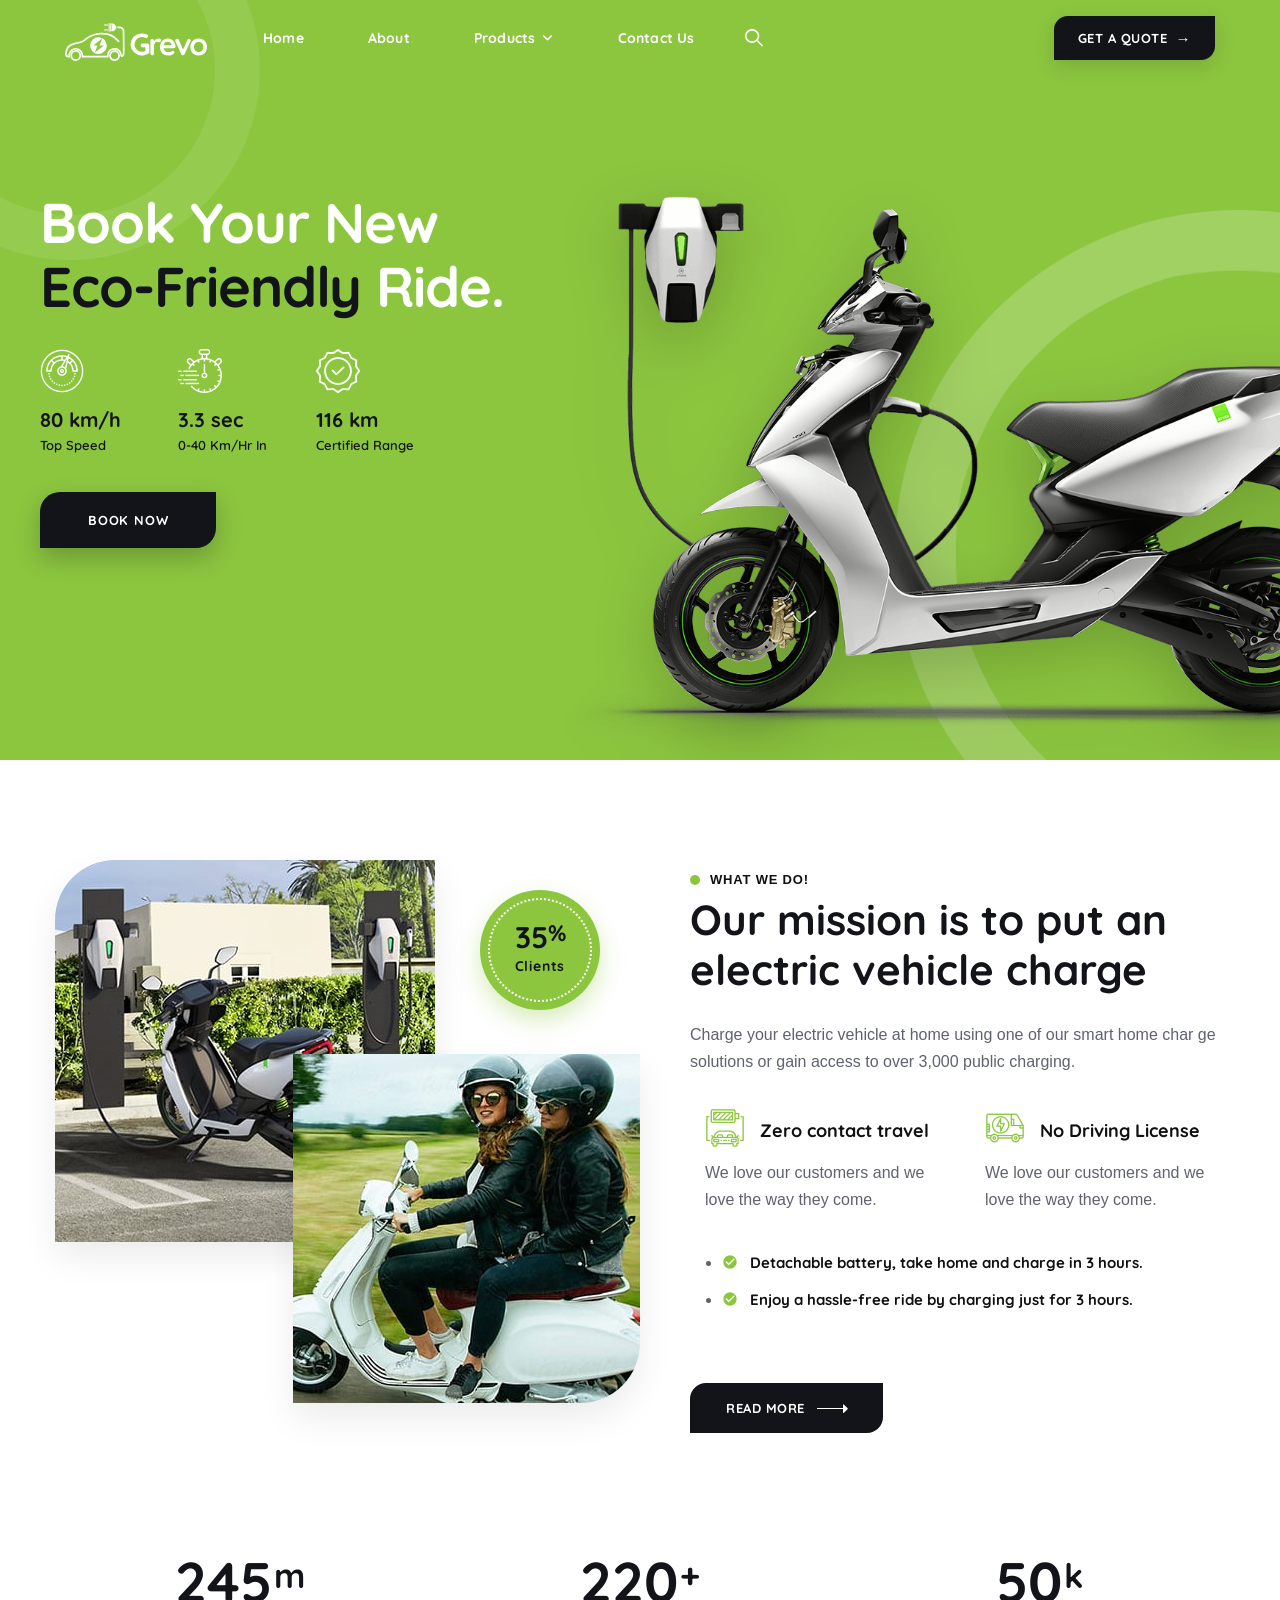
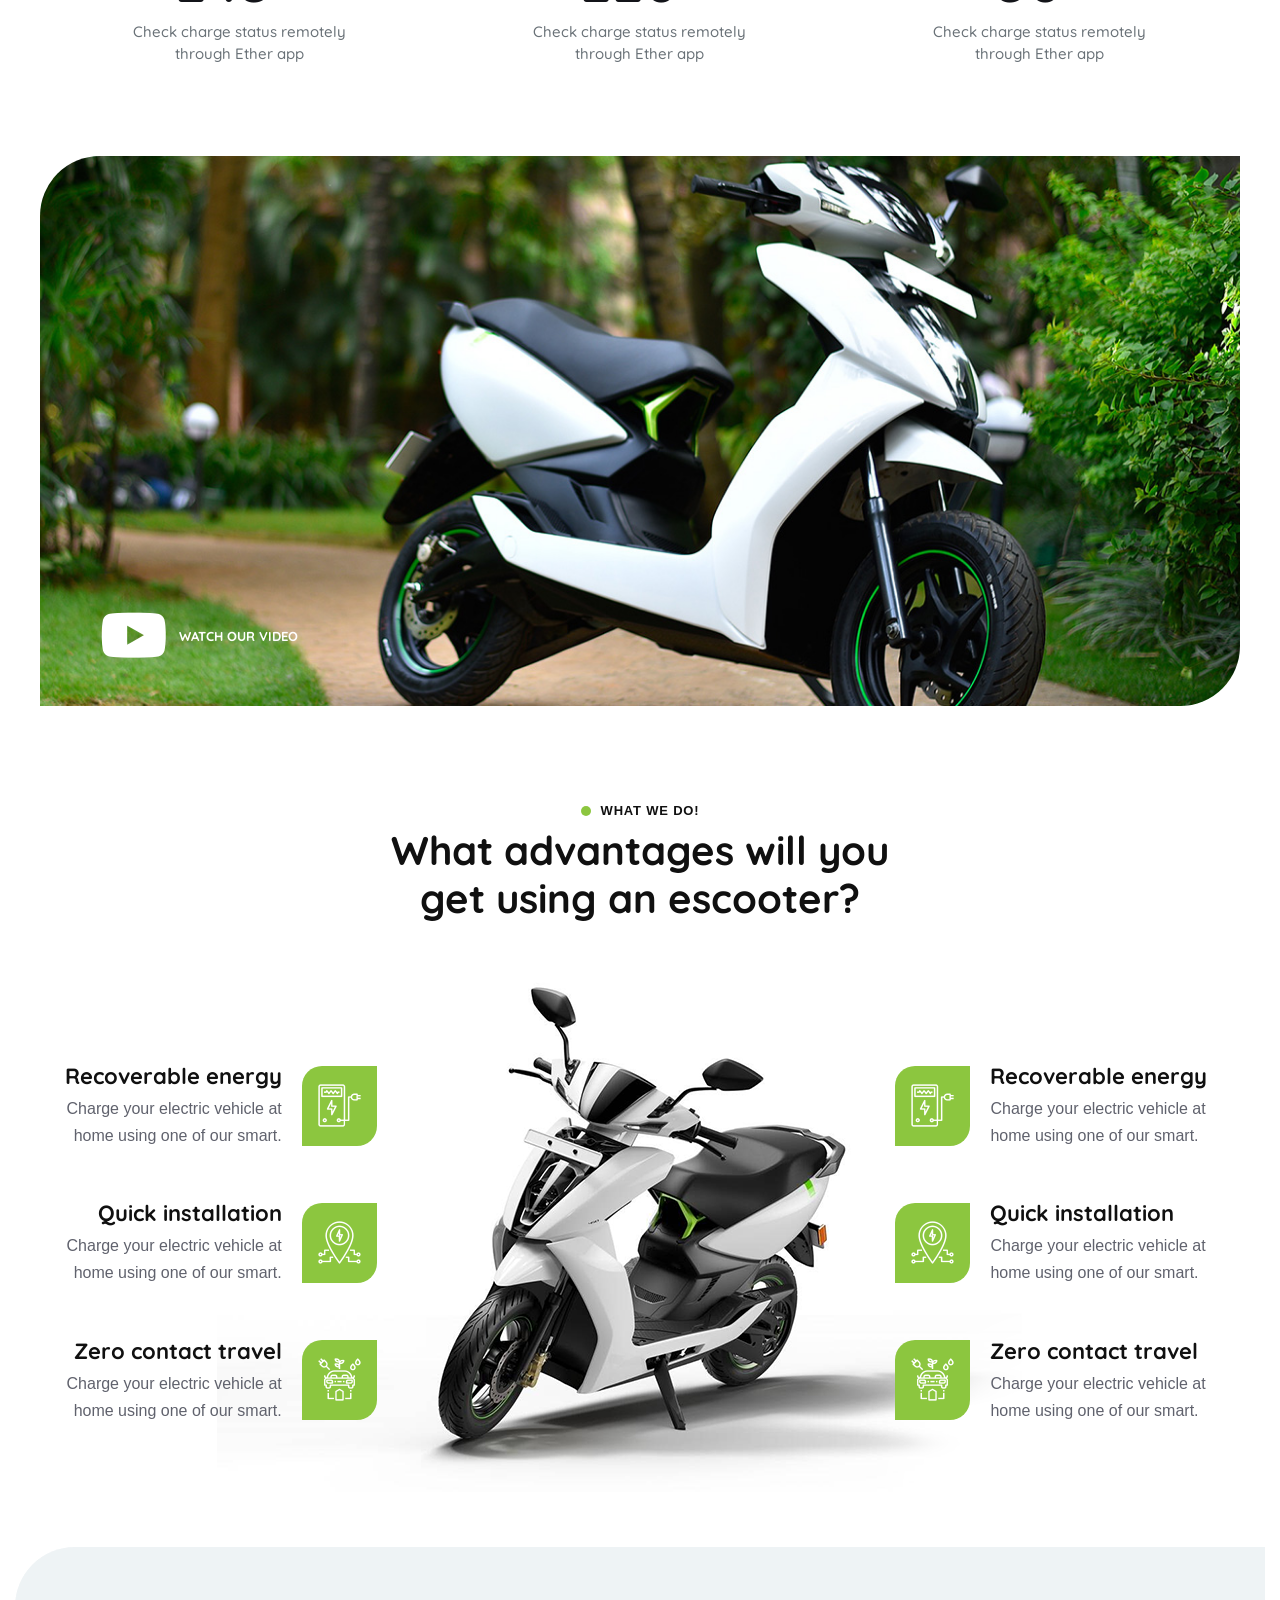
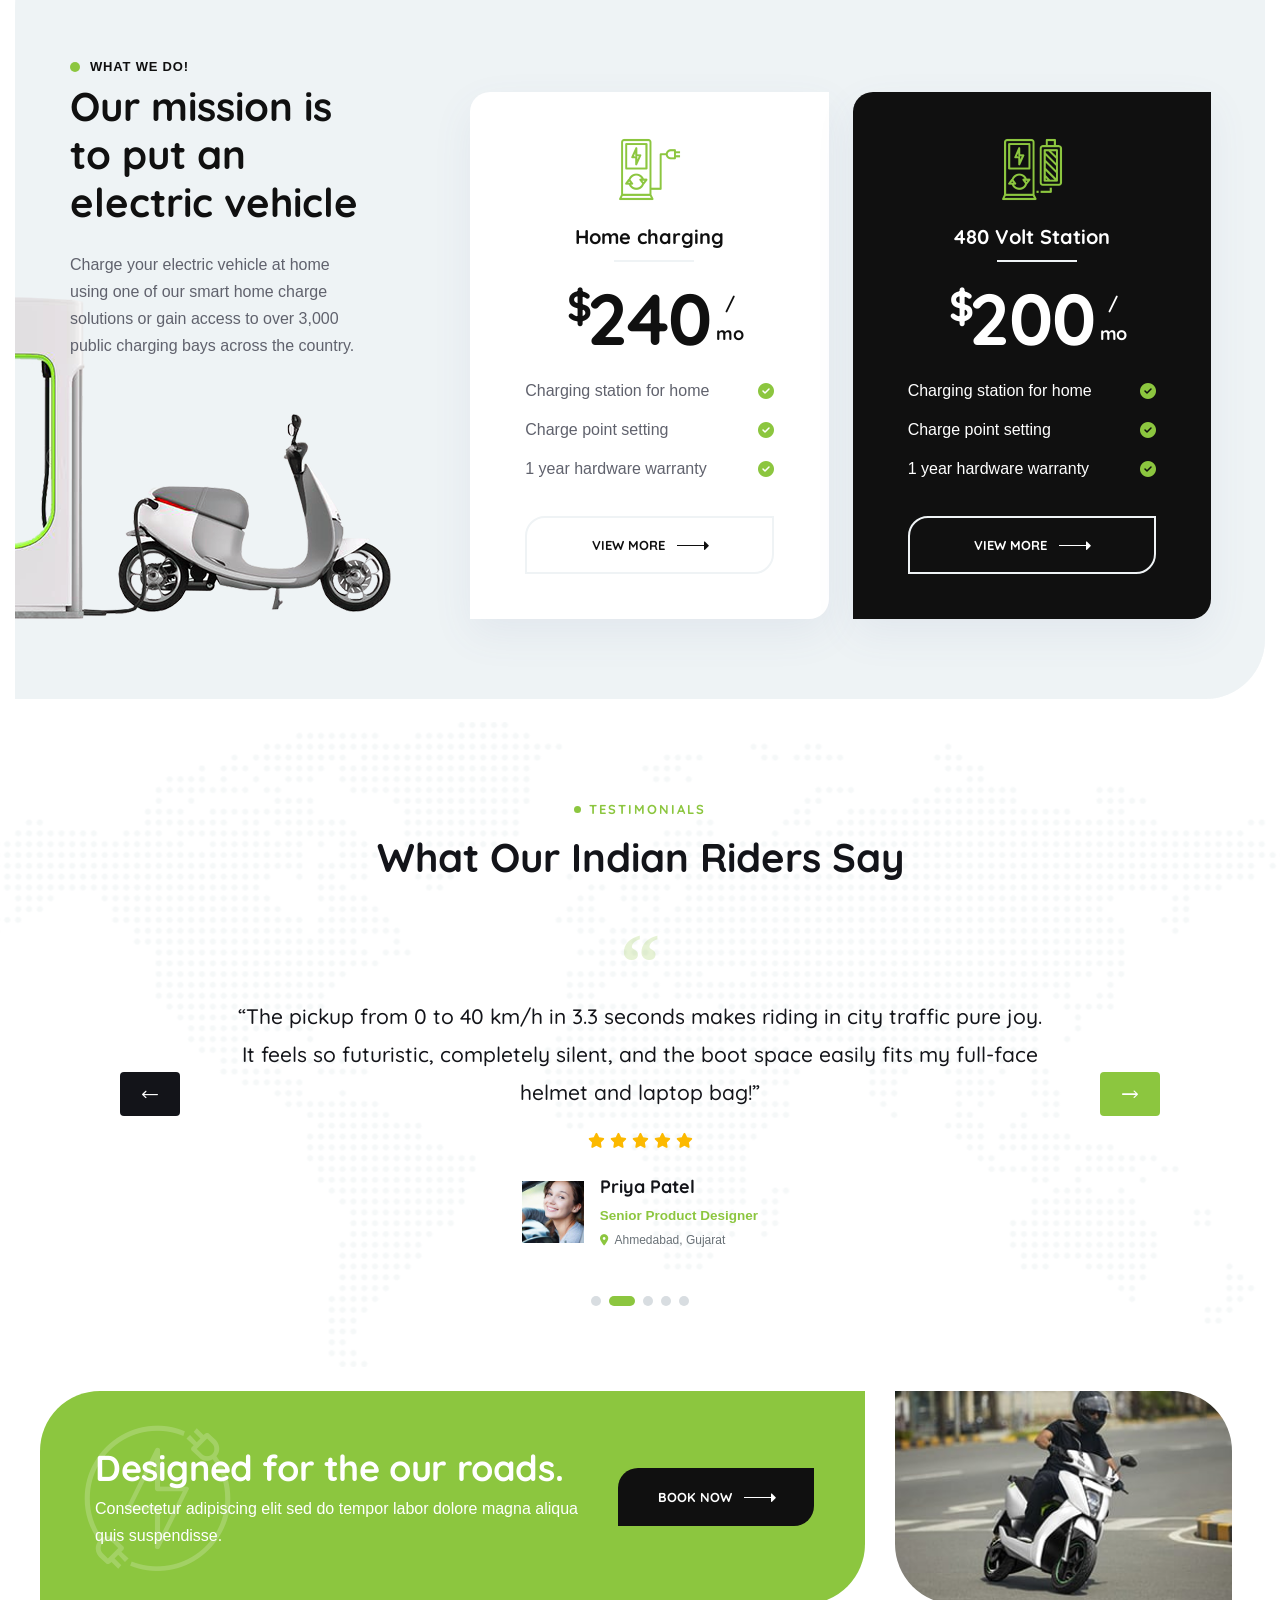
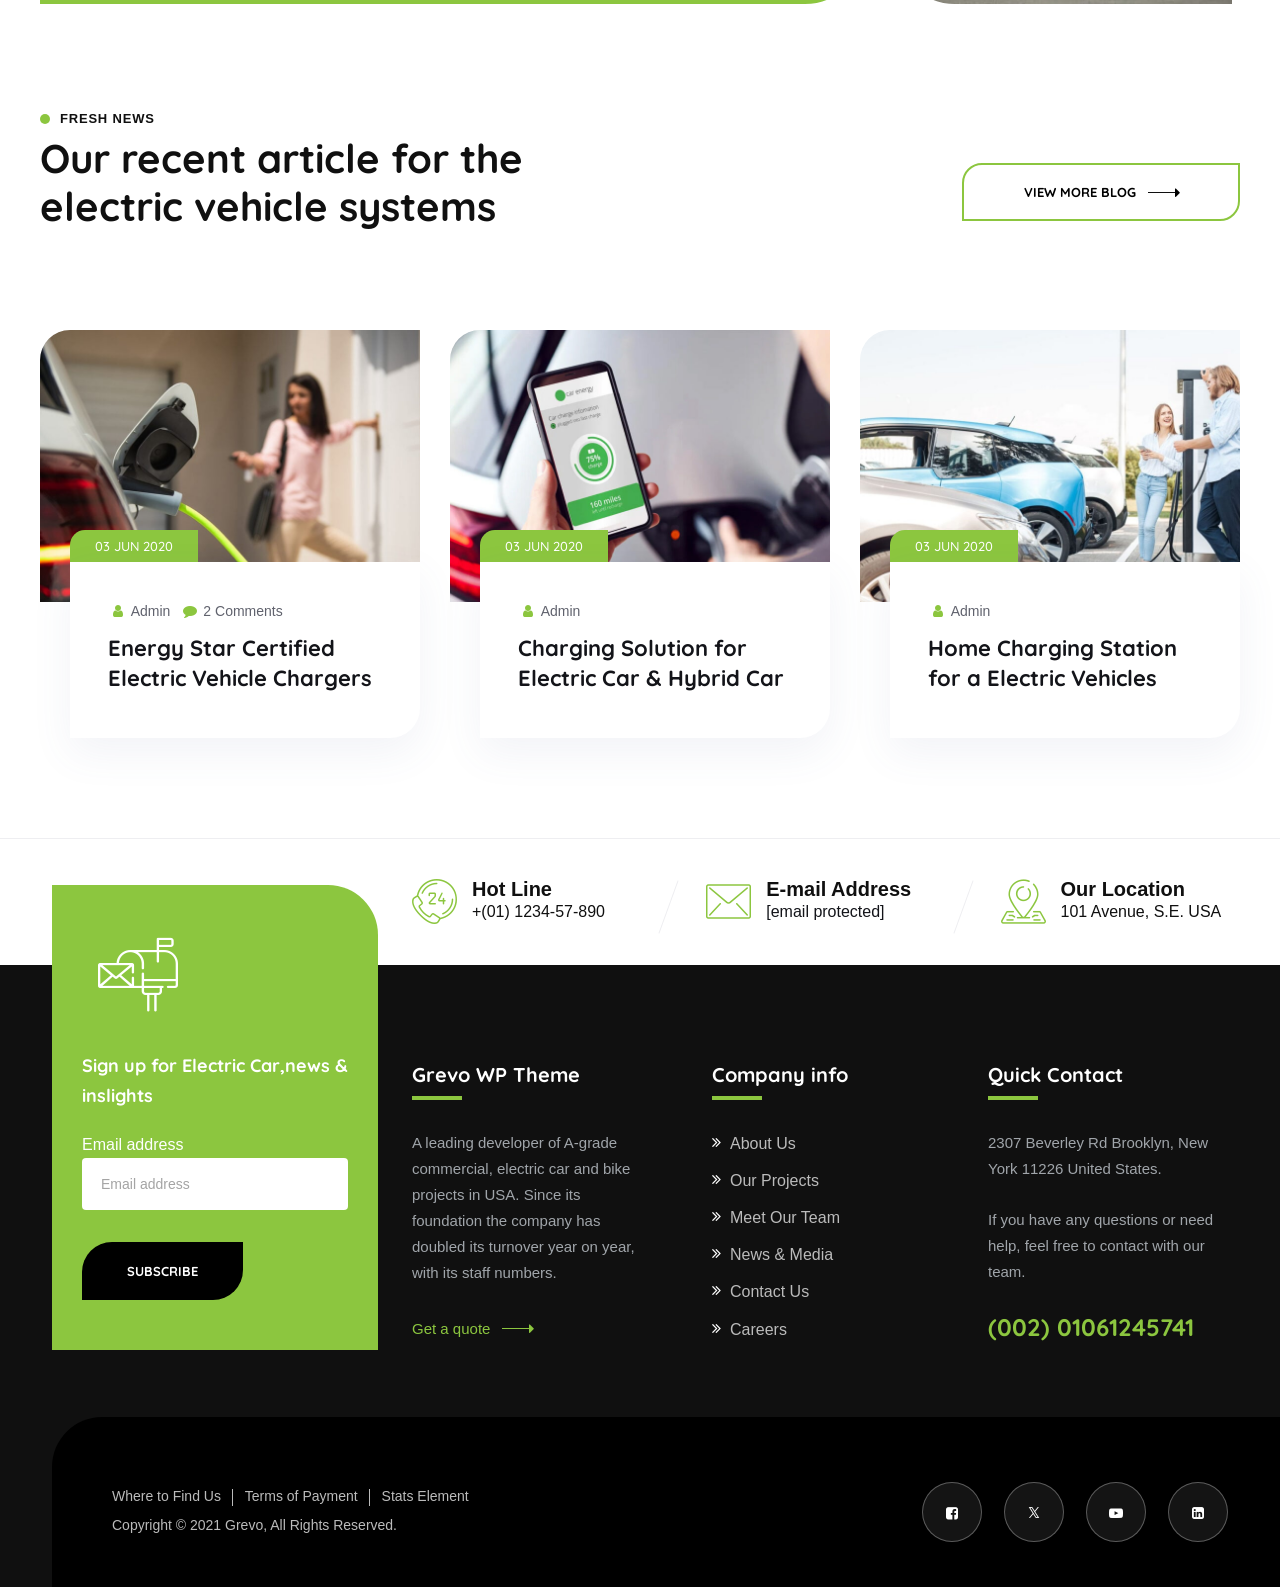
==== commit a6b6d767: "about section are done" ====
--- a/index.html
+++ b/index.html
@@ -288,7 +288,7 @@
 															data-e-type="widget"
 															data-settings="{&quot;_position&quot;:&quot;absolute&quot;}"
 															data-widget_type="thsn_fid_element.default">
-															<div class="elementor-widget-container">
+															<div class="elementor-widget-container about-section-count">
 																<div
 																	class="themesion-ele themesion-ele-fid themesion-ele-fid-style-4 ">
 																	<div class="thsn-fld-contents">
--- a/assets/css/theme.css
+++ b/assets/css/theme.css
@@ -13164,14 +13164,13 @@
 /*# sourceMappingURL=material-icons.min.css.map */
 @font-face {
     font-family: 'themesion-base-icons';
-    src: url('../font/themesion-base-icons.eot');
-    src: url('../font/themesion-base-icons.eot') format('embedded-opentype'),
+    src: url('[data-uri]') format('woff2'),
         url('../font/themesion-base-icons.woff2') format('woff2'),
         url('../font/themesion-base-icons.woff') format('woff'),
-        url('../font/themesion-base-icons.ttf') format('truetype'),
-        url('../font/themesion-base-icons.svg') format('svg');
+        url('../font/themesion-base-icons.ttf') format('truetype');
     font-weight: normal;
     font-style: normal;
+    font-display: swap;
 }
 
 /* Chrome hack: SVG is rendered more smooth in Windozze. 100% magic, uncomment if you need it. */
@@ -13819,15 +13818,7 @@
     content: '\f30c';
 }
 
-/* '' */
-
-@charset "UTF-8";
-
-/*!
- * Bootstrap  v5.3.3 (https://getbootstrap.com/)
- * Copyright 2011-2024 The Bootstrap Authors
- * Licensed under MIT (https://github.com/twbs/bootstrap/blob/main/LICENSE)
- */
+
 :root,
 [data-bs-theme=light] {
     --bs-blue: #0d6efd;
@@ -35103,7 +35094,7 @@
 }
 
 .thsn-footer-widget a.btn-arrow span:after {
-    top: 4px
+    top: 1px
 }
 
 .thsn-company-hostory .simple-text p {
@@ -38686,7 +38677,14 @@
 
 .elementor-element:where(:not(.e-con)):where(:not(.e-div-block-base)) .elementor-widget-container,
 .elementor-element:where(:not(.e-con)):where(:not(.e-div-block-base)):not(:has(.elementor-widget-container)) {
-    transition: background .3s, border .3s, border-radius .3s, box-shadow .3s, transform var(--e-transform-transition-duration, .4s)
+    transition: background .3s, border .3s, border-radius .3s, box-shadow .3s, transform var(--e-transform-transition-duration, .4s);
+
+
+}
+
+.about-section-count {
+    justify-content: flex-end;
+    display: flex;
 }
 
 .elementor-heading-title {
--- a/assets/css/home.css
+++ b/assets/css/home.css
@@ -1,756 +1,813 @@
 /* ==========================================================================
    4. HOME PAGE (Hero Banner, About, Video, Advantages, Pricing, Testimonials)
    ========================================================================== */
-.elementor-kit-5{--e-global-color-primary:#6EC1E4;--e-global-color-secondary:#54595F;--e-global-color-text:#7A7A7A;--e-global-color-accent:#61CE70;--e-global-typography-primary-font-family:"Roboto";--e-global-typography-primary-font-weight:600;--e-global-typography-secondary-font-family:"Roboto Slab";--e-global-typography-secondary-font-weight:400;--e-global-typography-text-font-family:"Roboto";--e-global-typography-text-font-weight:400;--e-global-typography-accent-font-family:"Roboto";--e-global-typography-accent-font-weight:500;}.elementor-section.elementor-section-boxed > .elementor-container{max-width:1200px;}.e-con{--container-max-width:1200px;}.elementor-widget:not(:last-child){margin-block-end:20px;}.elementor-element{--widgets-spacing:20px 20px;--widgets-spacing-row:20px;--widgets-spacing-column:20px;}{}h1.entry-title{display:var(--page-title-display);}@media(max-width:1200px){.elementor-section.elementor-section-boxed > .elementor-container{max-width:1024px;}.e-con{--container-max-width:1024px;}}@media(max-width:767px){.elementor-section.elementor-section-boxed > .elementor-container{max-width:767px;}.e-con{--container-max-width:767px;}}
+.elementor-kit-5 {
+  --e-global-color-primary: #6EC1E4;
+  --e-global-color-secondary: #54595F;
+  --e-global-color-text: #7A7A7A;
+  --e-global-color-accent: #61CE70;
+  --e-global-typography-primary-font-family: "Roboto";
+  --e-global-typography-primary-font-weight: 600;
+  --e-global-typography-secondary-font-family: "Roboto Slab";
+  --e-global-typography-secondary-font-weight: 400;
+  --e-global-typography-text-font-family: "Roboto";
+  --e-global-typography-text-font-weight: 400;
+  --e-global-typography-accent-font-family: "Roboto";
+  --e-global-typography-accent-font-weight: 500;
+}
+
+.elementor-section.elementor-section-boxed>.elementor-container {
+  max-width: 1200px;
+}
+
+.e-con {
+  --container-max-width: 1200px;
+}
+
+.elementor-widget:not(:last-child) {
+  margin-block-end: 20px;
+}
+
+.elementor-element {
+  --widgets-spacing: 20px 20px;
+  --widgets-spacing-row: 20px;
+  --widgets-spacing-column: 20px;
+}
+
+h1.entry-title {
+  display: var(--page-title-display);
+}
+
+@media(max-width:1200px) {
+  .elementor-section.elementor-section-boxed>.elementor-container {
+    max-width: 1024px;
+  }
+
+  .e-con {
+    --container-max-width: 1024px;
+  }
+}
+
+@media(max-width:767px) {
+  .elementor-section.elementor-section-boxed>.elementor-container {
+    max-width: 767px;
+  }
+
+  .e-con {
+    --container-max-width: 767px;
+  }
+}
+
 .elementor-17082 .elementor-element.elementor-element-4c4a70f {
-    padding: 240px 0px 90px 0px;
+  padding: 240px 0px 90px 0px;
 }
 
 .elementor-17082 .elementor-element.elementor-element-4c55233 {
-    width: auto;
-    max-width: auto;
-    top: 36px;
-    z-index: 4;
+  width: auto;
+  max-width: auto;
+  top: 36px;
+  z-index: 4;
 }
 
 body:not(.rtl) .elementor-17082 .elementor-element.elementor-element-4c55233 {
-    right: 40px !important;
+  right: 40px !important;
 }
 
 body.rtl .elementor-17082 .elementor-element.elementor-element-4c55233 {
-    left: 40px !important;
+  left: 40px !important;
 }
 
 .elementor-widget-image .widget-image-caption {
-    color: var(--e-global-color-text);
-    font-family: var(--e-global-typography-text-font-family), Sans-serif;
-    font-weight: var(--e-global-typography-text-font-weight);
+  color: var(--e-global-color-text);
+  font-family: var(--e-global-typography-text-font-family), Sans-serif;
+  font-weight: var(--e-global-typography-text-font-weight);
 }
 
 .elementor-17082 .elementor-element.elementor-element-8fd2228 {
-    width: auto;
-    max-width: auto;
-    text-align: start;
+  width: auto;
+  max-width: auto;
+  text-align: start;
 }
 
 .elementor-17082 .elementor-element.elementor-element-8fd2228 img {
-    border-radius: 50px 0px 0px 0px;
+  border-radius: 50px 0px 0px 0px;
 }
 
 .elementor-17082 .elementor-element.elementor-element-b9309b3>.elementor-widget-container {
-    margin: -188px 0px 0px 0px;
+  margin: -188px 0px 0px 0px;
 }
 
 .elementor-17082 .elementor-element.elementor-element-b9309b3 {
-    text-align: end;
+  text-align: end;
 }
 
 .elementor-17082 .elementor-element.elementor-element-b9309b3 img {
-    border-radius: 0px 0px 50px 0px;
+  border-radius: 0px 0px 50px 0px;
 }
 
 .elementor-17082 .elementor-element.elementor-element-347a190>.elementor-element-populated {
-    padding: 5px 0px 0px 80px;
+  padding: 5px 0px 0px 80px;
 }
 
 .elementor-17082 .elementor-element.elementor-element-6a4cda2 .thsn-heading-subheading {
-    text-align: left;
+  text-align: left;
 }
 
 .elementor-17082 .elementor-element.elementor-element-659b226 {
-    margin-top: -37px;
-    margin-bottom: 35px;
+  margin-top: -37px;
+  margin-bottom: 35px;
 }
 
 .elementor-17082 .elementor-element.elementor-element-3a2df0c>.elementor-element-populated {
-    padding: 0px 20px 0px 0px;
+  padding: 0px 20px 0px 0px;
 }
 
 .elementor-17082 .elementor-element.elementor-element-c16e427>.elementor-element-populated {
-    padding: 0px 0px 0px 20px;
+  padding: 0px 0px 0px 20px;
 }
 
 .elementor-widget-icon-list .elementor-icon-list-item:not(:last-child):after {
-    border-color: var(--e-global-color-text);
+  border-color: var(--e-global-color-text);
 }
 
 .elementor-widget-icon-list .elementor-icon-list-icon i {
-    color: var(--e-global-color-primary);
+  color: var(--e-global-color-primary);
 }
 
 .elementor-widget-icon-list .elementor-icon-list-icon svg {
-    fill: var(--e-global-color-primary);
+  fill: var(--e-global-color-primary);
 }
 
 .elementor-widget-icon-list .elementor-icon-list-item>.elementor-icon-list-text,
 .elementor-widget-icon-list .elementor-icon-list-item>a {
-    font-family: var(--e-global-typography-text-font-family), Sans-serif;
-    font-weight: var(--e-global-typography-text-font-weight);
+  font-family: var(--e-global-typography-text-font-family), Sans-serif;
+  font-weight: var(--e-global-typography-text-font-weight);
 }
 
 .elementor-widget-icon-list .elementor-icon-list-text {
-    color: var(--e-global-color-secondary);
+  color: var(--e-global-color-secondary);
 }
 
 .elementor-17082 .elementor-element.elementor-element-85cf5c9 .elementor-icon-list-items:not(.elementor-inline-items) .elementor-icon-list-item:not(:last-child) {
-    padding-block-end: calc(10px/2);
+  padding-block-end: calc(10px/2);
 }
 
 .elementor-17082 .elementor-element.elementor-element-85cf5c9 .elementor-icon-list-items:not(.elementor-inline-items) .elementor-icon-list-item:not(:first-child) {
-    margin-block-start: calc(10px/2);
+  margin-block-start: calc(10px/2);
 }
 
 .elementor-17082 .elementor-element.elementor-element-85cf5c9 .elementor-icon-list-items.elementor-inline-items .elementor-icon-list-item {
-    margin-inline: calc(10px/2);
+  margin-inline: calc(10px/2);
 }
 
 .elementor-17082 .elementor-element.elementor-element-85cf5c9 .elementor-icon-list-items.elementor-inline-items {
-    margin-inline: calc(-10px/2);
+  margin-inline: calc(-10px/2);
 }
 
 .elementor-17082 .elementor-element.elementor-element-85cf5c9 .elementor-icon-list-items.elementor-inline-items .elementor-icon-list-item:after {
-    inset-inline-end: calc(-10px/2);
+  inset-inline-end: calc(-10px/2);
 }
 
 .elementor-17082 .elementor-element.elementor-element-85cf5c9 .elementor-icon-list-icon i {
-    color: #8CC63F;
-    transition: color 0.3s;
+  color: #8CC63F;
+  transition: color 0.3s;
 }
 
 .elementor-17082 .elementor-element.elementor-element-85cf5c9 .elementor-icon-list-icon svg {
-    fill: #8CC63F;
-    transition: fill 0.3s;
+  fill: #8CC63F;
+  transition: fill 0.3s;
 }
 
 .elementor-17082 .elementor-element.elementor-element-85cf5c9 {
-    --e-icon-list-icon-size: 18px;
-    --icon-vertical-offset: 0px;
+  --e-icon-list-icon-size: 18px;
+  --icon-vertical-offset: 0px;
 }
 
 .elementor-17082 .elementor-element.elementor-element-85cf5c9 .elementor-icon-list-icon {
-    padding-inline-end: 8px;
+  padding-inline-end: 8px;
 }
 
 .elementor-17082 .elementor-element.elementor-element-85cf5c9 .elementor-icon-list-item>.elementor-icon-list-text,
 .elementor-17082 .elementor-element.elementor-element-85cf5c9 .elementor-icon-list-item>a {
-    font-family: "Quicksand", Sans-serif;
-    font-size: 15px;
-    font-weight: 700;
-    line-height: 24px;
+  font-family: "Quicksand", Sans-serif;
+  font-size: 15px;
+  font-weight: 700;
+  line-height: 24px;
 }
 
 .elementor-17082 .elementor-element.elementor-element-85cf5c9 .elementor-icon-list-text {
-    color: #101010;
-    transition: color 0.3s;
+  color: #101010;
+  transition: color 0.3s;
 }
 
 .elementor-widget-button .elementor-button {
-    background-color: var(--e-global-color-accent);
-    font-family: var(--e-global-typography-accent-font-family), Sans-serif;
-    font-weight: var(--e-global-typography-accent-font-weight);
+  background-color: var(--e-global-color-accent);
+  font-family: var(--e-global-typography-accent-font-family), Sans-serif;
+  font-weight: var(--e-global-typography-accent-font-weight);
 }
 
 .elementor-17082 .elementor-element.elementor-element-6a57a2e>.elementor-widget-container {
-    margin: 25px 0px 0px 0px;
+  margin: 25px 0px 0px 0px;
 }
 
 .elementor-17082 .elementor-element.elementor-element-a4f2710 {
-    padding: 0px 0px 60px 0px;
+  padding: 0px 0px 60px 0px;
 }
 
 .elementor-17082 .elementor-element.elementor-element-fcb3786>.elementor-element-populated {
-    padding: 0px 15px 0px 15px;
+  padding: 0px 15px 0px 15px;
 }
 
 .elementor-17082 .elementor-element.elementor-element-be5581c>.elementor-element-populated {
-    padding: 0px 15px 0px 15px;
+  padding: 0px 15px 0px 15px;
 }
 
 .elementor-17082 .elementor-element.elementor-element-9e677db>.elementor-element-populated {
-    padding: 0px 15px 0px 15px;
+  padding: 0px 15px 0px 15px;
 }
 
 .elementor-17082 .elementor-element.elementor-element-a6c0e59 .thsn-stretched-div.thsn-stretched-left {
-    margin: 0px -99px 0px -99px;
+  margin: 0px -99px 0px -99px;
 }
 
 .elementor-17082 .elementor-element.elementor-element-a6c0e59 .thsn-stretched-div.thsn-stretched-right {
-    margin: 0px 0px 0px 0px;
+  margin: 0px 0px 0px 0px;
 }
 
 .elementor-17082 .elementor-element.elementor-element-54e2a41:not(.elementor-motion-effects-element-type-background)>.elementor-widget-wrap,
 .elementor-17082 .elementor-element.elementor-element-54e2a41>.elementor-widget-wrap>.elementor-motion-effects-container>.elementor-motion-effects-layer {
-    background-image: url("../images/img-n-03.jpg");
-    background-position: center center;
-    background-repeat: no-repeat;
-    background-size: cover;
+  background-image: url("../images/img-n-03.jpg");
+  background-position: center center;
+  background-repeat: no-repeat;
+  background-size: cover;
 }
 
 .elementor-17082 .elementor-element.elementor-element-54e2a41>.elementor-element-populated,
 .elementor-17082 .elementor-element.elementor-element-54e2a41>.elementor-element-populated>.elementor-background-overlay,
 .elementor-17082 .elementor-element.elementor-element-54e2a41>.elementor-background-slideshow {
-    border-radius: 60px 0px 60px 0px;
+  border-radius: 60px 0px 60px 0px;
 }
 
 .elementor-17082 .elementor-element.elementor-element-54e2a41>.elementor-element-populated {
-    transition: background 0.3s, border 0.3s, border-radius 0.3s, box-shadow 0.3s;
-    padding: 550px 0px 0px 0px;
+  transition: background 0.3s, border 0.3s, border-radius 0.3s, box-shadow 0.3s;
+  padding: 550px 0px 0px 0px;
 }
 
 .elementor-17082 .elementor-element.elementor-element-54e2a41>.elementor-element-populated>.elementor-background-overlay {
-    transition: background 0.3s, border-radius 0.3s, opacity 0.3s;
+  transition: background 0.3s, border-radius 0.3s, opacity 0.3s;
 }
 
 .elementor-17082 .elementor-element.elementor-element-90ef269 {
-    width: auto;
-    max-width: auto;
-    bottom: 40px;
+  width: auto;
+  max-width: auto;
+  bottom: 40px;
 }
 
 body:not(.rtl) .elementor-17082 .elementor-element.elementor-element-90ef269 {
-    left: -42px;
+  left: -42px;
 }
 
 body.rtl .elementor-17082 .elementor-element.elementor-element-90ef269 {
-    right: -42px;
+  right: -42px;
 }
 
 .elementor-17082 .elementor-element.elementor-element-90ef269 .elementor-button-content-wrapper {
-    flex-direction: row;
+  flex-direction: row;
 }
 
 .elementor-17082 .elementor-element.elementor-element-c8cc833 {
-    --spacer-size: 50px;
+  --spacer-size: 50px;
 }
 
 .elementor-17082 .elementor-element.elementor-element-675feae {
-    padding: 90px 0px 55px 0px;
+  padding: 90px 0px 55px 0px;
 }
 
 .elementor-17082 .elementor-element.elementor-element-a27ecad>.elementor-element-populated {
-    padding: 0px 15px 0px 15px;
+  padding: 0px 15px 0px 15px;
 }
 
 .elementor-17082 .elementor-element.elementor-element-35dcb9e .thsn-heading-subheading {
-    text-align: center;
+  text-align: center;
 }
 
 .elementor-17082 .elementor-element.elementor-element-dced7e9 {
-    margin-top: 70px;
-    margin-bottom: 0px;
+  margin-top: 70px;
+  margin-bottom: 0px;
 }
 
 .elementor-17082 .elementor-element.elementor-element-7685573 {
-    z-index: 2;
+  z-index: 2;
 }
 
 .elementor-17082 .elementor-element.elementor-element-d655349>.elementor-widget-container {
-    margin: -80px -138px 0px -160px;
+  margin: -80px -138px 0px -160px;
 }
 
 .elementor-17082 .elementor-element.elementor-element-d655349 {
-    text-align: start;
+  text-align: start;
 }
 
 .elementor-17082 .elementor-element.elementor-element-97d49cf>.elementor-element-populated {
-    padding: 0px 0px 0px 0px;
+  padding: 0px 0px 0px 0px;
 }
 
 .elementor-17082 .elementor-element.elementor-element-97d49cf {
-    z-index: 2;
+  z-index: 2;
 }
 
 .elementor-17082 .elementor-element.elementor-element-a2d01d5 {
-    padding: 0px 253px 0px 252px;
+  padding: 0px 253px 0px 252px;
 }
 
 .elementor-17082 .elementor-element.elementor-element-78f56dc>.elementor-element-populated {
-    padding: 0px 0px 0px 0px;
+  padding: 0px 0px 0px 0px;
 }
 
 .elementor-17082 .elementor-element.elementor-element-9de8848 {
-    overflow: hidden;
-    padding: 95px 100px 80px 100px;
+  overflow: hidden;
+  padding: 95px 100px 80px 100px;
 }
 
 .elementor-17082 .elementor-element.elementor-element-9de8848,
 .elementor-17082 .elementor-element.elementor-element-9de8848>.elementor-background-overlay {
-    border-radius: 60px 0px 60px 0px;
+  border-radius: 60px 0px 60px 0px;
 }
 
 .elementor-17082 .elementor-element.elementor-element-848d6cc>.elementor-element-populated {
-    padding: 10px 15px 0px 15px;
+  padding: 10px 15px 0px 15px;
 }
 
 .elementor-17082 .elementor-element.elementor-element-4ee690a .thsn-heading-subheading {
-    text-align: left;
+  text-align: left;
 }
 
 .elementor-17082 .elementor-element.elementor-element-83331a9>.elementor-widget-container {
-    margin: -125px -160px 0px -300px;
+  margin: -0px -0px 0px -100px !important;
 }
 
 body:not(.rtl) .elementor-17082 .elementor-element.elementor-element-83331a9 {
-    right: 0px;
+  right: 0px;
 }
 
 body.rtl .elementor-17082 .elementor-element.elementor-element-83331a9 {
-    left: 0px;
+  left: 0px;
 }
 
 .elementor-17082 .elementor-element.elementor-element-83331a9 {
-    top: 332px;
-    z-index: 0;
+  top: 332px;
+  z-index: 0;
 }
 
 .elementor-17082 .elementor-element.elementor-element-3ad505e>.elementor-element-populated {
-    padding: 0px 10px 0px 90px;
+  padding: 0px 10px 0px 90px;
 }
 
 .elementor-17082 .elementor-element.elementor-element-63a929b .thsn-heading-subheading {
-    text-align: left;
+  text-align: left;
 }
 
 .elementor-17082 .elementor-element.elementor-element-27d2c89:not(.elementor-motion-effects-element-type-background),
 .elementor-17082 .elementor-element.elementor-element-27d2c89>.elementor-motion-effects-container>.elementor-motion-effects-layer {
-    background-image: url("../images/pattern.png");
-    background-position: center center;
-    background-repeat: no-repeat;
+  background-image: url("../images/pattern.png");
+  background-position: center center;
+  background-repeat: no-repeat;
 }
 
 .elementor-17082 .elementor-element.elementor-element-27d2c89 {
-    transition: background 0.3s, border 0.3s, border-radius 0.3s, box-shadow 0.3s;
-    padding: 100px 0px 65px 0px;
+  transition: background 0.3s, border 0.3s, border-radius 0.3s, box-shadow 0.3s;
+  padding: 100px 0px 65px 0px;
 }
 
 .elementor-17082 .elementor-element.elementor-element-27d2c89>.elementor-background-overlay {
-    transition: background 0.3s, border-radius 0.3s, opacity 0.3s;
+  transition: background 0.3s, border-radius 0.3s, opacity 0.3s;
 }
 
 .elementor-17082 .elementor-element.elementor-element-8938c17>.elementor-element-populated {
-    padding: 0px 15px 0px 15px;
+  padding: 0px 15px 0px 15px;
 }
 
 .elementor-17082 .elementor-element.elementor-element-d911126 .thsn-ele-header-area {
-    text-align: center;
+  text-align: center;
 }
 
 .elementor-17082 .elementor-element.elementor-element-e4fdac2 .thsn-ele-header-area {
-    text-align: left;
+  text-align: left;
 }
 
 .elementor-17082 .elementor-element.elementor-element-e4fdac2>.elementor-widget-container {
-    margin: 60px 0px 0px 0px;
+  margin: 60px 0px 0px 0px;
 }
 
 .elementor-17082 .elementor-element.elementor-element-22c7b4f>.elementor-element-populated,
 .elementor-17082 .elementor-element.elementor-element-22c7b4f>.elementor-element-populated>.elementor-background-overlay,
 .elementor-17082 .elementor-element.elementor-element-22c7b4f>.elementor-background-slideshow {
-    border-radius: 60px 0px 60px 0px;
+  border-radius: 60px 0px 60px 0px;
 }
 
 .elementor-17082 .elementor-element.elementor-element-22c7b4f>.elementor-element-populated {
-    margin: 0px 15px 0px 0px;
-    --e-column-margin-right: 15px;
-    --e-column-margin-left: 0px;
-    padding: 15px 45px 15px 40px;
+  margin: 0px 15px 0px 0px;
+  --e-column-margin-right: 15px;
+  --e-column-margin-left: 0px;
+  padding: 15px 45px 15px 40px;
 }
 
 .elementor-17082 .elementor-element.elementor-element-4af87d4>.elementor-container>.elementor-column>.elementor-widget-wrap {
-    align-content: center;
-    align-items: center;
+  align-content: center;
+  align-items: center;
 }
 
 .elementor-17082 .elementor-element.elementor-element-abb51b8>.elementor-element-populated {
-    padding: 0px 15px 0px 0px;
+  padding: 0px 15px 0px 0px;
 }
 
 .elementor-17082 .elementor-element.elementor-element-6d54c29:not(.elementor-motion-effects-element-type-background)>.elementor-widget-wrap,
 .elementor-17082 .elementor-element.elementor-element-6d54c29>.elementor-widget-wrap>.elementor-motion-effects-container>.elementor-motion-effects-layer {
-    background-image: url("../images/img-n-06.jpg");
-    background-position: center center;
-    background-repeat: no-repeat;
-    background-size: cover;
+  background-image: url("../images/img-n-06.jpg");
+  background-position: center center;
+  background-repeat: no-repeat;
+  background-size: cover;
 }
 
 .elementor-17082 .elementor-element.elementor-element-6d54c29>.elementor-element-populated,
 .elementor-17082 .elementor-element.elementor-element-6d54c29>.elementor-element-populated>.elementor-background-overlay,
 .elementor-17082 .elementor-element.elementor-element-6d54c29>.elementor-background-slideshow {
-    border-radius: 0px 60px 0px 60px;
+  border-radius: 0px 60px 0px 60px;
 }
 
 .elementor-17082 .elementor-element.elementor-element-6d54c29>.elementor-element-populated {
-    transition: background 0.3s, border 0.3s, border-radius 0.3s, box-shadow 0.3s;
-    margin: 0px 0px 0px 15px;
+  transition: background 0.3s, border 0.3s, border-radius 0.3s, box-shadow 0.3s;
+  margin: 0px 0px 0px 15px;
+  --e-column-margin-right: 0px;
+  --e-column-margin-left: 15px;
+  padding: 0px 0px 0px 0px;
+}
+
+.elementor-17082 .elementor-element.elementor-element-6d54c29>.elementor-element-populated>.elementor-background-overlay {
+  transition: background 0.3s, border-radius 0.3s, opacity 0.3s;
+}
+
+.elementor-17082 .elementor-element.elementor-element-5ab4535 {
+  --spacer-size: 50px;
+}
+
+.elementor-17082 .elementor-element.elementor-element-a1edd50 {
+  padding: 100px 0px 70px 0px;
+}
+
+.elementor-17082 .elementor-element.elementor-element-ef4569d>.elementor-container>.elementor-column>.elementor-widget-wrap {
+  align-content: center;
+  align-items: center;
+}
+
+.elementor-17082 .elementor-element.elementor-element-5303357 .thsn-heading-subheading {
+  text-align: left;
+}
+
+.elementor-17082 .elementor-element.elementor-element-caa9aa5 .thsn-ele-header-area {
+  text-align: left;
+}
+
+@media(min-width:768px) {
+  .elementor-17082 .elementor-element.elementor-element-7685573 {
+    width: 27.5%;
+  }
+
+  .elementor-17082 .elementor-element.elementor-element-3e1ec2e {
+    width: 44.332%;
+  }
+
+  .elementor-17082 .elementor-element.elementor-element-97d49cf {
+    width: 27.5%;
+  }
+
+  .elementor-17082 .elementor-element.elementor-element-848d6cc {
+    width: 27.8%;
+  }
+
+  .elementor-17082 .elementor-element.elementor-element-3ad505e {
+    width: 71.865%;
+  }
+
+  .elementor-17082 .elementor-element.elementor-element-22c7b4f {
+    width: 70%;
+  }
+
+  .elementor-17082 .elementor-element.elementor-element-abb51b8 {
+    width: 72.238%;
+  }
+
+  .elementor-17082 .elementor-element.elementor-element-bc8ddbf {
+    width: 27%;
+  }
+
+  .elementor-17082 .elementor-element.elementor-element-6d54c29 {
+    width: 29.304%;
+  }
+}
+
+@media(max-width:1200px) {
+  .elementor-17082 .elementor-element.elementor-element-4c4a70f {
+    padding: 120px 0px 80px 0px;
+  }
+
+  .elementor-17082 .elementor-element.elementor-element-ff8d8d4>.elementor-element-populated {
+    padding: 0px 0px 0px 30px;
+  }
+
+  .elementor-17082 .elementor-element.elementor-element-b9309b3>.elementor-widget-container {
+    margin: 0px 0px 0px 0px;
+  }
+
+  .elementor-17082 .elementor-element.elementor-element-347a190>.elementor-element-populated {
+    padding: 0px 30px 0px 30px;
+  }
+
+  .elementor-17082 .elementor-element.elementor-element-c16e427>.elementor-element-populated {
+    margin: 20px 0px 0px 0px;
     --e-column-margin-right: 0px;
+    --e-column-margin-left: 0px;
+    padding: 0px 0px 0px 0px;
+  }
+
+  .elementor-17082 .elementor-element.elementor-element-a4f2710 {
+    padding: 0px 30px 50px 30px;
+  }
+
+  .elementor-17082 .elementor-element.elementor-element-fcb3786>.elementor-element-populated {
+    padding: 0px 10px 0px 0px;
+  }
+
+  .elementor-17082 .elementor-element.elementor-element-be5581c>.elementor-element-populated {
+    padding: 0px 5px 0px 5px;
+  }
+
+  .elementor-17082 .elementor-element.elementor-element-9e677db>.elementor-element-populated {
+    padding: 0px 0px 0px 10px;
+  }
+
+  .elementor-17082 .elementor-element.elementor-element-54e2a41>.elementor-element-populated {
+    margin: 0px 30px 0px 30px;
+    --e-column-margin-right: 30px;
+    --e-column-margin-left: 30px;
+  }
+
+  body:not(.rtl) .elementor-17082 .elementor-element.elementor-element-90ef269 {
+    left: 60px;
+  }
+
+  body.rtl .elementor-17082 .elementor-element.elementor-element-90ef269 {
+    right: 60px;
+  }
+
+  .elementor-17082 .elementor-element.elementor-element-675feae {
+    padding: 70px 0px 45px 0px;
+  }
+
+  .elementor-17082 .elementor-element.elementor-element-a27ecad>.elementor-element-populated {
+    padding: 0px 30px 0px 30px;
+  }
+
+  .elementor-17082 .elementor-element.elementor-element-dced7e9 {
+    margin-top: 0px;
+    margin-bottom: 0px;
+  }
+
+  .elementor-17082 .elementor-element.elementor-element-7685573>.elementor-element-populated {
+    padding: 0px 15px 0px 0px;
+  }
+
+  .elementor-17082 .elementor-element.elementor-element-d655349>.elementor-widget-container {
+    margin: 0px -150px 0px -150px;
+  }
+
+  .elementor-17082 .elementor-element.elementor-element-97d49cf>.elementor-element-populated {
+    padding: 0px 15px 0px 0px;
+  }
+
+  .elementor-17082 .elementor-element.elementor-element-a2d01d5 {
+    padding: 0px 0px 0px 0px;
+  }
+
+  .elementor-17082 .elementor-element.elementor-element-9de8848 {
+    padding: 80px 30px 80px 30px;
+    z-index: 4;
+  }
+
+  .elementor-17082 .elementor-element.elementor-element-848d6cc>.elementor-element-populated {
+    padding: 0px 0px 0px 0px;
+  }
+
+  .elementor-17082 .elementor-element.elementor-element-83331a9>.elementor-widget-container {
+    margin: 0px 0px 0px 0px;
+  }
+
+  body:not(.rtl) .elementor-17082 .elementor-element.elementor-element-83331a9 {
+    right: -460px;
+  }
+
+  body.rtl .elementor-17082 .elementor-element.elementor-element-83331a9 {
+    left: -460px;
+  }
+
+  .elementor-17082 .elementor-element.elementor-element-83331a9 {
+    top: -60px;
+    z-index: 0;
+  }
+
+  .elementor-17082 .elementor-element.elementor-element-3ad505e>.elementor-element-populated {
+    padding: 0px 0px 0px 0px;
+  }
+
+  .elementor-17082 .elementor-element.elementor-element-27d2c89 {
+    padding: 70px 0px 60px 0px;
+  }
+
+  .elementor-17082 .elementor-element.elementor-element-8938c17>.elementor-element-populated {
+    padding: 0px 30px 0px 30px;
+  }
+
+  .elementor-17082 .elementor-element.elementor-element-e4fdac2>.elementor-widget-container {
+    margin: 30px 0px 0px 0px;
+  }
+
+  .elementor-17082 .elementor-element.elementor-element-22c7b4f>.elementor-element-populated {
+    margin: 0px 15px 0px 30px;
+    --e-column-margin-right: 15px;
+    --e-column-margin-left: 30px;
+    padding: 15px 15px 15px 15px;
+  }
+
+  .elementor-17082 .elementor-element.elementor-element-6d54c29>.elementor-element-populated {
+    margin: 0px 30px 0px 15px;
+    --e-column-margin-right: 30px;
     --e-column-margin-left: 15px;
+  }
+
+  .elementor-17082 .elementor-element.elementor-element-a1edd50 {
+    padding: 70px 0px 50px 0px;
+  }
+
+  .elementor-17082 .elementor-element.elementor-element-a5dd1ef>.elementor-element-populated {
+    padding: 0px 30px 0px 30px;
+  }
+}
+
+@media(max-width:767px) {
+  .elementor-17082 .elementor-element.elementor-element-4c4a70f {
+    padding: 60px 0px 60px 0px;
+  }
+
+  .elementor-17082 .elementor-element.elementor-element-ff8d8d4>.elementor-element-populated {
+    padding: 0px 30px 0px 30px;
+  }
+
+  .elementor-17082 .elementor-element.elementor-element-347a190>.elementor-element-populated {
+    margin: 50px 0px 0px 0px;
+    --e-column-margin-right: 0px;
+    --e-column-margin-left: 0px;
+  }
+
+  .elementor-17082 .elementor-element.elementor-element-3a2df0c>.elementor-element-populated {
     padding: 0px 0px 0px 0px;
-}
-
-.elementor-17082 .elementor-element.elementor-element-6d54c29>.elementor-element-populated>.elementor-background-overlay {
-    transition: background 0.3s, border-radius 0.3s, opacity 0.3s;
-}
-
-.elementor-17082 .elementor-element.elementor-element-5ab4535 {
-    --spacer-size: 50px;
-}
-
-.elementor-17082 .elementor-element.elementor-element-a1edd50 {
-    padding: 100px 0px 70px 0px;
-}
-
-.elementor-17082 .elementor-element.elementor-element-ef4569d>.elementor-container>.elementor-column>.elementor-widget-wrap {
-    align-content: center;
-    align-items: center;
-}
-
-.elementor-17082 .elementor-element.elementor-element-5303357 .thsn-heading-subheading {
-    text-align: left;
-}
-
-.elementor-17082 .elementor-element.elementor-element-caa9aa5 .thsn-ele-header-area {
-    text-align: left;
-}
-
-@media(min-width:768px) {
-    .elementor-17082 .elementor-element.elementor-element-7685573 {
-        width: 27.5%;
-    }
-
-    .elementor-17082 .elementor-element.elementor-element-3e1ec2e {
-        width: 44.332%;
-    }
-
-    .elementor-17082 .elementor-element.elementor-element-97d49cf {
-        width: 27.5%;
-    }
-
-    .elementor-17082 .elementor-element.elementor-element-848d6cc {
-        width: 27.8%;
-    }
-
-    .elementor-17082 .elementor-element.elementor-element-3ad505e {
-        width: 71.865%;
-    }
-
-    .elementor-17082 .elementor-element.elementor-element-22c7b4f {
-        width: 70%;
-    }
-
-    .elementor-17082 .elementor-element.elementor-element-abb51b8 {
-        width: 72.238%;
-    }
-
-    .elementor-17082 .elementor-element.elementor-element-bc8ddbf {
-        width: 27%;
-    }
-
-    .elementor-17082 .elementor-element.elementor-element-6d54c29 {
-        width: 29.304%;
-    }
-}
-
-@media(max-width:1200px) {
-    .elementor-17082 .elementor-element.elementor-element-4c4a70f {
-        padding: 120px 0px 80px 0px;
-    }
-
-    .elementor-17082 .elementor-element.elementor-element-ff8d8d4>.elementor-element-populated {
-        padding: 0px 0px 0px 30px;
-    }
-
-    .elementor-17082 .elementor-element.elementor-element-b9309b3>.elementor-widget-container {
-        margin: 0px 0px 0px 0px;
-    }
-
-    .elementor-17082 .elementor-element.elementor-element-347a190>.elementor-element-populated {
-        padding: 0px 30px 0px 30px;
-    }
-
-    .elementor-17082 .elementor-element.elementor-element-c16e427>.elementor-element-populated {
-        margin: 20px 0px 0px 0px;
-        --e-column-margin-right: 0px;
-        --e-column-margin-left: 0px;
-        padding: 0px 0px 0px 0px;
-    }
-
-    .elementor-17082 .elementor-element.elementor-element-a4f2710 {
-        padding: 0px 30px 50px 30px;
-    }
-
-    .elementor-17082 .elementor-element.elementor-element-fcb3786>.elementor-element-populated {
-        padding: 0px 10px 0px 0px;
-    }
-
-    .elementor-17082 .elementor-element.elementor-element-be5581c>.elementor-element-populated {
-        padding: 0px 5px 0px 5px;
-    }
-
-    .elementor-17082 .elementor-element.elementor-element-9e677db>.elementor-element-populated {
-        padding: 0px 0px 0px 10px;
-    }
-
-    .elementor-17082 .elementor-element.elementor-element-54e2a41>.elementor-element-populated {
-        margin: 0px 30px 0px 30px;
-        --e-column-margin-right: 30px;
-        --e-column-margin-left: 30px;
-    }
-
-    body:not(.rtl) .elementor-17082 .elementor-element.elementor-element-90ef269 {
-        left: 60px;
-    }
-
-    body.rtl .elementor-17082 .elementor-element.elementor-element-90ef269 {
-        right: 60px;
-    }
-
-    .elementor-17082 .elementor-element.elementor-element-675feae {
-        padding: 70px 0px 45px 0px;
-    }
-
-    .elementor-17082 .elementor-element.elementor-element-a27ecad>.elementor-element-populated {
-        padding: 0px 30px 0px 30px;
-    }
-
-    .elementor-17082 .elementor-element.elementor-element-dced7e9 {
-        margin-top: 0px;
-        margin-bottom: 0px;
-    }
-
-    .elementor-17082 .elementor-element.elementor-element-7685573>.elementor-element-populated {
-        padding: 0px 15px 0px 0px;
-    }
-
-    .elementor-17082 .elementor-element.elementor-element-d655349>.elementor-widget-container {
-        margin: 0px -150px 0px -150px;
-    }
-
-    .elementor-17082 .elementor-element.elementor-element-97d49cf>.elementor-element-populated {
-        padding: 0px 15px 0px 0px;
-    }
-
-    .elementor-17082 .elementor-element.elementor-element-a2d01d5 {
-        padding: 0px 0px 0px 0px;
-    }
-
-    .elementor-17082 .elementor-element.elementor-element-9de8848 {
-        padding: 80px 30px 80px 30px;
-        z-index: 4;
-    }
-
-    .elementor-17082 .elementor-element.elementor-element-848d6cc>.elementor-element-populated {
-        padding: 0px 0px 0px 0px;
-    }
-
-    .elementor-17082 .elementor-element.elementor-element-83331a9>.elementor-widget-container {
-        margin: 0px 0px 0px 0px;
-    }
-
-    body:not(.rtl) .elementor-17082 .elementor-element.elementor-element-83331a9 {
-        right: -460px;
-    }
-
-    body.rtl .elementor-17082 .elementor-element.elementor-element-83331a9 {
-        left: -460px;
-    }
-
-    .elementor-17082 .elementor-element.elementor-element-83331a9 {
-        top: -60px;
-        z-index: 0;
-    }
-
-    .elementor-17082 .elementor-element.elementor-element-3ad505e>.elementor-element-populated {
-        padding: 0px 0px 0px 0px;
-    }
-
-    .elementor-17082 .elementor-element.elementor-element-27d2c89 {
-        padding: 70px 0px 60px 0px;
-    }
-
-    .elementor-17082 .elementor-element.elementor-element-8938c17>.elementor-element-populated {
-        padding: 0px 30px 0px 30px;
-    }
-
-    .elementor-17082 .elementor-element.elementor-element-e4fdac2>.elementor-widget-container {
-        margin: 30px 0px 0px 0px;
-    }
-
-    .elementor-17082 .elementor-element.elementor-element-22c7b4f>.elementor-element-populated {
-        margin: 0px 15px 0px 30px;
-        --e-column-margin-right: 15px;
-        --e-column-margin-left: 30px;
-        padding: 15px 15px 15px 15px;
-    }
-
-    .elementor-17082 .elementor-element.elementor-element-6d54c29>.elementor-element-populated {
-        margin: 0px 30px 0px 15px;
-        --e-column-margin-right: 30px;
-        --e-column-margin-left: 15px;
-    }
-
-    .elementor-17082 .elementor-element.elementor-element-a1edd50 {
-        padding: 70px 0px 50px 0px;
-    }
-
-    .elementor-17082 .elementor-element.elementor-element-a5dd1ef>.elementor-element-populated {
-        padding: 0px 30px 0px 30px;
-    }
-}
-
-@media(max-width:767px) {
-    .elementor-17082 .elementor-element.elementor-element-4c4a70f {
-        padding: 60px 0px 60px 0px;
-    }
-
-    .elementor-17082 .elementor-element.elementor-element-ff8d8d4>.elementor-element-populated {
-        padding: 0px 30px 0px 30px;
-    }
-
-    .elementor-17082 .elementor-element.elementor-element-347a190>.elementor-element-populated {
-        margin: 50px 0px 0px 0px;
-        --e-column-margin-right: 0px;
-        --e-column-margin-left: 0px;
-    }
-
-    .elementor-17082 .elementor-element.elementor-element-3a2df0c>.elementor-element-populated {
-        padding: 0px 0px 0px 0px;
-    }
-
-    .elementor-17082 .elementor-element.elementor-element-c16e427>.elementor-element-populated {
-        margin: 30px 0px 0px 0px;
-        --e-column-margin-right: 0px;
-        --e-column-margin-left: 0px;
-        padding: 0px 0px 0px 0px;
-    }
-
-    .elementor-17082 .elementor-element.elementor-element-a4f2710 {
-        padding: 0px 0px 30px 0px;
-    }
-
-    .elementor-17082 .elementor-element.elementor-element-fcb3786>.elementor-element-populated {
-        padding: 0px 30px 0px 30px;
-    }
-
-    .elementor-17082 .elementor-element.elementor-element-be5581c>.elementor-element-populated {
-        padding: 0px 30px 0px 30px;
-    }
-
-    .elementor-17082 .elementor-element.elementor-element-9e677db>.elementor-element-populated {
-        padding: 0px 30px 0px 30px;
-    }
-
-    body:not(.rtl) .elementor-17082 .elementor-element.elementor-element-90ef269 {
-        left: 30px;
-    }
-
-    body.rtl .elementor-17082 .elementor-element.elementor-element-90ef269 {
-        right: 30px;
-    }
-
-    .elementor-17082 .elementor-element.elementor-element-90ef269 {
-        bottom: 55px;
-    }
-
-    .elementor-17082 .elementor-element.elementor-element-675feae {
-        padding: 50px 0px 35px 0px;
-    }
-
-    .elementor-17082 .elementor-element.elementor-element-7685573>.elementor-element-populated {
-        padding: 0px 0px 0px 0px;
-    }
-
-    .elementor-17082 .elementor-element.elementor-element-d655349>.elementor-widget-container {
-        margin: 0px 0px 0px 0px;
-    }
-
-    .elementor-17082 .elementor-element.elementor-element-d655349 img {
-        width: 100%;
-    }
-
-    .elementor-17082 .elementor-element.elementor-element-97d49cf>.elementor-element-populated {
-        margin: 40px 0px 0px 0px;
-        --e-column-margin-right: 0px;
-        --e-column-margin-left: 0px;
-        padding: 0px 0px 0px 0px;
-    }
-
-    .elementor-17082 .elementor-element.elementor-element-9de8848 {
-        padding: 50px 30px 60px 30px;
-    }
-
-    .elementor-17082 .elementor-element.elementor-element-83331a9 img {
-        width: 100%;
-    }
-
-    .elementor-17082 .elementor-element.elementor-element-27d2c89 {
-        padding: 50px 0px 50px 0px;
-    }
-
-    .elementor-17082 .elementor-element.elementor-element-e4fdac2>.elementor-widget-container {
-        margin: 30px 0px 0px 0px;
-    }
-
-    .elementor-17082 .elementor-element.elementor-element-22c7b4f>.elementor-element-populated {
-        margin: 0px 30px 0px 30px;
-        --e-column-margin-right: 30px;
-        --e-column-margin-left: 30px;
-        padding: 20px 15px 40px 15px;
-    }
-
-    .elementor-17082 .elementor-element.elementor-element-6d54c29>.elementor-element-populated {
-        margin: 30px 30px 0px 30px;
-        --e-column-margin-right: 30px;
-        --e-column-margin-left: 30px;
-        padding: 100px 0px 100px 0px;
-    }
-
-    .elementor-17082 .elementor-element.elementor-element-a1edd50 {
-        padding: 50px 0px 30px 0px;
-    }
-
-    .elementor-17082 .elementor-element.elementor-element-ef4569d {
-        margin-top: 0px;
-        margin-bottom: 30px;
-    }
+  }
+
+  .elementor-17082 .elementor-element.elementor-element-c16e427>.elementor-element-populated {
+    margin: 30px 0px 0px 0px;
+    --e-column-margin-right: 0px;
+    --e-column-margin-left: 0px;
+    padding: 0px 0px 0px 0px;
+  }
+
+  .elementor-17082 .elementor-element.elementor-element-a4f2710 {
+    padding: 0px 0px 30px 0px;
+  }
+
+  .elementor-17082 .elementor-element.elementor-element-fcb3786>.elementor-element-populated {
+    padding: 0px 30px 0px 30px;
+  }
+
+  .elementor-17082 .elementor-element.elementor-element-be5581c>.elementor-element-populated {
+    padding: 0px 30px 0px 30px;
+  }
+
+  .elementor-17082 .elementor-element.elementor-element-9e677db>.elementor-element-populated {
+    padding: 0px 30px 0px 30px;
+  }
+
+  body:not(.rtl) .elementor-17082 .elementor-element.elementor-element-90ef269 {
+    left: 30px;
+  }
+
+  body.rtl .elementor-17082 .elementor-element.elementor-element-90ef269 {
+    right: 30px;
+  }
+
+  .elementor-17082 .elementor-element.elementor-element-90ef269 {
+    bottom: 55px;
+  }
+
+  .elementor-17082 .elementor-element.elementor-element-675feae {
+    padding: 50px 0px 35px 0px;
+  }
+
+  .elementor-17082 .elementor-element.elementor-element-7685573>.elementor-element-populated {
+    padding: 0px 0px 0px 0px;
+  }
+
+  .elementor-17082 .elementor-element.elementor-element-d655349>.elementor-widget-container {
+    margin: 0px 0px 0px 0px;
+  }
+
+  .elementor-17082 .elementor-element.elementor-element-d655349 img {
+    width: 100%;
+  }
+
+  .elementor-17082 .elementor-element.elementor-element-97d49cf>.elementor-element-populated {
+    margin: 40px 0px 0px 0px;
+    --e-column-margin-right: 0px;
+    --e-column-margin-left: 0px;
+    padding: 0px 0px 0px 0px;
+  }
+
+  .elementor-17082 .elementor-element.elementor-element-9de8848 {
+    padding: 50px 30px 60px 30px;
+  }
+
+  .elementor-17082 .elementor-element.elementor-element-83331a9 img {
+    width: 100%;
+  }
+
+  .elementor-17082 .elementor-element.elementor-element-27d2c89 {
+    padding: 50px 0px 50px 0px;
+  }
+
+  .elementor-17082 .elementor-element.elementor-element-e4fdac2>.elementor-widget-container {
+    margin: 30px 0px 0px 0px;
+  }
+
+  .elementor-17082 .elementor-element.elementor-element-22c7b4f>.elementor-element-populated {
+    margin: 0px 30px 0px 30px;
+    --e-column-margin-right: 30px;
+    --e-column-margin-left: 30px;
+    padding: 20px 15px 40px 15px;
+  }
+
+  .elementor-17082 .elementor-element.elementor-element-6d54c29>.elementor-element-populated {
+    margin: 30px 30px 0px 30px;
+    --e-column-margin-right: 30px;
+    --e-column-margin-left: 30px;
+    padding: 100px 0px 100px 0px;
+  }
+
+  .elementor-17082 .elementor-element.elementor-element-a1edd50 {
+    padding: 50px 0px 30px 0px;
+  }
+
+  .elementor-17082 .elementor-element.elementor-element-ef4569d {
+    margin-top: 0px;
+    margin-bottom: 30px;
+  }
 }
 
 @media(max-width:1200px) and (min-width:768px) {
-    .elementor-17082 .elementor-element.elementor-element-3a2df0c {
-        width: 100%;
-    }
-
-    .elementor-17082 .elementor-element.elementor-element-c16e427 {
-        width: 100%;
-    }
-
-    .elementor-17082 .elementor-element.elementor-element-7685573 {
-        width: 50%;
-    }
-
-    .elementor-17082 .elementor-element.elementor-element-3e1ec2e {
-        width: 50%;
-    }
-
-    .elementor-17082 .elementor-element.elementor-element-97d49cf {
-        width: 50%;
-    }
-
-    .elementor-17082 .elementor-element.elementor-element-848d6cc {
-        width: 50%;
-    }
-
-    .elementor-17082 .elementor-element.elementor-element-3ad505e {
-        width: 100%;
-    }
-
-    .elementor-17082 .elementor-element.elementor-element-abb51b8 {
-        width: 58%;
-    }
-
-    .elementor-17082 .elementor-element.elementor-element-bc8ddbf {
-        width: 42%;
-    }
-}
+  .elementor-17082 .elementor-element.elementor-element-3a2df0c {
+    width: 100%;
+  }
+
+  .elementor-17082 .elementor-element.elementor-element-c16e427 {
+    width: 100%;
+  }
+
+  .elementor-17082 .elementor-element.elementor-element-7685573 {
+    width: 50%;
+  }
+
+  .elementor-17082 .elementor-element.elementor-element-3e1ec2e {
+    width: 50%;
+  }
+
+  .elementor-17082 .elementor-element.elementor-element-97d49cf {
+    width: 50%;
+  }
+
+  .elementor-17082 .elementor-element.elementor-element-848d6cc {
+    width: 50%;
+  }
+
+  .elementor-17082 .elementor-element.elementor-element-3ad505e {
+    width: 100%;
+  }
+
+  .elementor-17082 .elementor-element.elementor-element-abb51b8 {
+    width: 58%;
+  }
+
+  .elementor-17082 .elementor-element.elementor-element-bc8ddbf {
+    width: 42%;
+  }
+}
+
 /*!
               - C S S -
         VERSION 1.0.0 - DATE: 2023-01-06
@@ -763,17 +820,1121 @@
 LICENSE:
 Copyright (c) 2023, ThemePunch. All rights reserved.
 This work is subject to the terms at https://www.themepunch.com/links/slider_revolution_wordpress_regular_license (Regular / Extended)
-*/.rs-p-wp-fix{display:none!important;margin:0!important;height:0!important}body{--sr-7-css-loaded:1}.wp-block-themepunch-revslider{position:relative}.wp-block-themepunch-revslider.revslider{margin:0}canvas.sr7-pbar{z-index:500;position:absolute;pointer-events:none}sr7-module{display:block;position:relative;overflow-x:visible;-webkit-tap-highlight-color:transparent}sr7-adjuster{position:relative;display:block;width:100%}sr7-content{position:absolute;top:0;height:100%;contain:size layout style;z-index:1;overflow-x:visible}sr7-carousel{position:absolute;top:0;left:0;width:100%;height:100%;overflow:hidden;z-index:1}sr7-slide{position:absolute;width:100%;height:100%;contain:strict;top:0;left:0;z-index:1;visibility:hidden;pointer-events:none}.sr7-overflow-force sr7-slide,sr7-carousel sr7-slide{contain:layout style}sr7-module-bg{top:0;z-index:0;position:absolute}sr7-3dwrap{pointer-events:none;position:absolute;top:0;left:0;width:100%;height:100%;z-index:2}sr7-overlay{display:block;width:100%;height:100%;top:0;left:0;position:absolute;z-index:3;background-repeat:repeat}sr7-btn,sr7-col,sr7-content .sr7-layer,sr7-grp,sr7-img,sr7-layer,sr7-linebrk,sr7-row,sr7-shp,sr7-svg,sr7-txt,sr7-zone{user-select:none;visibility:hidden;display:none;box-sizing:border-box;backface-visibility:hidden}sr7-col-bg.sr7-img-col-bg{position:absolute;top:0;left:0;width:100%;height:100%;z-index:-1;pointer-events:none}.sr7-layer[data-subtype=slidebg],sr7bg{pointer-events:none}sr7-content .sr7-layer.sr7-withclip,sr7-content .sr7-layer.sr7-withclip .sr7-layer{backface-visibility:visible}sr7-grp.sr7-clear:after{content:"";clear:both;display:block;height:0}sr7-zone{pointer-events:none}sr7-row.sr7-layer.sr7-galign{box-sizing:border-box}.sr7-layer[data-type=svg]>svg,sr7-layer[data-type=svg]>svg{width:100%;height:100%}sr7-row-con{table-layout:fixed;font-size:0;display:block}sr7-module .sr7-layer,sr7-module sr7-layer{-webkit-font-smoothing:antialiased!important;-webkit-tap-highlight-color:transparent;-moz-osx-font-smoothing:grayscale;font-display:swap}sr7-slide.sr7-staticslide-low{z-index:0!important}sr7-slide.sr7-staticslide-high{z-index:105!important}@-moz-document url-prefix(){sr7-slide.sr7-staticslide{transform:scale(1)}}sr7-slide a{transition:none}sr7-module.sr7-top-fixed{width:100%;height:auto!important;backface-visibility:hidden}sr7-module.sr7-top-fixed sr7-adjuster{height:auto!important}sr7-module.sr7-top-fixed sr7-content,sr7-module.sr7-top-fixed sr7-content .sr7-layer:not(.sr7-ignore-pe) *{pointer-events:none}sr7-prl{top:50%;left:50%;z-index:10000;position:absolute}sr7-prl.off{display:none!important}sr7-prl.sr7-fade-in{animation:tp-fade-in 1s linear}.sr-force-hidden{display:none!important}@keyframes tp-rotateplane{0%{transform:perspective(120px) rotateX(0) rotateY(0)}50%{transform:perspective(120px) rotateX(-180.1deg) rotateY(0)}100%{transform:perspective(120px) rotateX(-180deg) rotateY(-179.9deg)}}@keyframes tp-fade-in{0%{opacity:0}20%{opacity:0}100%{opacity:100}}@keyframes tp-rotate{100%{transform:rotate(360deg)}}sr7-fonttest{width:auto;display:inline-block;white-space:nowrap;font-size:12px;color:#000}sr7-fonttest-wrap{position:absolute;contain:strict;top:-1500px;left:-1500px;width:1500px;height:1000px;pointer-events:none;opacity:0}.fn-wrap{display:flex;position:fixed;width:100px;height:50px;z-index:100;background-color:rgba(66,66,66,.2);justify-content:space-around;align-items:center;bottom:0;left:50%;transform:translateX(-50%)}.fn-left,.fn-right{display:flex;width:40px;height:40px;justify-content:center;align-items:center;background-color:gray;color:#fff;font-weight:700;font-size:20px;cursor:pointer}.sr7-layer .materical-icons,sr7-module .material-icons,sr7-txt .material-icons{font-size:inherit;vertical-align:top;line-height:inherit}#sr-announcer{position:absolute!important;width:1px;height:1px;margin:-1px;padding:0;overflow:hidden;clip:rect(0,0,0,0);white-space:nowrap;border:0}
-.themesion-ele-fid-style-2{text-align:center;padding:0 50px;margin-bottom:30px}.themesion-ele-fid-style-2 .thsn-fid-inner{font-size:55px;line-height:65px;margin-bottom:5px}.themesion-ele-fid-style-2 .thsn-fid-title{font-size:15px;line-height:24px}.themesion-ele-fid-style-2 .thsn-fid-title span{font-weight:600}.themesion-ele-fid-style-2 sup{font-size:90%;top:-2px}.themesion-ele-fid-style-2 .thsn-sbox-icon-wrapper{display:none}@media (max-width:1200px){.themesion-ele-fid-style-2{padding:0 38px}}
-.themesion-ele-fid-style-4{position:relative;padding:10px;height:120px;width:120px;text-align:center;border-radius:50%;background-color:var(--thsn-grevo-global-color)}.themesion-ele-fid-style-4 .thsn-fld-contents{width:100%;height:100%;padding:22px 15px;border-radius:50%;border:2px dotted #fff}.themesion-ele-fid-style-4 .thsn-fid-inner{font-size:30px;line-height:30px;margin-bottom:0}.themesion-ele-fid-style-4 .thsn-fid-title{font-size:16px;line-height:26px;letter-spacing:0.8px;color:var(--thsn-grevo-blackish-color)}.themesion-ele-fid-style-4 .thsn-sbox-icon-wrapper{display:none}.themesion-ele-fid-style-4 sup{top:-.3em}
-.thsn-ihbox-style-3 .thsn-ihbox-box{position:relative;padding:40px 0;overflow:hidden}.thsn-ihbox-style-3 .thsn-ihbox-svg-wrapper,.thsn-ihbox-style-3 .thsn-ihbox-icon-wrapper{position:absolute;top:15px;left:0;font-size:155px;line-height:155px;color:rgba(var(--thsn-grevo-blackish-color-rgb),0.1)}.thsn-ihbox-style-3 .thsn-ihbox-svg-wrapper svg,.thsn-ihbox-style-3 .thsn-ihbox-icon-wrapper svg{width:155px;height:155px;fill:rgba(var(--thsn-grevo-blackish-color-rgb),0.1)}.thsn-ihbox-style-3 .thsn-element-title{font-size:36px;line-height:44px;margin-bottom:5px;letter-spacing:-0.4px}.thsn-elementor-bg-color-blackish .thsn-ihbox-style-3 .thsn-ihbox-icon-wrapper,.thsn-elementor-bg-color-secondary .thsn-ihbox-style-3 .thsn-ihbox-icon-wrapper{color:rgba(255,255,255,.10)}.thsn-elementor-bg-color-blackish .thsn-ihbox-style-3 .thsn-ihbox-icon-wrapper svg,.thsn-elementor-bg-color-secondary .thsn-ihbox-style-3 .thsn-ihbox-icon-wrapper svg,.thsn-elementor-bg-color-blackish .thsn-ihbox-style-3 .thsn-ihbox-svg-wrapper svg,.thsn-elementor-bg-color-secondary .thsn-ihbox-style-3 .thsn-ihbox-svg-wrapper svg{fill:rgba(255,255,255,.10)}.thsn-elementor-bg-color-globalcolor .thsn-ihbox-style-3 .thsn-ihbox-icon-wrapper,.thsn-elementor-bg-color-gradient .thsn-ihbox-style-3 .thsn-ihbox-icon-wrapper{color:rgba(255,255,255,.20)}.thsn-elementor-bg-color-globalcolor .thsn-ihbox-style-3 .thsn-ihbox-icon-wrapper svg,.thsn-elementor-bg-color-gradient .thsn-ihbox-style-3 .thsn-ihbox-icon-wrapper svg,.thsn-elementor-bg-color-globalcolor .thsn-ihbox-style-3 .thsn-ihbox-svg-wrapper svg,.thsn-elementor-bg-color-gradient .thsn-ihbox-style-3 .thsn-ihbox-svg-wrapper svg{fill:rgba(255,255,255,.20)}.thsn-ihbox-style-3 .thsn-ihbox-contents{padding:0 15px}
-.thsn-ihbox-style-4 .thsn-ihbox-contents{padding-top:5px}.thsn-ihbox-style-4 .thsn-ihbox-svg,.thsn-ihbox-style-4 .thsn-ihbox-icon{padding-right:15px}.thsn-ihbox-style-4 .thsn-element-title{font-size:18px;line-height:28px;margin-bottom:0}.thsn-ihbox-style-4 .thsn-ihbox-icon-wrapper{font-size:40px;line-height:40px;color:var(--thsn-grevo-global-color)}.thsn-ihbox-style-4 .thsn-ihbox-icon-wrapper svg,.thsn-ihbox-style-4 .thsn-ihbox-svg-wrapper svg{width:40px;height:40px;fill:var(--thsn-grevo-global-color)}.thsn-elementor-bg-color-globalcolor .thsn-ihbox-style-4 .thsn-ihbox-icon-wrapper,.thsn-elementor-bg-color-gradient .thsn-ihbox-style-4 .thsn-ihbox-icon-wrapper{color:var(--thsn-grevo-blackish-color)}.thsn-elementor-bg-color-globalcolor .thsn-ihbox-style-4 .thsn-ihbox-icon-wrapper svg,.thsn-elementor-bg-color-gradient .thsn-ihbox-style-4 .thsn-ihbox-icon-wrapper svg,.thsn-elementor-bg-color-globalcolor .thsn-ihbox-style-4 .thsn-ihbox-svg-wrapper svg,.thsn-elementor-bg-color-gradient .thsn-ihbox-style-4 .thsn-ihbox-svg-wrapper svg{fill:var(--thsn-grevo-blackish-color)}
-.thsn-ihbox-style-5{position:relative;margin-bottom:30px}.thsn-ihbox-style-5 .thsn-ihbox-contents{text-align:right;padding-right:20px}.thsn-ihbox-style-5 .thsn-ihbox-svg-wrapper,.thsn-ihbox-style-5 .thsn-ihbox-icon-wrapper{width:75px;height:80px;font-size:45px;line-height:80px;text-align:center;border-radius:20px 0;color:#fff;background-color:var(--thsn-grevo-global-color);-webkit-transition:all 0.6s ease 0s;-o-transition:all 0.6s ease 0s;transition:all 0.6s ease 0s}.thsn-ihbox-style-5 .thsn-ihbox-svg-wrapper svg,.thsn-ihbox-style-5 .thsn-ihbox-icon-wrapper svg{width:45px;height:45px;fill:#fff;-webkit-transition:all 0.6s ease 0s;-o-transition:all 0.6s ease 0s;transition:all 0.6s ease 0s}.thsn-elementor-bg-color-globalcolor .thsn-ihbox-style-5 .thsn-ihbox-icon-wrapper,.thsn-elementor-bg-color-gradient .thsn-ihbox-style-5 .thsn-ihbox-icon-wrapper,.thsn-elementor-bg-color-globalcolor .thsn-ihbox-style-5 .thsn-ihbox-svg-wrapper,.thsn-elementor-bg-color-gradient .thsn-ihbox-style-5 .thsn-ihbox-svg-wrapper{background-color:var(--thsn-grevo-blackish-color)}.thsn-ihbox-style-5 .thsn-element-title{font-size:22px;line-height:28px;margin-bottom:5px}.thsn-ihbox-style-5:hover .thsn-ihbox-icon-wrapper,.thsn-ihbox-style-5:hover .thsn-ihbox-svg-wrapper{border-radius:0 20px 0 0;background-color:var(--thsn-grevo-blackish-color)}.thsn-elementor-bg-color-blackish .thsn-ihbox-style-5:hover .thsn-ihbox-icon-wrapper,.thsn-elementor-bg-color-secondary .thsn-ihbox-style-5:hover .thsn-ihbox-icon-wrapper,.thsn-elementor-bg-color-globalcolor .thsn-ihbox-style-5:hover .thsn-ihbox-icon-wrapper,.thsn-elementor-bg-color-gradient .thsn-ihbox-style-5:hover .thsn-ihbox-icon-wrapper,.thsn-elementor-bg-color-blackish .thsn-ihbox-style-5:hover .thsn-ihbox-svg-wrapper,.thsn-elementor-bg-color-secondary .thsn-ihbox-style-5:hover .thsn-ihbox-svg-wrapper,.thsn-elementor-bg-color-globalcolor .thsn-ihbox-style-5:hover .thsn-ihbox-svg-wrapper,.thsn-elementor-bg-color-gradient .thsn-ihbox-style-5:hover .thsn-ihbox-svg-wrapper{background-color:#fff}.thsn-elementor-bg-color-blackish .thsn-ihbox-style-5:hover .thsn-ihbox-icon-wrapper,.thsn-elementor-bg-color-secondary .thsn-ihbox-style-5:hover .thsn-ihbox-icon-wrapper,.thsn-elementor-bg-color-globalcolor .thsn-ihbox-style-5:hover .thsn-ihbox-icon-wrapper,.thsn-elementor-bg-color-gradient .thsn-ihbox-style-5:hover .thsn-ihbox-icon-wrapper{color:var(--thsn-grevo-blackish-color)}.thsn-elementor-bg-color-blackish .thsn-ihbox-style-5:hover .thsn-ihbox-icon-wrapper svg,.thsn-elementor-bg-color-secondary .thsn-ihbox-style-5:hover .thsn-ihbox-icon-wrapper svg,.thsn-elementor-bg-color-globalcolor .thsn-ihbox-style-5:hover .thsn-ihbox-icon-wrapper svg,.thsn-elementor-bg-color-gradient .thsn-ihbox-style-5:hover .thsn-ihbox-icon-wrapper svg,.thsn-elementor-bg-color-blackish .thsn-ihbox-style-5:hover .thsn-ihbox-svg-wrapper svg,.thsn-elementor-bg-color-secondary .thsn-ihbox-style-5:hover .thsn-ihbox-svg-wrapper svg,.thsn-elementor-bg-color-globalcolor .thsn-ihbox-style-5:hover .thsn-ihbox-svg-wrapper svg,.thsn-elementor-bg-color-gradient .thsn-ihbox-style-5:hover .thsn-ihbox-svg-wrapper svg{fill:var(--thsn-grevo-blackish-color)}@media (max-width:767px){.thsn-ihbox-style-5 .thsn-ihbox-box{flex-direction:inherit!important}.thsn-ihbox-style-5 .thsn-ihbox-contents{text-align:left;padding-left:20px}}
-.thsn-ihbox-style-6{position:relative;margin-bottom:30px}.thsn-ihbox-style-6 .thsn-ihbox-contents{padding-left:20px}.thsn-ihbox-style-6 .thsn-ihbox-svg-wrapper,.thsn-ihbox-style-6 .thsn-ihbox-icon-wrapper{width:75px;height:80px;font-size:45px;line-height:80px;text-align:center;border-radius:20px 0;color:#fff;background-color:var(--thsn-grevo-global-color);-webkit-transition:all 0.6s ease 0s;-o-transition:all 0.6s ease 0s;transition:all 0.6s ease 0s}.thsn-ihbox-style-6 .thsn-ihbox-svg-wrapper svg,.thsn-ihbox-style-6 .thsn-ihbox-icon-wrapper svg{width:45px;height:45px;fill:#fff;-webkit-transition:all 0.6s ease 0s;-o-transition:all 0.6s ease 0s;transition:all 0.6s ease 0s}.thsn-elementor-bg-color-globalcolor .thsn-ihbox-style-6 .thsn-ihbox-icon-wrapper,.thsn-elementor-bg-color-gradient .thsn-ihbox-style-6 .thsn-ihbox-icon-wrapper,.thsn-elementor-bg-color-globalcolor .thsn-ihbox-style-6 .thsn-ihbox-svg-wrapper,.thsn-elementor-bg-color-gradient .thsn-ihbox-style-6 .thsn-ihbox-svg-wrapper{background-color:var(--thsn-grevo-blackish-color)}.thsn-ihbox-style-6 .thsn-element-title{font-size:22px;line-height:28px;margin-bottom:5px}.thsn-ihbox-style-6:hover .thsn-ihbox-icon-wrapper,.thsn-ihbox-style-6:hover .thsn-ihbox-svg-wrapper{border-radius:0 20px 0 0;background-color:var(--thsn-grevo-blackish-color)}.thsn-elementor-bg-color-blackish .thsn-ihbox-style-6:hover .thsn-ihbox-icon-wrapper,.thsn-elementor-bg-color-secondary .thsn-ihbox-style-6:hover .thsn-ihbox-icon-wrapper,.thsn-elementor-bg-color-globalcolor .thsn-ihbox-style-6:hover .thsn-ihbox-icon-wrapper,.thsn-elementor-bg-color-gradient .thsn-ihbox-style-6:hover .thsn-ihbox-icon-wrapper,.thsn-elementor-bg-color-blackish .thsn-ihbox-style-6:hover .thsn-ihbox-svg-wrapper,.thsn-elementor-bg-color-secondary .thsn-ihbox-style-6:hover .thsn-ihbox-svg-wrapper,.thsn-elementor-bg-color-globalcolor .thsn-ihbox-style-6:hover .thsn-ihbox-svg-wrapper,.thsn-elementor-bg-color-gradient .thsn-ihbox-style-6:hover .thsn-ihbox-svg-wrapper{background-color:#fff}.thsn-elementor-bg-color-blackish .thsn-ihbox-style-6:hover .thsn-ihbox-icon-wrapper,.thsn-elementor-bg-color-secondary .thsn-ihbox-style-6:hover .thsn-ihbox-icon-wrapper,.thsn-elementor-bg-color-globalcolor .thsn-ihbox-style-6:hover .thsn-ihbox-icon-wrapper,.thsn-elementor-bg-color-gradient .thsn-ihbox-style-6:hover .thsn-ihbox-icon-wrapper{color:var(--thsn-grevo-blackish-color)}.thsn-elementor-bg-color-blackish .thsn-ihbox-style-6:hover .thsn-ihbox-icon-wrapper svg,.thsn-elementor-bg-color-secondary .thsn-ihbox-style-6:hover .thsn-ihbox-icon-wrapper svg,.thsn-elementor-bg-color-globalcolor .thsn-ihbox-style-6:hover .thsn-ihbox-icon-wrapper svg,.thsn-elementor-bg-color-gradient .thsn-ihbox-style-6:hover .thsn-ihbox-icon-wrapper svg,.thsn-elementor-bg-color-blackish .thsn-ihbox-style-6:hover .thsn-ihbox-svg-wrapper svg,.thsn-elementor-bg-color-secondary .thsn-ihbox-style-6:hover .thsn-ihbox-svg-wrapper svg,.thsn-elementor-bg-color-globalcolor .thsn-ihbox-style-6:hover .thsn-ihbox-svg-wrapper svg,.thsn-elementor-bg-color-gradient .thsn-ihbox-style-6:hover .thsn-ihbox-svg-wrapper svg{fill:var(--thsn-grevo-blackish-color)}
-.thsn-pricing-table-box{position:relative;overflow:hidden;border-radius:20px 0;padding:45px 55px;text-align:center;background-color:#fff;box-shadow:0 15px 40px 0 rgb(92 107 149 / 8%)}.thsn-pricing-table-featured-col .thsn-pricing-table-box{background-color:var(--thsn-grevo-blackish-bg-color)}.thsn-pricing-table-box .themesion-ptable-desc{font-size:14px;line-height:26px;font-weight:700;letter-spacing:1.2px;text-transform:uppercase;color:var(--thsn-grevo-blackish-color)}.thsn-pricing-table-box .themesion-ptable-heading{position:relative;display:inline-block;font-size:20px;line-height:30px;padding-bottom:10px;margin-top:10px}.thsn-pricing-table-box .themesion-ptable-heading:after{position:absolute;content:"";bottom:0;left:calc(50% - 35px);width:80px;height:2px;background-color:var(--thsn-grevo-light-bg-color)}.thsn-pricing-table-box .thsn-ptable-icon{font-size:65px;line-height:65px;color:var(--thsn-grevo-global-color)}.thsn-pricing-table-box .thsn-ptable-icon-wrapper svg,.thsn-pricing-table-box .thsn-ptable-svg-wrapper svg{width:65px;height:65px;fill:var(--thsn-grevo-global-color)}.thsn-pricing-table-box .themesion-ptable-price-w{position:relative;display:inline-block;font-weight:500;color:var(--thsn-grevo-blackish-color)}.thsn-pricing-table-box .themesion-ptable-price{font-size:72px;line-height:72px;letter-spacing:-1px}.thsn-pricing-table-box .themesion-ptable-symbol,.thsn-pricing-table-box .themesion-ptable-price{display:inline-block}.thsn-pricing-table-box .themesion-ptable-symbol{position:absolute;top:3px;left:-20px;font-size:42px;line-height:42px}.thsn-pricing-table-box .thsn-ptable-lines-w{text-align:left;margin:25px 0 35px}.thsn-pricing-table-box .thsn-ptable-line{margin-bottom:15px;font-size:16px;line-height:24px}.thsn-pricing-table-box .thsn-ptable-line i{line-height:24px;color:var(--thsn-grevo-global-color)}.thsn-pricing-table-box .thsn-ptable-line svg,.thsn-pricing-table-box .thsn-ptable-line-svg svg,.thsn-pricing-table-box .thsn-ptable-line i{float:right}.thsn-pricing-table-box .thsn-ptable-line svg,.thsn-pricing-table-box .thsn-ptable-line svg{fill:var(--thsn-grevo-global-color)}.thsn-pricing-table-box .thsn-ptable-btn a{position:relative;overflow:hidden;border-radius:20px 0;padding:18px 30px;display:block;border:2px solid var(--thsn-grevo-light-bg-color);color:var(--thsn-grevo-blackish-color);background-color:transparent;-webkit-transition:all .25s ease-in-out;transition:all .25s ease-in-out}.thsn-pricing-table-box .thsn-ptable-btn a span{position:relative;display:inline-block}.thsn-pricing-table-box .thsn-ptable-btn a span:before{top:9px}.thsn-pricing-table-featured-col .thsn-ptable-btn a span:before,.thsn-ptable-btn a:hover span:before{background-color:#fff}.thsn-pricing-table-featured-col .thsn-pricing-table-box .themesion-ptable-desc,.thsn-pricing-table-featured-col .thsn-pricing-table-box .themesion-ptable-frequency,.thsn-pricing-table-featured-col .themesion-ptable-heading,.thsn-pricing-table-featured-col .themesion-ptable-price-w,.thsn-pricing-table-featured-col .thsn-ptable-line,.thsn-pricing-table-featured-col .thsn-ptable-btn a{color:#fff}.thsn-ptable-btn a:hover{border-color:transparent}.thsn-pricing-table-box .themesion-sep{height:1px;background:rgba(0,0,0,0.1);display:none}.thsn-pricing-table-box .themesion-ptable-frequency{position:absolute;bottom:4px;display:inline-block;font-size:18px;letter-spacing:-0.8px;margin-left:5px;color:var(--thsn-grevo-blackish-color)}.thsn-pricing-table-box .themesion-ptable-frequency:before{content:'/';margin-right:0}.themesion-ele-pricing-table .thsn-ptable-btn a span:after{top:2px}.thsn-ptable-btn a:hover{color:#fff;border-radius:0 20px 0 0;background-color:var(--thsn-grevo-global-color)}.thsn-pricing-table-featured-col .thsn-pricing-table-box .thsn-ptablebox-featured-w{display:none}
-.thsn-testimonial-style-2 .themesion-testimonial-wrapper:after{position:absolute;content:'\e852';font-size:110px;line-height:75px;top:0;left:50%;color:rgba(var(--thsn-grevo-global-color-rgb),0.20);font-family:'themesion-base-icons';-khtml-transform:translateX(-50%) translateY(-40%);-moz-transform:translateX(-50%) translateY(-40%);-ms-transform:translateX(-50%) translateY(-40%);-o-transform:translateX(-50%) translateY(-40%);transform:translateX(-50%) translateY(-40%)}.thsn-testimonial-style-2 .thsn-featured-wrapper{width:70px}.thsn-testimonial-style-2 .themesion-box-author{padding-left:20px}.thsn-testimonial-style-2 .themesion-testimonial-wrapper{position:relative;text-align:center;max-width:920px;margin:0 auto 30px;padding:0 15px;color:var(--thsn-grevo-secondary-color)}.thsn-testimonial-style-2 .themesion-box-title{font-size:20px;line-height:24px;margin-bottom:0}.thsn-testimonial-style-2 .themesion-testimonial-detail{font-size:15px;line-height:24px;color:var(--thsn-grevo-global-color)}.thsn-testimonial-style-2 .themesion-box-desc blockquote{font-size:22px;line-height:36px;padding:0;margin:0;border:0;background:transparent;font-style:normal;font-weight:400}.thsn-testimonial-style-2 .themesion-box-star-ratings{font-size:25px}.thsn-testimonial-style-2 .themesion-box-star-ratings i:before{margin:0 0.1em}.thsn-testimonial-style-2 .themesion-box-star-ratings i.thsn-active{color:#ffc821}.thsn-testimonial-style-2 .themesion-box-desc{margin:30px 0 20px}.thsn-element-testimonial-style-2.themesion-element-viewtype-carousel .owl-carousel .owl-nav{top:calc(50% - 65px)}.thsn-element-testimonial-style-2.themesion-element-viewtype-carousel .owl-carousel .owl-nav .owl-prev{left:0}@media (max-width:1025px){.thsn-testimonial-style-2 .themesion-testimonial-wrapper{width:auto}}@media only screen and (min-width:768px) and (max-width:1025px){.thsn-testimonial-style-2 .themesion-testimonial-wrapper{margin:0 50px 30px}}@media (max-width:767px){.thsn-element-testimonial-style-2.themesion-element-viewtype-carousel .owl-carousel .owl-nav{display:none}}
-.thsn-client-style-1{text-align:center}.thsn-client-style-1 .thsn-client-wrapper{overflow:hidden}.thsn-client-style-1 .thsn-client-with-hover-img .thsn-featured-wrapper,.thsn-client-style-1 .thsn-client-hover-img{-webkit-transition:-webkit-transform .4s ease;transition:-webkit-transform .4s ease;-o-transition:transform .4s ease;transition:transform .4s ease;transition:transform .4s ease,-webkit-transform .4s ease}.thsn-client-style-1 .thsn-client-hover-img{position:absolute;z-index:1;top:0;left:0;transform:translateY(-100%)}.thsn-client-style-1 .thsn-client-with-hover-img .thsn-client-hover-img{transform:translateY(-100%)}.thsn-client-style-1 .thsn-client-with-hover-img:hover .thsn-client-hover-img{visibility:visible;transform:translateY(0%)}.thsn-client-style-1 .thsn-client-with-hover-img:hover .thsn-featured-wrapper{transform:translateY(100%)}
-.thsn-blog-style-2 .thsn-featured-container{position:relative}.thsn-blog-style-2 .thsn-featured-wrapper{position:relative;display:block;overflow:hidden;border-radius:30px 0}.thsn-blog-style-2 .thsn-featured-wrapper img{position:relative;width:100%;-webkit-transition:all 0.5s ease 0s;-o-transition:all 0.5s ease 0s;transition:all 0.5s ease 0s}.thsn-blog-style-2:hover .thsn-featured-wrapper img{-webkit-transform:scale(1.2);-ms-transform:scale(1.2);transform:scale(1.2)}.thsn-blog-style-2 .themesion-box-content{padding-left:30px}.thsn-blog-style-2 .thsn-meta-date-wrapper{position:absolute;left:30px;bottom:40px;color:#fff;font-size:13px;line-height:normal;font-weight:600;display:inline-block;text-transform:uppercase;padding:8px 25px 8px 25px;border-radius:15px 0 0;background-color:var(--thsn-grevo-global-color);-webkit-transition:all .25s ease-in-out;transition:all .25s ease-in-out}.thsn-blog-style-2 .themesion-content-wrapper{position:relative;margin-top:-40px;padding:35px 38px;background-color:#fff;box-shadow:0 15px 40px 0 rgb(92 107 149 / 8%);border-radius:0 0 30px}.thsn-blog-style-2 .thsn-meta-line a,.thsn-blog-style-2 .thsn-meta-line{font-size:14px;line-height:20px;color:#60626d;text-transform:capitalize}.thsn-blog-style-2 .thsn-meta-line{margin-right:5px}.thsn-blog-style-2 .thsn-meta-line a:hover,.thsn-blog-style-2 .thsn-meta-line i{color:var(--thsn-grevo-global-color)}.thsn-blog-style-2 .themesion-box-content .thsn-post-title{font-size:22px;line-height:30px;margin-top:7px;margin-bottom:10px}.thsn-blog-style-2:hover .thsn-meta-date-wrapper{background-color:var(--thsn-grevo-blackish-bg-color)}.thsn-blog-style-2 .thsn-post-title a:hover{color:var(--thsn-grevo-global-color)}.thsn-element-blog-style-2.themesion-element-blog .thsn-meta-comment-wrapper.thsn-meta-line:before{display:none}.thsn-element-blog-style-2.themesion-element-blog .thsn-meta-comment-wrapper.thsn-meta-line{padding-left:0}@media (max-width:375px){.thsn-blog-style-2 .themesion-content-wrapper{padding-left:25px;padding-right:25px}.thsn-blog-style-2 .themesion-box-content{padding-left:25px}.thsn-blog-style-2 .thsn-meta-date-wrapper{left:25px}.thsn-blog-style-2 .thsn-meta-line a,.thsn-blog-style-2 .thsn-meta-line{font-size:13px}.thsn-blog-style-2 .themesion-box-content .thsn-post-title{font-size:20px}}
+*/
+.rs-p-wp-fix {
+  display: none !important;
+  margin: 0 !important;
+  height: 0 !important
+}
+
+body {
+  --sr-7-css-loaded: 1
+}
+
+.wp-block-themepunch-revslider {
+  position: relative
+}
+
+.wp-block-themepunch-revslider.revslider {
+  margin: 0
+}
+
+canvas.sr7-pbar {
+  z-index: 500;
+  position: absolute;
+  pointer-events: none
+}
+
+sr7-module {
+  display: block;
+  position: relative;
+  overflow-x: visible;
+  -webkit-tap-highlight-color: transparent
+}
+
+sr7-adjuster {
+  position: relative;
+  display: block;
+  width: 100%
+}
+
+sr7-content {
+  position: absolute;
+  top: 0;
+  height: 100%;
+  contain: size layout style;
+  z-index: 1;
+  overflow-x: visible
+}
+
+sr7-carousel {
+  position: absolute;
+  top: 0;
+  left: 0;
+  width: 100%;
+  height: 100%;
+  overflow: hidden;
+  z-index: 1
+}
+
+sr7-slide {
+  position: absolute;
+  width: 100%;
+  height: 100%;
+  contain: strict;
+  top: 0;
+  left: 0;
+  z-index: 1;
+  visibility: hidden;
+  pointer-events: none
+}
+
+.sr7-overflow-force sr7-slide,
+sr7-carousel sr7-slide {
+  contain: layout style
+}
+
+sr7-module-bg {
+  top: 0;
+  z-index: 0;
+  position: absolute
+}
+
+sr7-3dwrap {
+  pointer-events: none;
+  position: absolute;
+  top: 0;
+  left: 0;
+  width: 100%;
+  height: 100%;
+  z-index: 2
+}
+
+sr7-overlay {
+  display: block;
+  width: 100%;
+  height: 100%;
+  top: 0;
+  left: 0;
+  position: absolute;
+  z-index: 3;
+  background-repeat: repeat
+}
+
+sr7-btn,
+sr7-col,
+sr7-content .sr7-layer,
+sr7-grp,
+sr7-img,
+sr7-layer,
+sr7-linebrk,
+sr7-row,
+sr7-shp,
+sr7-svg,
+sr7-txt,
+sr7-zone {
+  user-select: none;
+  visibility: hidden;
+  display: none;
+  box-sizing: border-box;
+  backface-visibility: hidden
+}
+
+sr7-col-bg.sr7-img-col-bg {
+  position: absolute;
+  top: 0;
+  left: 0;
+  width: 100%;
+  height: 100%;
+  z-index: -1;
+  pointer-events: none
+}
+
+.sr7-layer[data-subtype=slidebg],
+sr7bg {
+  pointer-events: none
+}
+
+sr7-content .sr7-layer.sr7-withclip,
+sr7-content .sr7-layer.sr7-withclip .sr7-layer {
+  backface-visibility: visible
+}
+
+sr7-grp.sr7-clear:after {
+  content: "";
+  clear: both;
+  display: block;
+  height: 0
+}
+
+sr7-zone {
+  pointer-events: none
+}
+
+sr7-row.sr7-layer.sr7-galign {
+  box-sizing: border-box
+}
+
+.sr7-layer[data-type=svg]>svg,
+sr7-layer[data-type=svg]>svg {
+  width: 100%;
+  height: 100%
+}
+
+sr7-row-con {
+  table-layout: fixed;
+  font-size: 0;
+  display: block
+}
+
+sr7-module .sr7-layer,
+sr7-module sr7-layer {
+  -webkit-font-smoothing: antialiased !important;
+  -webkit-tap-highlight-color: transparent;
+  -moz-osx-font-smoothing: grayscale;
+  font-display: swap
+}
+
+sr7-slide.sr7-staticslide-low {
+  z-index: 0 !important
+}
+
+sr7-slide.sr7-staticslide-high {
+  z-index: 105 !important
+}
+
+@-moz-document url-prefix() {
+  sr7-slide.sr7-staticslide {
+    transform: scale(1)
+  }
+}
+
+sr7-slide a {
+  transition: none
+}
+
+sr7-module.sr7-top-fixed {
+  width: 100%;
+  height: auto !important;
+  backface-visibility: hidden
+}
+
+sr7-module.sr7-top-fixed sr7-adjuster {
+  height: auto !important
+}
+
+sr7-module.sr7-top-fixed sr7-content,
+sr7-module.sr7-top-fixed sr7-content .sr7-layer:not(.sr7-ignore-pe) * {
+  pointer-events: none
+}
+
+sr7-prl {
+  top: 50%;
+  left: 50%;
+  z-index: 10000;
+  position: absolute
+}
+
+sr7-prl.off {
+  display: none !important
+}
+
+sr7-prl.sr7-fade-in {
+  animation: tp-fade-in 1s linear
+}
+
+.sr-force-hidden {
+  display: none !important
+}
+
+@keyframes tp-rotateplane {
+  0% {
+    transform: perspective(120px) rotateX(0) rotateY(0)
+  }
+
+  50% {
+    transform: perspective(120px) rotateX(-180.1deg) rotateY(0)
+  }
+
+  100% {
+    transform: perspective(120px) rotateX(-180deg) rotateY(-179.9deg)
+  }
+}
+
+@keyframes tp-fade-in {
+  0% {
+    opacity: 0
+  }
+
+  20% {
+    opacity: 0
+  }
+
+  100% {
+    opacity: 100
+  }
+}
+
+@keyframes tp-rotate {
+  100% {
+    transform: rotate(360deg)
+  }
+}
+
+sr7-fonttest {
+  width: auto;
+  display: inline-block;
+  white-space: nowrap;
+  font-size: 12px;
+  color: #000
+}
+
+sr7-fonttest-wrap {
+  position: absolute;
+  contain: strict;
+  top: -1500px;
+  left: -1500px;
+  width: 1500px;
+  height: 1000px;
+  pointer-events: none;
+  opacity: 0
+}
+
+.fn-wrap {
+  display: flex;
+  position: fixed;
+  width: 100px;
+  height: 50px;
+  z-index: 100;
+  background-color: rgba(66, 66, 66, .2);
+  justify-content: space-around;
+  align-items: center;
+  bottom: 0;
+  left: 50%;
+  transform: translateX(-50%)
+}
+
+.fn-left,
+.fn-right {
+  display: flex;
+  width: 40px;
+  height: 40px;
+  justify-content: center;
+  align-items: center;
+  background-color: gray;
+  color: #fff;
+  font-weight: 700;
+  font-size: 20px;
+  cursor: pointer
+}
+
+.sr7-layer .materical-icons,
+sr7-module .material-icons,
+sr7-txt .material-icons {
+  font-size: inherit;
+  vertical-align: top;
+  line-height: inherit
+}
+
+#sr-announcer {
+  position: absolute !important;
+  width: 1px;
+  height: 1px;
+  margin: -1px;
+  padding: 0;
+  overflow: hidden;
+  clip: rect(0, 0, 0, 0);
+  white-space: nowrap;
+  border: 0
+}
+
+.themesion-ele-fid-style-2 {
+  text-align: center;
+  padding: 0 50px;
+  margin-bottom: 30px
+}
+
+.themesion-ele-fid-style-2 .thsn-fid-inner {
+  font-size: 55px;
+  line-height: 65px;
+  margin-bottom: 5px
+}
+
+.themesion-ele-fid-style-2 .thsn-fid-title {
+  font-size: 15px;
+  line-height: 24px
+}
+
+.themesion-ele-fid-style-2 .thsn-fid-title span {
+  font-weight: 600
+}
+
+.themesion-ele-fid-style-2 sup {
+  font-size: 90%;
+  top: -2px
+}
+
+.themesion-ele-fid-style-2 .thsn-sbox-icon-wrapper {
+  display: none
+}
+
+@media (max-width:1200px) {
+  .themesion-ele-fid-style-2 {
+    padding: 0 38px
+  }
+}
+
+.themesion-ele-fid-style-4 {
+  position: relative;
+  padding: 10px;
+  height: 120px;
+  width: 120px;
+  text-align: center;
+  border-radius: 50%;
+  background-color: var(--thsn-grevo-global-color)
+}
+
+.themesion-ele-fid-style-4 .thsn-fld-contents {
+  width: 100%;
+  height: 100%;
+  padding: 22px 15px;
+  border-radius: 50%;
+  border: 2px dotted #fff
+}
+
+.themesion-ele-fid-style-4 .thsn-fid-inner {
+  font-size: 30px;
+  line-height: 30px;
+  margin-bottom: 0
+}
+
+.themesion-ele-fid-style-4 .thsn-fid-title {
+  font-size: 16px;
+  line-height: 26px;
+  letter-spacing: 0.8px;
+  color: var(--thsn-grevo-blackish-color)
+}
+
+.themesion-ele-fid-style-4 .thsn-sbox-icon-wrapper {
+  display: none
+}
+
+.themesion-ele-fid-style-4 sup {
+  top: -.3em
+}
+
+.thsn-ihbox-style-3 .thsn-ihbox-box {
+  position: relative;
+  padding: 40px 0;
+  overflow: hidden
+}
+
+.thsn-ihbox-style-3 .thsn-ihbox-svg-wrapper,
+.thsn-ihbox-style-3 .thsn-ihbox-icon-wrapper {
+  position: absolute;
+  top: 15px;
+  left: 0;
+  font-size: 155px;
+  line-height: 155px;
+  color: rgba(var(--thsn-grevo-blackish-color-rgb), 0.1)
+}
+
+.thsn-ihbox-style-3 .thsn-ihbox-svg-wrapper svg,
+.thsn-ihbox-style-3 .thsn-ihbox-icon-wrapper svg {
+  width: 155px;
+  height: 155px;
+  fill: rgba(var(--thsn-grevo-blackish-color-rgb), 0.1)
+}
+
+.thsn-ihbox-style-3 .thsn-element-title {
+  font-size: 36px;
+  line-height: 44px;
+  margin-bottom: 5px;
+  letter-spacing: -0.4px
+}
+
+.thsn-elementor-bg-color-blackish .thsn-ihbox-style-3 .thsn-ihbox-icon-wrapper,
+.thsn-elementor-bg-color-secondary .thsn-ihbox-style-3 .thsn-ihbox-icon-wrapper {
+  color: rgba(255, 255, 255, .10)
+}
+
+.thsn-elementor-bg-color-blackish .thsn-ihbox-style-3 .thsn-ihbox-icon-wrapper svg,
+.thsn-elementor-bg-color-secondary .thsn-ihbox-style-3 .thsn-ihbox-icon-wrapper svg,
+.thsn-elementor-bg-color-blackish .thsn-ihbox-style-3 .thsn-ihbox-svg-wrapper svg,
+.thsn-elementor-bg-color-secondary .thsn-ihbox-style-3 .thsn-ihbox-svg-wrapper svg {
+  fill: rgba(255, 255, 255, .10)
+}
+
+.thsn-elementor-bg-color-globalcolor .thsn-ihbox-style-3 .thsn-ihbox-icon-wrapper,
+.thsn-elementor-bg-color-gradient .thsn-ihbox-style-3 .thsn-ihbox-icon-wrapper {
+  color: rgba(255, 255, 255, .20)
+}
+
+.thsn-elementor-bg-color-globalcolor .thsn-ihbox-style-3 .thsn-ihbox-icon-wrapper svg,
+.thsn-elementor-bg-color-gradient .thsn-ihbox-style-3 .thsn-ihbox-icon-wrapper svg,
+.thsn-elementor-bg-color-globalcolor .thsn-ihbox-style-3 .thsn-ihbox-svg-wrapper svg,
+.thsn-elementor-bg-color-gradient .thsn-ihbox-style-3 .thsn-ihbox-svg-wrapper svg {
+  fill: rgba(255, 255, 255, .20)
+}
+
+.thsn-ihbox-style-3 .thsn-ihbox-contents {
+  padding: 0 15px
+}
+
+.thsn-ihbox-style-4 .thsn-ihbox-contents {
+  padding-top: 5px
+}
+
+.thsn-ihbox-style-4 .thsn-ihbox-svg,
+.thsn-ihbox-style-4 .thsn-ihbox-icon {
+  padding-right: 15px
+}
+
+.thsn-ihbox-style-4 .thsn-element-title {
+  font-size: 18px;
+  line-height: 28px;
+  margin-bottom: 0
+}
+
+.thsn-ihbox-style-4 .thsn-ihbox-icon-wrapper {
+  font-size: 40px;
+  line-height: 40px;
+  color: var(--thsn-grevo-global-color)
+}
+
+.thsn-ihbox-style-4 .thsn-ihbox-icon-wrapper svg,
+.thsn-ihbox-style-4 .thsn-ihbox-svg-wrapper svg {
+  width: 40px;
+  height: 40px;
+  fill: var(--thsn-grevo-global-color)
+}
+
+.thsn-elementor-bg-color-globalcolor .thsn-ihbox-style-4 .thsn-ihbox-icon-wrapper,
+.thsn-elementor-bg-color-gradient .thsn-ihbox-style-4 .thsn-ihbox-icon-wrapper {
+  color: var(--thsn-grevo-blackish-color)
+}
+
+.thsn-elementor-bg-color-globalcolor .thsn-ihbox-style-4 .thsn-ihbox-icon-wrapper svg,
+.thsn-elementor-bg-color-gradient .thsn-ihbox-style-4 .thsn-ihbox-icon-wrapper svg,
+.thsn-elementor-bg-color-globalcolor .thsn-ihbox-style-4 .thsn-ihbox-svg-wrapper svg,
+.thsn-elementor-bg-color-gradient .thsn-ihbox-style-4 .thsn-ihbox-svg-wrapper svg {
+  fill: var(--thsn-grevo-blackish-color)
+}
+
+.thsn-ihbox-style-5 {
+  position: relative;
+  margin-bottom: 30px
+}
+
+.thsn-ihbox-style-5 .thsn-ihbox-contents {
+  text-align: right;
+  padding-right: 20px
+}
+
+.thsn-ihbox-style-5 .thsn-ihbox-svg-wrapper,
+.thsn-ihbox-style-5 .thsn-ihbox-icon-wrapper {
+  width: 75px;
+  height: 80px;
+  font-size: 45px;
+  line-height: 80px;
+  text-align: center;
+  border-radius: 20px 0;
+  color: #fff;
+  background-color: var(--thsn-grevo-global-color);
+  -webkit-transition: all 0.6s ease 0s;
+  -o-transition: all 0.6s ease 0s;
+  transition: all 0.6s ease 0s
+}
+
+.thsn-ihbox-style-5 .thsn-ihbox-svg-wrapper svg,
+.thsn-ihbox-style-5 .thsn-ihbox-icon-wrapper svg {
+  width: 45px;
+  height: 45px;
+  fill: #fff;
+  -webkit-transition: all 0.6s ease 0s;
+  -o-transition: all 0.6s ease 0s;
+  transition: all 0.6s ease 0s
+}
+
+.thsn-elementor-bg-color-globalcolor .thsn-ihbox-style-5 .thsn-ihbox-icon-wrapper,
+.thsn-elementor-bg-color-gradient .thsn-ihbox-style-5 .thsn-ihbox-icon-wrapper,
+.thsn-elementor-bg-color-globalcolor .thsn-ihbox-style-5 .thsn-ihbox-svg-wrapper,
+.thsn-elementor-bg-color-gradient .thsn-ihbox-style-5 .thsn-ihbox-svg-wrapper {
+  background-color: var(--thsn-grevo-blackish-color)
+}
+
+.thsn-ihbox-style-5 .thsn-element-title {
+  font-size: 22px;
+  line-height: 28px;
+  margin-bottom: 5px
+}
+
+.thsn-ihbox-style-5:hover .thsn-ihbox-icon-wrapper,
+.thsn-ihbox-style-5:hover .thsn-ihbox-svg-wrapper {
+  border-radius: 0 20px 0 0;
+  background-color: var(--thsn-grevo-blackish-color)
+}
+
+.thsn-elementor-bg-color-blackish .thsn-ihbox-style-5:hover .thsn-ihbox-icon-wrapper,
+.thsn-elementor-bg-color-secondary .thsn-ihbox-style-5:hover .thsn-ihbox-icon-wrapper,
+.thsn-elementor-bg-color-globalcolor .thsn-ihbox-style-5:hover .thsn-ihbox-icon-wrapper,
+.thsn-elementor-bg-color-gradient .thsn-ihbox-style-5:hover .thsn-ihbox-icon-wrapper,
+.thsn-elementor-bg-color-blackish .thsn-ihbox-style-5:hover .thsn-ihbox-svg-wrapper,
+.thsn-elementor-bg-color-secondary .thsn-ihbox-style-5:hover .thsn-ihbox-svg-wrapper,
+.thsn-elementor-bg-color-globalcolor .thsn-ihbox-style-5:hover .thsn-ihbox-svg-wrapper,
+.thsn-elementor-bg-color-gradient .thsn-ihbox-style-5:hover .thsn-ihbox-svg-wrapper {
+  background-color: #fff
+}
+
+.thsn-elementor-bg-color-blackish .thsn-ihbox-style-5:hover .thsn-ihbox-icon-wrapper,
+.thsn-elementor-bg-color-secondary .thsn-ihbox-style-5:hover .thsn-ihbox-icon-wrapper,
+.thsn-elementor-bg-color-globalcolor .thsn-ihbox-style-5:hover .thsn-ihbox-icon-wrapper,
+.thsn-elementor-bg-color-gradient .thsn-ihbox-style-5:hover .thsn-ihbox-icon-wrapper {
+  color: var(--thsn-grevo-blackish-color)
+}
+
+.thsn-elementor-bg-color-blackish .thsn-ihbox-style-5:hover .thsn-ihbox-icon-wrapper svg,
+.thsn-elementor-bg-color-secondary .thsn-ihbox-style-5:hover .thsn-ihbox-icon-wrapper svg,
+.thsn-elementor-bg-color-globalcolor .thsn-ihbox-style-5:hover .thsn-ihbox-icon-wrapper svg,
+.thsn-elementor-bg-color-gradient .thsn-ihbox-style-5:hover .thsn-ihbox-icon-wrapper svg,
+.thsn-elementor-bg-color-blackish .thsn-ihbox-style-5:hover .thsn-ihbox-svg-wrapper svg,
+.thsn-elementor-bg-color-secondary .thsn-ihbox-style-5:hover .thsn-ihbox-svg-wrapper svg,
+.thsn-elementor-bg-color-globalcolor .thsn-ihbox-style-5:hover .thsn-ihbox-svg-wrapper svg,
+.thsn-elementor-bg-color-gradient .thsn-ihbox-style-5:hover .thsn-ihbox-svg-wrapper svg {
+  fill: var(--thsn-grevo-blackish-color)
+}
+
+@media (max-width:767px) {
+  .thsn-ihbox-style-5 .thsn-ihbox-box {
+    flex-direction: inherit !important
+  }
+
+  .thsn-ihbox-style-5 .thsn-ihbox-contents {
+    text-align: left;
+    padding-left: 20px
+  }
+}
+
+.thsn-ihbox-style-6 {
+  position: relative;
+  margin-bottom: 30px
+}
+
+.thsn-ihbox-style-6 .thsn-ihbox-contents {
+  padding-left: 20px
+}
+
+.thsn-ihbox-style-6 .thsn-ihbox-svg-wrapper,
+.thsn-ihbox-style-6 .thsn-ihbox-icon-wrapper {
+  width: 75px;
+  height: 80px;
+  font-size: 45px;
+  line-height: 80px;
+  text-align: center;
+  border-radius: 20px 0;
+  color: #fff;
+  background-color: var(--thsn-grevo-global-color);
+  -webkit-transition: all 0.6s ease 0s;
+  -o-transition: all 0.6s ease 0s;
+  transition: all 0.6s ease 0s
+}
+
+.thsn-ihbox-style-6 .thsn-ihbox-svg-wrapper svg,
+.thsn-ihbox-style-6 .thsn-ihbox-icon-wrapper svg {
+  width: 45px;
+  height: 45px;
+  fill: #fff;
+  -webkit-transition: all 0.6s ease 0s;
+  -o-transition: all 0.6s ease 0s;
+  transition: all 0.6s ease 0s
+}
+
+.thsn-elementor-bg-color-globalcolor .thsn-ihbox-style-6 .thsn-ihbox-icon-wrapper,
+.thsn-elementor-bg-color-gradient .thsn-ihbox-style-6 .thsn-ihbox-icon-wrapper,
+.thsn-elementor-bg-color-globalcolor .thsn-ihbox-style-6 .thsn-ihbox-svg-wrapper,
+.thsn-elementor-bg-color-gradient .thsn-ihbox-style-6 .thsn-ihbox-svg-wrapper {
+  background-color: var(--thsn-grevo-blackish-color)
+}
+
+.thsn-ihbox-style-6 .thsn-element-title {
+  font-size: 22px;
+  line-height: 28px;
+  margin-bottom: 5px
+}
+
+.thsn-ihbox-style-6:hover .thsn-ihbox-icon-wrapper,
+.thsn-ihbox-style-6:hover .thsn-ihbox-svg-wrapper {
+  border-radius: 0 20px 0 0;
+  background-color: var(--thsn-grevo-blackish-color)
+}
+
+.thsn-elementor-bg-color-blackish .thsn-ihbox-style-6:hover .thsn-ihbox-icon-wrapper,
+.thsn-elementor-bg-color-secondary .thsn-ihbox-style-6:hover .thsn-ihbox-icon-wrapper,
+.thsn-elementor-bg-color-globalcolor .thsn-ihbox-style-6:hover .thsn-ihbox-icon-wrapper,
+.thsn-elementor-bg-color-gradient .thsn-ihbox-style-6:hover .thsn-ihbox-icon-wrapper,
+.thsn-elementor-bg-color-blackish .thsn-ihbox-style-6:hover .thsn-ihbox-svg-wrapper,
+.thsn-elementor-bg-color-secondary .thsn-ihbox-style-6:hover .thsn-ihbox-svg-wrapper,
+.thsn-elementor-bg-color-globalcolor .thsn-ihbox-style-6:hover .thsn-ihbox-svg-wrapper,
+.thsn-elementor-bg-color-gradient .thsn-ihbox-style-6:hover .thsn-ihbox-svg-wrapper {
+  background-color: #fff
+}
+
+.thsn-elementor-bg-color-blackish .thsn-ihbox-style-6:hover .thsn-ihbox-icon-wrapper,
+.thsn-elementor-bg-color-secondary .thsn-ihbox-style-6:hover .thsn-ihbox-icon-wrapper,
+.thsn-elementor-bg-color-globalcolor .thsn-ihbox-style-6:hover .thsn-ihbox-icon-wrapper,
+.thsn-elementor-bg-color-gradient .thsn-ihbox-style-6:hover .thsn-ihbox-icon-wrapper {
+  color: var(--thsn-grevo-blackish-color)
+}
+
+.thsn-elementor-bg-color-blackish .thsn-ihbox-style-6:hover .thsn-ihbox-icon-wrapper svg,
+.thsn-elementor-bg-color-secondary .thsn-ihbox-style-6:hover .thsn-ihbox-icon-wrapper svg,
+.thsn-elementor-bg-color-globalcolor .thsn-ihbox-style-6:hover .thsn-ihbox-icon-wrapper svg,
+.thsn-elementor-bg-color-gradient .thsn-ihbox-style-6:hover .thsn-ihbox-icon-wrapper svg,
+.thsn-elementor-bg-color-blackish .thsn-ihbox-style-6:hover .thsn-ihbox-svg-wrapper svg,
+.thsn-elementor-bg-color-secondary .thsn-ihbox-style-6:hover .thsn-ihbox-svg-wrapper svg,
+.thsn-elementor-bg-color-globalcolor .thsn-ihbox-style-6:hover .thsn-ihbox-svg-wrapper svg,
+.thsn-elementor-bg-color-gradient .thsn-ihbox-style-6:hover .thsn-ihbox-svg-wrapper svg {
+  fill: var(--thsn-grevo-blackish-color)
+}
+
+.thsn-pricing-table-box {
+  position: relative;
+  overflow: hidden;
+  border-radius: 20px 0;
+  padding: 45px 55px;
+  text-align: center;
+  background-color: #fff;
+  box-shadow: 0 15px 40px 0 rgb(92 107 149 / 8%)
+}
+
+.thsn-pricing-table-featured-col .thsn-pricing-table-box {
+  background-color: var(--thsn-grevo-blackish-bg-color)
+}
+
+.thsn-pricing-table-box .themesion-ptable-desc {
+  font-size: 14px;
+  line-height: 26px;
+  font-weight: 700;
+  letter-spacing: 1.2px;
+  text-transform: uppercase;
+  color: var(--thsn-grevo-blackish-color)
+}
+
+.thsn-pricing-table-box .themesion-ptable-heading {
+  position: relative;
+  display: inline-block;
+  font-size: 20px;
+  line-height: 30px;
+  padding-bottom: 10px;
+  margin-top: 10px
+}
+
+.thsn-pricing-table-box .themesion-ptable-heading:after {
+  position: absolute;
+  content: "";
+  bottom: 0;
+  left: calc(50% - 35px);
+  width: 80px;
+  height: 2px;
+  background-color: var(--thsn-grevo-light-bg-color)
+}
+
+.thsn-pricing-table-box .thsn-ptable-icon {
+  font-size: 65px;
+  line-height: 65px;
+  color: var(--thsn-grevo-global-color)
+}
+
+.thsn-pricing-table-box .thsn-ptable-icon-wrapper svg,
+.thsn-pricing-table-box .thsn-ptable-svg-wrapper svg {
+  width: 65px;
+  height: 65px;
+  fill: var(--thsn-grevo-global-color)
+}
+
+.thsn-pricing-table-box .themesion-ptable-price-w {
+  position: relative;
+  display: inline-block;
+  font-weight: 500;
+  color: var(--thsn-grevo-blackish-color)
+}
+
+.thsn-pricing-table-box .themesion-ptable-price {
+  font-size: 72px;
+  line-height: 72px;
+  letter-spacing: -1px
+}
+
+.thsn-pricing-table-box .themesion-ptable-symbol,
+.thsn-pricing-table-box .themesion-ptable-price {
+  display: inline-block
+}
+
+.thsn-pricing-table-box .themesion-ptable-symbol {
+  position: absolute;
+  top: 3px;
+  left: -20px;
+  font-size: 42px;
+  line-height: 42px
+}
+
+.thsn-pricing-table-box .thsn-ptable-lines-w {
+  text-align: left;
+  margin: 25px 0 35px
+}
+
+.thsn-pricing-table-box .thsn-ptable-line {
+  margin-bottom: 15px;
+  font-size: 16px;
+  line-height: 24px
+}
+
+.thsn-pricing-table-box .thsn-ptable-line i {
+  line-height: 24px;
+  color: var(--thsn-grevo-global-color)
+}
+
+.thsn-pricing-table-box .thsn-ptable-line svg,
+.thsn-pricing-table-box .thsn-ptable-line-svg svg,
+.thsn-pricing-table-box .thsn-ptable-line i {
+  float: right
+}
+
+.thsn-pricing-table-box .thsn-ptable-line svg,
+.thsn-pricing-table-box .thsn-ptable-line svg {
+  fill: var(--thsn-grevo-global-color)
+}
+
+.thsn-pricing-table-box .thsn-ptable-btn a {
+  position: relative;
+  overflow: hidden;
+  border-radius: 20px 0;
+  padding: 18px 30px;
+  display: block;
+  border: 2px solid var(--thsn-grevo-light-bg-color);
+  color: var(--thsn-grevo-blackish-color);
+  background-color: transparent;
+  -webkit-transition: all .25s ease-in-out;
+  transition: all .25s ease-in-out
+}
+
+.thsn-pricing-table-box .thsn-ptable-btn a span {
+  position: relative;
+  display: inline-block
+}
+
+.thsn-pricing-table-box .thsn-ptable-btn a span:before {
+  top: 9px
+}
+
+.thsn-pricing-table-featured-col .thsn-ptable-btn a span:before,
+.thsn-ptable-btn a:hover span:before {
+  background-color: #fff
+}
+
+.thsn-pricing-table-featured-col .thsn-pricing-table-box .themesion-ptable-desc,
+.thsn-pricing-table-featured-col .thsn-pricing-table-box .themesion-ptable-frequency,
+.thsn-pricing-table-featured-col .themesion-ptable-heading,
+.thsn-pricing-table-featured-col .themesion-ptable-price-w,
+.thsn-pricing-table-featured-col .thsn-ptable-line,
+.thsn-pricing-table-featured-col .thsn-ptable-btn a {
+  color: #fff
+}
+
+.thsn-ptable-btn a:hover {
+  border-color: transparent
+}
+
+.thsn-pricing-table-box .themesion-sep {
+  height: 1px;
+  background: rgba(0, 0, 0, 0.1);
+  display: none
+}
+
+.thsn-pricing-table-box .themesion-ptable-frequency {
+  position: absolute;
+  bottom: 4px;
+  display: inline-block;
+  font-size: 18px;
+  letter-spacing: -0.8px;
+  margin-left: 5px;
+  color: var(--thsn-grevo-blackish-color)
+}
+
+.thsn-pricing-table-box .themesion-ptable-frequency:before {
+  content: '/';
+  margin-right: 0
+}
+
+.themesion-ele-pricing-table .thsn-ptable-btn a span:after {
+  top: 2px
+}
+
+.thsn-ptable-btn a:hover {
+  color: #fff;
+  border-radius: 0 20px 0 0;
+  background-color: var(--thsn-grevo-global-color)
+}
+
+.thsn-pricing-table-featured-col .thsn-pricing-table-box .thsn-ptablebox-featured-w {
+  display: none
+}
+
+.thsn-testimonial-style-2 .themesion-testimonial-wrapper:after {
+  position: absolute;
+  content: '\e852';
+  font-size: 110px;
+  line-height: 75px;
+  top: 0;
+  left: 50%;
+  color: rgba(var(--thsn-grevo-global-color-rgb), 0.20);
+  font-family: 'themesion-base-icons';
+  -khtml-transform: translateX(-50%) translateY(-40%);
+  -moz-transform: translateX(-50%) translateY(-40%);
+  -ms-transform: translateX(-50%) translateY(-40%);
+  -o-transform: translateX(-50%) translateY(-40%);
+  transform: translateX(-50%) translateY(-40%)
+}
+
+.thsn-testimonial-style-2 .thsn-featured-wrapper {
+  width: 70px
+}
+
+.thsn-testimonial-style-2 .themesion-box-author {
+  padding-left: 20px
+}
+
+.thsn-testimonial-style-2 .themesion-testimonial-wrapper {
+  position: relative;
+  text-align: center;
+  max-width: 920px;
+  margin: 0 auto 30px;
+  padding: 0 15px;
+  color: var(--thsn-grevo-secondary-color)
+}
+
+.thsn-testimonial-style-2 .themesion-box-title {
+  font-size: 20px;
+  line-height: 24px;
+  margin-bottom: 0
+}
+
+.thsn-testimonial-style-2 .themesion-testimonial-detail {
+  font-size: 15px;
+  line-height: 24px;
+  color: var(--thsn-grevo-global-color)
+}
+
+.thsn-testimonial-style-2 .themesion-box-desc blockquote {
+  font-size: 22px;
+  line-height: 36px;
+  padding: 0;
+  margin: 0;
+  border: 0;
+  background: transparent;
+  font-style: normal;
+  font-weight: 400
+}
+
+.thsn-testimonial-style-2 .themesion-box-star-ratings {
+  font-size: 25px
+}
+
+.thsn-testimonial-style-2 .themesion-box-star-ratings i:before {
+  margin: 0 0.1em
+}
+
+.thsn-testimonial-style-2 .themesion-box-star-ratings i.thsn-active {
+  color: #ffc821
+}
+
+.thsn-testimonial-style-2 .themesion-box-desc {
+  margin: 30px 0 20px
+}
+
+.thsn-element-testimonial-style-2.themesion-element-viewtype-carousel .owl-carousel .owl-nav {
+  top: calc(50% - 65px)
+}
+
+.thsn-element-testimonial-style-2.themesion-element-viewtype-carousel .owl-carousel .owl-nav .owl-prev {
+  left: 0
+}
+
+@media (max-width:1025px) {
+  .thsn-testimonial-style-2 .themesion-testimonial-wrapper {
+    width: auto
+  }
+}
+
+@media only screen and (min-width:768px) and (max-width:1025px) {
+  .thsn-testimonial-style-2 .themesion-testimonial-wrapper {
+    margin: 0 50px 30px
+  }
+}
+
+@media (max-width:767px) {
+  .thsn-element-testimonial-style-2.themesion-element-viewtype-carousel .owl-carousel .owl-nav {
+    display: none
+  }
+}
+
+.thsn-client-style-1 {
+  text-align: center
+}
+
+.thsn-client-style-1 .thsn-client-wrapper {
+  overflow: hidden
+}
+
+.thsn-client-style-1 .thsn-client-with-hover-img .thsn-featured-wrapper,
+.thsn-client-style-1 .thsn-client-hover-img {
+  -webkit-transition: -webkit-transform .4s ease;
+  transition: -webkit-transform .4s ease;
+  -o-transition: transform .4s ease;
+  transition: transform .4s ease;
+  transition: transform .4s ease, -webkit-transform .4s ease
+}
+
+.thsn-client-style-1 .thsn-client-hover-img {
+  position: absolute;
+  z-index: 1;
+  top: 0;
+  left: 0;
+  transform: translateY(-100%)
+}
+
+.thsn-client-style-1 .thsn-client-with-hover-img .thsn-client-hover-img {
+  transform: translateY(-100%)
+}
+
+.thsn-client-style-1 .thsn-client-with-hover-img:hover .thsn-client-hover-img {
+  visibility: visible;
+  transform: translateY(0%)
+}
+
+.thsn-client-style-1 .thsn-client-with-hover-img:hover .thsn-featured-wrapper {
+  transform: translateY(100%)
+}
+
+.thsn-blog-style-2 .thsn-featured-container {
+  position: relative
+}
+
+.thsn-blog-style-2 .thsn-featured-wrapper {
+  position: relative;
+  display: block;
+  overflow: hidden;
+  border-radius: 30px 0
+}
+
+.thsn-blog-style-2 .thsn-featured-wrapper img {
+  position: relative;
+  width: 100%;
+  -webkit-transition: all 0.5s ease 0s;
+  -o-transition: all 0.5s ease 0s;
+  transition: all 0.5s ease 0s
+}
+
+.thsn-blog-style-2:hover .thsn-featured-wrapper img {
+  -webkit-transform: scale(1.2);
+  -ms-transform: scale(1.2);
+  transform: scale(1.2)
+}
+
+.thsn-blog-style-2 .themesion-box-content {
+  padding-left: 30px
+}
+
+.thsn-blog-style-2 .thsn-meta-date-wrapper {
+  position: absolute;
+  left: 30px;
+  bottom: 40px;
+  color: #fff;
+  font-size: 13px;
+  line-height: normal;
+  font-weight: 600;
+  display: inline-block;
+  text-transform: uppercase;
+  padding: 8px 25px 8px 25px;
+  border-radius: 15px 0 0;
+  background-color: var(--thsn-grevo-global-color);
+  -webkit-transition: all .25s ease-in-out;
+  transition: all .25s ease-in-out
+}
+
+.thsn-blog-style-2 .themesion-content-wrapper {
+  position: relative;
+  margin-top: -40px;
+  padding: 35px 38px;
+  background-color: #fff;
+  box-shadow: 0 15px 40px 0 rgb(92 107 149 / 8%);
+  border-radius: 0 0 30px
+}
+
+.thsn-blog-style-2 .thsn-meta-line a,
+.thsn-blog-style-2 .thsn-meta-line {
+  font-size: 14px;
+  line-height: 20px;
+  color: #60626d;
+  text-transform: capitalize
+}
+
+.thsn-blog-style-2 .thsn-meta-line {
+  margin-right: 5px
+}
+
+.thsn-blog-style-2 .thsn-meta-line a:hover,
+.thsn-blog-style-2 .thsn-meta-line i {
+  color: var(--thsn-grevo-global-color)
+}
+
+.thsn-blog-style-2 .themesion-box-content .thsn-post-title {
+  font-size: 22px;
+  line-height: 30px;
+  margin-top: 7px;
+  margin-bottom: 10px
+}
+
+.thsn-blog-style-2:hover .thsn-meta-date-wrapper {
+  background-color: var(--thsn-grevo-blackish-bg-color)
+}
+
+.thsn-blog-style-2 .thsn-post-title a:hover {
+  color: var(--thsn-grevo-global-color)
+}
+
+.thsn-element-blog-style-2.themesion-element-blog .thsn-meta-comment-wrapper.thsn-meta-line:before {
+  display: none
+}
+
+.thsn-element-blog-style-2.themesion-element-blog .thsn-meta-comment-wrapper.thsn-meta-line {
+  padding-left: 0
+}
+
+@media (max-width:375px) {
+  .thsn-blog-style-2 .themesion-content-wrapper {
+    padding-left: 25px;
+    padding-right: 25px
+  }
+
+  .thsn-blog-style-2 .themesion-box-content {
+    padding-left: 25px
+  }
+
+  .thsn-blog-style-2 .thsn-meta-date-wrapper {
+    left: 25px
+  }
+
+  .thsn-blog-style-2 .thsn-meta-line a,
+  .thsn-blog-style-2 .thsn-meta-line {
+    font-size: 13px
+  }
+
+  .thsn-blog-style-2 .themesion-box-content .thsn-post-title {
+    font-size: 20px
+  }
+}
+
 /* ==========================================================================
    In-page Styles (Extracted from index.html)
    Contains WordPress global variables, preset classes, button styles,
@@ -782,509 +1943,509 @@
 
 /* 1. Image Auto Sizes Contain */
 img:is([sizes=auto i], [sizes^="auto," i]) {
-	contain-intrinsic-size: 3000px 1500px;
+  contain-intrinsic-size: 3000px 1500px;
 }
 
 /* 2. Emoji & Smileys */
 img.wp-smiley,
 img.emoji {
-	display: inline !important;
-	border: none !important;
-	box-shadow: none !important;
-	height: 1em !important;
-	width: 1em !important;
-	margin: 0 0.07em !important;
-	vertical-align: -0.1em !important;
-	background: none !important;
-	padding: 0 !important;
+  display: inline !important;
+  border: none !important;
+  box-shadow: none !important;
+  height: 1em !important;
+  width: 1em !important;
+  margin: 0 0.07em !important;
+  vertical-align: -0.1em !important;
+  background: none !important;
+  padding: 0 !important;
 }
 
 /* 3. Global Styles & CSS Variables */
 :root {
-	--wp--preset--aspect-ratio--square: 1;
-	--wp--preset--aspect-ratio--4-3: 4/3;
-	--wp--preset--aspect-ratio--3-4: 3/4;
-	--wp--preset--aspect-ratio--3-2: 3/2;
-	--wp--preset--aspect-ratio--2-3: 2/3;
-	--wp--preset--aspect-ratio--16-9: 16/9;
-	--wp--preset--aspect-ratio--9-16: 9/16;
-	--wp--preset--color--black: #000000;
-	--wp--preset--color--cyan-bluish-gray: #abb8c3;
-	--wp--preset--color--white: #ffffff;
-	--wp--preset--color--pale-pink: #f78da7;
-	--wp--preset--color--vivid-red: #cf2e2e;
-	--wp--preset--color--luminous-vivid-orange: #ff6900;
-	--wp--preset--color--luminous-vivid-amber: #fcb900;
-	--wp--preset--color--light-green-cyan: #7bdcb5;
-	--wp--preset--color--vivid-green-cyan: #00d084;
-	--wp--preset--color--pale-cyan-blue: #8ed1fc;
-	--wp--preset--color--vivid-cyan-blue: #0693e3;
-	--wp--preset--color--vivid-purple: #9b51e0;
-	--wp--preset--gradient--vivid-cyan-blue-to-vivid-purple: linear-gradient(135deg, rgb(6, 147, 227) 0%, rgb(155, 81, 224) 100%);
-	--wp--preset--gradient--light-green-cyan-to-vivid-green-cyan: linear-gradient(135deg, rgb(122, 220, 180) 0%, rgb(0, 208, 130) 100%);
-	--wp--preset--gradient--luminous-vivid-amber-to-luminous-vivid-orange: linear-gradient(135deg, rgb(252, 185, 0) 0%, rgb(255, 105, 0) 100%);
-	--wp--preset--gradient--luminous-vivid-orange-to-vivid-red: linear-gradient(135deg, rgb(255, 105, 0) 0%, rgb(207, 46, 46) 100%);
-	--wp--preset--gradient--very-light-gray-to-cyan-bluish-gray: linear-gradient(135deg, rgb(238, 238, 238) 0%, rgb(169, 184, 195) 100%);
-	--wp--preset--gradient--cool-to-warm-spectrum: linear-gradient(135deg, rgb(74, 234, 220) 0%, rgb(151, 120, 209) 20%, rgb(207, 42, 186) 40%, rgb(238, 44, 130) 60%, rgb(251, 105, 98) 80%, rgb(254, 248, 76) 100%);
-	--wp--preset--gradient--blush-light-purple: linear-gradient(135deg, rgb(255, 206, 236) 0%, rgb(152, 150, 240) 100%);
-	--wp--preset--gradient--blush-bordeaux: linear-gradient(135deg, rgb(254, 205, 165) 0%, rgb(254, 45, 45) 50%, rgb(107, 0, 62) 100%);
-	--wp--preset--gradient--luminous-dusk: linear-gradient(135deg, rgb(255, 203, 112) 0%, rgb(199, 81, 192) 50%, rgb(65, 88, 208) 100%);
-	--wp--preset--gradient--pale-ocean: linear-gradient(135deg, rgb(255, 245, 203) 0%, rgb(182, 227, 212) 50%, rgb(51, 167, 181) 100%);
-	--wp--preset--gradient--electric-grass: linear-gradient(135deg, rgb(202, 248, 128) 0%, rgb(113, 206, 126) 100%);
-	--wp--preset--gradient--midnight: linear-gradient(135deg, rgb(2, 3, 129) 0%, rgb(40, 116, 252) 100%);
-	--wp--preset--font-size--small: 13px;
-	--wp--preset--font-size--medium: 20px;
-	--wp--preset--font-size--large: 36px;
-	--wp--preset--font-size--x-large: 42px;
-	--wp--preset--spacing--20: 0.44rem;
-	--wp--preset--spacing--30: 0.67rem;
-	--wp--preset--spacing--40: 1rem;
-	--wp--preset--spacing--50: 1.5rem;
-	--wp--preset--spacing--60: 2.25rem;
-	--wp--preset--spacing--70: 3.38rem;
-	--wp--preset--spacing--80: 5.06rem;
-	--wp--preset--shadow--natural: 6px 6px 9px rgba(0, 0, 0, 0.2);
-	--wp--preset--shadow--deep: 12px 12px 50px rgba(0, 0, 0, 0.4);
-	--wp--preset--shadow--sharp: 6px 6px 0px rgba(0, 0, 0, 0.2);
-	--wp--preset--shadow--outlined: 6px 6px 0px -3px rgb(255, 255, 255), 6px 6px rgb(0, 0, 0);
-	--wp--preset--shadow--crisp: 6px 6px 0px rgb(0, 0, 0);
+  --wp--preset--aspect-ratio--square: 1;
+  --wp--preset--aspect-ratio--4-3: 4/3;
+  --wp--preset--aspect-ratio--3-4: 3/4;
+  --wp--preset--aspect-ratio--3-2: 3/2;
+  --wp--preset--aspect-ratio--2-3: 2/3;
+  --wp--preset--aspect-ratio--16-9: 16/9;
+  --wp--preset--aspect-ratio--9-16: 9/16;
+  --wp--preset--color--black: #000000;
+  --wp--preset--color--cyan-bluish-gray: #abb8c3;
+  --wp--preset--color--white: #ffffff;
+  --wp--preset--color--pale-pink: #f78da7;
+  --wp--preset--color--vivid-red: #cf2e2e;
+  --wp--preset--color--luminous-vivid-orange: #ff6900;
+  --wp--preset--color--luminous-vivid-amber: #fcb900;
+  --wp--preset--color--light-green-cyan: #7bdcb5;
+  --wp--preset--color--vivid-green-cyan: #00d084;
+  --wp--preset--color--pale-cyan-blue: #8ed1fc;
+  --wp--preset--color--vivid-cyan-blue: #0693e3;
+  --wp--preset--color--vivid-purple: #9b51e0;
+  --wp--preset--gradient--vivid-cyan-blue-to-vivid-purple: linear-gradient(135deg, rgb(6, 147, 227) 0%, rgb(155, 81, 224) 100%);
+  --wp--preset--gradient--light-green-cyan-to-vivid-green-cyan: linear-gradient(135deg, rgb(122, 220, 180) 0%, rgb(0, 208, 130) 100%);
+  --wp--preset--gradient--luminous-vivid-amber-to-luminous-vivid-orange: linear-gradient(135deg, rgb(252, 185, 0) 0%, rgb(255, 105, 0) 100%);
+  --wp--preset--gradient--luminous-vivid-orange-to-vivid-red: linear-gradient(135deg, rgb(255, 105, 0) 0%, rgb(207, 46, 46) 100%);
+  --wp--preset--gradient--very-light-gray-to-cyan-bluish-gray: linear-gradient(135deg, rgb(238, 238, 238) 0%, rgb(169, 184, 195) 100%);
+  --wp--preset--gradient--cool-to-warm-spectrum: linear-gradient(135deg, rgb(74, 234, 220) 0%, rgb(151, 120, 209) 20%, rgb(207, 42, 186) 40%, rgb(238, 44, 130) 60%, rgb(251, 105, 98) 80%, rgb(254, 248, 76) 100%);
+  --wp--preset--gradient--blush-light-purple: linear-gradient(135deg, rgb(255, 206, 236) 0%, rgb(152, 150, 240) 100%);
+  --wp--preset--gradient--blush-bordeaux: linear-gradient(135deg, rgb(254, 205, 165) 0%, rgb(254, 45, 45) 50%, rgb(107, 0, 62) 100%);
+  --wp--preset--gradient--luminous-dusk: linear-gradient(135deg, rgb(255, 203, 112) 0%, rgb(199, 81, 192) 50%, rgb(65, 88, 208) 100%);
+  --wp--preset--gradient--pale-ocean: linear-gradient(135deg, rgb(255, 245, 203) 0%, rgb(182, 227, 212) 50%, rgb(51, 167, 181) 100%);
+  --wp--preset--gradient--electric-grass: linear-gradient(135deg, rgb(202, 248, 128) 0%, rgb(113, 206, 126) 100%);
+  --wp--preset--gradient--midnight: linear-gradient(135deg, rgb(2, 3, 129) 0%, rgb(40, 116, 252) 100%);
+  --wp--preset--font-size--small: 13px;
+  --wp--preset--font-size--medium: 20px;
+  --wp--preset--font-size--large: 36px;
+  --wp--preset--font-size--x-large: 42px;
+  --wp--preset--spacing--20: 0.44rem;
+  --wp--preset--spacing--30: 0.67rem;
+  --wp--preset--spacing--40: 1rem;
+  --wp--preset--spacing--50: 1.5rem;
+  --wp--preset--spacing--60: 2.25rem;
+  --wp--preset--spacing--70: 3.38rem;
+  --wp--preset--spacing--80: 5.06rem;
+  --wp--preset--shadow--natural: 6px 6px 9px rgba(0, 0, 0, 0.2);
+  --wp--preset--shadow--deep: 12px 12px 50px rgba(0, 0, 0, 0.4);
+  --wp--preset--shadow--sharp: 6px 6px 0px rgba(0, 0, 0, 0.2);
+  --wp--preset--shadow--outlined: 6px 6px 0px -3px rgb(255, 255, 255), 6px 6px rgb(0, 0, 0);
+  --wp--preset--shadow--crisp: 6px 6px 0px rgb(0, 0, 0);
 }
 
 .wp-block-button {
-	--wp--preset--dimension--25: 25%;
-	--wp--preset--dimension--50: 50%;
-	--wp--preset--dimension--75: 75%;
-	--wp--preset--dimension--100: 100%;
+  --wp--preset--dimension--25: 25%;
+  --wp--preset--dimension--50: 50%;
+  --wp--preset--dimension--75: 75%;
+  --wp--preset--dimension--100: 100%;
 }
 
 :where(body) {
-	margin: 0;
+  margin: 0;
 }
 
 .wp-site-blocks>.alignleft {
-	float: left;
-	margin-right: 2em;
+  float: left;
+  margin-right: 2em;
 }
 
 .wp-site-blocks>.alignright {
-	float: right;
-	margin-left: 2em;
+  float: right;
+  margin-left: 2em;
 }
 
 .wp-site-blocks>.aligncenter {
-	justify-content: center;
-	margin-left: auto;
-	margin-right: auto;
+  justify-content: center;
+  margin-left: auto;
+  margin-right: auto;
 }
 
 :where(.is-layout-flex) {
-	gap: 0.5em;
+  gap: 0.5em;
 }
 
 :where(.is-layout-grid) {
-	gap: 0.5em;
+  gap: 0.5em;
 }
 
 .is-layout-flow>.alignleft {
-	float: left;
-	margin-inline-start: 0;
-	margin-inline-end: 2em;
+  float: left;
+  margin-inline-start: 0;
+  margin-inline-end: 2em;
 }
 
 .is-layout-flow>.alignright {
-	float: right;
-	margin-inline-start: 2em;
-	margin-inline-end: 0;
+  float: right;
+  margin-inline-start: 2em;
+  margin-inline-end: 0;
 }
 
 .is-layout-flow>.aligncenter {
-	margin-left: auto !important;
-	margin-right: auto !important;
+  margin-left: auto !important;
+  margin-right: auto !important;
 }
 
 .is-layout-constrained>.alignleft {
-	float: left;
-	margin-inline-start: 0;
-	margin-inline-end: 2em;
+  float: left;
+  margin-inline-start: 0;
+  margin-inline-end: 2em;
 }
 
 .is-layout-constrained>.alignright {
-	float: right;
-	margin-inline-start: 2em;
-	margin-inline-end: 0;
+  float: right;
+  margin-inline-start: 2em;
+  margin-inline-end: 0;
 }
 
 .is-layout-constrained>.aligncenter {
-	margin-left: auto !important;
-	margin-right: auto !important;
+  margin-left: auto !important;
+  margin-right: auto !important;
 }
 
 .is-layout-constrained> :where(:not(.alignleft):not(.alignright):not(.alignfull)) {
-	margin-left: auto !important;
-	margin-right: auto !important;
+  margin-left: auto !important;
+  margin-right: auto !important;
 }
 
 body .is-layout-flex {
-	display: flex;
+  display: flex;
 }
 
 .is-layout-flex {
-	flex-wrap: wrap;
-	align-items: center;
+  flex-wrap: wrap;
+  align-items: center;
 }
 
 .is-layout-flex> :is(*, div) {
-	margin: 0;
+  margin: 0;
 }
 
 body .is-layout-grid {
-	display: grid;
+  display: grid;
 }
 
 .is-layout-grid> :is(*, div) {
-	margin: 0;
+  margin: 0;
 }
 
 body {
-	padding-top: 0px;
-	padding-right: 0px;
-	padding-bottom: 0px;
-	padding-left: 0px;
+  padding-top: 0px;
+  padding-right: 0px;
+  padding-bottom: 0px;
+  padding-left: 0px;
 }
 
 :root :where(.wp-element-button, .wp-block-button__link) {
-	background-color: #32373c;
-	border-width: 0;
-	color: #fff;
-	font-family: inherit;
-	font-size: inherit;
-	font-style: inherit;
-	font-weight: inherit;
-	letter-spacing: inherit;
-	line-height: inherit;
-	padding-top: calc(0.667em + 2px);
-	padding-right: calc(1.333em + 2px);
-	padding-bottom: calc(0.667em + 2px);
-	padding-left: calc(1.333em + 2px);
-	text-decoration: none;
-	text-transform: inherit;
+  background-color: #32373c;
+  border-width: 0;
+  color: #fff;
+  font-family: inherit;
+  font-size: inherit;
+  font-style: inherit;
+  font-weight: inherit;
+  letter-spacing: inherit;
+  line-height: inherit;
+  padding-top: calc(0.667em + 2px);
+  padding-right: calc(1.333em + 2px);
+  padding-bottom: calc(0.667em + 2px);
+  padding-left: calc(1.333em + 2px);
+  text-decoration: none;
+  text-transform: inherit;
 }
 
 .has-black-color {
-	color: var(--wp--preset--color--black) !important;
+  color: var(--wp--preset--color--black) !important;
 }
 
 .has-cyan-bluish-gray-color {
-	color: var(--wp--preset--color--cyan-bluish-gray) !important;
+  color: var(--wp--preset--color--cyan-bluish-gray) !important;
 }
 
 .has-white-color {
-	color: var(--wp--preset--color--white) !important;
+  color: var(--wp--preset--color--white) !important;
 }
 
 .has-pale-pink-color {
-	color: var(--wp--preset--color--pale-pink) !important;
+  color: var(--wp--preset--color--pale-pink) !important;
 }
 
 .has-vivid-red-color {
-	color: var(--wp--preset--color--vivid-red) !important;
+  color: var(--wp--preset--color--vivid-red) !important;
 }
 
 .has-luminous-vivid-orange-color {
-	color: var(--wp--preset--color--luminous-vivid-orange) !important;
+  color: var(--wp--preset--color--luminous-vivid-orange) !important;
 }
 
 .has-luminous-vivid-amber-color {
-	color: var(--wp--preset--color--luminous-vivid-amber) !important;
+  color: var(--wp--preset--color--luminous-vivid-amber) !important;
 }
 
 .has-light-green-cyan-color {
-	color: var(--wp--preset--color--light-green-cyan) !important;
+  color: var(--wp--preset--color--light-green-cyan) !important;
 }
 
 .has-vivid-green-cyan-color {
-	color: var(--wp--preset--color--vivid-green-cyan) !important;
+  color: var(--wp--preset--color--vivid-green-cyan) !important;
 }
 
 .has-pale-cyan-blue-color {
-	color: var(--wp--preset--color--pale-cyan-blue) !important;
+  color: var(--wp--preset--color--pale-cyan-blue) !important;
 }
 
 .has-vivid-cyan-blue-color {
-	color: var(--wp--preset--color--vivid-cyan-blue) !important;
+  color: var(--wp--preset--color--vivid-cyan-blue) !important;
 }
 
 .has-vivid-purple-color {
-	color: var(--wp--preset--color--vivid-purple) !important;
+  color: var(--wp--preset--color--vivid-purple) !important;
 }
 
 .has-black-background-color {
-	background-color: var(--wp--preset--color--black) !important;
+  background-color: var(--wp--preset--color--black) !important;
 }
 
 .has-cyan-bluish-gray-background-color {
-	background-color: var(--wp--preset--color--cyan-bluish-gray) !important;
+  background-color: var(--wp--preset--color--cyan-bluish-gray) !important;
 }
 
 .has-white-background-color {
-	background-color: var(--wp--preset--color--white) !important;
+  background-color: var(--wp--preset--color--white) !important;
 }
 
 .has-pale-pink-background-color {
-	background-color: var(--wp--preset--color--pale-pink) !important;
+  background-color: var(--wp--preset--color--pale-pink) !important;
 }
 
 .has-vivid-red-background-color {
-	background-color: var(--wp--preset--color--vivid-red) !important;
+  background-color: var(--wp--preset--color--vivid-red) !important;
 }
 
 .has-luminous-vivid-orange-background-color {
-	background-color: var(--wp--preset--color--luminous-vivid-orange) !important;
+  background-color: var(--wp--preset--color--luminous-vivid-orange) !important;
 }
 
 .has-luminous-vivid-amber-background-color {
-	background-color: var(--wp--preset--color--luminous-vivid-amber) !important;
+  background-color: var(--wp--preset--color--luminous-vivid-amber) !important;
 }
 
 .has-light-green-cyan-background-color {
-	background-color: var(--wp--preset--color--light-green-cyan) !important;
+  background-color: var(--wp--preset--color--light-green-cyan) !important;
 }
 
 .has-vivid-green-cyan-background-color {
-	background-color: var(--wp--preset--color--vivid-green-cyan) !important;
+  background-color: var(--wp--preset--color--vivid-green-cyan) !important;
 }
 
 .has-pale-cyan-blue-background-color {
-	background-color: var(--wp--preset--color--pale-cyan-blue) !important;
+  background-color: var(--wp--preset--color--pale-cyan-blue) !important;
 }
 
 .has-vivid-cyan-blue-background-color {
-	background-color: var(--wp--preset--color--vivid-cyan-blue) !important;
+  background-color: var(--wp--preset--color--vivid-cyan-blue) !important;
 }
 
 .has-vivid-purple-background-color {
-	background-color: var(--wp--preset--color--vivid-purple) !important;
+  background-color: var(--wp--preset--color--vivid-purple) !important;
 }
 
 .has-black-border-color {
-	border-color: var(--wp--preset--color--black) !important;
+  border-color: var(--wp--preset--color--black) !important;
 }
 
 .has-cyan-bluish-gray-border-color {
-	border-color: var(--wp--preset--color--cyan-bluish-gray) !important;
+  border-color: var(--wp--preset--color--cyan-bluish-gray) !important;
 }
 
 .has-white-border-color {
-	border-color: var(--wp--preset--color--white) !important;
+  border-color: var(--wp--preset--color--white) !important;
 }
 
 .has-pale-pink-border-color {
-	border-color: var(--wp--preset--color--pale-pink) !important;
+  border-color: var(--wp--preset--color--pale-pink) !important;
 }
 
 .has-vivid-red-border-color {
-	border-color: var(--wp--preset--color--vivid-red) !important;
+  border-color: var(--wp--preset--color--vivid-red) !important;
 }
 
 .has-luminous-vivid-orange-border-color {
-	border-color: var(--wp--preset--color--luminous-vivid-orange) !important;
+  border-color: var(--wp--preset--color--luminous-vivid-orange) !important;
 }
 
 .has-luminous-vivid-amber-border-color {
-	border-color: var(--wp--preset--color--luminous-vivid-amber) !important;
+  border-color: var(--wp--preset--color--luminous-vivid-amber) !important;
 }
 
 .has-light-green-cyan-border-color {
-	border-color: var(--wp--preset--color--light-green-cyan) !important;
+  border-color: var(--wp--preset--color--light-green-cyan) !important;
 }
 
 .has-vivid-green-cyan-border-color {
-	border-color: var(--wp--preset--color--vivid-green-cyan) !important;
+  border-color: var(--wp--preset--color--vivid-green-cyan) !important;
 }
 
 .has-pale-cyan-blue-border-color {
-	border-color: var(--wp--preset--color--pale-cyan-blue) !important;
+  border-color: var(--wp--preset--color--pale-cyan-blue) !important;
 }
 
 .has-vivid-cyan-blue-border-color {
-	border-color: var(--wp--preset--color--vivid-cyan-blue) !important;
+  border-color: var(--wp--preset--color--vivid-cyan-blue) !important;
 }
 
 .has-vivid-purple-border-color {
-	border-color: var(--wp--preset--color--vivid-purple) !important;
+  border-color: var(--wp--preset--color--vivid-purple) !important;
 }
 
 .has-vivid-cyan-blue-to-vivid-purple-gradient-background {
-	background: var(--wp--preset--gradient--vivid-cyan-blue-to-vivid-purple) !important;
+  background: var(--wp--preset--gradient--vivid-cyan-blue-to-vivid-purple) !important;
 }
 
 .has-light-green-cyan-to-vivid-green-cyan-gradient-background {
-	background: var(--wp--preset--gradient--light-green-cyan-to-vivid-green-cyan) !important;
+  background: var(--wp--preset--gradient--light-green-cyan-to-vivid-green-cyan) !important;
 }
 
 .has-luminous-vivid-amber-to-luminous-vivid-orange-gradient-background {
-	background: var(--wp--preset--gradient--luminous-vivid-amber-to-luminous-vivid-orange) !important;
+  background: var(--wp--preset--gradient--luminous-vivid-amber-to-luminous-vivid-orange) !important;
 }
 
 .has-luminous-vivid-orange-to-vivid-red-gradient-background {
-	background: var(--wp--preset--gradient--luminous-vivid-orange-to-vivid-red) !important;
+  background: var(--wp--preset--gradient--luminous-vivid-orange-to-vivid-red) !important;
 }
 
 .has-very-light-gray-to-cyan-bluish-gray-gradient-background {
-	background: var(--wp--preset--gradient--very-light-gray-to-cyan-bluish-gray) !important;
+  background: var(--wp--preset--gradient--very-light-gray-to-cyan-bluish-gray) !important;
 }
 
 .has-cool-to-warm-spectrum-gradient-background {
-	background: var(--wp--preset--gradient--cool-to-warm-spectrum) !important;
+  background: var(--wp--preset--gradient--cool-to-warm-spectrum) !important;
 }
 
 .has-blush-light-purple-gradient-background {
-	background: var(--wp--preset--gradient--blush-light-purple) !important;
+  background: var(--wp--preset--gradient--blush-light-purple) !important;
 }
 
 .has-blush-bordeaux-gradient-background {
-	background: var(--wp--preset--gradient--blush-bordeaux) !important;
+  background: var(--wp--preset--gradient--blush-bordeaux) !important;
 }
 
 .has-luminous-dusk-gradient-background {
-	background: var(--wp--preset--gradient--luminous-dusk) !important;
+  background: var(--wp--preset--gradient--luminous-dusk) !important;
 }
 
 .has-pale-ocean-gradient-background {
-	background: var(--wp--preset--gradient--pale-ocean) !important;
+  background: var(--wp--preset--gradient--pale-ocean) !important;
 }
 
 .has-electric-grass-gradient-background {
-	background: var(--wp--preset--gradient--electric-grass) !important;
+  background: var(--wp--preset--gradient--electric-grass) !important;
 }
 
 .has-midnight-gradient-background {
-	background: var(--wp--preset--gradient--midnight) !important;
+  background: var(--wp--preset--gradient--midnight) !important;
 }
 
 .has-small-font-size {
-	font-size: var(--wp--preset--font-size--small) !important;
+  font-size: var(--wp--preset--font-size--small) !important;
 }
 
 .has-medium-font-size {
-	font-size: var(--wp--preset--font-size--medium) !important;
+  font-size: var(--wp--preset--font-size--medium) !important;
 }
 
 .has-large-font-size {
-	font-size: var(--wp--preset--font-size--large) !important;
+  font-size: var(--wp--preset--font-size--large) !important;
 }
 
 .has-x-large-font-size {
-	font-size: var(--wp--preset--font-size--x-large) !important;
+  font-size: var(--wp--preset--font-size--x-large) !important;
 }
 
 :root :where(.wp-block-icon svg) {
-	width: 24px;
+  width: 24px;
 }
 
 :where(.wp-block-gallery.is-layout-flex) {
-	gap: var(--wp--style--gallery-gap-default, var(--gallery-block--gutter-size, var(--wp--style--block-gap, 0.5em)));
+  gap: var(--wp--style--gallery-gap-default, var(--gallery-block--gutter-size, var(--wp--style--block-gap, 0.5em)));
 }
 
 :where(.wp-block-gallery.is-layout-grid) {
-	gap: var(--wp--style--gallery-gap-default, var(--gallery-block--gutter-size, var(--wp--style--block-gap, 0.5em)));
+  gap: var(--wp--style--gallery-gap-default, var(--gallery-block--gutter-size, var(--wp--style--block-gap, 0.5em)));
 }
 
 :where(.wp-block-latest-posts.is-layout-flex) {
-	gap: 1.25em;
+  gap: 1.25em;
 }
 
 :where(.wp-block-latest-posts.is-layout-grid) {
-	gap: 1.25em;
+  gap: 1.25em;
 }
 
 :where(.wp-block-post-template.is-layout-flex) {
-	gap: 1.25em;
+  gap: 1.25em;
 }
 
 :where(.wp-block-post-template.is-layout-grid) {
-	gap: 1.25em;
+  gap: 1.25em;
 }
 
 :where(.wp-block-term-template.is-layout-flex) {
-	gap: 1.25em;
+  gap: 1.25em;
 }
 
 :where(.wp-block-term-template.is-layout-grid) {
-	gap: 1.25em;
+  gap: 1.25em;
 }
 
 :where(.wp-block-columns.is-layout-flex) {
-	gap: 2em;
+  gap: 2em;
 }
 
 :where(.wp-block-columns.is-layout-grid) {
-	gap: 2em;
+  gap: 2em;
 }
 
 :root :where(.wp-block-pullquote) {
-	font-size: 1.5em;
-	line-height: 1.6;
+  font-size: 1.5em;
+  line-height: 1.6;
 }
 
 /* 4. Share Buttons */
 .st-sticky-share-buttons {
-	display: none !important;
+  display: none !important;
 }
 
 /* 5. WooCommerce Form Field */
 .woocommerce form .form-row .required {
-	visibility: visible;
+  visibility: visible;
 }
 
 /* 6. Elementor Buttons & Form Controls */
 .elementor-widget-button .elementor-button {
-	font-family: 'Quicksand', sans-serif;
-	font-weight: 700;
-	font-size: 13px;
+  font-family: 'Quicksand', sans-serif;
+  font-weight: 700;
+  font-size: 13px;
 }
 
 .elementor-element .elementor-button.elementor-size-md {
-	padding: 20px 40px;
+  padding: 20px 40px;
 }
 
 .elementor-element .elementor-button.elementor-size-xl {
-	padding: 18px 60px;
+  padding: 18px 60px;
 }
 
 .thsn-btn-style-outline .elementor-button {
-	color: var(--thsn-grevo-blackish-color);
+  color: var(--thsn-grevo-blackish-color);
 }
 
 .thsn-btn-style-outline .elementor-button:not(:hover) {
-	background-color: transparent;
+  background-color: transparent;
 }
 
 .thsn-btn-style-text .elementor-button {
-	padding: 0 !important;
-	background-color: transparent !important;
+  padding: 0 !important;
+  background-color: transparent !important;
 }
 
 #page .select2-container .select2-selection--single .select2-selection__rendered {
-	padding-top: 0;
+  padding-top: 0;
 }
 
 /* 7. Product Gallery */
 .woocommerce-product-gallery {
-	opacity: 1 !important;
+  opacity: 1 !important;
 }
 
 /* 8. Elementor Backgrounds (Preserved - No hiding) */
 .e-con.e-parent {
-	/* Background images always visible */
+  /* Background images always visible */
 }
 
 /* 9. Accordion & Text Editor Inherited Styles */
 .elementor-element .elementor-widget-accordion .elementor-tab-content,
 .elementor-element .elementor-widget-text-editor {
-	font-family: inherit;
-	font-weight: inherit;
-	color: inherit;
+  font-family: inherit;
+  font-weight: inherit;
+  color: inherit;
 }
 
 
@@ -2433,9 +3594,25 @@
 
 
 .elementor-element-83331a9 {
-  display: none !important;
+  display: block !important;
+  position: absolute !important;
+  left: -20px !important;
+  bottom: 0 !important;
+  top: auto !important;
+  right: auto !important;
+  z-index: 1;
+}
+
+.elementor-element-83331a9>.elementor-widget-container {
+  margin: 0 !important;
+}
+
+.elementor-element-83331a9 img {
+  display: block;
+  max-width: 456px;
+  height: auto;
 }
 
 .e-con.e-parent:not(.e-lazyloaded) {
   background-image: inherit;
-}
+}
--- a/assets/css/footer.css
+++ b/assets/css/footer.css
@@ -1317,6 +1317,36 @@
     }
 }
 
+.thsn-footer-style-2 .thsn-footer-text-inner {
+    background: #000;
+    padding: 45px 60px;
+    padding-right: 0;
+    border-radius: 50px 0 0 0;
+    position: relative;
+    color: #bbbbbb;
+}
+
+.thsn-footer-style-2 .thsn-footer-text-inner:after {
+    content: '';
+    position: absolute;
+    left: 100px;
+    top: 0;
+    height: 100%;
+    width: 2000px;
+    background: #000;
+    z-index: -1;
+}
+
+.thsn-footer-style-2 .thsn-footer-section:before {
+    border-radius: 0 50px 0 0;
+    overflow: hidden;
+}
+
+.thsn-footer-style-2.site-footer .thsn-footer-section:before,
+.thsn-footer-style-2.site-footer {
+    background-color: transparent !important;
+}
+
 
 .thsn-footer-section {
     position: relative;
@@ -1346,15 +1376,27 @@
     margin: 15px 0 20px;
 }
 
+/* Mailbox icon in newsletter box */
+.thsn-footer-news i,
 .thsn-footer-newsletter .thsn-base-icon-mail-box {
-    font-size: 40px;
-    color: #8cc63f;
+    font-size: 80px !important;
+    color: #ffffff !important;
+    display: inline-block !important;
+    line-height: 1 !important;
+    margin-bottom: 20px !important;
+    vertical-align: middle;
+}
+.thsn-footer-newsletter .thsn-base-icon-mail-box:before {
+    font-family: 'themesion-base-icons' !important;
+    color: #ffffff !important;
+    font-size: 80px !important;
+    line-height: 1 !important;
 }
 
 .thsn-footer-newsletter input[type="email"] {
-    background: #1c1d24;
+    background: #ffffff;
     border: 1px solid rgba(255, 255, 255, 0.1);
-    color: #ffffff;
+    color: #1c1d24;
     padding: 12px 18px;
     border-radius: 4px;
     width: 100%;
@@ -1362,23 +1404,27 @@
 }
 
 .thsn-footer-newsletter button[type="submit"] {
-    background: #8cc63f;
-    color: #ffffff;
-    border: none;
-    padding: 12px 25px;
-    border-radius: 4px;
-    font-weight: 700;
-    cursor: pointer;
-    transition: background 0.3s ease;
+    margin-top: 20px;
+    padding: 20px 45px;
+    border-radius: 30px 0px;
+    font-family: Quicksand, sans-serif;
+    font-weight: 700;
+    font-size: 13px;
+    line-height: 18px;
+    letter-spacing: 0;
+    text-transform: uppercase;
+    font-style: normal;
+    background-color: black;
 }
 
 .thsn-footer-newsletter button[type="submit"]:hover {
-    background: #7bb532;
+    color: rgb(0, 0, 0);
+    background-color: rgb(255, 255, 255);
+    border-radius: 0px 30px 0px 0px;
 }
 
 .thsn-footer-text-area {
-    border-top: 1px solid rgba(255, 255, 255, 0.08);
-    padding: 24px 0;
+
     font-size: 14px;
     color: #888e94;
 }
@@ -1390,6 +1436,7 @@
 
 .thsn-footer-text-area .thsn-social-links {
     display: flex;
+    justify-content: flex-end;
     gap: 12px;
     list-style: none;
     margin: 0;
@@ -1414,7 +1461,7 @@
 
 #backToTop {
     position: fixed;
-    right: 30px;
+    right: 8px;
     bottom: 30px;
     width: 48px;
     height: 48px;
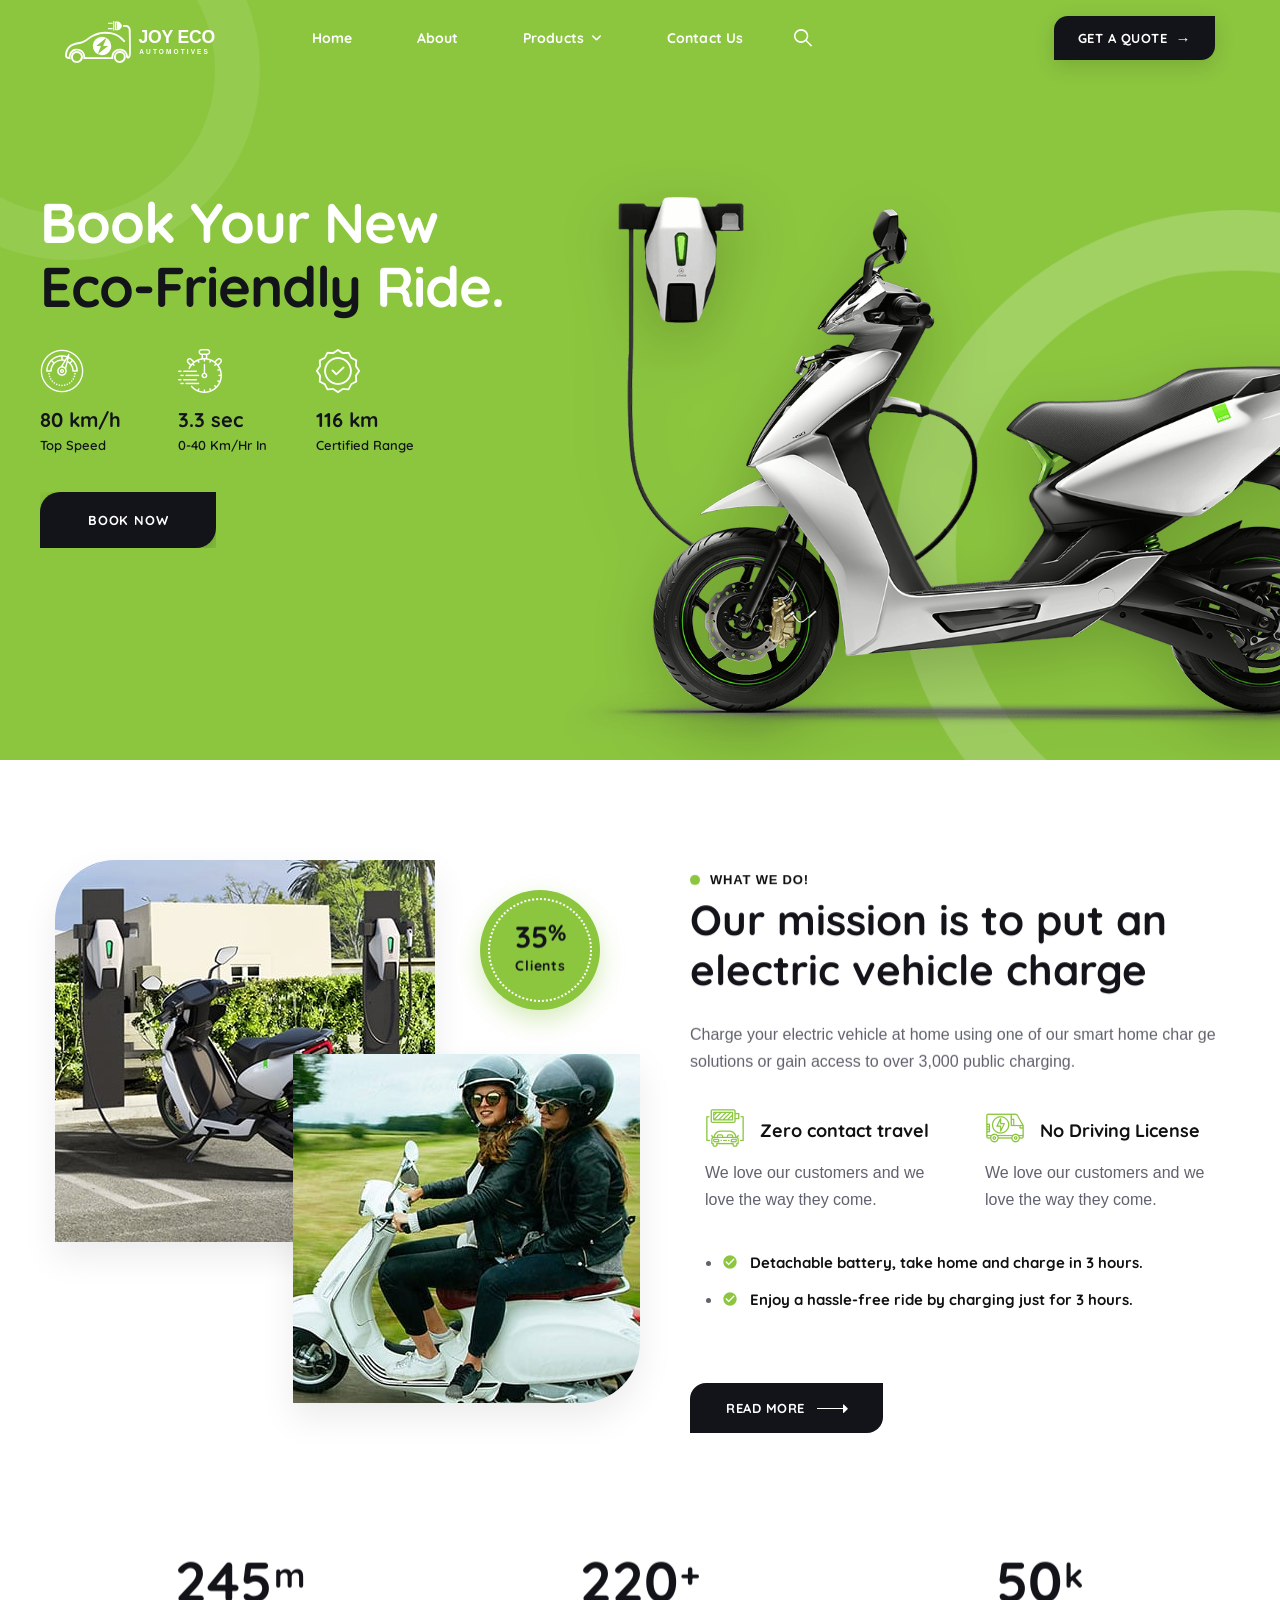
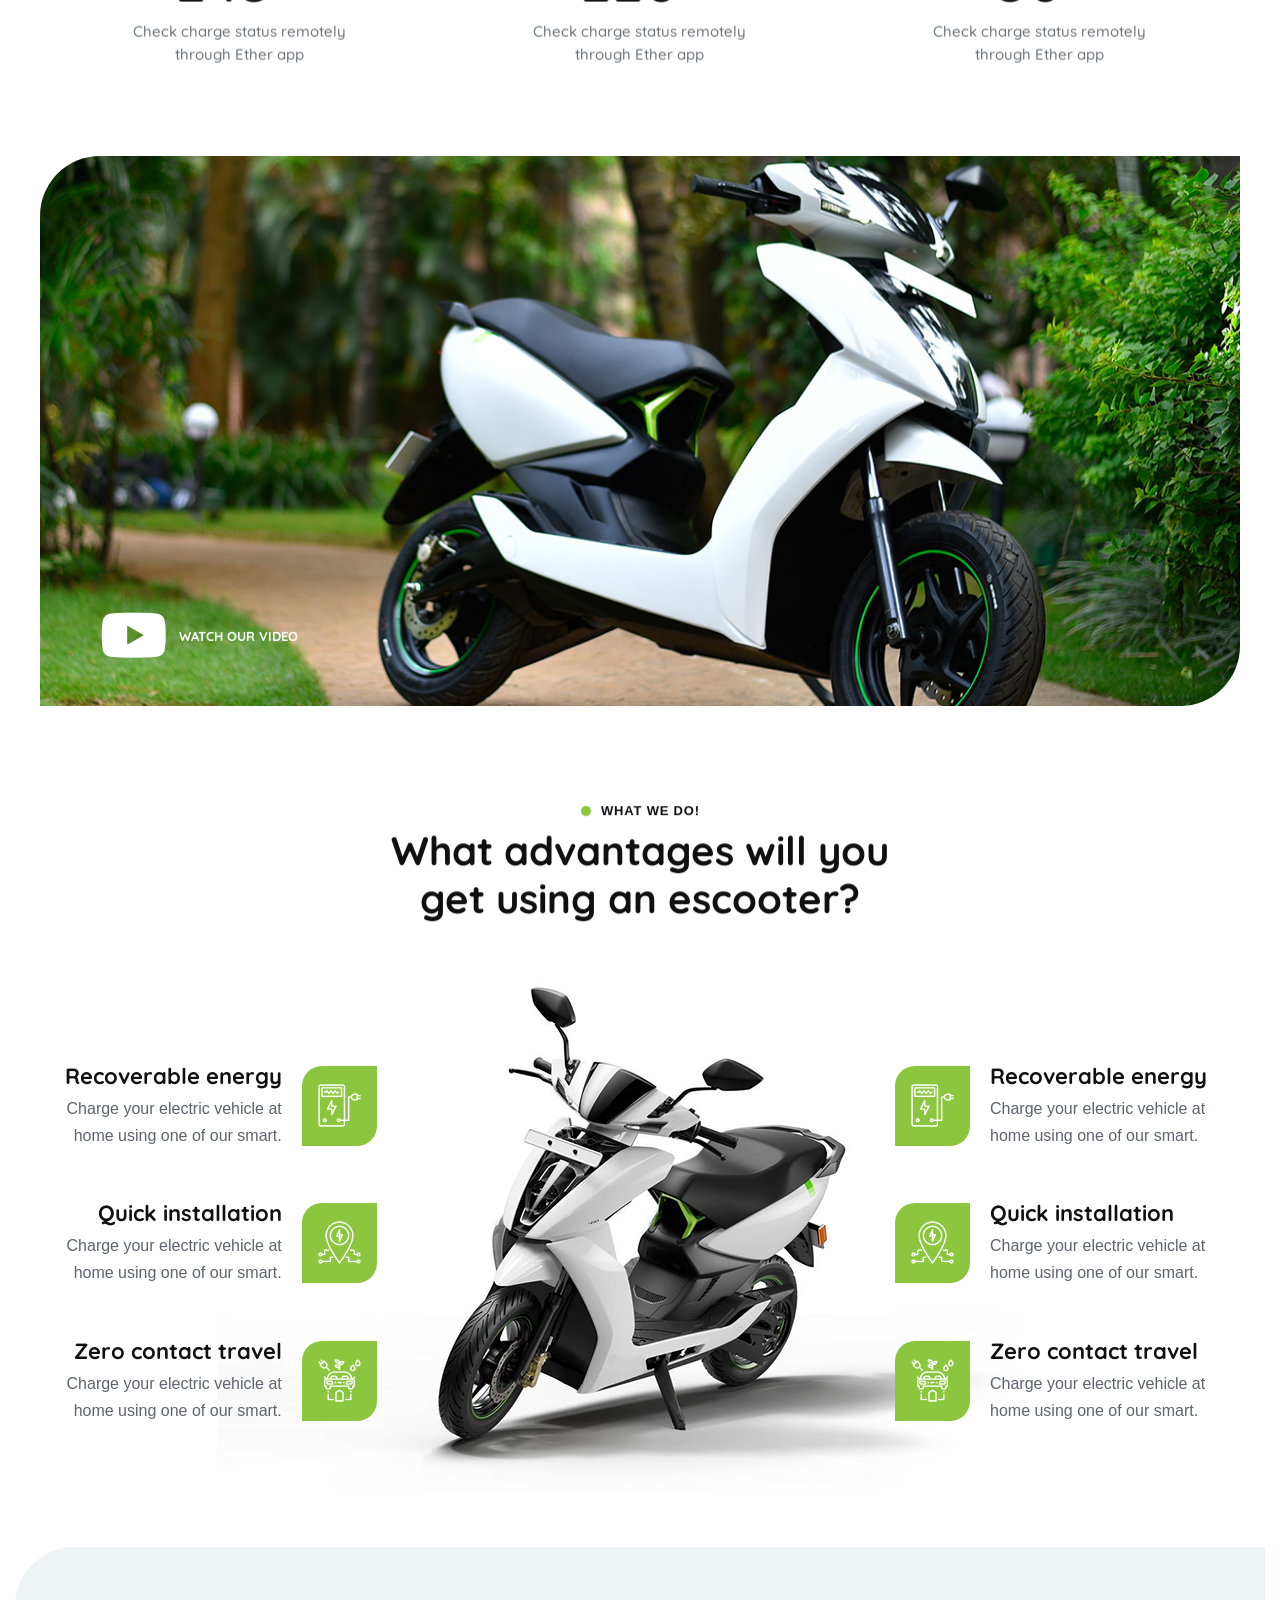
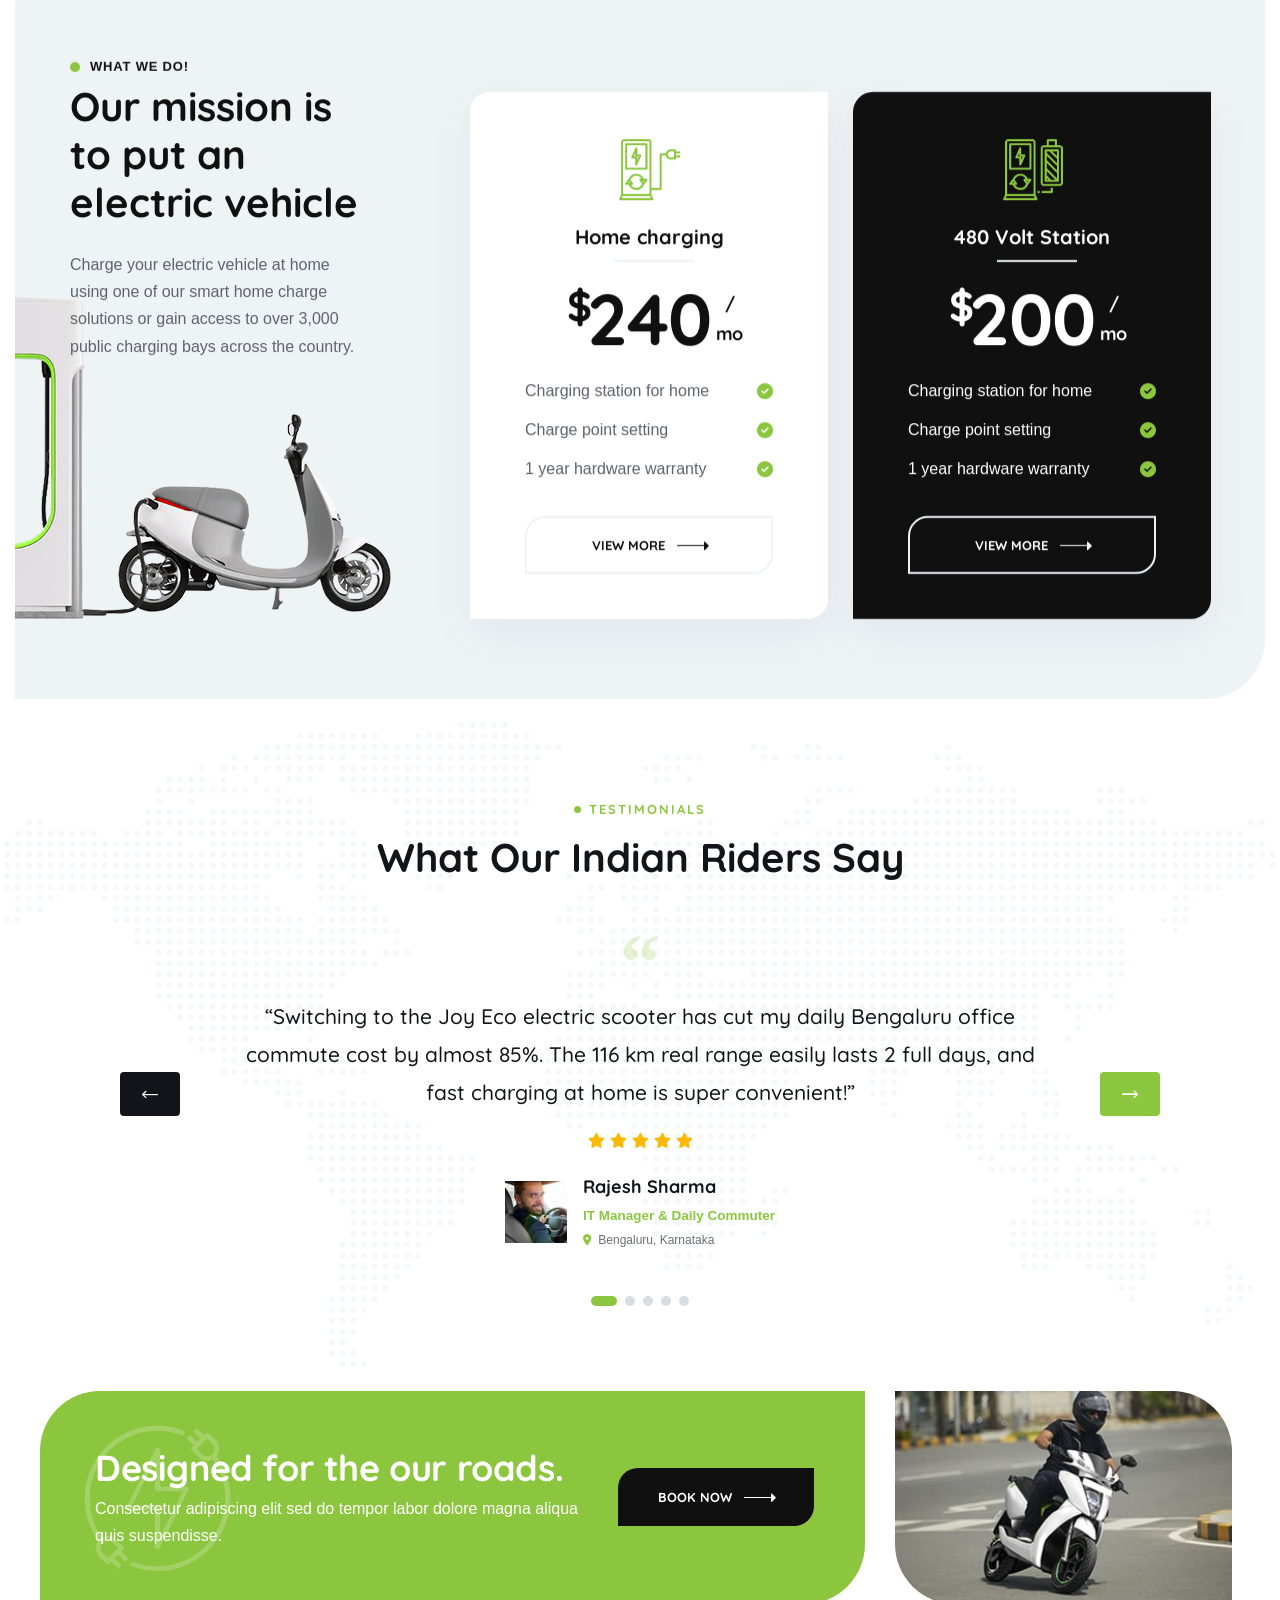
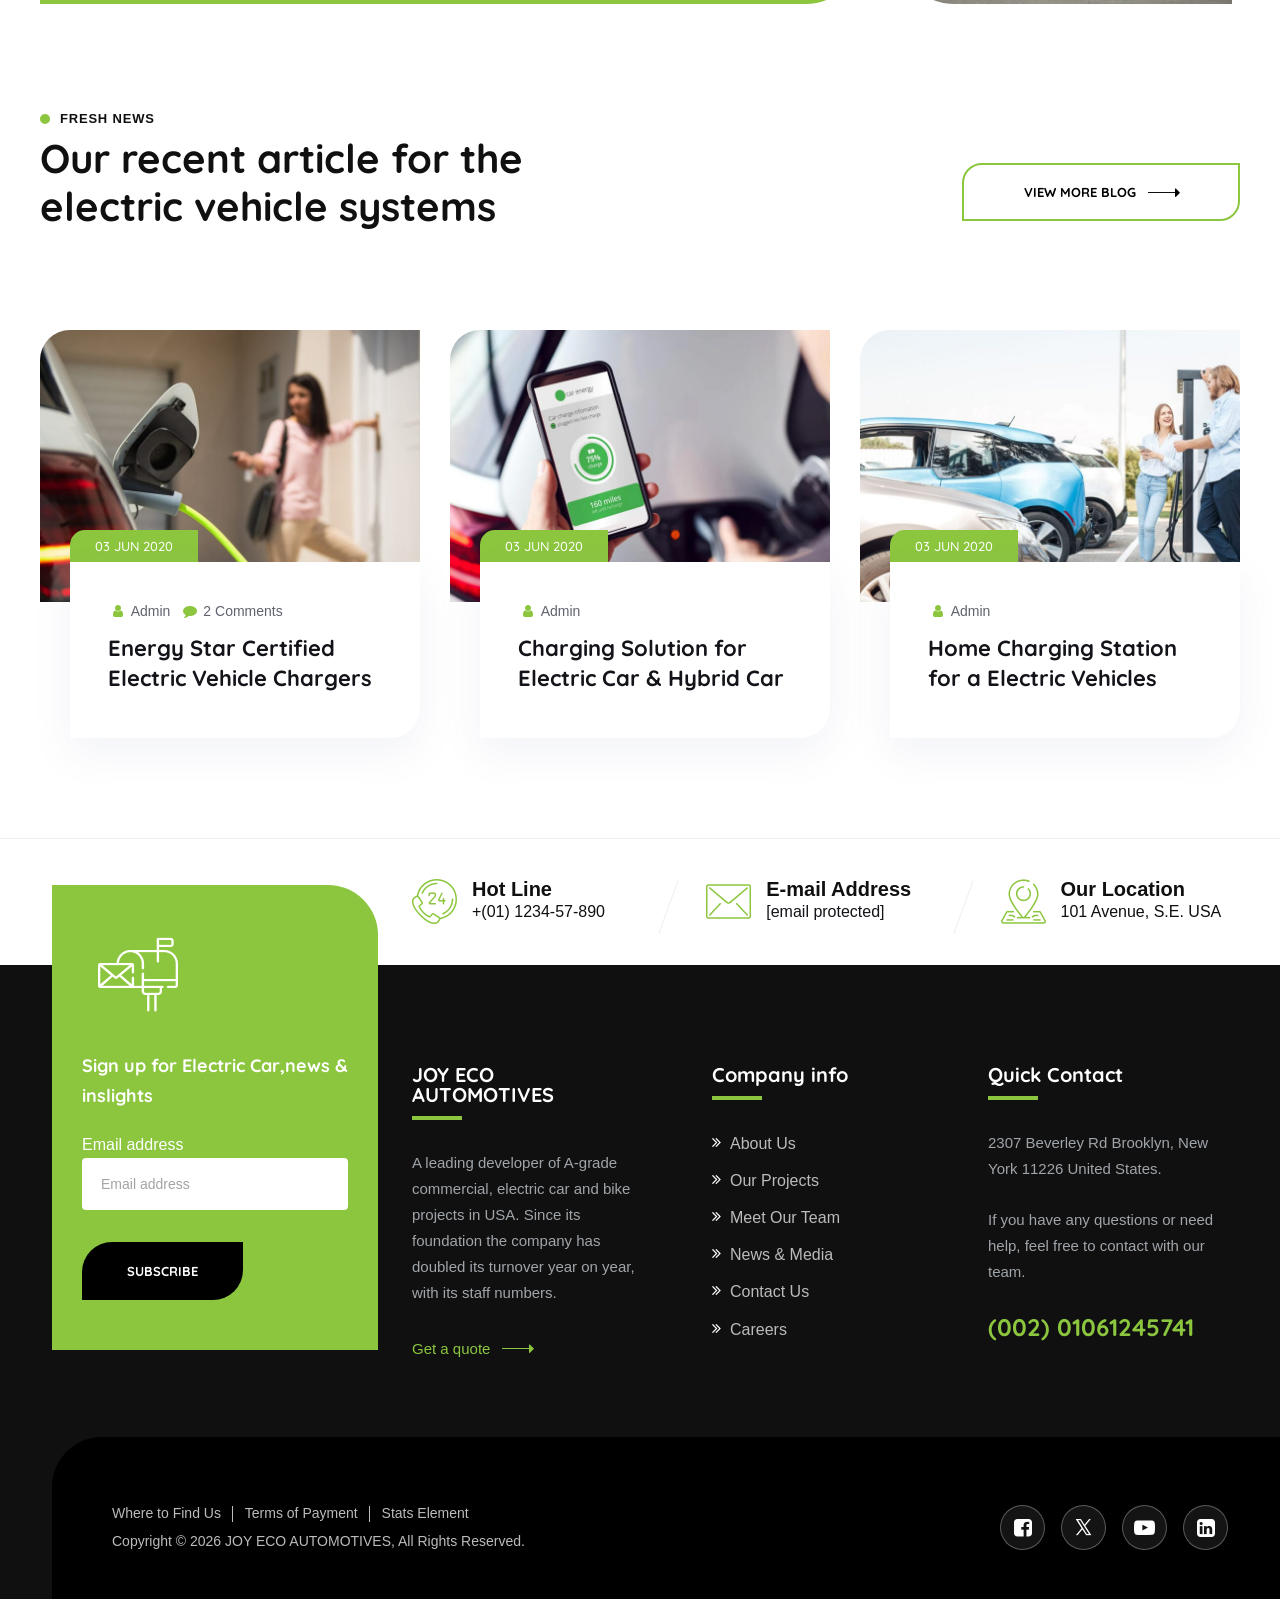
==== commit 9f4f874d: "logo name name updated" ====
--- a/index.html
+++ b/index.html
@@ -10,7 +10,7 @@
 	<meta name="mobile-web-app-capable" content="yes">
 	<meta name="apple-mobile-web-app-status-bar-style" content="black-translucent">
 	<link rel="profile" href="https://gmpg.org/xfn/11">
-	<title>Grevo Demo2 &#8211; Electric Vehicle Charging WordPress Theme</title>
+	<title>JOY ECO AUTOMOTIVES &#8211; Electric Vehicle &amp; Charging Solutions</title>
 	<meta name='robots' content='max-image-preview:large' />
 	<link rel='dns-prefetch' href='//platform-api.sharethis.com' />
 
@@ -244,7 +244,7 @@
 					<div class="sr7-media-wrap">
 						<img src="assets/images/round-021.png" class="sr7-round-glow" alt="Round Glow">
 						<img src="assets/images/slider-img-011.png" class="sr7-scooter-main"
-							alt="Grevo Electric Scooter">
+							alt="JOY ECO Electric Scooter">
 					</div>
 
 				</div>
@@ -1208,7 +1208,7 @@
 															<div class="custom-testi-slide">
 																<div class="custom-testi-quote-icon">“</div>
 																<p class="custom-testi-quote">
-																	“Switching to the Grevo electric scooter has cut my
+																	“Switching to the Joy Eco electric scooter has cut my
 																	daily Bengaluru office commute cost by almost 85%.
 																	The 116 km real range easily lasts 2 full days, and
 																	fast charging at home is super convenient!”
@@ -1269,7 +1269,7 @@
 															<div class="custom-testi-slide">
 																<div class="custom-testi-quote-icon">“</div>
 																<p class="custom-testi-quote">
-																	“Grevo's smart charging ecosystem is miles ahead. In
+																	“Joy Eco's smart charging ecosystem is miles ahead. In
 																	Delhi NCR's traffic and pollution, switching to
 																	zero-emission while saving over ₹4,500 every month
 																	on petrol is the best decision I've made.”
@@ -1329,7 +1329,7 @@
 															<div class="custom-testi-slide">
 																<div class="custom-testi-quote-icon">“</div>
 																<p class="custom-testi-quote">
-																	“From test ride to doorstep delivery, Grevo team was
+																	“From test ride to doorstep delivery, Joy Eco team was
 																	prompt and professional. Reverse mode makes parking
 																	in tight spots effortless, and the connected
 																	smartphone app tracking is awesome.”
--- a/assets/css/theme.css
+++ b/assets/css/theme.css
@@ -6803,7 +6803,7 @@
     font-style: normal;
     font-weight: 400;
     font-display: block;
-    src: url(../webfonts/fa-brands-400.woff2) format("woff2"), url(../webfonts/fa-brands-400.ttf) format("truetype")
+    src: url(../fonts/fa-brands-400.woff2) format("woff2"), url(../fonts/fa-brands-400.ttf) format("truetype")
 }
 
 .fa-brands,
@@ -8816,7 +8816,7 @@
     font-style: normal;
     font-weight: 400;
     font-display: block;
-    src: url(../webfonts/fa-regular-400.woff2) format("woff2"), url(../webfonts/fa-regular-400.ttf) format("truetype")
+    src: url(../fonts/fa-regular-400.woff2) format("woff2"), url(../fonts/fa-regular-400.ttf) format("truetype")
 }
 
 .fa-regular,
@@ -8835,7 +8835,7 @@
     font-style: normal;
     font-weight: 900;
     font-display: block;
-    src: url(../webfonts/fa-solid-900.woff2) format("woff2"), url(../webfonts/fa-solid-900.ttf) format("truetype")
+    src: url(../fonts/fa-solid-900.woff2) format("woff2"), url(../fonts/fa-solid-900.ttf) format("truetype")
 }
 
 .fa-solid,
@@ -8847,56 +8847,56 @@
     font-family: "Font Awesome 5 Brands";
     font-display: block;
     font-weight: 400;
-    src: url(../webfonts/fa-brands-400.woff2) format("woff2"), url(../webfonts/fa-brands-400.ttf) format("truetype")
+    src: url(../fonts/fa-brands-400.woff2) format("woff2"), url(../fonts/fa-brands-400.ttf) format("truetype")
 }
 
 @font-face {
     font-family: "Font Awesome 5 Free";
     font-display: block;
     font-weight: 900;
-    src: url(../webfonts/fa-solid-900.woff2) format("woff2"), url(../webfonts/fa-solid-900.ttf) format("truetype")
+    src: url(../fonts/fa-solid-900.woff2) format("woff2"), url(../fonts/fa-solid-900.ttf) format("truetype")
 }
 
 @font-face {
     font-family: "Font Awesome 5 Free";
     font-display: block;
     font-weight: 400;
-    src: url(../webfonts/fa-regular-400.woff2) format("woff2"), url(../webfonts/fa-regular-400.ttf) format("truetype")
+    src: url(../fonts/fa-regular-400.woff2) format("woff2"), url(../fonts/fa-regular-400.ttf) format("truetype")
 }
 
 @font-face {
     font-family: "FontAwesome";
     font-display: block;
-    src: url(../webfonts/fa-solid-900.woff2) format("woff2"), url(../webfonts/fa-solid-900.ttf) format("truetype")
+    src: url(../fonts/fa-solid-900.woff2) format("woff2"), url(../fonts/fa-solid-900.ttf) format("truetype")
 }
 
 @font-face {
     font-family: "FontAwesome";
     font-display: block;
-    src: url(../webfonts/fa-brands-400.woff2) format("woff2"), url(../webfonts/fa-brands-400.ttf) format("truetype")
+    src: url(../fonts/fa-brands-400.woff2) format("woff2"), url(../fonts/fa-brands-400.ttf) format("truetype")
 }
 
 @font-face {
     font-family: "FontAwesome";
     font-display: block;
-    src: url(../webfonts/fa-regular-400.woff2) format("woff2"), url(../webfonts/fa-regular-400.ttf) format("truetype");
+    src: url(../fonts/fa-regular-400.woff2) format("woff2"), url(../fonts/fa-regular-400.ttf) format("truetype");
     unicode-range: u+f003, u+f006, u+f014, u+f016-f017, u+f01a-f01b, u+f01d, u+f022, u+f03e, u+f044, u+f046, u+f05c-f05d, u+f06e, u+f070, u+f087-f088, u+f08a, u+f094, u+f096-f097, u+f09d, u+f0a0, u+f0a2, u+f0a4-f0a7, u+f0c5, u+f0c7, u+f0e5-f0e6, u+f0eb, u+f0f6-f0f8, u+f10c, u+f114-f115, u+f118-f11a, u+f11c-f11d, u+f133, u+f147, u+f14e, u+f150-f152, u+f185-f186, u+f18e, u+f190-f192, u+f196, u+f1c1-f1c9, u+f1d9, u+f1db, u+f1e3, u+f1ea, u+f1f7, u+f1f9, u+f20a, u+f247-f248, u+f24a, u+f24d, u+f255-f25b, u+f25d, u+f271-f274, u+f278, u+f27b, u+f28c, u+f28e, u+f29c, u+f2b5, u+f2b7, u+f2ba, u+f2bc, u+f2be, u+f2c0-f2c1, u+f2c3, u+f2d0, u+f2d2, u+f2d4, u+f2dc
 }
 
 @font-face {
     font-family: "FontAwesome";
     font-display: block;
-    src: url(../webfonts/fa-v4compatibility.woff2) format("woff2"), url(../webfonts/fa-v4compatibility.ttf) format("truetype");
+    src: url(../fonts/fa-v4compatibility.woff2) format("woff2"), url(../fonts/fa-v4compatibility.ttf) format("truetype");
     unicode-range: u+f041, u+f047, u+f065-f066, u+f07d-f07e, u+f080, u+f08b, u+f08e, u+f090, u+f09a, u+f0ac, u+f0ae, u+f0b2, u+f0d0, u+f0d6, u+f0e4, u+f0ec, u+f10a-f10b, u+f123, u+f13e, u+f148-f149, u+f14c, u+f156, u+f15e, u+f160-f161, u+f163, u+f175-f178, u+f195, u+f1f8, u+f219, u+f27a
 }
 
 @font-face {
     font-family: "flaticon";
-    src: url("./flaticon.ttf") format("truetype"),
-        url("./flaticon.woff") format("woff"),
-        url("./flaticon.woff2") format("woff2"),
-        url("./flaticon.eot") format("embedded-opentype"),
-        url("./flaticon.svg") format("svg");
+    src: url("../fonts/flaticon.ttf") format("truetype"),
+        url("../fonts/flaticon.woff") format("woff"),
+        url("../fonts/flaticon.woff2") format("woff2"),
+        url("../fonts/flaticon.eot") format("embedded-opentype"),
+        url("../fonts/flaticon.svg") format("svg");
 }
 
 i[class^="thsn-grevo-icon-"]:before,
@@ -13165,9 +13165,9 @@
 @font-face {
     font-family: 'themesion-base-icons';
     src: url('[data-uri]') format('woff2'),
-        url('../font/themesion-base-icons.woff2') format('woff2'),
-        url('../font/themesion-base-icons.woff') format('woff'),
-        url('../font/themesion-base-icons.ttf') format('truetype');
+        url('../fonts/themesion-base-icons.woff2') format('woff2'),
+        url('../fonts/themesion-base-icons.woff') format('woff'),
+        url('../fonts/themesion-base-icons.ttf') format('truetype');
     font-weight: normal;
     font-style: normal;
     font-display: swap;
@@ -13179,7 +13179,7 @@
 @media screen and (-webkit-min-device-pixel-ratio:0) {
   @font-face {
     font-family: 'themesion-base-icons';
-    src: url('../font/themesion-base-icons.svg') format('svg');
+    src: url('../fonts/themesion-base-icons.svg') format('svg');
   }
 }
 */
@@ -33819,9 +33819,10 @@
 .thsn-footer-text-area ul.thsn-social-links li a {
     display: block;
     border: 1px solid rgba(255, 255, 255, 0.30);
-    width: 60px;
-    height: 60px;
-    line-height: 60px;
+    width: 45px;
+    height: 45px;
+    line-height: 43px;
+    font-size: 21px;
     text-align: center
 }
 
@@ -34581,7 +34582,7 @@
     margin: 0 auto;
     position: relative;
     text-align: center;
-    top: 50%;
+    top: 0%;
     left: 0;
     -webkit-transform: translateY(-50%);
     -ms-transform: translateY(-50%);
--- a/assets/css/header.css
+++ b/assets/css/header.css
@@ -2,498 +2,499 @@
    2. HEADER COMPONENT (Navigation, Logos, Sticky Navbar, Search Modal)
    ========================================================================== */
 .site-header.thsn-header-style-3 {
-    position: relative
+  position: relative
 }
 
 .thsn-header-style-3 .thsn-header-height-wrapper {
-    min-height: var(--thsn-grevo-header-height)
+  min-height: var(--thsn-grevo-header-height)
 }
 
 .thsn-header-style-3 .thsn-bg-color-transparent .thsn-cart-wrapper a:hover,
 .thsn-header-style-3 .thsn-bg-color-transparent .thsn-header-search-btn a:hover {
-    color: var(--thsn-grevo-blackish-color)
+  color: var(--thsn-grevo-blackish-color)
 }
 
 .site-header.thsn-header-style-3 .thsn-social-label,
 .site-header.thsn-header-style-3 .thsn-social-links {
-    display: none
+  display: none
 }
 
 .home .site-header.thsn-header-style-3 .thsn-social-label,
 .home .site-header.thsn-header-style-3 .thsn-social-links {
-    display: block
+  display: block
 }
 
 @media (max-width:1200px) {
-    .thsn-header-style-3 .thsn-main-header-area>.container-full {
-        position: relative
-    }
-
-    .thsn-header-style-3 .thsn-header-button2 {
-        display: none
-    }
-
-    .thsn-header-style-3 .thsn-right-box {
-        display: none !important
-    }
+  .thsn-header-style-3 .thsn-main-header-area>.container-full {
+    position: relative
+  }
+
+  .thsn-header-style-3 .thsn-header-button2 {
+    display: none
+  }
+
+  .thsn-header-style-3 .thsn-right-box {
+    display: none !important
+  }
 }
 
 @media (min-width:1201px) {
-    .home .thsn-header-style-3 .thsn-header-overlay .thsn-main-header-area {
-        background-color: transparent
-    }
-
-    .home .thsn-header-style-3 .thsn-header-overlay {
-        position: absolute;
-        z-index: 9;
-        width: 100%
-    }
-
-    .home .thsn-header-style-3::after {
-        position: absolute;
-        content: "";
-        top: -100px;
-        left: -150px;
-        width: 321px;
-        height: 321px;
-        z-index: 1
-    }
-
-    body:not(.thsn-max-mega-menu-override) .thsn-header-style-3 .thsn-navbar ul ul {
-        border-top-color: var(--thsn-grevo-blackish-color)
-    }
-
-    .thsn-header-style-3 .thsn-navbar>div>ul>li.menu-item-has-children::after,
-    .thsn-header-style-3 .thsn-navbar>div>ul>li.page_item_has_children::after {
-        color: var(--thsn-grevo-white-color)
-    }
-
-    .thsn-header-style-3 .thsn-sticky-header .thsn-navbar>div>ul>li.menu-item-has-children::after,
-    .thsn-header-style-3 .thsn-sticky-header .thsn-navbar>div>ul>li.page_item_has_children::after {
-        color: var(--thsn-grevo-blackish-color)
-    }
-
-    .thsn-header-style-3 .thsn-navbar>div>ul>li:hover.menu-item-has-children::after,
-    .thsn-header-style-3 .thsn-navbar>div>ul>li:hover.page_item_has_children::after,
-    .thsn-header-style-3 .thsn-navbar>div>ul>li.current-menu-parent.menu-item-has-children::after,
-    .thsn-header-style-3 .thsn-navbar>div>ul>li.current-menu-parent.page_item_has_children::after,
-    .thsn-max-mega-menu-override #page #site-navigation .mega-menu-wrap>ul>li.mega-current-menu-ancestor>a.mega-menu-link>span.mega-indicator::after {
-        color: var(--thsn-grevo-blackish-color)
-    }
-
-    .thsn-header-style-3 .thsn-sticky-header .thsn-navbar>div>ul>li:hover>a,
-    .thsn-header-style-3 .thsn-sticky-header .thsn-navbar>div>ul>li:hover.menu-item-has-children::after,
-    .thsn-header-style-3 .thsn-sticky-header .thsn-navbar>div>ul>li:hover.page_item_has_children::after,
-    .thsn-header-style-3 .thsn-sticky-header .thsn-navbar>div>ul>li.current-menu-parent.menu-item-has-children::after,
-    .thsn-header-style-3 .thsn-sticky-header .thsn-navbar>div>ul>li.current-menu-parent.page_item_has_children::after {
-        color: var(--thsn-grevo-global-color)
-    }
-
-    body:not(.thsn-max-mega-menu-override) .thsn-header-style-3 .thsn-sticky-header .thsn-navbar>div>ul>li.current-menu-parent>a {
-        color: var(--thsn-grevo-main-menu-sticky-active-color)
-    }
-
-    .thsn-header-style-3 .thsn-sticky-header .thsn-navbar>div>ul>li.current-menu-parent.menu-item-has-children::after {
-        color: var(--thsn-grevo-main-menu-sticky-active-color)
-    }
-
-    .thsn-header-style-3 .thsn-right-box,
-    .thsn-header-style-3 .thsn-navbar>div>ul>li,
-    .thsn-header-style-3 .site-title {
-        height: var(--thsn-grevo-header-height) !important;
-        line-height: var(--thsn-grevo-header-height) !important
-    }
-
-    .thsn-header-style-3 .thsn-sticky-header .thsn-right-box,
-    .thsn-header-style-3 .thsn-sticky-header .thsn-navbar>div>ul>li,
-    .thsn-header-style-3 .thsn-sticky-header .site-title {
-        line-height: var(--thsn-grevo-sticky-header-height) !important;
-        height: var(--thsn-grevo-sticky-header-height) !important
-    }
-
-    .thsn-header-style-3 .container-full {
-        margin: 0 45px
-    }
-
-    .thsn-header-style-3 .thsn-bg-color-transparent .thsn-cart-wrapper a,
-    .thsn-header-style-3 .thsn-bg-color-transparent .thsn-header-search-btn a {
-        color: var(--thsn-grevo-white-color)
-    }
-
-    .thsn-header-style-3 .thsn-bg-color-transparent .thsn-navbar div>ul>li.menu-item-has-children>a::after {
-        color: var(--thsn-grevo-white-color)
-    }
-
-    .thsn-header-style-3 .site-branding {
-        margin-right: 110px
-    }
-
-    .thsn-header-style-3 .thsn-navbar div>ul>li>a {
-        margin: 0 22px
-    }
-
-    .thsn-header-style-3 #mega-menu-wrap-themesion-top #mega-menu-themesion-top>li.mega-menu-item>a.mega-menu-link {
-        padding: 0 18px 0 18px
-    }
-
-    .thsn-header-style-3 .thsn-logo-menuarea {
-        display: -ms-flexbox !important;
-        display: flex !important;
-        z-index: 2
-    }
-
-    .thsn-header-style-3 .navigation-top,
-    .thsn-header-style-3 .thsn-right-box,
-    .thsn-header-style-3 .thsn-button-box {
-        display: flex;
-        align-items: center
-    }
-
-    .thsn-header-style-3 .thsn-cart-wrapper a,
-    .thsn-header-style-3 .thsn-header-search-btn a {
-        color: var(--thsn-grevo-white-color);
-        -webkit-transition: all .25s ease-in-out;
-        transition: all .25s ease-in-out
-    }
-
-    .thsn-header-style-3 .thsn-sticky-header .thsn-cart-wrapper a,
-    .thsn-header-style-3 .thsn-sticky-header .thsn-header-search-btn a {
-        color: var(--thsn-grevo-blackish-color)
-    }
-
-    .thsn-header-style-3 .thsn-social-links {
-        position: absolute;
-        top: 50%;
-        left: 0;
-        height: auto;
-        z-index: 10;
-        display: block;
-        list-style: none;
-        padding: 0;
-        margin: 0;
-        -khtml-transform: translateX(1%) translateY(85%) rotateZ(-90deg);
-        -moz-transform: translateX(1%) translateY(85%) rotateZ(-90deg);
-        -ms-transform: translateX(1%) translateY(85%) rotateZ(-90deg);
-        -o-transform: translateX(1%) translateY(85%) rotateZ(-90deg);
-        transform: translateX(1%) translateY(85%) rotateZ(-90deg)
-    }
-
-    .thsn-header-style-3 .thsn-social-links .thsn-social-li {
-        display: inline-block;
-        font-size: 18px;
-        line-height: 28px;
-        margin-bottom: 50px;
-        margin-right: 35px
-    }
-
-    .thsn-header-style-3 .thsn-social-links .thsn-social-li a {
-        color: var(--thsn-grevo-blackish-color)
-    }
-
-    .thsn-header-style-3 .thsn-social-links .thsn-social-li a:hover {
-        color: var(--thsn-grevo-global-color)
-    }
-
-    .thsn-header-style-3 .thsn-social-links .thsn-social-li a>span {
-        display: none
-    }
-
-    .thsn-header-style-3 .thsn-social-links .thsn-social-facebook a::before {
-        content: "FB"
-    }
-
-    .thsn-header-style-3 .thsn-social-links .thsn-social-twitter a::before {
-        content: "TW"
-    }
-
-    .thsn-header-style-3 .thsn-social-links .thsn-social-youtube a::before {
-        content: "YT"
-    }
-
-    .thsn-header-style-3 .thsn-social-links .thsn-social-linkedin a::before {
-        content: "LD"
-    }
-
-    .thsn-header-style-3 .thsn-social-links a::before {
-        font-size: 13px;
-        letter-spacing: 2px;
-        color: var(--thsn-grevo-blackish-color);
-        font-weight: 600
-    }
-
-    .thsn-header-style-3 .thsn-social-label::before {
-        position: absolute;
-        top: 26%;
-        left: 0;
-        display: block;
-        content: "follow us";
-        font-size: 13px;
-        line-height: 24px;
-        letter-spacing: -0.1px;
-        text-transform: uppercase;
-        z-index: 22;
-        color: var(--thsn-grevo-blackish-color);
-        -khtml-transform: translateX(75%) translateY(100%) rotateZ(-90deg);
-        -moz-transform: translateX(75%) translateY(100%) rotateZ(-90deg);
-        -ms-transform: translateX(75%) translateY(100%) rotateZ(-90deg);
-        -o-transform: translateX(75%) translateY(100%) rotateZ(-90deg);
-        transform: translateX(75%) translateY(100%) rotateZ(-90deg)
-    }
-
-    .thsn-header-style-3 .thsn-social-label::after {
-        content: "";
-        width: 1px;
-        height: 80px;
-        background-color: rgba(var(--thsn-grevo-blackish-bg-color-rgb), 50%);
-        position: absolute;
-        top: 30%;
-        left: 0;
-        z-index: 18;
-        -khtml-transform: translate(90px, 50px);
-        -moz-transform: translate(90px, 50px);
-        -ms-transform: translate(90px, 50px);
-        -o-transform: translate(90px, 50px);
-        transform: translate(90px, 50px)
-    }
-
-    .thsn-header-style-3 .thsn-header-button {
-        font-size: 20px;
-        line-height: 45px;
-        padding-left: 60px;
-        position: relative;
-        font-weight: 600;
-        margin-right: 35px
-    }
-
-    .thsn-header-style-3 .thsn-header-button::after {
-        position: absolute;
-        content: "\e861";
-        left: 0;
-        top: 0;
-        font-size: 45px;
-        line-height: normal;
-        font-weight: normal;
-        font-family: 'themesion-base-icons';
-        color: var(--thsn-grevo-blackish-color)
-    }
-
-    .thsn-header-style-3 .thsn-sticky-header .thsn-header-button::after {
-        color: var(--thsn-grevo-global-color)
-    }
-
-    .thsn-header-style-3 .thsn-header-button a {
-        display: inline-block;
-        -webkit-transition: all .3s ease-in-out;
-        transition: all .3s ease-in-out;
-        color: var(--thsn-grevo-blackish-color)
-    }
-
-    .thsn-header-style-3 .thsn-bg-color-transparent .thsn-header-button a {
-        color: var(--thsn-grevo-white-color)
-    }
-
-    .thsn-header-style-3 .thsn-bg-color-transparent .thsn-header-button a:hover {
-        color: var(--thsn-grevo-blackish-color)
-    }
-
-    .thsn-header-style-3 .thsn-header-button span::after,
-    .thsn-header-style-3 .thsn-header-button span::before {
-        display: none
-    }
-
-    .thsn-header-style-3 .thsn-header-button span {
-        display: block;
-        padding-right: 0
-    }
-
-    .thsn-header-style-3 .thsn-header-button2 a {
-        display: inline-block;
-        position: relative;
-        padding: 0 40px;
-        height: 100%;
-        line-height: 60px;
-        color: #fff;
-        border-radius: 20px 0;
-        background-color: var(--thsn-grevo-blackish-color);
-        -webkit-transition: all .3s ease-in-out;
-        transition: all .3s ease-in-out
-    }
-
-    .thsn-header-style-3.thsn-fixed-header .thsn-sticky-bg-color-white .thsn-header-button2 a:hover>span::before,
-    .thsn-header-style-3 .thsn-header-button2 a>span::before {
-        background-color: var(--thsn-grevo-white-color)
-    }
-
-    .thsn-header-style-3 .thsn-header-button2 a:hover {
-        border-radius: 0 20px 0 0;
-        background-color: var(--thsn-grevo-white-color);
-        color: var(--thsn-grevo-blackish-color)
-    }
-
-    .thsn-header-style-3.thsn-fixed-header .thsn-sticky-bg-color-white .thsn-header-button2 a:hover {
-        color: var(--thsn-grevo-white-color);
-        background-color: var(--thsn-grevo-global-color)
-    }
-
-    .thsn-header-style-3 .thsn-header-button2 a:hover>span::before {
-        background-color: var(--thsn-grevo-blackish-color)
-    }
-
-    .thsn-header-style-3 .thsn-right-box .thsn-cart-wrapper::after {
-        content: '';
-        width: 1px;
-        height: 30px;
-        background-color: rgba(var(--thsn-grevo-main-menu-typography-color-rgb), 0.30);
-        position: absolute;
-        left: -3px;
-        top: 50%;
-        -webkit-transform: translateY(-50%);
-        -ms-transform: translateY(-50%);
-        transform: translateY(-50%)
-    }
-
-    .thsn-header-style-3 .thsn-sticky-header .thsn-right-box .thsn-cart-wrapper::after {
-        background-color: rgba(var(--thsn-grevo-blackish-color-rgb), 0.50)
-    }
-
-    .thsn-header-style-3 .thsn-right-box .thsn-cart-wrapper .thsn-cart-count {
-        background-color: var(--thsn-grevo-blackish-color);
-        color: #fff
-    }
-
-    .thsn-max-mega-menu-override #page .thsn-header-style-3 #site-navigation .mega-menu-wrap>ul>li.mega-menu-flyout.mega-current-menu-item>a.mega-menu-link,
-    .thsn-max-mega-menu-override #page .thsn-header-style-3 #site-navigation .mega-menu-wrap>ul>li.mega-menu-item-has-children:hover>a.mega-menu-link,
-    .thsn-max-mega-menu-override #page .thsn-header-style-3 #site-navigation .max-mega-menu>li.mega-menu-item.mega-current-menu-parent>a.mega-menu-link,
-    .thsn-max-mega-menu-override #page .thsn-header-style-3 #site-navigation .max-mega-menu>li.mega-menu-item.mega-current-menu-ancestor>a.mega-menu-link {
-        color: var(--thsn-grevo-blackish-color)
-    }
-
-    .thsn-max-mega-menu-override #page .thsn-header-style-3 #site-navigation .mega-menu-wrap>ul>li.mega-menu-megamenu>ul.mega-sub-menu,
-    .thsn-max-mega-menu-override #page .thsn-header-style-3 #site-navigation .mega-menu-wrap>ul>li.mega-menu-flyout>ul.mega-sub-menu {
-        border-color: var(--thsn-grevo-blackish-color)
-    }
+  .home .thsn-header-style-3 .thsn-header-overlay .thsn-main-header-area {
+    background-color: transparent
+  }
+
+  .home .thsn-header-style-3 .thsn-header-overlay {
+    position: absolute;
+    z-index: 9;
+    width: 100%
+  }
+
+  .home .thsn-header-style-3::after {
+    position: absolute;
+    content: "";
+    top: -100px;
+    left: -150px;
+    width: 321px;
+    height: 321px;
+    z-index: 1
+  }
+
+  body:not(.thsn-max-mega-menu-override) .thsn-header-style-3 .thsn-navbar ul ul {
+    border-top-color: var(--thsn-grevo-blackish-color)
+  }
+
+  .thsn-header-style-3 .thsn-navbar>div>ul>li.menu-item-has-children::after,
+  .thsn-header-style-3 .thsn-navbar>div>ul>li.page_item_has_children::after {
+    color: var(--thsn-grevo-white-color)
+  }
+
+  .thsn-header-style-3 .thsn-sticky-header .thsn-navbar>div>ul>li.menu-item-has-children::after,
+  .thsn-header-style-3 .thsn-sticky-header .thsn-navbar>div>ul>li.page_item_has_children::after {
+    color: var(--thsn-grevo-blackish-color)
+  }
+
+  .thsn-header-style-3 .thsn-navbar>div>ul>li:hover.menu-item-has-children::after,
+  .thsn-header-style-3 .thsn-navbar>div>ul>li:hover.page_item_has_children::after,
+  .thsn-header-style-3 .thsn-navbar>div>ul>li.current-menu-parent.menu-item-has-children::after,
+  .thsn-header-style-3 .thsn-navbar>div>ul>li.current-menu-parent.page_item_has_children::after,
+  .thsn-max-mega-menu-override #page #site-navigation .mega-menu-wrap>ul>li.mega-current-menu-ancestor>a.mega-menu-link>span.mega-indicator::after {
+    color: var(--thsn-grevo-blackish-color)
+  }
+
+  .thsn-header-style-3 .thsn-sticky-header .thsn-navbar>div>ul>li:hover>a,
+  .thsn-header-style-3 .thsn-sticky-header .thsn-navbar>div>ul>li:hover.menu-item-has-children::after,
+  .thsn-header-style-3 .thsn-sticky-header .thsn-navbar>div>ul>li:hover.page_item_has_children::after,
+  .thsn-header-style-3 .thsn-sticky-header .thsn-navbar>div>ul>li.current-menu-parent.menu-item-has-children::after,
+  .thsn-header-style-3 .thsn-sticky-header .thsn-navbar>div>ul>li.current-menu-parent.page_item_has_children::after {
+    color: var(--thsn-grevo-global-color)
+  }
+
+  body:not(.thsn-max-mega-menu-override) .thsn-header-style-3 .thsn-sticky-header .thsn-navbar>div>ul>li.current-menu-parent>a {
+    color: var(--thsn-grevo-main-menu-sticky-active-color)
+  }
+
+  .thsn-header-style-3 .thsn-sticky-header .thsn-navbar>div>ul>li.current-menu-parent.menu-item-has-children::after {
+    color: var(--thsn-grevo-main-menu-sticky-active-color)
+  }
+
+  .thsn-header-style-3 .thsn-right-box,
+  .thsn-header-style-3 .thsn-navbar>div>ul>li,
+  .thsn-header-style-3 .site-title {
+    height: var(--thsn-grevo-header-height) !important;
+    line-height: var(--thsn-grevo-header-height) !important
+  }
+
+  .thsn-header-style-3 .thsn-sticky-header .thsn-right-box,
+  .thsn-header-style-3 .thsn-sticky-header .thsn-navbar>div>ul>li,
+  .thsn-header-style-3 .thsn-sticky-header .site-title {
+    line-height: var(--thsn-grevo-sticky-header-height) !important;
+    height: var(--thsn-grevo-sticky-header-height) !important
+  }
+
+  .thsn-header-style-3 .container-full {
+    margin: 0 45px
+  }
+
+  .thsn-header-style-3 .thsn-bg-color-transparent .thsn-cart-wrapper a,
+  .thsn-header-style-3 .thsn-bg-color-transparent .thsn-header-search-btn a {
+    color: var(--thsn-grevo-white-color)
+  }
+
+  .thsn-header-style-3 .thsn-bg-color-transparent .thsn-navbar div>ul>li.menu-item-has-children>a::after {
+    color: var(--thsn-grevo-white-color)
+  }
+
+  .thsn-header-style-3 .site-branding {
+    margin-right: 110px
+  }
+
+  .thsn-header-style-3 .thsn-navbar div>ul>li>a {
+    margin: 0 22px
+  }
+
+  .thsn-header-style-3 #mega-menu-wrap-themesion-top #mega-menu-themesion-top>li.mega-menu-item>a.mega-menu-link {
+    padding: 0 18px 0 18px
+  }
+
+  .thsn-header-style-3 .thsn-logo-menuarea {
+    display: -ms-flexbox !important;
+    display: flex !important;
+    z-index: 2
+  }
+
+  .thsn-header-style-3 .navigation-top,
+  .thsn-header-style-3 .thsn-right-box,
+  .thsn-header-style-3 .thsn-button-box {
+    display: flex;
+    align-items: center
+  }
+
+  .thsn-header-style-3 .thsn-cart-wrapper a,
+  .thsn-header-style-3 .thsn-header-search-btn a {
+    color: var(--thsn-grevo-white-color);
+    -webkit-transition: all .25s ease-in-out;
+    transition: all .25s ease-in-out
+  }
+
+  .thsn-header-style-3 .thsn-sticky-header .thsn-cart-wrapper a,
+  .thsn-header-style-3 .thsn-sticky-header .thsn-header-search-btn a {
+    color: var(--thsn-grevo-blackish-color)
+  }
+
+  .thsn-header-style-3 .thsn-social-links {
+    position: absolute;
+    top: 50%;
+    left: 0;
+    height: auto;
+    z-index: 10;
+    display: block;
+    list-style: none;
+    padding: 0;
+    margin: 0;
+    -khtml-transform: translateX(1%) translateY(85%) rotateZ(-90deg);
+    -moz-transform: translateX(1%) translateY(85%) rotateZ(-90deg);
+    -ms-transform: translateX(1%) translateY(85%) rotateZ(-90deg);
+    -o-transform: translateX(1%) translateY(85%) rotateZ(-90deg);
+    transform: translateX(1%) translateY(85%) rotateZ(-90deg)
+  }
+
+  .thsn-header-style-3 .thsn-social-links .thsn-social-li {
+    display: inline-block;
+    font-size: 18px;
+    line-height: 28px;
+    margin-bottom: 50px;
+    margin-right: 35px
+  }
+
+  .thsn-header-style-3 .thsn-social-links .thsn-social-li a {
+    color: var(--thsn-grevo-blackish-color)
+  }
+
+  .thsn-header-style-3 .thsn-social-links .thsn-social-li a:hover {
+    color: var(--thsn-grevo-global-color)
+  }
+
+  .thsn-header-style-3 .thsn-social-links .thsn-social-li a>span {
+    display: none
+  }
+
+  .thsn-header-style-3 .thsn-social-links .thsn-social-facebook a::before {
+    content: "FB"
+  }
+
+  .thsn-header-style-3 .thsn-social-links .thsn-social-twitter a::before {
+    content: "TW"
+  }
+
+  .thsn-header-style-3 .thsn-social-links .thsn-social-youtube a::before {
+    content: "YT"
+  }
+
+  .thsn-header-style-3 .thsn-social-links .thsn-social-linkedin a::before {
+    content: "LD"
+  }
+
+  .thsn-header-style-3 .thsn-social-links a::before {
+    font-size: 13px;
+    letter-spacing: 2px;
+    color: var(--thsn-grevo-blackish-color);
+    font-weight: 600
+  }
+
+  .thsn-header-style-3 .thsn-social-label::before {
+    position: absolute;
+    top: 26%;
+    left: 0;
+    display: block;
+    content: "follow us";
+    font-size: 13px;
+    line-height: 24px;
+    letter-spacing: -0.1px;
+    text-transform: uppercase;
+    z-index: 22;
+    color: var(--thsn-grevo-blackish-color);
+    -khtml-transform: translateX(75%) translateY(100%) rotateZ(-90deg);
+    -moz-transform: translateX(75%) translateY(100%) rotateZ(-90deg);
+    -ms-transform: translateX(75%) translateY(100%) rotateZ(-90deg);
+    -o-transform: translateX(75%) translateY(100%) rotateZ(-90deg);
+    transform: translateX(75%) translateY(100%) rotateZ(-90deg)
+  }
+
+  .thsn-header-style-3 .thsn-social-label::after {
+    content: "";
+    width: 1px;
+    height: 80px;
+    background-color: rgba(var(--thsn-grevo-blackish-bg-color-rgb), 50%);
+    position: absolute;
+    top: 30%;
+    left: 0;
+    z-index: 18;
+    -khtml-transform: translate(90px, 50px);
+    -moz-transform: translate(90px, 50px);
+    -ms-transform: translate(90px, 50px);
+    -o-transform: translate(90px, 50px);
+    transform: translate(90px, 50px)
+  }
+
+  .thsn-header-style-3 .thsn-header-button {
+    font-size: 20px;
+    line-height: 45px;
+    padding-left: 60px;
+    position: relative;
+    font-weight: 600;
+    margin-right: 35px
+  }
+
+  .thsn-header-style-3 .thsn-header-button::after {
+    position: absolute;
+    content: "\e861";
+    left: 0;
+    top: 0;
+    font-size: 45px;
+    line-height: normal;
+    font-weight: normal;
+    font-family: 'themesion-base-icons';
+    color: var(--thsn-grevo-blackish-color)
+  }
+
+  .thsn-header-style-3 .thsn-sticky-header .thsn-header-button::after {
+    color: var(--thsn-grevo-global-color)
+  }
+
+  .thsn-header-style-3 .thsn-header-button a {
+    display: inline-block;
+    -webkit-transition: all .3s ease-in-out;
+    transition: all .3s ease-in-out;
+    color: var(--thsn-grevo-blackish-color)
+  }
+
+  .thsn-header-style-3 .thsn-bg-color-transparent .thsn-header-button a {
+    color: var(--thsn-grevo-white-color)
+  }
+
+  .thsn-header-style-3 .thsn-bg-color-transparent .thsn-header-button a:hover {
+    color: var(--thsn-grevo-blackish-color)
+  }
+
+  .thsn-header-style-3 .thsn-header-button span::after,
+  .thsn-header-style-3 .thsn-header-button span::before {
+    display: none
+  }
+
+  .thsn-header-style-3 .thsn-header-button span {
+    display: block;
+    padding-right: 0
+  }
+
+  .thsn-header-style-3 .thsn-header-button2 a {
+    display: inline-block;
+    position: relative;
+    padding: 0 40px;
+    height: 100%;
+    line-height: 60px;
+    color: #fff;
+    border-radius: 20px 0;
+    background-color: var(--thsn-grevo-blackish-color);
+    -webkit-transition: all .3s ease-in-out;
+    transition: all .3s ease-in-out
+  }
+
+  .thsn-header-style-3.thsn-fixed-header .thsn-sticky-bg-color-white .thsn-header-button2 a:hover>span::before,
+  .thsn-header-style-3 .thsn-header-button2 a>span::before {
+    background-color: var(--thsn-grevo-white-color)
+  }
+
+  .thsn-header-style-3 .thsn-header-button2 a:hover {
+    border-radius: 0 20px 0 0;
+    background-color: var(--thsn-grevo-white-color);
+    color: var(--thsn-grevo-blackish-color)
+  }
+
+  .thsn-header-style-3.thsn-fixed-header .thsn-sticky-bg-color-white .thsn-header-button2 a:hover {
+    color: var(--thsn-grevo-white-color);
+    background-color: var(--thsn-grevo-global-color)
+  }
+
+  .thsn-header-style-3 .thsn-header-button2 a:hover>span::before {
+    background-color: var(--thsn-grevo-blackish-color)
+  }
+
+  .thsn-header-style-3 .thsn-right-box .thsn-cart-wrapper::after {
+    content: '';
+    width: 1px;
+    height: 30px;
+    background-color: rgba(var(--thsn-grevo-main-menu-typography-color-rgb), 0.30);
+    position: absolute;
+    left: -3px;
+    top: 50%;
+    -webkit-transform: translateY(-50%);
+    -ms-transform: translateY(-50%);
+    transform: translateY(-50%)
+  }
+
+  .thsn-header-style-3 .thsn-sticky-header .thsn-right-box .thsn-cart-wrapper::after {
+    background-color: rgba(var(--thsn-grevo-blackish-color-rgb), 0.50)
+  }
+
+  .thsn-header-style-3 .thsn-right-box .thsn-cart-wrapper .thsn-cart-count {
+    background-color: var(--thsn-grevo-blackish-color);
+    color: #fff
+  }
+
+  .thsn-max-mega-menu-override #page .thsn-header-style-3 #site-navigation .mega-menu-wrap>ul>li.mega-menu-flyout.mega-current-menu-item>a.mega-menu-link,
+  .thsn-max-mega-menu-override #page .thsn-header-style-3 #site-navigation .mega-menu-wrap>ul>li.mega-menu-item-has-children:hover>a.mega-menu-link,
+  .thsn-max-mega-menu-override #page .thsn-header-style-3 #site-navigation .max-mega-menu>li.mega-menu-item.mega-current-menu-parent>a.mega-menu-link,
+  .thsn-max-mega-menu-override #page .thsn-header-style-3 #site-navigation .max-mega-menu>li.mega-menu-item.mega-current-menu-ancestor>a.mega-menu-link {
+    color: var(--thsn-grevo-blackish-color)
+  }
+
+  .thsn-max-mega-menu-override #page .thsn-header-style-3 #site-navigation .mega-menu-wrap>ul>li.mega-menu-megamenu>ul.mega-sub-menu,
+  .thsn-max-mega-menu-override #page .thsn-header-style-3 #site-navigation .mega-menu-wrap>ul>li.mega-menu-flyout>ul.mega-sub-menu {
+    border-color: var(--thsn-grevo-blackish-color)
+  }
 }
 
 @media (max-width:1430px) {
-    .thsn-header-style-3 .thsn-social-links {
-        -khtml-transform: translateX(-12%) translateY(85%) rotateZ(-90deg);
-        -moz-transform: translateX(-12%) translateY(85%) rotateZ(-90deg);
-        -ms-transform: translateX(-12%) translateY(85%) rotateZ(-90deg);
-        -o-transform: translateX(-12%) translateY(85%) rotateZ(-90deg);
-        transform: translateX(-12%) translateY(85%) rotateZ(-90deg)
-    }
-
-    .thsn-header-style-3 .thsn-social-label::after {
-        -khtml-transform: translate(60px, 50px);
-        -moz-transform: translate(60px, 50px);
-        -ms-transform: translate(60px, 50px);
-        -o-transform: translate(60px, 50px);
-        transform: translate(60px, 50px)
-    }
-
-    .thsn-header-style-3 .thsn-social-label::before {
-        -khtml-transform: translateX(35%) translateY(100%) rotateZ(-90deg);
-        -moz-transform: translateX(35%) translateY(100%) rotateZ(-90deg);
-        -ms-transform: translateX(35%) translateY(100%) rotateZ(-90deg);
-        -o-transform: translateX(35%) translateY(100%) rotateZ(-90deg);
-        transform: translateX(35%) translateY(100%) rotateZ(-90deg)
-    }
+  .thsn-header-style-3 .thsn-social-links {
+    -khtml-transform: translateX(-12%) translateY(85%) rotateZ(-90deg);
+    -moz-transform: translateX(-12%) translateY(85%) rotateZ(-90deg);
+    -ms-transform: translateX(-12%) translateY(85%) rotateZ(-90deg);
+    -o-transform: translateX(-12%) translateY(85%) rotateZ(-90deg);
+    transform: translateX(-12%) translateY(85%) rotateZ(-90deg)
+  }
+
+  .thsn-header-style-3 .thsn-social-label::after {
+    -khtml-transform: translate(60px, 50px);
+    -moz-transform: translate(60px, 50px);
+    -ms-transform: translate(60px, 50px);
+    -o-transform: translate(60px, 50px);
+    transform: translate(60px, 50px)
+  }
+
+  .thsn-header-style-3 .thsn-social-label::before {
+    -khtml-transform: translateX(35%) translateY(100%) rotateZ(-90deg);
+    -moz-transform: translateX(35%) translateY(100%) rotateZ(-90deg);
+    -ms-transform: translateX(35%) translateY(100%) rotateZ(-90deg);
+    -o-transform: translateX(35%) translateY(100%) rotateZ(-90deg);
+    transform: translateX(35%) translateY(100%) rotateZ(-90deg)
+  }
 }
 
 @media (max-width:1430px) {
-    .thsn-header-style-3 .thsn-social-links {
-        -khtml-transform: translateX(-21%) translateY(85%) rotateZ(-90deg);
-        -moz-transform: translateX(-21%) translateY(85%) rotateZ(-90deg);
-        -ms-transform: translateX(-21%) translateY(85%) rotateZ(-90deg);
-        -o-transform: translateX(-21%) translateY(85%) rotateZ(-90deg);
-        transform: translateX(-21%) translateY(85%) rotateZ(-90deg)
-    }
-
-    .thsn-header-style-3 .thsn-social-label::after {
-        -khtml-transform: translate(40px, 50px);
-        -moz-transform: translate(40px, 50px);
-        -ms-transform: translate(40px, 50px);
-        -o-transform: translate(40px, 50px);
-        transform: translate(40px, 50px)
-    }
-
-    .thsn-header-style-3 .thsn-social-label::before {
-        -khtml-transform: translateX(5%) translateY(100%) rotateZ(-90deg);
-        -moz-transform: translateX(5%) translateY(100%) rotateZ(-90deg);
-        -ms-transform: translateX(5%) translateY(100%) rotateZ(-90deg);
-        -o-transform: translateX(5%) translateY(100%) rotateZ(-90deg);
-        transform: translateX(5%) translateY(100%) rotateZ(-90deg)
-    }
+  .thsn-header-style-3 .thsn-social-links {
+    -khtml-transform: translateX(-21%) translateY(85%) rotateZ(-90deg);
+    -moz-transform: translateX(-21%) translateY(85%) rotateZ(-90deg);
+    -ms-transform: translateX(-21%) translateY(85%) rotateZ(-90deg);
+    -o-transform: translateX(-21%) translateY(85%) rotateZ(-90deg);
+    transform: translateX(-21%) translateY(85%) rotateZ(-90deg)
+  }
+
+  .thsn-header-style-3 .thsn-social-label::after {
+    -khtml-transform: translate(40px, 50px);
+    -moz-transform: translate(40px, 50px);
+    -ms-transform: translate(40px, 50px);
+    -o-transform: translate(40px, 50px);
+    transform: translate(40px, 50px)
+  }
+
+  .thsn-header-style-3 .thsn-social-label::before {
+    -khtml-transform: translateX(5%) translateY(100%) rotateZ(-90deg);
+    -moz-transform: translateX(5%) translateY(100%) rotateZ(-90deg);
+    -ms-transform: translateX(5%) translateY(100%) rotateZ(-90deg);
+    -o-transform: translateX(5%) translateY(100%) rotateZ(-90deg);
+    transform: translateX(5%) translateY(100%) rotateZ(-90deg)
+  }
 }
 
 @media (max-width:1700px) {
-    .thsn-header-style-3 .container-full {
-        margin: 0 30px
-    }
-
-    .thsn-header-style-3 .site-branding {
-        margin-right: 50px
-    }
+  .thsn-header-style-3 .container-full {
+    margin: 0 30px
+  }
+
+  .thsn-header-style-3 .site-branding {
+    margin-right: 50px
+  }
 }
 
 @media (max-width:1600px) {
-    .thsn-header-style-3 .site-branding {
-        margin-right: 30px
-    }
-
-    .thsn-header-style-3 .thsn-header-button {
-        margin-right: 20px;
-        padding-left: 0
-    }
-
-    .thsn-header-style-3 .thsn-header-button::after {
-        content: unset
-    }
+  .thsn-header-style-3 .site-branding {
+    margin-right: 30px
+  }
+
+  .thsn-header-style-3 .thsn-header-button {
+    margin-right: 20px;
+    padding-left: 0
+  }
+
+  .thsn-header-style-3 .thsn-header-button::after {
+    content: unset
+  }
 }
 
 @media (max-width:1550px) {
 
-    .thsn-header-style-3 .thsn-header-button,
-    .thsn-header-style-3 .site-branding {
-        margin-right: 20px
-    }
+  .thsn-header-style-3 .thsn-header-button,
+  .thsn-header-style-3 .site-branding {
+    margin-right: 20px
+  }
 }
 
 @media (max-width:1500px) {
-    .thsn-header-style-3 .thsn-header-button {
-        display: none
-    }
-
-    .thsn-header-style-3 .thsn-header-button {
-        margin-right: 0
-    }
+  .thsn-header-style-3 .thsn-header-button {
+    display: none
+  }
+
+  .thsn-header-style-3 .thsn-header-button {
+    margin-right: 0
+  }
 }
 
 @media (max-width:1300px) {
 
-    .home .thsn-header-style-3 .thsn-social-links,
-    .home .thsn-header-style-3 .thsn-social-label {
-        display: none !important
-    }
-
-    .thsn-header-style-3 .container-full {
-        margin: 0 20px
-    }
-
-    .thsn-header-style-3 .thsn-search-cart-box>* {
-        padding: 0 15px
-    }
-
-    .thsn-header-style-3 .thsn-header-button2 a {
-        padding: 0 20px
-    }
+  .home .thsn-header-style-3 .thsn-social-links,
+  .home .thsn-header-style-3 .thsn-social-label {
+    display: none !important
+  }
+
+  .thsn-header-style-3 .container-full {
+    margin: 0 20px
+  }
+
+  .thsn-header-style-3 .thsn-search-cart-box>* {
+    padding: 0 15px
+  }
+
+  .thsn-header-style-3 .thsn-header-button2 a {
+    padding: 0 20px
+  }
 }
 
 @media (max-width:1250px) {
-    .thsn-max-mega-menu-override #page .thsn-header-style-3 #site-navigation .mega-menu-wrap>ul>li.mega-menu-item>a.mega-menu-link {
-        padding: 0 15px
-    }
-}
+  .thsn-max-mega-menu-override #page .thsn-header-style-3 #site-navigation .mega-menu-wrap>ul>li.mega-menu-item>a.mega-menu-link {
+    padding: 0 15px
+  }
+}
+
 /* ==========================================================================
    Grevo Demo 2 - Pixel-Perfect High Fidelity Styles & Responsiveness
    Brand Color: #8cc63f (Grevo Lime Green), #131419 (Dark Blue/Blackish)
@@ -607,7 +608,7 @@
 
 .site-title .thsn-main-logo {
   display: inline-block !important;
-  max-height: 38px !important;
+  max-height: 42px !important;
   width: auto !important;
 }
 
@@ -905,7 +906,7 @@
 
 .thsn-main-header-area.is-sticky .site-title .thsn-sticky-logo {
   display: inline-block !important;
-  max-height: 36px !important;
+  max-height: 56px !important;
   width: auto !important;
 }
 
@@ -994,4 +995,4 @@
 
 .thsn-header-search-form-wrapper input[type="search"]::placeholder {
   color: rgba(255, 255, 255, 0.6);
-}
+}
--- a/assets/css/home.css
+++ b/assets/css/home.css
@@ -2496,6 +2496,13 @@
   z-index: 25 !important;
 }
 
+/* Masked Title with Smooth Slide-in Animation (Grevo Demo2 Style) */
+.sr7-title-mask {
+  overflow: hidden !important;
+  position: relative !important;
+  margin-bottom: 30px !important;
+}
+
 .sr7-title {
   font-family: var(--thsn-font-heading) !important;
   font-size: 56px !important;
@@ -2503,7 +2510,21 @@
   line-height: 1.15 !important;
   letter-spacing: -1px !important;
   color: #ffffff !important;
-  margin-bottom: 30px !important;
+  margin-bottom: 0 !important;
+  display: block !important;
+  animation: sr7SlideTitleIn 0.9s cubic-bezier(0.16, 1, 0.3, 1) 0.1s both !important;
+}
+
+@keyframes sr7SlideTitleIn {
+  0% {
+    transform: translateX(100%);
+    opacity: 0;
+  }
+
+  100% {
+    transform: translateX(0);
+    opacity: 1;
+  }
 }
 
 .sr7-title .thsn-blackish-color {
@@ -2511,7 +2532,7 @@
   white-space: nowrap !important;
 }
 
-/* Specs Grid */
+/* Specs Grid with Staggered Slide-up Animation */
 .sr7-specs-grid {
   display: flex !important;
   gap: 48px !important;
@@ -2523,6 +2544,31 @@
   flex-direction: column !important;
   align-items: flex-start !important;
   min-width: 90px !important;
+  animation: sr7SlideSpecIn 0.7s cubic-bezier(0.16, 1, 0.3, 1) both !important;
+}
+
+.sr7-spec-col.col-1 {
+  animation-delay: 0.25s !important;
+}
+
+.sr7-spec-col.col-2 {
+  animation-delay: 0.35s !important;
+}
+
+.sr7-spec-col.col-3 {
+  animation-delay: 0.45s !important;
+}
+
+@keyframes sr7SlideSpecIn {
+  0% {
+    transform: translateY(25px);
+    opacity: 0;
+  }
+
+  100% {
+    transform: translateY(0);
+    opacity: 1;
+  }
 }
 
 .sr7-spec-icon {
@@ -2549,7 +2595,12 @@
   text-transform: capitalize !important;
 }
 
-/* Book Now CTA Button */
+/* Book Now CTA Button with Mask and Slide-up */
+.sr7-btn-mask {
+  overflow: hidden !important;
+  display: inline-block !important;
+}
+
 .sr7-book-btn {
   display: inline-flex !important;
   align-items: center !important;
@@ -2568,6 +2619,19 @@
   text-decoration: none !important;
   box-shadow: 0 10px 25px rgba(19, 20, 25, 0.25) !important;
   transition: all 0.3s ease !important;
+  animation: sr7SlideBtnIn 0.75s cubic-bezier(0.16, 1, 0.3, 1) 0.45s both !important;
+}
+
+@keyframes sr7SlideBtnIn {
+  0% {
+    transform: translateY(30px);
+    opacity: 0;
+  }
+
+  100% {
+    transform: translateY(0);
+    opacity: 1;
+  }
 }
 
 .sr7-book-btn:hover {
@@ -2598,7 +2662,6 @@
   z-index: 2 !important;
   opacity: 0.95 !important;
   pointer-events: none !important;
-  /* animation: rotateRoundGlow 40s linear infinite !important; */
 }
 
 @keyframes rotateRoundGlow {
@@ -2611,7 +2674,7 @@
   }
 }
 
-/* Cleanly positioned Scooter on the right half so charger never touches title or menu */
+/* Cleanly positioned Scooter with Slide-in + subtle float */
 .sr7-scooter-main {
   position: absolute !important;
   right: -130px !important;
@@ -2623,7 +2686,19 @@
   z-index: 10 !important;
   display: block !important;
   filter: drop-shadow(0 20px 30px rgba(0, 0, 0, 0.2)) !important;
-  animation: floatScooter 4.5s ease-in-out infinite !important;
+  animation: sr7SlideScooterIn 1.2s cubic-bezier(0.16, 1, 0.3, 1) 0.2s both, floatScooter 4.5s ease-in-out 1.4s infinite !important;
+}
+
+@keyframes sr7SlideScooterIn {
+  0% {
+    transform: translateX(140px);
+    opacity: 0;
+  }
+
+  100% {
+    transform: translateX(0);
+    opacity: 1;
+  }
 }
 
 @keyframes floatScooter {
@@ -3613,6 +3688,44 @@
   height: auto;
 }
 
+/* ==========================================================================
+   SCROLL REVEAL TEXT SLIDE ANIMATIONS (Like Grevo Demo2)
+   ========================================================================== */
+.thsn-element-subtitle,
+.thsn-element-title,
+.thsn-heading-desc,
+.thsn-ihbox,
+.thsn-pricing-table-box,
+.thsn-fld-wrap {
+  opacity: 0;
+  transform: translateY(30px);
+  transition: opacity 0.8s cubic-bezier(0.16, 1, 0.3, 1), transform 0.8s cubic-bezier(0.16, 1, 0.3, 1) !important;
+  will-change: opacity, transform;
+}
+
+.thsn-element-subtitle.is-inview,
+.thsn-element-title.is-inview,
+.thsn-heading-desc.is-inview,
+.thsn-ihbox.is-inview,
+.thsn-pricing-table-box.is-inview,
+.thsn-fld-wrap.is-inview {
+  opacity: 1 !important;
+  transform: translateY(0) !important;
+}
+
+/* Staggered delay for heading blocks */
+.thsn-heading-subheading .thsn-element-subtitle {
+  transition-delay: 0.1s !important;
+}
+
+.thsn-heading-subheading .thsn-element-title {
+  transition-delay: 0.25s !important;
+}
+
+.thsn-heading-subheading .thsn-heading-desc {
+  transition-delay: 0.4s !important;
+}
+
 .e-con.e-parent:not(.e-lazyloaded) {
   background-image: inherit;
 }
--- a/assets/css/footer.css
+++ b/assets/css/footer.css
@@ -1386,6 +1386,7 @@
     margin-bottom: 20px !important;
     vertical-align: middle;
 }
+
 .thsn-footer-newsletter .thsn-base-icon-mail-box:before {
     font-family: 'themesion-base-icons' !important;
     color: #ffffff !important;
@@ -1437,7 +1438,7 @@
 .thsn-footer-text-area .thsn-social-links {
     display: flex;
     justify-content: flex-end;
-    gap: 12px;
+    gap: 6px;
     list-style: none;
     margin: 0;
     padding: 0;
--- a/assets/css/responsive.css
+++ b/assets/css/responsive.css
@@ -497,7 +497,7 @@
     }
 
     .thsn-heading-subheading .thsn-element-title {
-        font-size: 36px;
+        font-size: 32px !important;
         line-height: 44px
     }
 
@@ -575,10 +575,6 @@
 }
 
 @media (max-width:767px) {
-    .thsn-heading-subheading .thsn-element-title {
-        font-size: 32px;
-        line-height: 40px
-    }
 
     .thsn-timeline .thsn-timeline-inner:nth-child(even) .thsn-ourhistory-type2 .thsn-ourhistory-right,
     .thsn-timeline .thsn-timeline-inner:nth-child(odd) .thsn-ourhistory-type2 .thsn-ourhistory-left,
@@ -1304,148 +1300,149 @@
         width: 100%
     }
 }
+
 /* --------------------------------------------------------------------------
    7. Mobile & Tablet Responsiveness (< 992px)
    -------------------------------------------------------------------------- */
 @media (max-width: 991px) {
-  .thsn-header-style-3 .thsn-main-header-area {
-    padding: 12px 18px !important;
-    height: 75px !important;
-  }
-
-  .thsn-header-style-3 .d-flex.justify-content-between {
-    flex-wrap: nowrap !important;
-    align-items: center !important;
-  }
-
-  .thsn-header-style-3 .thsn-logo-menuarea {
-    display: flex !important;
-    align-items: center !important;
-  }
-
-  .thsn-header-style-3 .thsn-button-box {
-    display: none !important;
-  }
-
-  .thsn-header-style-3 .thsn-right-box {
-    display: flex !important;
-    align-items: center !important;
-    margin-left: auto !important;
-    gap: 14px !important;
-  }
-
-  .thsn-header-style-3 .thsn-cart-link span:last-child {
-    display: none !important;
-  }
-
-  .nav-menu-toggle {
-    display: inline-flex !important;
-    align-items: center !important;
-    justify-content: center !important;
-    background: transparent !important;
-    border: none !important;
-    color: #ffffff !important;
-    font-size: 26px !important;
-    cursor: pointer !important;
-    padding: 6px 12px !important;
-    line-height: 1 !important;
-  }
-
-  .thsn-main-header-area.is-sticky .nav-menu-toggle {
-    color: #131419 !important;
-  }
-
-  .thsn-slider-area {
-    min-height: 540px !important;
-    height: 540px !important;
-  }
-
-  .sr7-content-wrap {
-    top: 115px !important;
-    left: 20px !important;
-    width: calc(100% - 40px) !important;
-    z-index: 25 !important;
-  }
-
-  .sr7-title {
-    font-size: 32px !important;
-    line-height: 1.18 !important;
-    margin-bottom: 20px !important;
-    max-width: 290px !important;
-    color: #ffffff !important;
-  }
-
-  .sr7-scooter-main {
-    right: -30px !important;
-    bottom: 0px !important;
-    max-width: 380px !important;
-    max-height: 280px !important;
-  }
+    .thsn-header-style-3 .thsn-main-header-area {
+        padding: 12px 18px !important;
+        height: 75px !important;
+    }
+
+    .thsn-header-style-3 .d-flex.justify-content-between {
+        flex-wrap: nowrap !important;
+        align-items: center !important;
+    }
+
+    .thsn-header-style-3 .thsn-logo-menuarea {
+        display: flex !important;
+        align-items: center !important;
+    }
+
+    .thsn-header-style-3 .thsn-button-box {
+        display: none !important;
+    }
+
+    .thsn-header-style-3 .thsn-right-box {
+        display: flex !important;
+        align-items: center !important;
+        margin-left: auto !important;
+        gap: 14px !important;
+    }
+
+    .thsn-header-style-3 .thsn-cart-link span:last-child {
+        display: none !important;
+    }
+
+    .nav-menu-toggle {
+        display: inline-flex !important;
+        align-items: center !important;
+        justify-content: center !important;
+        background: transparent !important;
+        border: none !important;
+        color: #ffffff !important;
+        font-size: 26px !important;
+        cursor: pointer !important;
+        padding: 6px 12px !important;
+        line-height: 1 !important;
+    }
+
+    .thsn-main-header-area.is-sticky .nav-menu-toggle {
+        color: #131419 !important;
+    }
+
+    .thsn-slider-area {
+        min-height: 540px !important;
+        height: 540px !important;
+    }
+
+    .sr7-content-wrap {
+        top: 115px !important;
+        left: 20px !important;
+        width: calc(100% - 40px) !important;
+        z-index: 25 !important;
+    }
+
+    .sr7-title {
+        font-size: 32px !important;
+        line-height: 1.18 !important;
+        margin-bottom: 20px !important;
+        max-width: 290px !important;
+        color: #ffffff !important;
+    }
+
+    .sr7-scooter-main {
+        right: -30px !important;
+        bottom: 0px !important;
+        max-width: 380px !important;
+        max-height: 280px !important;
+    }
 }
 
 @media (max-width: 767px) {
-  .thsn-slider-area {
-    min-height: 540px !important;
-    height: 540px !important;
-    position: relative !important;
-    overflow: hidden !important;
-  }
-
-  .sr7-container {
-    padding: 0 15px !important;
-    position: relative !important;
-    height: 100% !important;
-  }
-
-  .sr7-content-wrap {
-    left: 20px !important;
-    top: 120px !important;
-    width: calc(100% - 40px) !important;
-    z-index: 25 !important;
-    position: absolute !important;
-  }
-
-  .sr7-title {
-    font-size: 32px !important;
-    line-height: 1.18 !important;
-    margin-bottom: 18px !important;
-    max-width: 280px !important;
-    color: #ffffff !important;
-    display: block !important;
-  }
-
-  .sr7-title .thsn-blackish-color {
-    color: #131419 !important;
-  }
-
-  .sr7-specs-grid {
-    display: none !important;
-  }
-
-  .sr7-book-btn {
-    height: 44px !important;
-    line-height: 44px !important;
-    padding: 0 30px !important;
-    font-size: 12px !important;
-    border-radius: 16px 0px !important;
-    display: inline-flex !important;
-  }
-
-  .sr7-round-glow {
-    right: -50px !important;
-    bottom: -40px !important;
-    width: 280px !important;
-    height: 280px !important;
-    opacity: 0.8 !important;
-  }
-
-  .sr7-scooter-main {
-    right: -30px !important;
-    bottom: 0px !important;
-    max-width: 380px !important;
-    max-height: 280px !important;
-    position: absolute !important;
-  }
+    .thsn-slider-area {
+        min-height: 540px !important;
+        height: 540px !important;
+        position: relative !important;
+        overflow: hidden !important;
+    }
+
+    .sr7-container {
+        padding: 0 15px !important;
+        position: relative !important;
+        height: 100% !important;
+    }
+
+    .sr7-content-wrap {
+        left: 20px !important;
+        top: 120px !important;
+        width: calc(100% - 40px) !important;
+        z-index: 25 !important;
+        position: absolute !important;
+    }
+
+    .sr7-title {
+        font-size: 32px !important;
+        line-height: 1.18 !important;
+        margin-bottom: 18px !important;
+        max-width: 280px !important;
+        color: #ffffff !important;
+        display: block !important;
+    }
+
+    .sr7-title .thsn-blackish-color {
+        color: #131419 !important;
+    }
+
+    .sr7-specs-grid {
+        display: none !important;
+    }
+
+    .sr7-book-btn {
+        height: 44px !important;
+        line-height: 44px !important;
+        padding: 0 30px !important;
+        font-size: 12px !important;
+        border-radius: 16px 0px !important;
+        display: inline-flex !important;
+    }
+
+    .sr7-round-glow {
+        right: -50px !important;
+        bottom: -40px !important;
+        width: 280px !important;
+        height: 280px !important;
+        opacity: 0.8 !important;
+    }
+
+    .sr7-scooter-main {
+        right: 0px !important;
+        bottom: 0px !important;
+        max-width: 380px !important;
+        max-height: 280px !important;
+        position: absolute !important;
+    }
 }
 
 /* --------------------------------------------------------------------------
@@ -1455,26 +1452,26 @@
 .site-content-wrap,
 .site-content-contain,
 .site-content.container {
-  width: 100% !important;
-  max-width: 100% !important;
-  padding-left: 0 !important;
-  padding-right: 0 !important;
-  margin-left: 0 !important;
-  margin-right: 0 !important;
+    width: 100% !important;
+    max-width: 100% !important;
+    padding-left: 0 !important;
+    padding-right: 0 !important;
+    margin-left: 0 !important;
+    margin-right: 0 !important;
 }
 
 .elementor-section.elementor-top-section {
-  width: 100% !important;
+    width: 100% !important;
 }
 
 .elementor-section.elementor-section-stretched {
-  width: 100% !important;
-  left: 0 !important;
-  right: 0 !important;
+    width: 100% !important;
+    left: 0 !important;
+    right: 0 !important;
 }
 
 /* Ensure all Elementor backgrounds remain visible */
 .e-con.e-parent,
 .e-con.e-parent * {
-  /* Prevent any background stripping */
-}
+    /* Prevent any background stripping */
+}
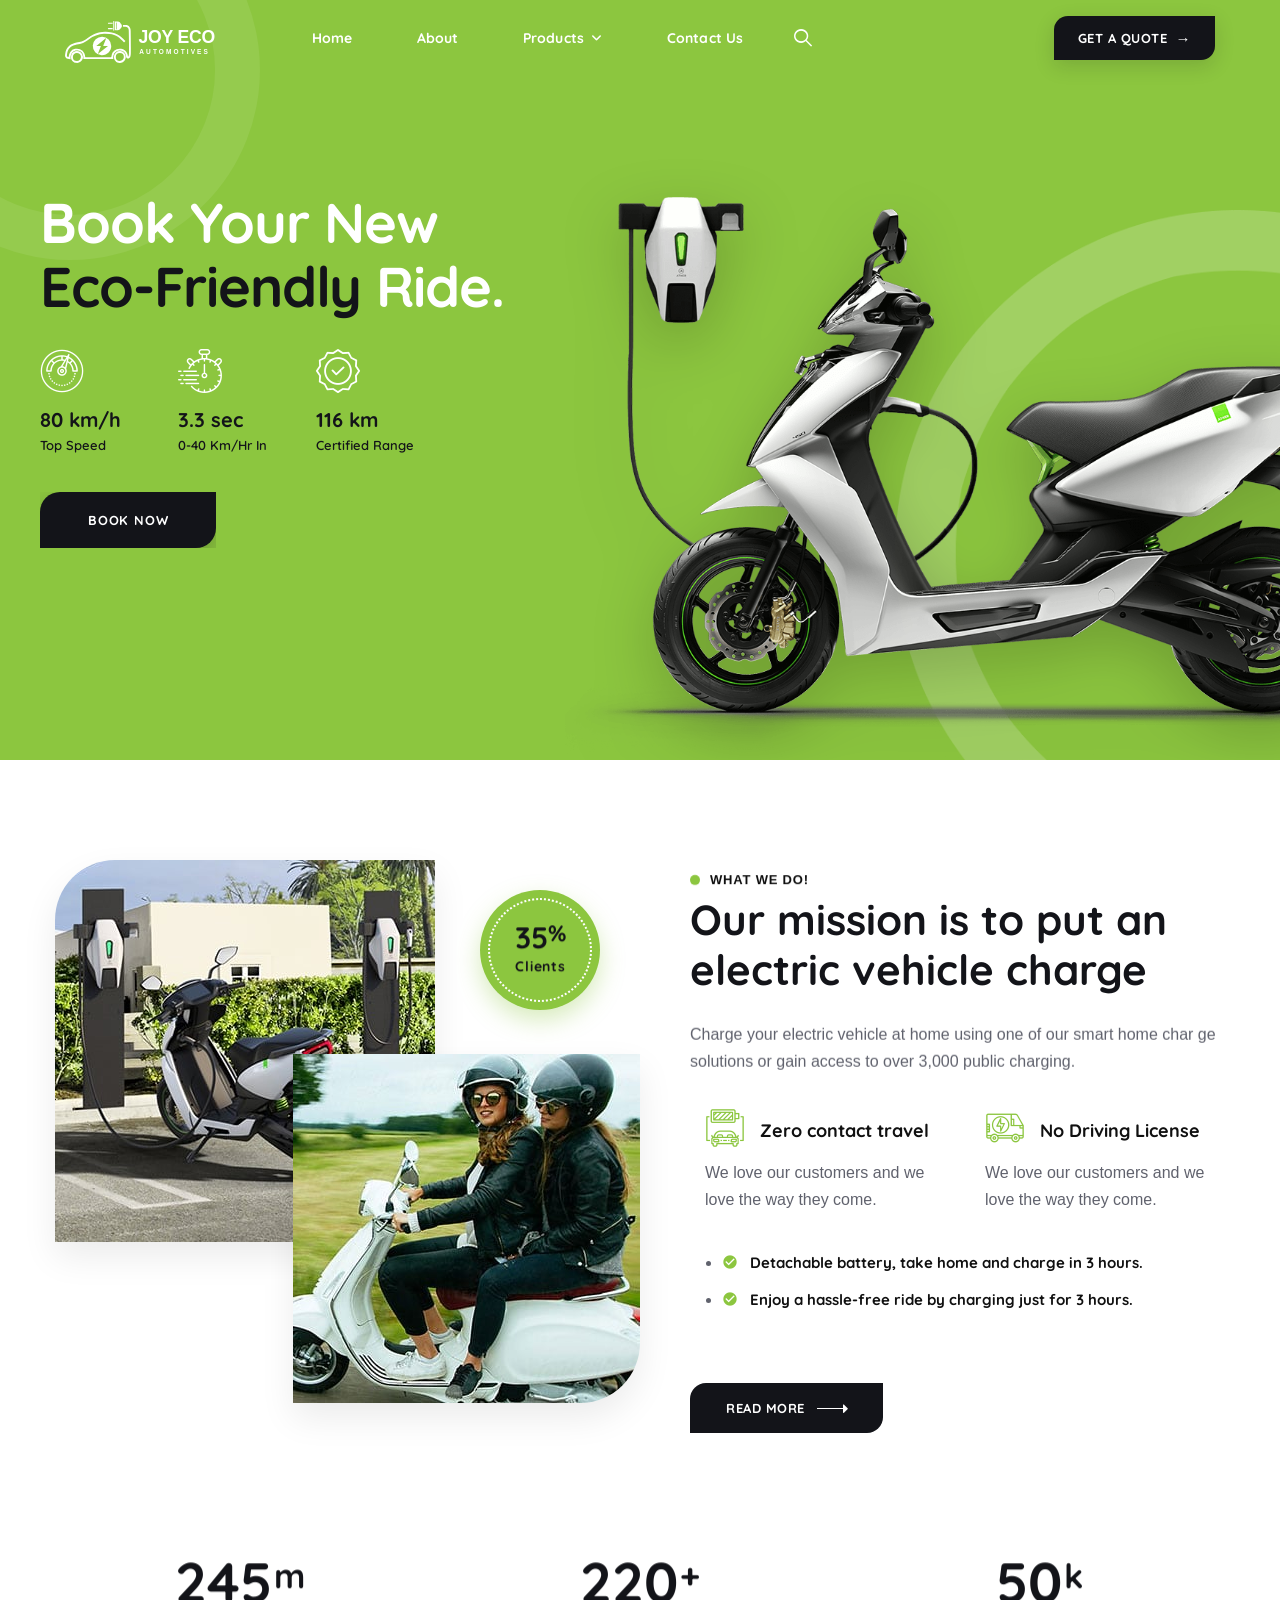
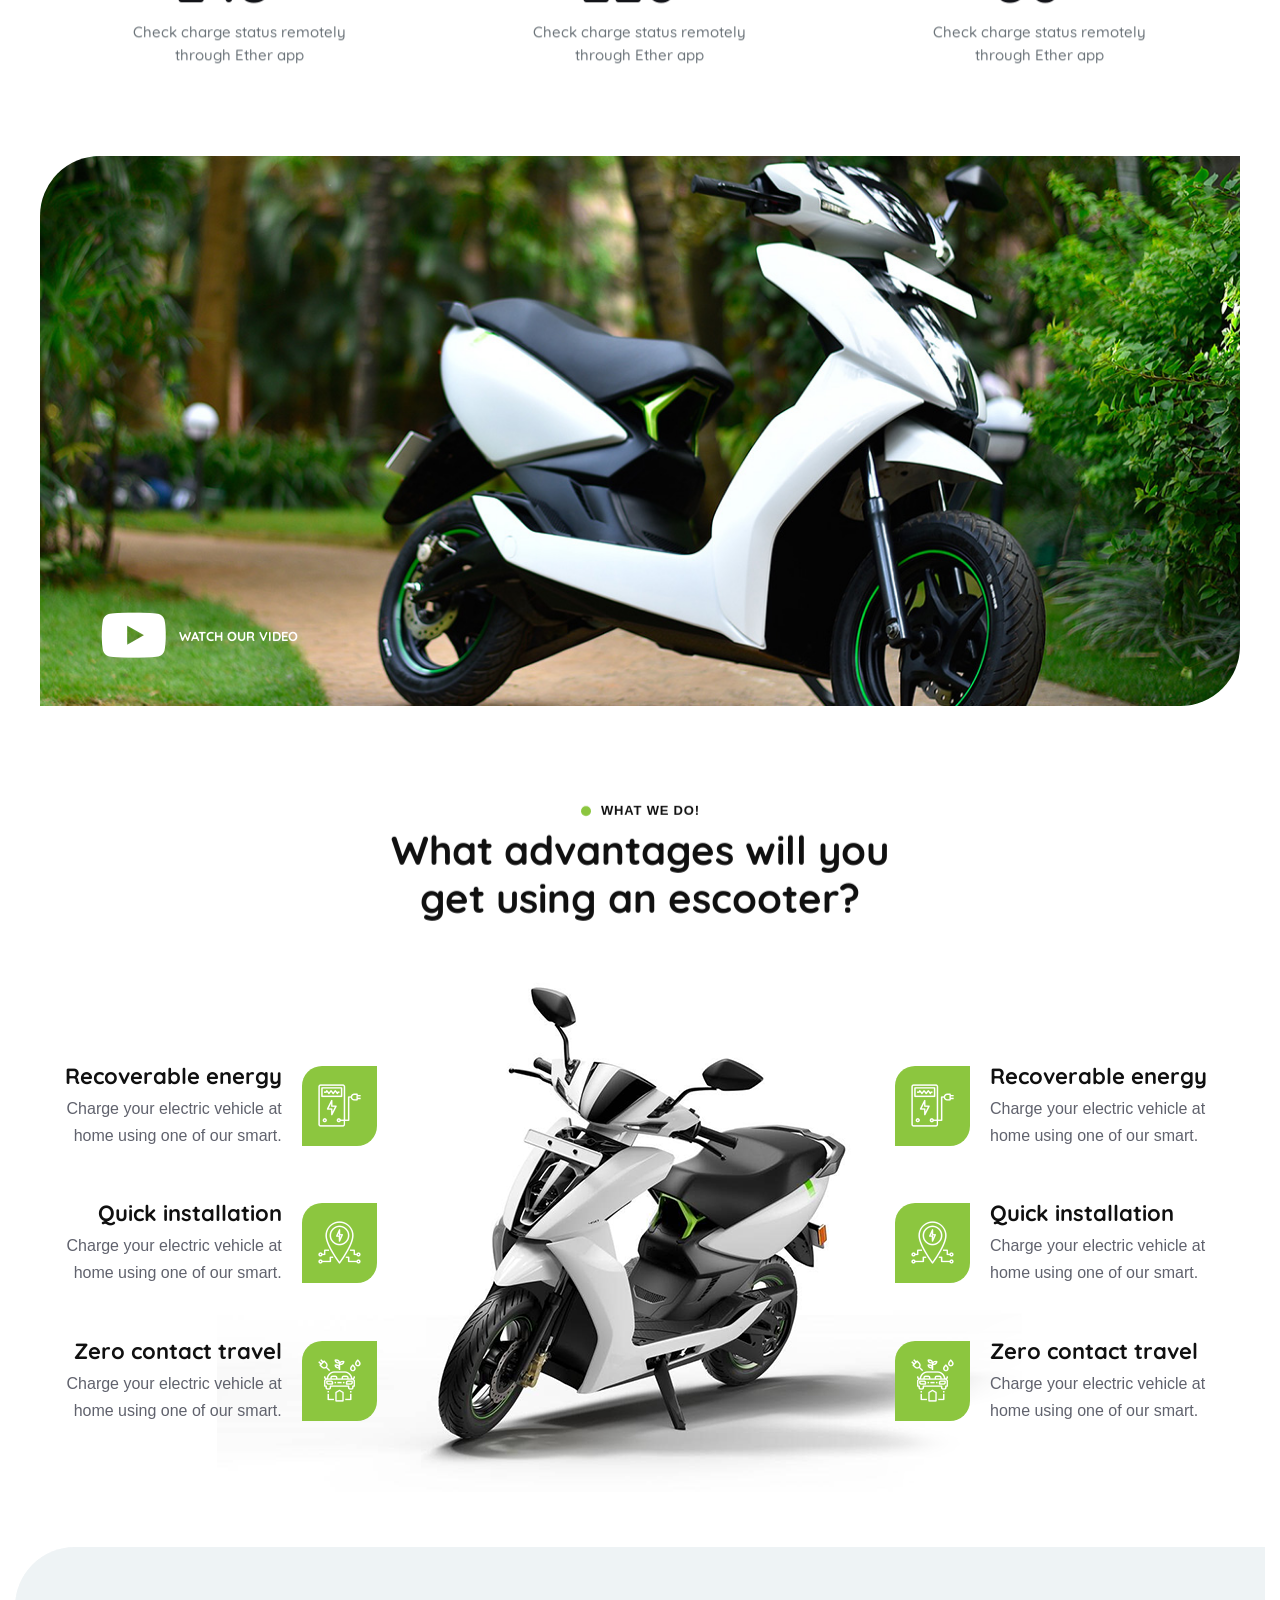
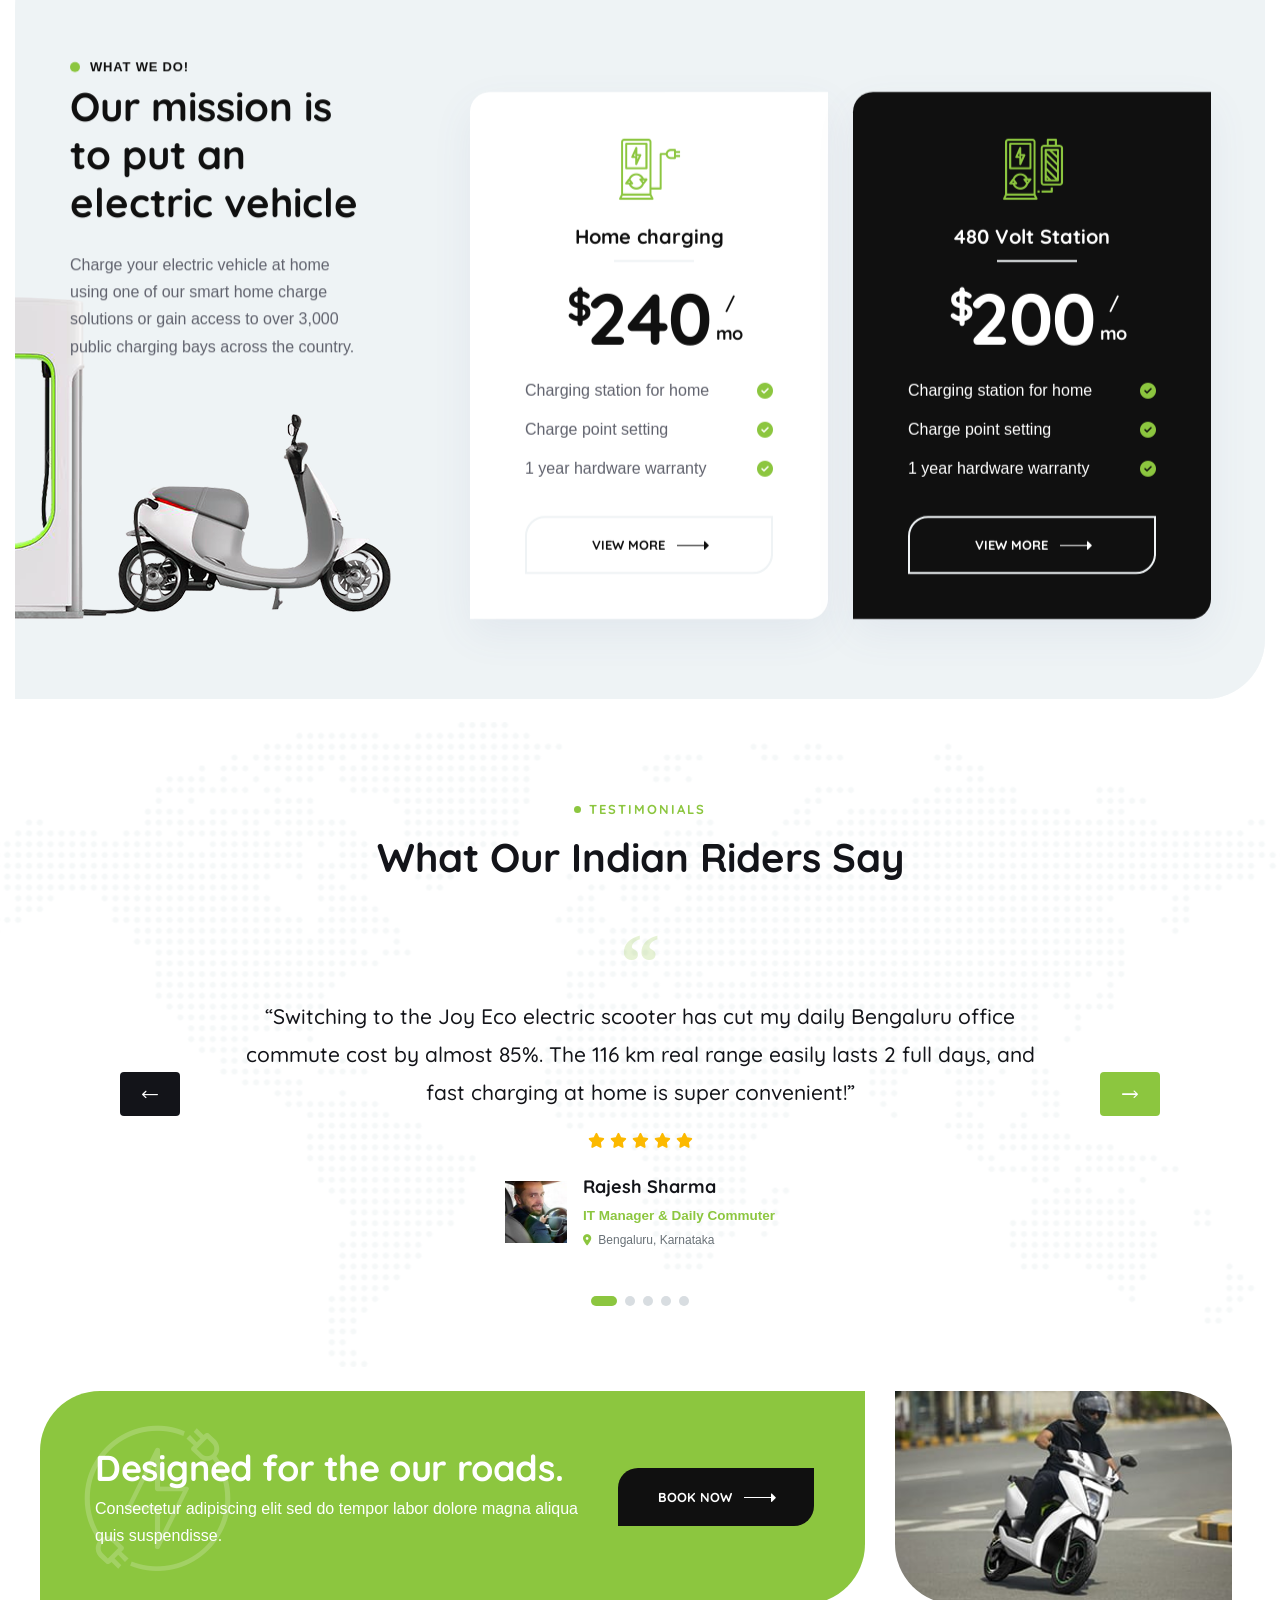
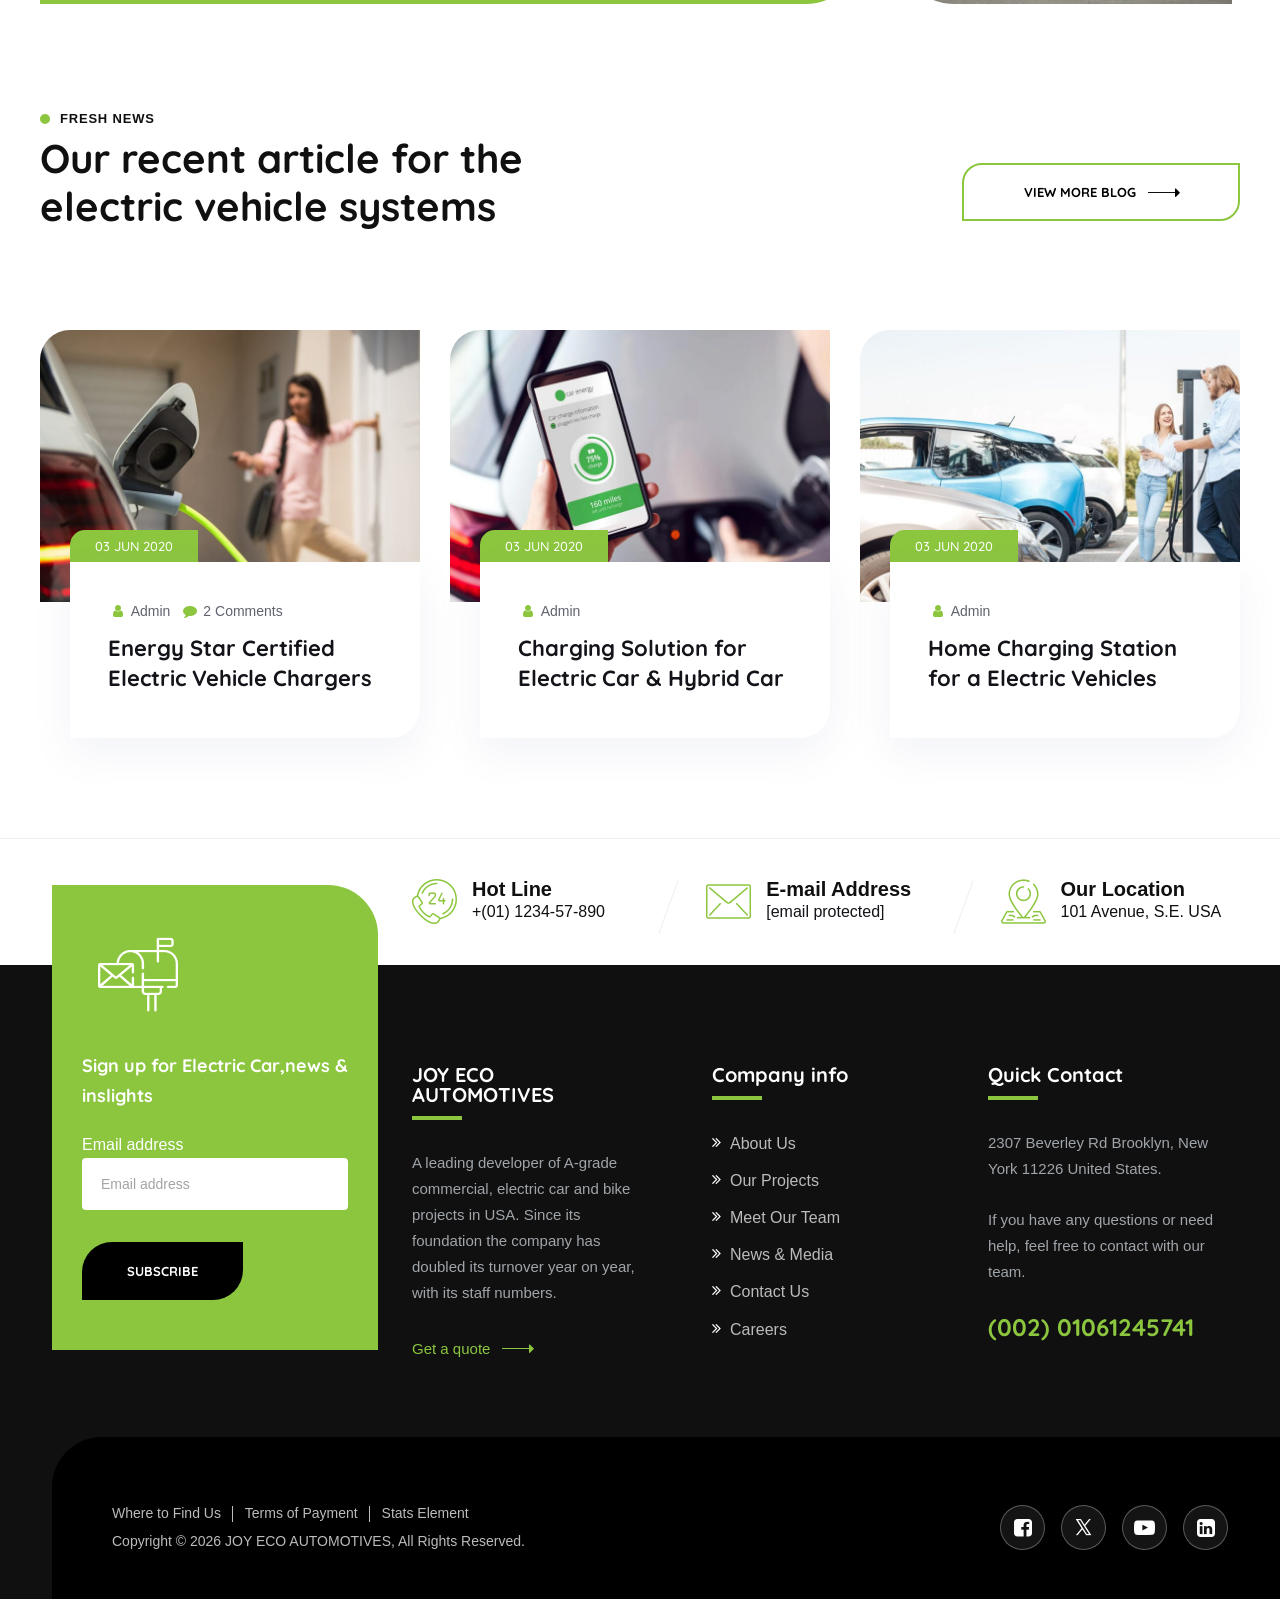
==== commit 05354e84: "nav option updated" ====
--- a/index.html
+++ b/index.html
@@ -177,11 +177,11 @@
 		rel="stylesheet">
 
 	<!-- Consolidated Core CSS Files (Theme, Header, Footer, Home, Responsive) -->
-	<link rel="stylesheet" href="assets/css/theme.css">
-	<link rel="stylesheet" href="assets/css/header.css">
-	<link rel="stylesheet" href="assets/css/home.css">
-	<link rel="stylesheet" href="assets/css/footer.css">
-	<link rel="stylesheet" href="assets/css/responsive.css">
+	<link rel="stylesheet" href="assets/css/theme.css?v=2">
+	<link rel="stylesheet" href="assets/css/header.css?v=2">
+	<link rel="stylesheet" href="assets/css/home.css?v=2">
+	<link rel="stylesheet" href="assets/css/footer.css?v=2">
+	<link rel="stylesheet" href="assets/css/responsive.css?v=2">
 </head>
 
 <body
@@ -1785,7 +1785,7 @@
 	<a href="#" id="backToTop" title="Back to Top"><i class="fa fa-angle-up"></i></a>
 
 	<!-- Core JavaScript Plugins -->
-	<script src="assets/js/main.js"></script>
+	<script src="assets/js/main.js?v=2"></script>
 
 </body>
 
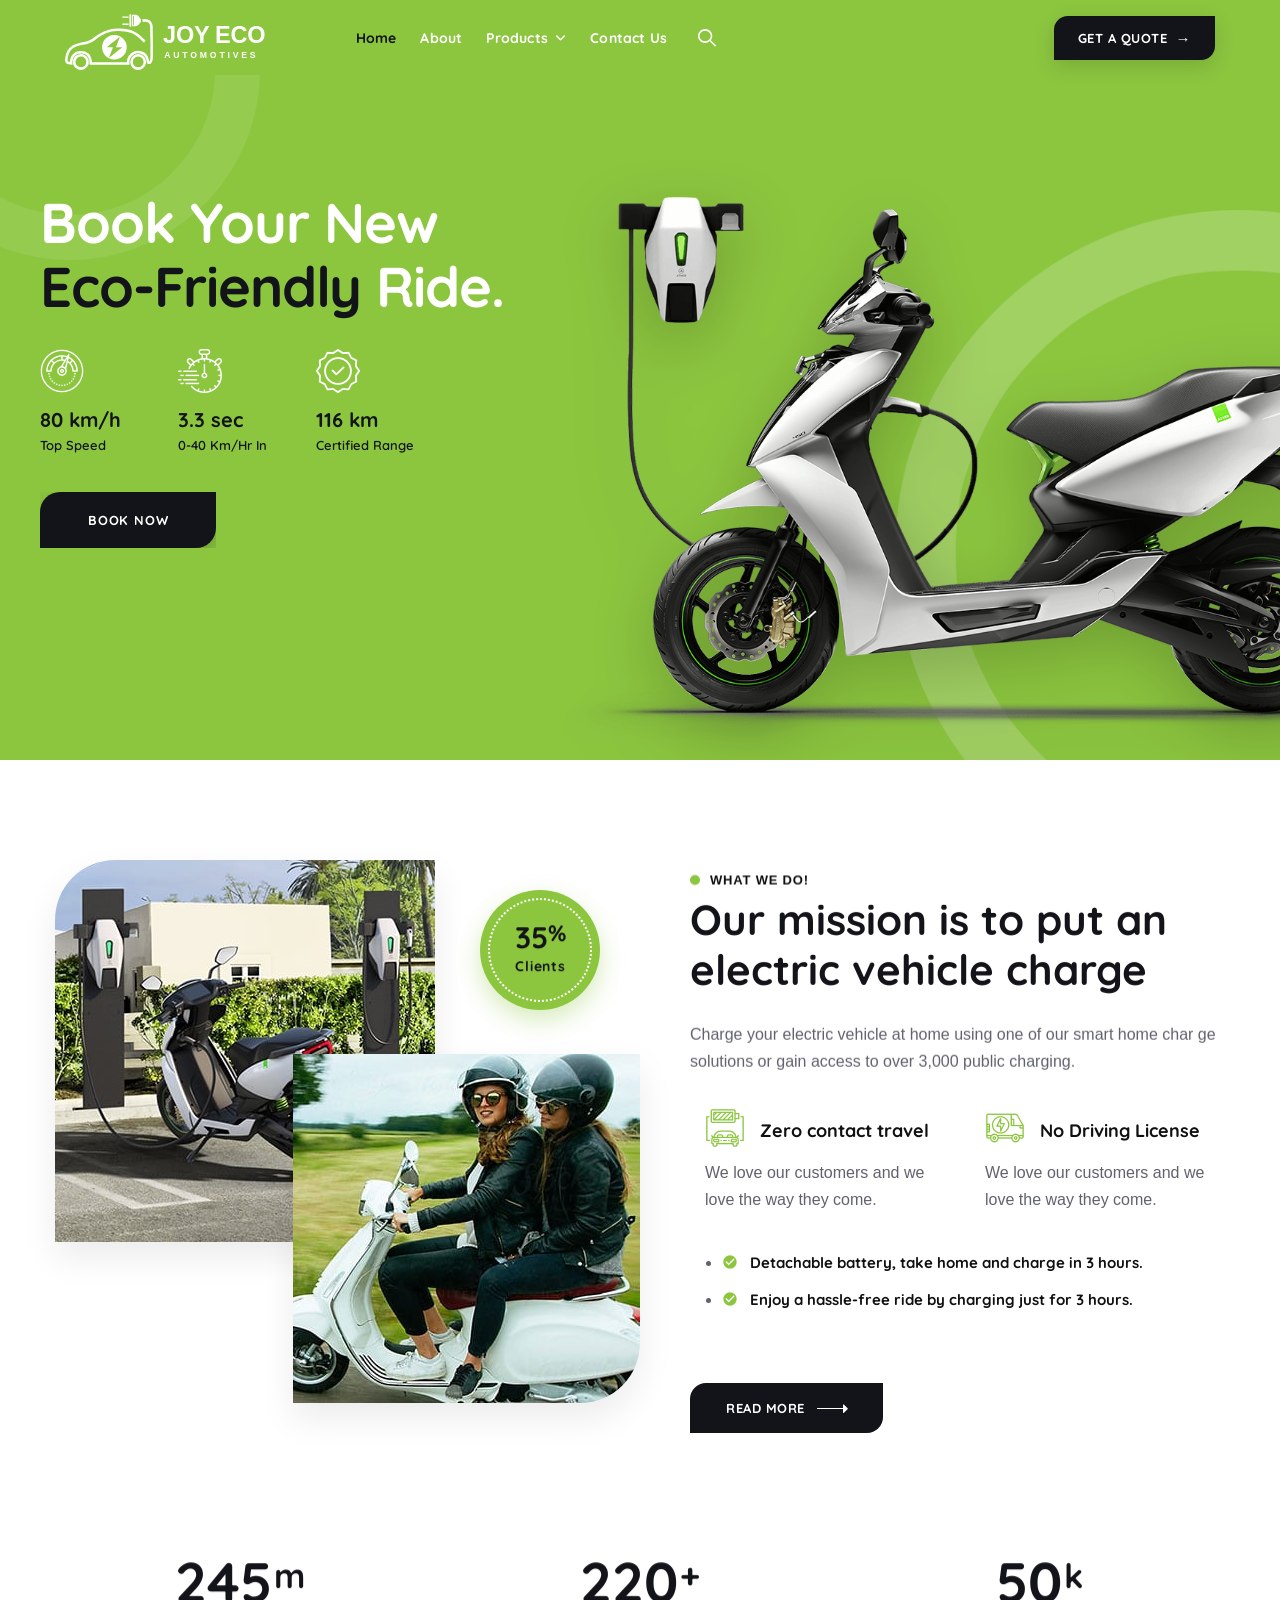
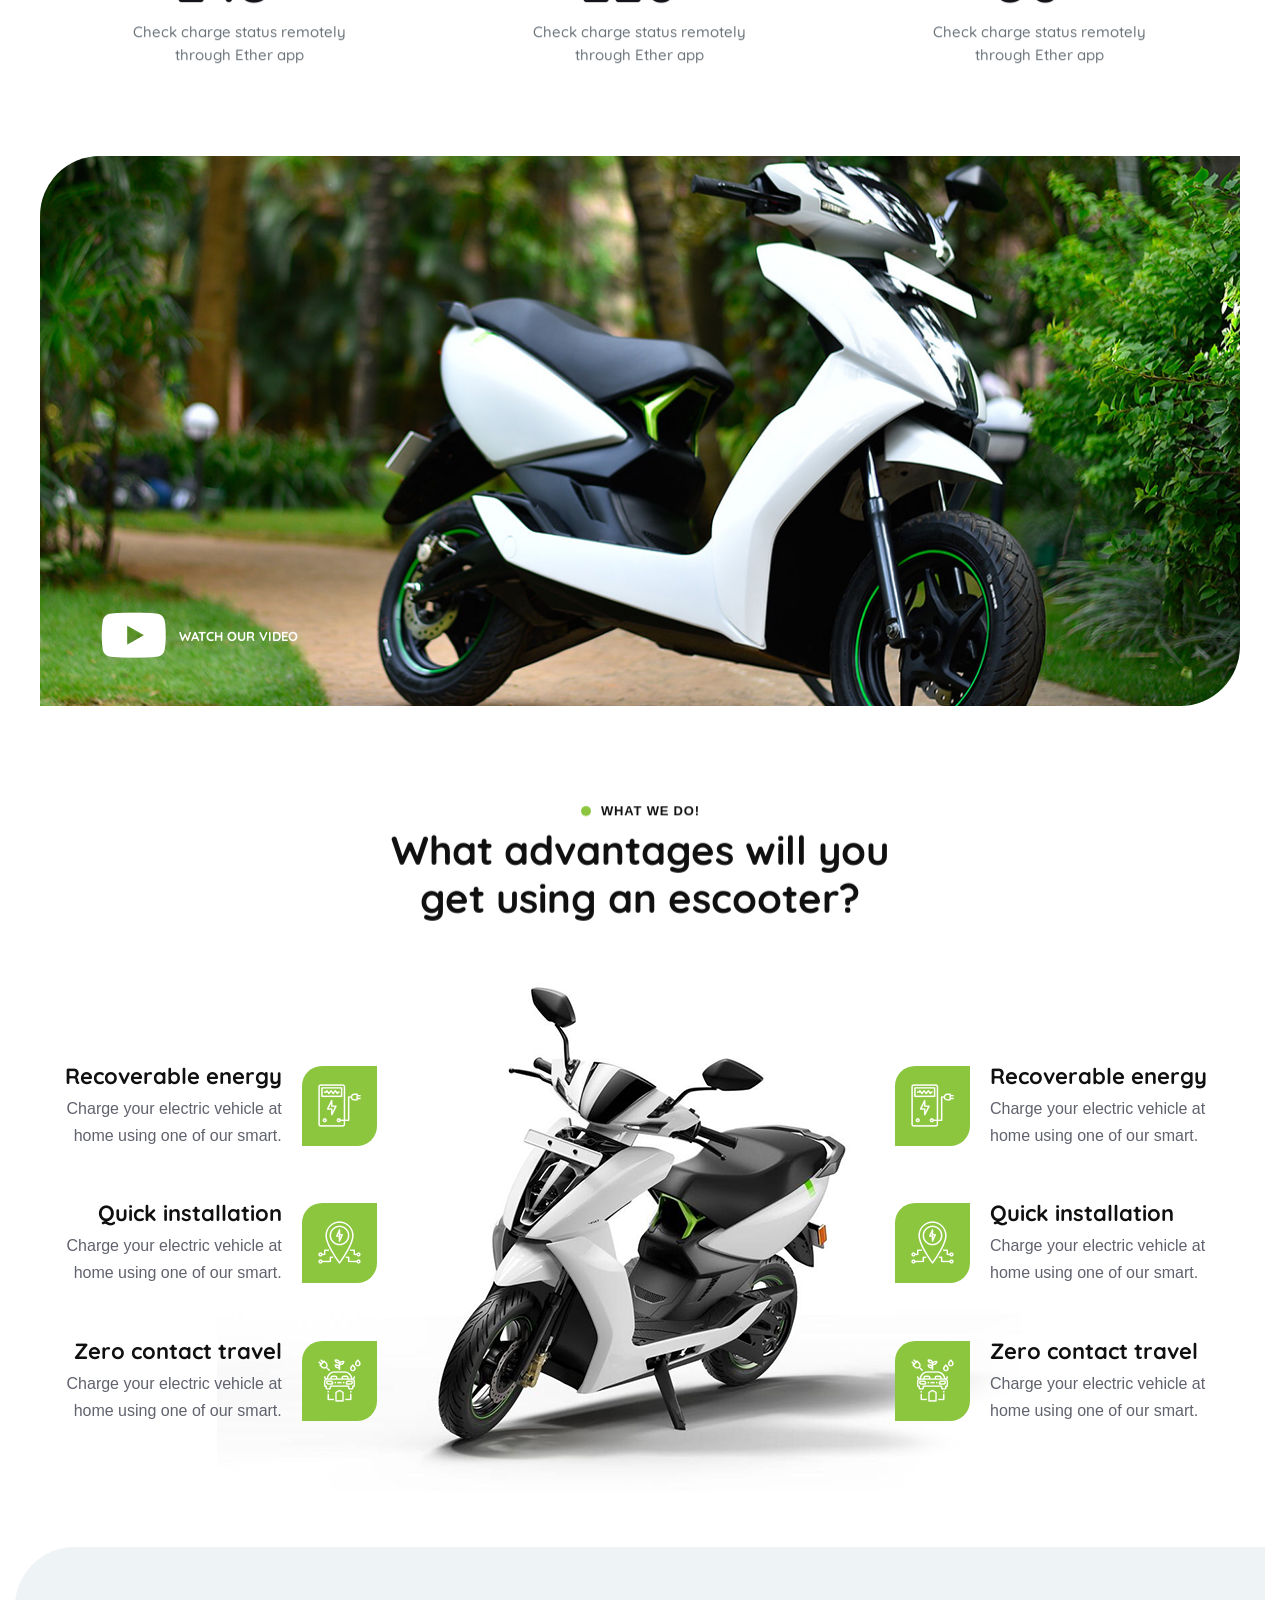
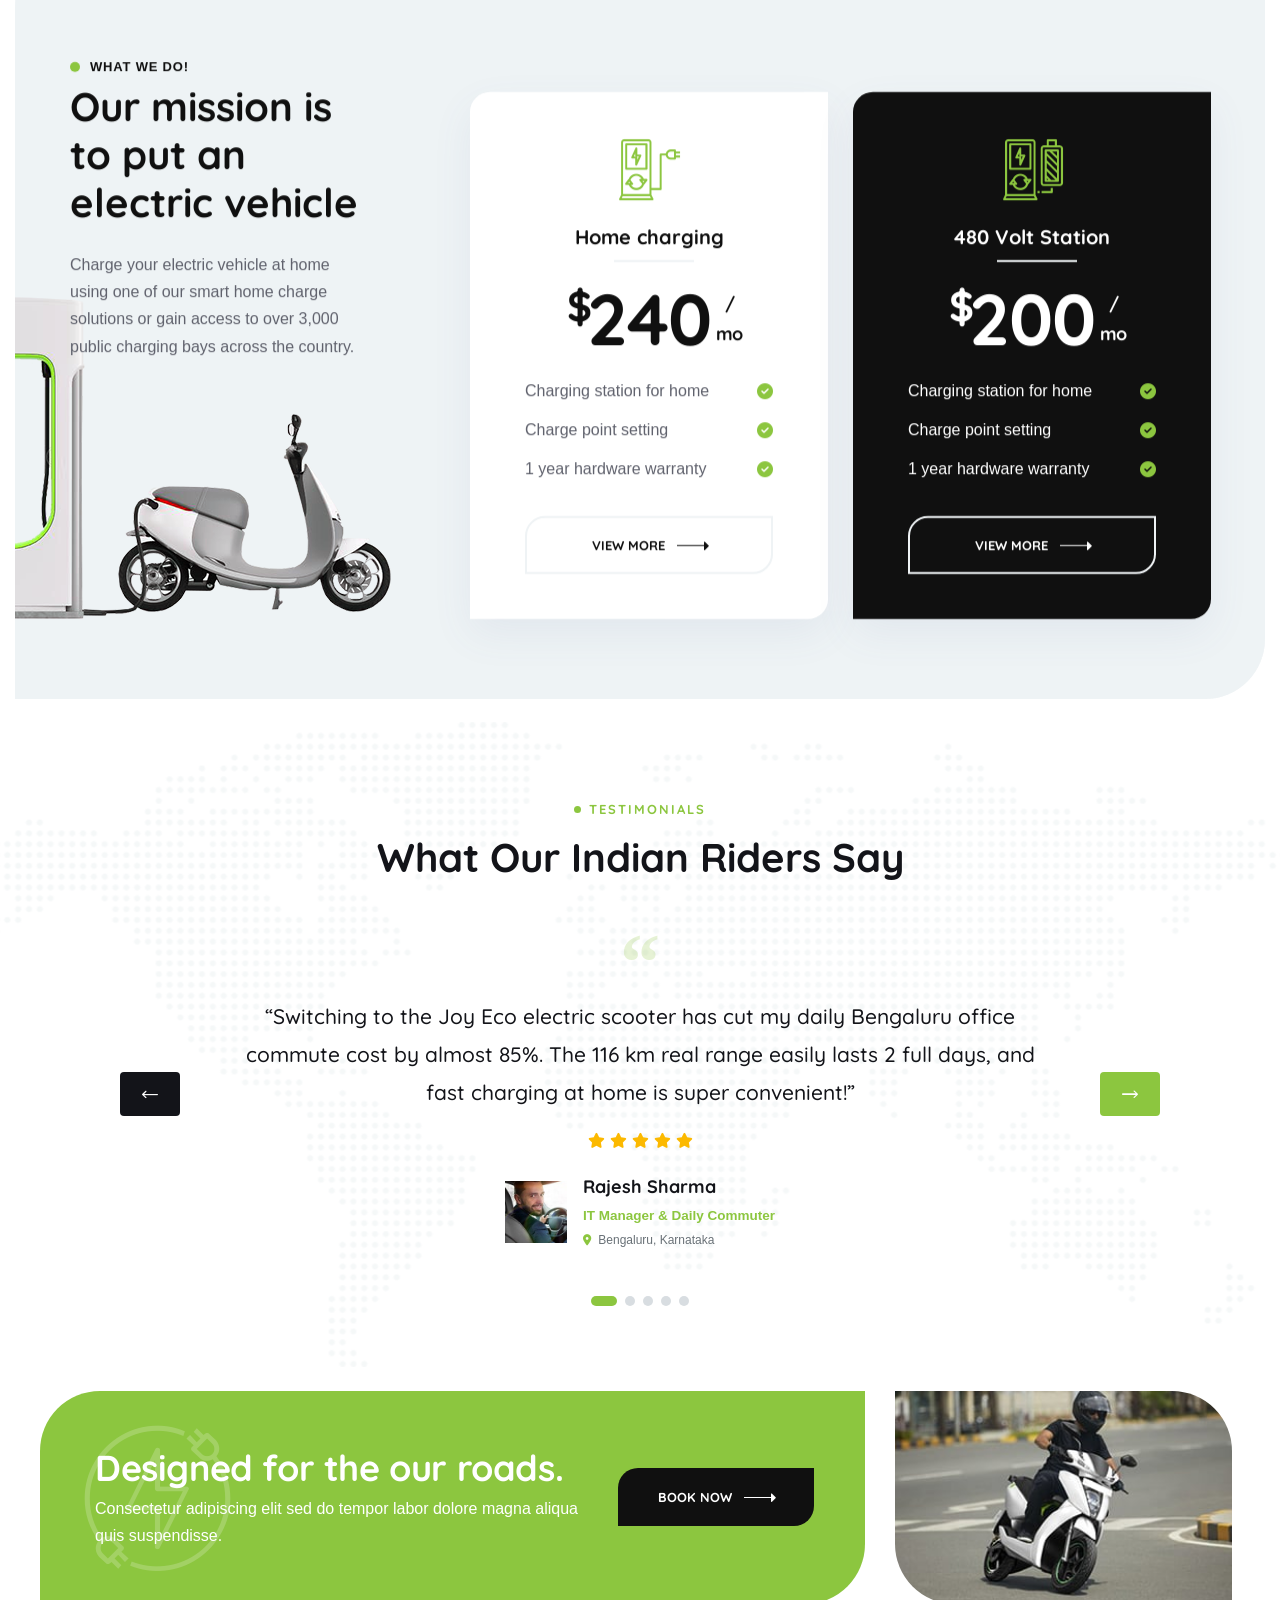
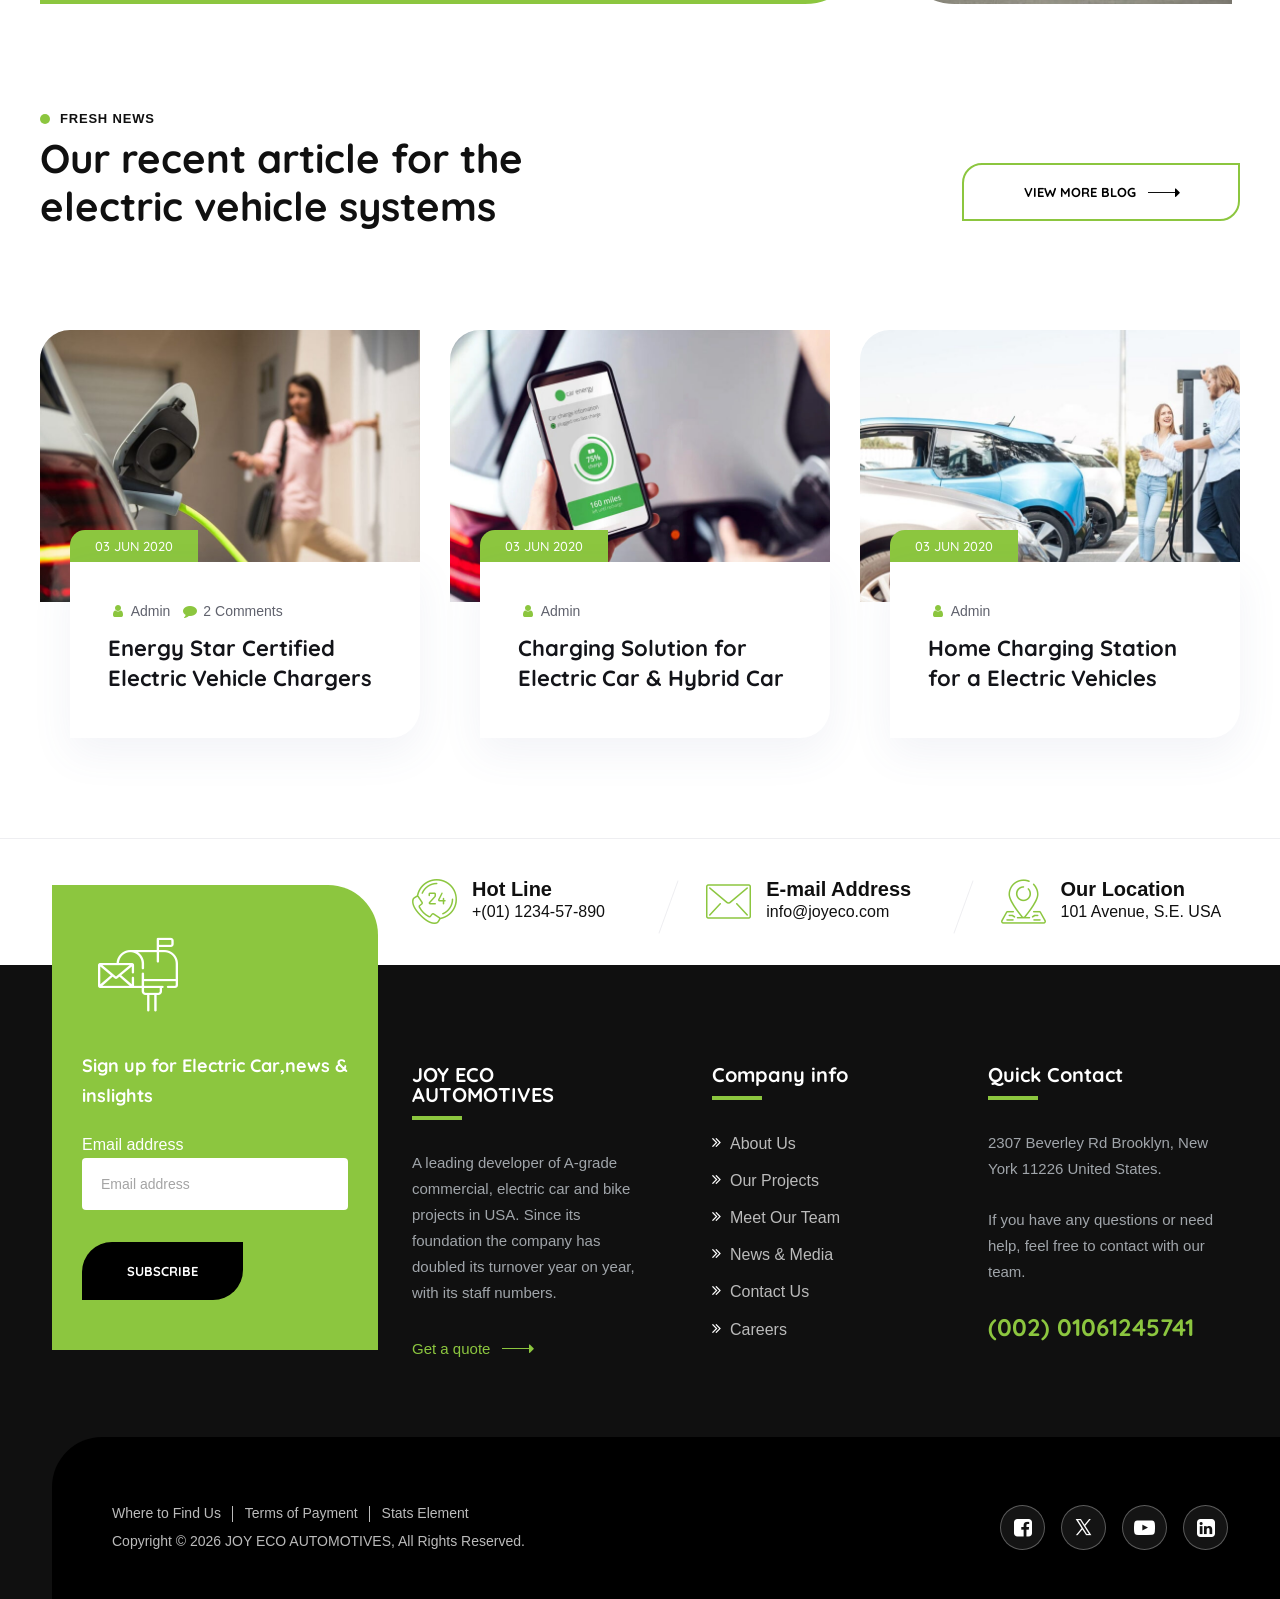
==== commit 8542ec6e: "header updated" ====
--- a/index.html
+++ b/index.html
@@ -1740,42 +1740,6 @@
 			</div><!-- .site-content-wrap -->
 
 
-			<div class="thsn-footer-section thsn-footer-big-area-wrapper thsn-parent-footer-2 ">
-				<div class="footer-wrap thsn-footer-big-area">
-					<div class="container">
-						<div class="row">
-							<div class="col-sm-12 d-flex justify-content-between">
-								<div class="thsn-footer-contact-info thsn-footer-contact-info-1">
-									<span class="thsn-header-box-icon"><i
-											class="thsn-grevo-icon thsn-grevo-icon-time-call"></i></span>
-									<div class="thsn-footer-contact-info-wrap">
-										<span class="thsn-label">Hot Line</span>
-										<span class="thsn-desc">+(01) 1234-57-890</span>
-									</div>
-								</div>
-								<div class="thsn-footer-contact-info thsn-footer-contact-info-2">
-									<span class="thsn-header-box-icon"><i
-											class="thsn-grevo-icon thsn-grevo-icon-email"></i></span>
-									<div class="thsn-footer-contact-info-wrap">
-										<span class="thsn-label">E-mail Address</span>
-										<span class="thsn-desc"><a href="/cdn-cgi/l/email-protection"
-												class="__cf_email__"
-												data-cfemail="b3d4c1d6c5dcdaddd5dcf3d4ded2dadf9dd0dcde">[email&#160;protected]</a></span>
-									</div>
-								</div>
-								<div class="thsn-footer-contact-info thsn-footer-contact-info-3">
-									<span class="thsn-header-box-icon"><i
-											class="thsn-grevo-icon thsn-grevo-icon-location"></i></span>
-									<div class="thsn-footer-contact-info-wrap">
-										<span class="thsn-label">Our Location</span>
-										<span class="thsn-desc">101 Avenue, S.E. USA</span>
-									</div>
-								</div>
-							</div>
-						</div>
-					</div>
-				</div>
-			</div>
 			<!-- Footer Component (Loaded from components/footer.html) -->
 			<div id="site-footer-component"></div>
 		</div><!-- .site-content-contain -->
--- a/assets/css/theme.css
+++ b/assets/css/theme.css
@@ -28712,7 +28712,7 @@
 }
 
 .thsn-bg-color-globalcolor.thsn-title-bar-wrapper:before {
-    background-color: rgba(var(--thsn-grevo-global-color-rgb), 0.50)
+    background-color: rgba(var(--thsn-grevo-global-color-rgb), 0.50);
 }
 
 .thsn-title-bar-wrapper.thsn-bg-color-gradientcolor:before {
@@ -28877,8 +28877,7 @@
 }
 
 .page #content {
-    padding-top: 100px;
-    padding-bottom: 100px
+    padding: 0px;
 }
 
 .page.thsn-sidebar-no.elementor-page #content {
--- a/assets/css/header.css
+++ b/assets/css/header.css
@@ -563,6 +563,11 @@
   background: transparent !important;
 }
 
+body:not(.home) .thsn-header-overlay {
+  position: relative !important;
+  background: #8cc63f !important;
+}
+
 .thsn-header-height-wrapper {
   height: 75px !important;
 }
@@ -570,7 +575,7 @@
 .thsn-main-header-area {
   padding: 0 !important;
   height: 75px !important;
-  background: transparent !important;
+  background: #8cc63f !important;
   border-bottom: none !important;
   transition: all 0.3s ease;
 }
@@ -608,7 +613,7 @@
 
 .site-title .thsn-main-logo {
   display: inline-block !important;
-  max-height: 42px !important;
+  max-height: 56px !important;
   width: auto !important;
 }
 
@@ -699,15 +704,19 @@
   }
 }
 
-#thsn-top-menu>li:hover>a {
+#thsn-top-menu>li:hover>a,
+#thsn-top-menu>li.current-menu-item>a {
   color: #131419 !important;
 }
 
 .thsn-main-header-area.is-sticky #thsn-top-menu>li>a {
   color: #131419 !important;
-}
-
-.thsn-main-header-area.is-sticky #thsn-top-menu>li:hover>a {
+  margin: 0px;
+  height: 10px !important;
+}
+
+.thsn-main-header-area.is-sticky #thsn-top-menu>li:hover>a,
+.thsn-main-header-area.is-sticky #thsn-top-menu>li.current-menu-item>a {
   color: #8cc63f !important;
 }
 
--- a/assets/css/footer.css
+++ b/assets/css/footer.css
@@ -1157,7 +1157,7 @@
     }
 
     body:not(.thsn-max-mega-menu-override) .thsn-navbar div>ul>li>a {
-        margin: 0 20px;
+        margin: 0 0px;
         -webkit-transition: all .500s ease-in-out;
         transition: all .500s ease-in-out
     }
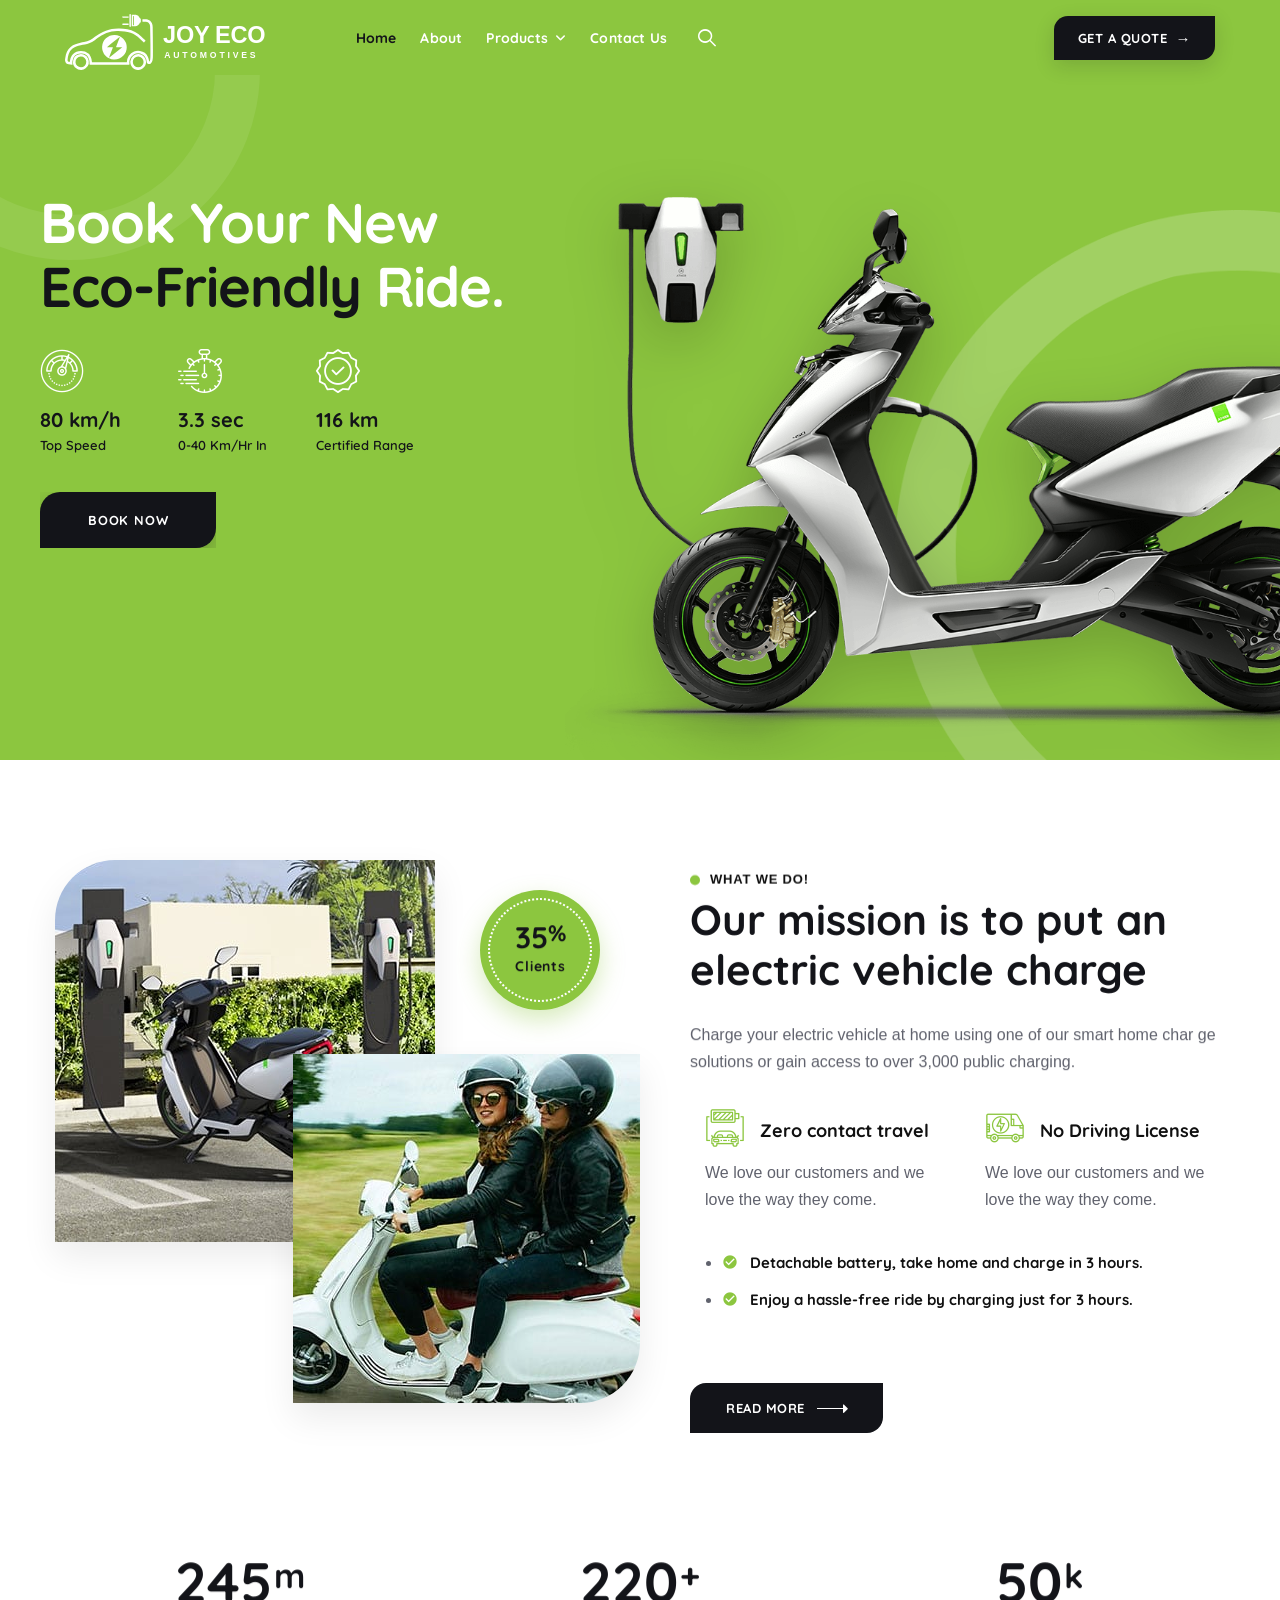
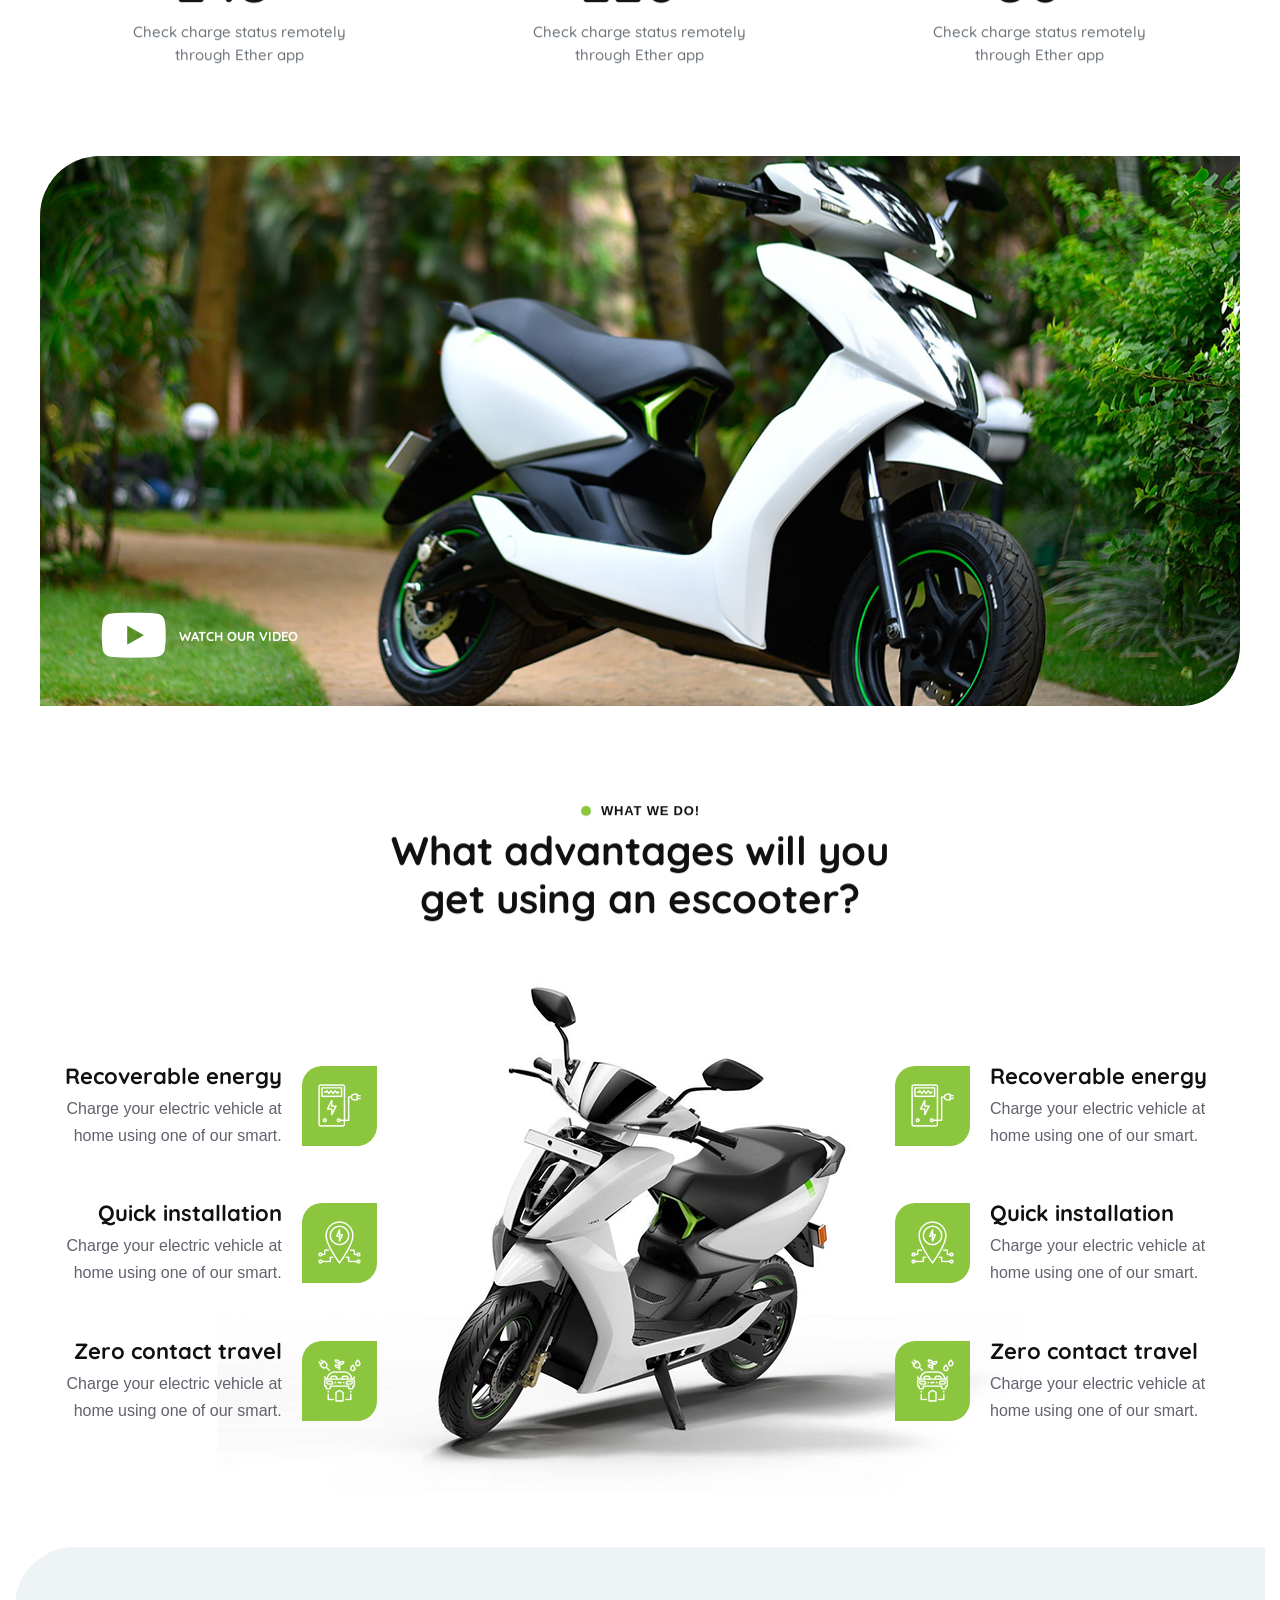
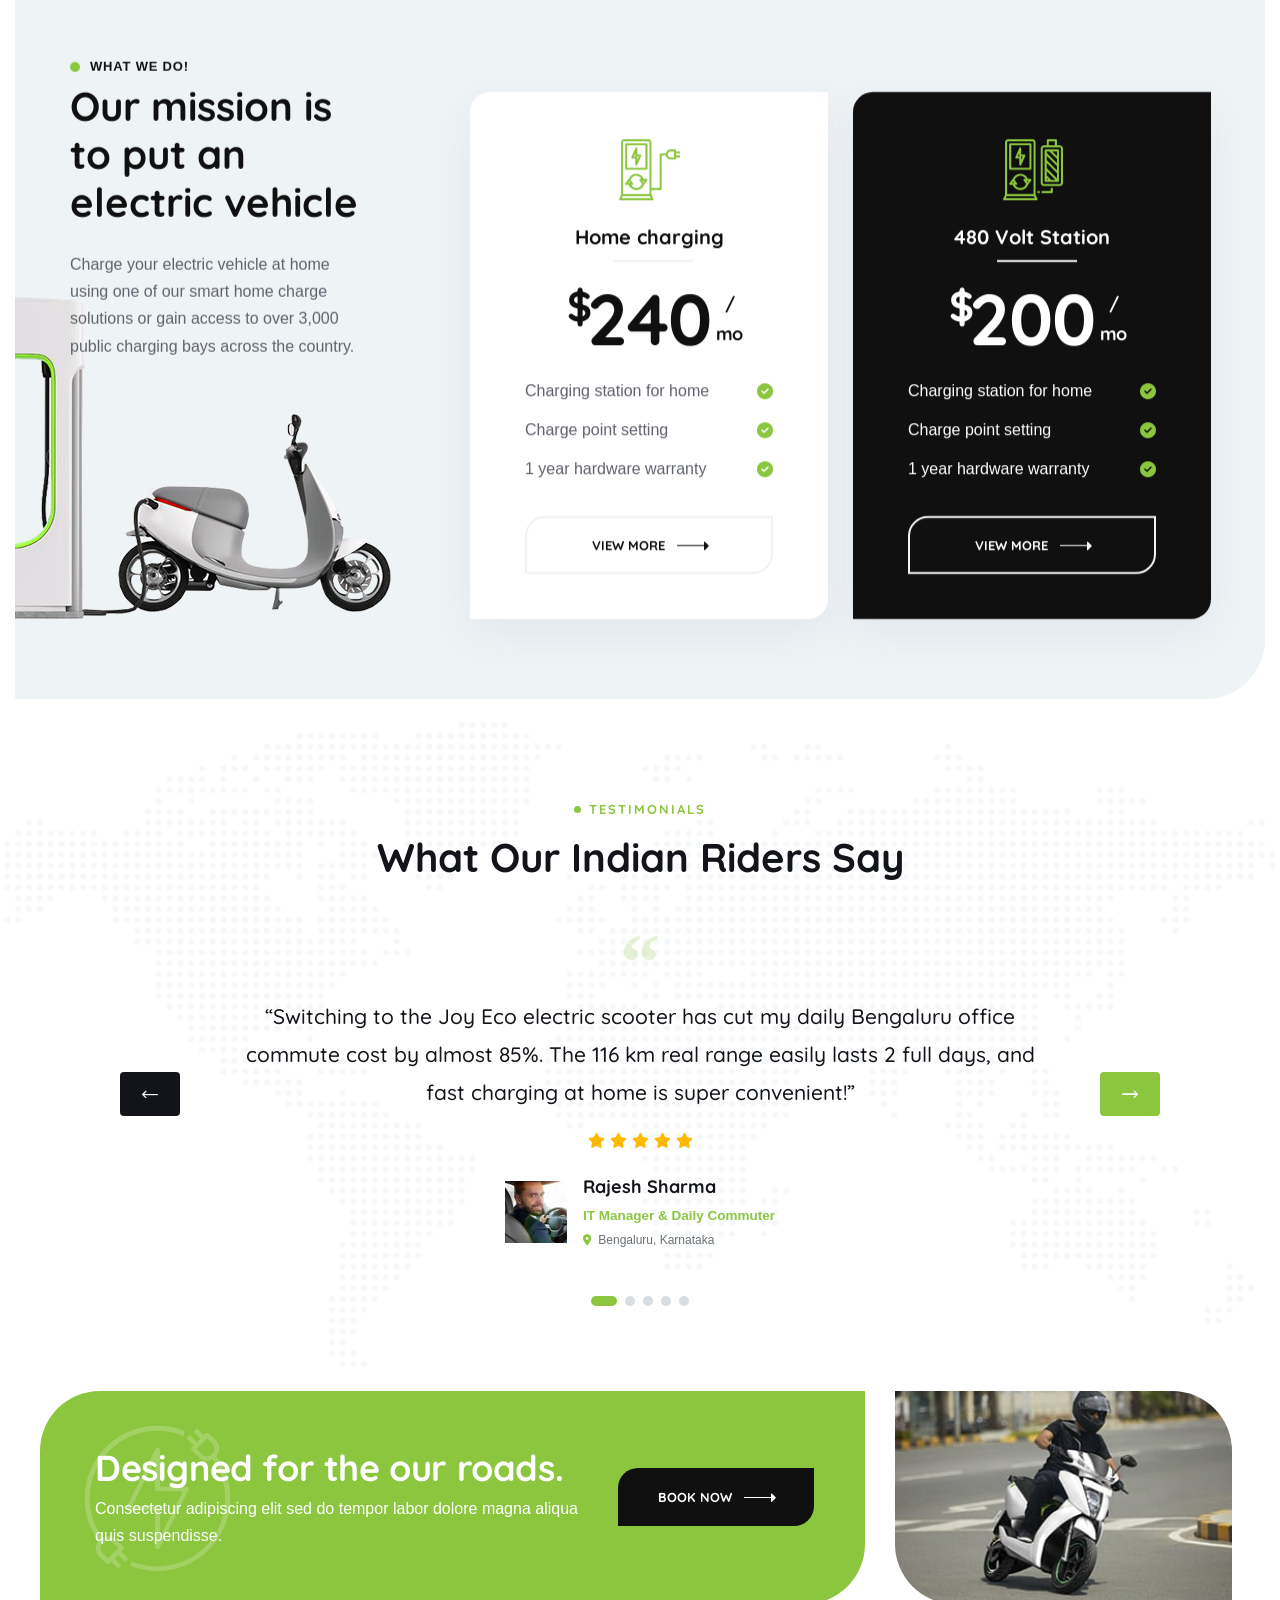
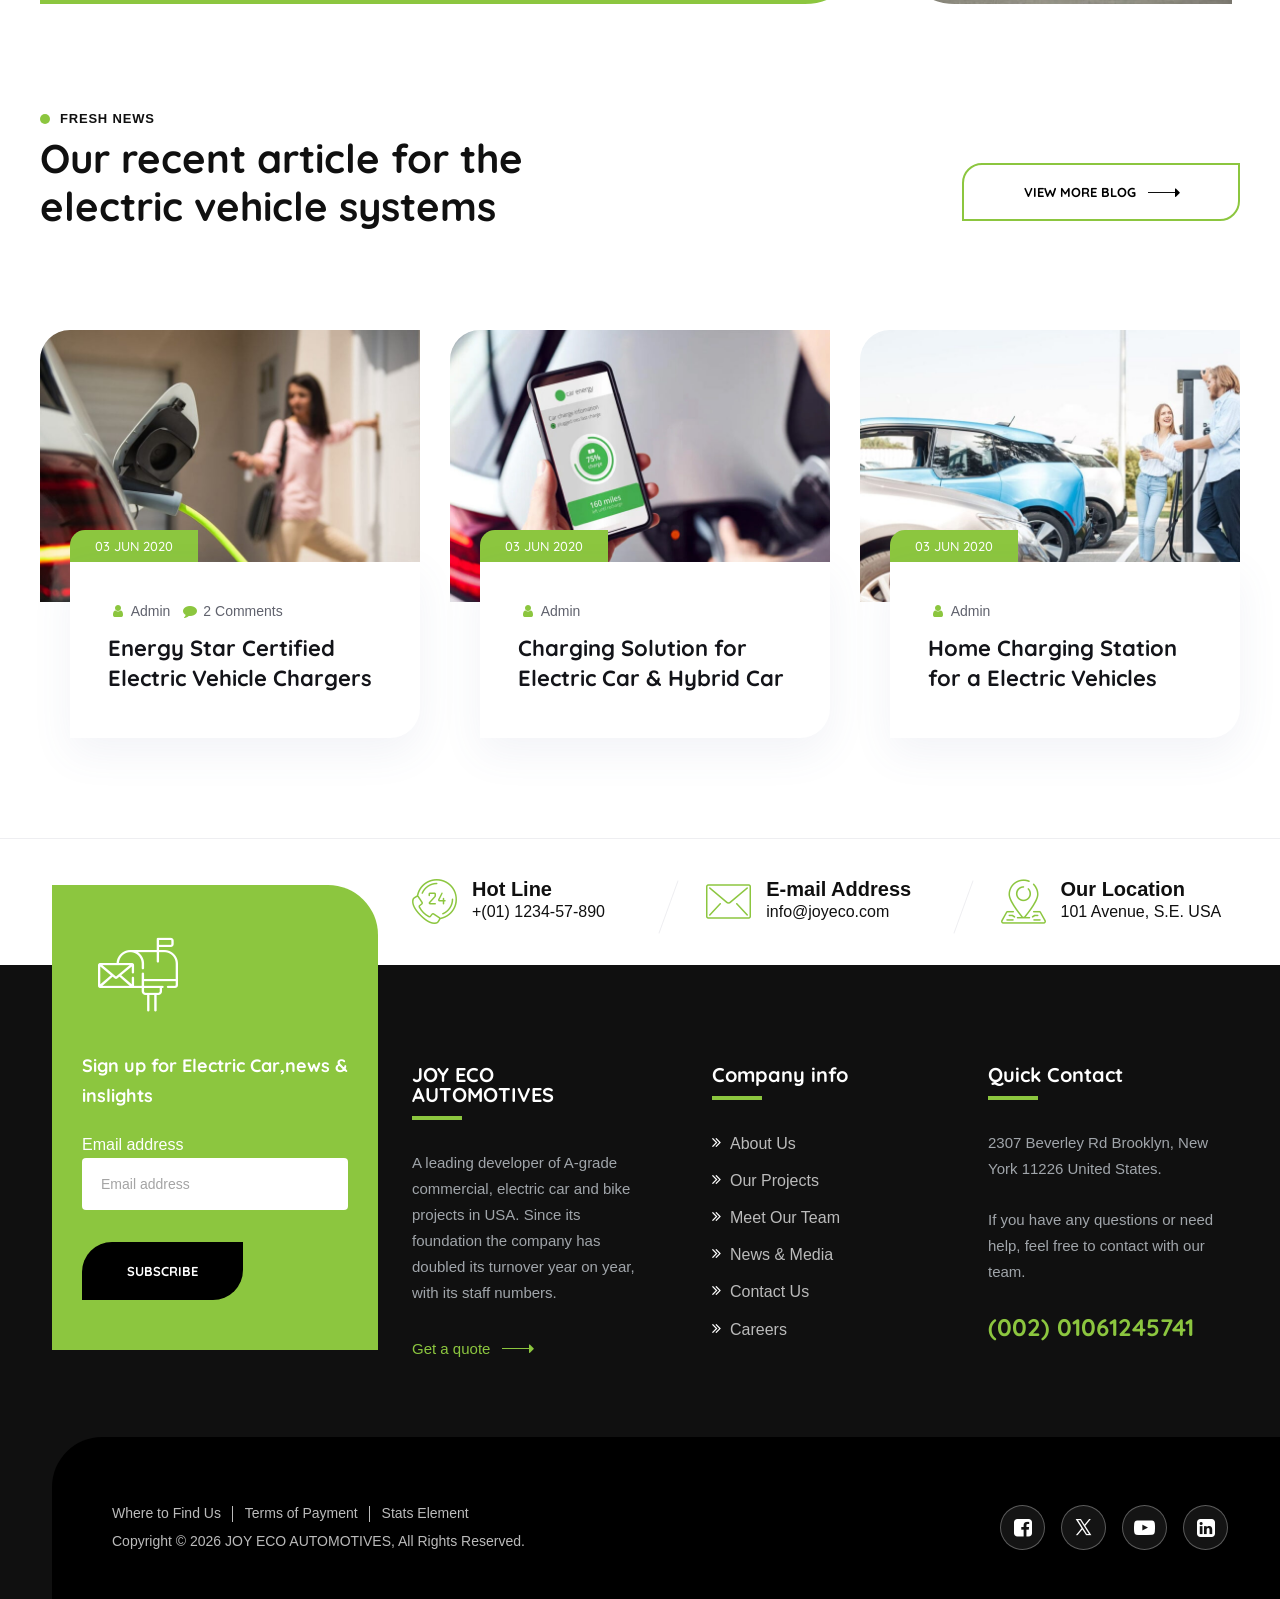
==== commit a9d575d8: "routing updated" ====
--- a/index.html
+++ b/index.html
@@ -1,174 +1,17 @@
 <!DOCTYPE html>
-<html lang="en-US" class="no-js no-svg">
+<html lang="en-US">
 
 <head>
 	<meta charset="UTF-8">
 	<meta name="viewport" content="width=device-width, initial-scale=1">
-	<!-- browser-theme-color for WordPress -->
 	<meta name="theme-color" content="#8cc63f">
-	<meta name="msapplication-navbutton-color" content="#8cc63f">
-	<meta name="mobile-web-app-capable" content="yes">
-	<meta name="apple-mobile-web-app-status-bar-style" content="black-translucent">
-	<link rel="profile" href="https://gmpg.org/xfn/11">
-	<title>JOY ECO AUTOMOTIVES &#8211; Electric Vehicle &amp; Charging Solutions</title>
-	<meta name='robots' content='max-image-preview:large' />
-	<link rel='dns-prefetch' href='//platform-api.sharethis.com' />
+	<title>JOY ECO AUTOMOTIVES – Electric Vehicle &amp; Charging Solutions</title>
 
-	<link rel="alternate" type="application/rss+xml" title="Grevo Demo2 &raquo; Feed"
-		href="https://grevo-demo.pbminfotech.com/demo2/feed/" />
-	<link rel="alternate" type="application/rss+xml" title="Grevo Demo2 &raquo; Comments Feed"
-		href="https://grevo-demo.pbminfotech.com/demo2/comments/feed/" />
-	<link rel="alternate" title="oEmbed (JSON)" type="application/json+oembed"
-		href="https://grevo-demo.pbminfotech.com/demo2/wp-json/oembed/1.0/embed?url=https%3A%2F%2Fgrevo-demo.pbminfotech.com%2Fdemo2%2F" />
-	<link rel="alternate" title="oEmbed (XML)" type="text/xml+oembed"
-		href="https://grevo-demo.pbminfotech.com/demo2/wp-json/oembed/1.0/embed?url=https%3A%2F%2Fgrevo-demo.pbminfotech.com%2Fdemo2%2F&#038;format=xml" />
-	<!-- Extracted In-page Stylesheet -->
-	<link rel="stylesheet" href="assets/css/inpage-styles.css">
-
-
-
-
-
-
-
-
-
-
-
-
-
-
-
-
-
-
-
-
-
-
-
-
-
-
-
-
-
-
-
-
-
-
-
-
-
-
-
-
-	<script id="jquery-core-js"
-		src="https://grevo-demo.pbminfotech.com/demo2/wp-includes/js/jquery/jquery.min.js?ver=3.7.1"></script>
-	<script id="jquery-migrate-js"
-		src="https://grevo-demo.pbminfotech.com/demo2/wp-includes/js/jquery/jquery-migrate.min.js?ver=3.4.1"></script>
-	<script id="jquery-scrollbar-js"
-		src="https://grevo-demo.pbminfotech.com/demo2/wp-content/plugins/pbminfotech-theme-dock/js/jquery.scrollbar.min.js?ver=7.1.4"></script>
-	<script id="pbmdock-script-js"
-		src="https://grevo-demo.pbminfotech.com/demo2/wp-content/plugins/pbminfotech-theme-dock/js/script.js?ver=7.1.4"></script>
-	<script async data-wp-strategy="async" id="tp-tools-js"
-		src="//grevo-demo.pbminfotech.com/demo2/wp-content/plugins/revslider/public/js/libs/tptools.js?ver=6.7.58"></script>
-	<script async data-wp-strategy="async" id="sr7-js"
-		src="//grevo-demo.pbminfotech.com/demo2/wp-content/plugins/revslider/public/js/sr7.js?ver=6.7.58"></script>
-	<script id="share-this-share-buttons-mu-js"
-		src="//platform-api.sharethis.com/js/sharethis.js?ver=2.3.10#property=612636254b43b00013899c2a&#038;product=inline-buttons&#038;source=sharethis-share-buttons-wordpress"></script>
-	<script data-wp-strategy="defer" defer id="wc-jquery-blockui-js"
-		src="https://grevo-demo.pbminfotech.com/demo2/wp-content/plugins/woocommerce/assets/js/jquery-blockui/jquery.blockUI.min.js?ver=2.7.0-wc.10.9.4"></script>
-	<script id="wc-add-to-cart-js-extra">
-		var wc_add_to_cart_params = { "ajax_url": "/demo2/wp-admin/admin-ajax.php", "wc_ajax_url": "/demo2/?wc-ajax=%%endpoint%%", "i18n_view_cart": "View cart", "cart_url": "https://grevo-demo.pbminfotech.com/demo2/product/battery-tester/", "is_cart": "", "cart_redirect_after_add": "no" };
-		//# sourceURL=wc-add-to-cart-js-extra
-	</script>
-	<script data-wp-strategy="defer" defer id="wc-add-to-cart-js"
-		src="https://grevo-demo.pbminfotech.com/demo2/wp-content/plugins/woocommerce/assets/js/frontend/add-to-cart.min.js?ver=10.9.4"></script>
-	<script data-wp-strategy="defer" defer id="wc-js-cookie-js"
-		src="https://grevo-demo.pbminfotech.com/demo2/wp-content/plugins/woocommerce/assets/js/js-cookie/js.cookie.min.js?ver=2.1.4-wc.10.9.4"></script>
-	<script id="woocommerce-js-extra">
-		var woocommerce_params = { "ajax_url": "/demo2/wp-admin/admin-ajax.php", "wc_ajax_url": "/demo2/?wc-ajax=%%endpoint%%", "i18n_password_show": "Show password", "i18n_password_hide": "Hide password" };
-		//# sourceURL=woocommerce-js-extra
-	</script>
-	<script data-wp-strategy="defer" defer id="woocommerce-js"
-		src="https://grevo-demo.pbminfotech.com/demo2/wp-content/plugins/woocommerce/assets/js/frontend/woocommerce.min.js?ver=10.9.4"></script>
-	<script id="jquery-waypoints-js"
-		src="https://grevo-demo.pbminfotech.com/demo2/wp-content/themes/grevo/libraries/waypoints/jquery.waypoints.min.js?ver=7.1.4"></script>
-	<script id="jquery-circle-progress-js"
-		src="https://grevo-demo.pbminfotech.com/demo2/wp-content/themes/grevo/libraries/jquery-circle-progress/circle-progress.min.js?ver=7.1.4"></script>
-	<script id="numinate-js"
-		src="https://grevo-demo.pbminfotech.com/demo2/wp-content/themes/grevo/libraries/numinate/numinate.min.js?ver=7.1.4"></script>
-	<script id="owl-carousel-js"
-		src="https://grevo-demo.pbminfotech.com/demo2/wp-content/themes/grevo/libraries/owl-carousel/owl.carousel.min.js?ver=7.1.4"></script>
-	<script id="jquery-observe-js"
-		src="https://grevo-demo.pbminfotech.com/demo2/wp-content/themes/grevo/libraries/jquery-observe/jquery-observe.min.js?ver=7.1.4"></script>
-	<script data-wp-strategy="defer" defer id="wc-select2-js"
-		src="https://grevo-demo.pbminfotech.com/demo2/wp-content/plugins/woocommerce/assets/js/select2/select2.full.min.js?ver=4.0.3-wc.10.9.4"></script>
-	<script id="magnific-popup-js"
-		src="https://grevo-demo.pbminfotech.com/demo2/wp-content/themes/grevo/libraries/magnific-popup/jquery.magnific-popup.min.js?ver=7.1.4"></script>
-	<script id="jquery-sticky-js"
-		src="https://grevo-demo.pbminfotech.com/demo2/wp-content/themes/grevo/libraries/sticky-toolkit/jquery.sticky-kit.min.js?ver=7.1.4"></script>
-	<script id="thsn-core-script-js-extra">
-		var thsn_js_variables = { "responsive": "1200", "ajaxurl": "https://grevo-demo.pbminfotech.com/demo2/wp-admin/admin-ajax.php" };
-		//# sourceURL=thsn-core-script-js-extra
-	</script>
-	<script id="thsn-core-script-js"
-		src="https://grevo-demo.pbminfotech.com/demo2/wp-content/themes/grevo/js/core.min.js?ver=7.1.4"></script>
-	<script id="thsn-elementor-script-js"
-		src="https://grevo-demo.pbminfotech.com/demo2/wp-content/themes/grevo/js/elementor.min.js?ver=7.1.4"></script>
-	<link rel="https://api.w.org/" href="https://grevo-demo.pbminfotech.com/demo2/wp-json/" />
-	<link rel="alternate" title="JSON" type="application/json"
-		href="https://grevo-demo.pbminfotech.com/demo2/wp-json/wp/v2/pages/17082" />
-	<link rel="EditURI" type="application/rsd+xml" title="RSD"
-		href="https://grevo-demo.pbminfotech.com/demo2/xmlrpc.php?rsd" />
-	<meta name="generator" content="WordPress 7.1.4" />
-	<meta name="generator" content="WooCommerce 10.9.4" />
-	<link rel="canonical" href="https://grevo-demo.pbminfotech.com/demo2/" />
-	<link rel='shortlink' href='https://grevo-demo.pbminfotech.com/demo2/' />
-	<meta name="generator"
-		content="Elementor 4.2.1; features: additional_custom_breakpoints; settings: css_print_method-external, google_font-enabled, font_display-auto">
-
-
-	<meta name="generator"
-		content="Powered by Slider Revolution 6.7.58 - responsive, Mobile-Friendly Slider Plugin for WordPress with comfortable drag and drop interface." />
+	<!-- Favicon -->
 	<link rel="icon" href="assets/images/cropped-fevicon-32x32.png" sizes="32x32" />
 	<link rel="icon" href="assets/images/cropped-fevicon-192x192.png" sizes="192x192" />
 	<link rel="apple-touch-icon" href="assets/images/cropped-fevicon-180x180.png" />
-	<meta name="msapplication-TileImage" content="assets/images/cropped-fevicon-270x270.png" />
-	<script>
-		window._tpt ??= {};
-		window.SR7 ??= {};
-		_tpt.R ??= {};
-		_tpt.R.fonts ??= {};
-		_tpt.R.fonts.customFonts ??= {};
-		SR7.devMode = false;
-		SR7.F ??= {};
-		SR7.G ??= {};
-		SR7.LIB ??= {};
-		SR7.E ??= {};
-		SR7.E.gAddons ??= {};
-		SR7.E.php ??= {};
-		SR7.E.nonce = '3b6391cde1';
-		SR7.E.ajaxurl = 'https://grevo-demo.pbminfotech.com/demo2/wp-admin/admin-ajax.php';
-		SR7.E.resturl = 'https://grevo-demo.pbminfotech.com/demo2/wp-json/';
-		SR7.E.slug_path = 'revslider/revslider.php';
-		SR7.E.slug = 'revslider';
-		SR7.E.plugin_url = 'https://grevo-demo.pbminfotech.com/demo2/wp-content/plugins/revslider/';
-		SR7.E.wp_plugin_url = 'https://grevo-demo.pbminfotech.com/demo2/wp-content/plugins/';
-		SR7.E.revision = '6.7.58';
-		SR7.E.fontBaseUrl = '';
-		SR7.G.breakPoints = [1240, 1024, 778, 480];
-		SR7.G.fSUVW = false;
-		SR7.E.modules = ['module', 'page', 'slide', 'layer', 'draw', 'animate', 'srtools', 'canvas', 'defaults', 'carousel', 'navigation', 'media', 'modifiers', 'migration'];
-		SR7.E.libs = ['WEBGL'];
-		SR7.E.css = ['csslp', 'cssbtns', 'cssfilters', 'cssnav', 'cssmedia'];
-		SR7.E.resources = {};
-		SR7.E.ytnc = false;
-		SR7.JSON ??= {};
-		/*! Slider Revolution 7.0 - Page Processor */
-		!function () { "use strict"; window.SR7 ??= {}, window._tpt ??= {}, SR7.version = "Slider Revolution 6.7.40", _tpt.getMobileZoom = () => _tpt.is_mobile ? document.documentElement.clientWidth / window.innerWidth : 1, _tpt.getWinDim = function (t) { _tpt.screenHeightWithUrlBar ??= window.innerHeight; let e = SR7.F?.modal?.visible && SR7.M[SR7.F.module.getIdByAlias(SR7.F.modal.requested)]; _tpt.scrollBar = window.innerWidth !== document.documentElement.clientWidth || e && window.innerWidth !== e.c.module.clientWidth, _tpt.winW = _tpt.getMobileZoom() * window.innerWidth - (_tpt.scrollBar || "prepare" == t ? _tpt.scrollBarW ?? _tpt.mesureScrollBar() : 0), _tpt.winH = _tpt.getMobileZoom() * window.innerHeight, _tpt.winWAll = document.documentElement.clientWidth }, _tpt.getResponsiveLevel = function (t, e) { return SR7.G.fSUVW ? _tpt.closestGE(t, window.innerWidth) : _tpt.closestGE(t, _tpt.winWAll) }, _tpt.mesureScrollBar = function () { let t = document.createElement("div"); return t.className = "RSscrollbar-measure", t.style.width = "100px", t.style.height = "100px", t.style.overflow = "scroll", t.style.position = "absolute", t.style.top = "-9999px", document.body.appendChild(t), _tpt.scrollBarW = t.offsetWidth - t.clientWidth, document.body.removeChild(t), _tpt.scrollBarW }, _tpt.loadCSS = async function (t, e, s) { return s ? _tpt.R.fonts.required[e].status = 1 : (_tpt.R[e] ??= {}, _tpt.R[e].status = 1), new Promise((i, n) => { if (_tpt.isStylesheetLoaded(t)) s ? _tpt.R.fonts.required[e].status = 2 : _tpt.R[e].status = 2, i(); else { const o = document.createElement("link"); o.rel = "stylesheet"; let l = "text", r = "css"; o["type"] = l + "/" + r, o.href = t, o.onload = () => { s ? _tpt.R.fonts.required[e].status = 2 : _tpt.R[e].status = 2, i() }, o.onerror = () => { s ? _tpt.R.fonts.required[e].status = 3 : _tpt.R[e].status = 3, n(new Error(`Failed to load CSS: ${t}`)) }, document.head.appendChild(o) } }) }, _tpt.addContainer = function (t) { const { tag: e = "div", id: s, class: i, datas: n, textContent: o, iHTML: l } = t, r = document.createElement(e); if (s && "" !== s && (r.id = s), i && "" !== i && (r.className = i), n) for (const [t, e] of Object.entries(n)) "style" == t ? r.style.cssText = e : r.setAttribute(`data-${t}`, e); return o && (r.textContent = o), l && (r.innerHTML = l), r }, _tpt.collector = function () { return { fragment: new DocumentFragment, add(t) { var e = _tpt.addContainer(t); return this.fragment.appendChild(e), e }, append(t) { t.appendChild(this.fragment) } } }, _tpt.isStylesheetLoaded = function (t) { let e = t.split("?")[0]; return Array.from(document.querySelectorAll('link[rel="stylesheet"], link[rel="preload"]')).some(t => t.href.split("?")[0] === e) }, _tpt.preloader = { requests: new Map, preloaderTemplates: new Map, show: function (t, e) { if (!e || !t) return; const { type: s, color: i } = e; if (s < 0 || "off" == s) return; const n = `preloader_${s}`; let o = this.preloaderTemplates.get(n); o || (o = this.build(s, i), this.preloaderTemplates.set(n, o)), this.requests.has(t) || this.requests.set(t, { count: 0 }); const l = this.requests.get(t); clearTimeout(l.timer), l.count++, 1 === l.count && (l.timer = setTimeout(() => { l.preloaderClone = o.cloneNode(!0), l.anim && l.anim.kill(), void 0 !== _tpt.gsap ? l.anim = _tpt.gsap.fromTo(l.preloaderClone, 1, { opacity: 0 }, { opacity: 1 }) : l.preloaderClone.classList.add("sr7-fade-in"), t.appendChild(l.preloaderClone) }, 150)) }, hide: function (t) { if (!this.requests.has(t)) return; const e = this.requests.get(t); e.count--, e.count < 0 && (e.count = 0), e.anim && e.anim.kill(), 0 === e.count && (clearTimeout(e.timer), e.preloaderClone && (e.preloaderClone.classList.remove("sr7-fade-in"), e.anim = _tpt.gsap.to(e.preloaderClone, .3, { opacity: 0, onComplete: function () { e.preloaderClone.remove() } }))) }, state: function (t) { if (!this.requests.has(t)) return !1; return this.requests.get(t).count > 0 }, build: (t, e = "#ffffff", s = "") => { if (t < 0 || "off" === t) return null; const i = parseInt(t); if (t = "prlt" + i, isNaN(i)) return null; if (_tpt.loadCSS(SR7.E.plugin_url + "public/css/preloaders/t" + i + ".css", "preloader_" + t), isNaN(i) || i < 6) { const n = `background-color:${e}`, o = 1 === i || 2 == i ? n : "", l = 3 === i || 4 == i ? n : "", r = _tpt.collector();["dot1", "dot2", "bounce1", "bounce2", "bounce3"].forEach(t => r.add({ tag: "div", class: t, datas: { style: l } })); const d = _tpt.addContainer({ tag: "sr7-prl", class: `${t} ${s}`, datas: { style: o } }); return r.append(d), d } { let n = {}; if (7 === i) { let t; e.startsWith("#") ? (t = e.replace("#", ""), t = `rgba(${parseInt(t.substring(0, 2), 16)}, ${parseInt(t.substring(2, 4), 16)}, ${parseInt(t.substring(4, 6), 16)}, `) : e.startsWith("rgb") && (t = e.slice(e.indexOf("(") + 1, e.lastIndexOf(")")).split(",").map(t => t.trim()), t = `rgba(${t[0]}, ${t[1]}, ${t[2]}, `), t && (n.style = `border-top-color: ${t}0.65); border-bottom-color: ${t}0.15); border-left-color: ${t}0.65); border-right-color: ${t}0.15)`) } else 12 === i && (n.style = `background:${e}`); const o = [10, 0, 4, 2, 5, 9, 0, 4, 4, 2][i - 6], l = _tpt.collector(), r = l.add({ tag: "div", class: "sr7-prl-inner", datas: n }); Array.from({ length: o }).forEach(() => r.appendChild(l.add({ tag: "span", datas: { style: `background:${e}` } }))); const d = _tpt.addContainer({ tag: "sr7-prl", class: `${t} ${s}` }); return l.append(d), d } } }, SR7.preLoader = { show: (t, e) => { "off" !== (SR7.M[t]?.settings?.pLoader?.type ?? "off") && _tpt.preloader.show(e || SR7.M[t].c.module, SR7.M[t]?.settings?.pLoader ?? { color: "#fff", type: 10 }) }, hide: (t, e) => { "off" !== (SR7.M[t]?.settings?.pLoader?.type ?? "off") && _tpt.preloader.hide(e || SR7.M[t].c.module) }, state: (t, e) => _tpt.preloader.state(e || SR7.M[t].c.module) }, _tpt.prepareModuleHeight = function (t) { window.SR7.M ??= {}, window.SR7.M[t.id] ??= {}, "ignore" == t.googleFont && (SR7.E.ignoreGoogleFont = !0); let e = window.SR7.M[t.id]; if (null == _tpt.scrollBarW && _tpt.mesureScrollBar(), e.c ??= {}, e.states ??= {}, e.settings ??= {}, e.settings.size ??= {}, t.fixed && (e.settings.fixed = !0), e.c.module = document.querySelector("sr7-module#" + t.id), e.c.adjuster = e.c.module.getElementsByTagName("sr7-adjuster")[0], e.c.content = e.c.module.getElementsByTagName("sr7-content")[0], "carousel" == t.type && (e.c.carousel = e.c.content.getElementsByTagName("sr7-carousel")[0]), null == e.c.module || null == e.c.module) return; t.plType && t.plColor && (e.settings.pLoader = { type: t.plType, color: t.plColor }), void 0 === t.plType || "off" === t.plType || SR7.preLoader.state(t.id) && SR7.preLoader.state(t.id, e.c.module) || SR7.preLoader.show(t.id, e.c.module), _tpt.winW || _tpt.getWinDim("prepare"), _tpt.getWinDim(); let s = "" + e.c.module.dataset?.modal; "modal" == s || "true" == s || "undefined" !== s && "false" !== s || (e.settings.size.fullWidth = t.size.fullWidth, e.LEV ??= _tpt.getResponsiveLevel(window.SR7.G.breakPoints, t.id), t.vpt = _tpt.fillArray(t.vpt, 5), e.settings.vPort = t.vpt[e.LEV], void 0 !== t.el && "720" == t.el[4] && t.gh[4] !== t.el[4] && "960" == t.el[3] && t.gh[3] !== t.el[3] && "768" == t.el[2] && t.gh[2] !== t.el[2] && delete t.el, e.settings.size.height = null == t.el || null == t.el[e.LEV] || 0 == t.el[e.LEV] || "auto" == t.el[e.LEV] ? _tpt.fillArray(t.gh, 5, -1) : _tpt.fillArray(t.el, 5, -1), e.settings.size.width = _tpt.fillArray(t.gw, 5, -1), e.settings.size.minHeight = _tpt.fillArray(t.mh ?? [0], 5, -1), e.cacheSize = { fullWidth: e.settings.size?.fullWidth, fullHeight: e.settings.size?.fullHeight }, void 0 !== t.off && (t.off?.t && (e.settings.size.m ??= {}) && (e.settings.size.m.t = t.off.t), t.off?.b && (e.settings.size.m ??= {}) && (e.settings.size.m.b = t.off.b), t.off?.l && (e.settings.size.p ??= {}) && (e.settings.size.p.l = t.off.l), t.off?.r && (e.settings.size.p ??= {}) && (e.settings.size.p.r = t.off.r), e.offsetPrepared = !0), _tpt.updatePMHeight(t.id, t, !0)) }, _tpt.updatePMHeight = (t, e, s) => { let i = SR7.M[t]; var n = i.settings.size.fullWidth ? _tpt.winW : i.c.module.parentNode.offsetWidth; n = 0 === n || isNaN(n) ? _tpt.winW : n; let o = i.settings.size.width[i.LEV] || i.settings.size.width[i.LEV++] || i.settings.size.width[i.LEV--] || n, l = i.settings.size.height[i.LEV] || i.settings.size.height[i.LEV++] || i.settings.size.height[i.LEV--] || 0, r = i.settings.size.minHeight[i.LEV] || i.settings.size.minHeight[i.LEV++] || i.settings.size.minHeight[i.LEV--] || 0; if (l = "auto" == l ? 0 : l, l = parseInt(l), "carousel" !== e.type && (n -= parseInt(e.onw ?? 0) || 0), i.MP = !i.settings.size.fullWidth && n < o || _tpt.winW < o ? Math.min(1, n / o) : 1, e.size.fullScreen || e.size.fullHeight) { let t = parseInt(e.fho) || 0, s = ("" + e.fho).indexOf("%") > -1; e.newh = _tpt.winH - (s ? _tpt.winH * t / 100 : t) } else e.newh = i.MP * Math.max(l, r); if (e.newh += (parseInt(e.onh ?? 0) || 0) + (parseInt(e.carousel?.pt) || 0) + (parseInt(e.carousel?.pb) || 0), void 0 !== e.slideduration && (e.newh = Math.max(e.newh, parseInt(e.slideduration) / 3)), e.shdw && _tpt.buildShadow(e.id, e), i.c.adjuster.style.height = e.newh + "px", i.c.module.style.height = e.newh + "px", i.c.content.style.height = e.newh + "px", i.states.heightPrepared = !0, i.dims ??= {}, i.dims.moduleRect = i.c.module.getBoundingClientRect(), i.c.content.style.left = "-" + i.dims.moduleRect.left + "px", !i.settings.size.fullWidth) return s && requestAnimationFrame(() => { n !== i.c.module.parentNode.offsetWidth && _tpt.updatePMHeight(e.id, e) }), void _tpt.bgStyle(e.id, e, window.innerWidth == _tpt.winW, !0); _tpt.bgStyle(e.id, e, window.innerWidth == _tpt.winW, !0), requestAnimationFrame(function () { s && requestAnimationFrame(() => { n !== i.c.module.parentNode.offsetWidth && _tpt.updatePMHeight(e.id, e) }) }), i.earlyResizerFunction || (i.earlyResizerFunction = function () { requestAnimationFrame(function () { _tpt.getWinDim(), _tpt.moduleDefaults(e.id, e), _tpt.updateSlideBg(t, !0) }) }, window.addEventListener("resize", i.earlyResizerFunction)) }, _tpt.buildShadow = function (t, e) { let s = SR7.M[t]; null == s.c.shadow && (s.c.shadow = document.createElement("sr7-module-shadow"), s.c.shadow.classList.add("sr7-shdw-" + e.shdw), s.c.content.appendChild(s.c.shadow)) }, _tpt.bgStyle = async (t, e, s, i, n) => { const o = SR7.M[t]; if ((e = e ?? o.settings).fixed && !o.c.module.classList.contains("sr7-top-fixed") && (o.c.module.classList.add("sr7-top-fixed"), o.c.module.style.position = "fixed", o.c.module.style.width = "100%", o.c.module.style.top = "0px", o.c.module.style.left = "0px", o.c.module.style.pointerEvents = "none", o.c.module.style.zIndex = 5e3, o.c.content.style.pointerEvents = "none"), null == o.c.bgcanvas) { let t = document.createElement("sr7-module-bg"), l = !1; if ("string" == typeof e?.bg?.color && e?.bg?.color.includes("{")) if (_tpt.gradient && _tpt.gsap) e.bg.color = _tpt.gradient.convert(e.bg.color); else try { let t = JSON.parse(e.bg.color); (t?.orig || t?.string) && (e.bg.color = JSON.parse(e.bg.color)) } catch (t) { return } let r = "string" == typeof e?.bg?.color ? e?.bg?.color || "transparent" : e?.bg?.color?.string ?? e?.bg?.color?.orig ?? e?.bg?.color?.color ?? "transparent"; if (t.style["background" + (String(r).includes("grad") ? "" : "Color")] = r, ("transparent" !== r || n) && (l = !0), o.offsetPrepared && (t.style.visibility = "hidden"), e?.bg?.image?.src && (t.style.backgroundImage = `url(${e?.bg?.image.src})`, t.style.backgroundSize = "" == (e.bg.image?.size ?? "") ? "cover" : e.bg.image.size, t.style.backgroundPosition = e.bg.image.position, t.style.backgroundRepeat = "" == e.bg.image.repeat || null == e.bg.image.repeat ? "no-repeat" : e.bg.image.repeat, l = !0), !l) return; o.c.bgcanvas = t, e.size.fullWidth ? t.style.width = _tpt.winW - (s && _tpt.winH < document.body.offsetHeight ? _tpt.scrollBarW : 0) + "px" : i && (t.style.width = o.c.module.offsetWidth + "px"), e.sbt?.use ? o.c.content.appendChild(o.c.bgcanvas) : o.c.module.appendChild(o.c.bgcanvas) } o.c.bgcanvas.style.height = void 0 !== e.newh ? e.newh + "px" : ("carousel" == e.type ? o.dims.module.h : o.dims.content.h) + "px", o.c.bgcanvas.style.left = !s && e.sbt?.use || o.c.bgcanvas.closest("SR7-CONTENT") ? "0px" : "-" + (o?.dims?.moduleRect?.left ?? 0) + "px" }, _tpt.updateSlideBg = function (t, e) { const s = SR7.M[t]; let i = s.settings; s?.c?.bgcanvas && (i.size.fullWidth ? s.c.bgcanvas.style.width = _tpt.winW - (e && _tpt.winH < document.body.offsetHeight ? _tpt.scrollBarW : 0) + "px" : preparing && (s.c.bgcanvas.style.width = s.c.module.offsetWidth + "px")) }, _tpt.moduleDefaults = (t, e) => { let s = SR7.M[t]; null != s && null != s.c && null != s.c.module && (s.dims ??= {}, s.dims.moduleRect = s.c.module.getBoundingClientRect(), s.c.content.style.left = "-" + s.dims.moduleRect.left + "px", s.c.content.style.width = _tpt.winW - _tpt.scrollBarW + "px", "carousel" == e.type && (s.c.module.style.overflow = "visible"), _tpt.bgStyle(t, e, window.innerWidth == _tpt.winW)) }, _tpt.getOffset = t => { var e = t.getBoundingClientRect(), s = window.pageXOffset || document.documentElement.scrollLeft, i = window.pageYOffset || document.documentElement.scrollTop; return { top: e.top + i, left: e.left + s } }, _tpt.fillArray = function (t, e) { let s, i; t = Array.isArray(t) ? t : [t]; let n = Array(e), o = t.length; for (i = 0; i < t.length; i++)n[i + (e - o)] = t[i], null == s && "#" !== t[i] && (s = t[i]); for (let t = 0; t < e; t++)void 0 !== n[t] && "#" != n[t] || (n[t] = s), s = n[t]; return n }, _tpt.closestGE = function (t, e) { let s = Number.MAX_VALUE, i = -1; for (let n = 0; n < t.length; n++)t[n] - 1 >= e && t[n] - 1 - e < s && (s = t[n] - 1 - e, i = n); return ++i } }();</script>
+
 	<!-- Google Fonts: Quicksand & Roboto Slab -->
 	<link rel="preconnect" href="https://fonts.googleapis.com">
 	<link rel="preconnect" href="https://fonts.gstatic.com" crossorigin>
@@ -176,1571 +19,44 @@
 		href="https://fonts.googleapis.com/css2?family=Quicksand:wght@400;500;600;700;800&family=Roboto+Slab:wght@400;500;600;700;800;900&display=swap"
 		rel="stylesheet">
 
-	<!-- Consolidated Core CSS Files (Theme, Header, Footer, Home, Responsive) -->
-	<link rel="stylesheet" href="assets/css/theme.css?v=2">
-	<link rel="stylesheet" href="assets/css/header.css?v=2">
-	<link rel="stylesheet" href="assets/css/home.css?v=2">
-	<link rel="stylesheet" href="assets/css/footer.css?v=2">
-	<link rel="stylesheet" href="assets/css/responsive.css?v=2">
+	<!-- Consolidated Core CSS Files -->
+	<link rel="stylesheet" href="assets/css/theme.css?v=3">
+	<link rel="stylesheet" href="assets/css/header.css?v=3">
+	<link rel="stylesheet" href="assets/css/home.css?v=3">
+	<link rel="stylesheet" href="assets/css/footer.css?v=3">
+	<link rel="stylesheet" href="assets/css/responsive.css?v=3">
 </head>
 
 <body
 	class="home wp-singular page-template-default page page-id-17082 wp-theme-grevo theme-grevo woocommerce-no-js thsn-sidebar-no elementor-default elementor-kit-5 elementor-page elementor-page-17082">
 	<div id="page" class="site thsn-parent-header-style-3">
 		<a class="skip-link screen-reader-text" href="#content">Skip to content</a>
+
+		<!-- Global Header Component Container -->
 		<header id="masthead" class="site-header thsn-header-style-3 thsn-sticky-logo-yes">
-			<!-- Header Component (Loaded from components/header.html) -->
 			<div id="site-header-component"></div>
-			<div class="thsn-slider-area">
-				<div class="sr7-container">
+		</header>
 
-					<!-- Left Content: Title, 3 Specs, Button -->
-					<div class="sr7-content-wrap">
-
-						<div class="sr7-title-mask">
-							<h1 class="sr7-title">
-								Book Your New <span class="thsn-blackish-color">Eco-Friendly</span> Ride.
-							</h1>
-						</div>
-
-						<div class="sr7-specs-grid">
-							<!-- Spec 1: Speed -->
-							<div class="sr7-spec-col col-1">
-								<div class="sr7-spec-icon">
-									<i class="thsn-grevo-icon thsn-grevo-icon-speedometer"></i>
-								</div>
-								<div class="sr7-spec-val">80 km/h</div>
-								<div class="sr7-spec-lbl">Top speed</div>
-							</div>
-
-							<!-- Spec 2: Acceleration -->
-							<div class="sr7-spec-col col-2">
-								<div class="sr7-spec-icon">
-									<i class="thsn-grevo-icon thsn-grevo-icon-stopwatch"></i>
-								</div>
-								<div class="sr7-spec-val">3.3 sec</div>
-								<div class="sr7-spec-lbl">0-40 km/hr in</div>
-							</div>
-
-							<!-- Spec 3: Range -->
-							<div class="sr7-spec-col col-3">
-								<div class="sr7-spec-icon">
-									<i class="thsn-grevo-icon thsn-grevo-icon-quality"></i>
-								</div>
-								<div class="sr7-spec-val">116 km</div>
-								<div class="sr7-spec-lbl">Certified Range</div>
-							</div>
-						</div>
-
-						<div class="sr7-btn-mask">
-							<a href="#contact" class="sr7-book-btn">
-								<span>Book Now</span>
-							</a>
-						</div>
-
-					</div>
-
-					<!-- Right Media: Rotating Round Aura & Massive Scooter Cutout -->
-					<div class="sr7-media-wrap">
-						<img src="assets/images/round-021.png" class="sr7-round-glow" alt="Round Glow">
-						<img src="assets/images/slider-img-011.png" class="sr7-scooter-main"
-							alt="JOY ECO Electric Scooter">
-					</div>
-
-				</div>
+		<!-- Main Router Outlet Container -->
+		<div class="site-content-contain">
+			<!-- Global Search Modal Popup -->
+			<div class="thsn-header-search-form-wrapper">
+				<div class="thsn-search-close" aria-label="Close search"><i class="thsn-base-icon-cancel"></i></div>
+				<form role="search" method="get" class="search-form" action="#">
+					<label for="search-input-field">
+						<span class="screen-reader-text">Search for:</span>
+					</label>
+					<input type="search" id="search-input-field" class="search-field"
+						placeholder="Search products, models, specs …" value="" name="s" autocomplete="off" />
+					<button type="submit" class="search-submit" aria-label="Submit search"><i
+							class="thsn-base-icon-search"></i></button>
+				</form>
 			</div>
 
-		</header><!-- #masthead -->
-		<div class="site-content-contain ">
-			<div class="site-content-wrap">
-				<div id="content" class="site-content">
+			<!-- SPA Router Outlet (Dynamically loads: components/home.html, about.html, products.html, contact.html) -->
+			<div id="router-outlet"></div>
 
-					<div class="thsn-header-search-form-wrapper">
-						<div class="thsn-search-close" aria-label="Close search"><i class="thsn-base-icon-cancel"></i>
-						</div>
-						<form role="search" method="get" class="search-form" action="#">
-							<label for="search-input-field">
-								<span class="screen-reader-text">Search for:</span>
-							</label>
-							<input type="search" id="search-input-field" class="search-field"
-								placeholder="Search electric vehicles, chargers &amp; more..." value="" name="s"
-								autocomplete="off" />
-							<button type="submit" class="search-submit" title="Search"><i
-									class="thsn-base-icon-search-1"></i><span
-									class="screen-reader-text">Search</span></button>
-						</form>
-					</div>
-					<div id="primary" class="content-area ">
-						<main id="main" class="site-main thsn-page-content-wrapper">
-							<div id="post-17082" class="post-17082 page type-page status-publish hentry">
-								<div class="entry-content">
-									<div data-elementor-type="wp-page" data-elementor-id="17082"
-										class="elementor elementor-17082">
-										<section
-											class="elementor-section elementor-top-section elementor-element elementor-element-4c4a70f thsn-col-stretched-none thsn-bg-color-over-image elementor-section-boxed elementor-section-height-default elementor-section-height-default"
-											data-id="4c4a70f" data-element_type="section" data-e-type="section">
-											<div class="elementor-container elementor-column-gap-no">
-												<div class="elementor-column elementor-col-50 elementor-top-column elementor-element elementor-element-ff8d8d4 thsn-bg-color-over-image"
-													data-id="ff8d8d4" data-element_type="column" data-e-type="column">
-													<div class="elementor-widget-wrap elementor-element-populated">
-														<div class="elementor-element elementor-element-4c55233 elementor-widget__width-auto elementor-absolute elementor-widget elementor-widget-thsn_fid_element"
-															data-id="4c55233" data-element_type="widget"
-															data-e-type="widget"
-															data-settings="{&quot;_position&quot;:&quot;absolute&quot;}"
-															data-widget_type="thsn_fid_element.default">
-															<div class="elementor-widget-container about-section-count">
-																<div
-																	class="themesion-ele themesion-ele-fid themesion-ele-fid-style-4 ">
-																	<div class="thsn-fld-contents">
-																		<div class="thsn-fld-wrap">
-																			<h4 class="thsn-fid-inner">
-																				<span class="thsn-number-rotate"
-																					data-appear-animation="animateDigits"
-																					data-from="35" data-to="35"
-																					data-interval="5">35</span><span
-																					class="thsn-fid"><sup>%</sup></span>
-																			</h4>
-																			<div class="thsn-fid-title">
-																				<span>Clients</span>
-																			</div>
-																		</div>
-																	</div><!-- .thsn-fld-contents -->
-																</div>
-															</div>
-														</div>
-														<div class="elementor-element elementor-element-8fd2228 elementor-widget__width-auto elementor-widget elementor-widget-image"
-															data-id="8fd2228" data-element_type="widget"
-															data-e-type="widget" data-widget_type="image.default">
-															<div class="elementor-widget-container">
-																<img fetchpriority="high" decoding="async" width="380"
-																	height="382" src="assets/images/img-n-01.jpg"
-																	class="attachment-full size-full wp-image-31923"
-																	alt=""
-																	srcset="assets/images/img-n-01.jpg 380w, assets/images/img-n-01-298x300.jpg 298w, assets/images/img-n-01-150x150.jpg 150w, assets/images/img-n-01-100x100.jpg 100w"
-																	sizes="(max-width: 380px) 100vw, 380px" />
-															</div>
-														</div>
-														<div class="elementor-element elementor-element-b9309b3 elementor-widget elementor-widget-image"
-															data-id="b9309b3" data-element_type="widget"
-															data-e-type="widget" data-widget_type="image.default">
-															<div class="elementor-widget-container">
-																<img loading="lazy" decoding="async" width="347"
-																	height="349" src="assets/images/img-n-02.jpg"
-																	class="attachment-full size-full wp-image-32150"
-																	alt=""
-																	srcset="assets/images/img-n-02.jpg 347w, assets/images/img-n-02-298x300.jpg 298w, assets/images/img-n-02-150x150.jpg 150w, assets/images/img-n-02-100x100.jpg 100w"
-																	sizes="(max-width: 347px) 100vw, 347px" />
-															</div>
-														</div>
-													</div>
-												</div>
-												<div class="elementor-column elementor-col-50 elementor-top-column elementor-element elementor-element-347a190 thsn-bg-color-over-image"
-													data-id="347a190" data-element_type="column" data-e-type="column">
-													<div class="elementor-widget-wrap elementor-element-populated">
-														<div class="elementor-element elementor-element-6a4cda2 thsn-align-left elementor-widget elementor-widget-thsn_heading"
-															data-id="6a4cda2" data-element_type="widget"
-															data-e-type="widget"
-															data-widget_type="thsn_heading.default">
-															<div class="elementor-widget-container">
-																<div
-																	class="thsn-heading-subheading left-align thsn-reverse-heading-yes">
-																	<h4 class="thsn-element-subtitle">
-
-																		What we do!
-
-																	</h4>
-																	<h2 class="thsn-element-title">
-
-																		Our mission is to put an electric vehicle charge
-
-																	</h2>
-																	<div class="thsn-heading-desc">Charge your electric
-																		vehicle at home using one of our smart home char
-																		ge solutions or gain access to over 3,000 public
-																		charging.</div>
-																</div>
-															</div>
-														</div>
-														<section
-															class="elementor-section elementor-inner-section elementor-element elementor-element-659b226 thsn-col-stretched-none thsn-bg-color-over-image elementor-section-boxed elementor-section-height-default elementor-section-height-default"
-															data-id="659b226" data-element_type="section"
-															data-e-type="section">
-															<div class="elementor-container elementor-column-gap-no">
-																<div class="elementor-column elementor-col-50 elementor-inner-column elementor-element elementor-element-3a2df0c thsn-bg-color-over-image"
-																	data-id="3a2df0c" data-element_type="column"
-																	data-e-type="column">
-																	<div
-																		class="elementor-widget-wrap elementor-element-populated">
-																		<div class="elementor-element elementor-element-c0f6b33 elementor-widget elementor-widget-thsn_icon_heading"
-																			data-id="c0f6b33" data-element_type="widget"
-																			data-e-type="widget"
-																			data-widget_type="thsn_icon_heading.default">
-																			<div class="elementor-widget-container">
-																				<div
-																					class="thsn-ihbox thsn-ihbox-style-4">
-																					<div class="thsn-ihbox-box">
-																						<div
-																							class="thsn-ihbox-headingicon d-flex align-items-center">
-																							<div
-																								class="thsn-ihbox-icon">
-																								<div
-																									class="thsn-ihbox-icon-wrapper">
-																									<i
-																										class="thsn-grevo-icon thsn-grevo-icon-car-battery"></i>
-																								</div>
-																							</div>
-																							<div
-																								class="thsn-heading-wrapper">
-																								<h2
-																									class="thsn-element-title">
-
-																									Zero contact travel
-
-																								</h2>
-																							</div>
-																						</div>
-																						<div
-																							class="thsn-ihbox-contents">
-																							<div
-																								class="thsn-heading-desc">
-																								We love our customers
-																								and we love the way they
-																								come.
-																							</div>
-																						</div>
-																						<!-- .thsn-ihbox-contents -->
-																					</div>
-																				</div>
-																			</div>
-																		</div>
-																	</div>
-																</div>
-																<div class="elementor-column elementor-col-50 elementor-inner-column elementor-element elementor-element-c16e427 thsn-bg-color-over-image"
-																	data-id="c16e427" data-element_type="column"
-																	data-e-type="column">
-																	<div
-																		class="elementor-widget-wrap elementor-element-populated">
-																		<div class="elementor-element elementor-element-0dbfa61 elementor-widget elementor-widget-thsn_icon_heading"
-																			data-id="0dbfa61" data-element_type="widget"
-																			data-e-type="widget"
-																			data-widget_type="thsn_icon_heading.default">
-																			<div class="elementor-widget-container">
-																				<div
-																					class="thsn-ihbox thsn-ihbox-style-4">
-																					<div class="thsn-ihbox-box">
-																						<div
-																							class="thsn-ihbox-headingicon d-flex align-items-center">
-																							<div
-																								class="thsn-ihbox-icon">
-																								<div
-																									class="thsn-ihbox-icon-wrapper">
-																									<i
-																										class="thsn-grevo-icon thsn-grevo-icon-electricity-2"></i>
-																								</div>
-																							</div>
-																							<div
-																								class="thsn-heading-wrapper">
-																								<h2
-																									class="thsn-element-title">
-
-																									No Driving License
-
-																								</h2>
-																							</div>
-																						</div>
-																						<div
-																							class="thsn-ihbox-contents">
-																							<div
-																								class="thsn-heading-desc">
-																								We love our customers
-																								and we love the way they
-																								come.
-																							</div>
-																						</div>
-																						<!-- .thsn-ihbox-contents -->
-																					</div>
-																				</div>
-																			</div>
-																		</div>
-																	</div>
-																</div>
-															</div>
-														</section>
-														<div class="elementor-element elementor-element-85cf5c9 elementor-icon-list--layout-traditional elementor-list-item-link-full_width elementor-widget elementor-widget-icon-list"
-															data-id="85cf5c9" data-element_type="widget"
-															data-e-type="widget" data-widget_type="icon-list.default">
-															<div class="elementor-widget-container">
-																<ul class="elementor-icon-list-items">
-																	<li class="elementor-icon-list-item">
-																		<span class="elementor-icon-list-icon">
-																			<i aria-hidden="true"
-																				class="mdi mdi-check-circle"></i>
-																		</span>
-																		<span
-																			class="elementor-icon-list-text">Detachable
-																			battery, take home and charge in 3
-																			hours.</span>
-																	</li>
-																	<li class="elementor-icon-list-item">
-																		<span class="elementor-icon-list-icon">
-																			<i aria-hidden="true"
-																				class="mdi mdi-check-circle"></i>
-																		</span>
-																		<span class="elementor-icon-list-text">Enjoy a
-																			hassle-free ride by charging just for 3
-																			hours. </span>
-																	</li>
-																</ul>
-															</div>
-														</div>
-														<div class="elementor-element elementor-element-6a57a2e thsn-btn-color-blackish thsn-btn-shape-round thsn-btn-style-flat elementor-widget elementor-widget-button"
-															data-id="6a57a2e" data-element_type="widget"
-															data-e-type="widget" data-widget_type="button.default">
-															<div class="elementor-widget-container">
-																<div class="elementor-button-wrapper">
-																	<a class="elementor-button elementor-button-link elementor-size-md"
-																		href="https://grevo-demo.pbminfotech.com/demo1/about-us/"
-																		target="_blank">
-																		<span class="elementor-button-content-wrapper">
-																			<span class="elementor-button-text">Read
-																				More</span>
-																		</span>
-																	</a>
-																</div>
-															</div>
-														</div>
-													</div>
-												</div>
-											</div>
-										</section>
-										<section
-											class="elementor-section elementor-top-section elementor-element elementor-element-a4f2710 thsn-col-stretched-none thsn-bg-color-over-image elementor-section-boxed elementor-section-height-default elementor-section-height-default"
-											data-id="a4f2710" data-element_type="section" data-e-type="section">
-											<div class="elementor-container elementor-column-gap-no">
-												<div class="elementor-column elementor-col-33 elementor-top-column elementor-element elementor-element-fcb3786 thsn-bg-color-over-image"
-													data-id="fcb3786" data-element_type="column" data-e-type="column">
-													<div class="elementor-widget-wrap elementor-element-populated">
-														<div class="elementor-element elementor-element-5fd59d3 elementor-widget elementor-widget-thsn_fid_element"
-															data-id="5fd59d3" data-element_type="widget"
-															data-e-type="widget"
-															data-widget_type="thsn_fid_element.default">
-															<div class="elementor-widget-container">
-																<div
-																	class="themesion-ele themesion-ele-fid themesion-ele-fid-style-2 ">
-																	<div class="thsn-fld-contents">
-																		<div class="thsn-fld-wrap">
-																			<h4 class="thsn-fid-inner">
-																				<span class="thsn-number-rotate"
-																					data-appear-animation="animateDigits"
-																					data-from="245" data-to="245"
-																					data-interval="5">245</span><span
-																					class="thsn-fid"><sup>m</sup></span>
-																			</h4>
-																			<div class="thsn-fid-title"><span>Check
-																					charge status remotely
-																					through Ether app</span></div>
-																		</div>
-																	</div><!-- .thsn-fld-contents -->
-																</div>
-															</div>
-														</div>
-													</div>
-												</div>
-												<div class="elementor-column elementor-col-33 elementor-top-column elementor-element elementor-element-be5581c thsn-bg-color-over-image"
-													data-id="be5581c" data-element_type="column" data-e-type="column">
-													<div class="elementor-widget-wrap elementor-element-populated">
-														<div class="elementor-element elementor-element-dea66d0 elementor-widget elementor-widget-thsn_fid_element"
-															data-id="dea66d0" data-element_type="widget"
-															data-e-type="widget"
-															data-widget_type="thsn_fid_element.default">
-															<div class="elementor-widget-container">
-																<div
-																	class="themesion-ele themesion-ele-fid themesion-ele-fid-style-2 ">
-																	<div class="thsn-fld-contents">
-																		<div class="thsn-fld-wrap">
-																			<h4 class="thsn-fid-inner">
-																				<span class="thsn-number-rotate"
-																					data-appear-animation="animateDigits"
-																					data-from="220" data-to="220"
-																					data-interval="5">220</span><span
-																					class="thsn-fid"><sup>+</sup></span>
-																			</h4>
-																			<div class="thsn-fid-title"><span>Check
-																					charge status remotely
-																					through Ether app</span></div>
-																		</div>
-																	</div><!-- .thsn-fld-contents -->
-																</div>
-															</div>
-														</div>
-													</div>
-												</div>
-												<div class="elementor-column elementor-col-33 elementor-top-column elementor-element elementor-element-9e677db thsn-bg-color-over-image"
-													data-id="9e677db" data-element_type="column" data-e-type="column">
-													<div class="elementor-widget-wrap elementor-element-populated">
-														<div class="elementor-element elementor-element-3ccef4a elementor-widget elementor-widget-thsn_fid_element"
-															data-id="3ccef4a" data-element_type="widget"
-															data-e-type="widget"
-															data-widget_type="thsn_fid_element.default">
-															<div class="elementor-widget-container">
-																<div
-																	class="themesion-ele themesion-ele-fid themesion-ele-fid-style-2 ">
-																	<div class="thsn-fld-contents">
-																		<div class="thsn-fld-wrap">
-																			<h4 class="thsn-fid-inner">
-																				<span class="thsn-number-rotate"
-																					data-appear-animation="animateDigits"
-																					data-from="50" data-to="50"
-																					data-interval="5">50</span><span
-																					class="thsn-fid"><sup>k</sup></span>
-																			</h4>
-																			<div class="thsn-fid-title"><span>Check
-																					charge status remotely
-																					through Ether app</span></div>
-																		</div>
-																	</div><!-- .thsn-fld-contents -->
-																</div>
-															</div>
-														</div>
-													</div>
-												</div>
-											</div>
-										</section>
-										<div class="elementor-section elementor-top-section elementor-element elementor-element-a6c0e59 thsn-col-stretched-both elementor-section-stretched thsn-streched-col-2 thsn-bg-color-over-image elementor-section-boxed elementor-section-height-default elementor-section-height-default"
-											data-id="a6c0e59" data-element_type="section" data-e-type="section"
-											data-settings="{&quot;stretch_section&quot;:&quot;section-stretched&quot;}">
-											<div class="elementor-container elementor-column-gap-no">
-												<div class="elementor-column elementor-col-100 elementor-top-column elementor-element elementor-element-54e2a41 thsn-bg-color-over-image"
-													data-id="54e2a41" data-element_type="column" data-e-type="column"
-													data-settings="{&quot;background_background&quot;:&quot;classic&quot;}">
-													<div class="elementor-widget-wrap elementor-element-populated">
-														<div class="elementor-element elementor-element-90ef269 elementor-align-left thsn-btn-style-text elementor-widget__width-auto elementor-absolute thsn-btn-color-white thsn-button-new thsn-lightbox-video elementor-widget elementor-widget-button"
-															data-id="90ef269" data-element_type="widget"
-															data-e-type="widget"
-															data-settings="{&quot;_position&quot;:&quot;absolute&quot;}"
-															data-widget_type="button.default">
-															<div class="elementor-widget-container">
-																<div class="elementor-button-wrapper">
-																	<a class="elementor-button elementor-button-link elementor-size-lg"
-																		href="https://www.youtube.com/watch?v=O7zoghJflOg">
-																		<span class="elementor-button-content-wrapper">
-																			<span class="elementor-button-icon">
-																				<i aria-hidden="true"
-																					class="fab fa-youtube"></i> </span>
-																			<span class="elementor-button-text">Watch
-																				Our Video</span>
-																		</span>
-																	</a>
-																</div>
-															</div>
-														</div>
-														<div class="elementor-element elementor-element-c8cc833 elementor-widget elementor-widget-spacer"
-															data-id="c8cc833" data-element_type="widget"
-															data-e-type="widget" data-widget_type="spacer.default">
-															<div class="elementor-widget-container">
-																<div class="elementor-spacer">
-																	<div class="elementor-spacer-inner"></div>
-																</div>
-															</div>
-														</div>
-													</div>
-												</div>
-											</div>
-										</div>
-										<section
-											class="elementor-section elementor-top-section elementor-element elementor-element-675feae elementor-section-stretched thsn-col-stretched-none thsn-bg-color-over-image elementor-section-boxed elementor-section-height-default elementor-section-height-default"
-											data-id="675feae" data-element_type="section" data-e-type="section"
-											data-settings="{&quot;stretch_section&quot;:&quot;section-stretched&quot;}">
-											<div class="elementor-container elementor-column-gap-no">
-												<div class="elementor-column elementor-col-100 elementor-top-column elementor-element elementor-element-a27ecad thsn-bg-color-over-image"
-													data-id="a27ecad" data-element_type="column" data-e-type="column">
-													<div class="elementor-widget-wrap elementor-element-populated">
-														<div class="elementor-element elementor-element-35dcb9e thsn-align-center elementor-widget elementor-widget-thsn_heading"
-															data-id="35dcb9e" data-element_type="widget"
-															data-e-type="widget"
-															data-widget_type="thsn_heading.default">
-															<div class="elementor-widget-container">
-																<div
-																	class="thsn-heading-subheading center-align thsn-reverse-heading-yes">
-																	<h4 class="thsn-element-subtitle">
-
-																		What we do!
-
-																	</h4>
-																	<h2 class="thsn-element-title">
-
-																		What advantages will you <br>get using an
-																		escooter?
-
-																	</h2>
-																</div>
-															</div>
-														</div>
-														<section
-															class="elementor-section elementor-inner-section elementor-element elementor-element-dced7e9 thsn-col-stretched-none thsn-bg-color-over-image elementor-section-boxed elementor-section-height-default elementor-section-height-default"
-															data-id="dced7e9" data-element_type="section"
-															data-e-type="section">
-															<div class="elementor-container elementor-column-gap-no">
-																<div class="elementor-column elementor-col-33 elementor-inner-column elementor-element elementor-element-7685573 thsn-bg-color-over-image"
-																	data-id="7685573" data-element_type="column"
-																	data-e-type="column">
-																	<div
-																		class="elementor-widget-wrap elementor-element-populated">
-																		<div class="elementor-element elementor-element-d92f54e elementor-widget elementor-widget-thsn_icon_heading"
-																			data-id="d92f54e" data-element_type="widget"
-																			data-e-type="widget"
-																			data-widget_type="thsn_icon_heading.default">
-																			<div class="elementor-widget-container">
-																				<div
-																					class="thsn-ihbox thsn-ihbox-style-5">
-																					<div
-																						class="thsn-ihbox-box d-flex flex-row-reverse align-items-center">
-																						<div class="thsn-ihbox-icon">
-																							<div
-																								class="thsn-ihbox-icon-wrapper">
-																								<i
-																									class="thsn-grevo-icon thsn-grevo-icon-car-1"></i>
-																							</div>
-																						</div>
-																						<div
-																							class="thsn-ihbox-contents">
-																							<h2
-																								class="thsn-element-title">
-
-																								Recoverable energy
-
-
-																							</h2>
-
-																							<div
-																								class="thsn-heading-desc">
-																								Charge your electric
-																								vehicle at home using
-																								one of our smart.</div>
-																						</div>
-																					</div><!-- .thsn-ihbox-contents -->
-																				</div>
-																			</div>
-																		</div>
-																		<div class="elementor-element elementor-element-eccfbc8 elementor-widget elementor-widget-thsn_icon_heading"
-																			data-id="eccfbc8" data-element_type="widget"
-																			data-e-type="widget"
-																			data-widget_type="thsn_icon_heading.default">
-																			<div class="elementor-widget-container">
-																				<div
-																					class="thsn-ihbox thsn-ihbox-style-5">
-																					<div
-																						class="thsn-ihbox-box d-flex flex-row-reverse align-items-center">
-																						<div class="thsn-ihbox-icon">
-																							<div
-																								class="thsn-ihbox-icon-wrapper">
-																								<i
-																									class="thsn-grevo-icon thsn-grevo-icon-placeholder"></i>
-																							</div>
-																						</div>
-																						<div
-																							class="thsn-ihbox-contents">
-																							<h2
-																								class="thsn-element-title">
-
-																								Quick installation
-
-																							</h2>
-
-																							<div
-																								class="thsn-heading-desc">
-																								Charge your electric
-																								vehicle at home using
-																								one of our smart.</div>
-																						</div>
-																					</div><!-- .thsn-ihbox-contents -->
-																				</div>
-																			</div>
-																		</div>
-																		<div class="elementor-element elementor-element-a4b96f2 elementor-widget elementor-widget-thsn_icon_heading"
-																			data-id="a4b96f2" data-element_type="widget"
-																			data-e-type="widget"
-																			data-widget_type="thsn_icon_heading.default">
-																			<div class="elementor-widget-container">
-																				<div
-																					class="thsn-ihbox thsn-ihbox-style-5">
-																					<div
-																						class="thsn-ihbox-box d-flex flex-row-reverse align-items-center">
-																						<div class="thsn-ihbox-icon">
-																							<div
-																								class="thsn-ihbox-icon-wrapper">
-																								<i
-																									class="thsn-grevo-icon thsn-grevo-icon-hybrid-car"></i>
-																							</div>
-																						</div>
-																						<div
-																							class="thsn-ihbox-contents">
-																							<h2
-																								class="thsn-element-title">
-
-																								Zero contact travel
-
-																							</h2>
-
-																							<div
-																								class="thsn-heading-desc">
-																								Charge your electric
-																								vehicle at home using
-																								one of our smart.</div>
-																						</div>
-																					</div><!-- .thsn-ihbox-contents -->
-																				</div>
-																			</div>
-																		</div>
-																	</div>
-																</div>
-																<div class="elementor-column elementor-col-33 elementor-inner-column elementor-element elementor-element-3e1ec2e thsn-bg-color-over-image"
-																	data-id="3e1ec2e" data-element_type="column"
-																	data-e-type="column">
-																	<div
-																		class="elementor-widget-wrap elementor-element-populated">
-																		<div class="elementor-element elementor-element-d655349 elementor-widget elementor-widget-image"
-																			data-id="d655349" data-element_type="widget"
-																			data-e-type="widget"
-																			data-widget_type="image.default">
-																			<div class="elementor-widget-container">
-																				<img loading="lazy" decoding="async"
-																					width="805" height="510"
-																					src="assets/images/img-n-04.png"
-																					class="attachment-full size-full wp-image-31930"
-																					alt=""
-																					srcset="assets/images/img-n-04.png 805w, assets/images/img-n-04-300x190.png 300w, assets/images/img-n-04-768x487.png 768w, assets/images/img-n-04-770x488.png 770w, assets/images/img-n-04-600x380.png 600w"
-																					sizes="(max-width: 805px) 100vw, 805px" />
-																			</div>
-																		</div>
-																	</div>
-																</div>
-																<div class="elementor-column elementor-col-33 elementor-inner-column elementor-element elementor-element-97d49cf thsn-bg-color-over-image"
-																	data-id="97d49cf" data-element_type="column"
-																	data-e-type="column">
-																	<div
-																		class="elementor-widget-wrap elementor-element-populated">
-																		<div class="elementor-element elementor-element-fa0e317 elementor-widget elementor-widget-thsn_icon_heading"
-																			data-id="fa0e317" data-element_type="widget"
-																			data-e-type="widget"
-																			data-widget_type="thsn_icon_heading.default">
-																			<div class="elementor-widget-container">
-																				<div
-																					class="thsn-ihbox thsn-ihbox-style-6">
-																					<div
-																						class="thsn-ihbox-box d-flex align-items-center">
-																						<div class="thsn-ihbox-icon">
-																							<div
-																								class="thsn-ihbox-icon-wrapper">
-																								<i
-																									class="thsn-grevo-icon thsn-grevo-icon-car-1"></i>
-																							</div>
-																						</div>
-																						<div
-																							class="thsn-ihbox-contents">
-																							<h2
-																								class="thsn-element-title">
-
-																								Recoverable energy
-
-
-																							</h2>
-
-																							<div
-																								class="thsn-heading-desc">
-																								Charge your electric
-																								vehicle at home using
-																								one of our smart.</div>
-																						</div>
-																						<!-- .thsn-ihbox-contents -->
-																					</div>
-																				</div>
-																			</div>
-																		</div>
-																		<div class="elementor-element elementor-element-1de42ce elementor-widget elementor-widget-thsn_icon_heading"
-																			data-id="1de42ce" data-element_type="widget"
-																			data-e-type="widget"
-																			data-widget_type="thsn_icon_heading.default">
-																			<div class="elementor-widget-container">
-																				<div
-																					class="thsn-ihbox thsn-ihbox-style-6">
-																					<div
-																						class="thsn-ihbox-box d-flex align-items-center">
-																						<div class="thsn-ihbox-icon">
-																							<div
-																								class="thsn-ihbox-icon-wrapper">
-																								<i
-																									class="thsn-grevo-icon thsn-grevo-icon-placeholder"></i>
-																							</div>
-																						</div>
-																						<div
-																							class="thsn-ihbox-contents">
-																							<h2
-																								class="thsn-element-title">
-
-																								Quick installation
-
-
-																							</h2>
-
-																							<div
-																								class="thsn-heading-desc">
-																								Charge your electric
-																								vehicle at home using
-																								one of our smart.</div>
-																						</div>
-																						<!-- .thsn-ihbox-contents -->
-																					</div>
-																				</div>
-																			</div>
-																		</div>
-																		<div class="elementor-element elementor-element-994cfcf elementor-widget elementor-widget-thsn_icon_heading"
-																			data-id="994cfcf" data-element_type="widget"
-																			data-e-type="widget"
-																			data-widget_type="thsn_icon_heading.default">
-																			<div class="elementor-widget-container">
-																				<div
-																					class="thsn-ihbox thsn-ihbox-style-6">
-																					<div
-																						class="thsn-ihbox-box d-flex align-items-center">
-																						<div class="thsn-ihbox-icon">
-																							<div
-																								class="thsn-ihbox-icon-wrapper">
-																								<i
-																									class="thsn-grevo-icon thsn-grevo-icon-hybrid-car"></i>
-																							</div>
-																						</div>
-																						<div
-																							class="thsn-ihbox-contents">
-																							<h2
-																								class="thsn-element-title">
-
-																								Zero contact travel
-
-																							</h2>
-
-																							<div
-																								class="thsn-heading-desc">
-																								Charge your electric
-																								vehicle at home using
-																								one of our smart.</div>
-																						</div>
-																						<!-- .thsn-ihbox-contents -->
-																					</div>
-																				</div>
-																			</div>
-																		</div>
-																	</div>
-																</div>
-															</div>
-														</section>
-													</div>
-												</div>
-											</div>
-										</section>
-										<div class="elementor-section elementor-top-section elementor-element elementor-element-a2d01d5 elementor-section-stretched elementor-section-full_width thsn-streched-col-3 thsn-col-stretched-none thsn-bg-color-over-image elementor-section-height-default elementor-section-height-default"
-											data-id="a2d01d5" data-element_type="section" data-e-type="section"
-											data-settings="{&quot;stretch_section&quot;:&quot;section-stretched&quot;}">
-											<div class="elementor-container elementor-column-gap-no">
-												<div class="elementor-column elementor-col-100 elementor-top-column elementor-element elementor-element-78f56dc thsn-bg-color-over-image"
-													data-id="78f56dc" data-element_type="column" data-e-type="column">
-													<div class="elementor-widget-wrap elementor-element-populated">
-														<section
-															class="elementor-section elementor-inner-section elementor-element elementor-element-9de8848 thsn-bg-color-yes thsn-elementor-bg-color-light overflow-hidden thsn-col-stretched-none thsn-bg-color-over-image elementor-section-boxed elementor-section-height-default elementor-section-height-default"
-															data-id="9de8848" data-element_type="section"
-															data-e-type="section">
-															<div class="elementor-container elementor-column-gap-no">
-																<div class="elementor-column elementor-col-33 elementor-inner-column elementor-element elementor-element-848d6cc thsn-bg-color-over-image"
-																	data-id="848d6cc" data-element_type="column"
-																	data-e-type="column">
-																	<div
-																		class="elementor-widget-wrap elementor-element-populated">
-																		<div class="elementor-element elementor-element-4ee690a thsn-align-left elementor-widget elementor-widget-thsn_heading"
-																			data-id="4ee690a" data-element_type="widget"
-																			data-e-type="widget"
-																			data-widget_type="thsn_heading.default">
-																			<div class="elementor-widget-container">
-																				<div
-																					class="thsn-heading-subheading left-align thsn-reverse-heading-yes">
-																					<h4 class="thsn-element-subtitle">
-
-																						What we do!
-
-																					</h4>
-																					<h2 class="thsn-element-title">
-
-																						Our mission is to put an
-																						electric vehicle
-
-																					</h2>
-																					<div class="thsn-heading-desc">
-																						Charge your electric vehicle at
-																						home using one of our smart home
-																						charge solutions or gain access
-																						to over 3,000 public charging
-																						bays across the country.</div>
-																				</div>
-																			</div>
-																		</div>
-																		<div class="elementor-element elementor-element-83331a9 elementor-absolute elementor-hidden-phone elementor-widget elementor-widget-image"
-																			data-id="83331a9" data-element_type="widget"
-																			data-e-type="widget"
-																			data-settings="{&quot;_position&quot;:&quot;absolute&quot;}"
-																			data-widget_type="image.default">
-																			<div class="elementor-widget-container">
-																				<img loading="lazy" decoding="async"
-																					width="456" height="323"
-																					src="assets/images/img-n-05.png"
-																					class="attachment-full size-full wp-image-31929"
-																					alt=""
-																					srcset="assets/images/img-n-05.png 456w, assets/images/img-n-05-300x213.png 300w"
-																					sizes="(max-width: 456px) 100vw, 456px" />
-																			</div>
-																		</div>
-																	</div>
-																</div>
-																<div class="elementor-column elementor-col-66 elementor-inner-column elementor-element elementor-element-3ad505e thsn-bg-color-over-image"
-																	data-id="3ad505e" data-element_type="column"
-																	data-e-type="column">
-																	<div
-																		class="elementor-widget-wrap elementor-element-populated">
-																		<div class="elementor-element elementor-element-63a929b elementor-widget elementor-widget-thsn_ptable_element"
-																			data-id="63a929b" data-element_type="widget"
-																			data-e-type="widget"
-																			data-widget_type="thsn_ptable_element.default">
-																			<div class="elementor-widget-container">
-
-																				<div
-																					class="themesion-ele themesion-ele-pricing-table themesion-ele-ptable-style-1">
-
-																					<div
-																						class="thsn-heading-subheading ">
-																					</div>
-																					<div
-																						class="thsn-ptable-cols row multi-columns-row">
-																						<div
-																							class="thsn-ptable-col col-md-6">
-																							<div
-																								class="thsn-pricing-table-box">
-																								<div
-																									class="thsn-icon-wrap">
-																									<div
-																										class="thsn-ptable-icon">
-																										<div
-																											class="thsn-ptable-icon-wrapper">
-																											<i
-																												class="thsn-grevo-icon thsn-grevo-icon-electric-station-1"></i>
-																										</div>
-																									</div>
-																								</div>
-																								<div
-																									class="thsn-head-wrap">
-																									<h3
-																										class="themesion-ptable-heading">
-																										Home charging
-																									</h3>
-																									<div
-																										class="themesion-sep">
-																									</div>
-																								</div>
-																								<div
-																									class="themesion-ptable-price-w">
-																									<div
-																										class="themesion-ptable-price">
-																										240</div>
-																									<div
-																										class="themesion-ptable-symbol">
-																										$</div>
-																									<div
-																										class="themesion-ptable-frequency">
-																										mo</div>
-																								</div>
-																								<div
-																									class="thsn-ptable-inner">
-																									<div
-																										class="thsn-ptable-lines-w">
-																										<div
-																											class="thsn-ptable-line">
-																											<i
-																												class="fas fa-check-circle"></i>Charging
-																											station for
-																											home
-																										</div>
-																										<div
-																											class="thsn-ptable-line">
-																											<i
-																												class="fas fa-check-circle"></i>Charge
-																											point
-																											setting
-																										</div>
-																										<div
-																											class="thsn-ptable-line">
-																											<i
-																												class="fas fa-check-circle"></i>1
-																											year
-																											hardware
-																											warranty
-																										</div>
-																									</div>
-																									<div
-																										class="thsn-ptable-btn">
-																										<a
-																											href="https://grevo-demo.pbminfotech.com/demo1/our-plans/"><span>View
-																												More</span></a>
-																									</div>
-																								</div>
-																							</div>
-																						</div>
-																						<div
-																							class="thsn-pricing-table-featured-col thsn-ptable-col col-md-6">
-																							<div
-																								class="thsn-pricing-table-box">
-																								<div
-																									class="thsn-ptablebox-featured-w">
-																									Featured</div>
-																								<div
-																									class="thsn-icon-wrap">
-																									<div
-																										class="thsn-ptable-icon">
-																										<div
-																											class="thsn-ptable-icon-wrapper">
-																											<i
-																												class="thsn-grevo-icon thsn-grevo-icon-station"></i>
-																										</div>
-																									</div>
-																								</div>
-																								<div
-																									class="thsn-head-wrap">
-																									<h3
-																										class="themesion-ptable-heading">
-																										480 Volt Station
-																									</h3>
-																									<div
-																										class="themesion-sep">
-																									</div>
-																								</div>
-																								<div
-																									class="themesion-ptable-price-w">
-																									<div
-																										class="themesion-ptable-price">
-																										200</div>
-																									<div
-																										class="themesion-ptable-symbol">
-																										$</div>
-																									<div
-																										class="themesion-ptable-frequency">
-																										mo</div>
-																								</div>
-																								<div
-																									class="thsn-ptable-inner">
-																									<div
-																										class="thsn-ptable-lines-w">
-																										<div
-																											class="thsn-ptable-line">
-																											<i
-																												class="fas fa-check-circle"></i>Charging
-																											station for
-																											home
-																										</div>
-																										<div
-																											class="thsn-ptable-line">
-																											<i
-																												class="fas fa-check-circle"></i>Charge
-																											point
-																											setting
-																										</div>
-																										<div
-																											class="thsn-ptable-line">
-																											<i
-																												class="fas fa-check-circle"></i>1
-																											year
-																											hardware
-																											warranty
-																										</div>
-																									</div>
-																									<div
-																										class="thsn-ptable-btn">
-																										<a
-																											href="https://grevo-demo.pbminfotech.com/demo1/our-plans/"><span>View
-																												More</span></a>
-																									</div>
-																								</div>
-																							</div>
-																						</div>
-																					</div>
-																				</div>
-																				<!-- themesion-ele themesion-ele-pricing-table -->
-
-																			</div>
-																		</div>
-																	</div>
-																</div>
-															</div>
-														</section>
-													</div>
-												</div>
-											</div>
-										</div>
-
-										<!-- =========================================================================
-										     Custom Indian Riders Testimonial Carousel Section
-										     ========================================================================= -->
-										<section class="custom-testimonials-section" id="testimonials">
-											<div class="container custom-testimonials-container">
-												<div class="custom-testi-header">
-													<div class="custom-testi-sub">
-														<span class="custom-testi-dot"></span> TESTIMONIALS
-													</div>
-													<h2 class="custom-testi-title">What Our Indian Riders Say</h2>
-												</div>
-
-												<!-- Carousel Wrapper with Left/Right Buttons -->
-												<div class="custom-carousel-outer">
-													<button type="button" class="custom-carousel-btn prev-btn"
-														id="customTestiPrev" aria-label="Previous Testimonial">
-														<i class="thsn-base-icon-left-arrow"></i>
-													</button>
-
-													<div class="custom-carousel-viewport" id="customTestiViewport">
-														<div class="custom-carousel-track" id="customTestiTrack">
-
-															<!-- Slide 1 -->
-															<div class="custom-testi-slide">
-																<div class="custom-testi-quote-icon">“</div>
-																<p class="custom-testi-quote">
-																	“Switching to the Joy Eco electric scooter has cut my
-																	daily Bengaluru office commute cost by almost 85%.
-																	The 116 km real range easily lasts 2 full days, and
-																	fast charging at home is super convenient!”
-																</p>
-																<div class="custom-testi-stars">
-																	<i class="fas fa-star"></i><i
-																		class="fas fa-star"></i><i
-																		class="fas fa-star"></i><i
-																		class="fas fa-star"></i><i
-																		class="fas fa-star"></i>
-																</div>
-																<div class="custom-testi-author">
-																	<img src="assets/images/testimonial-01-150x150.jpg"
-																		alt="Rajesh Sharma"
-																		class="custom-testi-avatar" />
-																	<div class="custom-testi-info">
-																		<h4 class="custom-testi-name">Rajesh Sharma</h4>
-																		<span class="custom-testi-role">IT Manager &amp;
-																			Daily Commuter</span>
-																		<span class="custom-testi-city"><i
-																				class="fas fa-map-marker-alt"></i>
-																			Bengaluru, Karnataka</span>
-																	</div>
-																</div>
-															</div>
-
-															<!-- Slide 2 -->
-															<div class="custom-testi-slide">
-																<div class="custom-testi-quote-icon">“</div>
-																<p class="custom-testi-quote">
-																	“The pickup from 0 to 40 km/h in 3.3 seconds makes
-																	riding in city traffic pure joy. It feels so
-																	futuristic, completely silent, and the boot space
-																	easily fits my full-face helmet and laptop bag!”
-																</p>
-																<div class="custom-testi-stars">
-																	<i class="fas fa-star"></i><i
-																		class="fas fa-star"></i><i
-																		class="fas fa-star"></i><i
-																		class="fas fa-star"></i><i
-																		class="fas fa-star"></i>
-																</div>
-																<div class="custom-testi-author">
-																	<img src="assets/images/testimonial-03-150x150.jpg"
-																		alt="Priya Patel" class="custom-testi-avatar" />
-																	<div class="custom-testi-info">
-																		<h4 class="custom-testi-name">Priya Patel</h4>
-																		<span class="custom-testi-role">Senior Product
-																			Designer</span>
-																		<span class="custom-testi-city"><i
-																				class="fas fa-map-marker-alt"></i>
-																			Ahmedabad, Gujarat</span>
-																	</div>
-																</div>
-															</div>
-
-															<!-- Slide 3 -->
-															<div class="custom-testi-slide">
-																<div class="custom-testi-quote-icon">“</div>
-																<p class="custom-testi-quote">
-																	“Joy Eco's smart charging ecosystem is miles ahead. In
-																	Delhi NCR's traffic and pollution, switching to
-																	zero-emission while saving over ₹4,500 every month
-																	on petrol is the best decision I've made.”
-																</p>
-																<div class="custom-testi-stars">
-																	<i class="fas fa-star"></i><i
-																		class="fas fa-star"></i><i
-																		class="fas fa-star"></i><i
-																		class="fas fa-star"></i><i
-																		class="fas fa-star"></i>
-																</div>
-																<div class="custom-testi-author">
-																	<img src="assets/images/testimonial-02-150x150.jpg"
-																		alt="Amit Verma" class="custom-testi-avatar" />
-																	<div class="custom-testi-info">
-																		<h4 class="custom-testi-name">Amit Verma</h4>
-																		<span class="custom-testi-role">Renewable Energy
-																			Consultant</span>
-																		<span class="custom-testi-city"><i
-																				class="fas fa-map-marker-alt"></i> Delhi
-																			NCR</span>
-																	</div>
-																</div>
-															</div>
-
-															<!-- Slide 4 -->
-															<div class="custom-testi-slide">
-																<div class="custom-testi-quote-icon">“</div>
-																<p class="custom-testi-quote">
-																	“The lightweight handling, digital touch dashboard,
-																	and hill-hold assist give me immense confidence.
-																	Plus, charging costs me less than ₹20 per full
-																	charge. Exceptional engineering!”
-																</p>
-																<div class="custom-testi-stars">
-																	<i class="fas fa-star"></i><i
-																		class="fas fa-star"></i><i
-																		class="fas fa-star"></i><i
-																		class="fas fa-star"></i><i
-																		class="fas fa-star"></i>
-																</div>
-																<div class="custom-testi-author">
-																	<img src="assets/images/testimonial-05-150x150.jpg"
-																		alt="Sneha Reddy" class="custom-testi-avatar" />
-																	<div class="custom-testi-info">
-																		<h4 class="custom-testi-name">Sneha Reddy</h4>
-																		<span class="custom-testi-role">Fitness Studio
-																			Founder</span>
-																		<span class="custom-testi-city"><i
-																				class="fas fa-map-marker-alt"></i>
-																			Hyderabad, Telangana</span>
-																	</div>
-																</div>
-															</div>
-
-															<!-- Slide 5 -->
-															<div class="custom-testi-slide">
-																<div class="custom-testi-quote-icon">“</div>
-																<p class="custom-testi-quote">
-																	“From test ride to doorstep delivery, Joy Eco team was
-																	prompt and professional. Reverse mode makes parking
-																	in tight spots effortless, and the connected
-																	smartphone app tracking is awesome.”
-																</p>
-																<div class="custom-testi-stars">
-																	<i class="fas fa-star"></i><i
-																		class="fas fa-star"></i><i
-																		class="fas fa-star"></i><i
-																		class="fas fa-star"></i><i
-																		class="fas fa-star"></i>
-																</div>
-																<div class="custom-testi-author">
-																	<img src="assets/images/testimonial-04-150x150.jpg"
-																		alt="Vikram Malhotra"
-																		class="custom-testi-avatar" />
-																	<div class="custom-testi-info">
-																		<h4 class="custom-testi-name">Vikram Malhotra
-																		</h4>
-																		<span class="custom-testi-role">Tech
-																			Entrepreneur</span>
-																		<span class="custom-testi-city"><i
-																				class="fas fa-map-marker-alt"></i> Pune,
-																			Maharashtra</span>
-																	</div>
-																</div>
-															</div>
-
-														</div>
-													</div>
-
-													<button type="button" class="custom-carousel-btn next-btn"
-														id="customTestiNext" aria-label="Next Testimonial">
-														<i class="thsn-base-icon-right-arrow-2"></i>
-													</button>
-												</div>
-
-												<!-- Dots Navigation -->
-												<div class="custom-carousel-dots" id="customTestiDots">
-													<button type="button" class="dot-btn active" data-index="0"
-														aria-label="Slide 1"></button>
-													<button type="button" class="dot-btn" data-index="1"
-														aria-label="Slide 2"></button>
-													<button type="button" class="dot-btn" data-index="2"
-														aria-label="Slide 3"></button>
-													<button type="button" class="dot-btn" data-index="3"
-														aria-label="Slide 4"></button>
-													<button type="button" class="dot-btn" data-index="4"
-														aria-label="Slide 5"></button>
-												</div>
-
-
-											</div>
-										</section>
-
-										<div class="elementor-section elementor-top-section elementor-element elementor-element-cb48270 thsn-col-stretched-none thsn-bg-color-over-image elementor-section-boxed elementor-section-height-default elementor-section-height-default"
-											data-id="cb48270" data-element_type="section" data-e-type="section">
-											<div class="elementor-container elementor-column-gap-no">
-												<div class="elementor-column elementor-col-66 elementor-top-column elementor-element elementor-element-22c7b4f thsn-bg-color-yes thsn-elementor-bg-color-globalcolor thsn-text-color-white thsn-bg-color-over-image"
-													data-id="22c7b4f" data-element_type="column" data-e-type="column">
-													<div class="elementor-widget-wrap elementor-element-populated">
-														<section
-															class="elementor-section elementor-inner-section elementor-element elementor-element-4af87d4 elementor-section-content-middle thsn-col-stretched-none thsn-bg-color-over-image elementor-section-boxed elementor-section-height-default elementor-section-height-default"
-															data-id="4af87d4" data-element_type="section"
-															data-e-type="section">
-															<div class="elementor-container elementor-column-gap-no">
-																<div class="elementor-column elementor-col-66 elementor-inner-column elementor-element elementor-element-abb51b8 thsn-bg-color-over-image"
-																	data-id="abb51b8" data-element_type="column"
-																	data-e-type="column">
-																	<div
-																		class="elementor-widget-wrap elementor-element-populated">
-																		<div class="elementor-element elementor-element-e9bfda1 elementor-widget elementor-widget-thsn_icon_heading"
-																			data-id="e9bfda1" data-element_type="widget"
-																			data-e-type="widget"
-																			data-widget_type="thsn_icon_heading.default">
-																			<div class="elementor-widget-container">
-																				<div
-																					class="thsn-ihbox thsn-ihbox-style-3">
-																					<div class="thsn-ihbox-box">
-																						<div class="thsn-ihbox-icon">
-																							<div
-																								class="thsn-ihbox-icon-wrapper">
-																								<i
-																									class="thsn-grevo-icon thsn-grevo-icon-plugin"></i>
-																							</div>
-																						</div>
-																						<div
-																							class="thsn-ihbox-contents">
-																							<h2
-																								class="thsn-element-title">
-
-																								Designed for the our
-																								roads.
-
-																							</h2>
-																							<div
-																								class="thsn-heading-desc">
-																								Consectetur adipiscing
-																								elit sed do tempor labor
-																								dolore magna aliqua quis
-																								suspendisse.</div>
-																						</div>
-																						<!-- .thsn-ihbox-contents -->
-																					</div>
-																				</div>
-																			</div>
-																		</div>
-																	</div>
-																</div>
-																<div class="elementor-column elementor-col-33 elementor-inner-column elementor-element elementor-element-bc8ddbf thsn-bg-color-over-image"
-																	data-id="bc8ddbf" data-element_type="column"
-																	data-e-type="column">
-																	<div
-																		class="elementor-widget-wrap elementor-element-populated">
-																		<div class="elementor-element elementor-element-9866b19 thsn-btn-color-blackish elementor-align-right thsn-btn-shape-round elementor-mobile-align-left thsn-btn-style-flat elementor-widget elementor-widget-button"
-																			data-id="9866b19" data-element_type="widget"
-																			data-e-type="widget"
-																			data-widget_type="button.default">
-																			<div class="elementor-widget-container">
-																				<div class="elementor-button-wrapper">
-																					<a class="elementor-button elementor-button-link elementor-size-md"
-																						href="https://grevo-demo.pbminfotech.com/demo1/contact-us/">
-																						<span
-																							class="elementor-button-content-wrapper">
-																							<span
-																								class="elementor-button-text">Book
-																								Now</span>
-																						</span>
-																					</a>
-																				</div>
-																			</div>
-																		</div>
-																	</div>
-																</div>
-															</div>
-														</section>
-													</div>
-												</div>
-												<div class="elementor-column elementor-col-33 elementor-top-column elementor-element elementor-element-6d54c29 thsn-bg-color-over-image"
-													data-id="6d54c29" data-element_type="column" data-e-type="column"
-													data-settings="{&quot;background_background&quot;:&quot;classic&quot;}">
-													<div class="elementor-widget-wrap elementor-element-populated">
-														<div class="elementor-element elementor-element-5ab4535 elementor-widget elementor-widget-spacer"
-															data-id="5ab4535" data-element_type="widget"
-															data-e-type="widget" data-widget_type="spacer.default">
-															<div class="elementor-widget-container">
-																<div class="elementor-spacer">
-																	<div class="elementor-spacer-inner"></div>
-																</div>
-															</div>
-														</div>
-													</div>
-												</div>
-											</div>
-										</div>
-										<div class="elementor-section elementor-top-section elementor-element elementor-element-a1edd50 thsn-col-stretched-none thsn-bg-color-over-image elementor-section-boxed elementor-section-height-default elementor-section-height-default"
-											data-id="a1edd50" data-element_type="section" data-e-type="section">
-											<div class="elementor-container elementor-column-gap-no">
-												<div class="elementor-column elementor-col-100 elementor-top-column elementor-element elementor-element-a5dd1ef thsn-bg-color-over-image"
-													data-id="a5dd1ef" data-element_type="column" data-e-type="column">
-													<div class="elementor-widget-wrap elementor-element-populated">
-														<section
-															class="elementor-section elementor-inner-section elementor-element elementor-element-ef4569d elementor-section-content-middle thsn-col-stretched-none thsn-bg-color-over-image elementor-section-boxed elementor-section-height-default elementor-section-height-default"
-															data-id="ef4569d" data-element_type="section"
-															data-e-type="section">
-															<div class="elementor-container elementor-column-gap-no">
-																<div class="elementor-column elementor-col-50 elementor-inner-column elementor-element elementor-element-064f449 thsn-bg-color-over-image"
-																	data-id="064f449" data-element_type="column"
-																	data-e-type="column">
-																	<div
-																		class="elementor-widget-wrap elementor-element-populated">
-																		<div class="elementor-element elementor-element-5303357 thsn-align-left elementor-widget elementor-widget-thsn_heading"
-																			data-id="5303357" data-element_type="widget"
-																			data-e-type="widget"
-																			data-widget_type="thsn_heading.default">
-																			<div class="elementor-widget-container">
-																				<div
-																					class="thsn-heading-subheading left-align thsn-reverse-heading-yes">
-																					<h4 class="thsn-element-subtitle">
-
-																						Fresh News
-
-																					</h4>
-																					<h2 class="thsn-element-title">
-
-																						Our recent article for the
-																						electric vehicle systems
-
-																					</h2>
-																				</div>
-																			</div>
-																		</div>
-																	</div>
-																</div>
-																<div class="elementor-column elementor-col-50 elementor-inner-column elementor-element elementor-element-7dd3d05 thsn-bg-color-over-image"
-																	data-id="7dd3d05" data-element_type="column"
-																	data-e-type="column">
-																	<div
-																		class="elementor-widget-wrap elementor-element-populated">
-																		<div class="elementor-element elementor-element-9e127b6 thsn-btn-style-outline elementor-align-right thsn-btn-shape-round elementor-mobile-align-left thsn-btn-color-globalcolor elementor-widget elementor-widget-button"
-																			data-id="9e127b6" data-element_type="widget"
-																			data-e-type="widget"
-																			data-widget_type="button.default">
-																			<div class="elementor-widget-container">
-																				<div class="elementor-button-wrapper">
-																					<a class="elementor-button elementor-button-link elementor-size-xl"
-																						href="https://grevo-demo.pbminfotech.com/demo1/blog-grid-view/">
-																						<span
-																							class="elementor-button-content-wrapper">
-																							<span
-																								class="elementor-button-text">View
-																								More Blog</span>
-																						</span>
-																					</a>
-																				</div>
-																			</div>
-																		</div>
-																	</div>
-																</div>
-															</div>
-														</section>
-														<div class="elementor-element elementor-element-caa9aa5 thsn-align-left elementor-widget elementor-widget-thsn_blog_element"
-															data-id="caa9aa5" data-element_type="widget"
-															data-e-type="widget"
-															data-widget_type="thsn_blog_element.default">
-															<div class="elementor-widget-container">
-
-																<div class="themesion-element themesion-element-blog thsn-element-blog-style-2 themesion-element-viewtype-row-column themesion-gap-30px thsn-infinite-scroll-no thsn-infinite-scroll-button-no"
-																	data-cpt="blog" data-totalpagination="3"
-																	data-style="2" data-show="3" data-columns="3"
-																	data-loop="false" data-autoplay="false"
-																	data-center="false" data-nav="false"
-																	data-dots="false" data-autoplayspeed="1000"
-																	data-margin="30px">
-																	<div class="themesion-element-inner">
-																		<div class="thsn-infinite-scroll-data">
-																			{"cpt":"blog","style":"2","columns":"3","show":3,"order":"DESC","orderby":"DESC"}
-																		</div>
-																		<div class="thsn-ele-header-area">
-																			<div
-																				class="thsn-heading-subheading left-align ">
-																			</div>
-																		</div>
-
-																		<div
-																			class="thsn-element-posts-wrapper row multi-columns-row">
-
-																			<article
-																				class="thsn-ele thsn-ele-blog thsn-blog-style-2 col-md-4 charging thsn-term-17 thsn-odd thsn-col-odd">
-																				<div class="post-item">
-																					<div
-																						class="thsn-featured-container">
-																						<div
-																							class="thsn-featured-wrapper">
-																							<img loading="lazy"
-																								decoding="async"
-																								width="770" height="550"
-																								src="assets/images/blog-01-770x550.jpg"
-																								class="attachment-thsn-img-770x550 size-thsn-img-770x550 wp-post-image"
-																								alt="" />
-																						</div>
-																						<div
-																							class="thsn-meta-date-wrapper">
-																							<span>03 Jun 2020</span>
-																						</div>
-																					</div>
-																					<div class="themesion-box-content">
-																						<div
-																							class="themesion-content-wrapper">
-																							<div
-																								class="thsn-meta-container">
-																								<div
-																									class="thsn-meta-author-wrapper thsn-meta-line">
-																									<a href="https://grevo-demo.pbminfotech.com/demo2/author/grevopbm/"
-																										title="Posted by Admin"
-																										rel="author"><i
-																											class="thsn-base-icon-user"></i>
-																										Admin</a>
-																								</div>
-
-																								<div
-																									class="thsn-meta-comment-wrapper thsn-meta-line">
-																									<span
-																										class="thsn-meta thsn-meta-comments"><i
-																											class="thsn-base-icon-comment"></i>
-																										2 <span
-																											class="thsn-meta thsn-meta-comments">comments</span></span>
-																								</div>
-																							</div>
-																							<h3 class="thsn-post-title">
-																								<a
-																									href="https://grevo-demo.pbminfotech.com/demo2/2020/06/03/energy-star-certified-electric-vehicle-chargers/">Energy
-																									Star Certified
-																									Electric Vehicle
-																									Chargers</a>
-																							</h3>
-																						</div>
-																					</div>
-																				</div>
-																			</article>
-																			<article
-																				class="thsn-ele thsn-ele-blog thsn-blog-style-2 col-md-4 gas-station thsn-term-19 thsn-even thsn-col-odd">
-																				<div class="post-item">
-																					<div
-																						class="thsn-featured-container">
-																						<div
-																							class="thsn-featured-wrapper">
-																							<img loading="lazy"
-																								decoding="async"
-																								width="770" height="550"
-																								src="assets/images/blog-02-770x550.jpg"
-																								class="attachment-thsn-img-770x550 size-thsn-img-770x550 wp-post-image"
-																								alt="" />
-																						</div>
-																						<div
-																							class="thsn-meta-date-wrapper">
-																							<span>03 Jun 2020</span>
-																						</div>
-																					</div>
-																					<div class="themesion-box-content">
-																						<div
-																							class="themesion-content-wrapper">
-																							<div
-																								class="thsn-meta-container">
-																								<div
-																									class="thsn-meta-author-wrapper thsn-meta-line">
-																									<a href="https://grevo-demo.pbminfotech.com/demo2/author/grevopbm/"
-																										title="Posted by Admin"
-																										rel="author"><i
-																											class="thsn-base-icon-user"></i>
-																										Admin</a>
-																								</div>
-																							</div>
-																							<h3 class="thsn-post-title">
-																								<a
-																									href="https://grevo-demo.pbminfotech.com/demo2/2020/06/03/charging-solution-for-electric-car-hybrid-car/">Charging
-																									Solution for
-																									Electric Car &amp;
-																									Hybrid Car</a>
-																							</h3>
-																						</div>
-																					</div>
-																				</div>
-																			</article>
-																			<article
-																				class="thsn-ele thsn-ele-blog thsn-blog-style-2 col-md-4 solar-energy thsn-term-20 thsn-odd thsn-col-odd">
-																				<div class="post-item">
-																					<div
-																						class="thsn-featured-container">
-																						<div
-																							class="thsn-featured-wrapper">
-																							<img loading="lazy"
-																								decoding="async"
-																								width="770" height="550"
-																								src="assets/images/blog-03-770x550.jpg"
-																								class="attachment-thsn-img-770x550 size-thsn-img-770x550 wp-post-image"
-																								alt="" />
-																						</div>
-																						<div
-																							class="thsn-meta-date-wrapper">
-																							<span>03 Jun 2020</span>
-																						</div>
-																					</div>
-																					<div class="themesion-box-content">
-																						<div
-																							class="themesion-content-wrapper">
-																							<div
-																								class="thsn-meta-container">
-																								<div
-																									class="thsn-meta-author-wrapper thsn-meta-line">
-																									<a href="https://grevo-demo.pbminfotech.com/demo2/author/grevopbm/"
-																										title="Posted by Admin"
-																										rel="author"><i
-																											class="thsn-base-icon-user"></i>
-																										Admin</a>
-																								</div>
-																							</div>
-																							<h3 class="thsn-post-title">
-																								<a
-																									href="https://grevo-demo.pbminfotech.com/demo2/2020/06/03/home-charging-station-for-a-electric-vehicles/">Home
-																									Charging Station for
-																									a Electric
-																									Vehicles</a>
-																							</h3>
-																						</div>
-																					</div>
-																				</div>
-																			</article>
-																		</div> <!-- .thsn-element-posts-wrapper -->
-
-
-
-
-																	</div><!-- .themesion-element-inner -->
-																</div><!-- .themesion-element -->
-															</div>
-														</div>
-													</div>
-												</div>
-											</div>
-										</div>
-									</div>
-									<h3 class="thsn-hide">Homepage 02</h3>
-								</div><!-- .entry-content -->
-							</div><!-- #post-## -->
-						</main><!-- #main -->
-					</div><!-- #primary -->
-				</div><!-- #content -->
-			</div><!-- .site-content-wrap -->
-
-
-			<!-- Footer Component (Loaded from components/footer.html) -->
+			<!-- Global Footer Component Container -->
 			<div id="site-footer-component"></div>
 		</div><!-- .site-content-contain -->
 	</div><!-- #page -->
@@ -1748,9 +64,10 @@
 	<!-- Back to Top Floating Button -->
 	<a href="#" id="backToTop" title="Back to Top"><i class="fa fa-angle-up"></i></a>
 
-	<!-- Core JavaScript Plugins -->
-	<script src="assets/js/main.js?v=2"></script>
+	<!-- Core JavaScript & SPA Router -->
+	<script src="assets/js/router.js?v=3"></script>
+	<script src="assets/js/main.js?v=3"></script>
 
 </body>
 
-</html>+</html>
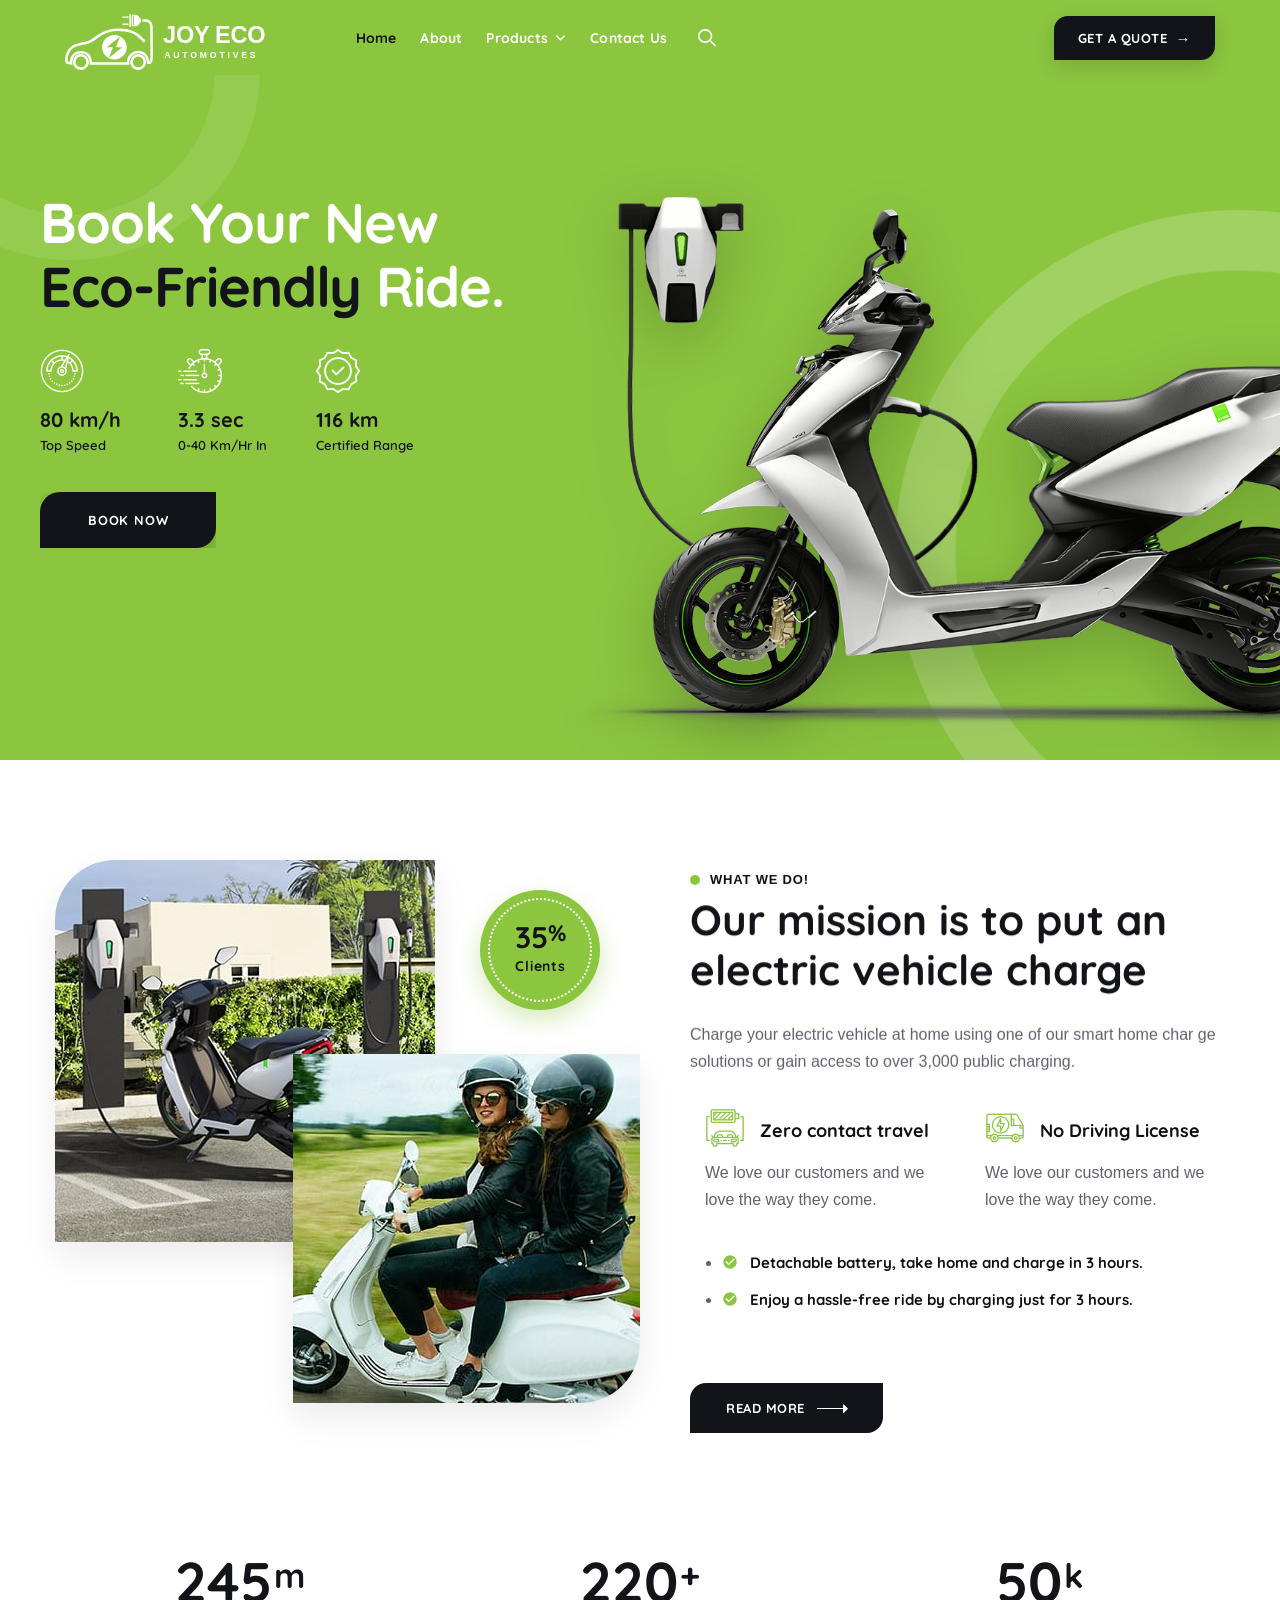
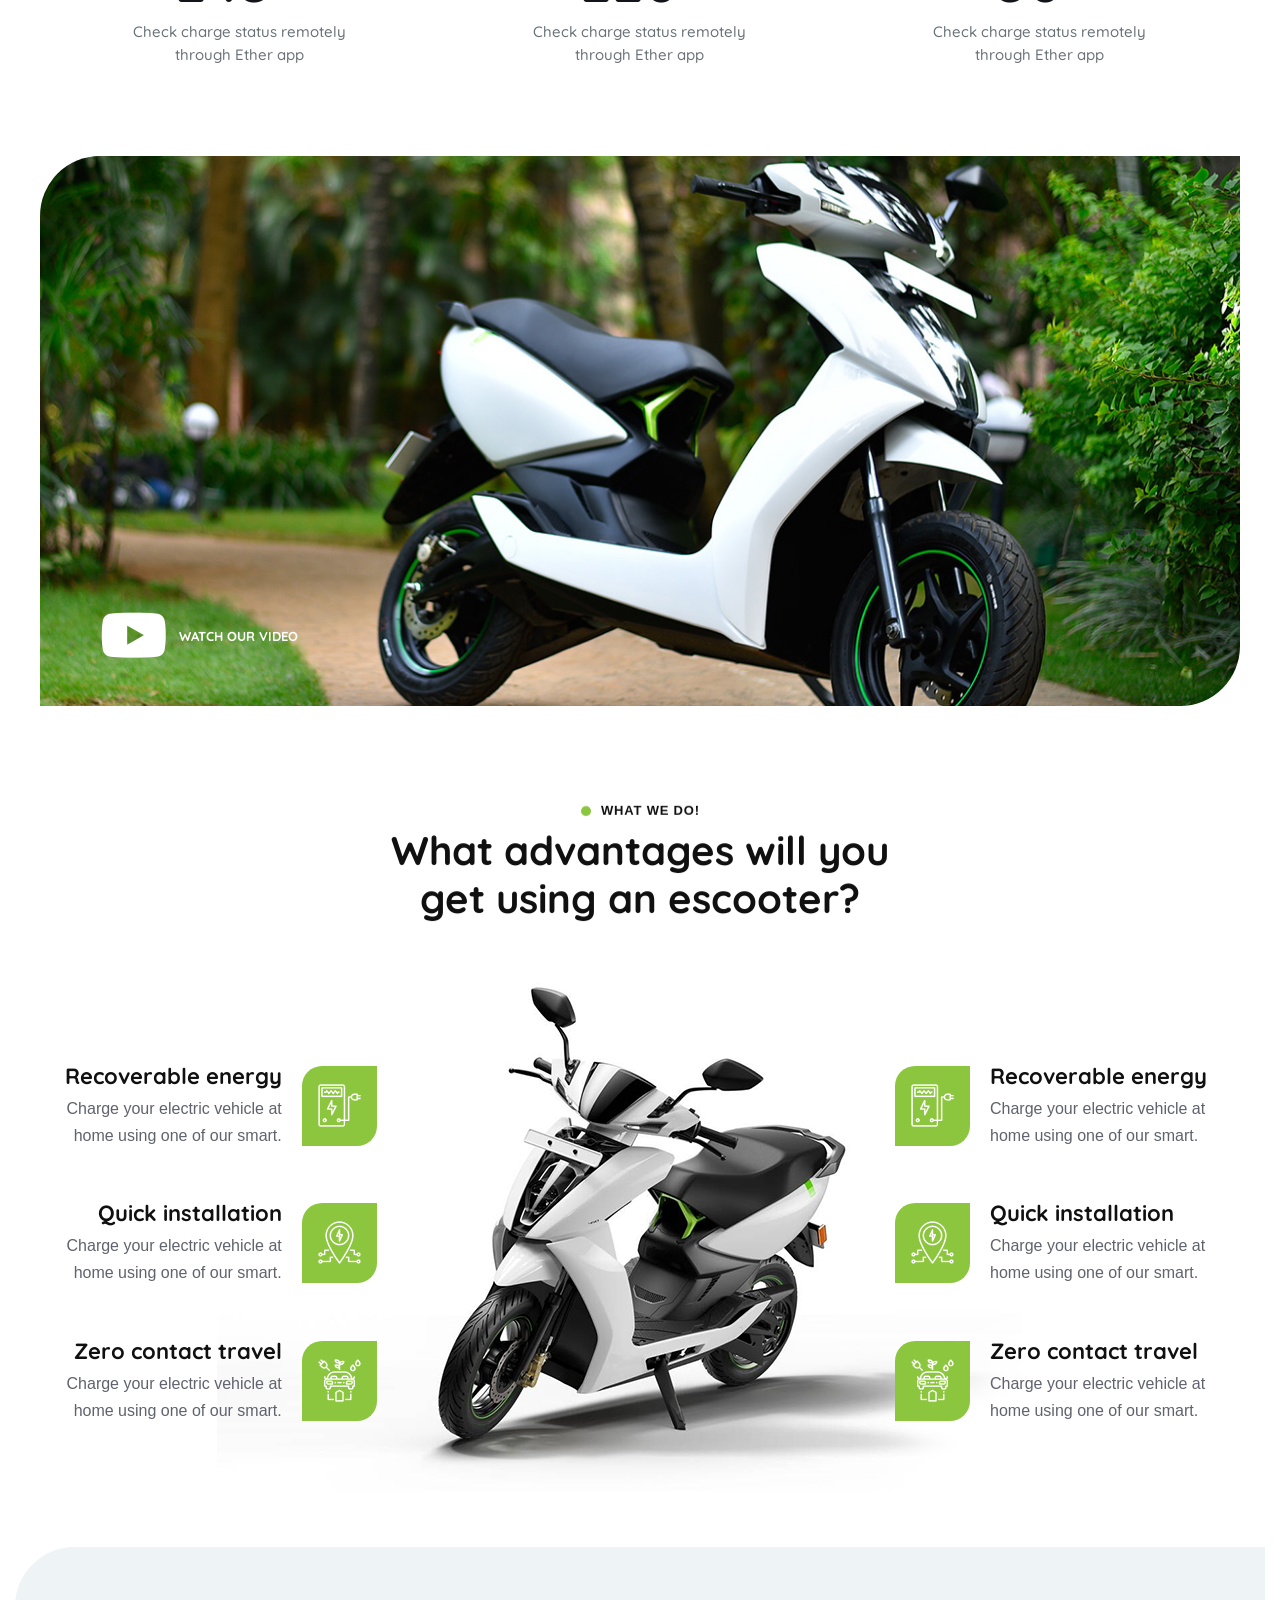
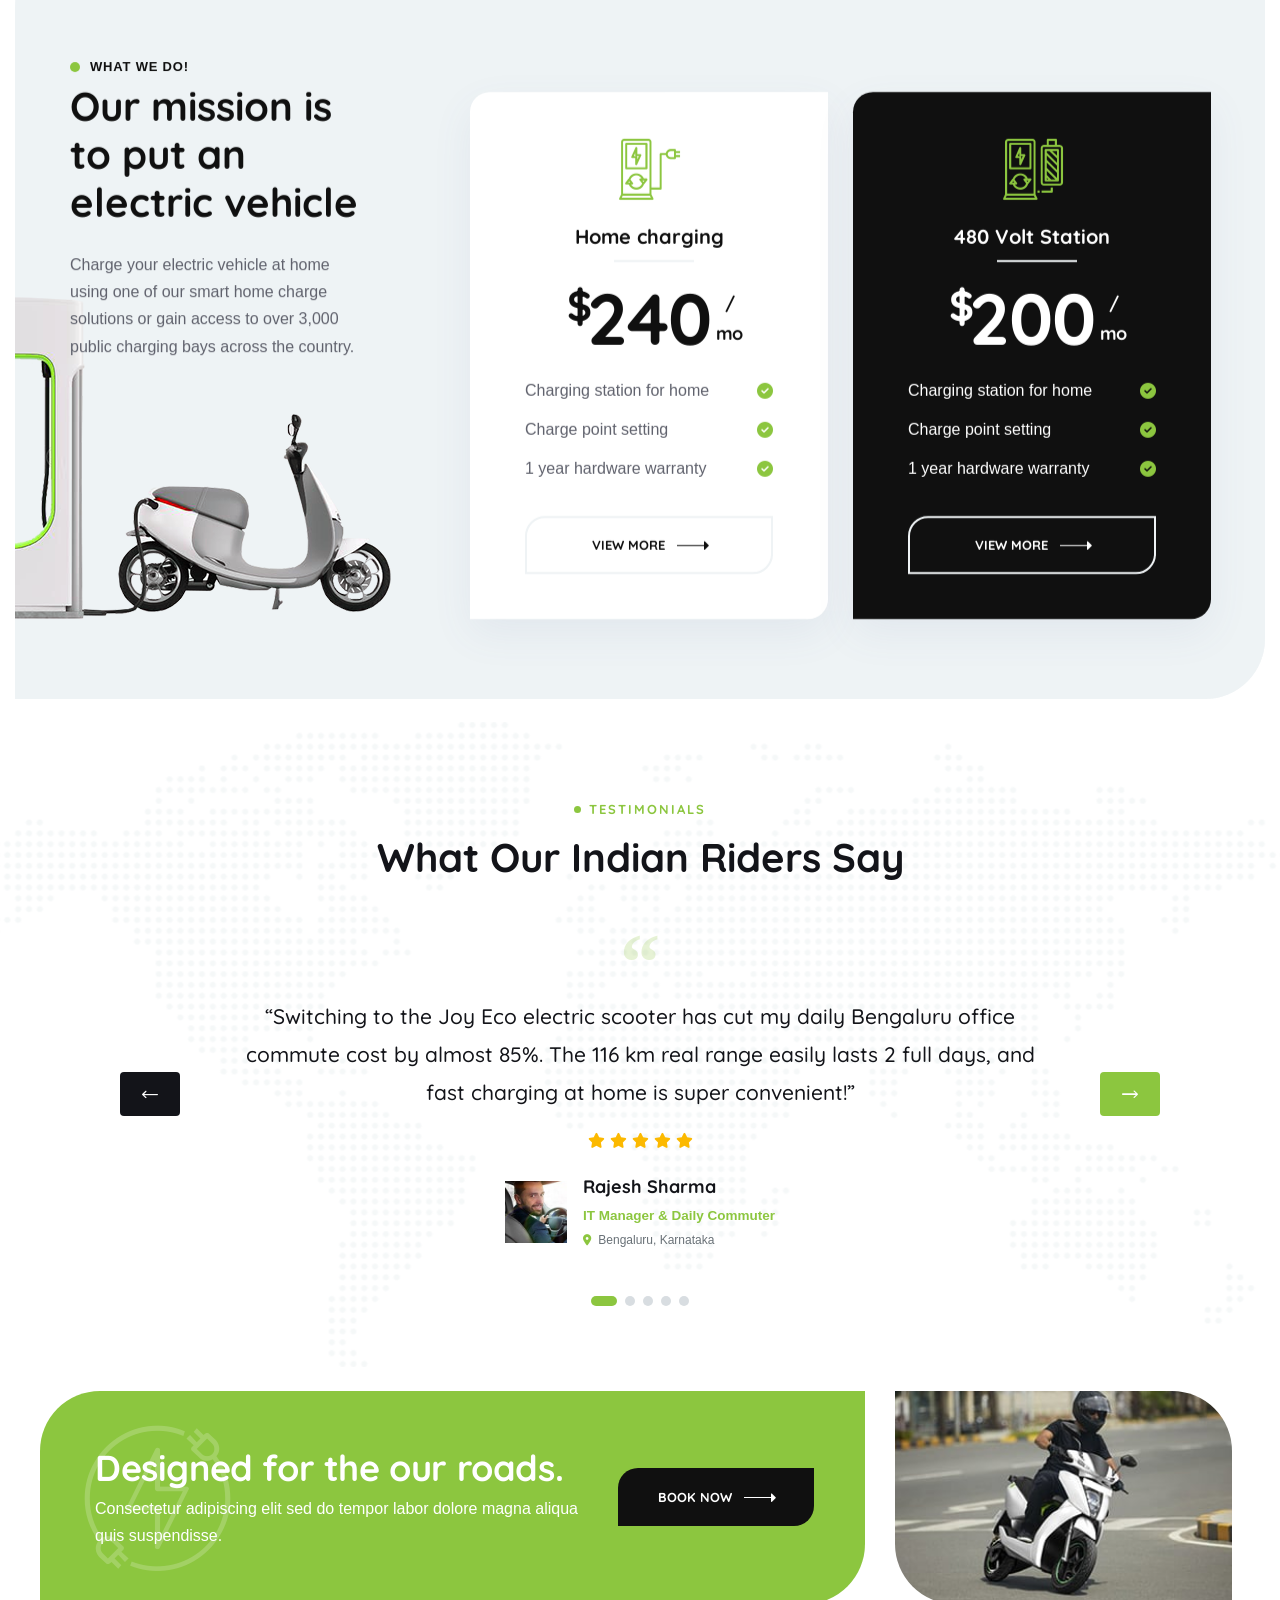
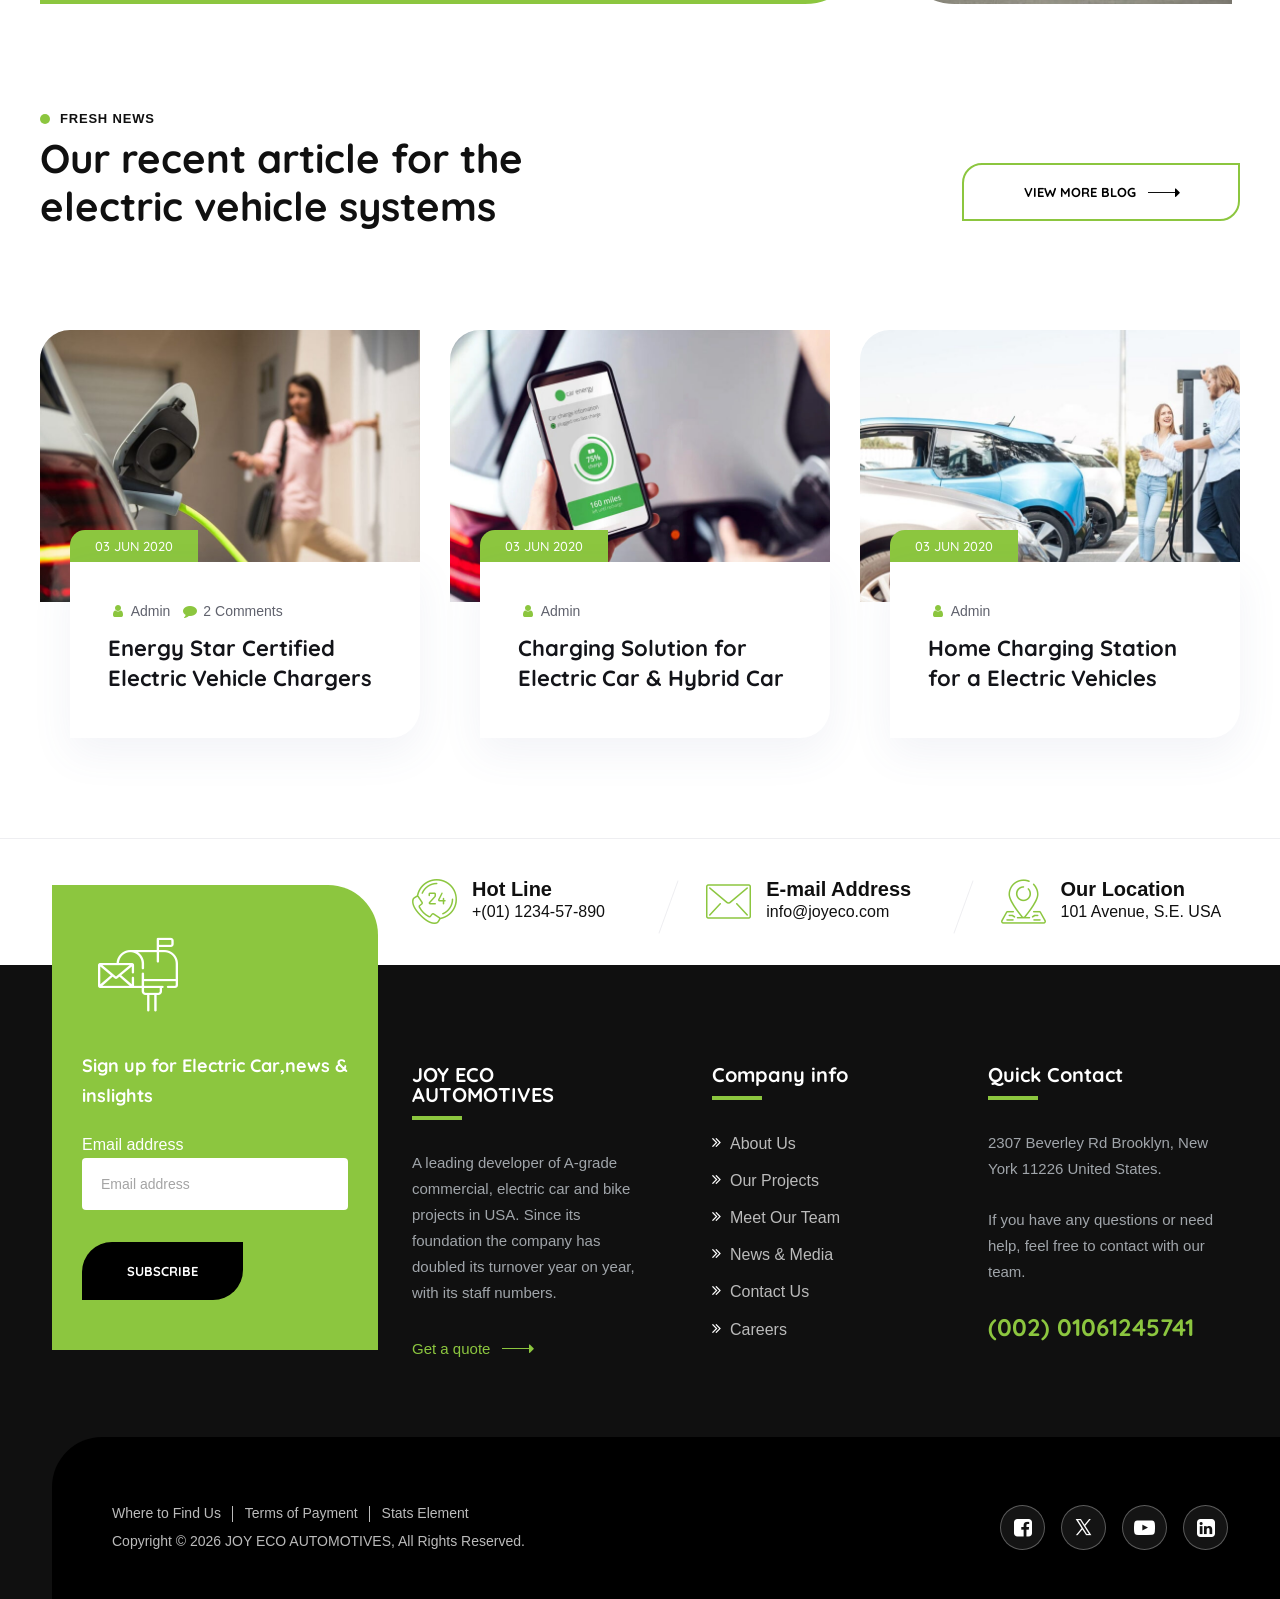
==== commit 1e7ee4eb: "roubnting update remove unused file" ====
--- a/index.html
+++ b/index.html
@@ -53,7 +53,7 @@
 				</form>
 			</div>
 
-			<!-- SPA Router Outlet (Dynamically loads: components/home.html, about.html, products.html, contact.html) -->
+			<!-- SPA Router Outlet (Dynamically loads: page/home.html, about.html, products.html, contact.html) -->
 			<div id="router-outlet"></div>
 
 			<!-- Global Footer Component Container -->
